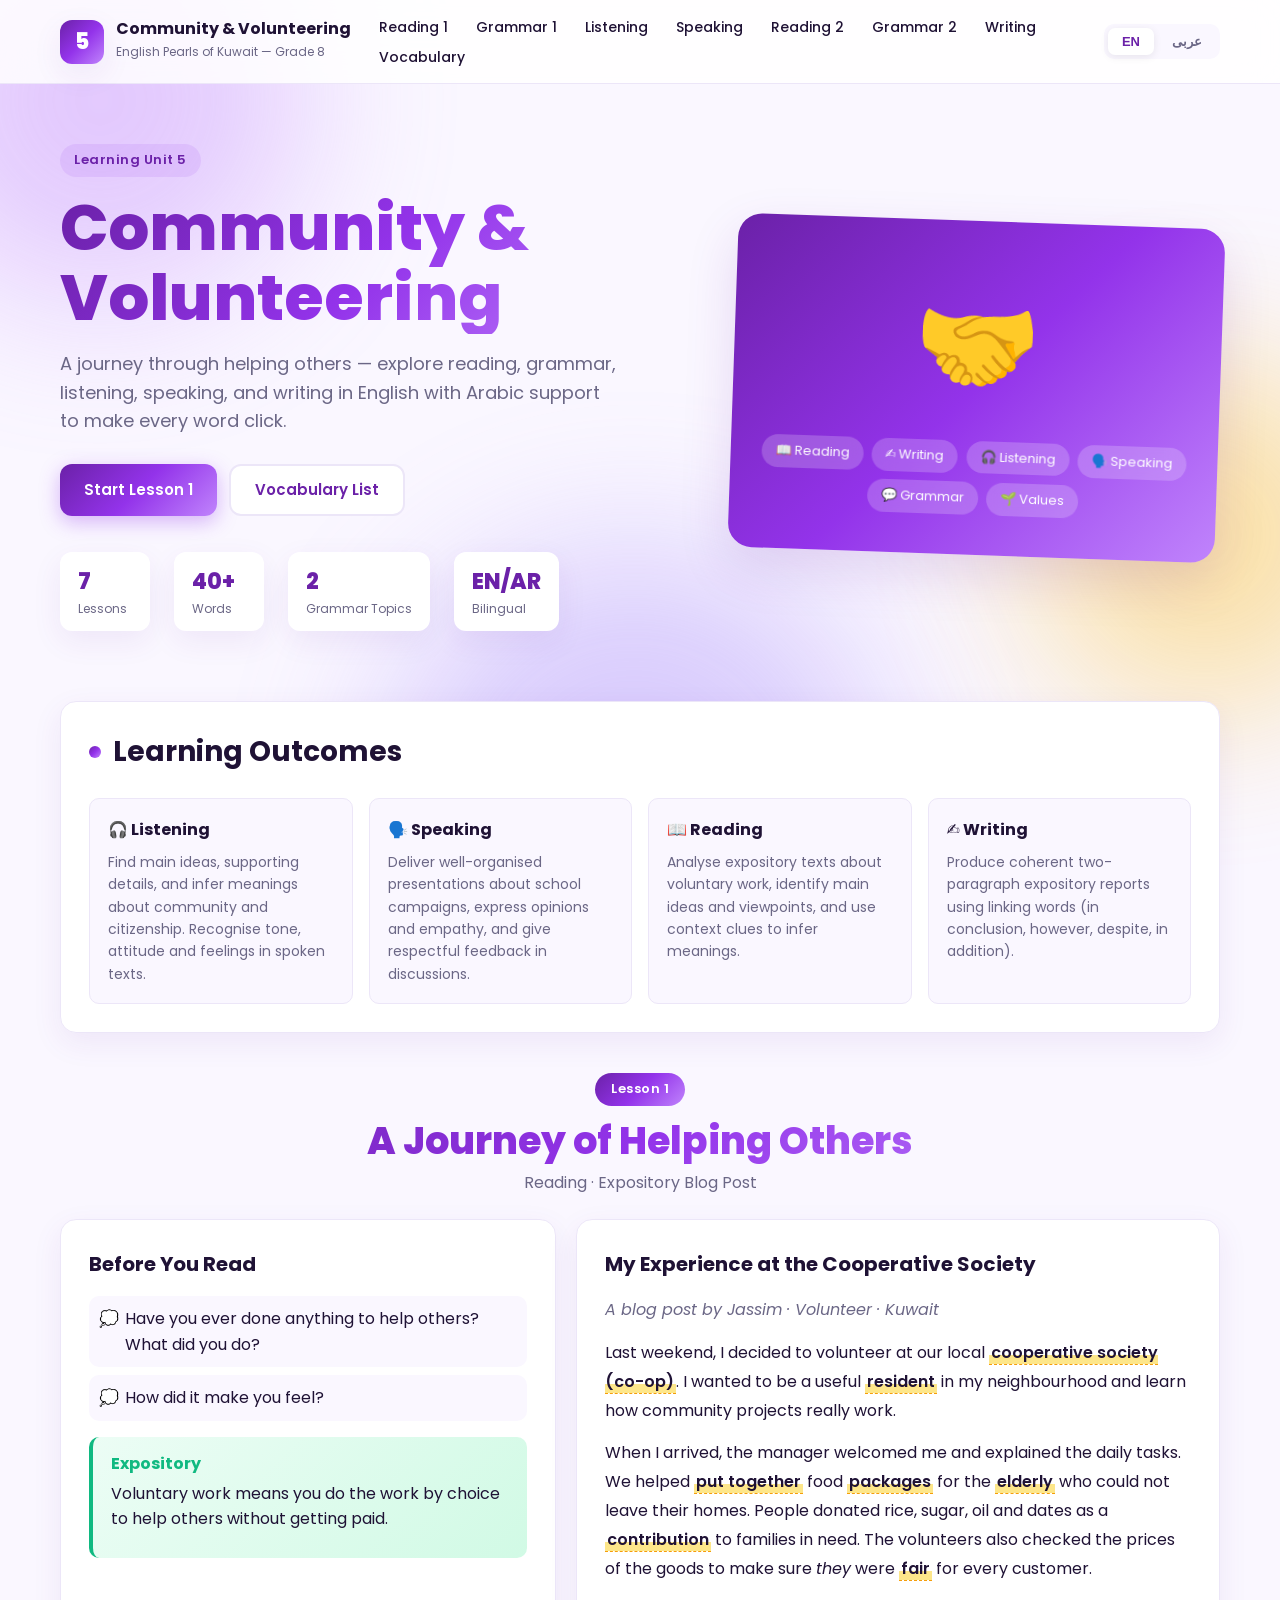
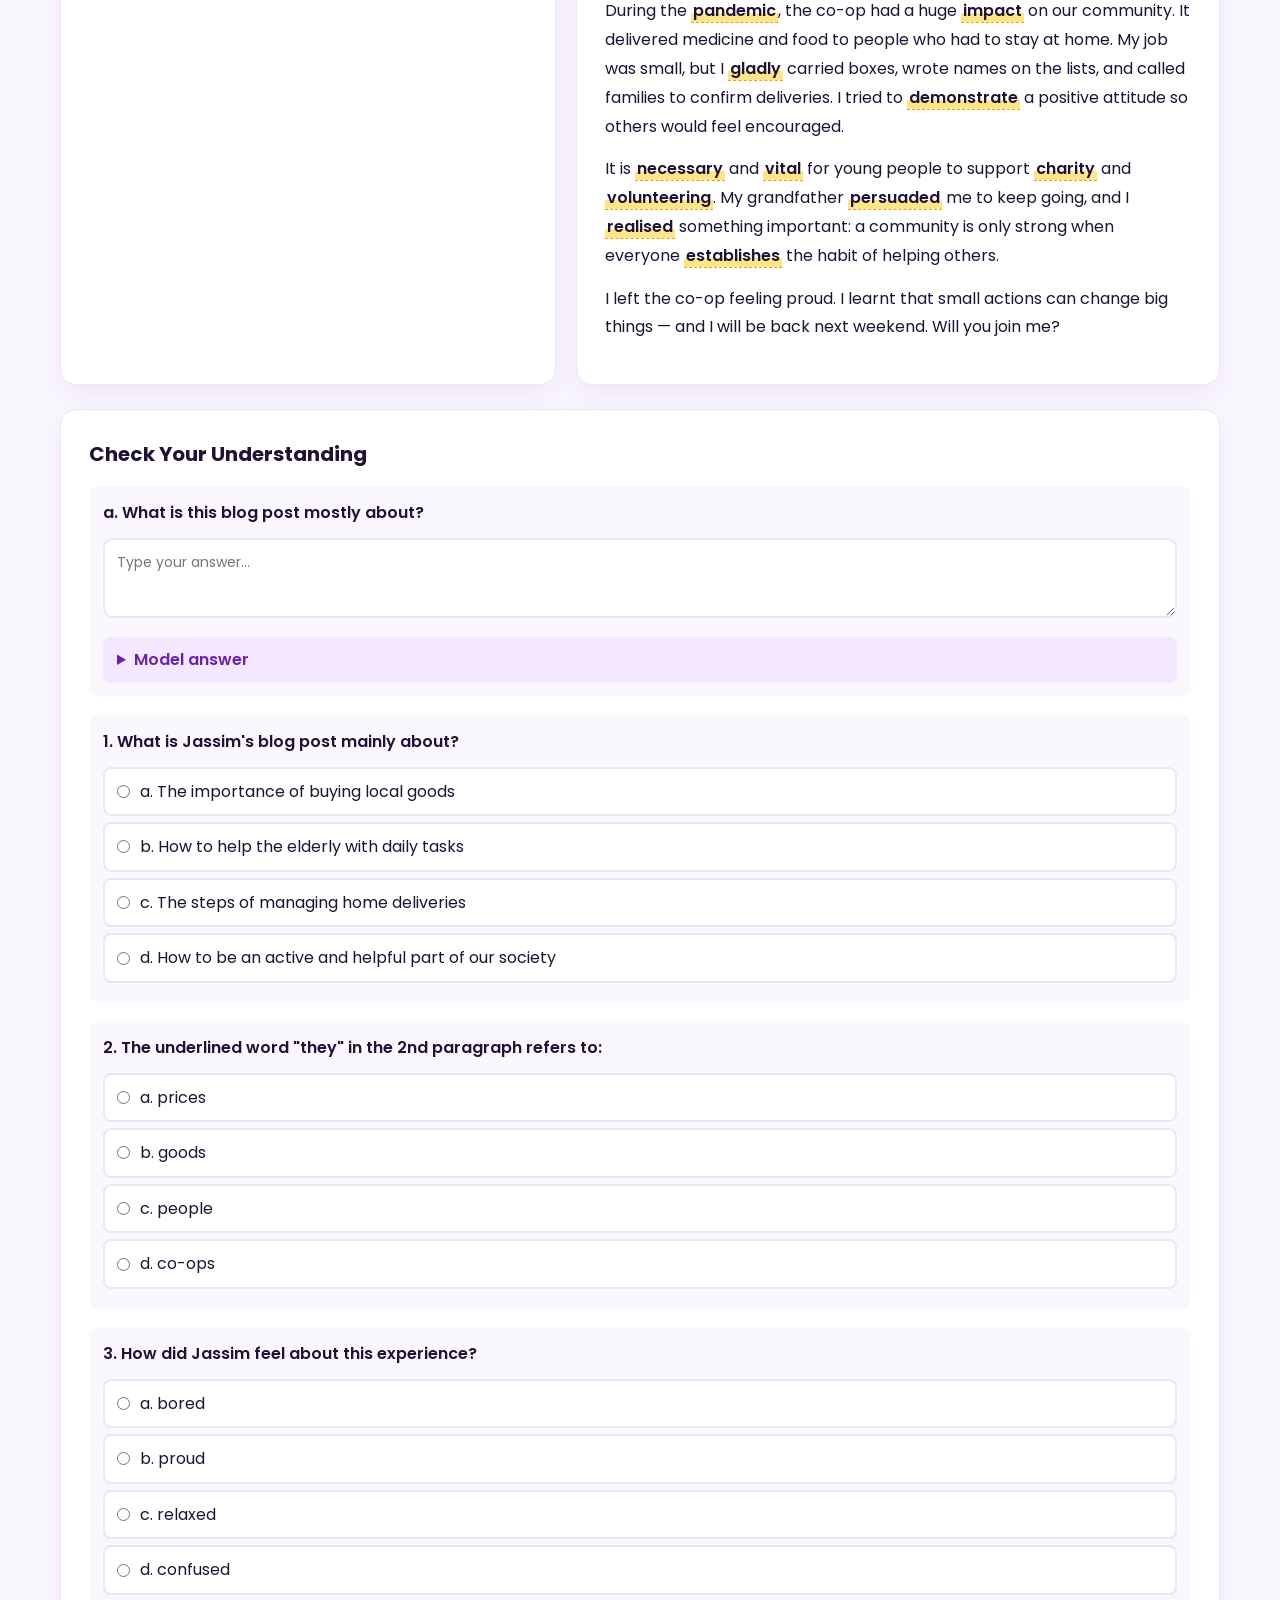
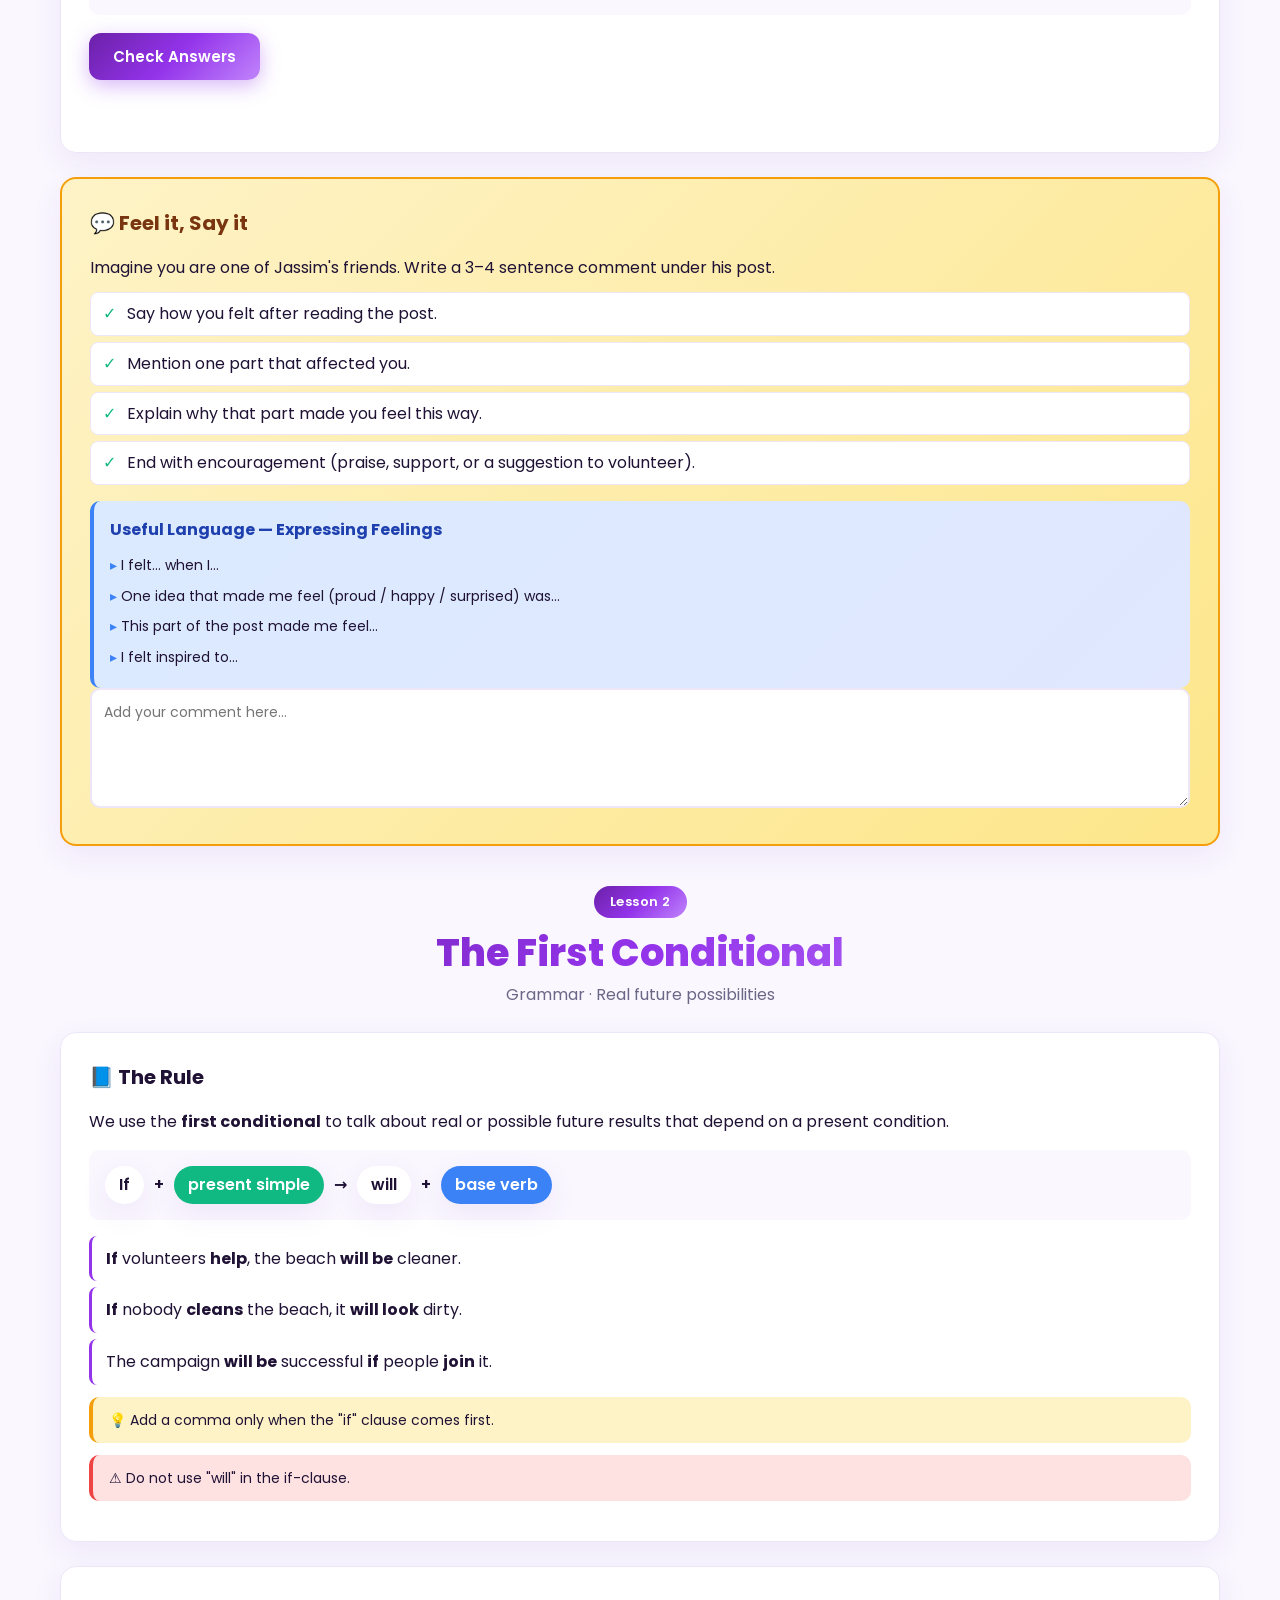
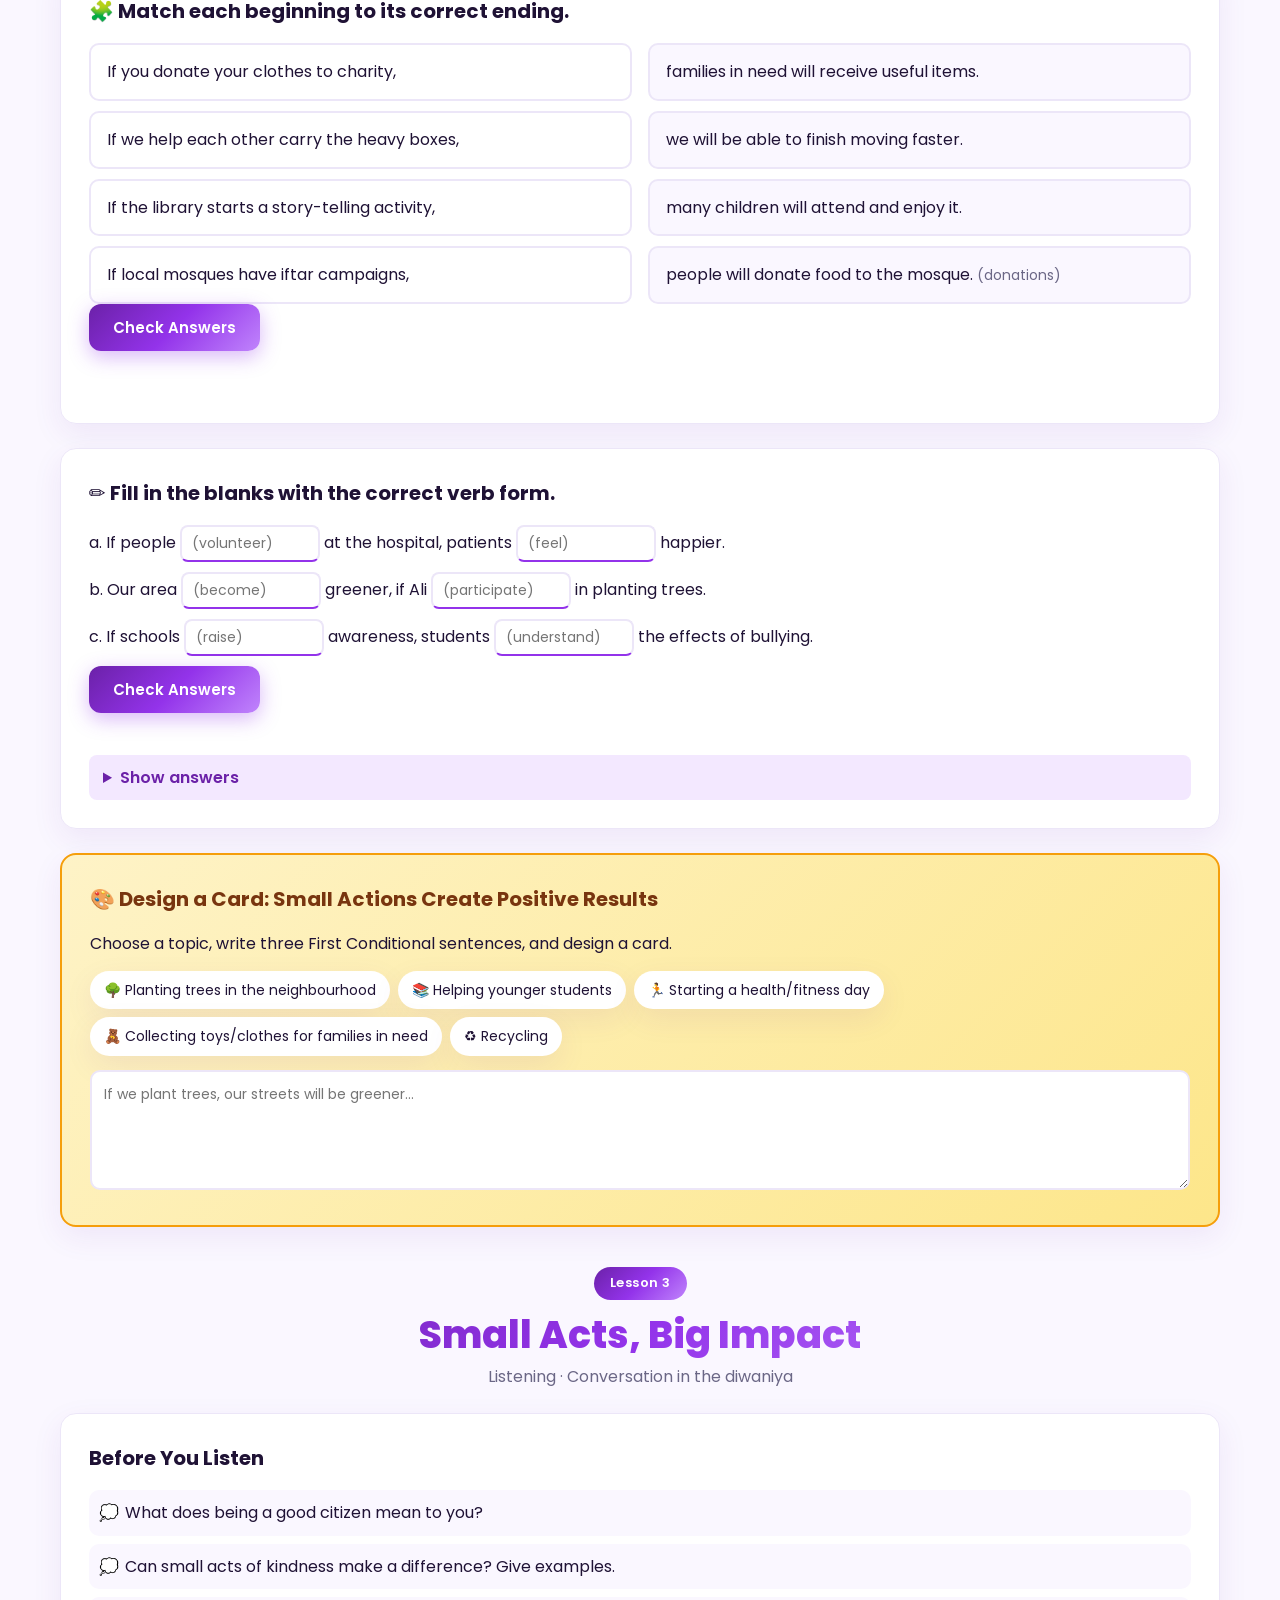
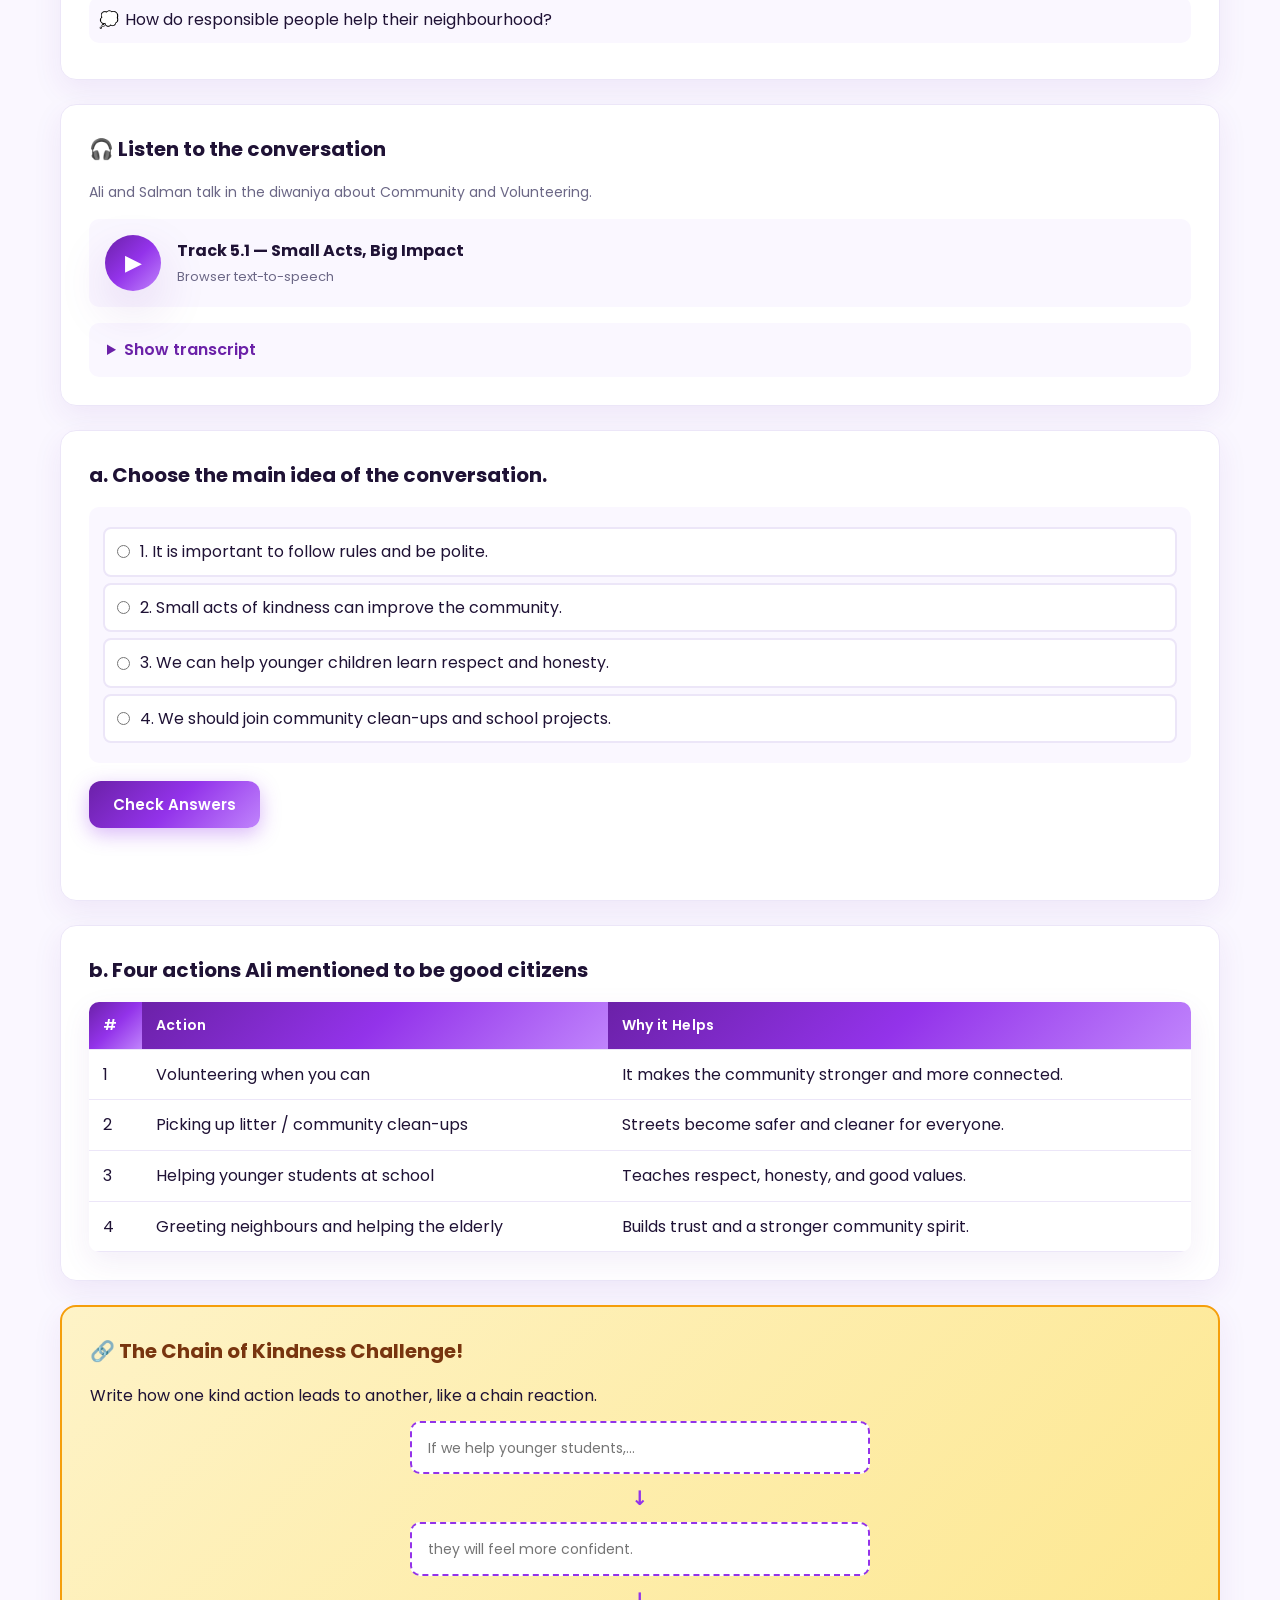
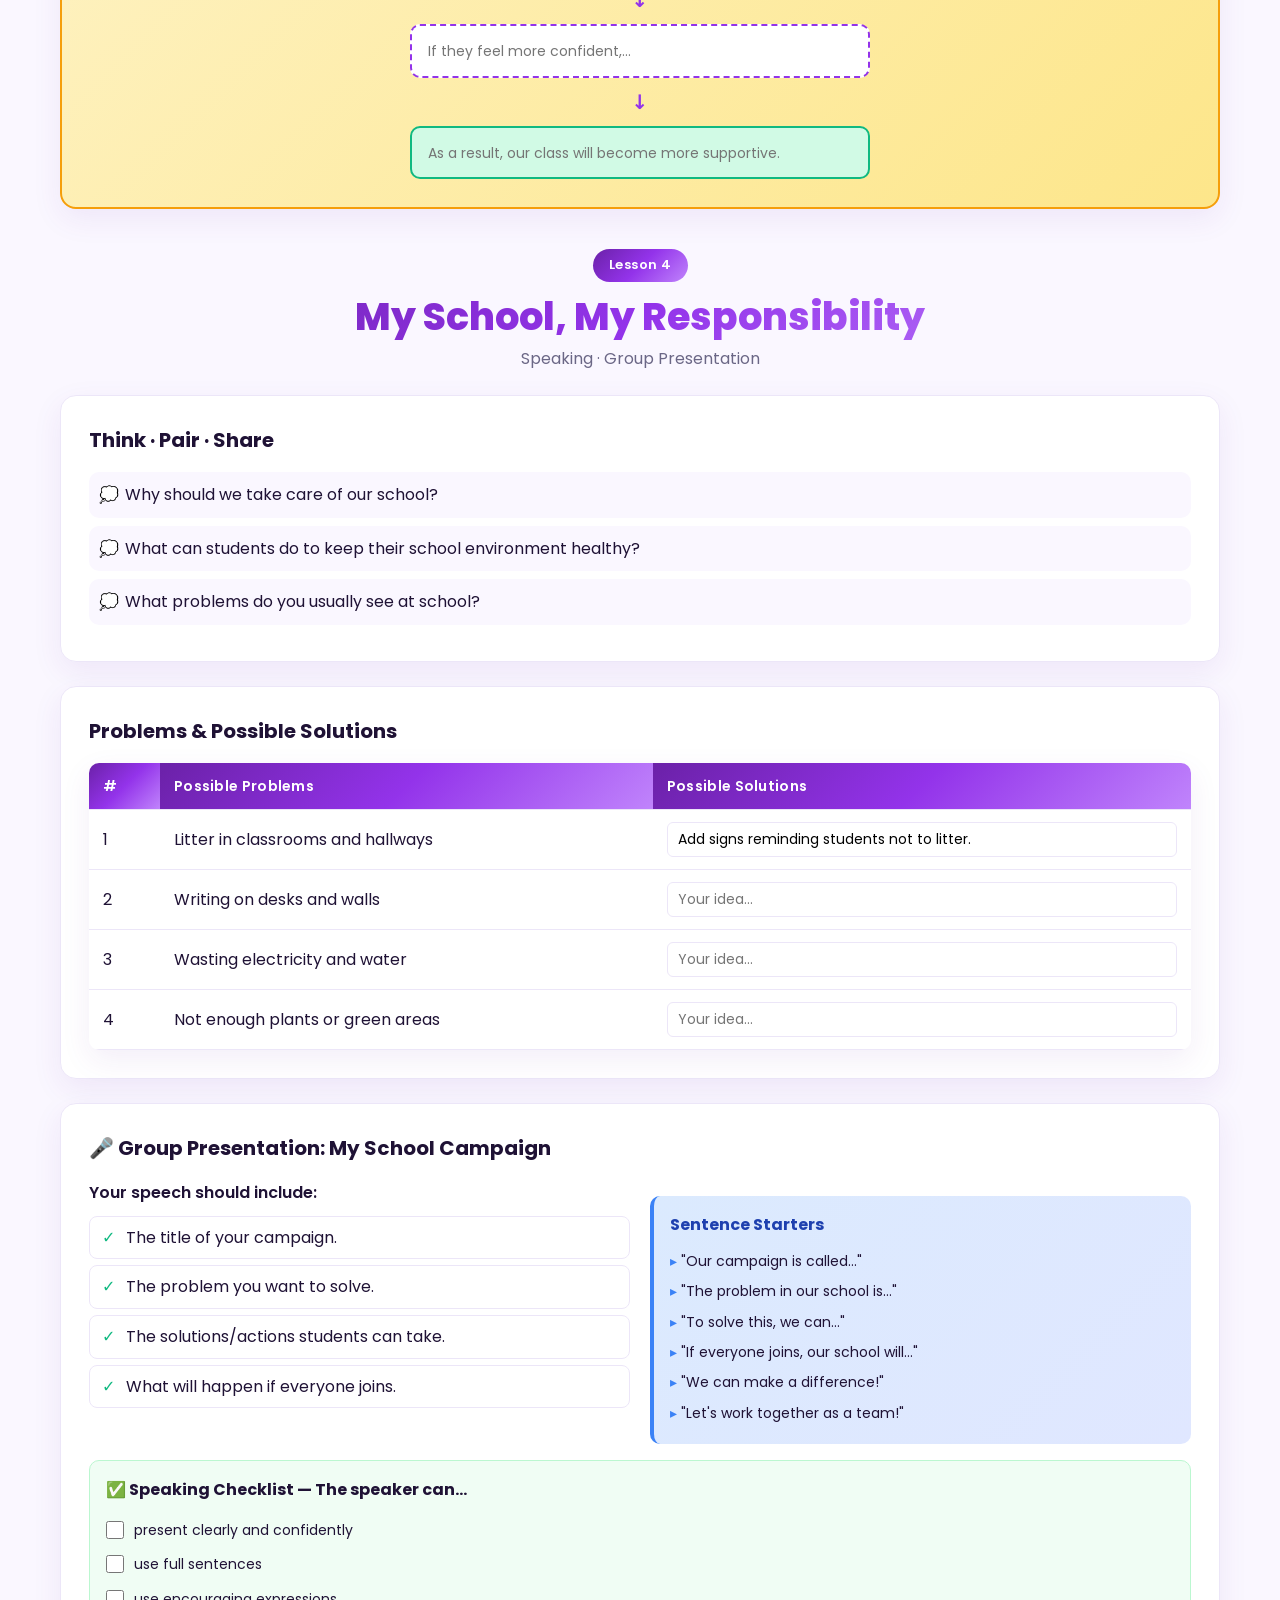
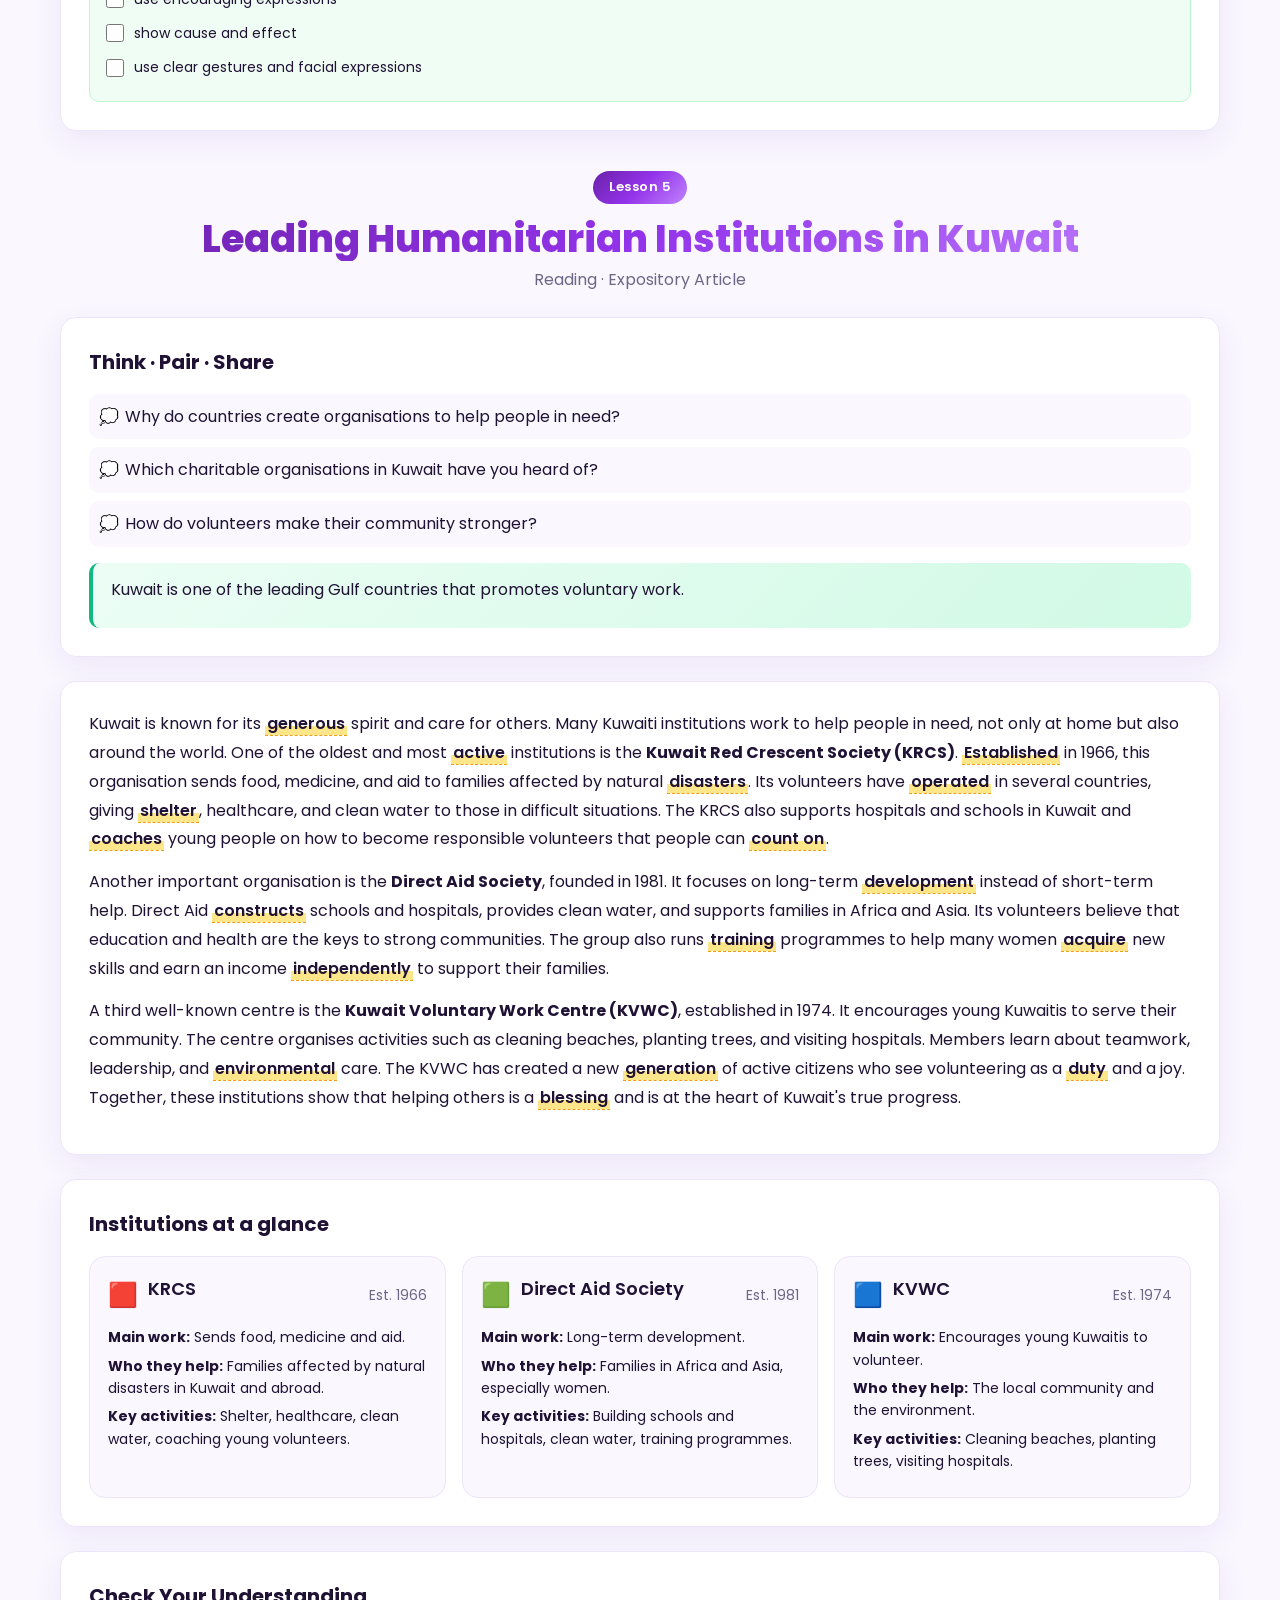
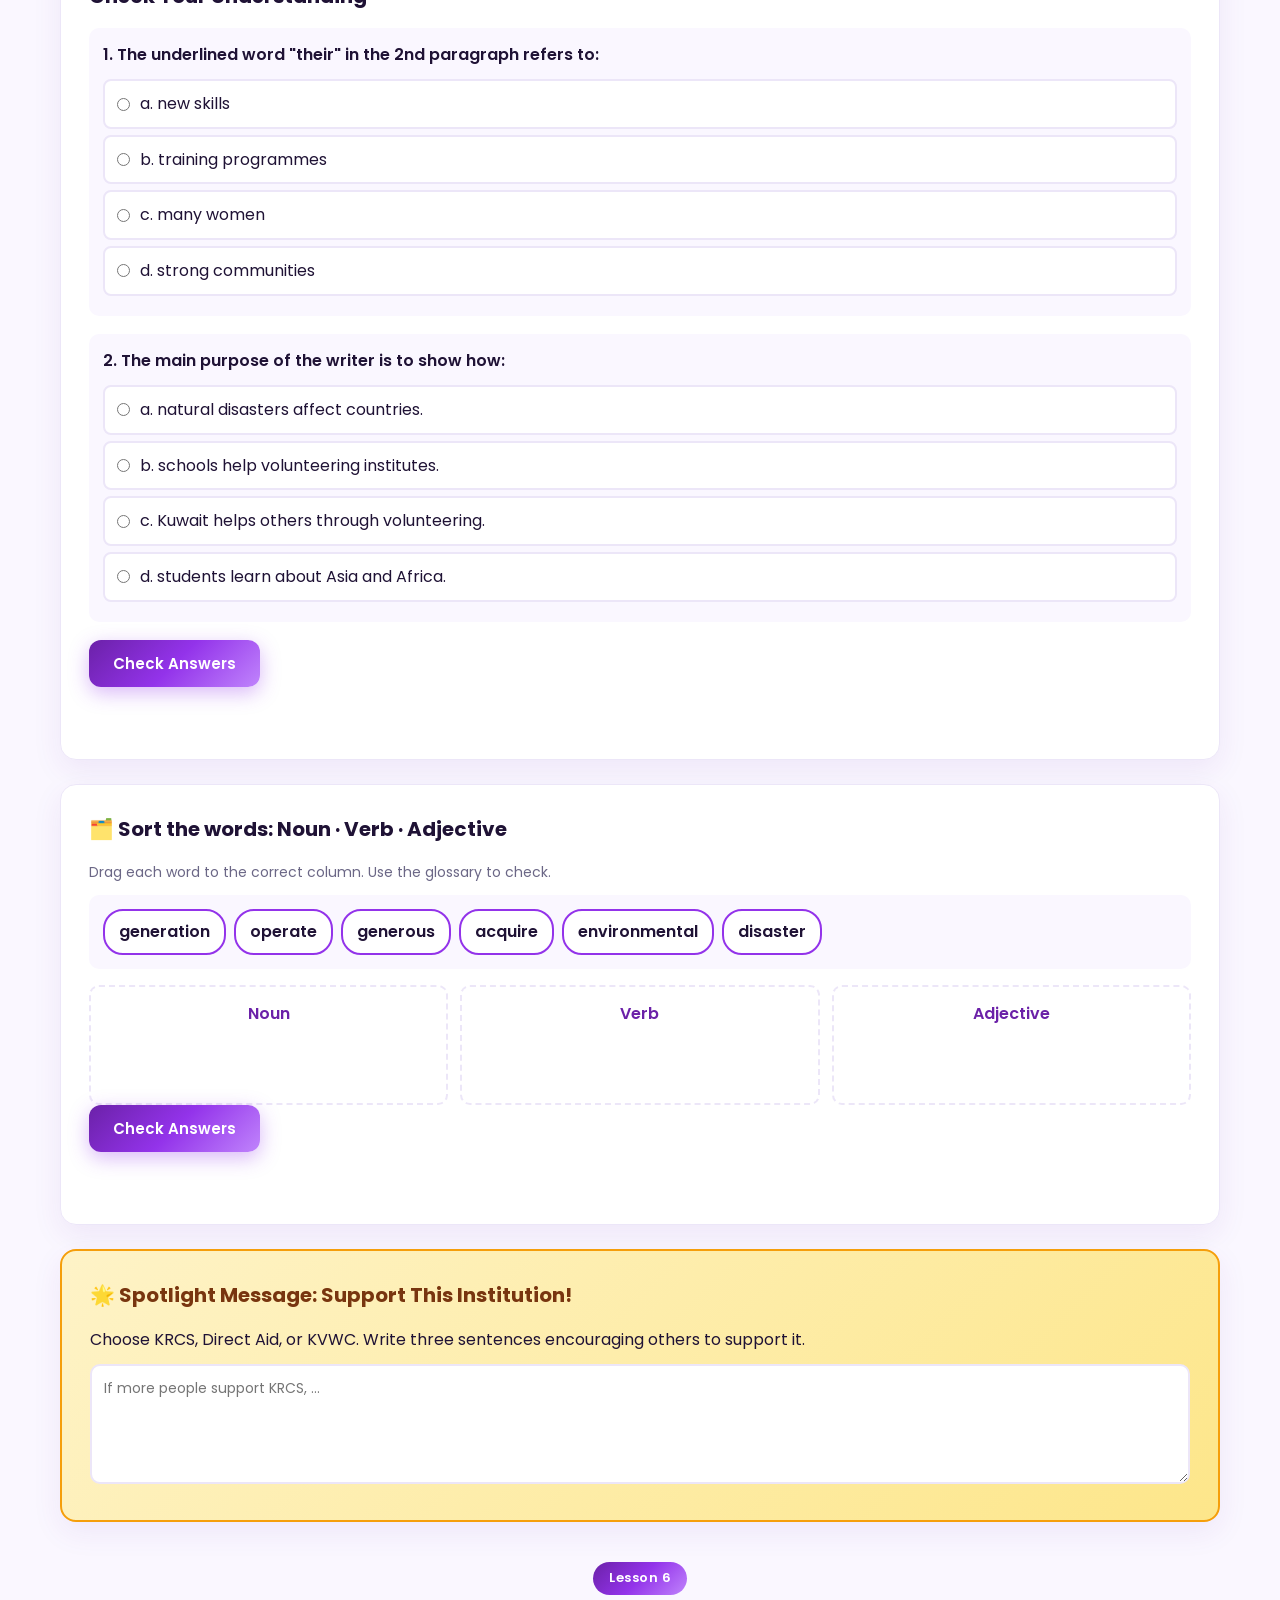
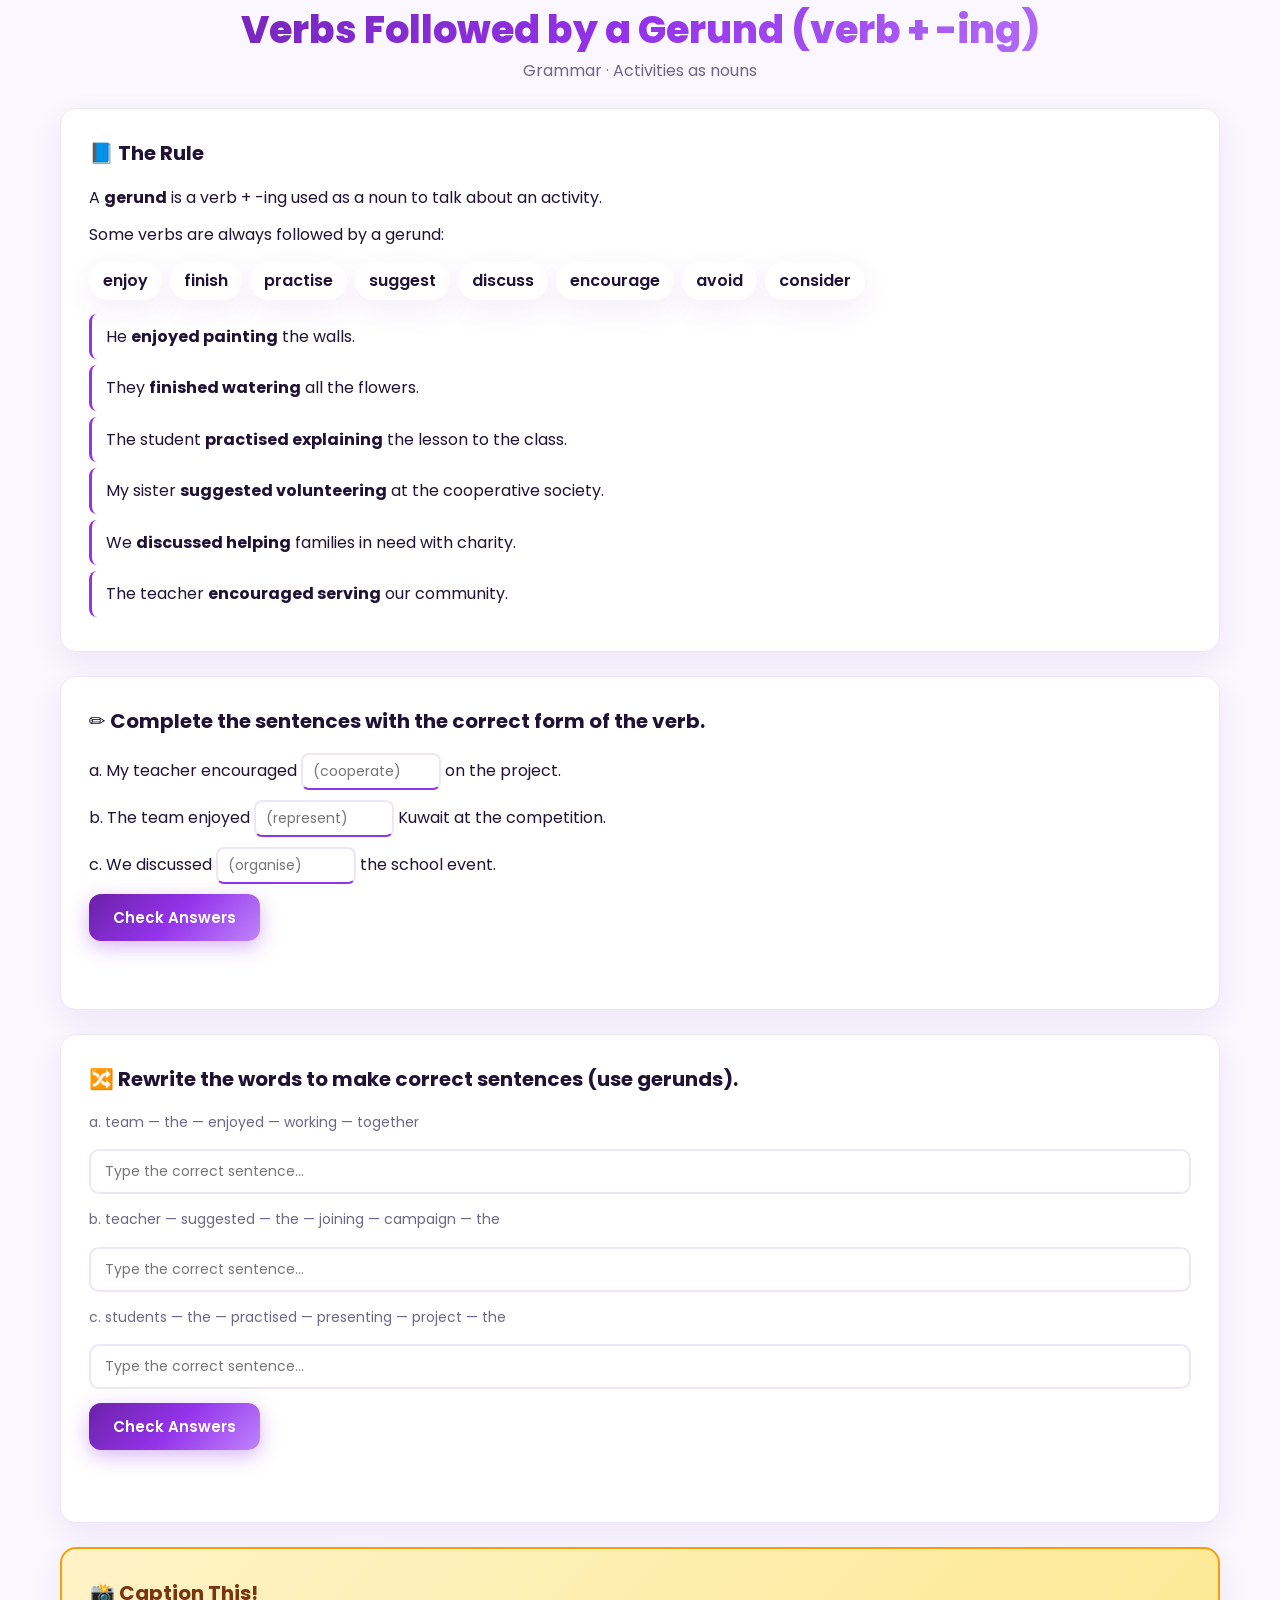
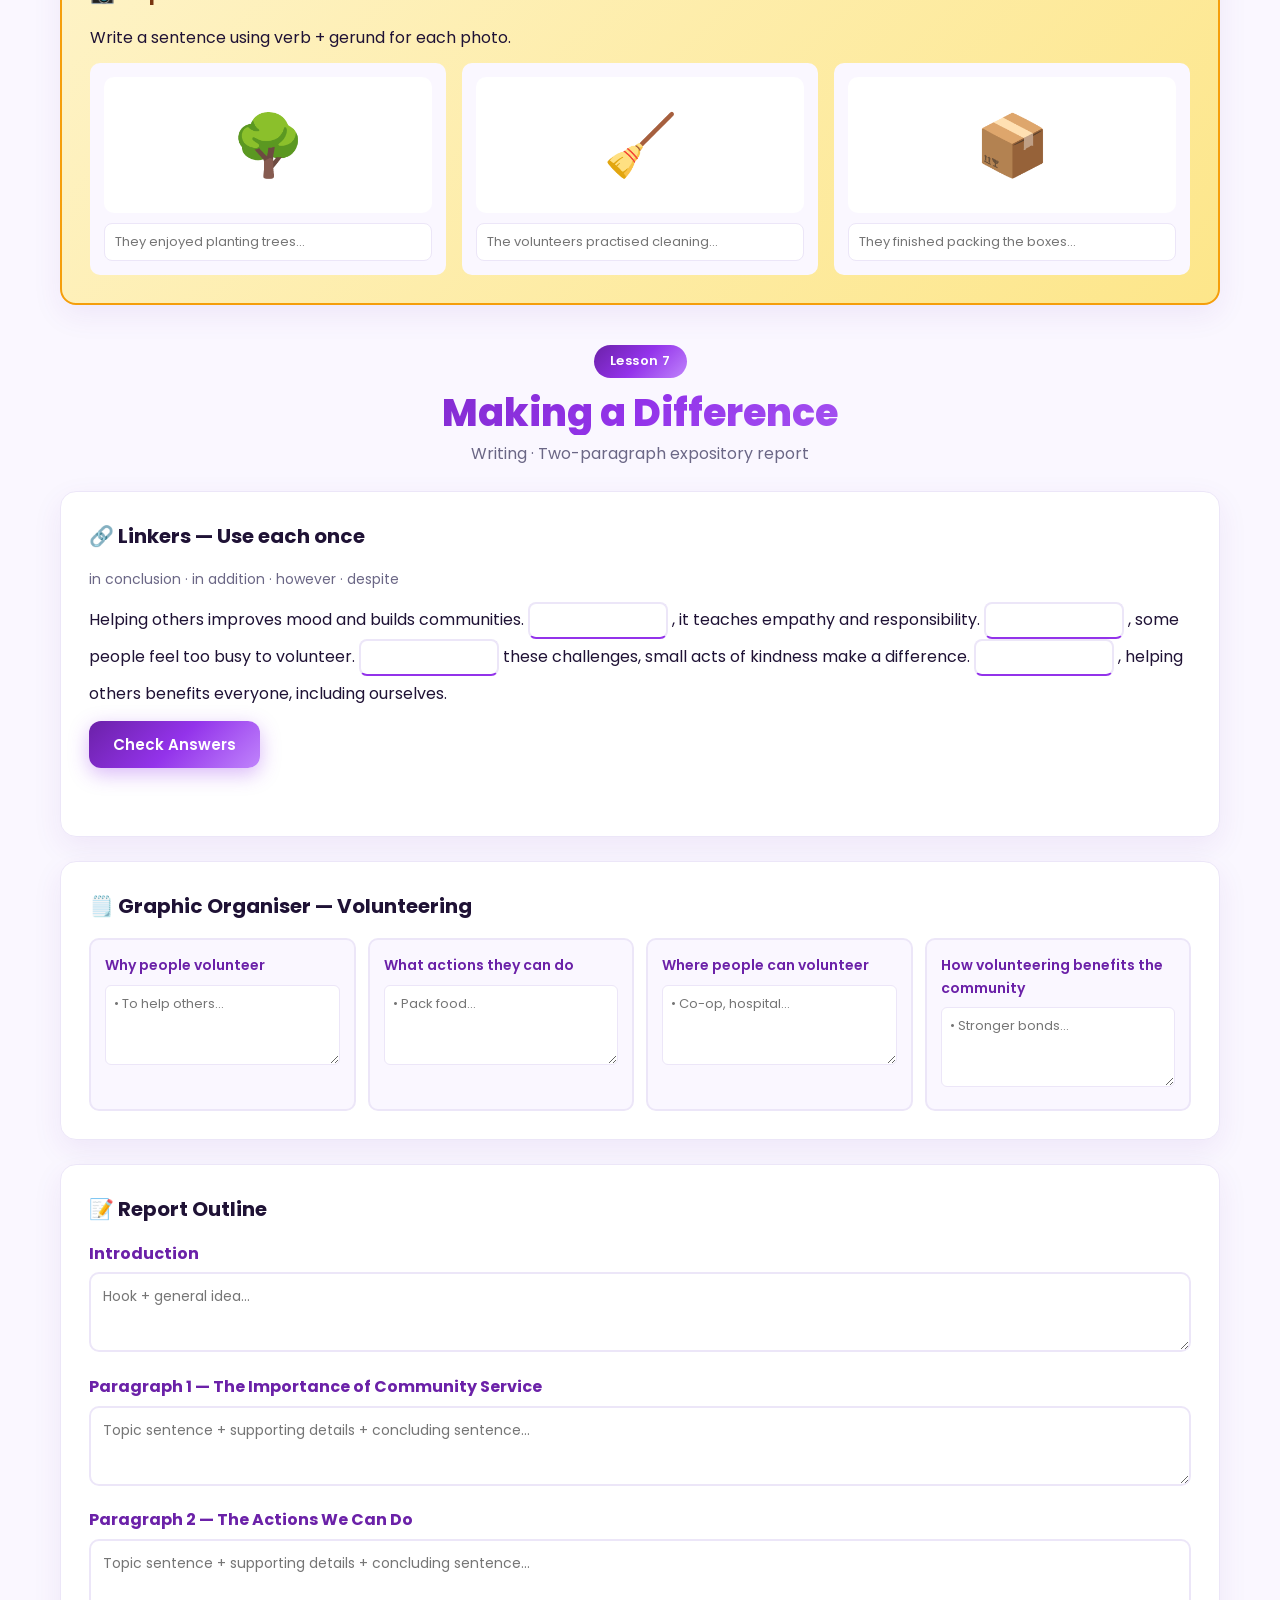
==== index.html @ d50c3f4f "feat(unit-5): interactive bilingual website for Community & Volunteering - Full lesson coverage: 7 l" ====
<!DOCTYPE html>
<html lang="en" dir="ltr">
<head>
<meta charset="UTF-8" />
<meta name="viewport" content="width=device-width, initial-scale=1.0" />
<title>Unit 5 — Community & Volunteering | English Pearls of Kuwait</title>
<meta name="description" content="Interactive bilingual (EN/AR) learning website for Learning Unit 5: Community & Volunteering. English Pearls of Kuwait — Grade 8." />
<link rel="preconnect" href="https://fonts.googleapis.com">
<link rel="preconnect" href="https://fonts.gstatic.com" crossorigin>
<link href="https://fonts.googleapis.com/css2?family=Cairo:wght@400;600;700;800&family=Poppins:wght@300;400;500;600;700;800&display=swap" rel="stylesheet">
<link rel="stylesheet" href="assets/styles.css" />
<link rel="icon" href="data:image/svg+xml,%3Csvg xmlns='http://www.w3.org/2000/svg' viewBox='0 0 100 100'%3E%3Ctext y='.9em' font-size='90'%3E🤝%3C/text%3E%3C/svg%3E">
</head>
<body>

<!-- Decorative background -->
<div class="bg-orbs" aria-hidden="true">
  <span class="orb orb-1"></span>
  <span class="orb orb-2"></span>
  <span class="orb orb-3"></span>
</div>

<!-- Header / Nav -->
<header class="site-header">
  <div class="container nav-wrap">
    <a class="brand" href="#hero">
      <span class="brand-badge">5</span>
      <span class="brand-text">
        <strong data-i18n="brand.title">Community &amp; Volunteering</strong>
        <small data-i18n="brand.sub">English Pearls of Kuwait — Grade 8</small>
      </span>
    </a>

    <nav class="main-nav" aria-label="Lessons">
      <button class="nav-toggle" id="navToggle" aria-expanded="false" aria-label="Open menu">
        <span></span><span></span><span></span>
      </button>
      <ul id="navMenu">
        <li><a href="#lesson-1" data-i18n="nav.l1">Reading 1</a></li>
        <li><a href="#lesson-2" data-i18n="nav.l2">Grammar 1</a></li>
        <li><a href="#lesson-3" data-i18n="nav.l3">Listening</a></li>
        <li><a href="#lesson-4" data-i18n="nav.l4">Speaking</a></li>
        <li><a href="#lesson-5" data-i18n="nav.l5">Reading 2</a></li>
        <li><a href="#lesson-6" data-i18n="nav.l6">Grammar 2</a></li>
        <li><a href="#lesson-7" data-i18n="nav.l7">Writing</a></li>
        <li><a href="#vocab" data-i18n="nav.vocab">Vocabulary</a></li>
      </ul>
    </nav>

    <div class="lang-switch" role="group" aria-label="Language">
      <button class="lang-btn active" data-lang="en" aria-pressed="true">EN</button>
      <button class="lang-btn" data-lang="ar" aria-pressed="false">عربى</button>
    </div>
  </div>
</header>

<!-- Hero -->
<section id="hero" class="hero">
  <div class="container hero-inner">
    <div class="hero-text">
      <span class="kicker" data-i18n="hero.kicker">Learning Unit 5</span>
      <h1 data-i18n="hero.title">Community &amp; Volunteering</h1>
      <p class="lead" data-i18n="hero.lead">A journey through helping others — explore reading, grammar, listening, speaking, and writing in English with Arabic support to make every word click.</p>
      <div class="hero-cta">
        <a href="#lesson-1" class="btn btn-primary" data-i18n="hero.start">Start Lesson 1</a>
        <a href="#vocab" class="btn btn-ghost" data-i18n="hero.vocab">Vocabulary List</a>
      </div>
      <ul class="hero-stats" aria-label="Unit overview">
        <li><strong>7</strong><span data-i18n="hero.lessons">Lessons</span></li>
        <li><strong>40+</strong><span data-i18n="hero.words">Words</span></li>
        <li><strong>2</strong><span data-i18n="hero.grammar">Grammar Topics</span></li>
        <li><strong>EN/AR</strong><span data-i18n="hero.bilingual">Bilingual</span></li>
      </ul>
    </div>
    <div class="hero-card" aria-hidden="true">
      <div class="hero-card-emoji">🤝</div>
      <div class="hero-card-tags">
        <span>📖 Reading</span><span>✍️ Writing</span><span>🎧 Listening</span>
        <span>🗣️ Speaking</span><span>💬 Grammar</span><span>🌱 Values</span>
      </div>
    </div>
  </div>
</section>

<main class="container">

<!-- Learning Outcomes -->
<section class="card outcomes">
  <h2 class="section-title"><span class="dot"></span><span data-i18n="outcomes.title">Learning Outcomes</span></h2>
  <div class="outcome-grid">
    <article>
      <h3>🎧 <span data-i18n="outcomes.listen">Listening</span></h3>
      <p data-i18n="outcomes.listenDesc">Find main ideas, supporting details, and infer meanings about community and citizenship. Recognise tone, attitude and feelings in spoken texts.</p>
    </article>
    <article>
      <h3>🗣️ <span data-i18n="outcomes.speak">Speaking</span></h3>
      <p data-i18n="outcomes.speakDesc">Deliver well-organised presentations about school campaigns, express opinions and empathy, and give respectful feedback in discussions.</p>
    </article>
    <article>
      <h3>📖 <span data-i18n="outcomes.read">Reading</span></h3>
      <p data-i18n="outcomes.readDesc">Analyse expository texts about voluntary work, identify main ideas and viewpoints, and use context clues to infer meanings.</p>
    </article>
    <article>
      <h3>✍️ <span data-i18n="outcomes.write">Writing</span></h3>
      <p data-i18n="outcomes.writeDesc">Produce coherent two-paragraph expository reports using linking words (in conclusion, however, despite, in addition).</p>
    </article>
  </div>
</section>

<!-- LESSON 1 — Reading -->
<section id="lesson-1" class="lesson">
  <header class="lesson-head">
    <span class="lesson-num">Lesson 1</span>
    <h2><span data-i18n="l1.title">A Journey of Helping Others</span></h2>
    <p class="lesson-sub" data-i18n="l1.sub">Reading · Expository Blog Post</p>
  </header>

  <div class="lesson-grid">
    <div class="card">
      <h3 data-i18n="l1.before">Before You Read</h3>
      <ul class="discuss-list">
        <li data-i18n="l1.q1">Have you ever done anything to help others? What did you do?</li>
        <li data-i18n="l1.q2">How did it make you feel?</li>
      </ul>
      <div class="info-box">
        <strong data-i18n="l1.expoLabel">Expository</strong>
        <p data-i18n="l1.expo">Voluntary work means you do the work by choice to help others without getting paid.</p>
      </div>
    </div>

    <article class="card reading">
      <h3 data-i18n="l1.blogTitle">My Experience at the Cooperative Society</h3>
      <p class="reading-byline" data-i18n="l1.byline">A blog post by Jassim · Volunteer · Kuwait</p>

      <p data-i18n="l1.p1">Last weekend, I decided to volunteer at our local <em class="hl">cooperative society (co-op)</em>. I wanted to be a useful <em class="hl">resident</em> in my neighbourhood and learn how community projects really work.</p>

      <p data-i18n="l1.p2">When I arrived, the manager welcomed me and explained the daily tasks. We helped <em class="hl">put together</em> food <em class="hl">packages</em> for the <em class="hl">elderly</em> who could not leave their homes. People donated rice, sugar, oil and dates as a <em class="hl">contribution</em> to families in need. The volunteers also checked the prices of the goods to make sure <em>they</em> were <em class="hl">fair</em> for every customer.</p>

      <p data-i18n="l1.p3">During the <em class="hl">pandemic</em>, the co-op had a huge <em class="hl">impact</em> on our community. It delivered medicine and food to people who had to stay at home. My job was small, but I <em class="hl">gladly</em> carried boxes, wrote names on the lists, and called families to confirm deliveries. I tried to <em class="hl">demonstrate</em> a positive attitude so others would feel encouraged.</p>

      <p data-i18n="l1.p4">It is <em class="hl">necessary</em> and <em class="hl">vital</em> for young people to support <em class="hl">charity</em> and <em class="hl">volunteering</em>. My grandfather <em class="hl">persuaded</em> me to keep going, and I <em class="hl">realised</em> something important: a community is only strong when everyone <em class="hl">establishes</em> the habit of helping others.</p>

      <p data-i18n="l1.p5">I left the co-op feeling proud. I learnt that small actions can change big things — and I will be back next weekend. Will you join me?</p>
    </article>
  </div>

  <!-- Comprehension Quiz -->
  <div class="card">
    <h3 data-i18n="l1.checkTitle">Check Your Understanding</h3>

    <div class="quiz" data-quiz="l1">
      <div class="q">
        <p class="q-text" data-i18n="l1.qa">a. What is this blog post mostly about?</p>
        <textarea class="open-answer" placeholder="Type your answer..."></textarea>
        <details class="model"><summary data-i18n="ui.modelAnswer">Model answer</summary>
          <p data-i18n="l1.qaModel">It is mostly about how Jassim volunteered at his local cooperative society and how this helped him become an active and helpful part of his community.</p>
        </details>
      </div>

      <div class="q mcq" data-correct="d">
        <p class="q-text" data-i18n="l1.q_main">1. What is Jassim's blog post mainly about?</p>
        <label><input type="radio" name="l1_main" value="a"><span data-i18n="l1.q_main_a">a. The importance of buying local goods</span></label>
        <label><input type="radio" name="l1_main" value="b"><span data-i18n="l1.q_main_b">b. How to help the elderly with daily tasks</span></label>
        <label><input type="radio" name="l1_main" value="c"><span data-i18n="l1.q_main_c">c. The steps of managing home deliveries</span></label>
        <label><input type="radio" name="l1_main" value="d"><span data-i18n="l1.q_main_d">d. How to be an active and helpful part of our society</span></label>
      </div>

      <div class="q mcq" data-correct="b">
        <p class="q-text" data-i18n="l1.q_they">2. The underlined word "they" in the 2nd paragraph refers to:</p>
        <label><input type="radio" name="l1_they" value="a"><span>a. prices</span></label>
        <label><input type="radio" name="l1_they" value="b"><span>b. goods</span></label>
        <label><input type="radio" name="l1_they" value="c"><span>c. people</span></label>
        <label><input type="radio" name="l1_they" value="d"><span>d. co-ops</span></label>
      </div>

      <div class="q mcq" data-correct="b">
        <p class="q-text" data-i18n="l1.q_feel">3. How did Jassim feel about this experience?</p>
        <label><input type="radio" name="l1_feel" value="a"><span data-i18n="l1.q_feel_a">a. bored</span></label>
        <label><input type="radio" name="l1_feel" value="b"><span data-i18n="l1.q_feel_b">b. proud</span></label>
        <label><input type="radio" name="l1_feel" value="c"><span data-i18n="l1.q_feel_c">c. relaxed</span></label>
        <label><input type="radio" name="l1_feel" value="d"><span data-i18n="l1.q_feel_d">d. confused</span></label>
      </div>

      <button class="btn btn-primary check-quiz" data-i18n="ui.check">Check Answers</button>
      <p class="quiz-result" aria-live="polite"></p>
    </div>
  </div>

  <!-- Feel it, Say it -->
  <div class="card highlight">
    <h3>💬 <span data-i18n="l1.feelTitle">Feel it, Say it</span></h3>
    <p data-i18n="l1.feelInstr">Imagine you are one of Jassim's friends. Write a 3–4 sentence comment under his post.</p>
    <ul class="checklist">
      <li data-i18n="l1.feel1">Say how you felt after reading the post.</li>
      <li data-i18n="l1.feel2">Mention one part that affected you (a specific detail from the text).</li>
      <li data-i18n="l1.feel3">Explain why that part made you feel this way.</li>
      <li data-i18n="l1.feel4">End with encouragement (praise, support, or a suggestion to volunteer).</li>
    </ul>
    <div class="useful-language">
      <strong data-i18n="l1.useful">Useful Language — Expressing Feelings</strong>
      <ul>
        <li>I felt… when I…</li>
        <li>One idea that made me feel (proud / happy / surprised) was…</li>
        <li>This part of the post made me feel…</li>
        <li>I felt inspired to…</li>
      </ul>
    </div>
    <textarea class="open-answer big" placeholder="Add your comment here..."></textarea>
  </div>
</section>

<!-- LESSON 2 — Grammar -->
<section id="lesson-2" class="lesson">
  <header class="lesson-head">
    <span class="lesson-num">Lesson 2</span>
    <h2><span data-i18n="l2.title">The First Conditional</span></h2>
    <p class="lesson-sub" data-i18n="l2.sub">Grammar · Real future possibilities</p>
  </header>

  <div class="card">
    <h3 data-i18n="l2.ruleT">📘 The Rule</h3>
    <p data-i18n="l2.rule">We use the <strong>first conditional</strong> to talk about real or possible future results that depend on a present condition.</p>
    <div class="formula">
      <span class="chip">If</span> +
      <span class="chip green">present simple</span> →
      <span class="chip">will</span> +
      <span class="chip blue">base verb</span>
    </div>
    <ul class="examples">
      <li><strong>If</strong> volunteers <strong>help</strong>, the beach <strong>will be</strong> cleaner.</li>
      <li><strong>If</strong> nobody <strong>cleans</strong> the beach, it <strong>will look</strong> dirty.</li>
      <li>The campaign <strong>will be</strong> successful <strong>if</strong> people <strong>join</strong> it.</li>
    </ul>
    <div class="tip">
      💡 <span data-i18n="l2.tipComma">Add a comma only when the "if" clause comes first.</span>
    </div>
    <div class="warn">
      ⚠️ <span data-i18n="l2.tipWill">Do not use "will" in the if-clause: <span class="bad">If people will help…</span> ✓ <span class="good">If people help…</span></span>
    </div>
  </div>

  <!-- Matching exercise -->
  <div class="card">
    <h3 data-i18n="l2.matchT">🧩 Match each beginning to its correct ending.</h3>
    <div class="match" id="matchEx">
      <div class="match-col left">
        <div class="match-item" data-id="1" draggable="true">If you donate your clothes to charity,</div>
        <div class="match-item" data-id="2" draggable="true">If we help each other carry the heavy boxes,</div>
        <div class="match-item" data-id="3" draggable="true">If the library starts a story-telling activity,</div>
        <div class="match-item" data-id="4" draggable="true">If local mosques have iftar campaigns,</div>
      </div>
      <div class="match-col right">
        <div class="match-drop" data-accepts="4">families in need will receive useful items.</div>
        <div class="match-drop" data-accepts="2">we will be able to finish moving faster.</div>
        <div class="match-drop" data-accepts="3">many children will attend and enjoy it.</div>
        <div class="match-drop" data-accepts="1">people will donate food to the mosque. <span class="muted">(donations)</span></div>
      </div>
    </div>
    <button class="btn btn-primary check-match" data-i18n="ui.check">Check Match</button>
    <p class="match-result" aria-live="polite"></p>
  </div>

  <!-- Fill in the blanks -->
  <div class="card">
    <h3 data-i18n="l2.fillT">✏️ Fill in the blanks with the correct verb form.</h3>
    <div class="fill" data-fill="l2">
      <p>a. If people <input data-answer="volunteer" placeholder="(volunteer)"> at the hospital, patients <input data-answer="will feel|feel happier|will feel happier" placeholder="(feel)"> happier.</p>
      <p>b. Our area <input data-answer="will become|become greener" placeholder="(become)"> greener, if Ali <input data-answer="participates" placeholder="(participate)"> in planting trees.</p>
      <p>c. If schools <input data-answer="raise" placeholder="(raise)"> awareness, students <input data-answer="will understand" placeholder="(understand)"> the effects of bullying.</p>
      <button class="btn btn-primary check-fill" data-i18n="ui.check">Check</button>
      <p class="fill-result" aria-live="polite"></p>
      <details class="model"><summary data-i18n="ui.showAnswers">Show answers</summary>
        <ul>
          <li>a. <strong>volunteer</strong> … <strong>will feel</strong></li>
          <li>b. <strong>will become</strong> … <strong>participates</strong></li>
          <li>c. <strong>raise</strong> … <strong>will understand</strong></li>
        </ul>
      </details>
    </div>
  </div>

  <!-- Card design activity -->
  <div class="card highlight">
    <h3>🎨 <span data-i18n="l2.designT">Design a Card: Small Actions Create Positive Results</span></h3>
    <p data-i18n="l2.designP">Choose a topic, write three First Conditional sentences, and design a card.</p>
    <div class="topic-ideas">
      <span>🌳 Planting trees in the neighbourhood</span>
      <span>📚 Helping younger students</span>
      <span>🏃 Starting a health/fitness day</span>
      <span>🧸 Collecting toys/clothes for families in need</span>
      <span>♻️ Recycling</span>
    </div>
    <textarea class="open-answer big" placeholder="If we plant trees, our streets will be greener..."></textarea>
  </div>
</section>

<!-- LESSON 3 — Listening -->
<section id="lesson-3" class="lesson">
  <header class="lesson-head">
    <span class="lesson-num">Lesson 3</span>
    <h2><span data-i18n="l3.title">Small Acts, Big Impact</span></h2>
    <p class="lesson-sub" data-i18n="l3.sub">Listening · Conversation in the diwaniya</p>
  </header>

  <div class="card">
    <h3 data-i18n="l3.before">Before You Listen</h3>
    <ul class="discuss-list">
      <li data-i18n="l3.b1">What does being a good citizen mean to you?</li>
      <li data-i18n="l3.b2">Can small acts of kindness make a difference? Give examples.</li>
      <li data-i18n="l3.b3">How do responsible people help their neighbourhood?</li>
    </ul>
  </div>

  <div class="card">
    <h3>🎧 <span data-i18n="l3.audioT">Listen to the conversation</span></h3>
    <p class="muted" data-i18n="l3.audioSub">Ali and Salman talk in the diwaniya about Community and Volunteering.</p>

    <div class="player">
      <button class="play-btn" id="playL3" aria-label="Play"><span class="play-icon">▶</span></button>
      <div class="player-info">
        <strong>Track 5.1 — Small Acts, Big Impact</strong>
        <span class="muted" data-i18n="l3.tts">Browser text-to-speech</span>
      </div>
    </div>

    <details class="transcript">
      <summary data-i18n="l3.showTranscript">Show transcript</summary>
      <div id="transcriptL3" class="transcript-body">
        <p><strong>Salman:</strong> Hi Ali! I have been thinking — what does it really mean to be a good citizen?</p>
        <p><strong>Ali:</strong> Good question, Salman. For me, it means doing small things every day to help others. Volunteering, when you can, makes the community stronger and more connected.</p>
        <p><strong>Salman:</strong> Like joining a community clean-up?</p>
        <p><strong>Ali:</strong> Exactly. Picking up litter is a small act, but it has a big impact. The streets become safer and cleaner for everyone.</p>
        <p><strong>Salman:</strong> What about helping younger students at school?</p>
        <p><strong>Ali:</strong> Yes! When we help younger students, we teach them respect and honesty. That is how values pass from one generation to the next.</p>
        <p><strong>Salman:</strong> So even being polite to neighbours counts?</p>
        <p><strong>Ali:</strong> Absolutely. Greeting your neighbours, helping the elderly carry their bags, or visiting a sick friend — these small acts build trust. Honestly, I love volunteering. It makes me feel useful and proud of my community.</p>
        <p><strong>Salman:</strong> I will start with our school garden project this week!</p>
        <p><strong>Ali:</strong> Great! If everyone gives a little time, our community will become a better place for all.</p>
      </div>
    </details>
  </div>

  <!-- Main idea tick -->
  <div class="card">
    <h3 data-i18n="l3.mainT">a. Choose the main idea of the conversation.</h3>
    <div class="quiz" data-quiz="l3main">
      <div class="q mcq" data-correct="b">
        <label><input type="radio" name="l3main" value="a"><span>1. It is important to follow rules and be polite.</span></label>
        <label><input type="radio" name="l3main" value="b"><span>2. Small acts of kindness can improve the community.</span></label>
        <label><input type="radio" name="l3main" value="c"><span>3. We can help younger children learn respect and honesty.</span></label>
        <label><input type="radio" name="l3main" value="d"><span>4. We should join community clean-ups and school projects.</span></label>
      </div>
      <button class="btn btn-primary check-quiz" data-i18n="ui.check">Check</button>
      <p class="quiz-result" aria-live="polite"></p>
    </div>
  </div>

  <!-- Actions table -->
  <div class="card">
    <h3 data-i18n="l3.actionsT">b. Four actions Ali mentioned to be good citizens</h3>
    <table class="data-table">
      <thead>
        <tr><th>#</th><th data-i18n="l3.action">Action</th><th data-i18n="l3.why">Why it Helps</th></tr>
      </thead>
      <tbody>
        <tr><td>1</td><td>Volunteering when you can</td><td>It makes the community stronger and more connected.</td></tr>
        <tr><td>2</td><td>Picking up litter / community clean-ups</td><td>Streets become safer and cleaner for everyone.</td></tr>
        <tr><td>3</td><td>Helping younger students at school</td><td>Teaches respect, honesty, and good values.</td></tr>
        <tr><td>4</td><td>Greeting neighbours and helping the elderly</td><td>Builds trust and a stronger community spirit.</td></tr>
      </tbody>
    </table>
  </div>

  <!-- Chain of Kindness -->
  <div class="card highlight">
    <h3>🔗 <span data-i18n="l3.chainT">The Chain of Kindness Challenge!</span></h3>
    <p data-i18n="l3.chainP">Write how one kind action leads to another, like a chain reaction.</p>
    <div class="chain">
      <div class="chain-node">
        <input type="text" placeholder="If we help younger students,..." />
      </div>
      <div class="chain-arrow">↓</div>
      <div class="chain-node">
        <input type="text" placeholder="they will feel more confident." />
      </div>
      <div class="chain-arrow">↓</div>
      <div class="chain-node">
        <input type="text" placeholder="If they feel more confident,..." />
      </div>
      <div class="chain-arrow">↓</div>
      <div class="chain-node accent">
        <input type="text" placeholder="As a result, our class will become more supportive." />
      </div>
    </div>
  </div>
</section>

<!-- LESSON 4 — Speaking -->
<section id="lesson-4" class="lesson">
  <header class="lesson-head">
    <span class="lesson-num">Lesson 4</span>
    <h2><span data-i18n="l4.title">My School, My Responsibility</span></h2>
    <p class="lesson-sub" data-i18n="l4.sub">Speaking · Group Presentation</p>
  </header>

  <div class="card">
    <h3 data-i18n="l4.tps">Think · Pair · Share</h3>
    <ul class="discuss-list">
      <li data-i18n="l4.q1">Why should we take care of our school?</li>
      <li data-i18n="l4.q2">What can students do to keep their school environment healthy?</li>
      <li data-i18n="l4.q3">What problems do you usually see at school?</li>
    </ul>
  </div>

  <div class="card">
    <h3 data-i18n="l4.solveT">Problems &amp; Possible Solutions</h3>
    <table class="data-table editable">
      <thead><tr><th>#</th><th data-i18n="l4.problem">Possible Problems</th><th data-i18n="l4.solution">Possible Solutions</th></tr></thead>
      <tbody>
        <tr><td>1</td><td>Litter in classrooms and hallways</td><td><input type="text" value="Add signs reminding students not to litter."></td></tr>
        <tr><td>2</td><td>Writing on desks and walls</td><td><input type="text" placeholder="Your idea..."></td></tr>
        <tr><td>3</td><td>Wasting electricity and water</td><td><input type="text" placeholder="Your idea..."></td></tr>
        <tr><td>4</td><td>Not enough plants or green areas</td><td><input type="text" placeholder="Your idea..."></td></tr>
      </tbody>
    </table>
  </div>

  <div class="card">
    <h3>🎤 <span data-i18n="l4.campT">Group Presentation: My School Campaign</span></h3>
    <div class="lesson-grid two">
      <div>
        <h4 data-i18n="l4.includesT">Your speech should include:</h4>
        <ul class="checklist">
          <li data-i18n="l4.in1">The title of your campaign.</li>
          <li data-i18n="l4.in2">The problem you want to solve.</li>
          <li data-i18n="l4.in3">The solutions/actions students can take.</li>
          <li data-i18n="l4.in4">What will happen if everyone joins.</li>
        </ul>
      </div>
      <div class="useful-language">
        <strong data-i18n="l4.starters">Sentence Starters</strong>
        <ul>
          <li>"Our campaign is called…"</li>
          <li>"The problem in our school is…"</li>
          <li>"To solve this, we can…"</li>
          <li>"If everyone joins, our school will…"</li>
          <li>"We can make a difference!"</li>
          <li>"Let's work together as a team!"</li>
        </ul>
      </div>
    </div>

    <div class="checklist-box">
      <strong data-i18n="l4.checklistT">✅ Speaking Checklist — The speaker can…</strong>
      <label><input type="checkbox"> <span data-i18n="l4.c1">present clearly and confidently</span></label>
      <label><input type="checkbox"> <span data-i18n="l4.c2">use full sentences</span></label>
      <label><input type="checkbox"> <span data-i18n="l4.c3">use encouraging expressions</span></label>
      <label><input type="checkbox"> <span data-i18n="l4.c4">show cause and effect</span></label>
      <label><input type="checkbox"> <span data-i18n="l4.c5">use clear gestures and facial expressions</span></label>
    </div>
  </div>
</section>

<!-- LESSON 5 — Reading 2 -->
<section id="lesson-5" class="lesson">
  <header class="lesson-head">
    <span class="lesson-num">Lesson 5</span>
    <h2><span data-i18n="l5.title">Leading Humanitarian Institutions in Kuwait</span></h2>
    <p class="lesson-sub" data-i18n="l5.sub">Reading · Expository Article</p>
  </header>

  <div class="card">
    <h3 data-i18n="l5.tps">Think · Pair · Share</h3>
    <ul class="discuss-list">
      <li data-i18n="l5.q1">Why do countries create organisations to help people in need?</li>
      <li data-i18n="l5.q2">Which charitable organisations in Kuwait have you heard of? What do they do?</li>
      <li data-i18n="l5.q3">How do volunteers make their community stronger?</li>
    </ul>
    <div class="info-box">
      <p data-i18n="l5.fact">Kuwait is one of the leading Gulf countries that promotes voluntary work.</p>
    </div>
  </div>

  <article class="card reading">
    <p data-i18n="l5.p1">Kuwait is known for its <em class="hl">generous</em> spirit and care for others. Many Kuwaiti institutions work to help people in need, not only at home but also around the world. One of the oldest and most <em class="hl">active</em> institutions is the <strong>Kuwait Red Crescent Society (KRCS)</strong>. <em class="hl">Established</em> in 1966, this organisation sends food, medicine, and aid to families affected by natural <em class="hl">disasters</em>. Its volunteers have <em class="hl">operated</em> in several countries, giving <em class="hl">shelter</em>, healthcare, and clean water to those in difficult situations. The KRCS also supports hospitals and schools in Kuwait and <em class="hl">coaches</em> young people on how to become responsible volunteers that people can <em class="hl">count on</em>.</p>

    <p data-i18n="l5.p2">Another important organisation is the <strong>Direct Aid Society</strong>, founded in 1981. It focuses on long-term <em class="hl">development</em> instead of short-term help. Direct Aid <em class="hl">constructs</em> schools and hospitals, provides clean water, and supports families in Africa and Asia. Its volunteers believe that education and health are the keys to strong communities. The group also runs <em class="hl">training</em> programmes to help many women <em class="hl">acquire</em> new skills and earn an income <em class="hl">independently</em> to support their families.</p>

    <p data-i18n="l5.p3">A third well-known centre is the <strong>Kuwait Voluntary Work Centre (KVWC)</strong>, established in 1974. It encourages young Kuwaitis to serve their community. The centre organises activities such as cleaning beaches, planting trees, and visiting hospitals. Members learn about teamwork, leadership, and <em class="hl">environmental</em> care. The KVWC has created a new <em class="hl">generation</em> of active citizens who see volunteering as a <em class="hl">duty</em> and a joy. Together, these institutions show that helping others is a <em class="hl">blessing</em> and is at the heart of Kuwait's true progress.</p>
  </article>

  <!-- Institutions cards -->
  <div class="card">
    <h3 data-i18n="l5.tableT">Institutions at a glance</h3>
    <div class="orgs">
      <div class="org">
        <div class="org-head"><span class="org-flag">🟥</span><h4>KRCS</h4><span class="muted">Est. 1966</span></div>
        <p><strong data-i18n="l5.work">Main work:</strong> Sends food, medicine and aid.</p>
        <p><strong data-i18n="l5.who">Who they help:</strong> Families affected by natural disasters in Kuwait and abroad.</p>
        <p><strong data-i18n="l5.activities">Key activities:</strong> Shelter, healthcare, clean water, coaching young volunteers.</p>
      </div>
      <div class="org">
        <div class="org-head"><span class="org-flag">🟩</span><h4>Direct Aid Society</h4><span class="muted">Est. 1981</span></div>
        <p><strong data-i18n="l5.work">Main work:</strong> Long-term development.</p>
        <p><strong data-i18n="l5.who">Who they help:</strong> Families in Africa and Asia, especially women.</p>
        <p><strong data-i18n="l5.activities">Key activities:</strong> Building schools and hospitals, clean water, training programmes.</p>
      </div>
      <div class="org">
        <div class="org-head"><span class="org-flag">🟦</span><h4>KVWC</h4><span class="muted">Est. 1974</span></div>
        <p><strong data-i18n="l5.work">Main work:</strong> Encourages young Kuwaitis to volunteer.</p>
        <p><strong data-i18n="l5.who">Who they help:</strong> The local community and the environment.</p>
        <p><strong data-i18n="l5.activities">Key activities:</strong> Cleaning beaches, planting trees, visiting hospitals.</p>
      </div>
    </div>
  </div>

  <!-- Quiz L5 -->
  <div class="card">
    <h3 data-i18n="l5.checkT">Check Your Understanding</h3>
    <div class="quiz" data-quiz="l5">
      <div class="q mcq" data-correct="c">
        <p class="q-text" data-i18n="l5.qtheir">1. The underlined word "their" in the 2nd paragraph refers to:</p>
        <label><input type="radio" name="l5their" value="a"><span>a. new skills</span></label>
        <label><input type="radio" name="l5their" value="b"><span>b. training programmes</span></label>
        <label><input type="radio" name="l5their" value="c"><span>c. many women</span></label>
        <label><input type="radio" name="l5their" value="d"><span>d. strong communities</span></label>
      </div>
      <div class="q mcq" data-correct="c">
        <p class="q-text" data-i18n="l5.qpurpose">2. The main purpose of the writer is to show how:</p>
        <label><input type="radio" name="l5purpose" value="a"><span>a. natural disasters affect countries.</span></label>
        <label><input type="radio" name="l5purpose" value="b"><span>b. schools help volunteering institutes.</span></label>
        <label><input type="radio" name="l5purpose" value="c"><span>c. Kuwait helps others through volunteering.</span></label>
        <label><input type="radio" name="l5purpose" value="d"><span>d. students learn about Asia and Africa.</span></label>
      </div>
      <button class="btn btn-primary check-quiz" data-i18n="ui.check">Check</button>
      <p class="quiz-result" aria-live="polite"></p>
    </div>
  </div>

  <!-- Word sorting (drag) -->
  <div class="card">
    <h3 data-i18n="l5.sortT">🗂️ Sort the words: Noun · Verb · Adjective</h3>
    <p class="muted" data-i18n="l5.sortP">Drag each word to the correct column. Use the glossary to check.</p>
    <div class="sort-bank" id="sortBank">
      <span class="sort-word" draggable="true" data-cat="noun">generation</span>
      <span class="sort-word" draggable="true" data-cat="verb">operate</span>
      <span class="sort-word" draggable="true" data-cat="adjective">generous</span>
      <span class="sort-word" draggable="true" data-cat="verb">acquire</span>
      <span class="sort-word" draggable="true" data-cat="adjective">environmental</span>
      <span class="sort-word" draggable="true" data-cat="noun">disaster</span>
    </div>
    <div class="sort-cols">
      <div class="sort-drop" data-cat="noun"><h4>Noun</h4></div>
      <div class="sort-drop" data-cat="verb"><h4>Verb</h4></div>
      <div class="sort-drop" data-cat="adjective"><h4>Adjective</h4></div>
    </div>
    <button class="btn btn-primary" id="checkSort" data-i18n="ui.check">Check Sorting</button>
    <p class="sort-result" aria-live="polite"></p>
  </div>

  <!-- Spotlight Message -->
  <div class="card highlight">
    <h3>🌟 <span data-i18n="l5.spotT">Spotlight Message: Support This Institution!</span></h3>
    <p data-i18n="l5.spotP">Choose KRCS, Direct Aid, or KVWC. Write three sentences encouraging others to support it: one reason, one benefit, and one first conditional sentence.</p>
    <textarea class="open-answer big" placeholder="If more people support KRCS, ..."></textarea>
  </div>
</section>

<!-- LESSON 6 — Grammar 2 -->
<section id="lesson-6" class="lesson">
  <header class="lesson-head">
    <span class="lesson-num">Lesson 6</span>
    <h2><span data-i18n="l6.title">Verbs Followed by a Gerund (verb + -ing)</span></h2>
    <p class="lesson-sub" data-i18n="l6.sub">Grammar · Activities as nouns</p>
  </header>

  <div class="card">
    <h3 data-i18n="l6.ruleT">📘 The Rule</h3>
    <p data-i18n="l6.rule">A <strong>gerund</strong> is a verb + <em>-ing</em> used as a noun to talk about an activity (swimming, reading, playing…).</p>
    <p data-i18n="l6.after">Some verbs are always followed by a gerund:</p>
    <div class="chips">
      <span class="chip">enjoy</span>
      <span class="chip">finish</span>
      <span class="chip">practise</span>
      <span class="chip">suggest</span>
      <span class="chip">discuss</span>
      <span class="chip">encourage</span>
      <span class="chip">avoid</span>
      <span class="chip">consider</span>
    </div>
    <ul class="examples">
      <li>He <strong>enjoyed painting</strong> the walls.</li>
      <li>They <strong>finished watering</strong> all the flowers.</li>
      <li>The student <strong>practised explaining</strong> the lesson to the class.</li>
      <li>My sister <strong>suggested volunteering</strong> at the cooperative society.</li>
      <li>We <strong>discussed helping</strong> families in need with charity.</li>
      <li>The teacher <strong>encouraged serving</strong> our community.</li>
    </ul>
  </div>

  <!-- Fill -->
  <div class="card">
    <h3 data-i18n="l6.fillT">✏️ Complete the sentences with the correct form of the verb.</h3>
    <div class="fill" data-fill="l6">
      <p>a. My teacher encouraged <input data-answer="cooperating" placeholder="(cooperate)"> on the project.</p>
      <p>b. The team enjoyed <input data-answer="representing" placeholder="(represent)"> Kuwait at the competition.</p>
      <p>c. We discussed <input data-answer="organising|organizing" placeholder="(organise)"> the school event.</p>
      <button class="btn btn-primary check-fill" data-i18n="ui.check">Check</button>
      <p class="fill-result" aria-live="polite"></p>
    </div>
  </div>

  <!-- Reorder -->
  <div class="card">
    <h3 data-i18n="l6.reorderT">🔀 Rewrite the words to make correct sentences (use gerunds).</h3>
    <div class="reorder">
      <div class="reorder-q" data-correct="The team enjoyed working together.">
        <p class="muted">a. team — the — enjoyed — working — together</p>
        <input type="text" placeholder="Type the correct sentence...">
      </div>
      <div class="reorder-q" data-correct="The teacher suggested joining the campaign.">
        <p class="muted">b. teacher — suggested — the — joining — campaign — the</p>
        <input type="text" placeholder="Type the correct sentence...">
      </div>
      <div class="reorder-q" data-correct="The students practised presenting the project.">
        <p class="muted">c. students — the — practised — presenting — project — the</p>
        <input type="text" placeholder="Type the correct sentence...">
      </div>
      <button class="btn btn-primary check-reorder" data-i18n="ui.check">Check</button>
      <p class="reorder-result" aria-live="polite"></p>
    </div>
  </div>

  <!-- Caption this -->
  <div class="card highlight">
    <h3>📸 <span data-i18n="l6.capT">Caption This!</span></h3>
    <p data-i18n="l6.capP">Write a sentence using verb + gerund for each photo.</p>
    <div class="caption-grid">
      <figure>
        <div class="ph">🌳</div>
        <figcaption><input type="text" placeholder="They enjoyed planting trees..."></figcaption>
      </figure>
      <figure>
        <div class="ph">🧹</div>
        <figcaption><input type="text" placeholder="The volunteers practised cleaning..."></figcaption>
      </figure>
      <figure>
        <div class="ph">📦</div>
        <figcaption><input type="text" placeholder="They finished packing the boxes..."></figcaption>
      </figure>
    </div>
  </div>
</section>

<!-- LESSON 7 — Writing -->
<section id="lesson-7" class="lesson">
  <header class="lesson-head">
    <span class="lesson-num">Lesson 7</span>
    <h2><span data-i18n="l7.title">Making a Difference</span></h2>
    <p class="lesson-sub" data-i18n="l7.sub">Writing · Two-paragraph expository report</p>
  </header>

  <div class="card">
    <h3 data-i18n="l7.linkersT">🔗 Linkers — Use each once</h3>
    <p class="muted">in conclusion · in addition · however · despite</p>
    <div class="fill" data-fill="l7" data-mode="words">
      <p>Helping others improves mood and builds communities. <input data-answer="In addition"> , it teaches empathy and responsibility. <input data-answer="However"> , some people feel too busy to volunteer. <input data-answer="Despite"> these challenges, small acts of kindness make a difference. <input data-answer="In conclusion"> , helping others benefits everyone, including ourselves.</p>
      <button class="btn btn-primary check-fill" data-i18n="ui.check">Check</button>
      <p class="fill-result" aria-live="polite"></p>
    </div>
  </div>

  <div class="card">
    <h3 data-i18n="l7.organiserT">🗒️ Graphic Organiser — Volunteering</h3>
    <div class="organiser">
      <div class="organiser-cell"><h4 data-i18n="l7.why">Why people volunteer</h4><textarea placeholder="• To help others..."></textarea></div>
      <div class="organiser-cell"><h4 data-i18n="l7.what">What actions they can do</h4><textarea placeholder="• Pack food..."></textarea></div>
      <div class="organiser-cell"><h4 data-i18n="l7.where">Where people can volunteer</h4><textarea placeholder="• Co-op, hospital..."></textarea></div>
      <div class="organiser-cell"><h4 data-i18n="l7.benefit">How volunteering benefits the community</h4><textarea placeholder="• Stronger bonds..."></textarea></div>
    </div>
  </div>

  <div class="card">
    <h3 data-i18n="l7.outlineT">📝 Report Outline</h3>
    <div class="outline">
      <label><strong data-i18n="l7.intro">Introduction</strong>
        <textarea placeholder="Hook + general idea..."></textarea>
      </label>
      <label><strong>Paragraph 1 — <span data-i18n="l7.p1t">The Importance of Community Service</span></strong>
        <textarea placeholder="Topic sentence + supporting details + concluding sentence..."></textarea>
      </label>
      <label><strong>Paragraph 2 — <span data-i18n="l7.p2t">The Actions We Can Do</span></strong>
        <textarea placeholder="Topic sentence + supporting details + concluding sentence..."></textarea>
      </label>
      <label><strong data-i18n="l7.concl">Conclusion</strong>
        <textarea placeholder="Final thought + call to action..."></textarea>
      </label>
    </div>

    <div class="checklist-box">
      <strong data-i18n="l7.editT">✅ Editing checklist</strong>
      <label><input type="checkbox"> <span data-i18n="l7.e1">Clear introduction and conclusion?</span></label>
      <label><input type="checkbox"> <span data-i18n="l7.e2">Two paragraphs with strong topic sentences?</span></label>
      <label><input type="checkbox"> <span data-i18n="l7.e3">Linking words used clearly? (but, although, however…)</span></label>
      <label><input type="checkbox"> <span data-i18n="l7.e4">Spelling and punctuation checked?</span></label>
    </div>

    <button class="btn btn-primary" id="downloadReport" data-i18n="l7.download">⬇️ Download My Report</button>
  </div>
</section>

<!-- VOCAB & GLOSSARY -->
<section id="vocab" class="lesson">
  <header class="lesson-head">
    <span class="lesson-num" data-i18n="vocab.label">Vocabulary</span>
    <h2><span data-i18n="vocab.title">Glossary — EN ↔ AR</span></h2>
    <p class="lesson-sub" data-i18n="vocab.sub">Click any card to flip · search in English or Arabic</p>
  </header>

  <div class="card">
    <div class="vocab-toolbar">
      <input type="search" id="vocabSearch" placeholder="Search words..." />
      <div class="vocab-filters">
        <button class="filter-btn active" data-filter="all">All</button>
        <button class="filter-btn" data-filter="noun">Nouns</button>
        <button class="filter-btn" data-filter="verb">Verbs</button>
        <button class="filter-btn" data-filter="adjective">Adjectives</button>
        <button class="filter-btn" data-filter="adverb">Adverbs</button>
        <button class="filter-btn" data-filter="phrasal">Phrasal Verbs</button>
      </div>
    </div>
    <div class="vocab-grid" id="vocabGrid"><!-- cards rendered by JS --></div>
  </div>

  <!-- Flashcards -->
  <div class="card highlight">
    <h3>🧠 <span data-i18n="vocab.flashT">Flashcards Practice</span></h3>
    <div class="flash">
      <div class="flash-card" id="flashCard">
        <div class="flash-front"><span id="flashEn">word</span><small class="muted" id="flashType">noun</small></div>
        <div class="flash-back"><span id="flashAr">معنى</span></div>
      </div>
      <div class="flash-controls">
        <button class="btn btn-ghost" id="flashPrev">←</button>
        <button class="btn btn-primary" id="flashFlip" data-i18n="vocab.flip">Flip</button>
        <button class="btn btn-ghost" id="flashNext">→</button>
      </div>
      <p class="muted center"><span id="flashIdx">1</span> / <span id="flashTotal">40</span></p>
    </div>
  </div>
</section>

</main>

<footer class="site-footer">
  <div class="container">
    <p>© <span id="year"></span> English Pearls of Kuwait — Grade 8 · Learning Unit 5</p>
    <p class="muted" data-i18n="footer.note">Made for interactive bilingual learning (EN/AR).</p>
  </div>
</footer>

<button id="toTop" aria-label="Back to top">↑</button>

<script src="assets/data.js"></script>
<script src="assets/app.js"></script>
</body>
</html>
---- assets/styles.css ----
/* ===== Reset & Base ===== */
* { box-sizing: border-box; margin: 0; padding: 0; }
:root {
  --primary: #6b21a8;
  --primary-2: #9333ea;
  --accent: #f59e0b;
  --accent-2: #ef4444;
  --green: #10b981;
  --blue: #3b82f6;
  --bg: #faf7ff;
  --card: #ffffff;
  --text: #1f1235;
  --muted: #6b6786;
  --border: #ece6f8;
  --shadow: 0 10px 30px rgba(107, 33, 168, 0.08);
  --shadow-lg: 0 20px 50px rgba(107, 33, 168, 0.15);
  --radius: 16px;
  --radius-sm: 10px;
  --radius-lg: 24px;
  --gradient: linear-gradient(135deg, #6b21a8 0%, #9333ea 50%, #c084fc 100%);
}

html { scroll-behavior: smooth; scroll-padding-top: 90px; }
body {
  font-family: 'Poppins', system-ui, -apple-system, sans-serif;
  color: var(--text);
  background: var(--bg);
  line-height: 1.6;
  overflow-x: hidden;
  min-height: 100vh;
}
body[dir="rtl"] {
  font-family: 'Cairo', 'Poppins', sans-serif;
}

a { color: var(--primary-2); text-decoration: none; }
a:hover { text-decoration: underline; }
img { max-width: 100%; display: block; }

.container { max-width: 1200px; margin: 0 auto; padding: 0 20px; }

/* ===== Background Orbs ===== */
.bg-orbs { position: fixed; inset: 0; pointer-events: none; z-index: -1; overflow: hidden; }
.orb { position: absolute; border-radius: 50%; filter: blur(80px); opacity: 0.4; }
.orb-1 { width: 400px; height: 400px; background: #c084fc; top: -100px; left: -100px; }
.orb-2 { width: 350px; height: 350px; background: #fbbf24; top: 40%; right: -100px; }
.orb-3 { width: 500px; height: 500px; background: #a78bfa; bottom: -150px; left: 30%; }

/* ===== Header ===== */
.site-header {
  position: sticky; top: 0; z-index: 50;
  backdrop-filter: blur(20px);
  background: rgba(255,255,255,0.85);
  border-bottom: 1px solid var(--border);
}
.nav-wrap {
  display: flex; align-items: center; justify-content: space-between;
  padding: 14px 20px; gap: 16px;
}
.brand { display: flex; align-items: center; gap: 12px; text-decoration: none; color: var(--text); }
.brand:hover { text-decoration: none; }
.brand-badge {
  width: 44px; height: 44px;
  background: var(--gradient);
  color: white; font-weight: 800; font-size: 22px;
  display: grid; place-items: center;
  border-radius: 12px;
  box-shadow: var(--shadow);
}
.brand-text strong { display: block; font-size: 16px; line-height: 1.1; }
.brand-text small { color: var(--muted); font-size: 12px; }

.main-nav { flex: 1; display: flex; justify-content: center; }
.main-nav ul {
  list-style: none; display: flex; gap: 4px; flex-wrap: wrap;
}
.main-nav a {
  color: var(--text); padding: 8px 12px; border-radius: 8px;
  font-size: 14px; font-weight: 500; transition: all 0.2s;
  text-decoration: none;
}
.main-nav a:hover { background: var(--bg); color: var(--primary); }

.nav-toggle {
  display: none; background: none; border: none; cursor: pointer;
  padding: 8px; flex-direction: column; gap: 4px;
}
.nav-toggle span {
  display: block; width: 24px; height: 3px; background: var(--primary);
  border-radius: 2px; transition: 0.3s;
}

.lang-switch {
  display: flex; gap: 4px;
  background: var(--bg);
  padding: 4px; border-radius: 10px;
}
.lang-btn {
  padding: 6px 14px; border: none; border-radius: 7px;
  background: transparent; cursor: pointer;
  font-weight: 600; font-size: 13px; color: var(--muted);
  transition: all 0.2s;
}
.lang-btn.active {
  background: white; color: var(--primary);
  box-shadow: 0 2px 8px rgba(0,0,0,0.08);
}

/* ===== Hero ===== */
.hero { padding: 60px 0 40px; }
.hero-inner {
  display: grid; grid-template-columns: 1.3fr 1fr;
  gap: 40px; align-items: center;
}
.kicker {
  display: inline-block; background: rgba(147,51,234,0.1);
  color: var(--primary); padding: 6px 14px; border-radius: 20px;
  font-weight: 600; font-size: 13px; letter-spacing: 0.5px;
  margin-bottom: 16px;
}
.hero-text h1 {
  font-size: clamp(36px, 6vw, 64px);
  font-weight: 800; line-height: 1.1;
  background: var(--gradient);
  -webkit-background-clip: text; background-clip: text;
  -webkit-text-fill-color: transparent;
  margin-bottom: 16px;
}
.lead { font-size: 18px; color: var(--muted); margin-bottom: 28px; max-width: 560px; }
.hero-cta { display: flex; gap: 12px; flex-wrap: wrap; margin-bottom: 36px; }

.btn {
  display: inline-flex; align-items: center; justify-content: center;
  padding: 12px 24px; border-radius: 12px; border: none;
  font-weight: 600; font-size: 15px; cursor: pointer;
  text-decoration: none; transition: all 0.2s;
  font-family: inherit;
}
.btn:hover { text-decoration: none; transform: translateY(-2px); }
.btn-primary {
  background: var(--gradient); color: white;
  box-shadow: 0 6px 20px rgba(147,51,234,0.35);
}
.btn-primary:hover { box-shadow: 0 10px 30px rgba(147,51,234,0.5); }
.btn-ghost {
  background: white; color: var(--primary); border: 2px solid var(--border);
}
.btn-ghost:hover { border-color: var(--primary); }

.hero-stats {
  list-style: none; display: flex; flex-wrap: wrap; gap: 24px;
}
.hero-stats li {
  display: flex; flex-direction: column;
  padding: 12px 18px; background: white; border-radius: 12px;
  box-shadow: var(--shadow); min-width: 90px;
}
.hero-stats strong {
  font-size: 22px; color: var(--primary); font-weight: 800;
}
.hero-stats span { font-size: 12px; color: var(--muted); }

.hero-card {
  background: var(--gradient); color: white;
  border-radius: var(--radius-lg); padding: 40px 30px;
  box-shadow: var(--shadow-lg); text-align: center;
  position: relative; overflow: hidden;
  transform: rotate(2deg);
  transition: transform 0.3s;
}
.hero-card:hover { transform: rotate(0); }
.hero-card-emoji { font-size: 100px; margin-bottom: 20px; }
.hero-card-tags {
  display: flex; flex-wrap: wrap; gap: 8px; justify-content: center;
}
.hero-card-tags span {
  background: rgba(255,255,255,0.2); padding: 6px 14px;
  border-radius: 20px; font-size: 13px; backdrop-filter: blur(10px);
}

/* ===== Card / Section ===== */
.section-title {
  display: flex; align-items: center; gap: 12px;
  font-size: 28px; margin-bottom: 24px; font-weight: 700;
}
.section-title .dot {
  width: 12px; height: 12px; border-radius: 50%;
  background: var(--gradient);
}

.card {
  background: var(--card);
  border-radius: var(--radius);
  padding: 28px;
  box-shadow: var(--shadow);
  margin-bottom: 24px;
  border: 1px solid var(--border);
}
.card h3 { font-size: 20px; margin-bottom: 16px; font-weight: 700; }
.card h4 { font-size: 16px; margin-bottom: 10px; font-weight: 600; }
.card p { margin-bottom: 12px; }
.card.highlight {
  background: linear-gradient(135deg, #fef3c7 0%, #fde68a 100%);
  border: 2px solid var(--accent);
}
.card.highlight h3 { color: #78350f; }

/* ===== Outcomes ===== */
.outcomes { margin-top: 30px; }
.outcome-grid {
  display: grid; grid-template-columns: repeat(auto-fit, minmax(220px, 1fr));
  gap: 16px;
}
.outcome-grid article {
  padding: 18px; background: var(--bg);
  border-radius: var(--radius-sm);
  border: 1px solid var(--border);
}
.outcome-grid h3 { font-size: 16px; margin-bottom: 8px; }
.outcome-grid p { font-size: 14px; color: var(--muted); margin: 0; }

/* ===== Lessons ===== */
.lesson { margin: 40px 0 30px; scroll-margin-top: 100px; }
.lesson-head { margin-bottom: 24px; text-align: center; }
.lesson-num {
  display: inline-block; padding: 6px 16px;
  background: var(--gradient); color: white;
  border-radius: 20px; font-weight: 600; font-size: 13px;
  margin-bottom: 12px; letter-spacing: 0.5px;
}
.lesson-head h2 {
  font-size: clamp(26px, 4vw, 38px);
  font-weight: 800; line-height: 1.2;
  background: var(--gradient);
  -webkit-background-clip: text; background-clip: text;
  -webkit-text-fill-color: transparent;
}
.lesson-sub { color: var(--muted); margin-top: 6px; }

.lesson-grid {
  display: grid; grid-template-columns: 1fr 1.3fr; gap: 20px;
}
.lesson-grid.two { grid-template-columns: 1fr 1fr; }

/* ===== Reading ===== */
.reading p { margin-bottom: 14px; line-height: 1.8; font-size: 16px; }
.reading-byline { color: var(--muted); font-style: italic; margin-bottom: 18px; }
.hl {
  font-style: normal; font-weight: 600;
  background: linear-gradient(180deg, transparent 60%, #fde68a 60%);
  padding: 0 2px; cursor: help;
  border-bottom: 1px dashed var(--accent);
}
.hl:hover { background: #fde68a; }

.discuss-list { list-style: none; }
.discuss-list li {
  padding: 10px 14px 10px 36px; margin: 8px 0;
  background: var(--bg); border-radius: var(--radius-sm);
  position: relative;
}
.discuss-list li::before {
  content: "💭"; position: absolute; left: 10px; top: 10px;
}
body[dir="rtl"] .discuss-list li { padding: 10px 36px 10px 14px; }
body[dir="rtl"] .discuss-list li::before { left: auto; right: 10px; }

.info-box {
  margin-top: 16px; padding: 14px 18px;
  background: linear-gradient(135deg, #ecfdf5, #d1fae5);
  border-left: 4px solid var(--green);
  border-radius: var(--radius-sm);
}
body[dir="rtl"] .info-box { border-left: none; border-right: 4px solid var(--green); }
.info-box strong { display: block; color: var(--green); margin-bottom: 4px; }

/* ===== Quizzes ===== */
.quiz .q { margin-bottom: 18px; padding: 14px; background: var(--bg); border-radius: var(--radius-sm); }
.q-text { font-weight: 600; margin-bottom: 10px; }
.mcq label {
  display: flex; align-items: center; gap: 10px;
  padding: 10px 12px; margin: 6px 0; cursor: pointer;
  background: white; border-radius: 8px;
  border: 2px solid var(--border); transition: 0.2s;
}
.mcq label:hover { border-color: var(--primary-2); background: #faf5ff; }
.mcq input[type="radio"] { accent-color: var(--primary); }
.mcq label.correct { background: #d1fae5; border-color: var(--green); }
.mcq label.wrong { background: #fee2e2; border-color: var(--accent-2); }

.open-answer {
  width: 100%; min-height: 80px; padding: 12px;
  border: 2px solid var(--border); border-radius: var(--radius-sm);
  font-family: inherit; font-size: 14px; resize: vertical;
  background: white; transition: border-color 0.2s;
}
.open-answer:focus { outline: none; border-color: var(--primary-2); }
.open-answer.big { min-height: 120px; }

.quiz-result, .match-result, .fill-result, .reorder-result, .sort-result {
  margin-top: 12px; padding: 10px; border-radius: 8px; font-weight: 600;
}
.quiz-result.ok, .match-result.ok, .fill-result.ok, .reorder-result.ok, .sort-result.ok {
  background: #d1fae5; color: #065f46;
}
.quiz-result.bad, .match-result.bad, .fill-result.bad, .reorder-result.bad, .sort-result.bad {
  background: #fee2e2; color: #991b1b;
}

.model {
  margin-top: 12px; padding: 10px 14px;
  background: #f3e8ff; border-radius: 8px; cursor: pointer;
}
.model summary { font-weight: 600; color: var(--primary); cursor: pointer; }
.model p, .model ul { margin-top: 8px; padding-left: 18px; }

/* ===== Useful Language ===== */
.useful-language {
  margin-top: 16px; padding: 16px;
  background: linear-gradient(135deg, #dbeafe, #e0e7ff);
  border-radius: var(--radius-sm); border-left: 4px solid var(--blue);
}
body[dir="rtl"] .useful-language { border-left: none; border-right: 4px solid var(--blue); }
.useful-language strong { display: block; margin-bottom: 8px; color: #1e40af; }
.useful-language ul { list-style: none; }
.useful-language li { padding: 4px 0; font-size: 14px; }
.useful-language li::before { content: "▸ "; color: var(--blue); }

.checklist { list-style: none; }
.checklist li {
  padding: 8px 12px 8px 36px; margin: 6px 0;
  background: white; border-radius: 8px; position: relative;
  border: 1px solid var(--border);
}
.checklist li::before {
  content: "✓"; position: absolute; left: 12px; top: 8px;
  color: var(--green); font-weight: 800;
}
body[dir="rtl"] .checklist li { padding: 8px 36px 8px 12px; }
body[dir="rtl"] .checklist li::before { left: auto; right: 12px; }

.checklist-box {
  margin-top: 16px; padding: 16px; background: #f0fdf4;
  border-radius: var(--radius-sm); border: 1px solid #bbf7d0;
}
.checklist-box strong { display: block; margin-bottom: 10px; }
.checklist-box label {
  display: flex; align-items: center; gap: 10px;
  padding: 6px 0; cursor: pointer; font-size: 14px;
}
.checklist-box input[type="checkbox"] { accent-color: var(--green); width: 18px; height: 18px; }

/* ===== Grammar formula ===== */
.formula {
  display: flex; align-items: center; flex-wrap: wrap;
  gap: 10px; padding: 16px; margin: 16px 0;
  background: var(--bg); border-radius: var(--radius-sm);
  font-size: 16px; font-weight: 600;
}
.chip {
  padding: 6px 14px; background: white;
  border-radius: 20px; box-shadow: var(--shadow);
  font-weight: 600;
}
.chip.green { background: var(--green); color: white; }
.chip.blue { background: var(--blue); color: white; }

.examples { list-style: none; padding: 0; }
.examples li {
  padding: 10px 14px; margin: 6px 0;
  background: white; border-left: 3px solid var(--primary-2);
  border-radius: 8px;
}
body[dir="rtl"] .examples li { border-left: none; border-right: 3px solid var(--primary-2); }

.tip, .warn {
  margin: 12px 0; padding: 12px 16px;
  border-radius: var(--radius-sm); font-size: 14px;
}
.tip { background: #fef3c7; border-left: 4px solid var(--accent); }
.warn { background: #fee2e2; border-left: 4px solid var(--accent-2); }
body[dir="rtl"] .tip, body[dir="rtl"] .warn { border-left: none; }
body[dir="rtl"] .tip { border-right: 4px solid var(--accent); }
body[dir="rtl"] .warn { border-right: 4px solid var(--accent-2); }
.bad { color: var(--accent-2); text-decoration: line-through; font-weight: 600; }
.good { color: var(--green); font-weight: 600; }

.chips { display: flex; flex-wrap: wrap; gap: 8px; margin: 14px 0; }

/* ===== Match ===== */
.match {
  display: grid; grid-template-columns: 1fr 1fr; gap: 16px;
}
.match-col { display: flex; flex-direction: column; gap: 10px; }
.match-item, .match-drop {
  padding: 14px 16px; border-radius: var(--radius-sm);
  border: 2px solid var(--border); background: white;
  cursor: grab; user-select: none; transition: 0.2s;
}
.match-item:hover { border-color: var(--primary-2); transform: translateX(4px); }
.match-item.dragging { opacity: 0.5; }
.match-drop { background: var(--bg); cursor: pointer; min-height: 50px; }
.match-drop.drop-hover { border-color: var(--primary); background: #f3e8ff; }
.match-drop.has-item { border-style: solid; border-color: var(--green); background: #d1fae5; }
.match-drop.correct { background: #d1fae5; border-color: var(--green); }
.match-drop.wrong { background: #fee2e2; border-color: var(--accent-2); }

/* ===== Fill ===== */
.fill p { font-size: 16px; line-height: 2.2; margin: 10px 0; }
.fill input {
  display: inline-block; width: 140px; padding: 6px 10px;
  border: 2px solid var(--border); border-bottom: 2px solid var(--primary-2);
  border-radius: 8px; font-family: inherit; font-size: 14px;
  background: white; transition: 0.2s;
}
.fill input:focus { outline: none; border-color: var(--primary); background: #faf5ff; }
.fill input.ok { background: #d1fae5; border-color: var(--green); }
.fill input.bad { background: #fee2e2; border-color: var(--accent-2); }

/* ===== Reorder ===== */
.reorder-q { margin-bottom: 14px; }
.reorder-q input {
  width: 100%; padding: 10px 14px;
  border: 2px solid var(--border); border-radius: var(--radius-sm);
  font-family: inherit; font-size: 14px; margin-top: 4px;
}
.reorder-q input:focus { outline: none; border-color: var(--primary-2); }
.reorder-q input.ok { background: #d1fae5; border-color: var(--green); }
.reorder-q input.bad { background: #fee2e2; border-color: var(--accent-2); }

/* ===== Topic ideas ===== */
.topic-ideas {
  display: flex; flex-wrap: wrap; gap: 8px; margin: 14px 0;
}
.topic-ideas span {
  padding: 8px 14px; background: white;
  border-radius: 20px; box-shadow: var(--shadow);
  font-size: 14px;
}

/* ===== Listening / Player ===== */
.player {
  display: flex; align-items: center; gap: 16px;
  padding: 16px; background: var(--bg);
  border-radius: var(--radius-sm); margin: 16px 0;
}
.play-btn {
  width: 56px; height: 56px; border-radius: 50%;
  background: var(--gradient); color: white; border: none;
  cursor: pointer; box-shadow: var(--shadow-lg);
  display: grid; place-items: center;
  transition: 0.2s;
}
.play-btn:hover { transform: scale(1.1); }
.play-btn.playing { background: var(--accent-2); }
.play-icon { font-size: 22px; }
.player-info strong { display: block; }
.player-info span { font-size: 13px; }

.transcript {
  background: var(--bg); padding: 14px 18px;
  border-radius: var(--radius-sm); margin-top: 12px;
}
.transcript summary {
  cursor: pointer; font-weight: 600; color: var(--primary);
}
.transcript-body { margin-top: 12px; }
.transcript-body p { margin: 8px 0; line-height: 1.7; }

/* ===== Tables ===== */
.data-table {
  width: 100%; border-collapse: collapse;
  background: white; border-radius: var(--radius-sm); overflow: hidden;
  box-shadow: var(--shadow);
}
.data-table th, .data-table td {
  padding: 12px 14px; text-align: left; border-bottom: 1px solid var(--border);
}
body[dir="rtl"] .data-table th, body[dir="rtl"] .data-table td { text-align: right; }
.data-table th {
  background: var(--gradient); color: white; font-weight: 600;
  font-size: 14px; letter-spacing: 0.3px;
}
.data-table tr:hover { background: var(--bg); }
.data-table.editable input {
  width: 100%; padding: 6px 10px;
  border: 1px solid var(--border); border-radius: 6px;
  font-family: inherit; font-size: 14px;
}
.data-table.editable input:focus { outline: none; border-color: var(--primary-2); }

/* ===== Chain of Kindness ===== */
.chain { display: flex; flex-direction: column; align-items: center; gap: 8px; }
.chain-node {
  width: 100%; max-width: 460px; padding: 12px 16px;
  background: white; border: 2px dashed var(--primary-2);
  border-radius: var(--radius-sm);
}
.chain-node.accent { border-style: solid; background: #d1fae5; border-color: var(--green); }
.chain-node input { width: 100%; border: none; font-family: inherit; font-size: 14px; background: transparent; }
.chain-node input:focus { outline: none; }
.chain-arrow { font-size: 20px; color: var(--primary-2); font-weight: 800; }

/* ===== Organisations ===== */
.orgs {
  display: grid; grid-template-columns: repeat(auto-fit, minmax(260px, 1fr));
  gap: 16px;
}
.org {
  padding: 18px; background: var(--bg);
  border-radius: var(--radius); border: 1px solid var(--border);
  transition: 0.3s;
}
.org:hover { transform: translateY(-4px); box-shadow: var(--shadow); }
.org-head { display: flex; align-items: center; gap: 10px; margin-bottom: 12px; flex-wrap: wrap; }
.org-flag { font-size: 24px; }
.org h4 { font-size: 18px; flex: 1; }
.org p { font-size: 14px; margin-bottom: 6px; }

/* ===== Sort game ===== */
.sort-bank {
  display: flex; flex-wrap: wrap; gap: 8px; margin-bottom: 16px;
  padding: 14px; background: var(--bg); border-radius: var(--radius-sm); min-height: 60px;
}
.sort-word {
  padding: 8px 14px; background: white;
  border: 2px solid var(--primary-2); border-radius: 20px;
  cursor: grab; font-weight: 600; user-select: none;
  transition: 0.2s;
}
.sort-word:hover { transform: scale(1.05); }
.sort-word.dragging { opacity: 0.5; }
.sort-cols {
  display: grid; grid-template-columns: repeat(3, 1fr); gap: 12px;
}
.sort-drop {
  min-height: 120px; padding: 14px;
  background: white; border: 2px dashed var(--border);
  border-radius: var(--radius-sm);
  display: flex; flex-direction: column; gap: 8px;
}
.sort-drop h4 { text-align: center; color: var(--primary); }
.sort-drop.drop-hover { background: #f3e8ff; border-color: var(--primary-2); }

/* ===== Caption photos ===== */
.caption-grid {
  display: grid; grid-template-columns: repeat(auto-fit, minmax(180px, 1fr));
  gap: 16px;
}
.caption-grid figure {
  background: var(--bg); border-radius: var(--radius-sm);
  padding: 14px; text-align: center;
}
.ph {
  font-size: 60px; padding: 20px;
  background: white; border-radius: var(--radius-sm);
  margin-bottom: 10px;
}
.caption-grid input {
  width: 100%; padding: 8px 10px;
  border: 1px solid var(--border); border-radius: 8px;
  font-family: inherit; font-size: 13px;
}

/* ===== Organiser ===== */
.organiser {
  display: grid; grid-template-columns: repeat(auto-fit, minmax(220px, 1fr));
  gap: 12px; position: relative;
}
.organiser-cell {
  padding: 14px; background: var(--bg);
  border-radius: var(--radius-sm); border: 2px solid var(--border);
}
.organiser-cell h4 { color: var(--primary); margin-bottom: 8px; font-size: 14px; }
.organiser-cell textarea {
  width: 100%; min-height: 80px; padding: 8px;
  border: 1px solid var(--border); border-radius: 6px;
  font-family: inherit; font-size: 13px; resize: vertical;
  background: white;
}

/* ===== Outline ===== */
.outline label {
  display: block; margin-bottom: 14px;
}
.outline label strong { display: block; margin-bottom: 6px; color: var(--primary); }
.outline textarea {
  width: 100%; min-height: 80px; padding: 12px;
  border: 2px solid var(--border); border-radius: var(--radius-sm);
  font-family: inherit; font-size: 14px; resize: vertical;
  background: white;
}
.outline textarea:focus { outline: none; border-color: var(--primary-2); }

/* ===== Vocab ===== */
.vocab-toolbar {
  display: flex; gap: 12px; margin-bottom: 18px; flex-wrap: wrap;
}
.vocab-toolbar input[type="search"] {
  flex: 1; min-width: 200px; padding: 10px 14px;
  border: 2px solid var(--border); border-radius: var(--radius-sm);
  font-family: inherit; font-size: 14px;
}
.vocab-toolbar input:focus { outline: none; border-color: var(--primary-2); }
.vocab-filters { display: flex; flex-wrap: wrap; gap: 6px; }
.filter-btn {
  padding: 8px 14px; border: 2px solid var(--border);
  background: white; border-radius: 20px;
  cursor: pointer; font-weight: 600; font-size: 13px;
  font-family: inherit; transition: 0.2s;
}
.filter-btn:hover { border-color: var(--primary-2); }
.filter-btn.active { background: var(--gradient); color: white; border-color: transparent; }

.vocab-grid {
  display: grid; grid-template-columns: repeat(auto-fill, minmax(200px, 1fr));
  gap: 12px;
}
.vocab-card {
  padding: 14px; background: white;
  border: 1px solid var(--border); border-radius: var(--radius-sm);
  cursor: pointer; transition: 0.3s;
  position: relative; min-height: 110px;
  perspective: 1000px;
}
.vocab-card-inner {
  position: relative; width: 100%; height: 100%;
  transition: transform 0.6s; transform-style: preserve-3d;
}
.vocab-card.flipped .vocab-card-inner { transform: rotateY(180deg); }
.vocab-card-front, .vocab-card-back {
  position: absolute; inset: 0;
  backface-visibility: hidden;
  display: flex; flex-direction: column; justify-content: space-between;
}
.vocab-card-back { transform: rotateY(180deg); }
.vocab-card-en { font-weight: 700; font-size: 16px; }
.vocab-card-ar { font-family: 'Cairo', sans-serif; font-weight: 700; font-size: 18px; color: var(--primary); }
.vocab-card-type {
  display: inline-block; padding: 2px 8px;
  background: var(--bg); color: var(--muted);
  border-radius: 12px; font-size: 11px; align-self: flex-start;
  margin-top: 6px;
}
.vocab-card-def { font-size: 12px; color: var(--muted); margin-top: 6px; }
.vocab-card:hover { box-shadow: var(--shadow-lg); transform: translateY(-2px); }

/* ===== Flash card ===== */
.flash {
  display: flex; flex-direction: column; align-items: center; gap: 16px;
}
.flash-card {
  width: 100%; max-width: 400px; height: 220px;
  position: relative; cursor: pointer;
  perspective: 1000px;
}
.flash-card .flash-front, .flash-card .flash-back {
  position: absolute; inset: 0;
  display: grid; place-items: center;
  background: var(--gradient); color: white;
  border-radius: var(--radius); padding: 30px;
  font-size: 32px; font-weight: 800; text-align: center;
  backface-visibility: hidden;
  transition: transform 0.6s;
  box-shadow: var(--shadow-lg);
}
.flash-card .flash-back {
  transform: rotateY(180deg);
  background: linear-gradient(135deg, var(--accent), var(--accent-2));
}
.flash-card.flipped .flash-front { transform: rotateY(180deg); }
.flash-card.flipped .flash-back { transform: rotateY(0); }
.flash-front small { font-size: 14px; font-weight: 400; opacity: 0.8; display: block; margin-top: 8px; }
.flash-controls { display: flex; gap: 10px; }
.center { text-align: center; }

/* ===== Footer ===== */
.site-footer {
  margin-top: 60px; padding: 40px 0;
  background: linear-gradient(135deg, #1f1235, #3b1467);
  color: white; text-align: center;
}
.site-footer p { margin: 4px 0; }
.site-footer .muted { color: rgba(255,255,255,0.7); font-size: 14px; }

/* ===== To Top ===== */
#toTop {
  position: fixed; bottom: 24px; right: 24px;
  width: 48px; height: 48px; border-radius: 50%;
  background: var(--gradient); color: white; border: none;
  font-size: 22px; cursor: pointer; opacity: 0;
  transition: 0.3s; box-shadow: var(--shadow-lg);
  z-index: 40;
}
#toTop.show { opacity: 1; }
body[dir="rtl"] #toTop { right: auto; left: 24px; }

.muted { color: var(--muted); font-size: 14px; }

/* ===== Animations ===== */
@keyframes fadeIn {
  from { opacity: 0; transform: translateY(20px); }
  to { opacity: 1; transform: translateY(0); }
}
.lesson, .card { animation: fadeIn 0.6s ease-out backwards; }
.card:nth-child(2) { animation-delay: 0.1s; }
.card:nth-child(3) { animation-delay: 0.2s; }

/* ===== Responsive ===== */
@media (max-width: 900px) {
  .hero-inner { grid-template-columns: 1fr; }
  .hero-card { max-width: 400px; margin: 0 auto; }
  .lesson-grid, .lesson-grid.two { grid-template-columns: 1fr; }
  .match { grid-template-columns: 1fr; }
  .sort-cols { grid-template-columns: 1fr; }

  .nav-toggle { display: flex; }
  .main-nav { position: relative; }
  .main-nav ul {
    position: absolute; top: 100%; right: 0;
    background: white; flex-direction: column;
    box-shadow: var(--shadow-lg); border-radius: var(--radius);
    padding: 12px; min-width: 200px;
    display: none;
  }
  .main-nav.open ul { display: flex; }
  body[dir="rtl"] .main-nav ul { right: auto; left: 0; }
}

@media (max-width: 600px) {
  .nav-wrap { padding: 12px; }
  .brand-text strong { font-size: 14px; }
  .brand-text small { display: none; }
  .container { padding: 0 14px; }
  .card { padding: 18px; }
  .hero { padding: 30px 0 20px; }
  .hero-stats li { padding: 8px 12px; }
  .hero-stats strong { font-size: 18px; }
  .data-table { font-size: 13px; }
  .data-table th, .data-table td { padding: 8px 6px; }
  .organiser { grid-template-columns: 1fr; }
  .vocab-grid { grid-template-columns: repeat(auto-fill, minmax(150px, 1fr)); }
}

/* ===== RTL adjustments ===== */
body[dir="rtl"] { text-align: right; }
body[dir="rtl"] .hero-text h1, body[dir="rtl"] .lesson-head h2 { text-align: center; }
body[dir="rtl"] .lead { margin-left: auto; margin-right: 0; }
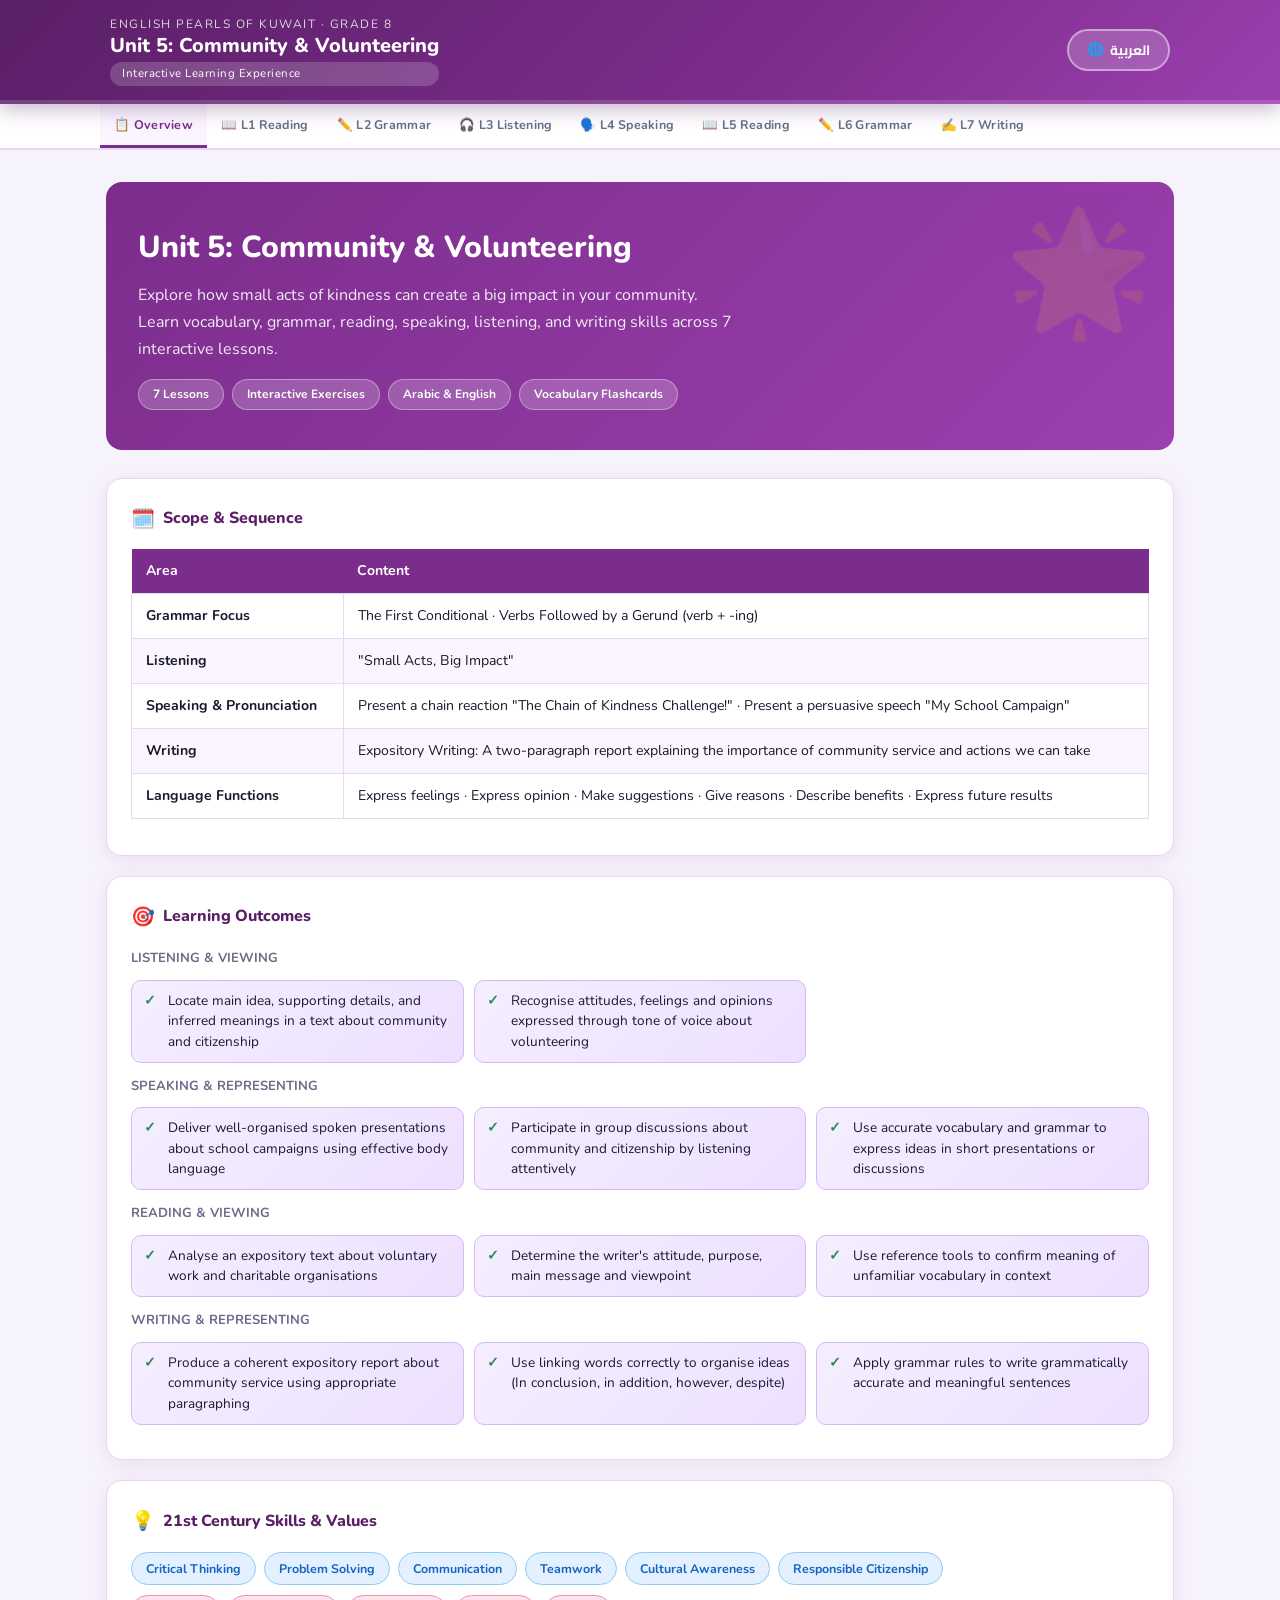
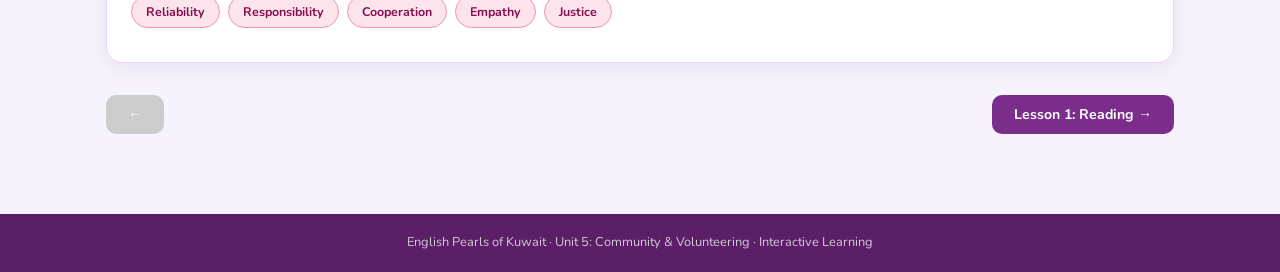
==== commit 5bd903d4: "feat: Add Unit 5 Community & Volunteering interactive bilingual website - Full single-page HTML/CSS/" ====
--- a/index.html
+++ b/index.html
@@ -1,767 +1,2438 @@
 <!DOCTYPE html>
 <html lang="en" dir="ltr">
 <head>
-<meta charset="UTF-8" />
-<meta name="viewport" content="width=device-width, initial-scale=1.0" />
-<title>Unit 5 — Community & Volunteering | English Pearls of Kuwait</title>
-<meta name="description" content="Interactive bilingual (EN/AR) learning website for Learning Unit 5: Community & Volunteering. English Pearls of Kuwait — Grade 8." />
-<link rel="preconnect" href="https://fonts.googleapis.com">
-<link rel="preconnect" href="https://fonts.gstatic.com" crossorigin>
-<link href="https://fonts.googleapis.com/css2?family=Cairo:wght@400;600;700;800&family=Poppins:wght@300;400;500;600;700;800&display=swap" rel="stylesheet">
-<link rel="stylesheet" href="assets/styles.css" />
-<link rel="icon" href="data:image/svg+xml,%3Csvg xmlns='http://www.w3.org/2000/svg' viewBox='0 0 100 100'%3E%3Ctext y='.9em' font-size='90'%3E🤝%3C/text%3E%3C/svg%3E">
+  <meta charset="UTF-8" />
+  <meta name="viewport" content="width=device-width, initial-scale=1.0" />
+  <title>English Pearls – Unit 5: Community & Volunteering</title>
+  <link rel="preconnect" href="https://fonts.googleapis.com" />
+  <link rel="preconnect" href="https://fonts.gstatic.com" crossorigin />
+  <link href="https://fonts.googleapis.com/css2?family=Cairo:wght@300;400;600;700;800&family=Nunito:wght@300;400;600;700;800&display=swap" rel="stylesheet" />
+  <style>
+    /* ===== CSS VARIABLES ===== */
+    :root {
+      --purple: #7b2d8b;
+      --purple-light: #9c3fb0;
+      --purple-dark: #5a1f66;
+      --orange: #e07b39;
+      --orange-light: #f09050;
+      --gold: #f5a623;
+      --green: #2e8b57;
+      --green-light: #3aad6f;
+      --blue: #2563eb;
+      --blue-light: #3b82f6;
+      --red: #dc2626;
+      --bg: #f7f3fc;
+      --card: #ffffff;
+      --text: #1a1a2e;
+      --text-muted: #6b6b8a;
+      --border: #e5d8f5;
+      --shadow: 0 4px 20px rgba(123,45,139,0.10);
+      --shadow-hover: 0 8px 32px rgba(123,45,139,0.18);
+      --radius: 16px;
+      --radius-sm: 10px;
+    }
+
+    /* ===== RESET & BASE ===== */
+    *, *::before, *::after { box-sizing: border-box; margin: 0; padding: 0; }
+    html { scroll-behavior: smooth; }
+    body {
+      font-family: 'Nunito', 'Cairo', sans-serif;
+      background: var(--bg);
+      color: var(--text);
+      line-height: 1.7;
+    }
+    body.ar {
+      font-family: 'Cairo', 'Nunito', sans-serif;
+      direction: rtl;
+    }
+    body.ar [dir="ltr"] { direction: rtl; }
+
+    /* ===== SCROLLBAR ===== */
+    ::-webkit-scrollbar { width: 8px; }
+    ::-webkit-scrollbar-track { background: #f1e8fa; }
+    ::-webkit-scrollbar-thumb { background: var(--purple-light); border-radius: 4px; }
+
+    /* ===== HEADER ===== */
+    header {
+      background: linear-gradient(135deg, var(--purple-dark) 0%, var(--purple) 60%, var(--purple-light) 100%);
+      color: #fff;
+      padding: 0;
+      position: sticky;
+      top: 0;
+      z-index: 100;
+      box-shadow: 0 4px 20px rgba(90,31,102,0.35);
+    }
+    .header-inner {
+      max-width: 1100px;
+      margin: 0 auto;
+      padding: 14px 20px;
+      display: flex;
+      align-items: center;
+      justify-content: space-between;
+      gap: 16px;
+      flex-wrap: wrap;
+    }
+    .header-title {
+      display: flex;
+      flex-direction: column;
+    }
+    .header-title .series { font-size: 0.75rem; opacity: 0.8; letter-spacing: 1.5px; text-transform: uppercase; }
+    .header-title h1 { font-size: 1.25rem; font-weight: 800; line-height: 1.2; }
+    .header-title .unit-tag {
+      display: inline-block;
+      background: rgba(255,255,255,0.18);
+      border-radius: 20px;
+      font-size: 0.72rem;
+      padding: 2px 12px;
+      margin-top: 4px;
+      letter-spacing: 0.5px;
+    }
+    .header-controls { display: flex; align-items: center; gap: 10px; }
+    .lang-toggle {
+      background: rgba(255,255,255,0.18);
+      border: 2px solid rgba(255,255,255,0.45);
+      border-radius: 30px;
+      color: #fff;
+      cursor: pointer;
+      font-family: inherit;
+      font-size: 0.85rem;
+      font-weight: 700;
+      padding: 6px 18px;
+      transition: all 0.25s;
+      display: flex;
+      align-items: center;
+      gap: 6px;
+    }
+    .lang-toggle:hover { background: rgba(255,255,255,0.32); transform: scale(1.04); }
+    .progress-bar-wrap {
+      width: 100%;
+      height: 4px;
+      background: rgba(255,255,255,0.15);
+    }
+    #progressBar {
+      height: 4px;
+      background: var(--gold);
+      width: 0%;
+      transition: width 0.4s;
+    }
+
+    /* ===== NAV TABS ===== */
+    .lessons-nav {
+      background: #fff;
+      border-bottom: 2px solid var(--border);
+      position: sticky;
+      top: 80px;
+      z-index: 90;
+      overflow-x: auto;
+      scrollbar-width: none;
+    }
+    .lessons-nav::-webkit-scrollbar { display: none; }
+    .lessons-nav-inner {
+      display: flex;
+      gap: 0;
+      max-width: 1100px;
+      margin: 0 auto;
+      padding: 0 10px;
+    }
+    .nav-tab {
+      background: none;
+      border: none;
+      border-bottom: 3px solid transparent;
+      color: var(--text-muted);
+      cursor: pointer;
+      font-family: inherit;
+      font-size: 0.78rem;
+      font-weight: 700;
+      padding: 12px 14px;
+      transition: all 0.2s;
+      white-space: nowrap;
+      letter-spacing: 0.3px;
+    }
+    .nav-tab:hover { color: var(--purple); background: var(--bg); }
+    .nav-tab.active {
+      color: var(--purple);
+      border-bottom-color: var(--purple);
+      background: #fbf5ff;
+    }
+
+    /* ===== MAIN LAYOUT ===== */
+    main {
+      max-width: 1100px;
+      margin: 0 auto;
+      padding: 32px 16px 60px;
+    }
+
+    /* ===== SECTION PANELS ===== */
+    .lesson-section {
+      display: none;
+      animation: fadeIn 0.4s ease;
+    }
+    .lesson-section.active { display: block; }
+    @keyframes fadeIn {
+      from { opacity: 0; transform: translateY(12px); }
+      to { opacity: 1; transform: translateY(0); }
+    }
+
+    /* ===== HERO BANNER ===== */
+    .unit-hero {
+      background: linear-gradient(135deg, var(--purple) 0%, var(--purple-light) 100%);
+      border-radius: var(--radius);
+      color: #fff;
+      padding: 40px 32px;
+      margin-bottom: 28px;
+      position: relative;
+      overflow: hidden;
+    }
+    .unit-hero::before {
+      content: '🌟';
+      position: absolute;
+      font-size: 120px;
+      right: 20px;
+      top: -10px;
+      opacity: 0.12;
+    }
+    .unit-hero h2 { font-size: 1.9rem; font-weight: 800; margin-bottom: 8px; }
+    .unit-hero p { font-size: 1rem; opacity: 0.9; max-width: 600px; }
+    .unit-hero .hero-tags { display: flex; flex-wrap: wrap; gap: 8px; margin-top: 16px; }
+    .unit-hero .hero-tag {
+      background: rgba(255,255,255,0.2);
+      border-radius: 20px;
+      font-size: 0.75rem;
+      font-weight: 700;
+      padding: 4px 14px;
+      border: 1px solid rgba(255,255,255,0.35);
+    }
+
+    /* ===== LESSON HEADER ===== */
+    .lesson-header {
+      display: flex;
+      align-items: center;
+      gap: 14px;
+      margin-bottom: 24px;
+    }
+    .lesson-num {
+      background: var(--purple);
+      color: #fff;
+      width: 48px;
+      height: 48px;
+      border-radius: 50%;
+      display: flex;
+      align-items: center;
+      justify-content: center;
+      font-size: 1.2rem;
+      font-weight: 800;
+      flex-shrink: 0;
+    }
+    .lesson-header h2 {
+      font-size: 1.4rem;
+      font-weight: 800;
+      color: var(--purple-dark);
+    }
+    .lesson-header .skill-badge {
+      background: var(--purple-light);
+      color: #fff;
+      font-size: 0.7rem;
+      font-weight: 700;
+      padding: 3px 12px;
+      border-radius: 20px;
+      letter-spacing: 0.5px;
+    }
+
+    /* ===== CARDS ===== */
+    .card {
+      background: var(--card);
+      border-radius: var(--radius);
+      box-shadow: var(--shadow);
+      padding: 24px;
+      margin-bottom: 20px;
+      border: 1px solid var(--border);
+      transition: box-shadow 0.2s;
+    }
+    .card:hover { box-shadow: var(--shadow-hover); }
+    .card-title {
+      font-size: 1rem;
+      font-weight: 800;
+      color: var(--purple-dark);
+      margin-bottom: 14px;
+      display: flex;
+      align-items: center;
+      gap: 8px;
+    }
+    .card-title .icon { font-size: 1.2rem; }
+
+    /* ===== VOCABULARY GRID ===== */
+    .vocab-grid {
+      display: grid;
+      grid-template-columns: repeat(auto-fill, minmax(200px, 1fr));
+      gap: 10px;
+      margin-top: 10px;
+    }
+    .vocab-chip {
+      background: linear-gradient(135deg, #f5eeff, #ede0ff);
+      border: 1px solid #d8bfff;
+      border-radius: var(--radius-sm);
+      padding: 10px 14px;
+      cursor: pointer;
+      transition: all 0.2s;
+      position: relative;
+    }
+    .vocab-chip:hover { background: linear-gradient(135deg, #ede0ff, #d8bfff); transform: translateY(-2px); box-shadow: 0 4px 12px rgba(123,45,139,0.15); }
+    .vocab-chip .word { font-weight: 700; color: var(--purple-dark); font-size: 0.9rem; }
+    .vocab-chip .pos { font-size: 0.68rem; color: var(--purple-light); font-weight: 600; margin-left: 4px; }
+    .vocab-chip .meaning {
+      display: none;
+      margin-top: 8px;
+      padding-top: 8px;
+      border-top: 1px dashed #c8a8e9;
+      font-size: 0.82rem;
+      color: var(--text);
+    }
+    .vocab-chip .meaning .ar { color: var(--purple); font-weight: 700; font-size: 0.88rem; }
+    .vocab-chip .meaning .en { color: var(--text-muted); }
+    .vocab-chip.open .meaning { display: block; }
+    .vocab-chip.open { background: linear-gradient(135deg, #ede0ff, #d8bfff); }
+
+    /* ===== READING TEXT ===== */
+    .reading-text {
+      background: linear-gradient(to bottom, #fdf9ff, #f9f3fe);
+      border-left: 4px solid var(--purple);
+      border-radius: 0 var(--radius) var(--radius) 0;
+      padding: 20px 24px;
+      font-size: 0.95rem;
+      line-height: 1.9;
+      margin: 12px 0;
+    }
+    body.ar .reading-text {
+      border-left: none;
+      border-right: 4px solid var(--purple);
+      border-radius: var(--radius) 0 0 var(--radius);
+    }
+    .reading-text p { margin-bottom: 12px; }
+    .reading-text p:last-child { margin-bottom: 0; }
+
+    /* ===== GRAMMAR BOXES ===== */
+    .grammar-box {
+      background: linear-gradient(135deg, #fff8e7, #fff3d0);
+      border: 2px solid var(--gold);
+      border-radius: var(--radius);
+      padding: 20px 24px;
+      margin: 12px 0;
+    }
+    .grammar-box h3 { color: #b07600; font-size: 1rem; font-weight: 800; margin-bottom: 10px; }
+    .grammar-box .formula {
+      background: #fff;
+      border: 1px solid #f0d080;
+      border-radius: var(--radius-sm);
+      padding: 10px 16px;
+      font-size: 0.9rem;
+      font-weight: 700;
+      color: var(--purple-dark);
+      display: inline-block;
+      margin: 6px 0;
+    }
+    .grammar-box .example { font-style: italic; color: #7a5500; margin: 4px 0; font-size: 0.88rem; }
+    .tip-box {
+      background: #e8f5e9;
+      border-left: 4px solid var(--green);
+      border-radius: 0 var(--radius-sm) var(--radius-sm) 0;
+      padding: 12px 16px;
+      margin: 10px 0;
+      font-size: 0.85rem;
+      color: #1b5e20;
+    }
+    body.ar .tip-box {
+      border-left: none;
+      border-right: 4px solid var(--green);
+      border-radius: var(--radius-sm) 0 0 var(--radius-sm);
+    }
+
+    /* ===== EXERCISES ===== */
+    .exercise-container { margin: 10px 0; }
+    .exercise-item {
+      background: #fafafa;
+      border: 1px solid #eee;
+      border-radius: var(--radius-sm);
+      padding: 14px 18px;
+      margin-bottom: 10px;
+    }
+    .exercise-item .q { font-weight: 700; color: var(--text); margin-bottom: 8px; font-size: 0.9rem; }
+    .options-grid {
+      display: grid;
+      grid-template-columns: repeat(2, 1fr);
+      gap: 8px;
+      margin-top: 8px;
+    }
+    .opt-btn {
+      background: #fff;
+      border: 2px solid #ddd;
+      border-radius: var(--radius-sm);
+      cursor: pointer;
+      font-family: inherit;
+      font-size: 0.83rem;
+      padding: 8px 12px;
+      text-align: start;
+      transition: all 0.2s;
+    }
+    .opt-btn:hover { border-color: var(--purple-light); background: #f5eeff; }
+    .opt-btn.correct { background: #e8f5e9; border-color: var(--green); color: #1b5e20; font-weight: 700; }
+    .opt-btn.wrong { background: #fdecea; border-color: var(--red); color: #b71c1c; }
+    .opt-btn:disabled { cursor: default; }
+    .feedback-msg {
+      font-size: 0.82rem;
+      font-weight: 700;
+      padding: 6px 10px;
+      border-radius: 6px;
+      margin-top: 8px;
+      display: none;
+    }
+    .feedback-msg.show { display: inline-block; }
+    .feedback-msg.ok { background: #e8f5e9; color: #2e7d32; }
+    .feedback-msg.err { background: #fdecea; color: #c62828; }
+
+    /* ===== FILL BLANKS ===== */
+    .blank-input {
+      border: 2px solid var(--purple-light);
+      border-radius: 6px;
+      font-family: inherit;
+      font-size: 0.9rem;
+      padding: 4px 10px;
+      outline: none;
+      width: 130px;
+      transition: border-color 0.2s;
+    }
+    .blank-input:focus { border-color: var(--purple); }
+    .blank-input.correct { border-color: var(--green); background: #e8f5e9; }
+    .blank-input.wrong { border-color: var(--red); background: #fdecea; }
+    .check-btn, .reveal-btn {
+      background: var(--purple);
+      border: none;
+      border-radius: 8px;
+      color: #fff;
+      cursor: pointer;
+      font-family: inherit;
+      font-size: 0.82rem;
+      font-weight: 700;
+      margin: 8px 4px 0 0;
+      padding: 7px 18px;
+      transition: background 0.2s, transform 0.1s;
+    }
+    .check-btn:hover { background: var(--purple-dark); transform: translateY(-1px); }
+    .reveal-btn { background: var(--orange); }
+    .reveal-btn:hover { background: var(--orange-light); }
+
+    /* ===== MATCHING EXERCISE ===== */
+    .match-table {
+      width: 100%;
+      border-collapse: collapse;
+      font-size: 0.88rem;
+      margin: 10px 0;
+    }
+    .match-table td, .match-table th {
+      border: 1px solid var(--border);
+      padding: 10px 14px;
+      vertical-align: middle;
+    }
+    .match-table th { background: var(--purple); color: #fff; font-weight: 700; }
+    .match-table tr:nth-child(even) td { background: #fbf5ff; }
+    .match-select {
+      border: 2px solid var(--purple-light);
+      border-radius: 6px;
+      font-family: inherit;
+      font-size: 0.85rem;
+      padding: 4px 8px;
+      width: 100%;
+    }
+
+    /* ===== WORD CATEGORY TABLE ===== */
+    .word-table {
+      width: 100%;
+      border-collapse: collapse;
+      font-size: 0.88rem;
+    }
+    .word-table th, .word-table td {
+      border: 1px solid var(--border);
+      padding: 10px 14px;
+      text-align: start;
+    }
+    .word-table th { background: var(--purple); color: #fff; }
+    .word-table tr:nth-child(even) td { background: #f9f5ff; }
+
+    /* ===== INFO BOXES ===== */
+    .info-box {
+      border-radius: var(--radius);
+      padding: 18px 22px;
+      margin: 12px 0;
+    }
+    .info-box.blue { background: #e3f0ff; border-left: 4px solid var(--blue); }
+    .info-box.purple { background: #f5eeff; border-left: 4px solid var(--purple-light); }
+    .info-box.green { background: #e8f5e9; border-left: 4px solid var(--green); }
+    .info-box.orange { background: #fff3e0; border-left: 4px solid var(--orange); }
+    body.ar .info-box { border-left: none; border-right: 4px solid; }
+    body.ar .info-box.blue { border-right-color: var(--blue); }
+    body.ar .info-box.purple { border-right-color: var(--purple-light); }
+    body.ar .info-box.green { border-right-color: var(--green); }
+    body.ar .info-box.orange { border-right-color: var(--orange); }
+    .info-box strong { color: var(--purple-dark); }
+
+    /* ===== OUTCOME LIST ===== */
+    .outcome-list {
+      list-style: none;
+      display: grid;
+      grid-template-columns: repeat(auto-fill, minmax(280px, 1fr));
+      gap: 10px;
+      margin: 10px 0;
+    }
+    .outcome-list li {
+      background: linear-gradient(135deg, #f5eeff, #ede0ff);
+      border-radius: var(--radius-sm);
+      padding: 10px 14px 10px 36px;
+      position: relative;
+      font-size: 0.85rem;
+      line-height: 1.5;
+      border: 1px solid #d5b8f7;
+    }
+    .outcome-list li::before {
+      content: '✓';
+      position: absolute;
+      left: 12px;
+      top: 10px;
+      color: var(--green);
+      font-weight: 800;
+    }
+    body.ar .outcome-list li { padding: 10px 36px 10px 14px; }
+    body.ar .outcome-list li::before { left: auto; right: 12px; }
+
+    /* ===== CHAIN REACTION ===== */
+    .chain-container {
+      display: flex;
+      align-items: center;
+      flex-wrap: wrap;
+      gap: 8px;
+      margin: 14px 0;
+    }
+    .chain-box {
+      background: linear-gradient(135deg, var(--purple), var(--purple-light));
+      border-radius: 12px;
+      color: #fff;
+      font-size: 0.82rem;
+      font-weight: 700;
+      padding: 10px 14px;
+      max-width: 160px;
+      text-align: center;
+    }
+    .chain-arrow {
+      color: var(--purple-light);
+      font-size: 1.4rem;
+      font-weight: 800;
+    }
+
+    /* ===== TABLE ===== */
+    .data-table {
+      width: 100%;
+      border-collapse: collapse;
+      font-size: 0.88rem;
+      margin: 12px 0;
+    }
+    .data-table th {
+      background: var(--purple);
+      color: #fff;
+      padding: 10px 14px;
+      text-align: start;
+    }
+    .data-table td {
+      border: 1px solid var(--border);
+      padding: 10px 14px;
+      vertical-align: top;
+    }
+    .data-table tr:nth-child(even) td { background: #faf5ff; }
+
+    /* ===== LINKER EXERCISE ===== */
+    .linker-select {
+      border: 2px solid var(--purple-light);
+      border-radius: 6px;
+      font-family: inherit;
+      font-size: 0.9rem;
+      padding: 3px 8px;
+      background: #fff;
+      cursor: pointer;
+    }
+    .linker-select.correct { border-color: var(--green); background: #e8f5e9; }
+    .linker-select.wrong { border-color: var(--red); background: #fdecea; }
+
+    /* ===== CHECKLIST ===== */
+    .checklist {
+      list-style: none;
+    }
+    .checklist li {
+      display: flex;
+      align-items: flex-start;
+      gap: 10px;
+      padding: 8px 0;
+      border-bottom: 1px solid #f0e8fa;
+      font-size: 0.88rem;
+    }
+    .checklist li:last-child { border-bottom: none; }
+    .checklist input[type="checkbox"] { width: 18px; height: 18px; accent-color: var(--purple); flex-shrink: 0; margin-top: 1px; cursor: pointer; }
+
+    /* ===== SCORE DISPLAY ===== */
+    .score-display {
+      background: linear-gradient(135deg, var(--purple-dark), var(--purple));
+      border-radius: var(--radius);
+      color: #fff;
+      padding: 20px 24px;
+      text-align: center;
+      margin: 16px 0;
+    }
+    .score-display .score-num { font-size: 3rem; font-weight: 800; line-height: 1; }
+    .score-display .score-label { font-size: 0.9rem; opacity: 0.85; margin-top: 4px; }
+
+    /* ===== WRITING OUTLINE ===== */
+    .outline-section {
+      background: linear-gradient(to bottom, #f9f5ff, #f5eeff);
+      border: 1px dashed var(--purple-light);
+      border-radius: var(--radius);
+      padding: 18px 22px;
+      margin: 10px 0;
+    }
+    .outline-section h4 { color: var(--purple-dark); font-size: 0.92rem; font-weight: 800; margin-bottom: 8px; }
+    .outline-textarea {
+      width: 100%;
+      min-height: 80px;
+      border: 2px solid var(--purple-light);
+      border-radius: 8px;
+      font-family: inherit;
+      font-size: 0.88rem;
+      padding: 10px 14px;
+      resize: vertical;
+      outline: none;
+      transition: border-color 0.2s;
+    }
+    .outline-textarea:focus { border-color: var(--purple); }
+
+    /* ===== HIGHLIGHT ===== */
+    .highlight-purple { color: var(--purple-dark); font-weight: 700; }
+    .highlight-red { color: var(--red); font-weight: 700; }
+    .highlight-green { color: var(--green); font-weight: 700; }
+    .highlight-orange { color: var(--orange); font-weight: 700; }
+
+    /* ===== RESPONSIVE ===== */
+    @media (max-width: 640px) {
+      .header-title h1 { font-size: 1rem; }
+      .unit-hero h2 { font-size: 1.3rem; }
+      .vocab-grid { grid-template-columns: repeat(auto-fill, minmax(150px, 1fr)); }
+      .options-grid { grid-template-columns: 1fr; }
+      main { padding: 16px 10px 50px; }
+    }
+
+    /* ===== HIDDEN ===== */
+    .en-text, .ar-text { }
+    body.en .ar-text { display: none; }
+    body.ar .en-text { display: none; }
+
+    /* ===== NAV ARROWS ===== */
+    .lesson-nav-btns {
+      display: flex;
+      justify-content: space-between;
+      margin-top: 32px;
+      gap: 10px;
+    }
+    .nav-lesson-btn {
+      background: var(--purple);
+      border: none;
+      border-radius: 10px;
+      color: #fff;
+      cursor: pointer;
+      font-family: inherit;
+      font-size: 0.88rem;
+      font-weight: 700;
+      padding: 10px 22px;
+      transition: background 0.2s, transform 0.1s;
+      display: flex;
+      align-items: center;
+      gap: 8px;
+    }
+    .nav-lesson-btn:hover { background: var(--purple-dark); transform: translateY(-1px); }
+    .nav-lesson-btn:disabled { background: #ccc; cursor: default; }
+
+    /* ===== QUOTE ===== */
+    .quote-box {
+      background: linear-gradient(135deg, var(--purple), var(--purple-light));
+      border-radius: var(--radius);
+      color: #fff;
+      font-size: 1rem;
+      font-style: italic;
+      font-weight: 600;
+      padding: 20px 28px;
+      text-align: center;
+      margin: 16px 0;
+      position: relative;
+    }
+    .quote-box::before { content: '"'; font-size: 3rem; position: absolute; top: -8px; left: 14px; opacity: 0.3; line-height: 1; }
+    body.ar .quote-box::before { left: auto; right: 14px; }
+
+    /* ===== VALUES & SKILLS BADGES ===== */
+    .badge-grid {
+      display: flex;
+      flex-wrap: wrap;
+      gap: 8px;
+      margin: 10px 0;
+    }
+    .badge {
+      border-radius: 20px;
+      font-size: 0.78rem;
+      font-weight: 700;
+      padding: 5px 14px;
+    }
+    .badge.skill { background: #e3f0ff; color: #1565c0; border: 1px solid #90caf9; }
+    .badge.value { background: #fce4ec; color: #880e4f; border: 1px solid #f48fb1; }
+
+    /* ===== SPEAKING CHECKLIST ===== */
+    .speaker-card {
+      background: linear-gradient(135deg, #e8f5e9, #c8e6c9);
+      border: 1px solid #a5d6a7;
+      border-radius: var(--radius);
+      padding: 18px 22px;
+    }
+    .speaker-card h4 { color: #1b5e20; font-size: 0.95rem; font-weight: 800; margin-bottom: 10px; }
+  </style>
 </head>
-<body>
-
-<!-- Decorative background -->
-<div class="bg-orbs" aria-hidden="true">
-  <span class="orb orb-1"></span>
-  <span class="orb orb-2"></span>
-  <span class="orb orb-3"></span>
-</div>
-
-<!-- Header / Nav -->
-<header class="site-header">
-  <div class="container nav-wrap">
-    <a class="brand" href="#hero">
-      <span class="brand-badge">5</span>
-      <span class="brand-text">
-        <strong data-i18n="brand.title">Community &amp; Volunteering</strong>
-        <small data-i18n="brand.sub">English Pearls of Kuwait — Grade 8</small>
-      </span>
-    </a>
-
-    <nav class="main-nav" aria-label="Lessons">
-      <button class="nav-toggle" id="navToggle" aria-expanded="false" aria-label="Open menu">
-        <span></span><span></span><span></span>
+<body class="en">
+
+<!-- HEADER -->
+<header>
+  <div class="header-inner">
+    <div class="header-title">
+      <span class="series en-text">English Pearls of Kuwait · Grade 8</span>
+      <span class="series ar-text">لؤلؤ الإنجليزية الكويتية · الصف الثامن</span>
+      <h1 class="en-text">Unit 5: Community &amp; Volunteering</h1>
+      <h1 class="ar-text">الوحدة 5: المجتمع والتطوع</h1>
+      <span class="unit-tag en-text">Interactive Learning Experience</span>
+      <span class="unit-tag ar-text">تجربة تعليمية تفاعلية</span>
+    </div>
+    <div class="header-controls">
+      <button class="lang-toggle" onclick="toggleLang()" id="langBtn">
+        <span>🌐</span>
+        <span id="langLabel">العربية</span>
       </button>
-      <ul id="navMenu">
-        <li><a href="#lesson-1" data-i18n="nav.l1">Reading 1</a></li>
-        <li><a href="#lesson-2" data-i18n="nav.l2">Grammar 1</a></li>
-        <li><a href="#lesson-3" data-i18n="nav.l3">Listening</a></li>
-        <li><a href="#lesson-4" data-i18n="nav.l4">Speaking</a></li>
-        <li><a href="#lesson-5" data-i18n="nav.l5">Reading 2</a></li>
-        <li><a href="#lesson-6" data-i18n="nav.l6">Grammar 2</a></li>
-        <li><a href="#lesson-7" data-i18n="nav.l7">Writing</a></li>
-        <li><a href="#vocab" data-i18n="nav.vocab">Vocabulary</a></li>
+    </div>
+  </div>
+  <div class="progress-bar-wrap"><div id="progressBar"></div></div>
+</header>
+
+<!-- LESSONS NAV -->
+<nav class="lessons-nav">
+  <div class="lessons-nav-inner">
+    <button class="nav-tab active" onclick="showLesson('overview', 0)" id="tab-overview">
+      <span class="en-text">📋 Overview</span>
+      <span class="ar-text">📋 نظرة عامة</span>
+    </button>
+    <button class="nav-tab" onclick="showLesson('lesson1', 1)" id="tab-lesson1">
+      <span class="en-text">📖 L1 Reading</span>
+      <span class="ar-text">📖 درس 1 قراءة</span>
+    </button>
+    <button class="nav-tab" onclick="showLesson('lesson2', 2)" id="tab-lesson2">
+      <span class="en-text">✏️ L2 Grammar</span>
+      <span class="ar-text">✏️ درس 2 قواعد</span>
+    </button>
+    <button class="nav-tab" onclick="showLesson('lesson3', 3)" id="tab-lesson3">
+      <span class="en-text">🎧 L3 Listening</span>
+      <span class="ar-text">🎧 درس 3 استماع</span>
+    </button>
+    <button class="nav-tab" onclick="showLesson('lesson4', 4)" id="tab-lesson4">
+      <span class="en-text">🗣️ L4 Speaking</span>
+      <span class="ar-text">🗣️ درس 4 تحدث</span>
+    </button>
+    <button class="nav-tab" onclick="showLesson('lesson5', 5)" id="tab-lesson5">
+      <span class="en-text">📖 L5 Reading</span>
+      <span class="ar-text">📖 درس 5 قراءة</span>
+    </button>
+    <button class="nav-tab" onclick="showLesson('lesson6', 6)" id="tab-lesson6">
+      <span class="en-text">✏️ L6 Grammar</span>
+      <span class="ar-text">✏️ درس 6 قواعد</span>
+    </button>
+    <button class="nav-tab" onclick="showLesson('lesson7', 7)" id="tab-lesson7">
+      <span class="en-text">✍️ L7 Writing</span>
+      <span class="ar-text">✍️ درس 7 كتابة</span>
+    </button>
+  </div>
+</nav>
+
+<main>
+
+<!-- ========== OVERVIEW ========== -->
+<section class="lesson-section active" id="overview">
+  <div class="unit-hero">
+    <h2 class="en-text">Unit 5: Community &amp; Volunteering</h2>
+    <h2 class="ar-text">الوحدة 5: المجتمع والتطوع</h2>
+    <p class="en-text">Explore how small acts of kindness can create a big impact in your community. Learn vocabulary, grammar, reading, speaking, listening, and writing skills across 7 interactive lessons.</p>
+    <p class="ar-text">اكتشف كيف يمكن لأعمال اللطف الصغيرة أن تُحدث أثرًا كبيرًا في مجتمعك. تعلّم المفردات والقواعد والقراءة والتحدث والاستماع والكتابة عبر 7 دروس تفاعلية.</p>
+    <div class="hero-tags">
+      <span class="hero-tag en-text">7 Lessons</span>
+      <span class="hero-tag ar-text">7 دروس</span>
+      <span class="hero-tag en-text">Interactive Exercises</span>
+      <span class="hero-tag ar-text">تمارين تفاعلية</span>
+      <span class="hero-tag en-text">Arabic &amp; English</span>
+      <span class="hero-tag ar-text">عربي وإنجليزي</span>
+      <span class="hero-tag en-text">Vocabulary Flashcards</span>
+      <span class="hero-tag ar-text">بطاقات المفردات</span>
+    </div>
+  </div>
+
+  <!-- Scope & Sequence -->
+  <div class="card">
+    <div class="card-title"><span class="icon">🗓️</span>
+      <span class="en-text">Scope &amp; Sequence</span>
+      <span class="ar-text">نطاق الوحدة وتسلسلها</span>
+    </div>
+    <div class="en-text">
+      <table class="data-table">
+        <thead><tr><th>Area</th><th>Content</th></tr></thead>
+        <tbody>
+          <tr><td><strong>Grammar Focus</strong></td><td>The First Conditional · Verbs Followed by a Gerund (verb + -ing)</td></tr>
+          <tr><td><strong>Listening</strong></td><td>"Small Acts, Big Impact"</td></tr>
+          <tr><td><strong>Speaking &amp; Pronunciation</strong></td><td>Present a chain reaction "The Chain of Kindness Challenge!" · Present a persuasive speech "My School Campaign"</td></tr>
+          <tr><td><strong>Writing</strong></td><td>Expository Writing: A two-paragraph report explaining the importance of community service and actions we can take</td></tr>
+          <tr><td><strong>Language Functions</strong></td><td>Express feelings · Express opinion · Make suggestions · Give reasons · Describe benefits · Express future results</td></tr>
+        </tbody>
+      </table>
+    </div>
+    <div class="ar-text">
+      <table class="data-table">
+        <thead><tr><th>المجال</th><th>المحتوى</th></tr></thead>
+        <tbody>
+          <tr><td><strong>القواعد</strong></td><td>الشرط الأول · الأفعال المتبوعة بالمصدر المضاف إليه ing</td></tr>
+          <tr><td><strong>الاستماع</strong></td><td>"أعمال صغيرة، تأثير كبير"</td></tr>
+          <tr><td><strong>التحدث</strong></td><td>تقديم تفاعل متسلسل "تحدي سلسلة اللطف" · إلقاء خطاب إقناع "حملة مدرستي"</td></tr>
+          <tr><td><strong>الكتابة</strong></td><td>الكتابة التوضيحية: تقرير من فقرتين يشرح أهمية خدمة المجتمع</td></tr>
+          <tr><td><strong>وظائف اللغة</strong></td><td>التعبير عن المشاعر · إبداء الرأي · تقديم الاقتراحات · إعطاء الأسباب · وصف الفوائد · التعبير عن نتائج المستقبل</td></tr>
+        </tbody>
+      </table>
+    </div>
+  </div>
+
+  <!-- Learning Outcomes -->
+  <div class="card">
+    <div class="card-title"><span class="icon">🎯</span>
+      <span class="en-text">Learning Outcomes</span>
+      <span class="ar-text">نتائج التعلم</span>
+    </div>
+    <div class="en-text">
+      <p style="font-size:0.82rem;color:var(--text-muted);margin-bottom:10px;font-weight:700;">LISTENING &amp; VIEWING</p>
+      <ul class="outcome-list">
+        <li>Locate main idea, supporting details, and inferred meanings in a text about community and citizenship</li>
+        <li>Recognise attitudes, feelings and opinions expressed through tone of voice about volunteering</li>
       </ul>
-    </nav>
-
-    <div class="lang-switch" role="group" aria-label="Language">
-      <button class="lang-btn active" data-lang="en" aria-pressed="true">EN</button>
-      <button class="lang-btn" data-lang="ar" aria-pressed="false">عربى</button>
-    </div>
-  </div>
-</header>
-
-<!-- Hero -->
-<section id="hero" class="hero">
-  <div class="container hero-inner">
-    <div class="hero-text">
-      <span class="kicker" data-i18n="hero.kicker">Learning Unit 5</span>
-      <h1 data-i18n="hero.title">Community &amp; Volunteering</h1>
-      <p class="lead" data-i18n="hero.lead">A journey through helping others — explore reading, grammar, listening, speaking, and writing in English with Arabic support to make every word click.</p>
-      <div class="hero-cta">
-        <a href="#lesson-1" class="btn btn-primary" data-i18n="hero.start">Start Lesson 1</a>
-        <a href="#vocab" class="btn btn-ghost" data-i18n="hero.vocab">Vocabulary List</a>
-      </div>
-      <ul class="hero-stats" aria-label="Unit overview">
-        <li><strong>7</strong><span data-i18n="hero.lessons">Lessons</span></li>
-        <li><strong>40+</strong><span data-i18n="hero.words">Words</span></li>
-        <li><strong>2</strong><span data-i18n="hero.grammar">Grammar Topics</span></li>
-        <li><strong>EN/AR</strong><span data-i18n="hero.bilingual">Bilingual</span></li>
+      <p style="font-size:0.82rem;color:var(--text-muted);margin:12px 0 10px;font-weight:700;">SPEAKING &amp; REPRESENTING</p>
+      <ul class="outcome-list">
+        <li>Deliver well-organised spoken presentations about school campaigns using effective body language</li>
+        <li>Participate in group discussions about community and citizenship by listening attentively</li>
+        <li>Use accurate vocabulary and grammar to express ideas in short presentations or discussions</li>
       </ul>
-    </div>
-    <div class="hero-card" aria-hidden="true">
-      <div class="hero-card-emoji">🤝</div>
-      <div class="hero-card-tags">
-        <span>📖 Reading</span><span>✍️ Writing</span><span>🎧 Listening</span>
-        <span>🗣️ Speaking</span><span>💬 Grammar</span><span>🌱 Values</span>
-      </div>
-    </div>
+      <p style="font-size:0.82rem;color:var(--text-muted);margin:12px 0 10px;font-weight:700;">READING &amp; VIEWING</p>
+      <ul class="outcome-list">
+        <li>Analyse an expository text about voluntary work and charitable organisations</li>
+        <li>Determine the writer's attitude, purpose, main message and viewpoint</li>
+        <li>Use reference tools to confirm meaning of unfamiliar vocabulary in context</li>
+      </ul>
+      <p style="font-size:0.82rem;color:var(--text-muted);margin:12px 0 10px;font-weight:700;">WRITING &amp; REPRESENTING</p>
+      <ul class="outcome-list">
+        <li>Produce a coherent expository report about community service using appropriate paragraphing</li>
+        <li>Use linking words correctly to organise ideas (In conclusion, in addition, however, despite)</li>
+        <li>Apply grammar rules to write grammatically accurate and meaningful sentences</li>
+      </ul>
+    </div>
+    <div class="ar-text">
+      <p style="font-size:0.82rem;color:var(--text-muted);margin-bottom:10px;font-weight:700;">الاستماع والمشاهدة</p>
+      <ul class="outcome-list">
+        <li>تحديد الفكرة الرئيسية والتفاصيل الداعمة والمعاني المستنتجة في نص عن المجتمع</li>
+        <li>التعرف على المواقف والمشاعر المُعبَّر عنها من خلال نبرة الصوت</li>
+      </ul>
+      <p style="font-size:0.82rem;color:var(--text-muted);margin:12px 0 10px;font-weight:700;">التحدث والتمثيل</p>
+      <ul class="outcome-list">
+        <li>إلقاء عروض شفهية منظمة عن حملات المدرسة باستخدام لغة الجسد الفعّالة</li>
+        <li>المشاركة في نقاشات جماعية حول المجتمع والمواطنة</li>
+        <li>استخدام المفردات والقواعد الصحيحة للتعبير عن الأفكار</li>
+      </ul>
+      <p style="font-size:0.82rem;color:var(--text-muted);margin:12px 0 10px;font-weight:700;">القراءة والمشاهدة</p>
+      <ul class="outcome-list">
+        <li>تحليل نص توضيحي عن العمل التطوعي والمؤسسات الخيرية</li>
+        <li>تحديد موقف الكاتب وغرضه والرسالة الرئيسية</li>
+        <li>استخدام أدوات مرجعية للتحقق من معنى المفردات غير المألوفة</li>
+      </ul>
+      <p style="font-size:0.82rem;color:var(--text-muted);margin:12px 0 10px;font-weight:700;">الكتابة والتمثيل</p>
+      <ul class="outcome-list">
+        <li>إنتاج تقرير توضيحي متماسك عن خدمة المجتمع</li>
+        <li>استخدام الروابط الصحيحة لتنظيم الأفكار</li>
+        <li>تطبيق قواعد النحو لكتابة جمل دقيقة وذات معنى</li>
+      </ul>
+    </div>
+  </div>
+
+  <!-- 21st Century Skills & Values -->
+  <div class="card">
+    <div class="card-title"><span class="icon">💡</span>
+      <span class="en-text">21st Century Skills &amp; Values</span>
+      <span class="ar-text">مهارات القرن الحادي والعشرين والقيم</span>
+    </div>
+    <div class="badge-grid">
+      <span class="badge skill en-text">Critical Thinking</span>
+      <span class="badge skill ar-text">التفكير الناقد</span>
+      <span class="badge skill en-text">Problem Solving</span>
+      <span class="badge skill ar-text">حل المشكلات</span>
+      <span class="badge skill en-text">Communication</span>
+      <span class="badge skill ar-text">التواصل</span>
+      <span class="badge skill en-text">Teamwork</span>
+      <span class="badge skill ar-text">العمل الجماعي</span>
+      <span class="badge skill en-text">Cultural Awareness</span>
+      <span class="badge skill ar-text">الوعي الثقافي</span>
+      <span class="badge skill en-text">Responsible Citizenship</span>
+      <span class="badge skill ar-text">المواطنة المسؤولة</span>
+    </div>
+    <div class="badge-grid" style="margin-top:8px;">
+      <span class="badge value en-text">Reliability</span>
+      <span class="badge value ar-text">الموثوقية</span>
+      <span class="badge value en-text">Responsibility</span>
+      <span class="badge value ar-text">المسؤولية</span>
+      <span class="badge value en-text">Cooperation</span>
+      <span class="badge value ar-text">التعاون</span>
+      <span class="badge value en-text">Empathy</span>
+      <span class="badge value ar-text">التعاطف</span>
+      <span class="badge value en-text">Justice</span>
+      <span class="badge value ar-text">العدالة</span>
+    </div>
+  </div>
+
+  <div class="lesson-nav-btns">
+    <button class="nav-lesson-btn" disabled>←</button>
+    <button class="nav-lesson-btn" onclick="showLesson('lesson1',1)">
+      <span class="en-text">Lesson 1: Reading →</span>
+      <span class="ar-text">الدرس 1: القراءة →</span>
+    </button>
   </div>
 </section>
 
-<main class="container">
-
-<!-- Learning Outcomes -->
-<section class="card outcomes">
-  <h2 class="section-title"><span class="dot"></span><span data-i18n="outcomes.title">Learning Outcomes</span></h2>
-  <div class="outcome-grid">
-    <article>
-      <h3>🎧 <span data-i18n="outcomes.listen">Listening</span></h3>
-      <p data-i18n="outcomes.listenDesc">Find main ideas, supporting details, and infer meanings about community and citizenship. Recognise tone, attitude and feelings in spoken texts.</p>
-    </article>
-    <article>
-      <h3>🗣️ <span data-i18n="outcomes.speak">Speaking</span></h3>
-      <p data-i18n="outcomes.speakDesc">Deliver well-organised presentations about school campaigns, express opinions and empathy, and give respectful feedback in discussions.</p>
-    </article>
-    <article>
-      <h3>📖 <span data-i18n="outcomes.read">Reading</span></h3>
-      <p data-i18n="outcomes.readDesc">Analyse expository texts about voluntary work, identify main ideas and viewpoints, and use context clues to infer meanings.</p>
-    </article>
-    <article>
-      <h3>✍️ <span data-i18n="outcomes.write">Writing</span></h3>
-      <p data-i18n="outcomes.writeDesc">Produce coherent two-paragraph expository reports using linking words (in conclusion, however, despite, in addition).</p>
-    </article>
+<!-- ========== LESSON 1: READING ========== -->
+<section class="lesson-section" id="lesson1">
+  <div class="lesson-header">
+    <div class="lesson-num">1</div>
+    <div>
+      <h2 class="en-text">A Journey of Helping Others</h2>
+      <h2 class="ar-text">رحلة مساعدة الآخرين</h2>
+      <span class="skill-badge en-text">READING</span>
+      <span class="skill-badge ar-text">قراءة</span>
+    </div>
+  </div>
+
+  <!-- Vocabulary -->
+  <div class="card">
+    <div class="card-title"><span class="icon">📚</span>
+      <span class="en-text">Key Vocabulary — Click a word to reveal its meaning</span>
+      <span class="ar-text">المفردات الرئيسية — انقر على الكلمة لمعرفة معناها</span>
+    </div>
+    <div class="vocab-grid">
+      <div class="vocab-chip" onclick="toggleVocab(this)">
+        <span class="word">charity</span><span class="pos">(n)</span>
+        <div class="meaning">
+          <div class="ar">خيرية / صدقة</div>
+          <div class="en">Organisation that helps people in need / act of giving</div>
+        </div>
+      </div>
+      <div class="vocab-chip" onclick="toggleVocab(this)">
+        <span class="word">contribution</span><span class="pos">(n)</span>
+        <div class="meaning">
+          <div class="ar">مساهمة</div>
+          <div class="en">Something given or done to help a shared effort</div>
+        </div>
+      </div>
+      <div class="vocab-chip" onclick="toggleVocab(this)">
+        <span class="word">impact</span><span class="pos">(n)</span>
+        <div class="meaning">
+          <div class="ar">أثر / تأثير</div>
+          <div class="en">A strong effect on something or someone</div>
+        </div>
+      </div>
+      <div class="vocab-chip" onclick="toggleVocab(this)">
+        <span class="word">pandemic</span><span class="pos">(n)</span>
+        <div class="meaning">
+          <div class="ar">جائحة / وباء عالمي</div>
+          <div class="en">A disease that spreads over a whole country or world</div>
+        </div>
+      </div>
+      <div class="vocab-chip" onclick="toggleVocab(this)">
+        <span class="word">resident</span><span class="pos">(n)</span>
+        <div class="meaning">
+          <div class="ar">مقيم / ساكن</div>
+          <div class="en">A person who lives in a particular place</div>
+        </div>
+      </div>
+      <div class="vocab-chip" onclick="toggleVocab(this)">
+        <span class="word">volunteering</span><span class="pos">(n)</span>
+        <div class="meaning">
+          <div class="ar">التطوع</div>
+          <div class="en">Doing work by choice to help others without payment</div>
+        </div>
+      </div>
+      <div class="vocab-chip" onclick="toggleVocab(this)">
+        <span class="word">demonstrate</span><span class="pos">(v)</span>
+        <div class="meaning">
+          <div class="ar">يُظهر / يُثبت</div>
+          <div class="en">To show clearly that something is true or exists</div>
+        </div>
+      </div>
+      <div class="vocab-chip" onclick="toggleVocab(this)">
+        <span class="word">establish</span><span class="pos">(v)</span>
+        <div class="meaning">
+          <div class="ar">يُؤسِّس / يُنشئ</div>
+          <div class="en">To start or create something that will last for a long time</div>
+        </div>
+      </div>
+      <div class="vocab-chip" onclick="toggleVocab(this)">
+        <span class="word">persuade</span><span class="pos">(v)</span>
+        <div class="meaning">
+          <div class="ar">يُقنع</div>
+          <div class="en">To cause someone to do or believe something by using arguments</div>
+        </div>
+      </div>
+      <div class="vocab-chip" onclick="toggleVocab(this)">
+        <span class="word">realise</span><span class="pos">(v)</span>
+        <div class="meaning">
+          <div class="ar">يُدرك / يتفهّم</div>
+          <div class="en">To become aware of a fact or situation</div>
+        </div>
+      </div>
+      <div class="vocab-chip" onclick="toggleVocab(this)">
+        <span class="word">put together</span><span class="pos">(ph.v)</span>
+        <div class="meaning">
+          <div class="ar">يُجمّع / يُرتّب</div>
+          <div class="en">To assemble or organise something</div>
+        </div>
+      </div>
+      <div class="vocab-chip" onclick="toggleVocab(this)">
+        <span class="word">elderly</span><span class="pos">(adj)</span>
+        <div class="meaning">
+          <div class="ar">مسنّ / كبير في السن</div>
+          <div class="en">Old or fairly old (people)</div>
+        </div>
+      </div>
+      <div class="vocab-chip" onclick="toggleVocab(this)">
+        <span class="word">necessary</span><span class="pos">(adj)</span>
+        <div class="meaning">
+          <div class="ar">ضروري</div>
+          <div class="en">Needed in order to achieve a result</div>
+        </div>
+      </div>
+      <div class="vocab-chip" onclick="toggleVocab(this)">
+        <span class="word">vital</span><span class="pos">(adj)</span>
+        <div class="meaning">
+          <div class="ar">حيوي / بالغ الأهمية</div>
+          <div class="en">Extremely important or essential</div>
+        </div>
+      </div>
+      <div class="vocab-chip" onclick="toggleVocab(this)">
+        <span class="word">gladly</span><span class="pos">(adv)</span>
+        <div class="meaning">
+          <div class="ar">بكل سرور / بسعادة</div>
+          <div class="en">In a willing and happy way</div>
+        </div>
+      </div>
+    </div>
+  </div>
+
+  <!-- Reading Text -->
+  <div class="card">
+    <div class="card-title"><span class="icon">📰</span>
+      <span class="en-text">Blog Post: "My Experience at the Cooperative Society"</span>
+      <span class="ar-text">مدوّنة: "تجربتي في الجمعية التعاونية"</span>
+    </div>
+    <div class="info-box orange en-text" style="margin-bottom:10px;">
+      <strong>Expository text:</strong> <em>Voluntary work means you do the work by choice to help others without getting paid.</em>
+    </div>
+    <div class="info-box orange ar-text" style="margin-bottom:10px;">
+      <strong>نص توضيحي:</strong> <em>العمل التطوعي يعني أنك تُؤدي العمل باختيارك لمساعدة الآخرين دون الحصول على أجر.</em>
+    </div>
+    <div class="reading-text en-text">
+      <p>My name is Jassim, and last summer I decided to do something meaningful with my time. My sister persuaded me to volunteer at our local cooperative society. At first, I wasn't sure, but I soon realised it was one of the best decisions I had ever made.</p>
+      <p>The cooperative society is a vital part of our neighbourhood. Every day, they provide goods at fair prices to residents, especially the elderly and families in need. As a volunteer, I helped sort packages, assist customers, and put together food baskets for those who couldn't leave their homes during the pandemic.</p>
+      <p>What I found most necessary was simply being present and kind. I saw firsthand how a smile or a helping hand can change someone's day. The staff gladly welcomed me and demonstrated how teamwork makes everything easier. I feel proud of the contribution I made and hope to persuade more young people to get involved.</p>
+      <p>Volunteering taught me that community life depends on people who care. When we help each other, we establish a stronger, happier society for everyone.</p>
+    </div>
+    <div class="reading-text ar-text">
+      <p>اسمي جاسم، وفي الصيف الماضي قررت أن أقضي وقتي في شيء ذي معنى. أقنعتني أختي بالتطوع في الجمعية التعاونية في حيّنا. في البداية، لم أكن متأكدًا، لكنني أدركت سريعًا أنه كان أحد أفضل القرارات التي اتخذتها على الإطلاق.</p>
+      <p>الجمعية التعاونية جزء حيوي من حيّنا. يوفرون يوميًا بضائع بأسعار عادلة للسكان، خاصةً كبار السن والأسر المحتاجة. كمتطوع، ساعدت في ترتيب الطرود ومساعدة الزبائن وتجهيز سلال الطعام لأولئك الذين لم يستطيعوا مغادرة منازلهم خلال الجائحة.</p>
+      <p>ما وجدته أكثر ضرورةً كان مجرد التواجد واللطف. رأيت بنفسي كيف يمكن لابتسامة أو يد مساعدة أن تُغيّر يوم أحدهم. استقبلني الموظفون بكل سرور وأظهروا لي كيف يُيسّر العمل الجماعي كل شيء. أشعر بالفخر بما قدّمته وآمل أن أُقنع المزيد من الشباب بالمشاركة.</p>
+      <p>علّمني التطوع أن الحياة المجتمعية تعتمد على الأشخاص الذين يهتمون. حين نتعاون، نُؤسِّس مجتمعًا أقوى وأسعد للجميع.</p>
+    </div>
+  </div>
+
+  <!-- Comprehension Questions -->
+  <div class="card">
+    <div class="card-title"><span class="icon">❓</span>
+      <span class="en-text">Comprehension: Choose the Correct Answer</span>
+      <span class="ar-text">الفهم: اختر الإجابة الصحيحة</span>
+    </div>
+    <div class="exercise-container">
+      <!-- Q1 -->
+      <div class="exercise-item">
+        <div class="q en-text">1. What is Jassim's blog post mainly about?</div>
+        <div class="q ar-text">1. ما الموضوع الرئيسي لمدوّنة جاسم؟</div>
+        <div class="options-grid">
+          <button class="opt-btn" onclick="checkMCQ(this,'wrong','q1')">
+            <span class="en-text">a. The importance of buying local goods</span>
+            <span class="ar-text">أ. أهمية شراء البضائع المحلية</span>
+          </button>
+          <button class="opt-btn" onclick="checkMCQ(this,'wrong','q1')">
+            <span class="en-text">b. How to help the elderly with daily tasks</span>
+            <span class="ar-text">ب. كيفية مساعدة كبار السن في المهام اليومية</span>
+          </button>
+          <button class="opt-btn" onclick="checkMCQ(this,'wrong','q1')">
+            <span class="en-text">c. The steps of managing home deliveries</span>
+            <span class="ar-text">ج. خطوات إدارة التوصيل للمنازل</span>
+          </button>
+          <button class="opt-btn" onclick="checkMCQ(this,'correct','q1')">
+            <span class="en-text">d. How to be an active and helpful part of our society</span>
+            <span class="ar-text">د. كيف تكون عضوًا فاعلًا ومفيدًا في مجتمعنا</span>
+          </button>
+        </div>
+        <div class="feedback-msg" id="q1-fb"></div>
+      </div>
+      <!-- Q2 -->
+      <div class="exercise-item">
+        <div class="q en-text">2. The underlined word "they" in the 2nd paragraph refers to:</div>
+        <div class="q ar-text">2. الكلمة المسطّرة "they" في الفقرة الثانية تعود على:</div>
+        <div class="options-grid">
+          <button class="opt-btn" onclick="checkMCQ(this,'wrong','q2')">
+            <span class="en-text">a. prices</span><span class="ar-text">أ. الأسعار</span>
+          </button>
+          <button class="opt-btn" onclick="checkMCQ(this,'correct','q2')">
+            <span class="en-text">b. cooperative society (staff)</span><span class="ar-text">ب. الجمعية التعاونية</span>
+          </button>
+          <button class="opt-btn" onclick="checkMCQ(this,'wrong','q2')">
+            <span class="en-text">c. people</span><span class="ar-text">ج. الناس</span>
+          </button>
+          <button class="opt-btn" onclick="checkMCQ(this,'wrong','q2')">
+            <span class="en-text">d. co-ops</span><span class="ar-text">د. الجمعيات</span>
+          </button>
+        </div>
+        <div class="feedback-msg" id="q2-fb"></div>
+      </div>
+      <!-- Q3 -->
+      <div class="exercise-item">
+        <div class="q en-text">3. How did Jassim feel about this experience?</div>
+        <div class="q ar-text">3. كيف شعر جاسم تجاه هذه التجربة؟</div>
+        <div class="options-grid">
+          <button class="opt-btn" onclick="checkMCQ(this,'wrong','q3')">
+            <span class="en-text">a. bored</span><span class="ar-text">أ. ممل</span>
+          </button>
+          <button class="opt-btn" onclick="checkMCQ(this,'correct','q3')">
+            <span class="en-text">b. proud</span><span class="ar-text">ب. فخور</span>
+          </button>
+          <button class="opt-btn" onclick="checkMCQ(this,'wrong','q3')">
+            <span class="en-text">c. relaxed</span><span class="ar-text">ج. مسترخٍ</span>
+          </button>
+          <button class="opt-btn" onclick="checkMCQ(this,'wrong','q3')">
+            <span class="en-text">d. confused</span><span class="ar-text">د. مُرتبك</span>
+          </button>
+        </div>
+        <div class="feedback-msg" id="q3-fb"></div>
+      </div>
+    </div>
+  </div>
+
+  <!-- Feel it Say it -->
+  <div class="card">
+    <div class="card-title"><span class="icon">💬</span>
+      <span class="en-text">Feel it, Say it — Write a Comment</span>
+      <span class="ar-text">اشعر بها وعبّر عنها — اكتب تعليقًا</span>
+    </div>
+    <div class="info-box blue en-text">
+      <strong>Task:</strong> Imagine you are one of Jassim's friends. Write a 3–4 sentence comment under his post. Show your feelings about his voluntary work.
+    </div>
+    <div class="info-box blue ar-text">
+      <strong>المهمة:</strong> تخيّل أنك أحد أصدقاء جاسم. اكتب تعليقًا من 3-4 جمل تحت منشوره. أظهر مشاعرك تجاه عمله التطوعي.
+    </div>
+    <div class="info-box green en-text" style="margin:10px 0;">
+      <strong>Useful Language:</strong> "I felt… when I…" · "One idea that made me feel (proud / happy / surprised) was…" · "This part of the post made me feel…" · "I felt inspired to…"
+    </div>
+    <div class="info-box green ar-text" style="margin:10px 0;">
+      <strong>لغة مفيدة:</strong> "شعرت… عندما…" · "الفكرة التي جعلتني أشعر بـ(الفخر / السعادة / الدهشة) هي…" · "هذا الجزء من المنشور جعلني أشعر…" · "شعرت بالإلهام لـ…"
+    </div>
+    <textarea class="outline-textarea" placeholder="Write your comment here... / اكتب تعليقك هنا..."></textarea>
+  </div>
+
+  <div class="lesson-nav-btns">
+    <button class="nav-lesson-btn" onclick="showLesson('overview',0)">← <span class="en-text">Overview</span><span class="ar-text">نظرة عامة</span></button>
+    <button class="nav-lesson-btn" onclick="showLesson('lesson2',2)"><span class="en-text">Lesson 2: Grammar</span><span class="ar-text">الدرس 2: القواعد</span> →</button>
   </div>
 </section>
 
-<!-- LESSON 1 — Reading -->
-<section id="lesson-1" class="lesson">
-  <header class="lesson-head">
-    <span class="lesson-num">Lesson 1</span>
-    <h2><span data-i18n="l1.title">A Journey of Helping Others</span></h2>
-    <p class="lesson-sub" data-i18n="l1.sub">Reading · Expository Blog Post</p>
-  </header>
-
-  <div class="lesson-grid">
-    <div class="card">
-      <h3 data-i18n="l1.before">Before You Read</h3>
-      <ul class="discuss-list">
-        <li data-i18n="l1.q1">Have you ever done anything to help others? What did you do?</li>
-        <li data-i18n="l1.q2">How did it make you feel?</li>
+<!-- ========== LESSON 2: GRAMMAR ========== -->
+<section class="lesson-section" id="lesson2">
+  <div class="lesson-header">
+    <div class="lesson-num">2</div>
+    <div>
+      <h2 class="en-text">The First Conditional</h2>
+      <h2 class="ar-text">الشرط الأول</h2>
+      <span class="skill-badge en-text">GRAMMAR</span>
+      <span class="skill-badge ar-text">قواعد</span>
+    </div>
+  </div>
+
+  <!-- Grammar Explanation -->
+  <div class="card">
+    <div class="card-title"><span class="icon">📐</span>
+      <span class="en-text">Grammar Rule: The First Conditional</span>
+      <span class="ar-text">قاعدة نحوية: الشرط الأول</span>
+    </div>
+    <div class="grammar-box">
+      <h3 class="en-text">What is the First Conditional?</h3>
+      <h3 class="ar-text">ما هو الشرط الأول؟</h3>
+      <p class="en-text" style="font-size:0.9rem;margin-bottom:10px;">We use the first conditional to talk about <strong>real or possible future results</strong> that depend on a present condition.</p>
+      <p class="ar-text" style="font-size:0.9rem;margin-bottom:10px;">نستخدم الشرط الأول للحديث عن <strong>نتائج مستقبلية حقيقية أو محتملة</strong> تعتمد على شرط في الحاضر.</p>
+      <div class="formula en-text">If + present simple verb → will + base verb</div>
+      <div class="formula ar-text">إذا + فعل مضارع بسيط ← will + الفعل الأساسي</div>
+      <div class="example en-text">✦ If volunteers <span class="highlight-purple">join</span> the campaign, the community <span class="highlight-green">will benefit</span>.</div>
+      <div class="example ar-text">✦ إذا انضم المتطوعون إلى الحملة، سيستفيد المجتمع.</div>
+      <div class="example en-text">✦ If more volunteers <span class="highlight-purple">help</span>, the beach <span class="highlight-green">will be</span> cleaner.</div>
+      <div class="example ar-text">✦ إذا ساعد المزيد من المتطوعين، ستكون الشاطئ أنظف.</div>
+    </div>
+    <div class="tip-box">
+      <strong class="en-text">📝 Note:</strong>
+      <strong class="ar-text">📝 ملاحظة:</strong>
+      <ul style="margin-top:6px;padding-left:18px;">
+        <li class="en-text">You can put the "if" clause at the beginning or at the end.</li>
+        <li class="ar-text">يمكنك وضع جملة "إذا" في البداية أو في النهاية.</li>
+        <li class="en-text">Add a comma only when the "if" clause comes first.</li>
+        <li class="ar-text">أضف فاصلة فقط عندما تأتي جملة "إذا" أولًا.</li>
       </ul>
-      <div class="info-box">
-        <strong data-i18n="l1.expoLabel">Expository</strong>
-        <p data-i18n="l1.expo">Voluntary work means you do the work by choice to help others without getting paid.</p>
-      </div>
-    </div>
-
-    <article class="card reading">
-      <h3 data-i18n="l1.blogTitle">My Experience at the Cooperative Society</h3>
-      <p class="reading-byline" data-i18n="l1.byline">A blog post by Jassim · Volunteer · Kuwait</p>
-
-      <p data-i18n="l1.p1">Last weekend, I decided to volunteer at our local <em class="hl">cooperative society (co-op)</em>. I wanted to be a useful <em class="hl">resident</em> in my neighbourhood and learn how community projects really work.</p>
-
-      <p data-i18n="l1.p2">When I arrived, the manager welcomed me and explained the daily tasks. We helped <em class="hl">put together</em> food <em class="hl">packages</em> for the <em class="hl">elderly</em> who could not leave their homes. People donated rice, sugar, oil and dates as a <em class="hl">contribution</em> to families in need. The volunteers also checked the prices of the goods to make sure <em>they</em> were <em class="hl">fair</em> for every customer.</p>
-
-      <p data-i18n="l1.p3">During the <em class="hl">pandemic</em>, the co-op had a huge <em class="hl">impact</em> on our community. It delivered medicine and food to people who had to stay at home. My job was small, but I <em class="hl">gladly</em> carried boxes, wrote names on the lists, and called families to confirm deliveries. I tried to <em class="hl">demonstrate</em> a positive attitude so others would feel encouraged.</p>
-
-      <p data-i18n="l1.p4">It is <em class="hl">necessary</em> and <em class="hl">vital</em> for young people to support <em class="hl">charity</em> and <em class="hl">volunteering</em>. My grandfather <em class="hl">persuaded</em> me to keep going, and I <em class="hl">realised</em> something important: a community is only strong when everyone <em class="hl">establishes</em> the habit of helping others.</p>
-
-      <p data-i18n="l1.p5">I left the co-op feeling proud. I learnt that small actions can change big things — and I will be back next weekend. Will you join me?</p>
-    </article>
-  </div>
-
-  <!-- Comprehension Quiz -->
-  <div class="card">
-    <h3 data-i18n="l1.checkTitle">Check Your Understanding</h3>
-
-    <div class="quiz" data-quiz="l1">
-      <div class="q">
-        <p class="q-text" data-i18n="l1.qa">a. What is this blog post mostly about?</p>
-        <textarea class="open-answer" placeholder="Type your answer..."></textarea>
-        <details class="model"><summary data-i18n="ui.modelAnswer">Model answer</summary>
-          <p data-i18n="l1.qaModel">It is mostly about how Jassim volunteered at his local cooperative society and how this helped him become an active and helpful part of his community.</p>
-        </details>
-      </div>
-
-      <div class="q mcq" data-correct="d">
-        <p class="q-text" data-i18n="l1.q_main">1. What is Jassim's blog post mainly about?</p>
-        <label><input type="radio" name="l1_main" value="a"><span data-i18n="l1.q_main_a">a. The importance of buying local goods</span></label>
-        <label><input type="radio" name="l1_main" value="b"><span data-i18n="l1.q_main_b">b. How to help the elderly with daily tasks</span></label>
-        <label><input type="radio" name="l1_main" value="c"><span data-i18n="l1.q_main_c">c. The steps of managing home deliveries</span></label>
-        <label><input type="radio" name="l1_main" value="d"><span data-i18n="l1.q_main_d">d. How to be an active and helpful part of our society</span></label>
-      </div>
-
-      <div class="q mcq" data-correct="b">
-        <p class="q-text" data-i18n="l1.q_they">2. The underlined word "they" in the 2nd paragraph refers to:</p>
-        <label><input type="radio" name="l1_they" value="a"><span>a. prices</span></label>
-        <label><input type="radio" name="l1_they" value="b"><span>b. goods</span></label>
-        <label><input type="radio" name="l1_they" value="c"><span>c. people</span></label>
-        <label><input type="radio" name="l1_they" value="d"><span>d. co-ops</span></label>
-      </div>
-
-      <div class="q mcq" data-correct="b">
-        <p class="q-text" data-i18n="l1.q_feel">3. How did Jassim feel about this experience?</p>
-        <label><input type="radio" name="l1_feel" value="a"><span data-i18n="l1.q_feel_a">a. bored</span></label>
-        <label><input type="radio" name="l1_feel" value="b"><span data-i18n="l1.q_feel_b">b. proud</span></label>
-        <label><input type="radio" name="l1_feel" value="c"><span data-i18n="l1.q_feel_c">c. relaxed</span></label>
-        <label><input type="radio" name="l1_feel" value="d"><span data-i18n="l1.q_feel_d">d. confused</span></label>
-      </div>
-
-      <button class="btn btn-primary check-quiz" data-i18n="ui.check">Check Answers</button>
-      <p class="quiz-result" aria-live="polite"></p>
-    </div>
-  </div>
-
-  <!-- Feel it, Say it -->
-  <div class="card highlight">
-    <h3>💬 <span data-i18n="l1.feelTitle">Feel it, Say it</span></h3>
-    <p data-i18n="l1.feelInstr">Imagine you are one of Jassim's friends. Write a 3–4 sentence comment under his post.</p>
-    <ul class="checklist">
-      <li data-i18n="l1.feel1">Say how you felt after reading the post.</li>
-      <li data-i18n="l1.feel2">Mention one part that affected you (a specific detail from the text).</li>
-      <li data-i18n="l1.feel3">Explain why that part made you feel this way.</li>
-      <li data-i18n="l1.feel4">End with encouragement (praise, support, or a suggestion to volunteer).</li>
+    </div>
+    <div class="tip-box" style="background:#fce4ec;border-color:#e91e63;color:#880e4f;">
+      <strong>⚠️ Tip:</strong>
+      <span class="en-text"> Do <strong>NOT</strong> use 'will' in the if-clause: ✗ If people will help… ✓ If people help…</span>
+      <span class="ar-text"> لا تستخدم 'will' في جملة الشرط: ✗ If people will help… ✓ If people help…</span>
+    </div>
+  </div>
+
+  <!-- Matching Exercise -->
+  <div class="card">
+    <div class="card-title"><span class="icon">🔗</span>
+      <span class="en-text">Exercise 1: Match each beginning to its correct ending</span>
+      <span class="ar-text">تمرين 1: طابق كل بداية بنهايتها الصحيحة</span>
+    </div>
+    <table class="match-table">
+      <thead>
+        <tr>
+          <th class="en-text">Beginning</th>
+          <th class="ar-text">البداية</th>
+          <th class="en-text">Your Match</th>
+          <th class="ar-text">إجابتك</th>
+        </tr>
+      </thead>
+      <tbody>
+        <tr>
+          <td>
+            <span class="en-text">1. If you donate your clothes to charity,</span>
+            <span class="ar-text">1. إذا تبرّعت بملابسك للجمعيات الخيرية،</span>
+          </td>
+          <td>
+            <select class="match-select" onchange="checkMatch(this,'m1','families in need will receive useful items.')">
+              <option value="">-- select --</option>
+              <option>many children will attend and enjoy it.</option>
+              <option>we will be able to finish moving faster.</option>
+              <option>people will donate food to the mosque.</option>
+              <option>families in need will receive useful items.</option>
+            </select>
+          </td>
+        </tr>
+        <tr>
+          <td>
+            <span class="en-text">2. If we help each other carry the heavy boxes,</span>
+            <span class="ar-text">2. إذا ساعدنا بعضنا في حمل الصناديق الثقيلة،</span>
+          </td>
+          <td>
+            <select class="match-select" onchange="checkMatch(this,'m2','we will be able to finish moving faster.')">
+              <option value="">-- select --</option>
+              <option>many children will attend and enjoy it.</option>
+              <option>we will be able to finish moving faster.</option>
+              <option>people will donate food to the mosque.</option>
+              <option>families in need will receive useful items.</option>
+            </select>
+          </td>
+        </tr>
+        <tr>
+          <td>
+            <span class="en-text">3. If the library starts a story-telling activity,</span>
+            <span class="ar-text">3. إذا أطلقت المكتبة نشاطًا لسرد القصص،</span>
+          </td>
+          <td>
+            <select class="match-select" onchange="checkMatch(this,'m3','many children will attend and enjoy it.')">
+              <option value="">-- select --</option>
+              <option>many children will attend and enjoy it.</option>
+              <option>we will be able to finish moving faster.</option>
+              <option>people will donate food to the mosque.</option>
+              <option>families in need will receive useful items.</option>
+            </select>
+          </td>
+        </tr>
+        <tr>
+          <td>
+            <span class="en-text">4. If local mosques have iftar campaigns,</span>
+            <span class="ar-text">4. إذا أقامت المساجد المحلية حملات إفطار،</span>
+          </td>
+          <td>
+            <select class="match-select" onchange="checkMatch(this,'m4','people will donate food to the mosque.')">
+              <option value="">-- select --</option>
+              <option>many children will attend and enjoy it.</option>
+              <option>we will be able to finish moving faster.</option>
+              <option>people will donate food to the mosque.</option>
+              <option>families in need will receive useful items.</option>
+            </select>
+          </td>
+        </tr>
+      </tbody>
+    </table>
+  </div>
+
+  <!-- Fill in the Blanks -->
+  <div class="card">
+    <div class="card-title"><span class="icon">✍️</span>
+      <span class="en-text">Exercise 2: Fill in the blanks with the correct verb form</span>
+      <span class="ar-text">تمرين 2: أكمل الفراغات بالصيغة الصحيحة للفعل</span>
+    </div>
+    <div class="exercise-container">
+      <div class="exercise-item">
+        <p class="en-text">a. If people <input class="blank-input" id="b2a1" placeholder="volunteer"> at the hospital, patients <input class="blank-input" id="b2a2" placeholder="will feel"> happier.</p>
+        <p class="ar-text">أ. إذا <input class="blank-input" id="b2a1ar" placeholder="volunteer"> الناس في المستشفى، سيشعر المرضى بسعادة أكبر.</p>
+        <button class="check-btn" onclick="checkFill2a()">
+          <span class="en-text">Check</span><span class="ar-text">تحقق</span>
+        </button>
+        <button class="reveal-btn" onclick="revealFill2a()">
+          <span class="en-text">Reveal</span><span class="ar-text">اكشف</span>
+        </button>
+        <div class="feedback-msg" id="fill2a-fb"></div>
+      </div>
+      <div class="exercise-item">
+        <p class="en-text">b. Our area <input class="blank-input" id="b2b1" placeholder="will become"> greener, if Ali <input class="blank-input" id="b2b2" placeholder="participates"> in planting trees.</p>
+        <p class="ar-text">ب. ستصبح منطقتنا أكثر خضرة إذا <input class="blank-input" id="b2b2ar" placeholder="participates"> علي في زراعة الأشجار.</p>
+        <button class="check-btn" onclick="checkFill2b()">
+          <span class="en-text">Check</span><span class="ar-text">تحقق</span>
+        </button>
+        <button class="reveal-btn" onclick="revealFill2b()">
+          <span class="en-text">Reveal</span><span class="ar-text">اكشف</span>
+        </button>
+        <div class="feedback-msg" id="fill2b-fb"></div>
+      </div>
+      <div class="exercise-item">
+        <p class="en-text">c. If schools <input class="blank-input" id="b2c1" placeholder="raise"> awareness, students <input class="blank-input" id="b2c2" placeholder="will understand"> the effects of bullying.</p>
+        <p class="ar-text">ج. إذا <input class="blank-input" id="b2c1ar" placeholder="raise"> المدارس الوعي، سيفهم الطلاب آثار التنمر.</p>
+        <button class="check-btn" onclick="checkFill2c()">
+          <span class="en-text">Check</span><span class="ar-text">تحقق</span>
+        </button>
+        <button class="reveal-btn" onclick="revealFill2c()">
+          <span class="en-text">Reveal</span><span class="ar-text">اكشف</span>
+        </button>
+        <div class="feedback-msg" id="fill2c-fb"></div>
+      </div>
+    </div>
+  </div>
+
+  <!-- Design a Card -->
+  <div class="card">
+    <div class="card-title"><span class="icon">🃏</span>
+      <span class="en-text">Design a Card: Small Actions Create Positive Results</span>
+      <span class="ar-text">صمّم بطاقة: الأعمال الصغيرة تُحقق نتائج إيجابية</span>
+    </div>
+    <div class="info-box green en-text">
+      <strong>Topic Ideas:</strong> Planting trees in the neighbourhood · Helping younger students · Starting a health/fitness day · Collecting toys or clothes for families in need · Recycling
+    </div>
+    <div class="info-box green ar-text">
+      <strong>أفكار للموضوع:</strong> زراعة الأشجار في الحي · مساعدة الطلاب الأصغر سنًا · إطلاق يوم للصحة واللياقة · جمع الألعاب أو الملابس للأسر المحتاجة · إعادة التدوير
+    </div>
+    <p class="en-text" style="font-size:0.88rem;margin:10px 0;">Write three First Conditional sentences about a helpful action in your community:</p>
+    <p class="ar-text" style="font-size:0.88rem;margin:10px 0;">اكتب ثلاث جمل بالشرط الأول عن عمل مفيد في مجتمعك:</p>
+    <textarea class="outline-textarea" placeholder="If ... , ... will ...&#10;If ... , ... will ...&#10;If ... , ... will ..."></textarea>
+  </div>
+
+  <div class="lesson-nav-btns">
+    <button class="nav-lesson-btn" onclick="showLesson('lesson1',1)">← <span class="en-text">Lesson 1</span><span class="ar-text">الدرس 1</span></button>
+    <button class="nav-lesson-btn" onclick="showLesson('lesson3',3)"><span class="en-text">Lesson 3: Listening</span><span class="ar-text">الدرس 3: الاستماع</span> →</button>
+  </div>
+</section>
+
+<!-- ========== LESSON 3: LISTENING ========== -->
+<section class="lesson-section" id="lesson3">
+  <div class="lesson-header">
+    <div class="lesson-num">3</div>
+    <div>
+      <h2 class="en-text">Small Acts, Big Impact</h2>
+      <h2 class="ar-text">أعمال صغيرة، تأثير كبير</h2>
+      <span class="skill-badge en-text">LISTENING</span>
+      <span class="skill-badge ar-text">استماع</span>
+    </div>
+  </div>
+
+  <!-- Before you listen -->
+  <div class="card">
+    <div class="card-title"><span class="icon">💭</span>
+      <span class="en-text">Before You Listen — Discussion Questions</span>
+      <span class="ar-text">قبل الاستماع — أسئلة نقاش</span>
+    </div>
+    <ul style="list-style:none;display:flex;flex-direction:column;gap:10px;">
+      <li class="info-box blue en-text">💬 What does being a good citizen mean to you?</li>
+      <li class="info-box blue ar-text">💬 ماذا تعني لك المواطنة الجيدة؟</li>
+      <li class="info-box blue en-text">💬 Can small acts of kindness make a difference? Give examples.</li>
+      <li class="info-box blue ar-text">💬 هل يمكن لأعمال اللطف الصغيرة أن تُحدث فرقًا؟ أعطِ أمثلة.</li>
+      <li class="info-box blue en-text">💬 How do responsible people help their neighbourhood?</li>
+      <li class="info-box blue ar-text">💬 كيف يساعد الأشخاص المسؤولون حيّهم؟</li>
     </ul>
-    <div class="useful-language">
-      <strong data-i18n="l1.useful">Useful Language — Expressing Feelings</strong>
-      <ul>
-        <li>I felt… when I…</li>
-        <li>One idea that made me feel (proud / happy / surprised) was…</li>
-        <li>This part of the post made me feel…</li>
-        <li>I felt inspired to…</li>
-      </ul>
-    </div>
-    <textarea class="open-answer big" placeholder="Add your comment here..."></textarea>
-  </div>
-</section>
-
-<!-- LESSON 2 — Grammar -->
-<section id="lesson-2" class="lesson">
-  <header class="lesson-head">
-    <span class="lesson-num">Lesson 2</span>
-    <h2><span data-i18n="l2.title">The First Conditional</span></h2>
-    <p class="lesson-sub" data-i18n="l2.sub">Grammar · Real future possibilities</p>
-  </header>
-
-  <div class="card">
-    <h3 data-i18n="l2.ruleT">📘 The Rule</h3>
-    <p data-i18n="l2.rule">We use the <strong>first conditional</strong> to talk about real or possible future results that depend on a present condition.</p>
-    <div class="formula">
-      <span class="chip">If</span> +
-      <span class="chip green">present simple</span> →
-      <span class="chip">will</span> +
-      <span class="chip blue">base verb</span>
-    </div>
-    <ul class="examples">
-      <li><strong>If</strong> volunteers <strong>help</strong>, the beach <strong>will be</strong> cleaner.</li>
-      <li><strong>If</strong> nobody <strong>cleans</strong> the beach, it <strong>will look</strong> dirty.</li>
-      <li>The campaign <strong>will be</strong> successful <strong>if</strong> people <strong>join</strong> it.</li>
-    </ul>
-    <div class="tip">
-      💡 <span data-i18n="l2.tipComma">Add a comma only when the "if" clause comes first.</span>
-    </div>
-    <div class="warn">
-      ⚠️ <span data-i18n="l2.tipWill">Do not use "will" in the if-clause: <span class="bad">If people will help…</span> ✓ <span class="good">If people help…</span></span>
-    </div>
-  </div>
-
-  <!-- Matching exercise -->
-  <div class="card">
-    <h3 data-i18n="l2.matchT">🧩 Match each beginning to its correct ending.</h3>
-    <div class="match" id="matchEx">
-      <div class="match-col left">
-        <div class="match-item" data-id="1" draggable="true">If you donate your clothes to charity,</div>
-        <div class="match-item" data-id="2" draggable="true">If we help each other carry the heavy boxes,</div>
-        <div class="match-item" data-id="3" draggable="true">If the library starts a story-telling activity,</div>
-        <div class="match-item" data-id="4" draggable="true">If local mosques have iftar campaigns,</div>
-      </div>
-      <div class="match-col right">
-        <div class="match-drop" data-accepts="4">families in need will receive useful items.</div>
-        <div class="match-drop" data-accepts="2">we will be able to finish moving faster.</div>
-        <div class="match-drop" data-accepts="3">many children will attend and enjoy it.</div>
-        <div class="match-drop" data-accepts="1">people will donate food to the mosque. <span class="muted">(donations)</span></div>
-      </div>
-    </div>
-    <button class="btn btn-primary check-match" data-i18n="ui.check">Check Match</button>
-    <p class="match-result" aria-live="polite"></p>
-  </div>
-
-  <!-- Fill in the blanks -->
-  <div class="card">
-    <h3 data-i18n="l2.fillT">✏️ Fill in the blanks with the correct verb form.</h3>
-    <div class="fill" data-fill="l2">
-      <p>a. If people <input data-answer="volunteer" placeholder="(volunteer)"> at the hospital, patients <input data-answer="will feel|feel happier|will feel happier" placeholder="(feel)"> happier.</p>
-      <p>b. Our area <input data-answer="will become|become greener" placeholder="(become)"> greener, if Ali <input data-answer="participates" placeholder="(participate)"> in planting trees.</p>
-      <p>c. If schools <input data-answer="raise" placeholder="(raise)"> awareness, students <input data-answer="will understand" placeholder="(understand)"> the effects of bullying.</p>
-      <button class="btn btn-primary check-fill" data-i18n="ui.check">Check</button>
-      <p class="fill-result" aria-live="polite"></p>
-      <details class="model"><summary data-i18n="ui.showAnswers">Show answers</summary>
-        <ul>
-          <li>a. <strong>volunteer</strong> … <strong>will feel</strong></li>
-          <li>b. <strong>will become</strong> … <strong>participates</strong></li>
-          <li>c. <strong>raise</strong> … <strong>will understand</strong></li>
-        </ul>
-      </details>
-    </div>
-  </div>
-
-  <!-- Card design activity -->
-  <div class="card highlight">
-    <h3>🎨 <span data-i18n="l2.designT">Design a Card: Small Actions Create Positive Results</span></h3>
-    <p data-i18n="l2.designP">Choose a topic, write three First Conditional sentences, and design a card.</p>
-    <div class="topic-ideas">
-      <span>🌳 Planting trees in the neighbourhood</span>
-      <span>📚 Helping younger students</span>
-      <span>🏃 Starting a health/fitness day</span>
-      <span>🧸 Collecting toys/clothes for families in need</span>
-      <span>♻️ Recycling</span>
-    </div>
-    <textarea class="open-answer big" placeholder="If we plant trees, our streets will be greener..."></textarea>
-  </div>
-</section>
-
-<!-- LESSON 3 — Listening -->
-<section id="lesson-3" class="lesson">
-  <header class="lesson-head">
-    <span class="lesson-num">Lesson 3</span>
-    <h2><span data-i18n="l3.title">Small Acts, Big Impact</span></h2>
-    <p class="lesson-sub" data-i18n="l3.sub">Listening · Conversation in the diwaniya</p>
-  </header>
-
-  <div class="card">
-    <h3 data-i18n="l3.before">Before You Listen</h3>
-    <ul class="discuss-list">
-      <li data-i18n="l3.b1">What does being a good citizen mean to you?</li>
-      <li data-i18n="l3.b2">Can small acts of kindness make a difference? Give examples.</li>
-      <li data-i18n="l3.b3">How do responsible people help their neighbourhood?</li>
-    </ul>
-  </div>
-
-  <div class="card">
-    <h3>🎧 <span data-i18n="l3.audioT">Listen to the conversation</span></h3>
-    <p class="muted" data-i18n="l3.audioSub">Ali and Salman talk in the diwaniya about Community and Volunteering.</p>
-
-    <div class="player">
-      <button class="play-btn" id="playL3" aria-label="Play"><span class="play-icon">▶</span></button>
-      <div class="player-info">
-        <strong>Track 5.1 — Small Acts, Big Impact</strong>
-        <span class="muted" data-i18n="l3.tts">Browser text-to-speech</span>
-      </div>
-    </div>
-
-    <details class="transcript">
-      <summary data-i18n="l3.showTranscript">Show transcript</summary>
-      <div id="transcriptL3" class="transcript-body">
-        <p><strong>Salman:</strong> Hi Ali! I have been thinking — what does it really mean to be a good citizen?</p>
-        <p><strong>Ali:</strong> Good question, Salman. For me, it means doing small things every day to help others. Volunteering, when you can, makes the community stronger and more connected.</p>
-        <p><strong>Salman:</strong> Like joining a community clean-up?</p>
-        <p><strong>Ali:</strong> Exactly. Picking up litter is a small act, but it has a big impact. The streets become safer and cleaner for everyone.</p>
-        <p><strong>Salman:</strong> What about helping younger students at school?</p>
-        <p><strong>Ali:</strong> Yes! When we help younger students, we teach them respect and honesty. That is how values pass from one generation to the next.</p>
-        <p><strong>Salman:</strong> So even being polite to neighbours counts?</p>
-        <p><strong>Ali:</strong> Absolutely. Greeting your neighbours, helping the elderly carry their bags, or visiting a sick friend — these small acts build trust. Honestly, I love volunteering. It makes me feel useful and proud of my community.</p>
-        <p><strong>Salman:</strong> I will start with our school garden project this week!</p>
-        <p><strong>Ali:</strong> Great! If everyone gives a little time, our community will become a better place for all.</p>
-      </div>
-    </details>
-  </div>
-
-  <!-- Main idea tick -->
-  <div class="card">
-    <h3 data-i18n="l3.mainT">a. Choose the main idea of the conversation.</h3>
-    <div class="quiz" data-quiz="l3main">
-      <div class="q mcq" data-correct="b">
-        <label><input type="radio" name="l3main" value="a"><span>1. It is important to follow rules and be polite.</span></label>
-        <label><input type="radio" name="l3main" value="b"><span>2. Small acts of kindness can improve the community.</span></label>
-        <label><input type="radio" name="l3main" value="c"><span>3. We can help younger children learn respect and honesty.</span></label>
-        <label><input type="radio" name="l3main" value="d"><span>4. We should join community clean-ups and school projects.</span></label>
-      </div>
-      <button class="btn btn-primary check-quiz" data-i18n="ui.check">Check</button>
-      <p class="quiz-result" aria-live="polite"></p>
-    </div>
-  </div>
-
-  <!-- Actions table -->
-  <div class="card">
-    <h3 data-i18n="l3.actionsT">b. Four actions Ali mentioned to be good citizens</h3>
+  </div>
+
+  <!-- Summary & Tasks -->
+  <div class="card">
+    <div class="card-title"><span class="icon">🎙️</span>
+      <span class="en-text">Listening Summary: Ali &amp; Salman in the Diwaniya</span>
+      <span class="ar-text">ملخص الاستماع: علي وسلمان في الديوانية</span>
+    </div>
+    <div class="reading-text en-text">
+      <p>Ali and Salman are having a conversation in the diwaniya about community and volunteering. Ali explains that being a good citizen does not require grand gestures — small acts of kindness can transform a neighbourhood. He shares that volunteering when you can makes the community stronger and more connected.</p>
+      <p>Ali also mentions helping younger students, which builds their confidence and creates a more supportive class environment. Picking up litter keeps public spaces clean and shows respect for the community. Participating in local events brings people together and strengthens bonds. Finally, he stresses the importance of listening to and respecting others' opinions, which helps create a culture of mutual understanding.</p>
+    </div>
+    <div class="reading-text ar-text">
+      <p>يتحدث علي وسلمان في الديوانية عن المجتمع والتطوع. يشرح علي أن المواطنة الجيدة لا تتطلب أعمالًا كبيرة — فالأعمال اللطيفة الصغيرة يمكنها تحويل الحيّ. ويشارك أن التطوع حين تستطيع يجعل المجتمع أقوى وأكثر ترابطًا.</p>
+      <p>يذكر علي أيضًا مساعدة الطلاب الأصغر سنًا مما يبني ثقتهم ويخلق بيئة صفية أكثر تعاونًا. التقاط القمامة يُبقي الأماكن العامة نظيفة ويُظهر الاحترام للمجتمع. المشاركة في الفعاليات المحلية تجمع الناس وتُعزز الروابط. وأخيرًا، يشدد على أهمية الاستماع إلى آراء الآخرين واحترامها.</p>
+    </div>
+  </div>
+
+  <!-- Main Idea -->
+  <div class="card">
+    <div class="card-title"><span class="icon">✅</span>
+      <span class="en-text">Task A: Choose the Main Idea</span>
+      <span class="ar-text">المهمة أ: اختر الفكرة الرئيسية</span>
+    </div>
+    <div class="exercise-item">
+      <div class="options-grid" style="grid-template-columns:1fr;">
+        <button class="opt-btn" onclick="checkMCQ(this,'wrong','mi1')">
+          <span class="en-text">1. It is important to follow rules and be polite.</span>
+          <span class="ar-text">1. من المهم اتباع القواعد والتهذّب.</span>
+        </button>
+        <button class="opt-btn" onclick="checkMCQ(this,'correct','mi1')">
+          <span class="en-text">2. Small acts of kindness can improve the community. ✓</span>
+          <span class="ar-text">2. يمكن لأعمال اللطف الصغيرة أن تُحسّن المجتمع. ✓</span>
+        </button>
+        <button class="opt-btn" onclick="checkMCQ(this,'wrong','mi1')">
+          <span class="en-text">3. We can help younger children learn respect and honesty.</span>
+          <span class="ar-text">3. يمكننا مساعدة الأطفال الأصغر على تعلّم الاحترام والأمانة.</span>
+        </button>
+        <button class="opt-btn" onclick="checkMCQ(this,'wrong','mi1')">
+          <span class="en-text">4. We should join community clean-ups and school projects.</span>
+          <span class="ar-text">4. يجب أن ننضم إلى حملات التنظيف المجتمعية والمشاريع المدرسية.</span>
+        </button>
+      </div>
+      <div class="feedback-msg" id="mi1-fb"></div>
+    </div>
+  </div>
+
+  <!-- Actions Table -->
+  <div class="card">
+    <div class="card-title"><span class="icon">📋</span>
+      <span class="en-text">Task B: Actions to Be Good Citizens</span>
+      <span class="ar-text">المهمة ب: أعمال للمواطنة الجيدة</span>
+    </div>
     <table class="data-table">
       <thead>
-        <tr><th>#</th><th data-i18n="l3.action">Action</th><th data-i18n="l3.why">Why it Helps</th></tr>
+        <tr>
+          <th>#</th>
+          <th class="en-text">Action</th>
+          <th class="ar-text">العمل</th>
+          <th class="en-text">Why it Helps</th>
+          <th class="ar-text">كيف يساعد</th>
+        </tr>
       </thead>
       <tbody>
-        <tr><td>1</td><td>Volunteering when you can</td><td>It makes the community stronger and more connected.</td></tr>
-        <tr><td>2</td><td>Picking up litter / community clean-ups</td><td>Streets become safer and cleaner for everyone.</td></tr>
-        <tr><td>3</td><td>Helping younger students at school</td><td>Teaches respect, honesty, and good values.</td></tr>
-        <tr><td>4</td><td>Greeting neighbours and helping the elderly</td><td>Builds trust and a stronger community spirit.</td></tr>
+        <tr>
+          <td>1</td>
+          <td class="en-text">Volunteering when you can</td>
+          <td class="ar-text">التطوع حين تستطيع</td>
+          <td class="en-text">It makes the community stronger and more connected</td>
+          <td class="ar-text">يجعل المجتمع أقوى وأكثر ترابطًا</td>
+        </tr>
+        <tr>
+          <td>2</td>
+          <td class="en-text">Helping younger students</td>
+          <td class="ar-text">مساعدة الطلاب الأصغر</td>
+          <td class="en-text">They feel more confident; class becomes more supportive</td>
+          <td class="ar-text">يشعرون بثقة أكبر؛ تصبح الفصل أكثر دعمًا</td>
+        </tr>
+        <tr>
+          <td>3</td>
+          <td class="en-text">Picking up litter</td>
+          <td class="ar-text">التقاط القمامة</td>
+          <td class="en-text">Keeps public spaces clean and shows respect</td>
+          <td class="ar-text">يُبقي الأماكن العامة نظيفة ويُظهر الاحترام</td>
+        </tr>
+        <tr>
+          <td>4</td>
+          <td class="en-text">Participating in local events</td>
+          <td class="ar-text">المشاركة في الفعاليات المحلية</td>
+          <td class="en-text">Brings people together and strengthens community bonds</td>
+          <td class="ar-text">يجمع الناس ويُعزز روابط المجتمع</td>
+        </tr>
       </tbody>
     </table>
   </div>
 
   <!-- Chain of Kindness -->
-  <div class="card highlight">
-    <h3>🔗 <span data-i18n="l3.chainT">The Chain of Kindness Challenge!</span></h3>
-    <p data-i18n="l3.chainP">Write how one kind action leads to another, like a chain reaction.</p>
-    <div class="chain">
-      <div class="chain-node">
-        <input type="text" placeholder="If we help younger students,..." />
-      </div>
-      <div class="chain-arrow">↓</div>
-      <div class="chain-node">
-        <input type="text" placeholder="they will feel more confident." />
-      </div>
-      <div class="chain-arrow">↓</div>
-      <div class="chain-node">
-        <input type="text" placeholder="If they feel more confident,..." />
-      </div>
-      <div class="chain-arrow">↓</div>
-      <div class="chain-node accent">
-        <input type="text" placeholder="As a result, our class will become more supportive." />
-      </div>
-    </div>
+  <div class="card">
+    <div class="card-title"><span class="icon">⛓️</span>
+      <span class="en-text">The Chain of Kindness Challenge!</span>
+      <span class="ar-text">تحدي سلسلة اللطف!</span>
+    </div>
+    <p class="en-text" style="font-size:0.88rem;margin-bottom:12px;">See how one kind action leads to another — like a chain reaction:</p>
+    <p class="ar-text" style="font-size:0.88rem;margin-bottom:12px;">انظر كيف يؤدي عمل لطيف إلى آخر — مثل ردّ الفعل المتسلسل:</p>
+    <div class="chain-container">
+      <div class="chain-box en-text">If we help younger students...</div>
+      <div class="chain-box ar-text">إذا ساعدنا الطلاب الأصغر...</div>
+      <div class="chain-arrow">→</div>
+      <div class="chain-box en-text">...they will feel more confident.</div>
+      <div class="chain-box ar-text">...سيشعرون بثقة أكبر.</div>
+      <div class="chain-arrow">→</div>
+      <div class="chain-box en-text">If they feel more confident...</div>
+      <div class="chain-box ar-text">إذا شعروا بثقة أكبر...</div>
+      <div class="chain-arrow">→</div>
+      <div class="chain-box en-text">...our class will become more supportive.</div>
+      <div class="chain-box ar-text">...سيصبح فصلنا أكثر دعمًا.</div>
+    </div>
+    <p class="en-text" style="font-size:0.88rem;margin:12px 0 6px;">Now write your own chain of kindness:</p>
+    <p class="ar-text" style="font-size:0.88rem;margin:12px 0 6px;">الآن اكتب سلسلة اللطف الخاصة بك:</p>
+    <textarea class="outline-textarea" placeholder="If we... → ...they will... → If they... → ...the community will..."></textarea>
+  </div>
+
+  <div class="lesson-nav-btns">
+    <button class="nav-lesson-btn" onclick="showLesson('lesson2',2)">← <span class="en-text">Lesson 2</span><span class="ar-text">الدرس 2</span></button>
+    <button class="nav-lesson-btn" onclick="showLesson('lesson4',4)"><span class="en-text">Lesson 4: Speaking</span><span class="ar-text">الدرس 4: التحدث</span> →</button>
   </div>
 </section>
 
-<!-- LESSON 4 — Speaking -->
-<section id="lesson-4" class="lesson">
-  <header class="lesson-head">
-    <span class="lesson-num">Lesson 4</span>
-    <h2><span data-i18n="l4.title">My School, My Responsibility</span></h2>
-    <p class="lesson-sub" data-i18n="l4.sub">Speaking · Group Presentation</p>
-  </header>
-
-  <div class="card">
-    <h3 data-i18n="l4.tps">Think · Pair · Share</h3>
-    <ul class="discuss-list">
-      <li data-i18n="l4.q1">Why should we take care of our school?</li>
-      <li data-i18n="l4.q2">What can students do to keep their school environment healthy?</li>
-      <li data-i18n="l4.q3">What problems do you usually see at school?</li>
+<!-- ========== LESSON 4: SPEAKING ========== -->
+<section class="lesson-section" id="lesson4">
+  <div class="lesson-header">
+    <div class="lesson-num">4</div>
+    <div>
+      <h2 class="en-text">My School, My Responsibility</h2>
+      <h2 class="ar-text">مدرستي، مسؤوليتي</h2>
+      <span class="skill-badge en-text">SPEAKING</span>
+      <span class="skill-badge ar-text">تحدث</span>
+    </div>
+  </div>
+
+  <div class="card">
+    <div class="card-title"><span class="icon">💭</span>
+      <span class="en-text">Think, Pair, Share</span>
+      <span class="ar-text">فكّر، تحدث، شارك</span>
+    </div>
+    <ul style="list-style:none;display:flex;flex-direction:column;gap:8px;">
+      <li class="info-box blue en-text">💬 Why should we take care of our school?</li>
+      <li class="info-box blue ar-text">💬 لماذا يجب أن نهتم بمدرستنا؟</li>
+      <li class="info-box blue en-text">💬 What can students do to keep their school environment healthy?</li>
+      <li class="info-box blue ar-text">💬 ما الذي يمكن للطلاب فعله للحفاظ على بيئة مدرسية صحية؟</li>
+      <li class="info-box blue en-text">💬 What problems do you usually see at school?</li>
+      <li class="info-box blue ar-text">💬 ما المشكلات التي تراها عادةً في المدرسة؟</li>
     </ul>
   </div>
 
-  <div class="card">
-    <h3 data-i18n="l4.solveT">Problems &amp; Possible Solutions</h3>
-    <table class="data-table editable">
-      <thead><tr><th>#</th><th data-i18n="l4.problem">Possible Problems</th><th data-i18n="l4.solution">Possible Solutions</th></tr></thead>
+  <!-- Problems & Solutions Table -->
+  <div class="card">
+    <div class="card-title"><span class="icon">🔧</span>
+      <span class="en-text">School Problems &amp; Solutions</span>
+      <span class="ar-text">مشكلات المدرسة وحلولها</span>
+    </div>
+    <table class="data-table">
+      <thead>
+        <tr>
+          <th>#</th>
+          <th class="en-text">Problem</th>
+          <th class="ar-text">المشكلة</th>
+          <th class="en-text">Possible Solution</th>
+          <th class="ar-text">حل محتمل</th>
+        </tr>
+      </thead>
       <tbody>
-        <tr><td>1</td><td>Litter in classrooms and hallways</td><td><input type="text" value="Add signs reminding students not to litter."></td></tr>
-        <tr><td>2</td><td>Writing on desks and walls</td><td><input type="text" placeholder="Your idea..."></td></tr>
-        <tr><td>3</td><td>Wasting electricity and water</td><td><input type="text" placeholder="Your idea..."></td></tr>
-        <tr><td>4</td><td>Not enough plants or green areas</td><td><input type="text" placeholder="Your idea..."></td></tr>
+        <tr>
+          <td>1</td>
+          <td class="en-text">Litter in classrooms and hallways</td>
+          <td class="ar-text">القمامة في الفصول والممرات</td>
+          <td class="en-text">Add signs reminding students not to litter</td>
+          <td class="ar-text">إضافة لافتات تُذكّر الطلاب بعدم إلقاء القمامة</td>
+        </tr>
+        <tr>
+          <td>2</td>
+          <td class="en-text">Writing on desks and walls</td>
+          <td class="ar-text">الكتابة على المقاعد والجدران</td>
+          <td><textarea class="outline-textarea" style="min-height:50px;" placeholder="Write your solution... / اكتب حلّك..."></textarea></td>
+        </tr>
+        <tr>
+          <td>3</td>
+          <td class="en-text">Wasting electricity and water</td>
+          <td class="ar-text">إهدار الكهرباء والمياه</td>
+          <td><textarea class="outline-textarea" style="min-height:50px;" placeholder="Write your solution... / اكتب حلّك..."></textarea></td>
+        </tr>
+        <tr>
+          <td>4</td>
+          <td class="en-text">Not enough plants or green areas</td>
+          <td class="ar-text">نقص النباتات والمناطق الخضراء</td>
+          <td><textarea class="outline-textarea" style="min-height:50px;" placeholder="Write your solution... / اكتب حلّك..."></textarea></td>
+        </tr>
       </tbody>
     </table>
   </div>
 
-  <div class="card">
-    <h3>🎤 <span data-i18n="l4.campT">Group Presentation: My School Campaign</span></h3>
-    <div class="lesson-grid two">
-      <div>
-        <h4 data-i18n="l4.includesT">Your speech should include:</h4>
-        <ul class="checklist">
-          <li data-i18n="l4.in1">The title of your campaign.</li>
-          <li data-i18n="l4.in2">The problem you want to solve.</li>
-          <li data-i18n="l4.in3">The solutions/actions students can take.</li>
-          <li data-i18n="l4.in4">What will happen if everyone joins.</li>
-        </ul>
-      </div>
-      <div class="useful-language">
-        <strong data-i18n="l4.starters">Sentence Starters</strong>
-        <ul>
-          <li>"Our campaign is called…"</li>
-          <li>"The problem in our school is…"</li>
-          <li>"To solve this, we can…"</li>
-          <li>"If everyone joins, our school will…"</li>
-          <li>"We can make a difference!"</li>
-          <li>"Let's work together as a team!"</li>
-        </ul>
-      </div>
-    </div>
-
-    <div class="checklist-box">
-      <strong data-i18n="l4.checklistT">✅ Speaking Checklist — The speaker can…</strong>
-      <label><input type="checkbox"> <span data-i18n="l4.c1">present clearly and confidently</span></label>
-      <label><input type="checkbox"> <span data-i18n="l4.c2">use full sentences</span></label>
-      <label><input type="checkbox"> <span data-i18n="l4.c3">use encouraging expressions</span></label>
-      <label><input type="checkbox"> <span data-i18n="l4.c4">show cause and effect</span></label>
-      <label><input type="checkbox"> <span data-i18n="l4.c5">use clear gestures and facial expressions</span></label>
-    </div>
+  <!-- Campaign Speech Planner -->
+  <div class="card">
+    <div class="card-title"><span class="icon">📣</span>
+      <span class="en-text">Group Presentation: My School Campaign</span>
+      <span class="ar-text">عرض جماعي: حملة مدرستي</span>
+    </div>
+    <div class="info-box orange en-text">
+      <strong>Your speech should include:</strong><br>
+      • The title of your campaign<br>
+      • The problem you want to solve<br>
+      • The solutions/actions students can take<br>
+      • What will happen if everyone joins
+    </div>
+    <div class="info-box orange ar-text">
+      <strong>يجب أن تتضمن خطبتك:</strong><br>
+      • عنوان حملتك<br>
+      • المشكلة التي تريد حلّها<br>
+      • الحلول والإجراءات التي يمكن للطلاب اتخاذها<br>
+      • ماذا سيحدث إذا انضم الجميع
+    </div>
+    <div class="info-box green en-text" style="margin:10px 0;">
+      <strong>Useful Sentence Starters:</strong> "We can make a difference!" · "We can work as a team!" · "If everyone joins, our school will…" · "I believe that…" · "One important action is…"
+    </div>
+    <div class="info-box green ar-text" style="margin:10px 0;">
+      <strong>بدايات جمل مفيدة:</strong> "يمكننا إحداث فارق!" · "يمكننا العمل كفريق!" · "إذا انضم الجميع، ستصبح مدرستنا…" · "أعتقد أن…" · "أحد الإجراءات المهمة هو…"
+    </div>
+    <textarea class="outline-textarea" placeholder="Plan your speech here... / خطّط لخطبتك هنا..." style="min-height:120px;"></textarea>
+  </div>
+
+  <!-- Speaking Checklist -->
+  <div class="speaker-card">
+    <h4 class="en-text">✅ Speaking Checklist</h4>
+    <h4 class="ar-text">✅ قائمة مراجعة التحدث</h4>
+    <ul class="checklist">
+      <li><input type="checkbox"><span class="en-text">Present clearly and confidently</span><span class="ar-text">التقديم بوضوح وثقة</span></li>
+      <li><input type="checkbox"><span class="en-text">Use full sentences</span><span class="ar-text">استخدام جمل كاملة</span></li>
+      <li><input type="checkbox"><span class="en-text">Use encouraging expressions (e.g., "We can make a difference!")</span><span class="ar-text">استخدام عبارات تشجيعية</span></li>
+      <li><input type="checkbox"><span class="en-text">Show cause and effect using First Conditional</span><span class="ar-text">إظهار السبب والنتيجة باستخدام الشرط الأول</span></li>
+      <li><input type="checkbox"><span class="en-text">Use appropriate body language and gestures</span><span class="ar-text">استخدام لغة الجسد والإيماءات المناسبة</span></li>
+      <li><input type="checkbox"><span class="en-text">Speak at an appropriate pace and volume</span><span class="ar-text">التحدث بوتيرة وصوت مناسبَين</span></li>
+    </ul>
+  </div>
+
+  <div class="lesson-nav-btns">
+    <button class="nav-lesson-btn" onclick="showLesson('lesson3',3)">← <span class="en-text">Lesson 3</span><span class="ar-text">الدرس 3</span></button>
+    <button class="nav-lesson-btn" onclick="showLesson('lesson5',5)"><span class="en-text">Lesson 5: Reading</span><span class="ar-text">الدرس 5: القراءة</span> →</button>
   </div>
 </section>
 
-<!-- LESSON 5 — Reading 2 -->
-<section id="lesson-5" class="lesson">
-  <header class="lesson-head">
-    <span class="lesson-num">Lesson 5</span>
-    <h2><span data-i18n="l5.title">Leading Humanitarian Institutions in Kuwait</span></h2>
-    <p class="lesson-sub" data-i18n="l5.sub">Reading · Expository Article</p>
-  </header>
-
-  <div class="card">
-    <h3 data-i18n="l5.tps">Think · Pair · Share</h3>
-    <ul class="discuss-list">
-      <li data-i18n="l5.q1">Why do countries create organisations to help people in need?</li>
-      <li data-i18n="l5.q2">Which charitable organisations in Kuwait have you heard of? What do they do?</li>
-      <li data-i18n="l5.q3">How do volunteers make their community stronger?</li>
+<!-- ========== LESSON 5: READING ========== -->
+<section class="lesson-section" id="lesson5">
+  <div class="lesson-header">
+    <div class="lesson-num">5</div>
+    <div>
+      <h2 class="en-text">Leading Humanitarian Institutions in Kuwait</h2>
+      <h2 class="ar-text">المؤسسات الإنسانية الرائدة في الكويت</h2>
+      <span class="skill-badge en-text">READING</span>
+      <span class="skill-badge ar-text">قراءة</span>
+    </div>
+  </div>
+
+  <!-- Vocabulary -->
+  <div class="card">
+    <div class="card-title"><span class="icon">📚</span>
+      <span class="en-text">Key Vocabulary — Click to reveal meaning</span>
+      <span class="ar-text">المفردات الرئيسية — انقر للكشف عن المعنى</span>
+    </div>
+    <div class="vocab-grid">
+      <div class="vocab-chip" onclick="toggleVocab(this)">
+        <span class="word">blessing</span><span class="pos">(n)</span>
+        <div class="meaning"><div class="ar">نعمة / بركة</div><div class="en">Something that brings happiness or is very helpful</div></div>
+      </div>
+      <div class="vocab-chip" onclick="toggleVocab(this)">
+        <span class="word">development</span><span class="pos">(n)</span>
+        <div class="meaning"><div class="ar">تنمية / تطوير</div><div class="en">The process of growing or improving</div></div>
+      </div>
+      <div class="vocab-chip" onclick="toggleVocab(this)">
+        <span class="word">disaster</span><span class="pos">(n)</span>
+        <div class="meaning"><div class="ar">كارثة</div><div class="en">A sudden event that causes great damage or suffering</div></div>
+      </div>
+      <div class="vocab-chip" onclick="toggleVocab(this)">
+        <span class="word">generation</span><span class="pos">(n)</span>
+        <div class="meaning"><div class="ar">جيل</div><div class="en">All people born and living at about the same time</div></div>
+      </div>
+      <div class="vocab-chip" onclick="toggleVocab(this)">
+        <span class="word">institution</span><span class="pos">(n)</span>
+        <div class="meaning"><div class="ar">مؤسسة</div><div class="en">An organisation founded for a religious, educational, social purpose</div></div>
+      </div>
+      <div class="vocab-chip" onclick="toggleVocab(this)">
+        <span class="word">shelter</span><span class="pos">(n)</span>
+        <div class="meaning"><div class="ar">مأوى / ملجأ</div><div class="en">A place that provides protection from bad weather or danger</div></div>
+      </div>
+      <div class="vocab-chip" onclick="toggleVocab(this)">
+        <span class="word">acquire</span><span class="pos">(v)</span>
+        <div class="meaning"><div class="ar">يكتسب / يحصل على</div><div class="en">To get or gain something (skills, knowledge, property)</div></div>
+      </div>
+      <div class="vocab-chip" onclick="toggleVocab(this)">
+        <span class="word">construct</span><span class="pos">(v)</span>
+        <div class="meaning"><div class="ar">يبني / يُشيّد</div><div class="en">To build or create something</div></div>
+      </div>
+      <div class="vocab-chip" onclick="toggleVocab(this)">
+        <span class="word">operate</span><span class="pos">(v)</span>
+        <div class="meaning"><div class="ar">يعمل / يُشغّل</div><div class="en">To work or function; to control how something works</div></div>
+      </div>
+      <div class="vocab-chip" onclick="toggleVocab(this)">
+        <span class="word">count on</span><span class="pos">(ph.v)</span>
+        <div class="meaning"><div class="ar">يعتمد على / يثق في</div><div class="en">To trust someone or something; to depend on</div></div>
+      </div>
+      <div class="vocab-chip" onclick="toggleVocab(this)">
+        <span class="word">active</span><span class="pos">(adj)</span>
+        <div class="meaning"><div class="ar">نشط / فعّال</div><div class="en">Doing things, working, or moving a lot</div></div>
+      </div>
+      <div class="vocab-chip" onclick="toggleVocab(this)">
+        <span class="word">environmental</span><span class="pos">(adj)</span>
+        <div class="meaning"><div class="ar">بيئي</div><div class="en">Relating to the natural environment</div></div>
+      </div>
+      <div class="vocab-chip" onclick="toggleVocab(this)">
+        <span class="word">generous</span><span class="pos">(adj)</span>
+        <div class="meaning"><div class="ar">كريم / سخيّ</div><div class="en">Willing to give more than expected</div></div>
+      </div>
+      <div class="vocab-chip" onclick="toggleVocab(this)">
+        <span class="word">independently</span><span class="pos">(adv)</span>
+        <div class="meaning"><div class="ar">باستقلالية / بذاتها</div><div class="en">Without help or control from others</div></div>
+      </div>
+    </div>
+  </div>
+
+  <!-- Reading Text -->
+  <div class="card">
+    <div class="card-title"><span class="icon">📰</span>
+      <span class="en-text">Passage: Leading Humanitarian Institutions in Kuwait</span>
+      <span class="ar-text">النص: المؤسسات الإنسانية الرائدة في الكويت</span>
+    </div>
+    <div class="info-box orange en-text" style="margin-bottom:10px;">
+      <strong>Context:</strong> Kuwait is one of the leading Gulf countries that promotes voluntary work.
+    </div>
+    <div class="info-box orange ar-text" style="margin-bottom:10px;">
+      <strong>السياق:</strong> الكويت من أبرز دول الخليج التي تُعزّز العمل التطوعي.
+    </div>
+    <div class="reading-text en-text">
+      <p>Kuwait is known for its generous spirit and care for others. Many Kuwaiti institutions work to help people in need, not only at home but also around the world. One of the oldest and most active institutions is the <strong>Kuwait Red Crescent Society (KRCS)</strong>. Established in 1966, this organisation sends food, medicine, and aid to families affected by natural disasters. Its volunteers have operated in several countries, giving shelter, healthcare, and clean water to those in difficult situations. The KRCS also supports hospitals and schools in Kuwait and coaches young people on how to become responsible volunteers that people can count on.</p>
+      <p>Another important organisation is the <strong>Direct Aid Society</strong>, founded in 1981. It focuses on long-term development instead of short-term help. Direct Aid constructs schools and hospitals, provides clean water, and supports families in Africa and Asia. Its volunteers believe that education and health are the keys to strong communities. The group also runs training programmes to help many women acquire new skills and earn an income independently to support their families.</p>
+      <p>A third well-known centre is the <strong>Kuwait Voluntary Work Centre (KVWC)</strong>, established in 1974. It encourages young Kuwaitis to serve their community. The centre organises activities such as cleaning beaches, planting trees, and visiting hospitals. Members learn about teamwork, leadership, and environmental care. The KVWC has created a new generation of active citizens who see volunteering as a duty and a joy. Together, these institutions show that helping others is a blessing and is at the heart of Kuwait's true progress.</p>
+    </div>
+    <div class="reading-text ar-text">
+      <p>تشتهر الكويت بروحها الكريمة واهتمامها بالآخرين. تعمل مؤسسات كويتية عديدة على مساعدة المحتاجين، ليس فقط في الداخل بل في جميع أنحاء العالم. من أقدم وأكثر المؤسسات نشاطًا <strong>جمعية الهلال الأحمر الكويتي (KRCS)</strong>. تأسست عام 1966، وترسل الغذاء والدواء والمساعدات للأسر المتضررة من الكوارث الطبيعية. عمل متطوعوها في دول عدة مقدّمين المأوى والرعاية الصحية والمياه النظيفة. تدعم الجمعية أيضًا المستشفيات والمدارس في الكويت وتُدرّب الشباب ليصبحوا متطوعين مسؤولين يمكن الاعتماد عليهم.</p>
+      <p>منظمة أخرى مهمة هي <strong>جمعية العون المباشر</strong>، التي تأسست عام 1981. تركّز على التنمية طويلة الأمد بدلًا من المساعدات قصيرة المدى. تبني مدارس ومستشفيات، وتوفر المياه النظيفة، وتدعم الأسر في أفريقيا وآسيا. تُدير برامج تدريبية لمساعدة المرأة على اكتساب مهارات جديدة والكسب المستقل.</p>
+      <p>المركز الثالث المعروف هو <strong>مركز العمل التطوعي الكويتي (KVWC)</strong>، المؤسَّس عام 1974. يشجع الشباب الكويتي على خدمة مجتمعهم من خلال تنظيف الشواطئ وزراعة الأشجار وزيارة المستشفيات. أوجد المركز جيلًا جديدًا من المواطنين الفاعلين الذين يرون في التطوع واجبًا وبهجةً. وتُثبت هذه المؤسسات مجتمعةً أن مساعدة الآخرين نعمة وهي في قلب التقدم الكويتي الحقيقي.</p>
+    </div>
+  </div>
+
+  <!-- Comprehension Table -->
+  <div class="card">
+    <div class="card-title"><span class="icon">📋</span>
+      <span class="en-text">Task: Complete the Table</span>
+      <span class="ar-text">المهمة: أكمل الجدول</span>
+    </div>
+    <table class="data-table">
+      <thead>
+        <tr>
+          <th class="en-text">Institution</th>
+          <th class="ar-text">المؤسسة</th>
+          <th class="en-text">Founded</th>
+          <th class="ar-text">تأسست</th>
+          <th class="en-text">Main Work</th>
+          <th class="ar-text">العمل الرئيسي</th>
+          <th class="en-text">Who they Help</th>
+          <th class="ar-text">من يساعدون</th>
+        </tr>
+      </thead>
+      <tbody>
+        <tr>
+          <td><strong>KRCS</strong></td>
+          <td><strong>KRCS</strong></td>
+          <td>1966</td>
+          <td>1966</td>
+          <td class="en-text">Sends food, medicine, and aid</td>
+          <td class="ar-text">يرسل الغذاء والدواء والمساعدات</td>
+          <td class="en-text">Disaster-affected families worldwide</td>
+          <td class="ar-text">الأسر المتضررة من الكوارث حول العالم</td>
+        </tr>
+        <tr>
+          <td><strong>Direct Aid</strong></td>
+          <td><strong>جمعية العون المباشر</strong></td>
+          <td>1981</td>
+          <td>1981</td>
+          <td class="en-text">Constructs schools/hospitals; long-term development</td>
+          <td class="ar-text">بناء مدارس ومستشفيات؛ تنمية طويلة الأمد</td>
+          <td class="en-text">Families in Africa and Asia</td>
+          <td class="ar-text">الأسر في أفريقيا وآسيا</td>
+        </tr>
+        <tr>
+          <td><strong>KVWC</strong></td>
+          <td><strong>KVWC</strong></td>
+          <td>1974</td>
+          <td>1974</td>
+          <td class="en-text">Organises community activities</td>
+          <td class="ar-text">تنظيم الأنشطة المجتمعية</td>
+          <td class="en-text">Young Kuwaitis and the community</td>
+          <td class="ar-text">الشباب الكويتي والمجتمع</td>
+        </tr>
+      </tbody>
+    </table>
+  </div>
+
+  <!-- Word Categories -->
+  <div class="card">
+    <div class="card-title"><span class="icon">🔤</span>
+      <span class="en-text">Vocabulary: Word Categories</span>
+      <span class="ar-text">المفردات: تصنيف الكلمات</span>
+    </div>
+    <p class="en-text" style="font-size:0.88rem;margin-bottom:10px;">Sort these words under the correct headings: <strong>operate – generation – generous – acquire – environmental – disaster</strong></p>
+    <p class="ar-text" style="font-size:0.88rem;margin-bottom:10px;">رتّب هذه الكلمات تحت العناوين الصحيحة: <strong>operate – generation – generous – acquire – environmental – disaster</strong></p>
+    <table class="word-table">
+      <thead>
+        <tr>
+          <th class="en-text">Noun (اسم)</th>
+          <th class="en-text">Verb (فعل)</th>
+          <th class="en-text">Adjective (صفة)</th>
+        </tr>
+      </thead>
+      <tbody>
+        <tr>
+          <td class="en-text">generation, disaster</td>
+          <td class="en-text">operate, acquire</td>
+          <td class="en-text">generous, environmental</td>
+        </tr>
+        <tr>
+          <td class="ar-text">جيل، كارثة</td>
+          <td class="ar-text">يعمل، يكتسب</td>
+          <td class="ar-text">كريم، بيئي</td>
+        </tr>
+      </tbody>
+    </table>
+  </div>
+
+  <!-- Comprehension MCQ -->
+  <div class="card">
+    <div class="card-title"><span class="icon">❓</span>
+      <span class="en-text">Comprehension Questions</span>
+      <span class="ar-text">أسئلة الفهم</span>
+    </div>
+    <div class="exercise-item">
+      <div class="q en-text">1. The underlined word "their" in the 2nd paragraph refers to:</div>
+      <div class="q ar-text">1. الكلمة المسطّرة "their" في الفقرة الثانية تعود على:</div>
+      <div class="options-grid">
+        <button class="opt-btn" onclick="checkMCQ(this,'wrong','l5q1')">a. new skills</button>
+        <button class="opt-btn" onclick="checkMCQ(this,'wrong','l5q1')">b. training programmes</button>
+        <button class="opt-btn" onclick="checkMCQ(this,'correct','l5q1')">c. many women ✓</button>
+        <button class="opt-btn" onclick="checkMCQ(this,'wrong','l5q1')">d. strong communities</button>
+      </div>
+      <div class="feedback-msg" id="l5q1-fb"></div>
+    </div>
+    <div class="exercise-item" style="margin-top:10px;">
+      <div class="q en-text">2. The main purpose of the writer is to show how:</div>
+      <div class="q ar-text">2. الغرض الرئيسي للكاتب هو إظهار كيف:</div>
+      <div class="options-grid">
+        <button class="opt-btn" onclick="checkMCQ(this,'wrong','l5q2')"><span class="en-text">a. natural disasters affect countries</span><span class="ar-text">أ. تؤثر الكوارث الطبيعية على الدول</span></button>
+        <button class="opt-btn" onclick="checkMCQ(this,'wrong','l5q2')"><span class="en-text">b. schools help volunteering institutes</span><span class="ar-text">ب. تساعد المدارس مؤسسات التطوع</span></button>
+        <button class="opt-btn" onclick="checkMCQ(this,'correct','l5q2')"><span class="en-text">c. Kuwait helps others through volunteering ✓</span><span class="ar-text">ج. تساعد الكويت الآخرين من خلال التطوع ✓</span></button>
+        <button class="opt-btn" onclick="checkMCQ(this,'wrong','l5q2')"><span class="en-text">d. students learn about Asia and Africa</span><span class="ar-text">د. يتعلم الطلاب عن آسيا وأفريقيا</span></button>
+      </div>
+      <div class="feedback-msg" id="l5q2-fb"></div>
+    </div>
+  </div>
+
+  <div class="lesson-nav-btns">
+    <button class="nav-lesson-btn" onclick="showLesson('lesson4',4)">← <span class="en-text">Lesson 4</span><span class="ar-text">الدرس 4</span></button>
+    <button class="nav-lesson-btn" onclick="showLesson('lesson6',6)"><span class="en-text">Lesson 6: Grammar</span><span class="ar-text">الدرس 6: القواعد</span> →</button>
+  </div>
+</section>
+
+<!-- ========== LESSON 6: GRAMMAR ========== -->
+<section class="lesson-section" id="lesson6">
+  <div class="lesson-header">
+    <div class="lesson-num">6</div>
+    <div>
+      <h2 class="en-text">Verbs Followed by a Gerund (verb + -ing)</h2>
+      <h2 class="ar-text">الأفعال المتبوعة بالمصدر (فعل + ing)</h2>
+      <span class="skill-badge en-text">GRAMMAR</span>
+      <span class="skill-badge ar-text">قواعد</span>
+    </div>
+  </div>
+
+  <!-- Grammar Box -->
+  <div class="card">
+    <div class="card-title"><span class="icon">📐</span>
+      <span class="en-text">Grammar Rule: Gerunds after Verbs</span>
+      <span class="ar-text">قاعدة نحوية: المصدر بعد الأفعال</span>
+    </div>
+    <div class="grammar-box">
+      <h3 class="en-text">What is a Gerund?</h3>
+      <h3 class="ar-text">ما هو المصدر المضاف إليه -ing؟</h3>
+      <p class="en-text" style="font-size:0.9rem;margin-bottom:10px;">A gerund is a verb used as a noun by adding <strong>-ing</strong>. Certain verbs are always followed by a gerund.</p>
+      <p class="ar-text" style="font-size:0.9rem;margin-bottom:10px;">المصدر هو فعل يُستخدم كاسم بإضافة <strong>-ing</strong> إليه. بعض الأفعال تتبع دائمًا بالمصدر.</p>
+      <div class="formula en-text">verb + gerund (verb + -ing)</div>
+      <div class="formula ar-text">فعل + مصدر (فعل + ing)</div>
+    </div>
+
+    <!-- Common Verbs Table -->
+    <table class="data-table" style="margin-top:12px;">
+      <thead>
+        <tr>
+          <th class="en-text">Verb</th>
+          <th class="ar-text">الفعل</th>
+          <th class="en-text">Arabic Meaning</th>
+          <th class="ar-text">المعنى</th>
+          <th class="en-text">Example</th>
+          <th class="ar-text">مثال</th>
+        </tr>
+      </thead>
+      <tbody>
+        <tr>
+          <td><strong>enjoy</strong></td>
+          <td><strong>يستمتع بـ</strong></td>
+          <td class="en-text">to take pleasure in</td>
+          <td class="ar-text">يتلذذ بـ</td>
+          <td class="en-text">He enjoyed <em>painting</em> the walls.</td>
+          <td class="ar-text">استمتع بطلاء الجدران.</td>
+        </tr>
+        <tr>
+          <td><strong>finish</strong></td>
+          <td><strong>ينتهي من</strong></td>
+          <td class="en-text">to complete</td>
+          <td class="ar-text">يُكمل</td>
+          <td class="en-text">They finished <em>watering</em> the flowers.</td>
+          <td class="ar-text">انتهوا من ريّ الزهور.</td>
+        </tr>
+        <tr>
+          <td><strong>practise</strong></td>
+          <td><strong>يتدرب على</strong></td>
+          <td class="en-text">to do repeatedly to improve</td>
+          <td class="ar-text">يتدرّب على</td>
+          <td class="en-text">She practised <em>explaining</em> the lesson.</td>
+          <td class="ar-text">تدرّبت على شرح الدرس.</td>
+        </tr>
+        <tr>
+          <td><strong>suggest</strong></td>
+          <td><strong>يقترح</strong></td>
+          <td class="en-text">to recommend</td>
+          <td class="ar-text">يوصي بـ</td>
+          <td class="en-text">My sister suggested <em>volunteering</em>.</td>
+          <td class="ar-text">اقترحت أختي التطوع.</td>
+        </tr>
+        <tr>
+          <td><strong>discuss</strong></td>
+          <td><strong>يناقش</strong></td>
+          <td class="en-text">to talk about</td>
+          <td class="ar-text">يتحدث عن</td>
+          <td class="en-text">We discussed <em>helping</em> families in need.</td>
+          <td class="ar-text">ناقشنا مساعدة الأسر المحتاجة.</td>
+        </tr>
+        <tr>
+          <td><strong>encourage</strong></td>
+          <td><strong>يشجع على</strong></td>
+          <td class="en-text">to give support</td>
+          <td class="ar-text">يدعم</td>
+          <td class="en-text">The teacher encouraged <em>serving</em> our community.</td>
+          <td class="ar-text">شجّع المعلم على خدمة مجتمعنا.</td>
+        </tr>
+      </tbody>
+    </table>
+  </div>
+
+  <!-- Exercise 1: Fill in -->
+  <div class="card">
+    <div class="card-title"><span class="icon">✍️</span>
+      <span class="en-text">Exercise 1: Complete with the correct form</span>
+      <span class="ar-text">تمرين 1: أكمل بالصيغة الصحيحة</span>
+    </div>
+    <div class="exercise-container">
+      <div class="exercise-item">
+        <p class="en-text">a. My teacher encouraged ______________ (cooperate) on the project.</p>
+        <p class="ar-text">أ. شجّع معلمي على ______________ (cooperate) في المشروع.</p>
+        <input class="blank-input" id="g6a" placeholder="cooperating">
+        <button class="check-btn" onclick="checkGerund('g6a','cooperating','g6a-fb')">
+          <span class="en-text">Check</span><span class="ar-text">تحقق</span>
+        </button>
+        <button class="reveal-btn" onclick="revealGerund('g6a','cooperating','g6a-fb')">
+          <span class="en-text">Reveal</span><span class="ar-text">اكشف</span>
+        </button>
+        <div class="feedback-msg" id="g6a-fb"></div>
+      </div>
+      <div class="exercise-item">
+        <p class="en-text">b. The team enjoyed ______________ (represent) Kuwait at the competition.</p>
+        <p class="ar-text">ب. استمتع الفريق بـ ______________ (represent) الكويت في المسابقة.</p>
+        <input class="blank-input" id="g6b" placeholder="representing">
+        <button class="check-btn" onclick="checkGerund('g6b','representing','g6b-fb')">
+          <span class="en-text">Check</span><span class="ar-text">تحقق</span>
+        </button>
+        <button class="reveal-btn" onclick="revealGerund('g6b','representing','g6b-fb')">
+          <span class="en-text">Reveal</span><span class="ar-text">اكشف</span>
+        </button>
+        <div class="feedback-msg" id="g6b-fb"></div>
+      </div>
+      <div class="exercise-item">
+        <p class="en-text">c. We discussed ______________ (organise) the school event.</p>
+        <p class="ar-text">ج. ناقشنا ______________ (organise) الفعالية المدرسية.</p>
+        <input class="blank-input" id="g6c" placeholder="organising">
+        <button class="check-btn" onclick="checkGerund('g6c','organising','g6c-fb')">
+          <span class="en-text">Check</span><span class="ar-text">تحقق</span>
+        </button>
+        <button class="reveal-btn" onclick="revealGerund('g6c','organising','g6c-fb')">
+          <span class="en-text">Reveal</span><span class="ar-text">اكشف</span>
+        </button>
+        <div class="feedback-msg" id="g6c-fb"></div>
+      </div>
+    </div>
+  </div>
+
+  <!-- Exercise 2: Reorder -->
+  <div class="card">
+    <div class="card-title"><span class="icon">🔀</span>
+      <span class="en-text">Exercise 2: Rewrite the words to make correct sentences (use gerunds)</span>
+      <span class="ar-text">تمرين 2: أعد ترتيب الكلمات لتكوين جمل صحيحة (استخدم المصدر)</span>
+    </div>
+    <div class="exercise-item">
+      <p class="en-text" style="font-weight:700;">a. team – the – enjoyed – working – together</p>
+      <textarea class="outline-textarea" style="min-height:50px;" placeholder="The team enjoyed working together."></textarea>
+    </div>
+    <div class="exercise-item" style="margin-top:10px;">
+      <p class="en-text" style="font-weight:700;">b. teacher – suggested – the – joining – campaign – the</p>
+      <textarea class="outline-textarea" style="min-height:50px;" placeholder="The teacher suggested joining the campaign."></textarea>
+    </div>
+    <div class="exercise-item" style="margin-top:10px;">
+      <p class="en-text" style="font-weight:700;">c. students – the – practised – presenting – project – the</p>
+      <textarea class="outline-textarea" style="min-height:50px;" placeholder="The students practised presenting the project."></textarea>
+    </div>
+    <div class="info-box green en-text" style="margin-top:12px;">
+      <strong>Answers:</strong> a. The team enjoyed working together. &nbsp;|&nbsp; b. The teacher suggested joining the campaign. &nbsp;|&nbsp; c. The students practised presenting the project.
+    </div>
+    <div class="info-box green ar-text" style="margin-top:12px;">
+      <strong>الإجابات:</strong> أ. استمتع الفريق بالعمل معًا. &nbsp;|&nbsp; ب. اقترح المعلم الانضمام إلى الحملة. &nbsp;|&nbsp; ج. تدرّب الطلاب على تقديم المشروع.
+    </div>
+  </div>
+
+  <div class="lesson-nav-btns">
+    <button class="nav-lesson-btn" onclick="showLesson('lesson5',5)">← <span class="en-text">Lesson 5</span><span class="ar-text">الدرس 5</span></button>
+    <button class="nav-lesson-btn" onclick="showLesson('lesson7',7)"><span class="en-text">Lesson 7: Writing</span><span class="ar-text">الدرس 7: الكتابة</span> →</button>
+  </div>
+</section>
+
+<!-- ========== LESSON 7: WRITING ========== -->
+<section class="lesson-section" id="lesson7">
+  <div class="lesson-header">
+    <div class="lesson-num">7</div>
+    <div>
+      <h2 class="en-text">Making a Difference</h2>
+      <h2 class="ar-text">إحداث فارق</h2>
+      <span class="skill-badge en-text">WRITING</span>
+      <span class="skill-badge ar-text">كتابة</span>
+    </div>
+  </div>
+
+  <!-- Quote -->
+  <div class="quote-box en-text">"When people work together to help others, even small actions can create big positive changes in the community."</div>
+  <div class="quote-box ar-text">"عندما يتعاون الناس لمساعدة الآخرين، حتى الأعمال الصغيرة يمكنها إحداث تغييرات إيجابية كبيرة في المجتمع."</div>
+
+  <!-- Linkers -->
+  <div class="card">
+    <div class="card-title"><span class="icon">🔗</span>
+      <span class="en-text">Linking Words Practice</span>
+      <span class="ar-text">تمرين روابط الجمل</span>
+    </div>
+    <div class="grammar-box">
+      <h3 class="en-text">Key Linkers for This Unit</h3>
+      <h3 class="ar-text">الروابط الأساسية لهذه الوحدة</h3>
+      <table class="data-table" style="margin-top:8px;">
+        <thead><tr><th class="en-text">Linker</th><th class="ar-text">الرابط</th><th class="en-text">Use</th><th class="ar-text">الاستخدام</th></tr></thead>
+        <tbody>
+          <tr><td><strong>In addition</strong></td><td><strong>علاوة على ذلك</strong></td><td class="en-text">To add another point</td><td class="ar-text">لإضافة نقطة أخرى</td></tr>
+          <tr><td><strong>However</strong></td><td><strong>ومع ذلك</strong></td><td class="en-text">To show contrast</td><td class="ar-text">لإظهار التناقض</td></tr>
+          <tr><td><strong>Despite</strong></td><td><strong>بالرغم من</strong></td><td class="en-text">To show contrast (+ noun/gerund)</td><td class="ar-text">لإظهار التناقض (+ اسم/مصدر)</td></tr>
+          <tr><td><strong>In conclusion</strong></td><td><strong>في الختام</strong></td><td class="en-text">To summarise or conclude</td><td class="ar-text">لتلخيص أو الاختتام</td></tr>
+        </tbody>
+      </table>
+    </div>
+
+    <!-- Linker Fill-in -->
+    <div class="exercise-item" style="margin-top:14px;">
+      <div class="q en-text">Complete the paragraph with the correct linker (use each once):</div>
+      <div class="q ar-text">أكمل الفقرة بالرابط الصحيح (استخدم كل رابط مرة واحدة):</div>
+      <p style="font-size:0.9rem;line-height:2.2;margin:10px 0;">
+        <span class="en-text">Helping others improves mood and builds communities.</span>
+        <span class="ar-text">مساعدة الآخرين تُحسّن المزاج وتبني المجتمعات.</span>
+        <select class="linker-select" id="lk1" onchange="checkLinker('lk1','In addition','lk-fb')">
+          <option value="">--</option>
+          <option>In addition</option>
+          <option>However</option>
+          <option>Despite</option>
+          <option>In conclusion</option>
+        </select>
+        <span class="en-text">, it teaches empathy and responsibility.</span>
+        <span class="ar-text">، يُعلّم التعاطف والمسؤولية.</span>
+        <select class="linker-select" id="lk2" onchange="checkLinker('lk2','However','lk-fb')">
+          <option value="">--</option>
+          <option>In addition</option>
+          <option>However</option>
+          <option>Despite</option>
+          <option>In conclusion</option>
+        </select>
+        <span class="en-text">, some people feel too busy to volunteer.</span>
+        <span class="ar-text">، يشعر بعض الناس أنهم مشغولون جدًا للتطوع.</span>
+        <select class="linker-select" id="lk3" onchange="checkLinker('lk3','Despite','lk-fb')">
+          <option value="">--</option>
+          <option>In addition</option>
+          <option>However</option>
+          <option>Despite</option>
+          <option>In conclusion</option>
+        </select>
+        <span class="en-text"> these challenges, small acts of kindness make a difference.</span>
+        <span class="ar-text"> هذه التحديات، أعمال اللطف الصغيرة تُحدث فارقًا.</span>
+        <select class="linker-select" id="lk4" onchange="checkLinker('lk4','In conclusion','lk-fb')">
+          <option value="">--</option>
+          <option>In addition</option>
+          <option>However</option>
+          <option>Despite</option>
+          <option>In conclusion</option>
+        </select>
+        <span class="en-text">, helping others benefits everyone, including ourselves.</span>
+        <span class="ar-text">، مساعدة الآخرين تفيد الجميع، بما فيهم أنفسنا.</span>
+      </p>
+      <div class="feedback-msg" id="lk-fb"></div>
+    </div>
+  </div>
+
+  <!-- Graphic Organiser -->
+  <div class="card">
+    <div class="card-title"><span class="icon">🗂️</span>
+      <span class="en-text">Graphic Organiser: Volunteering</span>
+      <span class="ar-text">المنظّم الرسومي: التطوع</span>
+    </div>
+    <div style="display:grid;grid-template-columns:repeat(auto-fill,minmax(220px,1fr));gap:12px;margin-top:10px;">
+      <div class="outline-section">
+        <h4 class="en-text">Why people volunteer</h4>
+        <h4 class="ar-text">لماذا يتطوع الناس</h4>
+        <textarea class="outline-textarea" placeholder="e.g. To help others, to feel good...&#10;مثال: لمساعدة الآخرين..."></textarea>
+      </div>
+      <div class="outline-section">
+        <h4 class="en-text">What actions they can do</h4>
+        <h4 class="ar-text">الأعمال التي يمكنهم القيام بها</h4>
+        <textarea class="outline-textarea" placeholder="e.g. Clean beaches, visit hospitals...&#10;مثال: تنظيف الشواطئ..."></textarea>
+      </div>
+      <div class="outline-section">
+        <h4 class="en-text">Where people can volunteer</h4>
+        <h4 class="ar-text">أين يمكن للناس التطوع</h4>
+        <textarea class="outline-textarea" placeholder="e.g. Schools, hospitals, mosques...&#10;مثال: المدارس، المستشفيات..."></textarea>
+      </div>
+      <div class="outline-section">
+        <h4 class="en-text">How it benefits the community</h4>
+        <h4 class="ar-text">كيف يفيد المجتمع</h4>
+        <textarea class="outline-textarea" placeholder="e.g. Stronger bonds, cleaner environment...&#10;مثال: روابط أقوى..."></textarea>
+      </div>
+    </div>
+  </div>
+
+  <!-- First Conditional Sentences -->
+  <div class="card">
+    <div class="card-title"><span class="icon">💡</span>
+      <span class="en-text">First Conditional: What would happen if everyone volunteered?</span>
+      <span class="ar-text">الشرط الأول: ماذا سيحدث لو تطوّع الجميع؟</span>
+    </div>
+    <div class="info-box green en-text">
+      <strong>Examples:</strong><br>
+      • If everyone volunteers, the neighbourhood will be cleaner.<br>
+      • If more people help each other, society will become kinder.
+    </div>
+    <div class="info-box green ar-text">
+      <strong>أمثلة:</strong><br>
+      • إذا تطوع الجميع، سيصبح الحي أنظف.<br>
+      • إذا تعاون الناس أكثر، سيصبح المجتمع أكثر لطفًا.
+    </div>
+    <textarea class="outline-textarea" style="margin-top:10px;" placeholder="Write your two First Conditional sentences here...&#10;اكتب جملتيك بالشرط الأول هنا..."></textarea>
+  </div>
+
+  <!-- Writing Outline -->
+  <div class="card">
+    <div class="card-title"><span class="icon">✍️</span>
+      <span class="en-text">Writing Outline: Expository Report (Two Paragraphs)</span>
+      <span class="ar-text">مخطط الكتابة: تقرير توضيحي (فقرتان)</span>
+    </div>
+    <div class="info-box purple en-text">
+      <strong>Task:</strong> Plan and write a report of two paragraphs explaining the importance of community service and the many actions we can do.
+    </div>
+    <div class="info-box purple ar-text">
+      <strong>المهمة:</strong> خطّط واكتب تقريرًا من فقرتين يشرح أهمية خدمة المجتمع والأعمال العديدة التي يمكننا القيام بها.
+    </div>
+
+    <div class="outline-section" style="margin-top:14px;">
+      <h4 class="en-text">Introduction</h4>
+      <h4 class="ar-text">المقدمة</h4>
+      <textarea class="outline-textarea" placeholder="Write your introduction here... / اكتب مقدمتك هنا..."></textarea>
+    </div>
+
+    <div class="outline-section">
+      <h4 class="en-text">Paragraph 1: The Importance of Community Service</h4>
+      <h4 class="ar-text">الفقرة الأولى: أهمية خدمة المجتمع</h4>
+      <p style="font-size:0.82rem;color:var(--text-muted);margin-bottom:6px;" class="en-text">Topic sentence:</p>
+      <p style="font-size:0.82rem;color:var(--text-muted);margin-bottom:6px;" class="ar-text">الجملة الموضوعية:</p>
+      <textarea class="outline-textarea" style="min-height:60px;" placeholder="Community service is important because..."></textarea>
+      <p style="font-size:0.82rem;color:var(--text-muted);margin:8px 0 6px;" class="en-text">Supporting details:</p>
+      <p style="font-size:0.82rem;color:var(--text-muted);margin:8px 0 6px;" class="ar-text">التفاصيل الداعمة:</p>
+      <textarea class="outline-textarea" placeholder="In addition, ... / However, ... / Despite ..."></textarea>
+      <p style="font-size:0.82rem;color:var(--text-muted);margin:8px 0 6px;" class="en-text">Concluding sentence:</p>
+      <p style="font-size:0.82rem;color:var(--text-muted);margin:8px 0 6px;" class="ar-text">جملة الختام:</p>
+      <textarea class="outline-textarea" style="min-height:50px;"></textarea>
+    </div>
+
+    <div class="outline-section">
+      <h4 class="en-text">Paragraph 2: The Actions We Can Do</h4>
+      <h4 class="ar-text">الفقرة الثانية: الأعمال التي يمكننا القيام بها</h4>
+      <p style="font-size:0.82rem;color:var(--text-muted);margin-bottom:6px;" class="en-text">Topic sentence:</p>
+      <p style="font-size:0.82rem;color:var(--text-muted);margin-bottom:6px;" class="ar-text">الجملة الموضوعية:</p>
+      <textarea class="outline-textarea" style="min-height:60px;" placeholder="There are many actions we can take to..."></textarea>
+      <p style="font-size:0.82rem;color:var(--text-muted);margin:8px 0 6px;" class="en-text">Supporting details (use First Conditional):</p>
+      <p style="font-size:0.82rem;color:var(--text-muted);margin:8px 0 6px;" class="ar-text">التفاصيل الداعمة (استخدم الشرط الأول):</p>
+      <textarea class="outline-textarea" placeholder="If we volunteer, ... / If more students help, ..."></textarea>
+      <p style="font-size:0.82rem;color:var(--text-muted);margin:8px 0 6px;" class="en-text">Concluding sentence:</p>
+      <p style="font-size:0.82rem;color:var(--text-muted);margin:8px 0 6px;" class="ar-text">جملة الختام:</p>
+      <textarea class="outline-textarea" style="min-height:50px;"></textarea>
+    </div>
+
+    <div class="outline-section">
+      <h4 class="en-text">Conclusion</h4>
+      <h4 class="ar-text">الخاتمة</h4>
+      <textarea class="outline-textarea" placeholder="In conclusion, ... / اكتب خاتمتك هنا..."></textarea>
+    </div>
+  </div>
+
+  <!-- Writing Checklist -->
+  <div class="speaker-card">
+    <h4 class="en-text">✅ Writing Checklist</h4>
+    <h4 class="ar-text">✅ قائمة مراجعة الكتابة</h4>
+    <ul class="checklist">
+      <li><input type="checkbox"><span class="en-text">Write a clear introduction and conclusion</span><span class="ar-text">كتابة مقدمة وخاتمة واضحتين</span></li>
+      <li><input type="checkbox"><span class="en-text">Write two paragraphs with strong topic sentences and related details</span><span class="ar-text">كتابة فقرتين بجمل موضوعية قوية وتفاصيل ذات صلة</span></li>
+      <li><input type="checkbox"><span class="en-text">Use linking words to connect ideas clearly (but, although, however…)</span><span class="ar-text">استخدام روابط لتوصيل الأفكار بوضوح</span></li>
+      <li><input type="checkbox"><span class="en-text">Check spelling and punctuation</span><span class="ar-text">التحقق من التهجئة وعلامات الترقيم</span></li>
+      <li><input type="checkbox"><span class="en-text">Use AI tools to edit your writing</span><span class="ar-text">استخدام أدوات الذكاء الاصطناعي لتحرير كتابتك</span></li>
+      <li><input type="checkbox"><span class="en-text">Apply First Conditional sentences where appropriate</span><span class="ar-text">تطبيق جمل الشرط الأول حيثما يناسب</span></li>
+      <li><input type="checkbox"><span class="en-text">Use gerunds correctly after verbs (enjoy, suggest, discuss…)</span><span class="ar-text">استخدام المصدر بشكل صحيح بعد الأفعال</span></li>
     </ul>
-    <div class="info-box">
-      <p data-i18n="l5.fact">Kuwait is one of the leading Gulf countries that promotes voluntary work.</p>
-    </div>
-  </div>
-
-  <article class="card reading">
-    <p data-i18n="l5.p1">Kuwait is known for its <em class="hl">generous</em> spirit and care for others. Many Kuwaiti institutions work to help people in need, not only at home but also around the world. One of the oldest and most <em class="hl">active</em> institutions is the <strong>Kuwait Red Crescent Society (KRCS)</strong>. <em class="hl">Established</em> in 1966, this organisation sends food, medicine, and aid to families affected by natural <em class="hl">disasters</em>. Its volunteers have <em class="hl">operated</em> in several countries, giving <em class="hl">shelter</em>, healthcare, and clean water to those in difficult situations. The KRCS also supports hospitals and schools in Kuwait and <em class="hl">coaches</em> young people on how to become responsible volunteers that people can <em class="hl">count on</em>.</p>
-
-    <p data-i18n="l5.p2">Another important organisation is the <strong>Direct Aid Society</strong>, founded in 1981. It focuses on long-term <em class="hl">development</em> instead of short-term help. Direct Aid <em class="hl">constructs</em> schools and hospitals, provides clean water, and supports families in Africa and Asia. Its volunteers believe that education and health are the keys to strong communities. The group also runs <em class="hl">training</em> programmes to help many women <em class="hl">acquire</em> new skills and earn an income <em class="hl">independently</em> to support their families.</p>
-
-    <p data-i18n="l5.p3">A third well-known centre is the <strong>Kuwait Voluntary Work Centre (KVWC)</strong>, established in 1974. It encourages young Kuwaitis to serve their community. The centre organises activities such as cleaning beaches, planting trees, and visiting hospitals. Members learn about teamwork, leadership, and <em class="hl">environmental</em> care. The KVWC has created a new <em class="hl">generation</em> of active citizens who see volunteering as a <em class="hl">duty</em> and a joy. Together, these institutions show that helping others is a <em class="hl">blessing</em> and is at the heart of Kuwait's true progress.</p>
-  </article>
-
-  <!-- Institutions cards -->
-  <div class="card">
-    <h3 data-i18n="l5.tableT">Institutions at a glance</h3>
-    <div class="orgs">
-      <div class="org">
-        <div class="org-head"><span class="org-flag">🟥</span><h4>KRCS</h4><span class="muted">Est. 1966</span></div>
-        <p><strong data-i18n="l5.work">Main work:</strong> Sends food, medicine and aid.</p>
-        <p><strong data-i18n="l5.who">Who they help:</strong> Families affected by natural disasters in Kuwait and abroad.</p>
-        <p><strong data-i18n="l5.activities">Key activities:</strong> Shelter, healthcare, clean water, coaching young volunteers.</p>
-      </div>
-      <div class="org">
-        <div class="org-head"><span class="org-flag">🟩</span><h4>Direct Aid Society</h4><span class="muted">Est. 1981</span></div>
-        <p><strong data-i18n="l5.work">Main work:</strong> Long-term development.</p>
-        <p><strong data-i18n="l5.who">Who they help:</strong> Families in Africa and Asia, especially women.</p>
-        <p><strong data-i18n="l5.activities">Key activities:</strong> Building schools and hospitals, clean water, training programmes.</p>
-      </div>
-      <div class="org">
-        <div class="org-head"><span class="org-flag">🟦</span><h4>KVWC</h4><span class="muted">Est. 1974</span></div>
-        <p><strong data-i18n="l5.work">Main work:</strong> Encourages young Kuwaitis to volunteer.</p>
-        <p><strong data-i18n="l5.who">Who they help:</strong> The local community and the environment.</p>
-        <p><strong data-i18n="l5.activities">Key activities:</strong> Cleaning beaches, planting trees, visiting hospitals.</p>
-      </div>
-    </div>
-  </div>
-
-  <!-- Quiz L5 -->
-  <div class="card">
-    <h3 data-i18n="l5.checkT">Check Your Understanding</h3>
-    <div class="quiz" data-quiz="l5">
-      <div class="q mcq" data-correct="c">
-        <p class="q-text" data-i18n="l5.qtheir">1. The underlined word "their" in the 2nd paragraph refers to:</p>
-        <label><input type="radio" name="l5their" value="a"><span>a. new skills</span></label>
-        <label><input type="radio" name="l5their" value="b"><span>b. training programmes</span></label>
-        <label><input type="radio" name="l5their" value="c"><span>c. many women</span></label>
-        <label><input type="radio" name="l5their" value="d"><span>d. strong communities</span></label>
-      </div>
-      <div class="q mcq" data-correct="c">
-        <p class="q-text" data-i18n="l5.qpurpose">2. The main purpose of the writer is to show how:</p>
-        <label><input type="radio" name="l5purpose" value="a"><span>a. natural disasters affect countries.</span></label>
-        <label><input type="radio" name="l5purpose" value="b"><span>b. schools help volunteering institutes.</span></label>
-        <label><input type="radio" name="l5purpose" value="c"><span>c. Kuwait helps others through volunteering.</span></label>
-        <label><input type="radio" name="l5purpose" value="d"><span>d. students learn about Asia and Africa.</span></label>
-      </div>
-      <button class="btn btn-primary check-quiz" data-i18n="ui.check">Check</button>
-      <p class="quiz-result" aria-live="polite"></p>
-    </div>
-  </div>
-
-  <!-- Word sorting (drag) -->
-  <div class="card">
-    <h3 data-i18n="l5.sortT">🗂️ Sort the words: Noun · Verb · Adjective</h3>
-    <p class="muted" data-i18n="l5.sortP">Drag each word to the correct column. Use the glossary to check.</p>
-    <div class="sort-bank" id="sortBank">
-      <span class="sort-word" draggable="true" data-cat="noun">generation</span>
-      <span class="sort-word" draggable="true" data-cat="verb">operate</span>
-      <span class="sort-word" draggable="true" data-cat="adjective">generous</span>
-      <span class="sort-word" draggable="true" data-cat="verb">acquire</span>
-      <span class="sort-word" draggable="true" data-cat="adjective">environmental</span>
-      <span class="sort-word" draggable="true" data-cat="noun">disaster</span>
-    </div>
-    <div class="sort-cols">
-      <div class="sort-drop" data-cat="noun"><h4>Noun</h4></div>
-      <div class="sort-drop" data-cat="verb"><h4>Verb</h4></div>
-      <div class="sort-drop" data-cat="adjective"><h4>Adjective</h4></div>
-    </div>
-    <button class="btn btn-primary" id="checkSort" data-i18n="ui.check">Check Sorting</button>
-    <p class="sort-result" aria-live="polite"></p>
-  </div>
-
-  <!-- Spotlight Message -->
-  <div class="card highlight">
-    <h3>🌟 <span data-i18n="l5.spotT">Spotlight Message: Support This Institution!</span></h3>
-    <p data-i18n="l5.spotP">Choose KRCS, Direct Aid, or KVWC. Write three sentences encouraging others to support it: one reason, one benefit, and one first conditional sentence.</p>
-    <textarea class="open-answer big" placeholder="If more people support KRCS, ..."></textarea>
+  </div>
+
+  <div class="lesson-nav-btns">
+    <button class="nav-lesson-btn" onclick="showLesson('lesson6',6)">← <span class="en-text">Lesson 6</span><span class="ar-text">الدرس 6</span></button>
+    <button class="nav-lesson-btn" onclick="showLesson('overview',0)"><span class="en-text">Back to Overview</span><span class="ar-text">العودة للنظرة العامة</span> 🏠</button>
   </div>
 </section>
 
-<!-- LESSON 6 — Grammar 2 -->
-<section id="lesson-6" class="lesson">
-  <header class="lesson-head">
-    <span class="lesson-num">Lesson 6</span>
-    <h2><span data-i18n="l6.title">Verbs Followed by a Gerund (verb + -ing)</span></h2>
-    <p class="lesson-sub" data-i18n="l6.sub">Grammar · Activities as nouns</p>
-  </header>
-
-  <div class="card">
-    <h3 data-i18n="l6.ruleT">📘 The Rule</h3>
-    <p data-i18n="l6.rule">A <strong>gerund</strong> is a verb + <em>-ing</em> used as a noun to talk about an activity (swimming, reading, playing…).</p>
-    <p data-i18n="l6.after">Some verbs are always followed by a gerund:</p>
-    <div class="chips">
-      <span class="chip">enjoy</span>
-      <span class="chip">finish</span>
-      <span class="chip">practise</span>
-      <span class="chip">suggest</span>
-      <span class="chip">discuss</span>
-      <span class="chip">encourage</span>
-      <span class="chip">avoid</span>
-      <span class="chip">consider</span>
-    </div>
-    <ul class="examples">
-      <li>He <strong>enjoyed painting</strong> the walls.</li>
-      <li>They <strong>finished watering</strong> all the flowers.</li>
-      <li>The student <strong>practised explaining</strong> the lesson to the class.</li>
-      <li>My sister <strong>suggested volunteering</strong> at the cooperative society.</li>
-      <li>We <strong>discussed helping</strong> families in need with charity.</li>
-      <li>The teacher <strong>encouraged serving</strong> our community.</li>
-    </ul>
-  </div>
-
-  <!-- Fill -->
-  <div class="card">
-    <h3 data-i18n="l6.fillT">✏️ Complete the sentences with the correct form of the verb.</h3>
-    <div class="fill" data-fill="l6">
-      <p>a. My teacher encouraged <input data-answer="cooperating" placeholder="(cooperate)"> on the project.</p>
-      <p>b. The team enjoyed <input data-answer="representing" placeholder="(represent)"> Kuwait at the competition.</p>
-      <p>c. We discussed <input data-answer="organising|organizing" placeholder="(organise)"> the school event.</p>
-      <button class="btn btn-primary check-fill" data-i18n="ui.check">Check</button>
-      <p class="fill-result" aria-live="polite"></p>
-    </div>
-  </div>
-
-  <!-- Reorder -->
-  <div class="card">
-    <h3 data-i18n="l6.reorderT">🔀 Rewrite the words to make correct sentences (use gerunds).</h3>
-    <div class="reorder">
-      <div class="reorder-q" data-correct="The team enjoyed working together.">
-        <p class="muted">a. team — the — enjoyed — working — together</p>
-        <input type="text" placeholder="Type the correct sentence...">
-      </div>
-      <div class="reorder-q" data-correct="The teacher suggested joining the campaign.">
-        <p class="muted">b. teacher — suggested — the — joining — campaign — the</p>
-        <input type="text" placeholder="Type the correct sentence...">
-      </div>
-      <div class="reorder-q" data-correct="The students practised presenting the project.">
-        <p class="muted">c. students — the — practised — presenting — project — the</p>
-        <input type="text" placeholder="Type the correct sentence...">
-      </div>
-      <button class="btn btn-primary check-reorder" data-i18n="ui.check">Check</button>
-      <p class="reorder-result" aria-live="polite"></p>
-    </div>
-  </div>
-
-  <!-- Caption this -->
-  <div class="card highlight">
-    <h3>📸 <span data-i18n="l6.capT">Caption This!</span></h3>
-    <p data-i18n="l6.capP">Write a sentence using verb + gerund for each photo.</p>
-    <div class="caption-grid">
-      <figure>
-        <div class="ph">🌳</div>
-        <figcaption><input type="text" placeholder="They enjoyed planting trees..."></figcaption>
-      </figure>
-      <figure>
-        <div class="ph">🧹</div>
-        <figcaption><input type="text" placeholder="The volunteers practised cleaning..."></figcaption>
-      </figure>
-      <figure>
-        <div class="ph">📦</div>
-        <figcaption><input type="text" placeholder="They finished packing the boxes..."></figcaption>
-      </figure>
-    </div>
-  </div>
-</section>
-
-<!-- LESSON 7 — Writing -->
-<section id="lesson-7" class="lesson">
-  <header class="lesson-head">
-    <span class="lesson-num">Lesson 7</span>
-    <h2><span data-i18n="l7.title">Making a Difference</span></h2>
-    <p class="lesson-sub" data-i18n="l7.sub">Writing · Two-paragraph expository report</p>
-  </header>
-
-  <div class="card">
-    <h3 data-i18n="l7.linkersT">🔗 Linkers — Use each once</h3>
-    <p class="muted">in conclusion · in addition · however · despite</p>
-    <div class="fill" data-fill="l7" data-mode="words">
-      <p>Helping others improves mood and builds communities. <input data-answer="In addition"> , it teaches empathy and responsibility. <input data-answer="However"> , some people feel too busy to volunteer. <input data-answer="Despite"> these challenges, small acts of kindness make a difference. <input data-answer="In conclusion"> , helping others benefits everyone, including ourselves.</p>
-      <button class="btn btn-primary check-fill" data-i18n="ui.check">Check</button>
-      <p class="fill-result" aria-live="polite"></p>
-    </div>
-  </div>
-
-  <div class="card">
-    <h3 data-i18n="l7.organiserT">🗒️ Graphic Organiser — Volunteering</h3>
-    <div class="organiser">
-      <div class="organiser-cell"><h4 data-i18n="l7.why">Why people volunteer</h4><textarea placeholder="• To help others..."></textarea></div>
-      <div class="organiser-cell"><h4 data-i18n="l7.what">What actions they can do</h4><textarea placeholder="• Pack food..."></textarea></div>
-      <div class="organiser-cell"><h4 data-i18n="l7.where">Where people can volunteer</h4><textarea placeholder="• Co-op, hospital..."></textarea></div>
-      <div class="organiser-cell"><h4 data-i18n="l7.benefit">How volunteering benefits the community</h4><textarea placeholder="• Stronger bonds..."></textarea></div>
-    </div>
-  </div>
-
-  <div class="card">
-    <h3 data-i18n="l7.outlineT">📝 Report Outline</h3>
-    <div class="outline">
-      <label><strong data-i18n="l7.intro">Introduction</strong>
-        <textarea placeholder="Hook + general idea..."></textarea>
-      </label>
-      <label><strong>Paragraph 1 — <span data-i18n="l7.p1t">The Importance of Community Service</span></strong>
-        <textarea placeholder="Topic sentence + supporting details + concluding sentence..."></textarea>
-      </label>
-      <label><strong>Paragraph 2 — <span data-i18n="l7.p2t">The Actions We Can Do</span></strong>
-        <textarea placeholder="Topic sentence + supporting details + concluding sentence..."></textarea>
-      </label>
-      <label><strong data-i18n="l7.concl">Conclusion</strong>
-        <textarea placeholder="Final thought + call to action..."></textarea>
-      </label>
-    </div>
-
-    <div class="checklist-box">
-      <strong data-i18n="l7.editT">✅ Editing checklist</strong>
-      <label><input type="checkbox"> <span data-i18n="l7.e1">Clear introduction and conclusion?</span></label>
-      <label><input type="checkbox"> <span data-i18n="l7.e2">Two paragraphs with strong topic sentences?</span></label>
-      <label><input type="checkbox"> <span data-i18n="l7.e3">Linking words used clearly? (but, although, however…)</span></label>
-      <label><input type="checkbox"> <span data-i18n="l7.e4">Spelling and punctuation checked?</span></label>
-    </div>
-
-    <button class="btn btn-primary" id="downloadReport" data-i18n="l7.download">⬇️ Download My Report</button>
-  </div>
-</section>
-
-<!-- VOCAB & GLOSSARY -->
-<section id="vocab" class="lesson">
-  <header class="lesson-head">
-    <span class="lesson-num" data-i18n="vocab.label">Vocabulary</span>
-    <h2><span data-i18n="vocab.title">Glossary — EN ↔ AR</span></h2>
-    <p class="lesson-sub" data-i18n="vocab.sub">Click any card to flip · search in English or Arabic</p>
-  </header>
-
-  <div class="card">
-    <div class="vocab-toolbar">
-      <input type="search" id="vocabSearch" placeholder="Search words..." />
-      <div class="vocab-filters">
-        <button class="filter-btn active" data-filter="all">All</button>
-        <button class="filter-btn" data-filter="noun">Nouns</button>
-        <button class="filter-btn" data-filter="verb">Verbs</button>
-        <button class="filter-btn" data-filter="adjective">Adjectives</button>
-        <button class="filter-btn" data-filter="adverb">Adverbs</button>
-        <button class="filter-btn" data-filter="phrasal">Phrasal Verbs</button>
-      </div>
-    </div>
-    <div class="vocab-grid" id="vocabGrid"><!-- cards rendered by JS --></div>
-  </div>
-
-  <!-- Flashcards -->
-  <div class="card highlight">
-    <h3>🧠 <span data-i18n="vocab.flashT">Flashcards Practice</span></h3>
-    <div class="flash">
-      <div class="flash-card" id="flashCard">
-        <div class="flash-front"><span id="flashEn">word</span><small class="muted" id="flashType">noun</small></div>
-        <div class="flash-back"><span id="flashAr">معنى</span></div>
-      </div>
-      <div class="flash-controls">
-        <button class="btn btn-ghost" id="flashPrev">←</button>
-        <button class="btn btn-primary" id="flashFlip" data-i18n="vocab.flip">Flip</button>
-        <button class="btn btn-ghost" id="flashNext">→</button>
-      </div>
-      <p class="muted center"><span id="flashIdx">1</span> / <span id="flashTotal">40</span></p>
-    </div>
-  </div>
-</section>
-
 </main>
 
-<footer class="site-footer">
-  <div class="container">
-    <p>© <span id="year"></span> English Pearls of Kuwait — Grade 8 · Learning Unit 5</p>
-    <p class="muted" data-i18n="footer.note">Made for interactive bilingual learning (EN/AR).</p>
-  </div>
+<!-- FOOTER -->
+<footer style="background:var(--purple-dark);color:rgba(255,255,255,0.75);text-align:center;padding:18px;font-size:0.8rem;margin-top:20px;">
+  <span class="en-text">English Pearls of Kuwait · Unit 5: Community &amp; Volunteering · Interactive Learning</span>
+  <span class="ar-text">لؤلؤ الإنجليزية الكويتية · الوحدة 5: المجتمع والتطوع · تعلّم تفاعلي</span>
 </footer>
 
-<button id="toTop" aria-label="Back to top">↑</button>
-
-<script src="assets/data.js"></script>
-<script src="assets/app.js"></script>
+<script>
+// ===== LANGUAGE TOGGLE =====
+let currentLang = 'en';
+function toggleLang() {
+  currentLang = currentLang === 'en' ? 'ar' : 'en';
+  document.body.className = currentLang;
+  document.documentElement.lang = currentLang;
+  document.documentElement.dir = currentLang === 'ar' ? 'rtl' : 'ltr';
+  document.getElementById('langLabel').textContent = currentLang === 'en' ? 'العربية' : 'English';
+}
+
+// ===== TAB NAVIGATION =====
+const tabs = ['overview','lesson1','lesson2','lesson3','lesson4','lesson5','lesson6','lesson7'];
+let currentIdx = 0;
+
+function showLesson(id, idx) {
+  document.querySelectorAll('.lesson-section').forEach(s => s.classList.remove('active'));
+  document.querySelectorAll('.nav-tab').forEach(t => t.classList.remove('active'));
+  document.getElementById(id).classList.add('active');
+  document.getElementById('tab-' + id).classList.add('active');
+  currentIdx = idx;
+  updateProgress();
+  window.scrollTo({top: 0, behavior: 'smooth'});
+}
+
+function updateProgress() {
+  const pct = Math.round((currentIdx / (tabs.length - 1)) * 100);
+  document.getElementById('progressBar').style.width = pct + '%';
+}
+
+// ===== VOCABULARY TOGGLE =====
+function toggleVocab(el) {
+  el.classList.toggle('open');
+}
+
+// ===== MCQ CHECK =====
+function checkMCQ(btn, type, id) {
+  const container = btn.closest('.exercise-item') || btn.closest('.card');
+  const allBtns = btn.closest('.options-grid').querySelectorAll('.opt-btn');
+  allBtns.forEach(b => { b.disabled = true; });
+
+  const fb = document.getElementById(id + '-fb');
+  if (type === 'correct') {
+    btn.classList.add('correct');
+    if (fb) {
+      fb.textContent = currentLang === 'en' ? '✅ Correct! Well done!' : '✅ إجابة صحيحة! أحسنت!';
+      fb.className = 'feedback-msg show ok';
+    }
+  } else {
+    btn.classList.add('wrong');
+    if (fb) {
+      fb.textContent = currentLang === 'en' ? '❌ Not quite. Try reading the text again.' : '❌ ليست الإجابة الصحيحة. حاول قراءة النص مرة أخرى.';
+      fb.className = 'feedback-msg show err';
+    }
+    // Highlight correct answer
+    allBtns.forEach(b => {
+      if (b.getAttribute('onclick') && b.getAttribute('onclick').includes("'correct'")) {
+        b.classList.add('correct');
+      }
+    });
+  }
+}
+
+// ===== MATCHING =====
+function checkMatch(sel, id, correct) {
+  if (sel.value === correct) {
+    sel.style.borderColor = 'var(--green)';
+    sel.style.background = '#e8f5e9';
+  } else if (sel.value !== '') {
+    sel.style.borderColor = 'var(--red)';
+    sel.style.background = '#fdecea';
+  }
+}
+
+// ===== FILL BLANKS (Lesson 2) =====
+function checkFill2a() {
+  const v1 = document.getElementById('b2a1').value.trim().toLowerCase();
+  const v2 = document.getElementById('b2a2').value.trim().toLowerCase();
+  const fb = document.getElementById('fill2a-fb');
+  const ok1 = v1 === 'volunteer' || v1 === 'volunteers';
+  const ok2 = v2 === 'will feel' || v2 === 'feel';
+  if (ok1 && ok2) {
+    fb.textContent = currentLang === 'en' ? '✅ Correct!' : '✅ صحيح!';
+    fb.className = 'feedback-msg show ok';
+    document.getElementById('b2a1').classList.add('correct');
+    document.getElementById('b2a2').classList.add('correct');
+  } else {
+    fb.textContent = currentLang === 'en' ? '❌ Check again. Hint: a=volunteer / b=will feel' : '❌ راجع. تلميح: أ=volunteer / ب=will feel';
+    fb.className = 'feedback-msg show err';
+  }
+}
+function revealFill2a() {
+  document.getElementById('b2a1').value = 'volunteer';
+  document.getElementById('b2a2').value = 'will feel';
+  document.getElementById('b2a1').classList.add('correct');
+  document.getElementById('b2a2').classList.add('correct');
+  const fb = document.getElementById('fill2a-fb');
+  fb.textContent = currentLang === 'en' ? '💡 Answer revealed!' : '💡 تم الكشف عن الإجابة!';
+  fb.className = 'feedback-msg show ok';
+}
+
+function checkFill2b() {
+  const v1 = document.getElementById('b2b1').value.trim().toLowerCase();
+  const v2 = document.getElementById('b2b2').value.trim().toLowerCase();
+  const fb = document.getElementById('fill2b-fb');
+  const ok1 = v1 === 'will become' || v1 === 'becomes';
+  const ok2 = v2 === 'participates' || v2 === 'participate';
+  if (ok1 && ok2) {
+    fb.textContent = currentLang === 'en' ? '✅ Correct!' : '✅ صحيح!';
+    fb.className = 'feedback-msg show ok';
+  } else {
+    fb.textContent = currentLang === 'en' ? '❌ Hint: a=will become / b=participates' : '❌ تلميح: أ=will become / ب=participates';
+    fb.className = 'feedback-msg show err';
+  }
+}
+function revealFill2b() {
+  document.getElementById('b2b1').value = 'will become';
+  document.getElementById('b2b2').value = 'participates';
+  document.getElementById('b2b1').classList.add('correct');
+  document.getElementById('b2b2').classList.add('correct');
+  const fb = document.getElementById('fill2b-fb');
+  fb.textContent = currentLang === 'en' ? '💡 Answer revealed!' : '💡 تم الكشف عن الإجابة!';
+  fb.className = 'feedback-msg show ok';
+}
+
+function checkFill2c() {
+  const v1 = document.getElementById('b2c1').value.trim().toLowerCase();
+  const v2 = document.getElementById('b2c2').value.trim().toLowerCase();
+  const fb = document.getElementById('fill2c-fb');
+  const ok1 = v1 === 'raise' || v1 === 'raises';
+  const ok2 = v2 === 'will understand' || v2 === 'understand';
+  if (ok1 && ok2) {
+    fb.textContent = currentLang === 'en' ? '✅ Correct!' : '✅ صحيح!';
+    fb.className = 'feedback-msg show ok';
+  } else {
+    fb.textContent = currentLang === 'en' ? '❌ Hint: a=raise / b=will understand' : '❌ تلميح: أ=raise / ب=will understand';
+    fb.className = 'feedback-msg show err';
+  }
+}
+function revealFill2c() {
+  document.getElementById('b2c1').value = 'raise';
+  document.getElementById('b2c2').value = 'will understand';
+  document.getElementById('b2c1').classList.add('correct');
+  document.getElementById('b2c2').classList.add('correct');
+  const fb = document.getElementById('fill2c-fb');
+  fb.textContent = currentLang === 'en' ? '💡 Answer revealed!' : '💡 تم الكشف عن الإجابة!';
+  fb.className = 'feedback-msg show ok';
+}
+
+// ===== GERUND CHECK =====
+function checkGerund(inputId, answer, fbId) {
+  const val = document.getElementById(inputId).value.trim().toLowerCase();
+  const fb = document.getElementById(fbId);
+  const answerAlt = answer.replace('ing','ing').toLowerCase();
+  const accepted = [answer.toLowerCase(), answer.replace('ise','ize').toLowerCase(), answer.replace('ize','ise').toLowerCase(), answer.replace('organising','organizing').toLowerCase()];
+  if (accepted.includes(val) || val === answer.toLowerCase()) {
+    document.getElementById(inputId).classList.remove('wrong');
+    document.getElementById(inputId).classList.add('correct');
+    fb.textContent = currentLang === 'en' ? '✅ Correct!' : '✅ صحيح!';
+    fb.className = 'feedback-msg show ok';
+  } else {
+    document.getElementById(inputId).classList.remove('correct');
+    document.getElementById(inputId).classList.add('wrong');
+    fb.textContent = (currentLang === 'en' ? '❌ Try again. Answer: ' : '❌ حاول مرة أخرى. الإجابة: ') + answer;
+    fb.className = 'feedback-msg show err';
+  }
+}
+function revealGerund(inputId, answer, fbId) {
+  document.getElementById(inputId).value = answer;
+  document.getElementById(inputId).classList.remove('wrong');
+  document.getElementById(inputId).classList.add('correct');
+  const fb = document.getElementById(fbId);
+  fb.textContent = currentLang === 'en' ? '💡 Answer revealed!' : '💡 تم الكشف عن الإجابة!';
+  fb.className = 'feedback-msg show ok';
+}
+
+// ===== LINKER CHECK =====
+function checkLinker(selId, correct, fbId) {
+  const sel = document.getElementById(selId);
+  if (sel.value === correct) {
+    sel.classList.add('correct');
+    sel.classList.remove('wrong');
+  } else if (sel.value !== '') {
+    sel.classList.add('wrong');
+    sel.classList.remove('correct');
+  }
+}
+
+// ===== INIT =====
+updateProgress();
+</script>
 </body>
 </html>
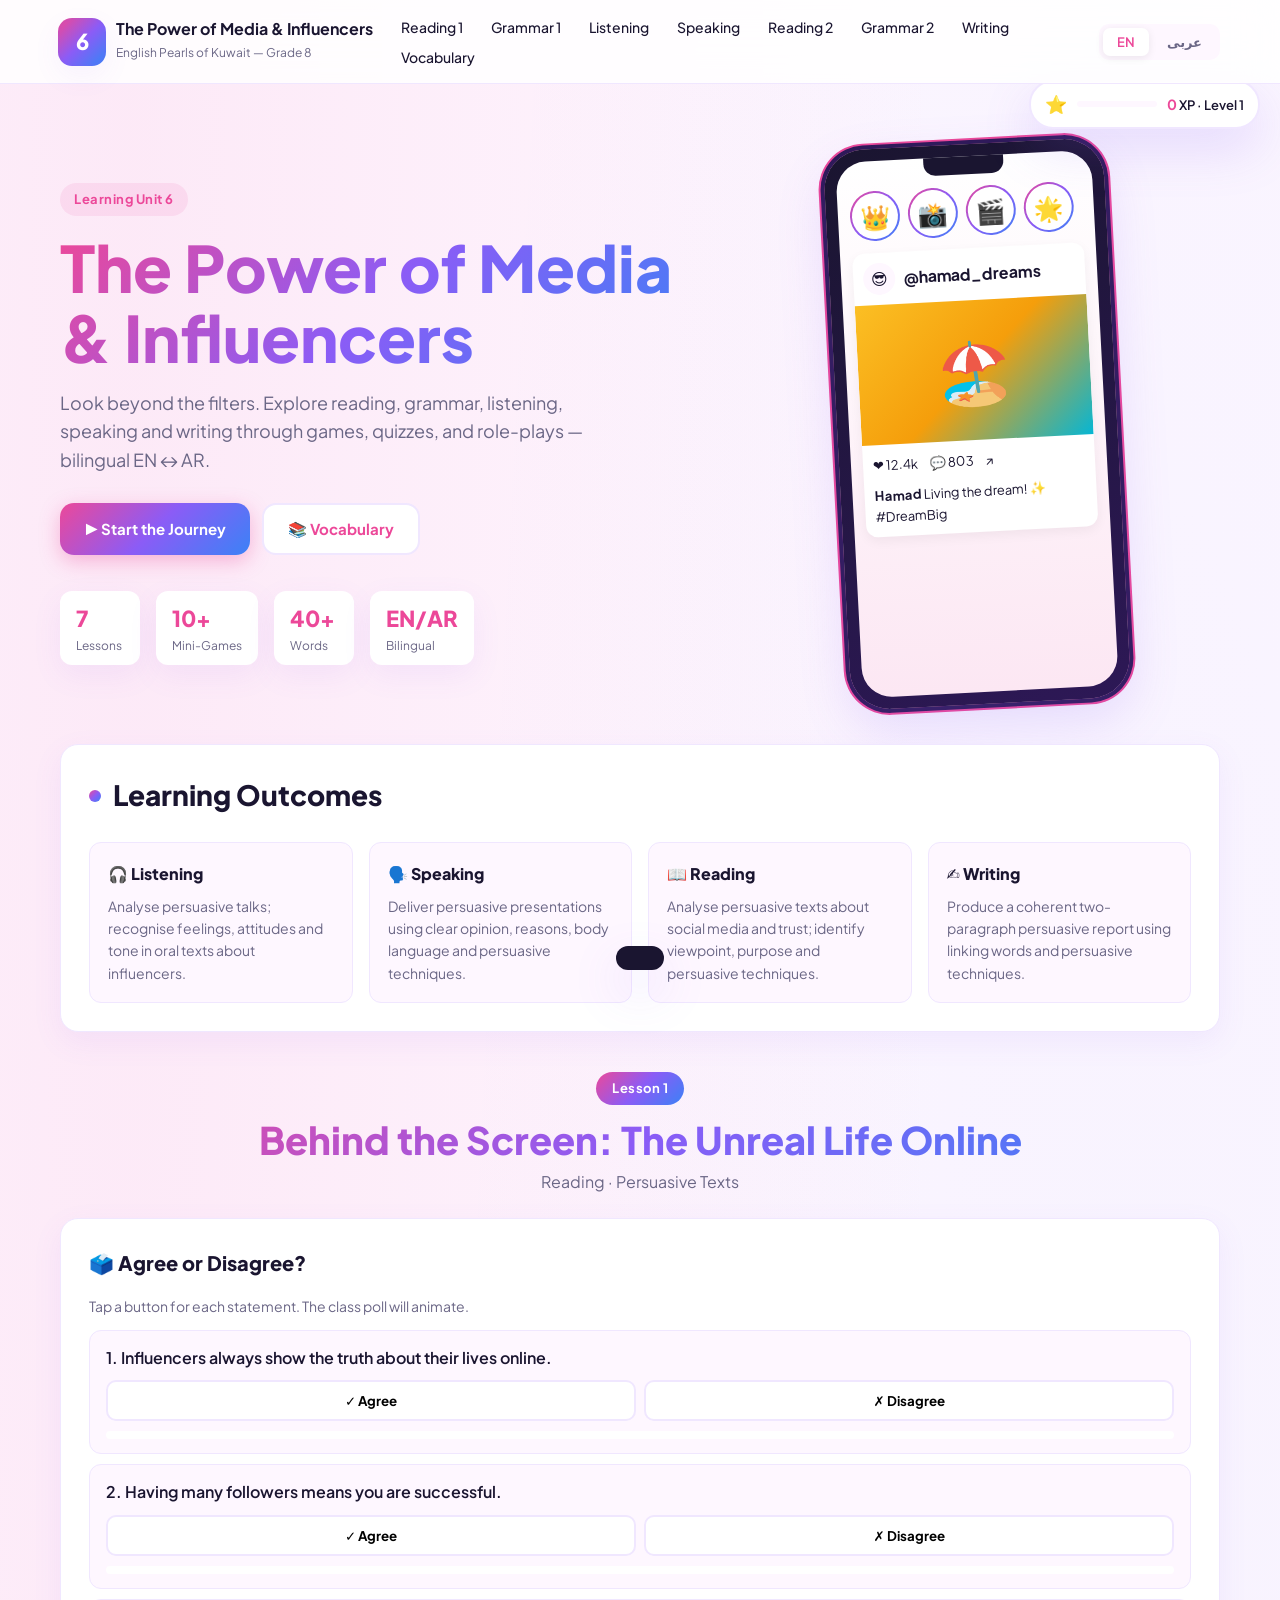
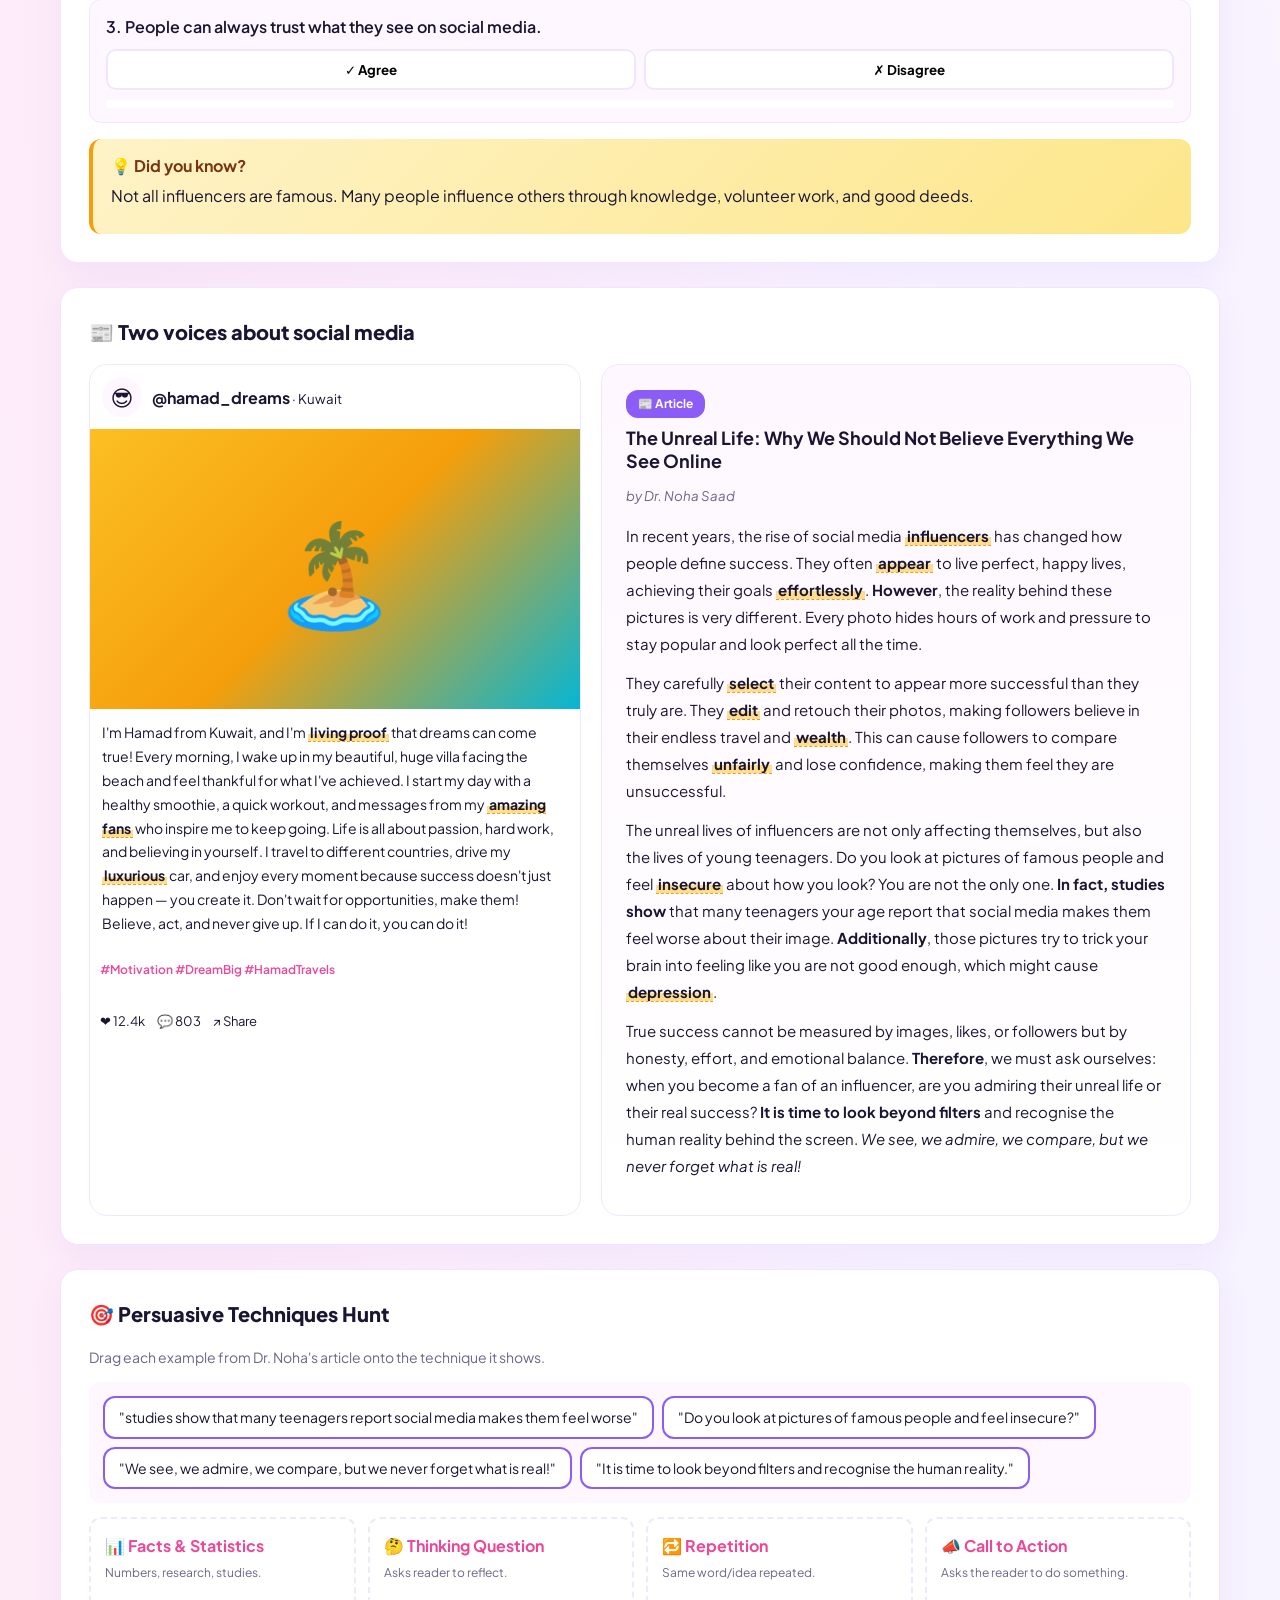
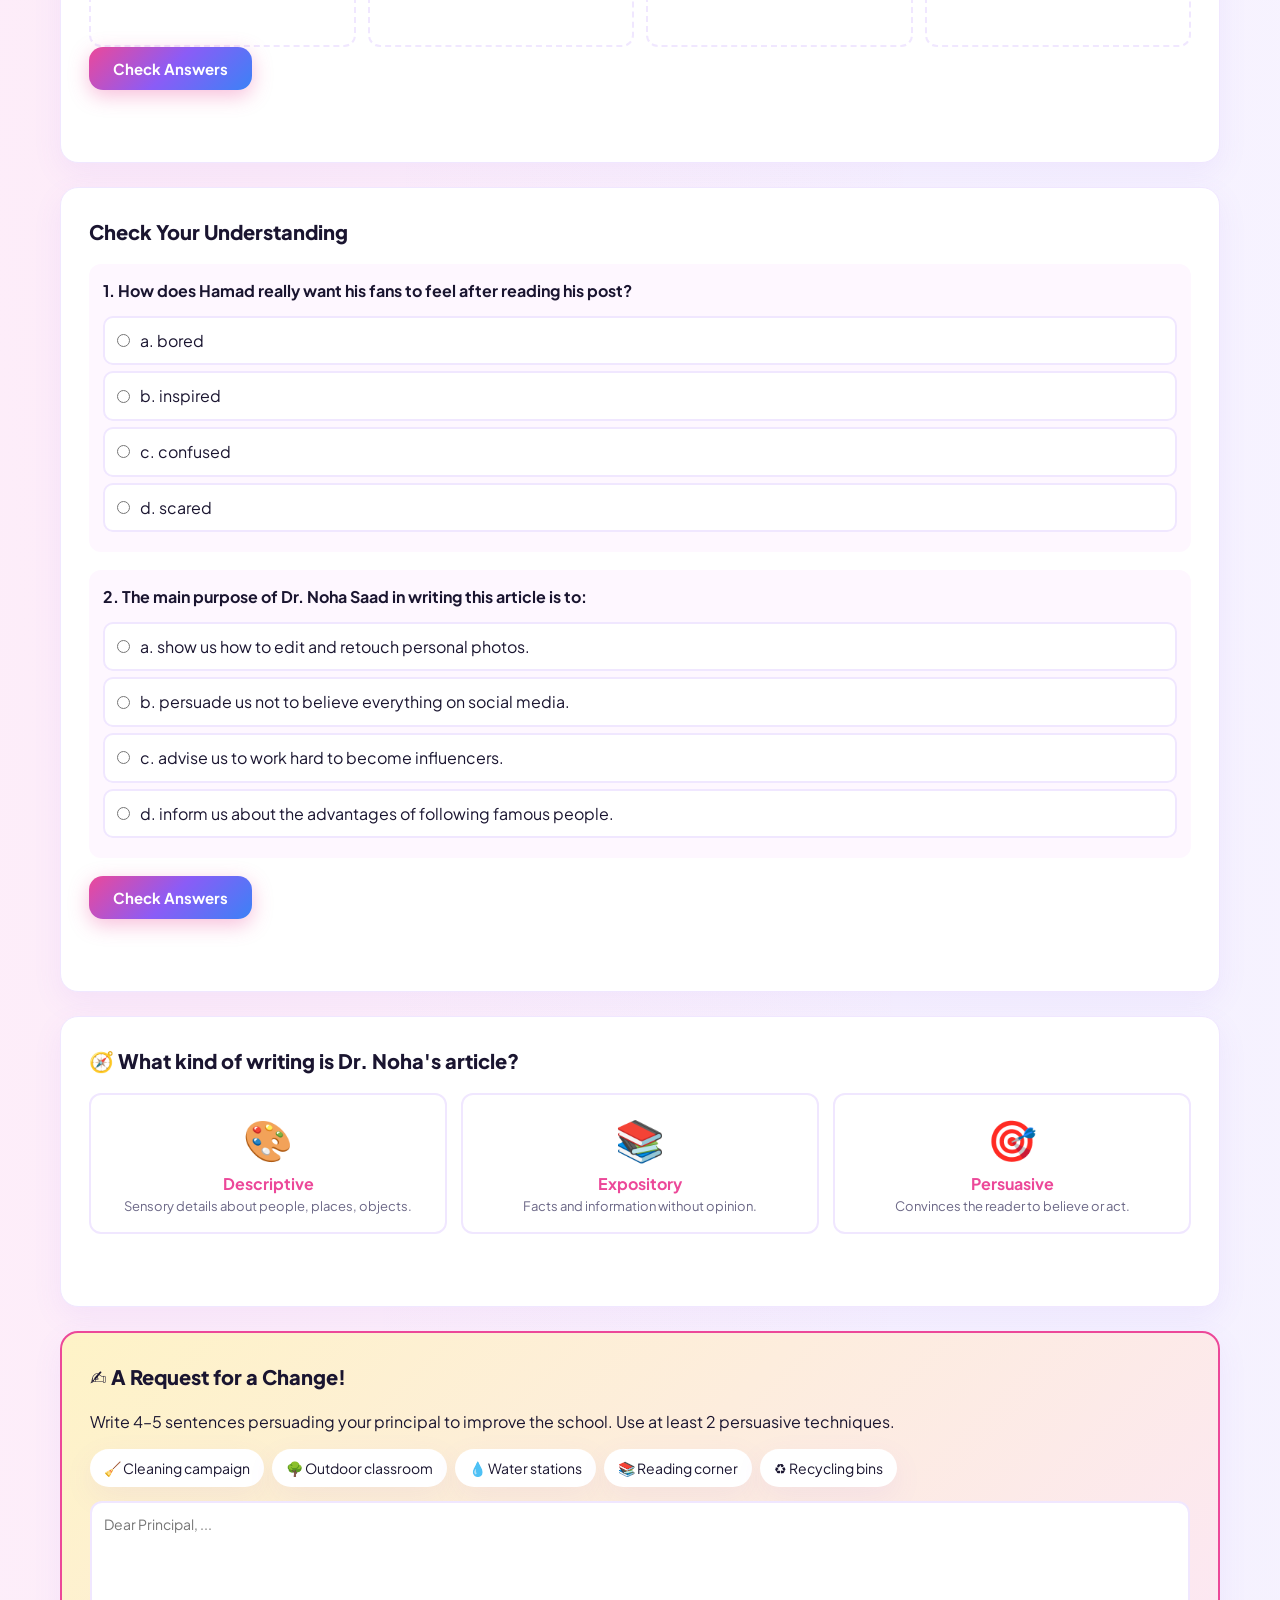
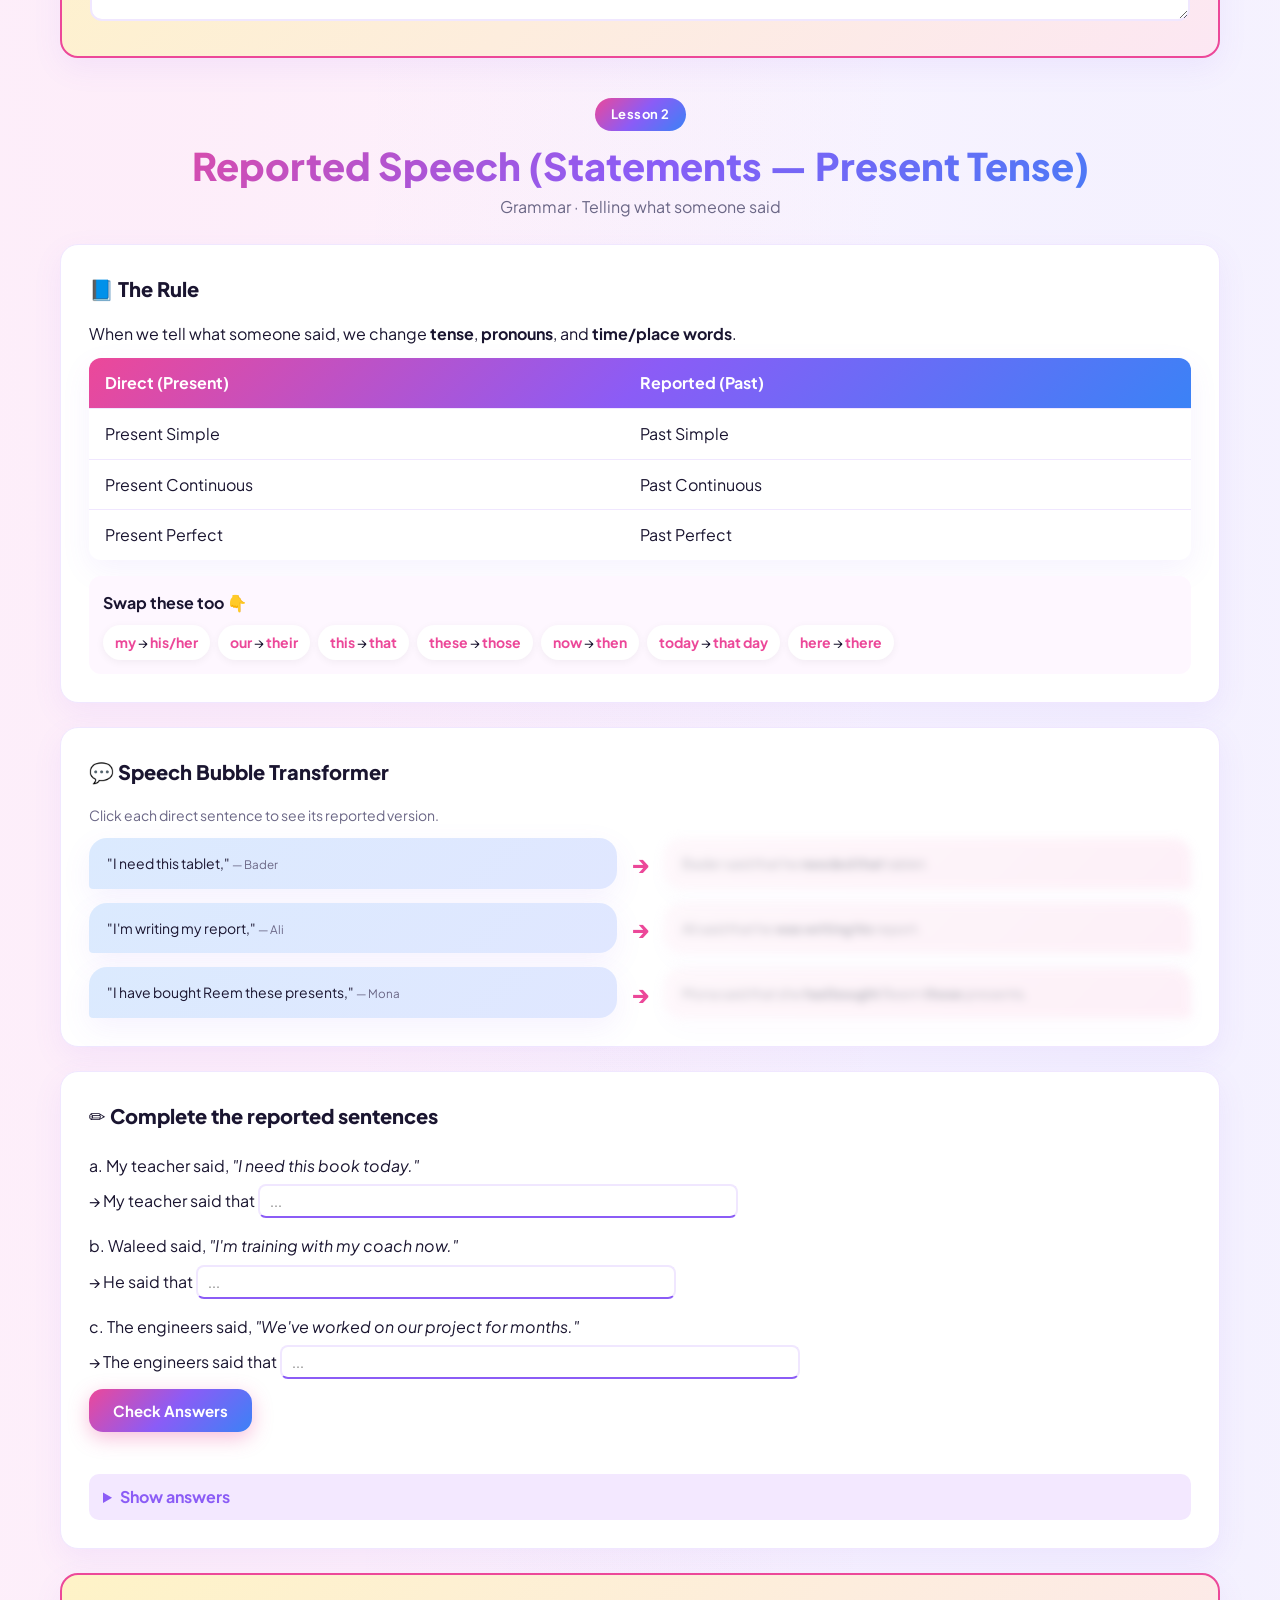
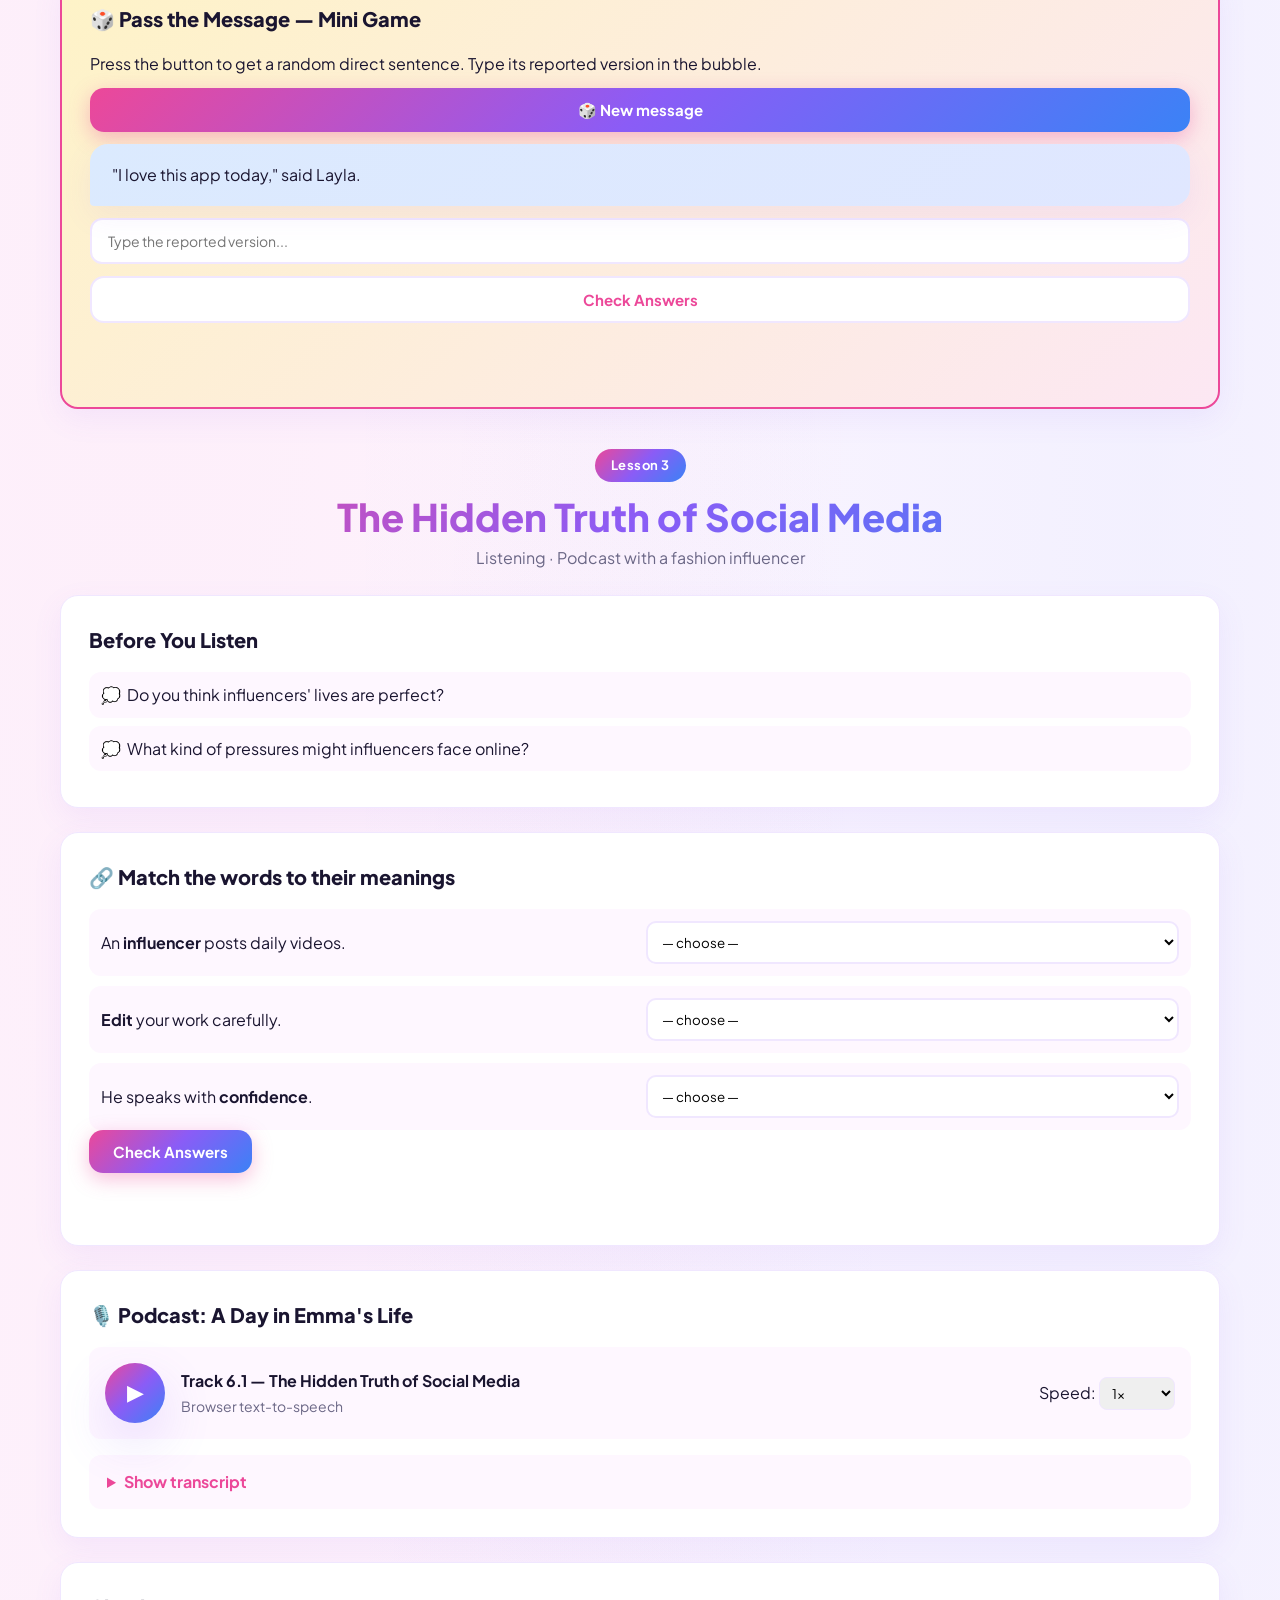
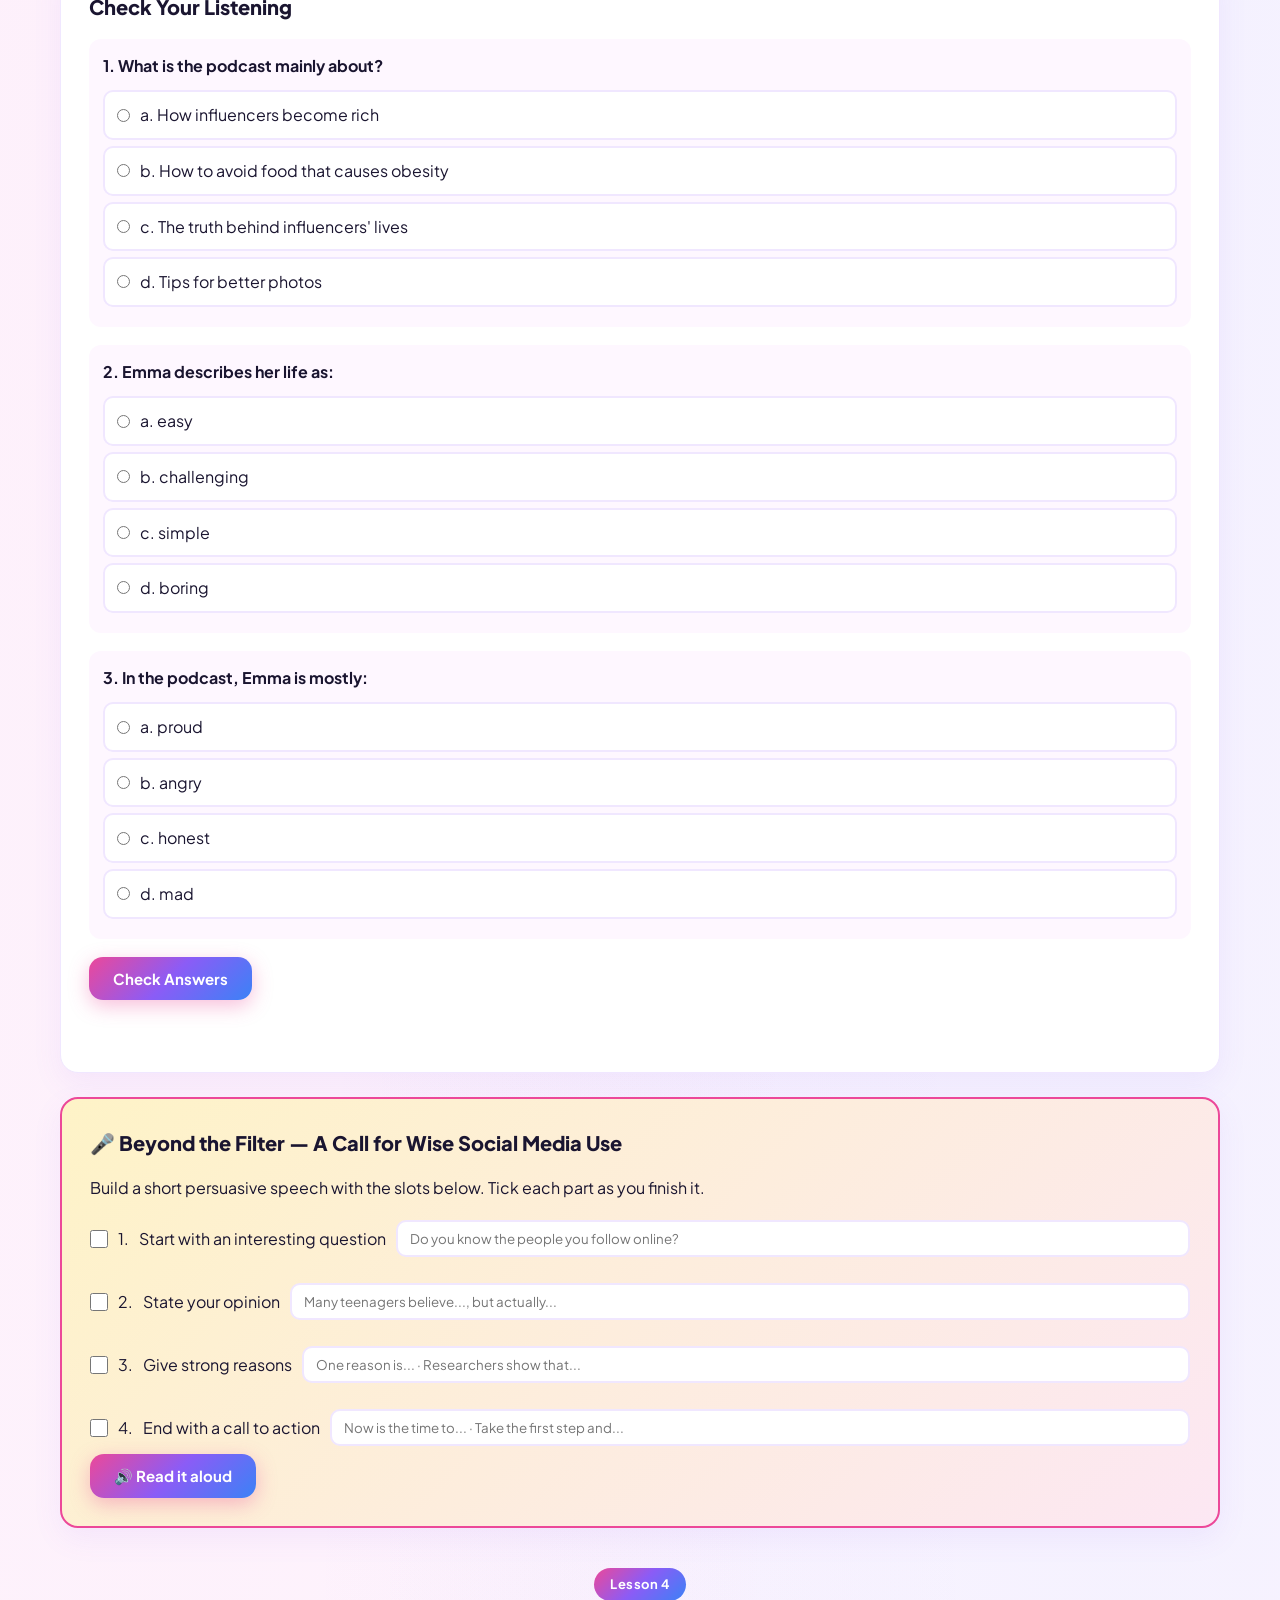
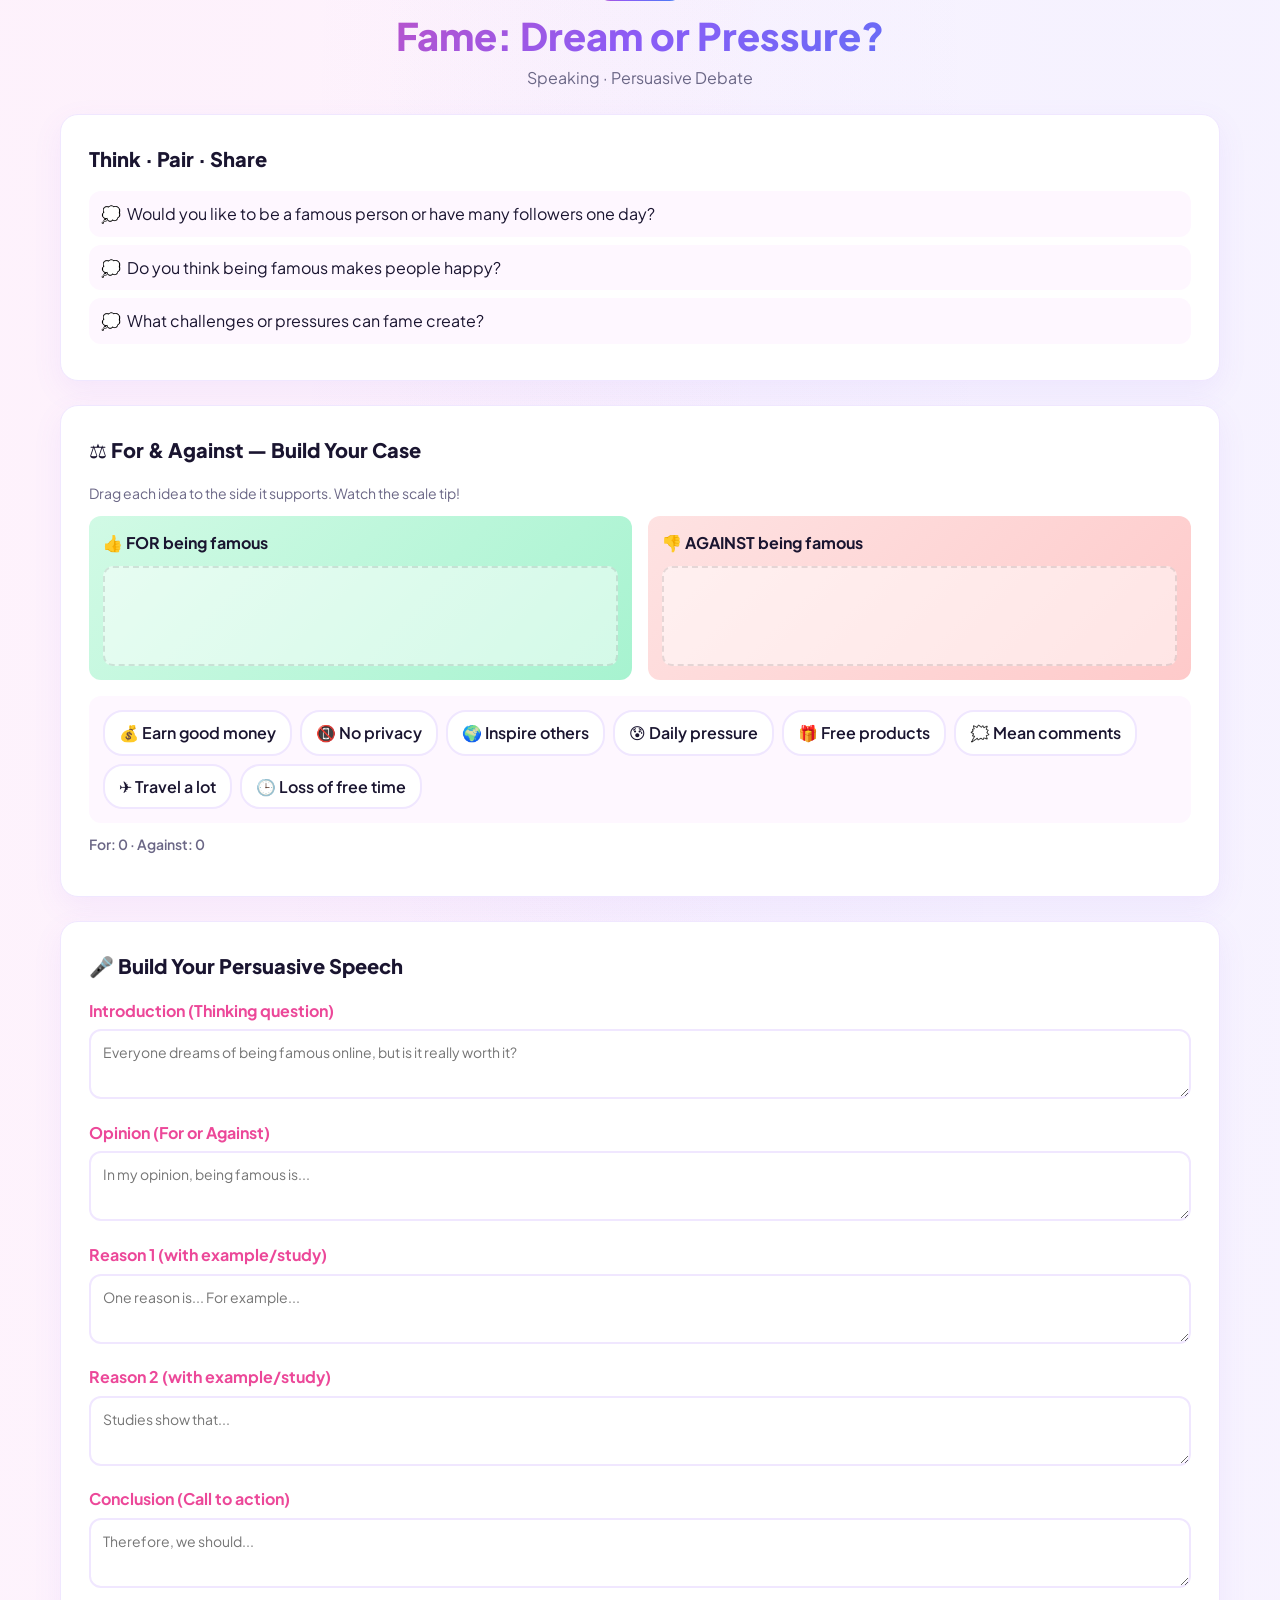
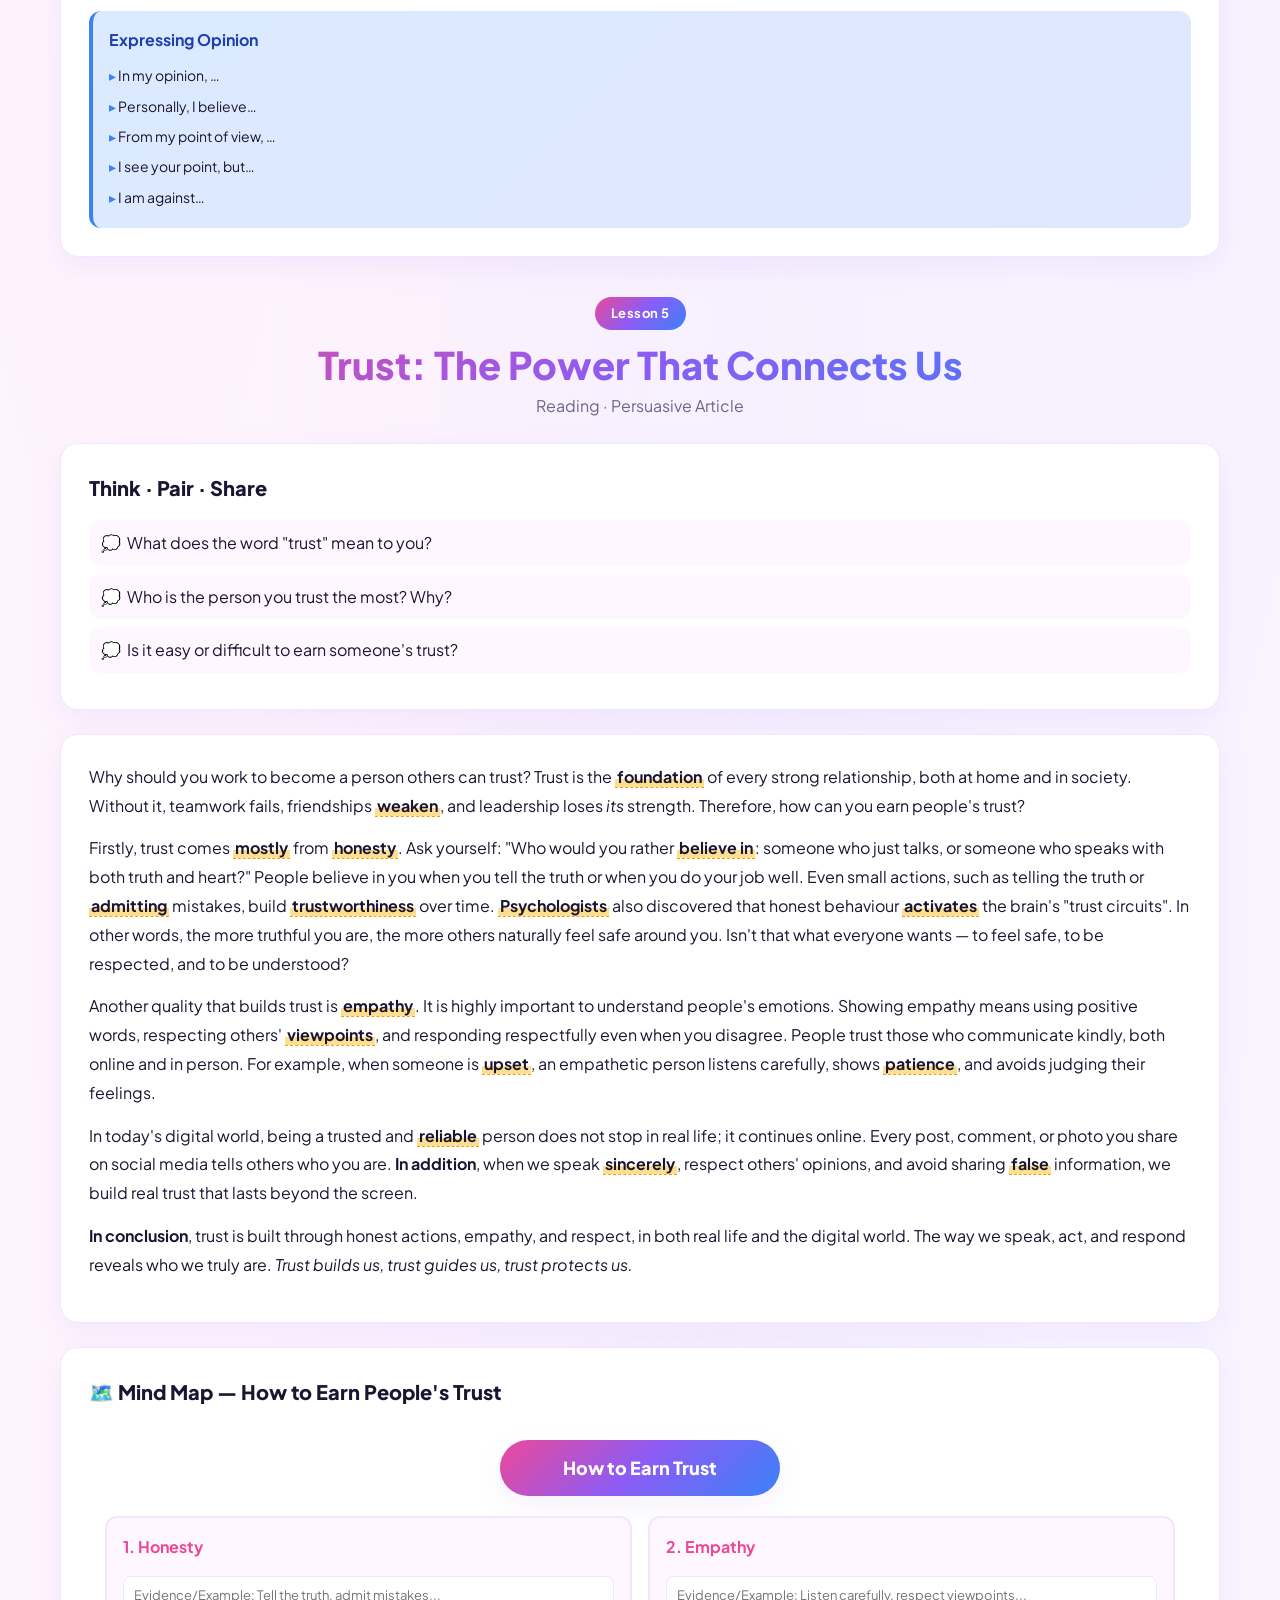
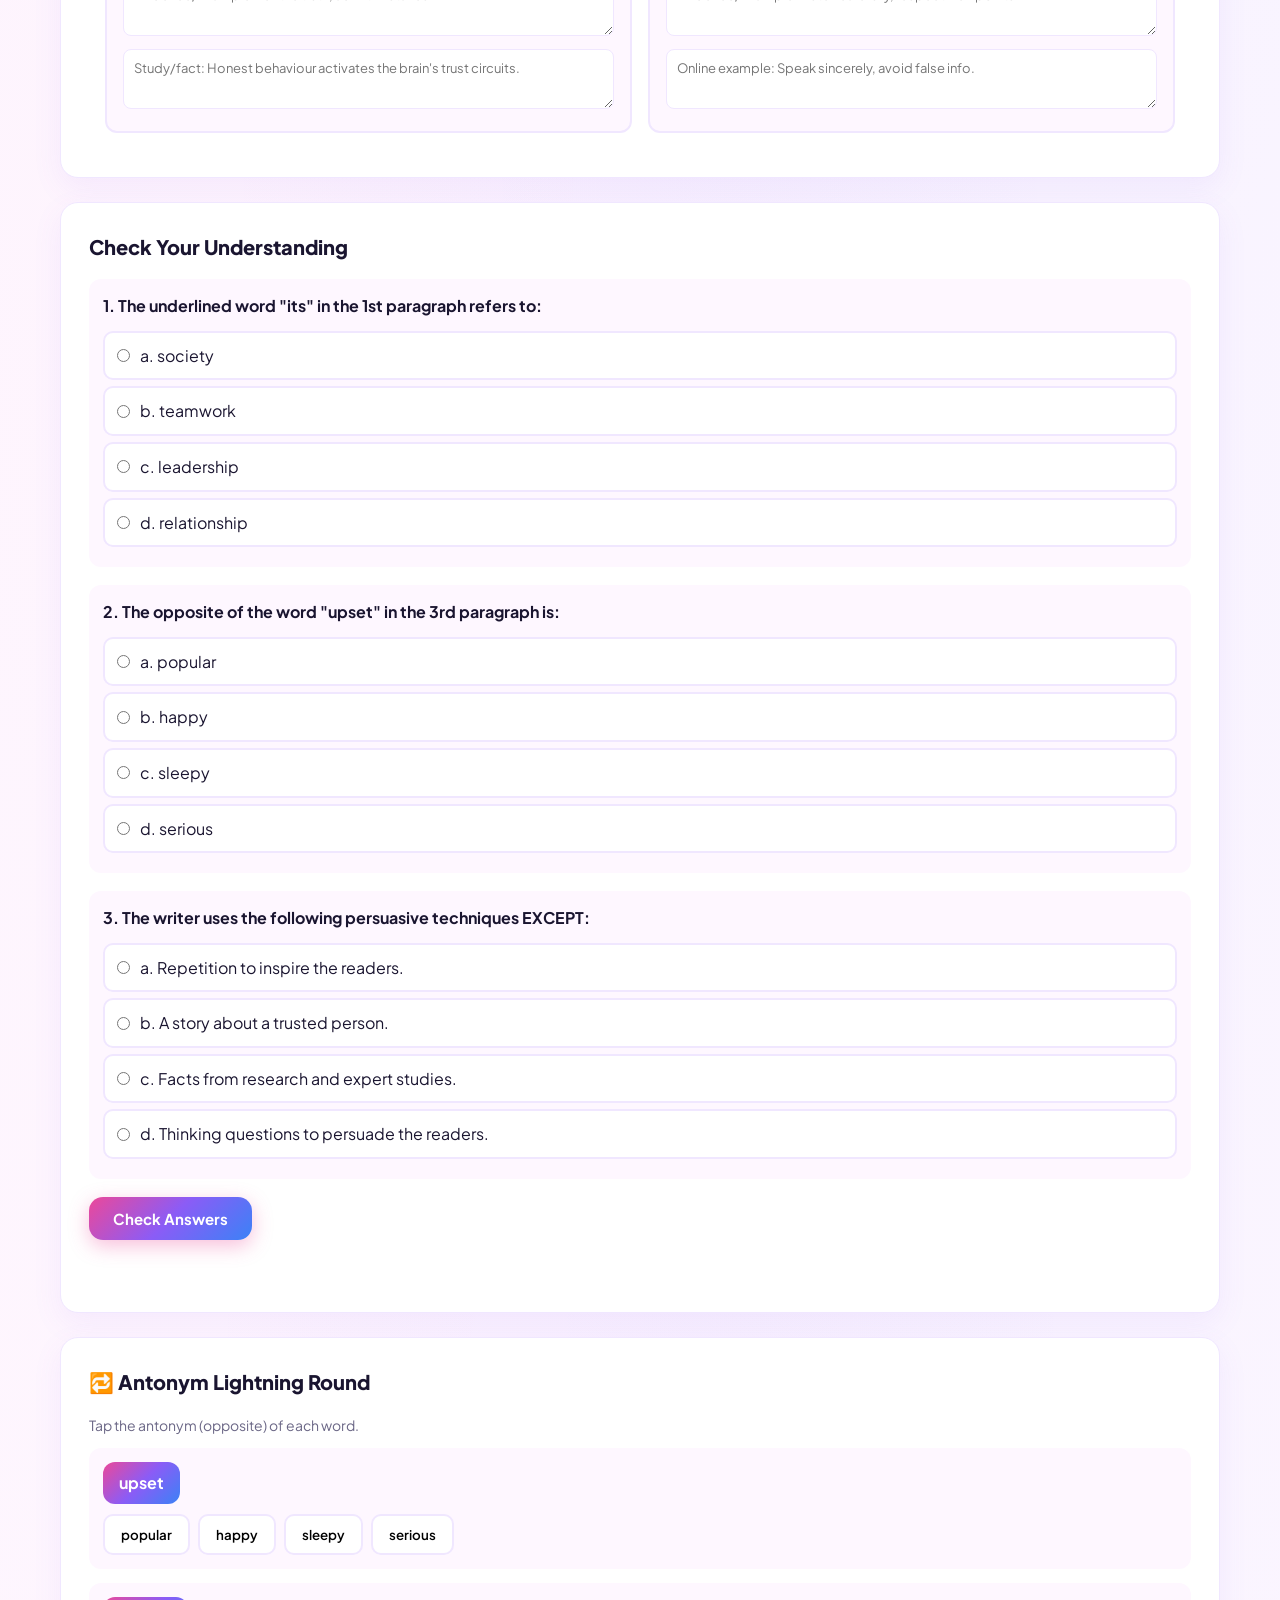
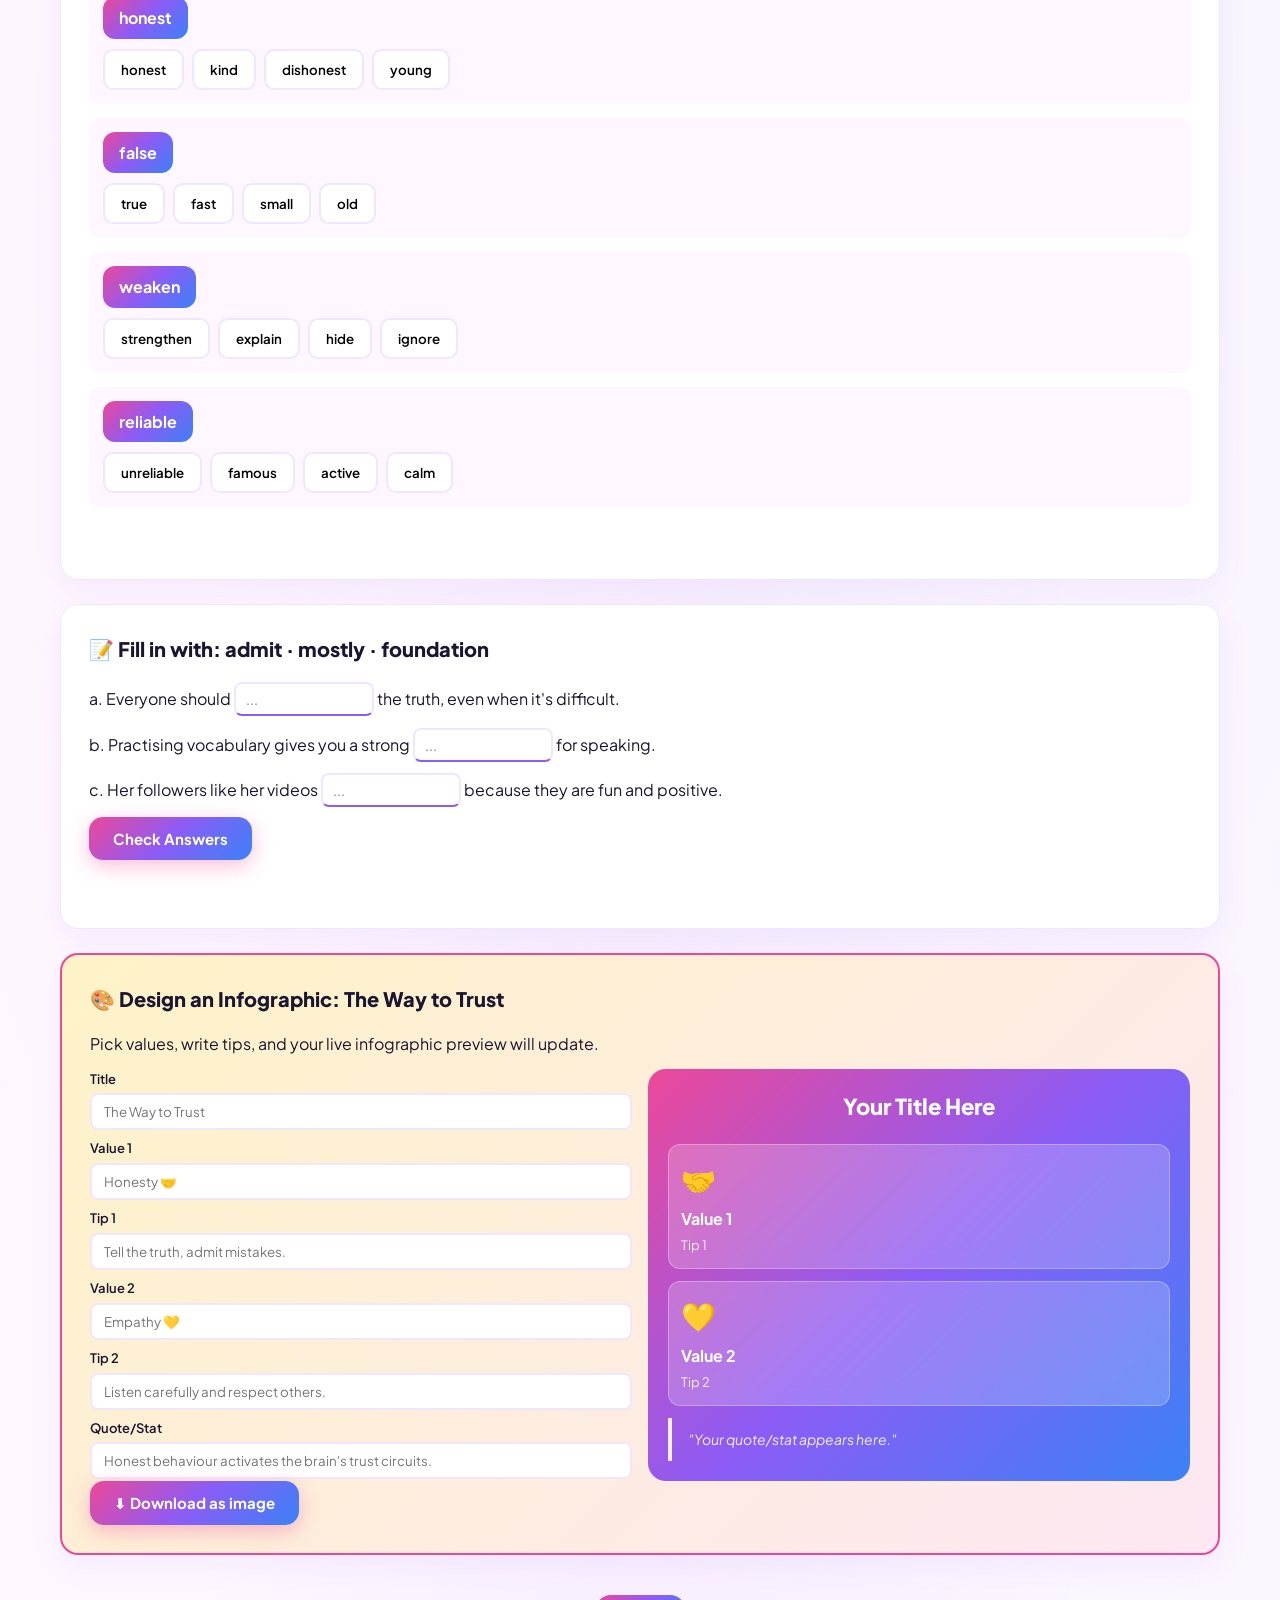
==== commit d303babf: "feat(unit-6): playful interactive bilingual site for Media & Influencers - Vibrant gradient theme wi" ====
--- a/index.html
+++ b/index.html
@@ -1,2438 +1,885 @@
 <!DOCTYPE html>
 <html lang="en" dir="ltr">
 <head>
-  <meta charset="UTF-8" />
-  <meta name="viewport" content="width=device-width, initial-scale=1.0" />
-  <title>English Pearls – Unit 5: Community & Volunteering</title>
-  <link rel="preconnect" href="https://fonts.googleapis.com" />
-  <link rel="preconnect" href="https://fonts.gstatic.com" crossorigin />
-  <link href="https://fonts.googleapis.com/css2?family=Cairo:wght@300;400;600;700;800&family=Nunito:wght@300;400;600;700;800&display=swap" rel="stylesheet" />
-  <style>
-    /* ===== CSS VARIABLES ===== */
-    :root {
-      --purple: #7b2d8b;
-      --purple-light: #9c3fb0;
-      --purple-dark: #5a1f66;
-      --orange: #e07b39;
-      --orange-light: #f09050;
-      --gold: #f5a623;
-      --green: #2e8b57;
-      --green-light: #3aad6f;
-      --blue: #2563eb;
-      --blue-light: #3b82f6;
-      --red: #dc2626;
-      --bg: #f7f3fc;
-      --card: #ffffff;
-      --text: #1a1a2e;
-      --text-muted: #6b6b8a;
-      --border: #e5d8f5;
-      --shadow: 0 4px 20px rgba(123,45,139,0.10);
-      --shadow-hover: 0 8px 32px rgba(123,45,139,0.18);
-      --radius: 16px;
-      --radius-sm: 10px;
-    }
-
-    /* ===== RESET & BASE ===== */
-    *, *::before, *::after { box-sizing: border-box; margin: 0; padding: 0; }
-    html { scroll-behavior: smooth; }
-    body {
-      font-family: 'Nunito', 'Cairo', sans-serif;
-      background: var(--bg);
-      color: var(--text);
-      line-height: 1.7;
-    }
-    body.ar {
-      font-family: 'Cairo', 'Nunito', sans-serif;
-      direction: rtl;
-    }
-    body.ar [dir="ltr"] { direction: rtl; }
-
-    /* ===== SCROLLBAR ===== */
-    ::-webkit-scrollbar { width: 8px; }
-    ::-webkit-scrollbar-track { background: #f1e8fa; }
-    ::-webkit-scrollbar-thumb { background: var(--purple-light); border-radius: 4px; }
-
-    /* ===== HEADER ===== */
-    header {
-      background: linear-gradient(135deg, var(--purple-dark) 0%, var(--purple) 60%, var(--purple-light) 100%);
-      color: #fff;
-      padding: 0;
-      position: sticky;
-      top: 0;
-      z-index: 100;
-      box-shadow: 0 4px 20px rgba(90,31,102,0.35);
-    }
-    .header-inner {
-      max-width: 1100px;
-      margin: 0 auto;
-      padding: 14px 20px;
-      display: flex;
-      align-items: center;
-      justify-content: space-between;
-      gap: 16px;
-      flex-wrap: wrap;
-    }
-    .header-title {
-      display: flex;
-      flex-direction: column;
-    }
-    .header-title .series { font-size: 0.75rem; opacity: 0.8; letter-spacing: 1.5px; text-transform: uppercase; }
-    .header-title h1 { font-size: 1.25rem; font-weight: 800; line-height: 1.2; }
-    .header-title .unit-tag {
-      display: inline-block;
-      background: rgba(255,255,255,0.18);
-      border-radius: 20px;
-      font-size: 0.72rem;
-      padding: 2px 12px;
-      margin-top: 4px;
-      letter-spacing: 0.5px;
-    }
-    .header-controls { display: flex; align-items: center; gap: 10px; }
-    .lang-toggle {
-      background: rgba(255,255,255,0.18);
-      border: 2px solid rgba(255,255,255,0.45);
-      border-radius: 30px;
-      color: #fff;
-      cursor: pointer;
-      font-family: inherit;
-      font-size: 0.85rem;
-      font-weight: 700;
-      padding: 6px 18px;
-      transition: all 0.25s;
-      display: flex;
-      align-items: center;
-      gap: 6px;
-    }
-    .lang-toggle:hover { background: rgba(255,255,255,0.32); transform: scale(1.04); }
-    .progress-bar-wrap {
-      width: 100%;
-      height: 4px;
-      background: rgba(255,255,255,0.15);
-    }
-    #progressBar {
-      height: 4px;
-      background: var(--gold);
-      width: 0%;
-      transition: width 0.4s;
-    }
-
-    /* ===== NAV TABS ===== */
-    .lessons-nav {
-      background: #fff;
-      border-bottom: 2px solid var(--border);
-      position: sticky;
-      top: 80px;
-      z-index: 90;
-      overflow-x: auto;
-      scrollbar-width: none;
-    }
-    .lessons-nav::-webkit-scrollbar { display: none; }
-    .lessons-nav-inner {
-      display: flex;
-      gap: 0;
-      max-width: 1100px;
-      margin: 0 auto;
-      padding: 0 10px;
-    }
-    .nav-tab {
-      background: none;
-      border: none;
-      border-bottom: 3px solid transparent;
-      color: var(--text-muted);
-      cursor: pointer;
-      font-family: inherit;
-      font-size: 0.78rem;
-      font-weight: 700;
-      padding: 12px 14px;
-      transition: all 0.2s;
-      white-space: nowrap;
-      letter-spacing: 0.3px;
-    }
-    .nav-tab:hover { color: var(--purple); background: var(--bg); }
-    .nav-tab.active {
-      color: var(--purple);
-      border-bottom-color: var(--purple);
-      background: #fbf5ff;
-    }
-
-    /* ===== MAIN LAYOUT ===== */
-    main {
-      max-width: 1100px;
-      margin: 0 auto;
-      padding: 32px 16px 60px;
-    }
-
-    /* ===== SECTION PANELS ===== */
-    .lesson-section {
-      display: none;
-      animation: fadeIn 0.4s ease;
-    }
-    .lesson-section.active { display: block; }
-    @keyframes fadeIn {
-      from { opacity: 0; transform: translateY(12px); }
-      to { opacity: 1; transform: translateY(0); }
-    }
-
-    /* ===== HERO BANNER ===== */
-    .unit-hero {
-      background: linear-gradient(135deg, var(--purple) 0%, var(--purple-light) 100%);
-      border-radius: var(--radius);
-      color: #fff;
-      padding: 40px 32px;
-      margin-bottom: 28px;
-      position: relative;
-      overflow: hidden;
-    }
-    .unit-hero::before {
-      content: '🌟';
-      position: absolute;
-      font-size: 120px;
-      right: 20px;
-      top: -10px;
-      opacity: 0.12;
-    }
-    .unit-hero h2 { font-size: 1.9rem; font-weight: 800; margin-bottom: 8px; }
-    .unit-hero p { font-size: 1rem; opacity: 0.9; max-width: 600px; }
-    .unit-hero .hero-tags { display: flex; flex-wrap: wrap; gap: 8px; margin-top: 16px; }
-    .unit-hero .hero-tag {
-      background: rgba(255,255,255,0.2);
-      border-radius: 20px;
-      font-size: 0.75rem;
-      font-weight: 700;
-      padding: 4px 14px;
-      border: 1px solid rgba(255,255,255,0.35);
-    }
-
-    /* ===== LESSON HEADER ===== */
-    .lesson-header {
-      display: flex;
-      align-items: center;
-      gap: 14px;
-      margin-bottom: 24px;
-    }
-    .lesson-num {
-      background: var(--purple);
-      color: #fff;
-      width: 48px;
-      height: 48px;
-      border-radius: 50%;
-      display: flex;
-      align-items: center;
-      justify-content: center;
-      font-size: 1.2rem;
-      font-weight: 800;
-      flex-shrink: 0;
-    }
-    .lesson-header h2 {
-      font-size: 1.4rem;
-      font-weight: 800;
-      color: var(--purple-dark);
-    }
-    .lesson-header .skill-badge {
-      background: var(--purple-light);
-      color: #fff;
-      font-size: 0.7rem;
-      font-weight: 700;
-      padding: 3px 12px;
-      border-radius: 20px;
-      letter-spacing: 0.5px;
-    }
-
-    /* ===== CARDS ===== */
-    .card {
-      background: var(--card);
-      border-radius: var(--radius);
-      box-shadow: var(--shadow);
-      padding: 24px;
-      margin-bottom: 20px;
-      border: 1px solid var(--border);
-      transition: box-shadow 0.2s;
-    }
-    .card:hover { box-shadow: var(--shadow-hover); }
-    .card-title {
-      font-size: 1rem;
-      font-weight: 800;
-      color: var(--purple-dark);
-      margin-bottom: 14px;
-      display: flex;
-      align-items: center;
-      gap: 8px;
-    }
-    .card-title .icon { font-size: 1.2rem; }
-
-    /* ===== VOCABULARY GRID ===== */
-    .vocab-grid {
-      display: grid;
-      grid-template-columns: repeat(auto-fill, minmax(200px, 1fr));
-      gap: 10px;
-      margin-top: 10px;
-    }
-    .vocab-chip {
-      background: linear-gradient(135deg, #f5eeff, #ede0ff);
-      border: 1px solid #d8bfff;
-      border-radius: var(--radius-sm);
-      padding: 10px 14px;
-      cursor: pointer;
-      transition: all 0.2s;
-      position: relative;
-    }
-    .vocab-chip:hover { background: linear-gradient(135deg, #ede0ff, #d8bfff); transform: translateY(-2px); box-shadow: 0 4px 12px rgba(123,45,139,0.15); }
-    .vocab-chip .word { font-weight: 700; color: var(--purple-dark); font-size: 0.9rem; }
-    .vocab-chip .pos { font-size: 0.68rem; color: var(--purple-light); font-weight: 600; margin-left: 4px; }
-    .vocab-chip .meaning {
-      display: none;
-      margin-top: 8px;
-      padding-top: 8px;
-      border-top: 1px dashed #c8a8e9;
-      font-size: 0.82rem;
-      color: var(--text);
-    }
-    .vocab-chip .meaning .ar { color: var(--purple); font-weight: 700; font-size: 0.88rem; }
-    .vocab-chip .meaning .en { color: var(--text-muted); }
-    .vocab-chip.open .meaning { display: block; }
-    .vocab-chip.open { background: linear-gradient(135deg, #ede0ff, #d8bfff); }
-
-    /* ===== READING TEXT ===== */
-    .reading-text {
-      background: linear-gradient(to bottom, #fdf9ff, #f9f3fe);
-      border-left: 4px solid var(--purple);
-      border-radius: 0 var(--radius) var(--radius) 0;
-      padding: 20px 24px;
-      font-size: 0.95rem;
-      line-height: 1.9;
-      margin: 12px 0;
-    }
-    body.ar .reading-text {
-      border-left: none;
-      border-right: 4px solid var(--purple);
-      border-radius: var(--radius) 0 0 var(--radius);
-    }
-    .reading-text p { margin-bottom: 12px; }
-    .reading-text p:last-child { margin-bottom: 0; }
-
-    /* ===== GRAMMAR BOXES ===== */
-    .grammar-box {
-      background: linear-gradient(135deg, #fff8e7, #fff3d0);
-      border: 2px solid var(--gold);
-      border-radius: var(--radius);
-      padding: 20px 24px;
-      margin: 12px 0;
-    }
-    .grammar-box h3 { color: #b07600; font-size: 1rem; font-weight: 800; margin-bottom: 10px; }
-    .grammar-box .formula {
-      background: #fff;
-      border: 1px solid #f0d080;
-      border-radius: var(--radius-sm);
-      padding: 10px 16px;
-      font-size: 0.9rem;
-      font-weight: 700;
-      color: var(--purple-dark);
-      display: inline-block;
-      margin: 6px 0;
-    }
-    .grammar-box .example { font-style: italic; color: #7a5500; margin: 4px 0; font-size: 0.88rem; }
-    .tip-box {
-      background: #e8f5e9;
-      border-left: 4px solid var(--green);
-      border-radius: 0 var(--radius-sm) var(--radius-sm) 0;
-      padding: 12px 16px;
-      margin: 10px 0;
-      font-size: 0.85rem;
-      color: #1b5e20;
-    }
-    body.ar .tip-box {
-      border-left: none;
-      border-right: 4px solid var(--green);
-      border-radius: var(--radius-sm) 0 0 var(--radius-sm);
-    }
-
-    /* ===== EXERCISES ===== */
-    .exercise-container { margin: 10px 0; }
-    .exercise-item {
-      background: #fafafa;
-      border: 1px solid #eee;
-      border-radius: var(--radius-sm);
-      padding: 14px 18px;
-      margin-bottom: 10px;
-    }
-    .exercise-item .q { font-weight: 700; color: var(--text); margin-bottom: 8px; font-size: 0.9rem; }
-    .options-grid {
-      display: grid;
-      grid-template-columns: repeat(2, 1fr);
-      gap: 8px;
-      margin-top: 8px;
-    }
-    .opt-btn {
-      background: #fff;
-      border: 2px solid #ddd;
-      border-radius: var(--radius-sm);
-      cursor: pointer;
-      font-family: inherit;
-      font-size: 0.83rem;
-      padding: 8px 12px;
-      text-align: start;
-      transition: all 0.2s;
-    }
-    .opt-btn:hover { border-color: var(--purple-light); background: #f5eeff; }
-    .opt-btn.correct { background: #e8f5e9; border-color: var(--green); color: #1b5e20; font-weight: 700; }
-    .opt-btn.wrong { background: #fdecea; border-color: var(--red); color: #b71c1c; }
-    .opt-btn:disabled { cursor: default; }
-    .feedback-msg {
-      font-size: 0.82rem;
-      font-weight: 700;
-      padding: 6px 10px;
-      border-radius: 6px;
-      margin-top: 8px;
-      display: none;
-    }
-    .feedback-msg.show { display: inline-block; }
-    .feedback-msg.ok { background: #e8f5e9; color: #2e7d32; }
-    .feedback-msg.err { background: #fdecea; color: #c62828; }
-
-    /* ===== FILL BLANKS ===== */
-    .blank-input {
-      border: 2px solid var(--purple-light);
-      border-radius: 6px;
-      font-family: inherit;
-      font-size: 0.9rem;
-      padding: 4px 10px;
-      outline: none;
-      width: 130px;
-      transition: border-color 0.2s;
-    }
-    .blank-input:focus { border-color: var(--purple); }
-    .blank-input.correct { border-color: var(--green); background: #e8f5e9; }
-    .blank-input.wrong { border-color: var(--red); background: #fdecea; }
-    .check-btn, .reveal-btn {
-      background: var(--purple);
-      border: none;
-      border-radius: 8px;
-      color: #fff;
-      cursor: pointer;
-      font-family: inherit;
-      font-size: 0.82rem;
-      font-weight: 700;
-      margin: 8px 4px 0 0;
-      padding: 7px 18px;
-      transition: background 0.2s, transform 0.1s;
-    }
-    .check-btn:hover { background: var(--purple-dark); transform: translateY(-1px); }
-    .reveal-btn { background: var(--orange); }
-    .reveal-btn:hover { background: var(--orange-light); }
-
-    /* ===== MATCHING EXERCISE ===== */
-    .match-table {
-      width: 100%;
-      border-collapse: collapse;
-      font-size: 0.88rem;
-      margin: 10px 0;
-    }
-    .match-table td, .match-table th {
-      border: 1px solid var(--border);
-      padding: 10px 14px;
-      vertical-align: middle;
-    }
-    .match-table th { background: var(--purple); color: #fff; font-weight: 700; }
-    .match-table tr:nth-child(even) td { background: #fbf5ff; }
-    .match-select {
-      border: 2px solid var(--purple-light);
-      border-radius: 6px;
-      font-family: inherit;
-      font-size: 0.85rem;
-      padding: 4px 8px;
-      width: 100%;
-    }
-
-    /* ===== WORD CATEGORY TABLE ===== */
-    .word-table {
-      width: 100%;
-      border-collapse: collapse;
-      font-size: 0.88rem;
-    }
-    .word-table th, .word-table td {
-      border: 1px solid var(--border);
-      padding: 10px 14px;
-      text-align: start;
-    }
-    .word-table th { background: var(--purple); color: #fff; }
-    .word-table tr:nth-child(even) td { background: #f9f5ff; }
-
-    /* ===== INFO BOXES ===== */
-    .info-box {
-      border-radius: var(--radius);
-      padding: 18px 22px;
-      margin: 12px 0;
-    }
-    .info-box.blue { background: #e3f0ff; border-left: 4px solid var(--blue); }
-    .info-box.purple { background: #f5eeff; border-left: 4px solid var(--purple-light); }
-    .info-box.green { background: #e8f5e9; border-left: 4px solid var(--green); }
-    .info-box.orange { background: #fff3e0; border-left: 4px solid var(--orange); }
-    body.ar .info-box { border-left: none; border-right: 4px solid; }
-    body.ar .info-box.blue { border-right-color: var(--blue); }
-    body.ar .info-box.purple { border-right-color: var(--purple-light); }
-    body.ar .info-box.green { border-right-color: var(--green); }
-    body.ar .info-box.orange { border-right-color: var(--orange); }
-    .info-box strong { color: var(--purple-dark); }
-
-    /* ===== OUTCOME LIST ===== */
-    .outcome-list {
-      list-style: none;
-      display: grid;
-      grid-template-columns: repeat(auto-fill, minmax(280px, 1fr));
-      gap: 10px;
-      margin: 10px 0;
-    }
-    .outcome-list li {
-      background: linear-gradient(135deg, #f5eeff, #ede0ff);
-      border-radius: var(--radius-sm);
-      padding: 10px 14px 10px 36px;
-      position: relative;
-      font-size: 0.85rem;
-      line-height: 1.5;
-      border: 1px solid #d5b8f7;
-    }
-    .outcome-list li::before {
-      content: '✓';
-      position: absolute;
-      left: 12px;
-      top: 10px;
-      color: var(--green);
-      font-weight: 800;
-    }
-    body.ar .outcome-list li { padding: 10px 36px 10px 14px; }
-    body.ar .outcome-list li::before { left: auto; right: 12px; }
-
-    /* ===== CHAIN REACTION ===== */
-    .chain-container {
-      display: flex;
-      align-items: center;
-      flex-wrap: wrap;
-      gap: 8px;
-      margin: 14px 0;
-    }
-    .chain-box {
-      background: linear-gradient(135deg, var(--purple), var(--purple-light));
-      border-radius: 12px;
-      color: #fff;
-      font-size: 0.82rem;
-      font-weight: 700;
-      padding: 10px 14px;
-      max-width: 160px;
-      text-align: center;
-    }
-    .chain-arrow {
-      color: var(--purple-light);
-      font-size: 1.4rem;
-      font-weight: 800;
-    }
-
-    /* ===== TABLE ===== */
-    .data-table {
-      width: 100%;
-      border-collapse: collapse;
-      font-size: 0.88rem;
-      margin: 12px 0;
-    }
-    .data-table th {
-      background: var(--purple);
-      color: #fff;
-      padding: 10px 14px;
-      text-align: start;
-    }
-    .data-table td {
-      border: 1px solid var(--border);
-      padding: 10px 14px;
-      vertical-align: top;
-    }
-    .data-table tr:nth-child(even) td { background: #faf5ff; }
-
-    /* ===== LINKER EXERCISE ===== */
-    .linker-select {
-      border: 2px solid var(--purple-light);
-      border-radius: 6px;
-      font-family: inherit;
-      font-size: 0.9rem;
-      padding: 3px 8px;
-      background: #fff;
-      cursor: pointer;
-    }
-    .linker-select.correct { border-color: var(--green); background: #e8f5e9; }
-    .linker-select.wrong { border-color: var(--red); background: #fdecea; }
-
-    /* ===== CHECKLIST ===== */
-    .checklist {
-      list-style: none;
-    }
-    .checklist li {
-      display: flex;
-      align-items: flex-start;
-      gap: 10px;
-      padding: 8px 0;
-      border-bottom: 1px solid #f0e8fa;
-      font-size: 0.88rem;
-    }
-    .checklist li:last-child { border-bottom: none; }
-    .checklist input[type="checkbox"] { width: 18px; height: 18px; accent-color: var(--purple); flex-shrink: 0; margin-top: 1px; cursor: pointer; }
-
-    /* ===== SCORE DISPLAY ===== */
-    .score-display {
-      background: linear-gradient(135deg, var(--purple-dark), var(--purple));
-      border-radius: var(--radius);
-      color: #fff;
-      padding: 20px 24px;
-      text-align: center;
-      margin: 16px 0;
-    }
-    .score-display .score-num { font-size: 3rem; font-weight: 800; line-height: 1; }
-    .score-display .score-label { font-size: 0.9rem; opacity: 0.85; margin-top: 4px; }
-
-    /* ===== WRITING OUTLINE ===== */
-    .outline-section {
-      background: linear-gradient(to bottom, #f9f5ff, #f5eeff);
-      border: 1px dashed var(--purple-light);
-      border-radius: var(--radius);
-      padding: 18px 22px;
-      margin: 10px 0;
-    }
-    .outline-section h4 { color: var(--purple-dark); font-size: 0.92rem; font-weight: 800; margin-bottom: 8px; }
-    .outline-textarea {
-      width: 100%;
-      min-height: 80px;
-      border: 2px solid var(--purple-light);
-      border-radius: 8px;
-      font-family: inherit;
-      font-size: 0.88rem;
-      padding: 10px 14px;
-      resize: vertical;
-      outline: none;
-      transition: border-color 0.2s;
-    }
-    .outline-textarea:focus { border-color: var(--purple); }
-
-    /* ===== HIGHLIGHT ===== */
-    .highlight-purple { color: var(--purple-dark); font-weight: 700; }
-    .highlight-red { color: var(--red); font-weight: 700; }
-    .highlight-green { color: var(--green); font-weight: 700; }
-    .highlight-orange { color: var(--orange); font-weight: 700; }
-
-    /* ===== RESPONSIVE ===== */
-    @media (max-width: 640px) {
-      .header-title h1 { font-size: 1rem; }
-      .unit-hero h2 { font-size: 1.3rem; }
-      .vocab-grid { grid-template-columns: repeat(auto-fill, minmax(150px, 1fr)); }
-      .options-grid { grid-template-columns: 1fr; }
-      main { padding: 16px 10px 50px; }
-    }
-
-    /* ===== HIDDEN ===== */
-    .en-text, .ar-text { }
-    body.en .ar-text { display: none; }
-    body.ar .en-text { display: none; }
-
-    /* ===== NAV ARROWS ===== */
-    .lesson-nav-btns {
-      display: flex;
-      justify-content: space-between;
-      margin-top: 32px;
-      gap: 10px;
-    }
-    .nav-lesson-btn {
-      background: var(--purple);
-      border: none;
-      border-radius: 10px;
-      color: #fff;
-      cursor: pointer;
-      font-family: inherit;
-      font-size: 0.88rem;
-      font-weight: 700;
-      padding: 10px 22px;
-      transition: background 0.2s, transform 0.1s;
-      display: flex;
-      align-items: center;
-      gap: 8px;
-    }
-    .nav-lesson-btn:hover { background: var(--purple-dark); transform: translateY(-1px); }
-    .nav-lesson-btn:disabled { background: #ccc; cursor: default; }
-
-    /* ===== QUOTE ===== */
-    .quote-box {
-      background: linear-gradient(135deg, var(--purple), var(--purple-light));
-      border-radius: var(--radius);
-      color: #fff;
-      font-size: 1rem;
-      font-style: italic;
-      font-weight: 600;
-      padding: 20px 28px;
-      text-align: center;
-      margin: 16px 0;
-      position: relative;
-    }
-    .quote-box::before { content: '"'; font-size: 3rem; position: absolute; top: -8px; left: 14px; opacity: 0.3; line-height: 1; }
-    body.ar .quote-box::before { left: auto; right: 14px; }
-
-    /* ===== VALUES & SKILLS BADGES ===== */
-    .badge-grid {
-      display: flex;
-      flex-wrap: wrap;
-      gap: 8px;
-      margin: 10px 0;
-    }
-    .badge {
-      border-radius: 20px;
-      font-size: 0.78rem;
-      font-weight: 700;
-      padding: 5px 14px;
-    }
-    .badge.skill { background: #e3f0ff; color: #1565c0; border: 1px solid #90caf9; }
-    .badge.value { background: #fce4ec; color: #880e4f; border: 1px solid #f48fb1; }
-
-    /* ===== SPEAKING CHECKLIST ===== */
-    .speaker-card {
-      background: linear-gradient(135deg, #e8f5e9, #c8e6c9);
-      border: 1px solid #a5d6a7;
-      border-radius: var(--radius);
-      padding: 18px 22px;
-    }
-    .speaker-card h4 { color: #1b5e20; font-size: 0.95rem; font-weight: 800; margin-bottom: 10px; }
-  </style>
+<meta charset="UTF-8" />
+<meta name="viewport" content="width=device-width, initial-scale=1.0" />
+<title>Unit 6 — The Power of Media & Influencers | English Pearls</title>
+<meta name="description" content="Interactive bilingual (EN/AR) learning site for Unit 6: The Power of Media & Influencers. Grade 8." />
+<link rel="preconnect" href="https://fonts.googleapis.com">
+<link rel="preconnect" href="https://fonts.gstatic.com" crossorigin>
+<link href="https://fonts.googleapis.com/css2?family=Cairo:wght@400;600;700;800&family=Plus+Jakarta+Sans:wght@300;400;500;600;700;800&display=swap" rel="stylesheet">
+<link rel="stylesheet" href="assets/styles.css" />
+<link rel="icon" href="data:image/svg+xml,%3Csvg xmlns='http://www.w3.org/2000/svg' viewBox='0 0 100 100'%3E%3Ctext y='.9em' font-size='90'%3E📱%3C/text%3E%3C/svg%3E">
 </head>
-<body class="en">
-
-<!-- HEADER -->
-<header>
-  <div class="header-inner">
-    <div class="header-title">
-      <span class="series en-text">English Pearls of Kuwait · Grade 8</span>
-      <span class="series ar-text">لؤلؤ الإنجليزية الكويتية · الصف الثامن</span>
-      <h1 class="en-text">Unit 5: Community &amp; Volunteering</h1>
-      <h1 class="ar-text">الوحدة 5: المجتمع والتطوع</h1>
-      <span class="unit-tag en-text">Interactive Learning Experience</span>
-      <span class="unit-tag ar-text">تجربة تعليمية تفاعلية</span>
-    </div>
-    <div class="header-controls">
-      <button class="lang-toggle" onclick="toggleLang()" id="langBtn">
-        <span>🌐</span>
-        <span id="langLabel">العربية</span>
+<body>
+
+<!-- XP / Badge HUD -->
+<div id="xpHud" class="xp-hud" aria-live="polite">
+  <span class="xp-icon">⭐</span>
+  <div class="xp-bar-wrap"><div class="xp-bar" id="xpBar"></div></div>
+  <span class="xp-text"><b id="xpVal">0</b> XP · <span id="xpLevel">Level 1</span></span>
+</div>
+
+<!-- Toast -->
+<div id="toast" class="toast" role="status" aria-live="polite"></div>
+
+<!-- Header -->
+<header class="site-header">
+  <div class="container nav-wrap">
+    <a class="brand" href="#hero">
+      <span class="brand-badge">6</span>
+      <span class="brand-text">
+        <strong data-i18n="brand.title">The Power of Media &amp; Influencers</strong>
+        <small data-i18n="brand.sub">English Pearls of Kuwait — Grade 8</small>
+      </span>
+    </a>
+    <nav class="main-nav" aria-label="Lessons">
+      <button class="nav-toggle" id="navToggle" aria-expanded="false" aria-label="Open menu">
+        <span></span><span></span><span></span>
       </button>
-    </div>
-  </div>
-  <div class="progress-bar-wrap"><div id="progressBar"></div></div>
+      <ul id="navMenu">
+        <li><a href="#lesson-1" data-i18n="nav.l1">Reading 1</a></li>
+        <li><a href="#lesson-2" data-i18n="nav.l2">Grammar 1</a></li>
+        <li><a href="#lesson-3" data-i18n="nav.l3">Listening</a></li>
+        <li><a href="#lesson-4" data-i18n="nav.l4">Speaking</a></li>
+        <li><a href="#lesson-5" data-i18n="nav.l5">Reading 2</a></li>
+        <li><a href="#lesson-6" data-i18n="nav.l6">Grammar 2</a></li>
+        <li><a href="#lesson-7" data-i18n="nav.l7">Writing</a></li>
+        <li><a href="#vocab" data-i18n="nav.vocab">Vocabulary</a></li>
+      </ul>
+    </nav>
+    <div class="lang-switch" role="group" aria-label="Language">
+      <button class="lang-btn active" data-lang="en" aria-pressed="true">EN</button>
+      <button class="lang-btn" data-lang="ar" aria-pressed="false">عربى</button>
+    </div>
+  </div>
 </header>
 
-<!-- LESSONS NAV -->
-<nav class="lessons-nav">
-  <div class="lessons-nav-inner">
-    <button class="nav-tab active" onclick="showLesson('overview', 0)" id="tab-overview">
-      <span class="en-text">📋 Overview</span>
-      <span class="ar-text">📋 نظرة عامة</span>
-    </button>
-    <button class="nav-tab" onclick="showLesson('lesson1', 1)" id="tab-lesson1">
-      <span class="en-text">📖 L1 Reading</span>
-      <span class="ar-text">📖 درس 1 قراءة</span>
-    </button>
-    <button class="nav-tab" onclick="showLesson('lesson2', 2)" id="tab-lesson2">
-      <span class="en-text">✏️ L2 Grammar</span>
-      <span class="ar-text">✏️ درس 2 قواعد</span>
-    </button>
-    <button class="nav-tab" onclick="showLesson('lesson3', 3)" id="tab-lesson3">
-      <span class="en-text">🎧 L3 Listening</span>
-      <span class="ar-text">🎧 درس 3 استماع</span>
-    </button>
-    <button class="nav-tab" onclick="showLesson('lesson4', 4)" id="tab-lesson4">
-      <span class="en-text">🗣️ L4 Speaking</span>
-      <span class="ar-text">🗣️ درس 4 تحدث</span>
-    </button>
-    <button class="nav-tab" onclick="showLesson('lesson5', 5)" id="tab-lesson5">
-      <span class="en-text">📖 L5 Reading</span>
-      <span class="ar-text">📖 درس 5 قراءة</span>
-    </button>
-    <button class="nav-tab" onclick="showLesson('lesson6', 6)" id="tab-lesson6">
-      <span class="en-text">✏️ L6 Grammar</span>
-      <span class="ar-text">✏️ درس 6 قواعد</span>
-    </button>
-    <button class="nav-tab" onclick="showLesson('lesson7', 7)" id="tab-lesson7">
-      <span class="en-text">✍️ L7 Writing</span>
-      <span class="ar-text">✍️ درس 7 كتابة</span>
-    </button>
-  </div>
-</nav>
-
-<main>
-
-<!-- ========== OVERVIEW ========== -->
-<section class="lesson-section active" id="overview">
-  <div class="unit-hero">
-    <h2 class="en-text">Unit 5: Community &amp; Volunteering</h2>
-    <h2 class="ar-text">الوحدة 5: المجتمع والتطوع</h2>
-    <p class="en-text">Explore how small acts of kindness can create a big impact in your community. Learn vocabulary, grammar, reading, speaking, listening, and writing skills across 7 interactive lessons.</p>
-    <p class="ar-text">اكتشف كيف يمكن لأعمال اللطف الصغيرة أن تُحدث أثرًا كبيرًا في مجتمعك. تعلّم المفردات والقواعد والقراءة والتحدث والاستماع والكتابة عبر 7 دروس تفاعلية.</p>
-    <div class="hero-tags">
-      <span class="hero-tag en-text">7 Lessons</span>
-      <span class="hero-tag ar-text">7 دروس</span>
-      <span class="hero-tag en-text">Interactive Exercises</span>
-      <span class="hero-tag ar-text">تمارين تفاعلية</span>
-      <span class="hero-tag en-text">Arabic &amp; English</span>
-      <span class="hero-tag ar-text">عربي وإنجليزي</span>
-      <span class="hero-tag en-text">Vocabulary Flashcards</span>
-      <span class="hero-tag ar-text">بطاقات المفردات</span>
-    </div>
-  </div>
-
-  <!-- Scope & Sequence -->
-  <div class="card">
-    <div class="card-title"><span class="icon">🗓️</span>
-      <span class="en-text">Scope &amp; Sequence</span>
-      <span class="ar-text">نطاق الوحدة وتسلسلها</span>
-    </div>
-    <div class="en-text">
-      <table class="data-table">
-        <thead><tr><th>Area</th><th>Content</th></tr></thead>
-        <tbody>
-          <tr><td><strong>Grammar Focus</strong></td><td>The First Conditional · Verbs Followed by a Gerund (verb + -ing)</td></tr>
-          <tr><td><strong>Listening</strong></td><td>"Small Acts, Big Impact"</td></tr>
-          <tr><td><strong>Speaking &amp; Pronunciation</strong></td><td>Present a chain reaction "The Chain of Kindness Challenge!" · Present a persuasive speech "My School Campaign"</td></tr>
-          <tr><td><strong>Writing</strong></td><td>Expository Writing: A two-paragraph report explaining the importance of community service and actions we can take</td></tr>
-          <tr><td><strong>Language Functions</strong></td><td>Express feelings · Express opinion · Make suggestions · Give reasons · Describe benefits · Express future results</td></tr>
-        </tbody>
-      </table>
-    </div>
-    <div class="ar-text">
-      <table class="data-table">
-        <thead><tr><th>المجال</th><th>المحتوى</th></tr></thead>
-        <tbody>
-          <tr><td><strong>القواعد</strong></td><td>الشرط الأول · الأفعال المتبوعة بالمصدر المضاف إليه ing</td></tr>
-          <tr><td><strong>الاستماع</strong></td><td>"أعمال صغيرة، تأثير كبير"</td></tr>
-          <tr><td><strong>التحدث</strong></td><td>تقديم تفاعل متسلسل "تحدي سلسلة اللطف" · إلقاء خطاب إقناع "حملة مدرستي"</td></tr>
-          <tr><td><strong>الكتابة</strong></td><td>الكتابة التوضيحية: تقرير من فقرتين يشرح أهمية خدمة المجتمع</td></tr>
-          <tr><td><strong>وظائف اللغة</strong></td><td>التعبير عن المشاعر · إبداء الرأي · تقديم الاقتراحات · إعطاء الأسباب · وصف الفوائد · التعبير عن نتائج المستقبل</td></tr>
-        </tbody>
-      </table>
-    </div>
-  </div>
-
-  <!-- Learning Outcomes -->
-  <div class="card">
-    <div class="card-title"><span class="icon">🎯</span>
-      <span class="en-text">Learning Outcomes</span>
-      <span class="ar-text">نتائج التعلم</span>
-    </div>
-    <div class="en-text">
-      <p style="font-size:0.82rem;color:var(--text-muted);margin-bottom:10px;font-weight:700;">LISTENING &amp; VIEWING</p>
-      <ul class="outcome-list">
-        <li>Locate main idea, supporting details, and inferred meanings in a text about community and citizenship</li>
-        <li>Recognise attitudes, feelings and opinions expressed through tone of voice about volunteering</li>
+<!-- Hero -->
+<section id="hero" class="hero">
+  <div class="container hero-inner">
+    <div class="hero-text">
+      <span class="kicker" data-i18n="hero.kicker">Learning Unit 6</span>
+      <h1 data-i18n="hero.title">The Power of Media &amp; Influencers</h1>
+      <p class="lead" data-i18n="hero.lead">Look beyond the filters. Explore reading, grammar, listening, speaking and writing through games, quizzes, and role-plays — bilingual EN ↔ AR.</p>
+      <div class="hero-cta">
+        <a href="#lesson-1" class="btn btn-primary" data-i18n="hero.start">▶ Start the Journey</a>
+        <a href="#vocab" class="btn btn-ghost" data-i18n="hero.vocab">📚 Vocabulary</a>
+      </div>
+      <ul class="hero-stats">
+        <li><strong>7</strong><span data-i18n="hero.lessons">Lessons</span></li>
+        <li><strong>10+</strong><span data-i18n="hero.games">Mini-Games</span></li>
+        <li><strong>40+</strong><span data-i18n="hero.words">Words</span></li>
+        <li><strong>EN/AR</strong><span data-i18n="hero.bilingual">Bilingual</span></li>
       </ul>
-      <p style="font-size:0.82rem;color:var(--text-muted);margin:12px 0 10px;font-weight:700;">SPEAKING &amp; REPRESENTING</p>
-      <ul class="outcome-list">
-        <li>Deliver well-organised spoken presentations about school campaigns using effective body language</li>
-        <li>Participate in group discussions about community and citizenship by listening attentively</li>
-        <li>Use accurate vocabulary and grammar to express ideas in short presentations or discussions</li>
+    </div>
+    <!-- Mock phone -->
+    <div class="phone" aria-hidden="true">
+      <div class="phone-notch"></div>
+      <div class="phone-screen">
+        <div class="story-row">
+          <span class="story"><span>👑</span></span>
+          <span class="story"><span>📸</span></span>
+          <span class="story"><span>🎬</span></span>
+          <span class="story"><span>🌟</span></span>
+        </div>
+        <div class="post">
+          <div class="post-head"><span class="avatar">😎</span><b>@hamad_dreams</b></div>
+          <div class="post-img">🏖️</div>
+          <div class="post-actions"><span>❤️ 12.4k</span><span>💬 803</span><span>↗️</span></div>
+          <p class="post-cap"><b>Hamad</b> Living the dream! ✨ #DreamBig</p>
+        </div>
+      </div>
+    </div>
+  </div>
+</section>
+
+<main class="container">
+
+<!-- Outcomes -->
+<section class="card outcomes">
+  <h2 class="section-title"><span class="dot"></span><span data-i18n="outcomes.title">Learning Outcomes</span></h2>
+  <div class="outcome-grid">
+    <article><h3>🎧 <span data-i18n="outcomes.listen">Listening</span></h3>
+      <p data-i18n="outcomes.listenDesc">Analyse persuasive talks; recognise feelings, attitudes and tone in oral texts about influencers.</p></article>
+    <article><h3>🗣️ <span data-i18n="outcomes.speak">Speaking</span></h3>
+      <p data-i18n="outcomes.speakDesc">Deliver persuasive presentations using clear opinion, reasons, body language and persuasive techniques.</p></article>
+    <article><h3>📖 <span data-i18n="outcomes.read">Reading</span></h3>
+      <p data-i18n="outcomes.readDesc">Analyse persuasive texts about social media and trust; identify viewpoint, purpose and persuasive techniques.</p></article>
+    <article><h3>✍️ <span data-i18n="outcomes.write">Writing</span></h3>
+      <p data-i18n="outcomes.writeDesc">Produce a coherent two-paragraph persuasive report using linking words and persuasive techniques.</p></article>
+  </div>
+</section>
+
+<!-- LESSON 1 -->
+<section id="lesson-1" class="lesson">
+  <header class="lesson-head">
+    <span class="lesson-num">Lesson 1</span>
+    <h2><span data-i18n="l1.title">Behind the Screen: The Unreal Life Online</span></h2>
+    <p class="lesson-sub" data-i18n="l1.sub">Reading · Persuasive Texts</p>
+  </header>
+
+  <!-- Agree/Disagree poll -->
+  <div class="card">
+    <h3>🗳️ <span data-i18n="l1.pollT">Agree or Disagree?</span></h3>
+    <p class="muted" data-i18n="l1.pollP">Tap a button for each statement. The class poll will animate.</p>
+    <div class="poll" id="poll1">
+      <div class="poll-row" data-id="p1">
+        <p data-i18n="l1.poll1">1. Influencers always show the truth about their lives online.</p>
+        <div class="poll-buttons">
+          <button class="poll-btn agree" data-vote="agree">✓ Agree</button>
+          <button class="poll-btn disagree" data-vote="disagree">✗ Disagree</button>
+        </div>
+        <div class="poll-bar"><span class="poll-fill"></span></div>
+      </div>
+      <div class="poll-row" data-id="p2">
+        <p data-i18n="l1.poll2">2. Having many followers means you are successful.</p>
+        <div class="poll-buttons">
+          <button class="poll-btn agree" data-vote="agree">✓ Agree</button>
+          <button class="poll-btn disagree" data-vote="disagree">✗ Disagree</button>
+        </div>
+        <div class="poll-bar"><span class="poll-fill"></span></div>
+      </div>
+      <div class="poll-row" data-id="p3">
+        <p data-i18n="l1.poll3">3. People can always trust what they see on social media.</p>
+        <div class="poll-buttons">
+          <button class="poll-btn agree" data-vote="agree">✓ Agree</button>
+          <button class="poll-btn disagree" data-vote="disagree">✗ Disagree</button>
+        </div>
+        <div class="poll-bar"><span class="poll-fill"></span></div>
+      </div>
+    </div>
+    <div class="info-box">
+      <strong data-i18n="l1.didyouT">💡 Did you know?</strong>
+      <p data-i18n="l1.didyouP">Not all influencers are famous. Many people influence others through knowledge, volunteer work, and good deeds.</p>
+    </div>
+  </div>
+
+  <!-- Two side-by-side texts -->
+  <div class="card">
+    <h3 data-i18n="l1.textsT">📰 Two voices about social media</h3>
+    <div class="dual-texts">
+      <article class="post-card insta">
+        <div class="post-head">
+          <span class="avatar">😎</span>
+          <div><b>@hamad_dreams</b><small> · Kuwait</small></div>
+        </div>
+        <div class="post-img big">🏝️</div>
+        <p class="post-cap" data-i18n="l1.hamad">I'm Hamad from Kuwait, and I'm <em class="hl">living proof</em> that dreams can come true! Every morning, I wake up in my beautiful, huge villa facing the beach and feel thankful for what I've achieved. I start my day with a healthy smoothie, a quick workout, and messages from my <em class="hl">amazing fans</em> who inspire me to keep going. Life is all about passion, hard work, and believing in yourself. I travel to different countries, drive my <em class="hl">luxurious</em> car, and enjoy every moment because success doesn't just happen — you create it. Don't wait for opportunities, make them! Believe, act, and never give up. If I can do it, you can do it!</p>
+        <p class="hashtags">#Motivation #DreamBig #HamadTravels</p>
+        <div class="post-actions"><span>❤️ 12.4k</span><span>💬 803</span><span>↗️ Share</span></div>
+      </article>
+
+      <article class="post-card article">
+        <div class="art-head">
+          <span class="badge-pill">📰 Article</span>
+          <h4 data-i18n="l1.drT">The Unreal Life: Why We Should Not Believe Everything We See Online</h4>
+          <small data-i18n="l1.drBy">by Dr. Noha Saad</small>
+        </div>
+        <p data-i18n="l1.dr1">In recent years, the rise of social media <em class="hl">influencers</em> has changed how people define success. They often <em class="hl">appear</em> to live perfect, happy lives, achieving their goals <em class="hl">effortlessly</em>. <strong>However</strong>, the reality behind these pictures is very different. Every photo hides hours of work and pressure to stay popular and look perfect all the time.</p>
+        <p data-i18n="l1.dr2">They carefully <em class="hl">select</em> their content to appear more successful than they truly are. They <em class="hl">edit</em> and retouch their photos, making followers believe in their endless travel and <em class="hl">wealth</em>. This can cause followers to compare themselves <em class="hl">unfairly</em> and lose confidence, making them feel they are unsuccessful.</p>
+        <p data-i18n="l1.dr3">The unreal lives of influencers are not only affecting themselves, but also the lives of young teenagers. Do you look at pictures of famous people and feel <em class="hl">insecure</em> about how you look? You are not the only one. <strong>In fact, studies show</strong> that many teenagers your age report that social media makes them feel worse about their image. <strong>Additionally</strong>, those pictures try to trick your brain into feeling like you are not good enough, which might cause <em class="hl">depression</em>.</p>
+        <p data-i18n="l1.dr4">True success cannot be measured by images, likes, or followers but by honesty, effort, and emotional balance. <strong>Therefore</strong>, we must ask ourselves: when you become a fan of an influencer, are you admiring their unreal life or their real success? <strong>It is time to look beyond filters</strong> and recognise the human reality behind the screen. <em>We see, we admire, we compare, but we never forget what is real!</em></p>
+      </article>
+    </div>
+  </div>
+
+  <!-- Persuasive techniques drag -->
+  <div class="card">
+    <h3>🎯 <span data-i18n="l1.techT">Persuasive Techniques Hunt</span></h3>
+    <p class="muted" data-i18n="l1.techP">Drag each example from Dr. Noha's article onto the technique it shows.</p>
+    <div class="hunt">
+      <div class="hunt-bank" id="huntBank">
+        <span class="hunt-item" draggable="true" data-tech="facts">"studies show that many teenagers report social media makes them feel worse"</span>
+        <span class="hunt-item" draggable="true" data-tech="question">"Do you look at pictures of famous people and feel insecure?"</span>
+        <span class="hunt-item" draggable="true" data-tech="repetition">"We see, we admire, we compare, but we never forget what is real!"</span>
+        <span class="hunt-item" draggable="true" data-tech="cta">"It is time to look beyond filters and recognise the human reality."</span>
+      </div>
+      <div class="hunt-targets">
+        <div class="hunt-drop" data-tech="facts"><h4>📊 Facts &amp; Statistics</h4><p class="muted">Numbers, research, studies.</p></div>
+        <div class="hunt-drop" data-tech="question"><h4>🤔 Thinking Question</h4><p class="muted">Asks reader to reflect.</p></div>
+        <div class="hunt-drop" data-tech="repetition"><h4>🔁 Repetition</h4><p class="muted">Same word/idea repeated.</p></div>
+        <div class="hunt-drop" data-tech="cta"><h4>📣 Call to Action</h4><p class="muted">Asks the reader to do something.</p></div>
+      </div>
+    </div>
+    <button class="btn btn-primary" id="checkHunt" data-i18n="ui.check">Check</button>
+    <p class="hunt-result" aria-live="polite"></p>
+  </div>
+
+  <!-- MCQs -->
+  <div class="card">
+    <h3 data-i18n="l1.checkTitle">Check Your Understanding</h3>
+    <div class="quiz" data-quiz="l1">
+      <div class="q mcq" data-correct="b">
+        <p class="q-text" data-i18n="l1.q1">1. How does Hamad really want his fans to feel after reading his post?</p>
+        <label><input type="radio" name="l1q1" value="a"><span>a. bored</span></label>
+        <label><input type="radio" name="l1q1" value="b"><span>b. inspired</span></label>
+        <label><input type="radio" name="l1q1" value="c"><span>c. confused</span></label>
+        <label><input type="radio" name="l1q1" value="d"><span>d. scared</span></label>
+      </div>
+      <div class="q mcq" data-correct="b">
+        <p class="q-text" data-i18n="l1.q2">2. The main purpose of Dr. Noha Saad in writing this article is to:</p>
+        <label><input type="radio" name="l1q2" value="a"><span>a. show us how to edit and retouch personal photos.</span></label>
+        <label><input type="radio" name="l1q2" value="b"><span>b. persuade us not to believe everything on social media.</span></label>
+        <label><input type="radio" name="l1q2" value="c"><span>c. advise us to work hard to become influencers.</span></label>
+        <label><input type="radio" name="l1q2" value="d"><span>d. inform us about the advantages of following famous people.</span></label>
+      </div>
+      <button class="btn btn-primary check-quiz" data-i18n="ui.check">Check Answers</button>
+      <p class="quiz-result" aria-live="polite"></p>
+    </div>
+  </div>
+
+  <!-- Persuasive type identifier -->
+  <div class="card">
+    <h3>🧭 <span data-i18n="l1.typeT">What kind of writing is Dr. Noha's article?</span></h3>
+    <div class="type-cards" data-correct="persuasive">
+      <button class="type-card" data-type="descriptive"><div class="type-emoji">🎨</div><h4>Descriptive</h4><p>Sensory details about people, places, objects.</p></button>
+      <button class="type-card" data-type="expository"><div class="type-emoji">📚</div><h4>Expository</h4><p>Facts and information without opinion.</p></button>
+      <button class="type-card" data-type="persuasive"><div class="type-emoji">🎯</div><h4>Persuasive</h4><p>Convinces the reader to believe or act.</p></button>
+    </div>
+    <p class="type-result" aria-live="polite"></p>
+  </div>
+
+  <!-- Request for change -->
+  <div class="card highlight">
+    <h3>✍️ <span data-i18n="l1.reqT">A Request for a Change!</span></h3>
+    <p data-i18n="l1.reqP">Write 4–5 sentences persuading your principal to improve the school. Use at least 2 persuasive techniques.</p>
+    <div class="topic-ideas">
+      <span>🧹 Cleaning campaign</span>
+      <span>🌳 Outdoor classroom</span>
+      <span>💧 Water stations</span>
+      <span>📚 Reading corner</span>
+      <span>♻️ Recycling bins</span>
+    </div>
+    <textarea class="open-answer big" placeholder="Dear Principal, ..."></textarea>
+  </div>
+</section>
+
+<!-- LESSON 2 -->
+<section id="lesson-2" class="lesson">
+  <header class="lesson-head">
+    <span class="lesson-num">Lesson 2</span>
+    <h2><span data-i18n="l2.title">Reported Speech (Statements — Present Tense)</span></h2>
+    <p class="lesson-sub" data-i18n="l2.sub">Grammar · Telling what someone said</p>
+  </header>
+
+  <div class="card">
+    <h3 data-i18n="l2.ruleT">📘 The Rule</h3>
+    <p data-i18n="l2.rule">When we tell what someone said, we change <strong>tense</strong>, <strong>pronouns</strong>, and <strong>time/place words</strong>.</p>
+    <div class="rule-table">
+      <div class="rule-row head"><span>Direct (Present)</span><span>Reported (Past)</span></div>
+      <div class="rule-row"><span>Present Simple</span><span>Past Simple</span></div>
+      <div class="rule-row"><span>Present Continuous</span><span>Past Continuous</span></div>
+      <div class="rule-row"><span>Present Perfect</span><span>Past Perfect</span></div>
+    </div>
+    <div class="rule-mini">
+      <h4 data-i18n="l2.swapT">Swap these too 👇</h4>
+      <div class="swaps">
+        <span class="swap"><b>my</b> → <b>his/her</b></span>
+        <span class="swap"><b>our</b> → <b>their</b></span>
+        <span class="swap"><b>this</b> → <b>that</b></span>
+        <span class="swap"><b>these</b> → <b>those</b></span>
+        <span class="swap"><b>now</b> → <b>then</b></span>
+        <span class="swap"><b>today</b> → <b>that day</b></span>
+        <span class="swap"><b>here</b> → <b>there</b></span>
+      </div>
+    </div>
+  </div>
+
+  <!-- Speech bubble transformer -->
+  <div class="card">
+    <h3>💬 <span data-i18n="l2.transT">Speech Bubble Transformer</span></h3>
+    <p class="muted" data-i18n="l2.transP">Click each direct sentence to see its reported version.</p>
+    <div class="bubbles">
+      <div class="bubble-pair">
+        <div class="bubble direct">"I need this tablet," <small>— Bader</small></div>
+        <div class="bubble-arrow">→</div>
+        <div class="bubble reported hidden">Bader said that he <b>needed</b> <b>that</b> tablet.</div>
+      </div>
+      <div class="bubble-pair">
+        <div class="bubble direct">"I'm writing my report," <small>— Ali</small></div>
+        <div class="bubble-arrow">→</div>
+        <div class="bubble reported hidden">Ali said that he <b>was writing</b> <b>his</b> report.</div>
+      </div>
+      <div class="bubble-pair">
+        <div class="bubble direct">"I have bought Reem these presents," <small>— Mona</small></div>
+        <div class="bubble-arrow">→</div>
+        <div class="bubble reported hidden">Mona said that she <b>had bought</b> Reem <b>those</b> presents.</div>
+      </div>
+    </div>
+  </div>
+
+  <!-- Fill in -->
+  <div class="card">
+    <h3 data-i18n="l2.fillT">✏️ Complete the reported sentences</h3>
+    <div class="fill" data-fill="l2">
+      <p>a. My teacher said, <em>"I need this book today."</em><br>→ My teacher said that <input data-answer="she needed that book that day|he needed that book that day" placeholder="..." style="width: 100%; max-width: 480px;"></p>
+      <p>b. Waleed said, <em>"I'm training with my coach now."</em><br>→ He said that <input data-answer="he was training with his coach then" placeholder="..." style="width: 100%; max-width: 480px;"></p>
+      <p>c. The engineers said, <em>"We've worked on our project for months."</em><br>→ The engineers said that <input data-answer="they had worked on their project for months" placeholder="..." style="width: 100%; max-width: 520px;"></p>
+      <button class="btn btn-primary check-fill" data-i18n="ui.check">Check</button>
+      <p class="fill-result" aria-live="polite"></p>
+      <details class="model"><summary data-i18n="ui.showAnswers">Show answers</summary>
+        <ul>
+          <li>a. she needed that book that day</li>
+          <li>b. he was training with his coach then</li>
+          <li>c. they had worked on their project for months</li>
+        </ul>
+      </details>
+    </div>
+  </div>
+
+  <!-- Pass the message game -->
+  <div class="card highlight">
+    <h3>🎲 <span data-i18n="l2.passT">Pass the Message — Mini Game</span></h3>
+    <p data-i18n="l2.passP">Press the button to get a random direct sentence. Type its reported version in the bubble.</p>
+    <div class="pass-game">
+      <button class="btn btn-primary" id="passNew" data-i18n="l2.passNew">🎲 New message</button>
+      <div class="bubble direct big" id="passDirect">"I love this app today," said Layla.</div>
+      <input type="text" class="pass-input" id="passInput" placeholder="Type the reported version...">
+      <button class="btn btn-ghost" id="passCheck" data-i18n="ui.check">Check</button>
+      <p class="pass-result" aria-live="polite"></p>
+    </div>
+  </div>
+</section>
+
+<!-- LESSON 3 -->
+<section id="lesson-3" class="lesson">
+  <header class="lesson-head">
+    <span class="lesson-num">Lesson 3</span>
+    <h2><span data-i18n="l3.title">The Hidden Truth of Social Media</span></h2>
+    <p class="lesson-sub" data-i18n="l3.sub">Listening · Podcast with a fashion influencer</p>
+  </header>
+
+  <div class="card">
+    <h3 data-i18n="l3.beforeT">Before You Listen</h3>
+    <ul class="discuss-list">
+      <li data-i18n="l3.b1">Do you think influencers' lives are perfect?</li>
+      <li data-i18n="l3.b2">What kind of pressures might influencers face online?</li>
+    </ul>
+  </div>
+
+  <!-- Word matching -->
+  <div class="card">
+    <h3 data-i18n="l3.wordsT">🔗 Match the words to their meanings</h3>
+    <div class="match-list" id="matchL3">
+      <div class="ml-row">
+        <div class="ml-word">An <b>influencer</b> posts daily videos.</div>
+        <select class="ml-select" data-correct="3">
+          <option value="">— choose —</option>
+          <option value="1">to make changes to a picture or film</option>
+          <option value="2">the quality of being certain of your abilities</option>
+          <option value="3">someone who affects how others behave</option>
+        </select>
+      </div>
+      <div class="ml-row">
+        <div class="ml-word"><b>Edit</b> your work carefully.</div>
+        <select class="ml-select" data-correct="1">
+          <option value="">— choose —</option>
+          <option value="1">to make changes to a picture or film</option>
+          <option value="2">the quality of being certain of your abilities</option>
+          <option value="3">someone who affects how others behave</option>
+        </select>
+      </div>
+      <div class="ml-row">
+        <div class="ml-word">He speaks with <b>confidence</b>.</div>
+        <select class="ml-select" data-correct="2">
+          <option value="">— choose —</option>
+          <option value="1">to make changes to a picture or film</option>
+          <option value="2">the quality of being certain of your abilities</option>
+          <option value="3">someone who affects how others behave</option>
+        </select>
+      </div>
+    </div>
+    <button class="btn btn-primary" id="checkML3" data-i18n="ui.check">Check</button>
+    <p class="ml-result" aria-live="polite"></p>
+  </div>
+
+  <!-- Podcast player -->
+  <div class="card">
+    <h3>🎙️ <span data-i18n="l3.podT">Podcast: A Day in Emma's Life</span></h3>
+    <div class="player">
+      <button class="play-btn" id="playL3" aria-label="Play"><span class="play-icon">▶</span></button>
+      <div class="player-info">
+        <strong>Track 6.1 — The Hidden Truth of Social Media</strong>
+        <span class="muted" data-i18n="l3.tts">Browser text-to-speech</span>
+      </div>
+      <div class="speed-ctrl">
+        <label>Speed: <select id="speedL3"><option value="0.85">0.85×</option><option value="1" selected>1×</option><option value="1.15">1.15×</option></select></label>
+      </div>
+    </div>
+
+    <details class="transcript">
+      <summary data-i18n="l3.showTranscript">Show transcript</summary>
+      <div id="transcriptL3" class="transcript-body">
+        <p><strong>Host:</strong> Welcome to "Behind the Filter". Today, our guest is Emma, a popular fashion influencer with over a million followers. Emma, your life looks amazing online. Is it really like that?</p>
+        <p><strong>Emma:</strong> Honestly, no. People see the photos, the trips, the new clothes. They don't see the long hours, the pressure to post every day, or the comments that hurt. My life is exciting, but it's also very challenging.</p>
+        <p><strong>Host:</strong> Some influencers advertise unhealthy or unsuitable products. Why?</p>
+        <p><strong>Emma:</strong> The truth is, brands pay a lot of money. Some influencers say yes because they need the income, even if the product is not good for their followers. I try to refuse those deals, but it's not always easy.</p>
+        <p><strong>Host:</strong> What do you do when you feel stressed or under pressure?</p>
+        <p><strong>Emma:</strong> I take a break from my phone. I go for a walk, I read, I spend time with my family. Sometimes I write in a journal. Real life keeps me balanced.</p>
+        <p><strong>Host:</strong> What is your message to teenagers?</p>
+        <p><strong>Emma:</strong> Don't compare your real life to someone's edited photo. Behind every filter is a person with worries and bad days. Be kind to yourself. You are enough — exactly as you are.</p>
+      </div>
+    </details>
+  </div>
+
+  <!-- Quiz -->
+  <div class="card">
+    <h3 data-i18n="l3.checkT">Check Your Listening</h3>
+    <div class="quiz" data-quiz="l3">
+      <div class="q mcq" data-correct="c">
+        <p class="q-text">1. What is the podcast mainly about?</p>
+        <label><input type="radio" name="l3q1" value="a"><span>a. How influencers become rich</span></label>
+        <label><input type="radio" name="l3q1" value="b"><span>b. How to avoid food that causes obesity</span></label>
+        <label><input type="radio" name="l3q1" value="c"><span>c. The truth behind influencers' lives</span></label>
+        <label><input type="radio" name="l3q1" value="d"><span>d. Tips for better photos</span></label>
+      </div>
+      <div class="q mcq" data-correct="b">
+        <p class="q-text">2. Emma describes her life as:</p>
+        <label><input type="radio" name="l3q2" value="a"><span>a. easy</span></label>
+        <label><input type="radio" name="l3q2" value="b"><span>b. challenging</span></label>
+        <label><input type="radio" name="l3q2" value="c"><span>c. simple</span></label>
+        <label><input type="radio" name="l3q2" value="d"><span>d. boring</span></label>
+      </div>
+      <div class="q mcq" data-correct="c">
+        <p class="q-text">3. In the podcast, Emma is mostly:</p>
+        <label><input type="radio" name="l3q3" value="a"><span>a. proud</span></label>
+        <label><input type="radio" name="l3q3" value="b"><span>b. angry</span></label>
+        <label><input type="radio" name="l3q3" value="c"><span>c. honest</span></label>
+        <label><input type="radio" name="l3q3" value="d"><span>d. mad</span></label>
+      </div>
+      <button class="btn btn-primary check-quiz" data-i18n="ui.check">Check</button>
+      <p class="quiz-result" aria-live="polite"></p>
+    </div>
+  </div>
+
+  <!-- Persuasive Speech -->
+  <div class="card highlight">
+    <h3>🎤 <span data-i18n="l3.speechT">Beyond the Filter — A Call for Wise Social Media Use</span></h3>
+    <p data-i18n="l3.speechP">Build a short persuasive speech with the slots below. Tick each part as you finish it.</p>
+    <div class="speech-builder">
+      <label><input type="checkbox"> 1. <span data-i18n="l3.s1">Start with an interesting question</span>
+        <input type="text" placeholder="Do you know the people you follow online?">
+      </label>
+      <label><input type="checkbox"> 2. <span data-i18n="l3.s2">State your opinion</span>
+        <input type="text" placeholder="Many teenagers believe..., but actually...">
+      </label>
+      <label><input type="checkbox"> 3. <span data-i18n="l3.s3">Give strong reasons</span>
+        <input type="text" placeholder="One reason is... · Researchers show that...">
+      </label>
+      <label><input type="checkbox"> 4. <span data-i18n="l3.s4">End with a call to action</span>
+        <input type="text" placeholder="Now is the time to... · Take the first step and...">
+      </label>
+    </div>
+    <button class="btn btn-primary" id="speakSpeech" data-i18n="l3.speakIt">🔊 Read it aloud</button>
+  </div>
+</section>
+
+<!-- LESSON 4 -->
+<section id="lesson-4" class="lesson">
+  <header class="lesson-head">
+    <span class="lesson-num">Lesson 4</span>
+    <h2><span data-i18n="l4.title">Fame: Dream or Pressure?</span></h2>
+    <p class="lesson-sub" data-i18n="l4.sub">Speaking · Persuasive Debate</p>
+  </header>
+
+  <div class="card">
+    <h3 data-i18n="l4.tps">Think · Pair · Share</h3>
+    <ul class="discuss-list">
+      <li data-i18n="l4.q1">Would you like to be a famous person or have many followers one day?</li>
+      <li data-i18n="l4.q2">Do you think being famous makes people happy?</li>
+      <li data-i18n="l4.q3">What challenges or pressures can fame create?</li>
+    </ul>
+  </div>
+
+  <!-- For/Against table -->
+  <div class="card">
+    <h3 data-i18n="l4.scaleT">⚖️ For &amp; Against — Build Your Case</h3>
+    <p class="muted" data-i18n="l4.scaleP">Drag each idea to the side it supports. Watch the scale tip!</p>
+    <div class="scale">
+      <div class="scale-side for-side" data-side="for">
+        <h4>👍 <span data-i18n="l4.for">FOR being famous</span></h4>
+        <div class="scale-drop" data-side="for"></div>
+      </div>
+      <div class="scale-side against-side" data-side="against">
+        <h4>👎 <span data-i18n="l4.against">AGAINST being famous</span></h4>
+        <div class="scale-drop" data-side="against"></div>
+      </div>
+    </div>
+    <div class="scale-bank" id="scaleBank">
+      <span class="scale-card" draggable="true" data-side="for">💰 Earn good money</span>
+      <span class="scale-card" draggable="true" data-side="against">📵 No privacy</span>
+      <span class="scale-card" draggable="true" data-side="for">🌍 Inspire others</span>
+      <span class="scale-card" draggable="true" data-side="against">😰 Daily pressure</span>
+      <span class="scale-card" draggable="true" data-side="for">🎁 Free products</span>
+      <span class="scale-card" draggable="true" data-side="against">🗯️ Mean comments</span>
+      <span class="scale-card" draggable="true" data-side="for">✈️ Travel a lot</span>
+      <span class="scale-card" draggable="true" data-side="against">🕒 Loss of free time</span>
+    </div>
+    <p class="scale-counter muted" id="scaleCounter">For: 0  ·  Against: 0</p>
+  </div>
+
+  <!-- Speech outline -->
+  <div class="card">
+    <h3 data-i18n="l4.outlineT">🎤 Build Your Persuasive Speech</h3>
+    <div class="outline">
+      <label><strong data-i18n="l4.intro">Introduction (Thinking question)</strong>
+        <textarea placeholder="Everyone dreams of being famous online, but is it really worth it?"></textarea>
+      </label>
+      <label><strong data-i18n="l4.opinion">Opinion (For or Against)</strong>
+        <textarea placeholder="In my opinion, being famous is..."></textarea>
+      </label>
+      <label><strong data-i18n="l4.r1">Reason 1 (with example/study)</strong>
+        <textarea placeholder="One reason is... For example..."></textarea>
+      </label>
+      <label><strong data-i18n="l4.r2">Reason 2 (with example/study)</strong>
+        <textarea placeholder="Studies show that..."></textarea>
+      </label>
+      <label><strong data-i18n="l4.cta">Conclusion (Call to action)</strong>
+        <textarea placeholder="Therefore, we should..."></textarea>
+      </label>
+    </div>
+    <div class="useful-language">
+      <strong data-i18n="l4.expressT">Expressing Opinion</strong>
+      <ul>
+        <li>In my opinion, …</li>
+        <li>Personally, I believe…</li>
+        <li>From my point of view, …</li>
+        <li>I see your point, but…</li>
+        <li>I am against…</li>
       </ul>
-      <p style="font-size:0.82rem;color:var(--text-muted);margin:12px 0 10px;font-weight:700;">READING &amp; VIEWING</p>
-      <ul class="outcome-list">
-        <li>Analyse an expository text about voluntary work and charitable organisations</li>
-        <li>Determine the writer's attitude, purpose, main message and viewpoint</li>
-        <li>Use reference tools to confirm meaning of unfamiliar vocabulary in context</li>
-      </ul>
-      <p style="font-size:0.82rem;color:var(--text-muted);margin:12px 0 10px;font-weight:700;">WRITING &amp; REPRESENTING</p>
-      <ul class="outcome-list">
-        <li>Produce a coherent expository report about community service using appropriate paragraphing</li>
-        <li>Use linking words correctly to organise ideas (In conclusion, in addition, however, despite)</li>
-        <li>Apply grammar rules to write grammatically accurate and meaningful sentences</li>
-      </ul>
-    </div>
-    <div class="ar-text">
-      <p style="font-size:0.82rem;color:var(--text-muted);margin-bottom:10px;font-weight:700;">الاستماع والمشاهدة</p>
-      <ul class="outcome-list">
-        <li>تحديد الفكرة الرئيسية والتفاصيل الداعمة والمعاني المستنتجة في نص عن المجتمع</li>
-        <li>التعرف على المواقف والمشاعر المُعبَّر عنها من خلال نبرة الصوت</li>
-      </ul>
-      <p style="font-size:0.82rem;color:var(--text-muted);margin:12px 0 10px;font-weight:700;">التحدث والتمثيل</p>
-      <ul class="outcome-list">
-        <li>إلقاء عروض شفهية منظمة عن حملات المدرسة باستخدام لغة الجسد الفعّالة</li>
-        <li>المشاركة في نقاشات جماعية حول المجتمع والمواطنة</li>
-        <li>استخدام المفردات والقواعد الصحيحة للتعبير عن الأفكار</li>
-      </ul>
-      <p style="font-size:0.82rem;color:var(--text-muted);margin:12px 0 10px;font-weight:700;">القراءة والمشاهدة</p>
-      <ul class="outcome-list">
-        <li>تحليل نص توضيحي عن العمل التطوعي والمؤسسات الخيرية</li>
-        <li>تحديد موقف الكاتب وغرضه والرسالة الرئيسية</li>
-        <li>استخدام أدوات مرجعية للتحقق من معنى المفردات غير المألوفة</li>
-      </ul>
-      <p style="font-size:0.82rem;color:var(--text-muted);margin:12px 0 10px;font-weight:700;">الكتابة والتمثيل</p>
-      <ul class="outcome-list">
-        <li>إنتاج تقرير توضيحي متماسك عن خدمة المجتمع</li>
-        <li>استخدام الروابط الصحيحة لتنظيم الأفكار</li>
-        <li>تطبيق قواعد النحو لكتابة جمل دقيقة وذات معنى</li>
-      </ul>
-    </div>
-  </div>
-
-  <!-- 21st Century Skills & Values -->
-  <div class="card">
-    <div class="card-title"><span class="icon">💡</span>
-      <span class="en-text">21st Century Skills &amp; Values</span>
-      <span class="ar-text">مهارات القرن الحادي والعشرين والقيم</span>
-    </div>
-    <div class="badge-grid">
-      <span class="badge skill en-text">Critical Thinking</span>
-      <span class="badge skill ar-text">التفكير الناقد</span>
-      <span class="badge skill en-text">Problem Solving</span>
-      <span class="badge skill ar-text">حل المشكلات</span>
-      <span class="badge skill en-text">Communication</span>
-      <span class="badge skill ar-text">التواصل</span>
-      <span class="badge skill en-text">Teamwork</span>
-      <span class="badge skill ar-text">العمل الجماعي</span>
-      <span class="badge skill en-text">Cultural Awareness</span>
-      <span class="badge skill ar-text">الوعي الثقافي</span>
-      <span class="badge skill en-text">Responsible Citizenship</span>
-      <span class="badge skill ar-text">المواطنة المسؤولة</span>
-    </div>
-    <div class="badge-grid" style="margin-top:8px;">
-      <span class="badge value en-text">Reliability</span>
-      <span class="badge value ar-text">الموثوقية</span>
-      <span class="badge value en-text">Responsibility</span>
-      <span class="badge value ar-text">المسؤولية</span>
-      <span class="badge value en-text">Cooperation</span>
-      <span class="badge value ar-text">التعاون</span>
-      <span class="badge value en-text">Empathy</span>
-      <span class="badge value ar-text">التعاطف</span>
-      <span class="badge value en-text">Justice</span>
-      <span class="badge value ar-text">العدالة</span>
-    </div>
-  </div>
-
-  <div class="lesson-nav-btns">
-    <button class="nav-lesson-btn" disabled>←</button>
-    <button class="nav-lesson-btn" onclick="showLesson('lesson1',1)">
-      <span class="en-text">Lesson 1: Reading →</span>
-      <span class="ar-text">الدرس 1: القراءة →</span>
-    </button>
-  </div>
-</section>
-
-<!-- ========== LESSON 1: READING ========== -->
-<section class="lesson-section" id="lesson1">
-  <div class="lesson-header">
-    <div class="lesson-num">1</div>
-    <div>
-      <h2 class="en-text">A Journey of Helping Others</h2>
-      <h2 class="ar-text">رحلة مساعدة الآخرين</h2>
-      <span class="skill-badge en-text">READING</span>
-      <span class="skill-badge ar-text">قراءة</span>
-    </div>
-  </div>
-
-  <!-- Vocabulary -->
-  <div class="card">
-    <div class="card-title"><span class="icon">📚</span>
-      <span class="en-text">Key Vocabulary — Click a word to reveal its meaning</span>
-      <span class="ar-text">المفردات الرئيسية — انقر على الكلمة لمعرفة معناها</span>
-    </div>
-    <div class="vocab-grid">
-      <div class="vocab-chip" onclick="toggleVocab(this)">
-        <span class="word">charity</span><span class="pos">(n)</span>
-        <div class="meaning">
-          <div class="ar">خيرية / صدقة</div>
-          <div class="en">Organisation that helps people in need / act of giving</div>
+    </div>
+  </div>
+</section>
+
+<!-- LESSON 5 -->
+<section id="lesson-5" class="lesson">
+  <header class="lesson-head">
+    <span class="lesson-num">Lesson 5</span>
+    <h2><span data-i18n="l5.title">Trust: The Power That Connects Us</span></h2>
+    <p class="lesson-sub" data-i18n="l5.sub">Reading · Persuasive Article</p>
+  </header>
+
+  <div class="card">
+    <h3 data-i18n="l5.tps">Think · Pair · Share</h3>
+    <ul class="discuss-list">
+      <li data-i18n="l5.q1">What does the word "trust" mean to you?</li>
+      <li data-i18n="l5.q2">Who is the person you trust the most? Why?</li>
+      <li data-i18n="l5.q3">Is it easy or difficult to earn someone's trust?</li>
+    </ul>
+  </div>
+
+  <article class="card reading">
+    <p data-i18n="l5.p1">Why should you work to become a person others can trust? Trust is the <em class="hl">foundation</em> of every strong relationship, both at home and in society. Without it, teamwork fails, friendships <em class="hl">weaken</em>, and leadership loses <em>its</em> strength. Therefore, how can you earn people's trust?</p>
+
+    <p data-i18n="l5.p2">Firstly, trust comes <em class="hl">mostly</em> from <em class="hl">honesty</em>. Ask yourself: "Who would you rather <em class="hl">believe in</em>: someone who just talks, or someone who speaks with both truth and heart?" People believe in you when you tell the truth or when you do your job well. Even small actions, such as telling the truth or <em class="hl">admitting</em> mistakes, build <em class="hl">trustworthiness</em> over time. <em class="hl">Psychologists</em> also discovered that honest behaviour <em class="hl">activates</em> the brain's "trust circuits". In other words, the more truthful you are, the more others naturally feel safe around you. Isn't that what everyone wants — to feel safe, to be respected, and to be understood?</p>
+
+    <p data-i18n="l5.p3">Another quality that builds trust is <em class="hl">empathy</em>. It is highly important to understand people's emotions. Showing empathy means using positive words, respecting others' <em class="hl">viewpoints</em>, and responding respectfully even when you disagree. People trust those who communicate kindly, both online and in person. For example, when someone is <em class="hl">upset</em>, an empathetic person listens carefully, shows <em class="hl">patience</em>, and avoids judging their feelings.</p>
+
+    <p data-i18n="l5.p4">In today's digital world, being a trusted and <em class="hl">reliable</em> person does not stop in real life; it continues online. Every post, comment, or photo you share on social media tells others who you are. <strong>In addition</strong>, when we speak <em class="hl">sincerely</em>, respect others' opinions, and avoid sharing <em class="hl">false</em> information, we build real trust that lasts beyond the screen.</p>
+
+    <p data-i18n="l5.p5"><strong>In conclusion</strong>, trust is built through honest actions, empathy, and respect, in both real life and the digital world. The way we speak, act, and respond reveals who we truly are. <em>Trust builds us, trust guides us, trust protects us.</em></p>
+  </article>
+
+  <!-- Mind map -->
+  <div class="card">
+    <h3 data-i18n="l5.mindT">🗺️ Mind Map — How to Earn People's Trust</h3>
+    <div class="mindmap">
+      <div class="mm-center">How to Earn Trust</div>
+      <div class="mm-branches">
+        <div class="mm-branch">
+          <h4>1. Honesty</h4>
+          <textarea placeholder="Evidence/Example: Tell the truth, admit mistakes..."></textarea>
+          <textarea placeholder="Study/fact: Honest behaviour activates the brain's trust circuits."></textarea>
         </div>
-      </div>
-      <div class="vocab-chip" onclick="toggleVocab(this)">
-        <span class="word">contribution</span><span class="pos">(n)</span>
-        <div class="meaning">
-          <div class="ar">مساهمة</div>
-          <div class="en">Something given or done to help a shared effort</div>
+        <div class="mm-branch">
+          <h4>2. Empathy</h4>
+          <textarea placeholder="Evidence/Example: Listen carefully, respect viewpoints..."></textarea>
+          <textarea placeholder="Online example: Speak sincerely, avoid false info."></textarea>
         </div>
       </div>
-      <div class="vocab-chip" onclick="toggleVocab(this)">
-        <span class="word">impact</span><span class="pos">(n)</span>
-        <div class="meaning">
-          <div class="ar">أثر / تأثير</div>
-          <div class="en">A strong effect on something or someone</div>
-        </div>
-      </div>
-      <div class="vocab-chip" onclick="toggleVocab(this)">
-        <span class="word">pandemic</span><span class="pos">(n)</span>
-        <div class="meaning">
-          <div class="ar">جائحة / وباء عالمي</div>
-          <div class="en">A disease that spreads over a whole country or world</div>
-        </div>
-      </div>
-      <div class="vocab-chip" onclick="toggleVocab(this)">
-        <span class="word">resident</span><span class="pos">(n)</span>
-        <div class="meaning">
-          <div class="ar">مقيم / ساكن</div>
-          <div class="en">A person who lives in a particular place</div>
-        </div>
-      </div>
-      <div class="vocab-chip" onclick="toggleVocab(this)">
-        <span class="word">volunteering</span><span class="pos">(n)</span>
-        <div class="meaning">
-          <div class="ar">التطوع</div>
-          <div class="en">Doing work by choice to help others without payment</div>
-        </div>
-      </div>
-      <div class="vocab-chip" onclick="toggleVocab(this)">
-        <span class="word">demonstrate</span><span class="pos">(v)</span>
-        <div class="meaning">
-          <div class="ar">يُظهر / يُثبت</div>
-          <div class="en">To show clearly that something is true or exists</div>
-        </div>
-      </div>
-      <div class="vocab-chip" onclick="toggleVocab(this)">
-        <span class="word">establish</span><span class="pos">(v)</span>
-        <div class="meaning">
-          <div class="ar">يُؤسِّس / يُنشئ</div>
-          <div class="en">To start or create something that will last for a long time</div>
-        </div>
-      </div>
-      <div class="vocab-chip" onclick="toggleVocab(this)">
-        <span class="word">persuade</span><span class="pos">(v)</span>
-        <div class="meaning">
-          <div class="ar">يُقنع</div>
-          <div class="en">To cause someone to do or believe something by using arguments</div>
-        </div>
-      </div>
-      <div class="vocab-chip" onclick="toggleVocab(this)">
-        <span class="word">realise</span><span class="pos">(v)</span>
-        <div class="meaning">
-          <div class="ar">يُدرك / يتفهّم</div>
-          <div class="en">To become aware of a fact or situation</div>
-        </div>
-      </div>
-      <div class="vocab-chip" onclick="toggleVocab(this)">
-        <span class="word">put together</span><span class="pos">(ph.v)</span>
-        <div class="meaning">
-          <div class="ar">يُجمّع / يُرتّب</div>
-          <div class="en">To assemble or organise something</div>
-        </div>
-      </div>
-      <div class="vocab-chip" onclick="toggleVocab(this)">
-        <span class="word">elderly</span><span class="pos">(adj)</span>
-        <div class="meaning">
-          <div class="ar">مسنّ / كبير في السن</div>
-          <div class="en">Old or fairly old (people)</div>
-        </div>
-      </div>
-      <div class="vocab-chip" onclick="toggleVocab(this)">
-        <span class="word">necessary</span><span class="pos">(adj)</span>
-        <div class="meaning">
-          <div class="ar">ضروري</div>
-          <div class="en">Needed in order to achieve a result</div>
-        </div>
-      </div>
-      <div class="vocab-chip" onclick="toggleVocab(this)">
-        <span class="word">vital</span><span class="pos">(adj)</span>
-        <div class="meaning">
-          <div class="ar">حيوي / بالغ الأهمية</div>
-          <div class="en">Extremely important or essential</div>
-        </div>
-      </div>
-      <div class="vocab-chip" onclick="toggleVocab(this)">
-        <span class="word">gladly</span><span class="pos">(adv)</span>
-        <div class="meaning">
-          <div class="ar">بكل سرور / بسعادة</div>
-          <div class="en">In a willing and happy way</div>
-        </div>
-      </div>
-    </div>
-  </div>
-
-  <!-- Reading Text -->
-  <div class="card">
-    <div class="card-title"><span class="icon">📰</span>
-      <span class="en-text">Blog Post: "My Experience at the Cooperative Society"</span>
-      <span class="ar-text">مدوّنة: "تجربتي في الجمعية التعاونية"</span>
-    </div>
-    <div class="info-box orange en-text" style="margin-bottom:10px;">
-      <strong>Expository text:</strong> <em>Voluntary work means you do the work by choice to help others without getting paid.</em>
-    </div>
-    <div class="info-box orange ar-text" style="margin-bottom:10px;">
-      <strong>نص توضيحي:</strong> <em>العمل التطوعي يعني أنك تُؤدي العمل باختيارك لمساعدة الآخرين دون الحصول على أجر.</em>
-    </div>
-    <div class="reading-text en-text">
-      <p>My name is Jassim, and last summer I decided to do something meaningful with my time. My sister persuaded me to volunteer at our local cooperative society. At first, I wasn't sure, but I soon realised it was one of the best decisions I had ever made.</p>
-      <p>The cooperative society is a vital part of our neighbourhood. Every day, they provide goods at fair prices to residents, especially the elderly and families in need. As a volunteer, I helped sort packages, assist customers, and put together food baskets for those who couldn't leave their homes during the pandemic.</p>
-      <p>What I found most necessary was simply being present and kind. I saw firsthand how a smile or a helping hand can change someone's day. The staff gladly welcomed me and demonstrated how teamwork makes everything easier. I feel proud of the contribution I made and hope to persuade more young people to get involved.</p>
-      <p>Volunteering taught me that community life depends on people who care. When we help each other, we establish a stronger, happier society for everyone.</p>
-    </div>
-    <div class="reading-text ar-text">
-      <p>اسمي جاسم، وفي الصيف الماضي قررت أن أقضي وقتي في شيء ذي معنى. أقنعتني أختي بالتطوع في الجمعية التعاونية في حيّنا. في البداية، لم أكن متأكدًا، لكنني أدركت سريعًا أنه كان أحد أفضل القرارات التي اتخذتها على الإطلاق.</p>
-      <p>الجمعية التعاونية جزء حيوي من حيّنا. يوفرون يوميًا بضائع بأسعار عادلة للسكان، خاصةً كبار السن والأسر المحتاجة. كمتطوع، ساعدت في ترتيب الطرود ومساعدة الزبائن وتجهيز سلال الطعام لأولئك الذين لم يستطيعوا مغادرة منازلهم خلال الجائحة.</p>
-      <p>ما وجدته أكثر ضرورةً كان مجرد التواجد واللطف. رأيت بنفسي كيف يمكن لابتسامة أو يد مساعدة أن تُغيّر يوم أحدهم. استقبلني الموظفون بكل سرور وأظهروا لي كيف يُيسّر العمل الجماعي كل شيء. أشعر بالفخر بما قدّمته وآمل أن أُقنع المزيد من الشباب بالمشاركة.</p>
-      <p>علّمني التطوع أن الحياة المجتمعية تعتمد على الأشخاص الذين يهتمون. حين نتعاون، نُؤسِّس مجتمعًا أقوى وأسعد للجميع.</p>
-    </div>
-  </div>
-
-  <!-- Comprehension Questions -->
-  <div class="card">
-    <div class="card-title"><span class="icon">❓</span>
-      <span class="en-text">Comprehension: Choose the Correct Answer</span>
-      <span class="ar-text">الفهم: اختر الإجابة الصحيحة</span>
-    </div>
-    <div class="exercise-container">
-      <!-- Q1 -->
-      <div class="exercise-item">
-        <div class="q en-text">1. What is Jassim's blog post mainly about?</div>
-        <div class="q ar-text">1. ما الموضوع الرئيسي لمدوّنة جاسم؟</div>
-        <div class="options-grid">
-          <button class="opt-btn" onclick="checkMCQ(this,'wrong','q1')">
-            <span class="en-text">a. The importance of buying local goods</span>
-            <span class="ar-text">أ. أهمية شراء البضائع المحلية</span>
-          </button>
-          <button class="opt-btn" onclick="checkMCQ(this,'wrong','q1')">
-            <span class="en-text">b. How to help the elderly with daily tasks</span>
-            <span class="ar-text">ب. كيفية مساعدة كبار السن في المهام اليومية</span>
-          </button>
-          <button class="opt-btn" onclick="checkMCQ(this,'wrong','q1')">
-            <span class="en-text">c. The steps of managing home deliveries</span>
-            <span class="ar-text">ج. خطوات إدارة التوصيل للمنازل</span>
-          </button>
-          <button class="opt-btn" onclick="checkMCQ(this,'correct','q1')">
-            <span class="en-text">d. How to be an active and helpful part of our society</span>
-            <span class="ar-text">د. كيف تكون عضوًا فاعلًا ومفيدًا في مجتمعنا</span>
-          </button>
-        </div>
-        <div class="feedback-msg" id="q1-fb"></div>
-      </div>
-      <!-- Q2 -->
-      <div class="exercise-item">
-        <div class="q en-text">2. The underlined word "they" in the 2nd paragraph refers to:</div>
-        <div class="q ar-text">2. الكلمة المسطّرة "they" في الفقرة الثانية تعود على:</div>
-        <div class="options-grid">
-          <button class="opt-btn" onclick="checkMCQ(this,'wrong','q2')">
-            <span class="en-text">a. prices</span><span class="ar-text">أ. الأسعار</span>
-          </button>
-          <button class="opt-btn" onclick="checkMCQ(this,'correct','q2')">
-            <span class="en-text">b. cooperative society (staff)</span><span class="ar-text">ب. الجمعية التعاونية</span>
-          </button>
-          <button class="opt-btn" onclick="checkMCQ(this,'wrong','q2')">
-            <span class="en-text">c. people</span><span class="ar-text">ج. الناس</span>
-          </button>
-          <button class="opt-btn" onclick="checkMCQ(this,'wrong','q2')">
-            <span class="en-text">d. co-ops</span><span class="ar-text">د. الجمعيات</span>
-          </button>
-        </div>
-        <div class="feedback-msg" id="q2-fb"></div>
-      </div>
-      <!-- Q3 -->
-      <div class="exercise-item">
-        <div class="q en-text">3. How did Jassim feel about this experience?</div>
-        <div class="q ar-text">3. كيف شعر جاسم تجاه هذه التجربة؟</div>
-        <div class="options-grid">
-          <button class="opt-btn" onclick="checkMCQ(this,'wrong','q3')">
-            <span class="en-text">a. bored</span><span class="ar-text">أ. ممل</span>
-          </button>
-          <button class="opt-btn" onclick="checkMCQ(this,'correct','q3')">
-            <span class="en-text">b. proud</span><span class="ar-text">ب. فخور</span>
-          </button>
-          <button class="opt-btn" onclick="checkMCQ(this,'wrong','q3')">
-            <span class="en-text">c. relaxed</span><span class="ar-text">ج. مسترخٍ</span>
-          </button>
-          <button class="opt-btn" onclick="checkMCQ(this,'wrong','q3')">
-            <span class="en-text">d. confused</span><span class="ar-text">د. مُرتبك</span>
-          </button>
-        </div>
-        <div class="feedback-msg" id="q3-fb"></div>
-      </div>
-    </div>
-  </div>
-
-  <!-- Feel it Say it -->
-  <div class="card">
-    <div class="card-title"><span class="icon">💬</span>
-      <span class="en-text">Feel it, Say it — Write a Comment</span>
-      <span class="ar-text">اشعر بها وعبّر عنها — اكتب تعليقًا</span>
-    </div>
-    <div class="info-box blue en-text">
-      <strong>Task:</strong> Imagine you are one of Jassim's friends. Write a 3–4 sentence comment under his post. Show your feelings about his voluntary work.
-    </div>
-    <div class="info-box blue ar-text">
-      <strong>المهمة:</strong> تخيّل أنك أحد أصدقاء جاسم. اكتب تعليقًا من 3-4 جمل تحت منشوره. أظهر مشاعرك تجاه عمله التطوعي.
-    </div>
-    <div class="info-box green en-text" style="margin:10px 0;">
-      <strong>Useful Language:</strong> "I felt… when I…" · "One idea that made me feel (proud / happy / surprised) was…" · "This part of the post made me feel…" · "I felt inspired to…"
-    </div>
-    <div class="info-box green ar-text" style="margin:10px 0;">
-      <strong>لغة مفيدة:</strong> "شعرت… عندما…" · "الفكرة التي جعلتني أشعر بـ(الفخر / السعادة / الدهشة) هي…" · "هذا الجزء من المنشور جعلني أشعر…" · "شعرت بالإلهام لـ…"
-    </div>
-    <textarea class="outline-textarea" placeholder="Write your comment here... / اكتب تعليقك هنا..."></textarea>
-  </div>
-
-  <div class="lesson-nav-btns">
-    <button class="nav-lesson-btn" onclick="showLesson('overview',0)">← <span class="en-text">Overview</span><span class="ar-text">نظرة عامة</span></button>
-    <button class="nav-lesson-btn" onclick="showLesson('lesson2',2)"><span class="en-text">Lesson 2: Grammar</span><span class="ar-text">الدرس 2: القواعد</span> →</button>
-  </div>
-</section>
-
-<!-- ========== LESSON 2: GRAMMAR ========== -->
-<section class="lesson-section" id="lesson2">
-  <div class="lesson-header">
-    <div class="lesson-num">2</div>
-    <div>
-      <h2 class="en-text">The First Conditional</h2>
-      <h2 class="ar-text">الشرط الأول</h2>
-      <span class="skill-badge en-text">GRAMMAR</span>
-      <span class="skill-badge ar-text">قواعد</span>
-    </div>
-  </div>
-
-  <!-- Grammar Explanation -->
-  <div class="card">
-    <div class="card-title"><span class="icon">📐</span>
-      <span class="en-text">Grammar Rule: The First Conditional</span>
-      <span class="ar-text">قاعدة نحوية: الشرط الأول</span>
-    </div>
-    <div class="grammar-box">
-      <h3 class="en-text">What is the First Conditional?</h3>
-      <h3 class="ar-text">ما هو الشرط الأول؟</h3>
-      <p class="en-text" style="font-size:0.9rem;margin-bottom:10px;">We use the first conditional to talk about <strong>real or possible future results</strong> that depend on a present condition.</p>
-      <p class="ar-text" style="font-size:0.9rem;margin-bottom:10px;">نستخدم الشرط الأول للحديث عن <strong>نتائج مستقبلية حقيقية أو محتملة</strong> تعتمد على شرط في الحاضر.</p>
-      <div class="formula en-text">If + present simple verb → will + base verb</div>
-      <div class="formula ar-text">إذا + فعل مضارع بسيط ← will + الفعل الأساسي</div>
-      <div class="example en-text">✦ If volunteers <span class="highlight-purple">join</span> the campaign, the community <span class="highlight-green">will benefit</span>.</div>
-      <div class="example ar-text">✦ إذا انضم المتطوعون إلى الحملة، سيستفيد المجتمع.</div>
-      <div class="example en-text">✦ If more volunteers <span class="highlight-purple">help</span>, the beach <span class="highlight-green">will be</span> cleaner.</div>
-      <div class="example ar-text">✦ إذا ساعد المزيد من المتطوعين، ستكون الشاطئ أنظف.</div>
-    </div>
-    <div class="tip-box">
-      <strong class="en-text">📝 Note:</strong>
-      <strong class="ar-text">📝 ملاحظة:</strong>
-      <ul style="margin-top:6px;padding-left:18px;">
-        <li class="en-text">You can put the "if" clause at the beginning or at the end.</li>
-        <li class="ar-text">يمكنك وضع جملة "إذا" في البداية أو في النهاية.</li>
-        <li class="en-text">Add a comma only when the "if" clause comes first.</li>
-        <li class="ar-text">أضف فاصلة فقط عندما تأتي جملة "إذا" أولًا.</li>
-      </ul>
-    </div>
-    <div class="tip-box" style="background:#fce4ec;border-color:#e91e63;color:#880e4f;">
-      <strong>⚠️ Tip:</strong>
-      <span class="en-text"> Do <strong>NOT</strong> use 'will' in the if-clause: ✗ If people will help… ✓ If people help…</span>
-      <span class="ar-text"> لا تستخدم 'will' في جملة الشرط: ✗ If people will help… ✓ If people help…</span>
-    </div>
-  </div>
-
-  <!-- Matching Exercise -->
-  <div class="card">
-    <div class="card-title"><span class="icon">🔗</span>
-      <span class="en-text">Exercise 1: Match each beginning to its correct ending</span>
-      <span class="ar-text">تمرين 1: طابق كل بداية بنهايتها الصحيحة</span>
-    </div>
-    <table class="match-table">
-      <thead>
-        <tr>
-          <th class="en-text">Beginning</th>
-          <th class="ar-text">البداية</th>
-          <th class="en-text">Your Match</th>
-          <th class="ar-text">إجابتك</th>
-        </tr>
-      </thead>
-      <tbody>
-        <tr>
-          <td>
-            <span class="en-text">1. If you donate your clothes to charity,</span>
-            <span class="ar-text">1. إذا تبرّعت بملابسك للجمعيات الخيرية،</span>
-          </td>
-          <td>
-            <select class="match-select" onchange="checkMatch(this,'m1','families in need will receive useful items.')">
-              <option value="">-- select --</option>
-              <option>many children will attend and enjoy it.</option>
-              <option>we will be able to finish moving faster.</option>
-              <option>people will donate food to the mosque.</option>
-              <option>families in need will receive useful items.</option>
-            </select>
-          </td>
-        </tr>
-        <tr>
-          <td>
-            <span class="en-text">2. If we help each other carry the heavy boxes,</span>
-            <span class="ar-text">2. إذا ساعدنا بعضنا في حمل الصناديق الثقيلة،</span>
-          </td>
-          <td>
-            <select class="match-select" onchange="checkMatch(this,'m2','we will be able to finish moving faster.')">
-              <option value="">-- select --</option>
-              <option>many children will attend and enjoy it.</option>
-              <option>we will be able to finish moving faster.</option>
-              <option>people will donate food to the mosque.</option>
-              <option>families in need will receive useful items.</option>
-            </select>
-          </td>
-        </tr>
-        <tr>
-          <td>
-            <span class="en-text">3. If the library starts a story-telling activity,</span>
-            <span class="ar-text">3. إذا أطلقت المكتبة نشاطًا لسرد القصص،</span>
-          </td>
-          <td>
-            <select class="match-select" onchange="checkMatch(this,'m3','many children will attend and enjoy it.')">
-              <option value="">-- select --</option>
-              <option>many children will attend and enjoy it.</option>
-              <option>we will be able to finish moving faster.</option>
-              <option>people will donate food to the mosque.</option>
-              <option>families in need will receive useful items.</option>
-            </select>
-          </td>
-        </tr>
-        <tr>
-          <td>
-            <span class="en-text">4. If local mosques have iftar campaigns,</span>
-            <span class="ar-text">4. إذا أقامت المساجد المحلية حملات إفطار،</span>
-          </td>
-          <td>
-            <select class="match-select" onchange="checkMatch(this,'m4','people will donate food to the mosque.')">
-              <option value="">-- select --</option>
-              <option>many children will attend and enjoy it.</option>
-              <option>we will be able to finish moving faster.</option>
-              <option>people will donate food to the mosque.</option>
-              <option>families in need will receive useful items.</option>
-            </select>
-          </td>
-        </tr>
-      </tbody>
-    </table>
-  </div>
-
-  <!-- Fill in the Blanks -->
-  <div class="card">
-    <div class="card-title"><span class="icon">✍️</span>
-      <span class="en-text">Exercise 2: Fill in the blanks with the correct verb form</span>
-      <span class="ar-text">تمرين 2: أكمل الفراغات بالصيغة الصحيحة للفعل</span>
-    </div>
-    <div class="exercise-container">
-      <div class="exercise-item">
-        <p class="en-text">a. If people <input class="blank-input" id="b2a1" placeholder="volunteer"> at the hospital, patients <input class="blank-input" id="b2a2" placeholder="will feel"> happier.</p>
-        <p class="ar-text">أ. إذا <input class="blank-input" id="b2a1ar" placeholder="volunteer"> الناس في المستشفى، سيشعر المرضى بسعادة أكبر.</p>
-        <button class="check-btn" onclick="checkFill2a()">
-          <span class="en-text">Check</span><span class="ar-text">تحقق</span>
-        </button>
-        <button class="reveal-btn" onclick="revealFill2a()">
-          <span class="en-text">Reveal</span><span class="ar-text">اكشف</span>
-        </button>
-        <div class="feedback-msg" id="fill2a-fb"></div>
-      </div>
-      <div class="exercise-item">
-        <p class="en-text">b. Our area <input class="blank-input" id="b2b1" placeholder="will become"> greener, if Ali <input class="blank-input" id="b2b2" placeholder="participates"> in planting trees.</p>
-        <p class="ar-text">ب. ستصبح منطقتنا أكثر خضرة إذا <input class="blank-input" id="b2b2ar" placeholder="participates"> علي في زراعة الأشجار.</p>
-        <button class="check-btn" onclick="checkFill2b()">
-          <span class="en-text">Check</span><span class="ar-text">تحقق</span>
-        </button>
-        <button class="reveal-btn" onclick="revealFill2b()">
-          <span class="en-text">Reveal</span><span class="ar-text">اكشف</span>
-        </button>
-        <div class="feedback-msg" id="fill2b-fb"></div>
-      </div>
-      <div class="exercise-item">
-        <p class="en-text">c. If schools <input class="blank-input" id="b2c1" placeholder="raise"> awareness, students <input class="blank-input" id="b2c2" placeholder="will understand"> the effects of bullying.</p>
-        <p class="ar-text">ج. إذا <input class="blank-input" id="b2c1ar" placeholder="raise"> المدارس الوعي، سيفهم الطلاب آثار التنمر.</p>
-        <button class="check-btn" onclick="checkFill2c()">
-          <span class="en-text">Check</span><span class="ar-text">تحقق</span>
-        </button>
-        <button class="reveal-btn" onclick="revealFill2c()">
-          <span class="en-text">Reveal</span><span class="ar-text">اكشف</span>
-        </button>
-        <div class="feedback-msg" id="fill2c-fb"></div>
-      </div>
-    </div>
-  </div>
-
-  <!-- Design a Card -->
-  <div class="card">
-    <div class="card-title"><span class="icon">🃏</span>
-      <span class="en-text">Design a Card: Small Actions Create Positive Results</span>
-      <span class="ar-text">صمّم بطاقة: الأعمال الصغيرة تُحقق نتائج إيجابية</span>
-    </div>
-    <div class="info-box green en-text">
-      <strong>Topic Ideas:</strong> Planting trees in the neighbourhood · Helping younger students · Starting a health/fitness day · Collecting toys or clothes for families in need · Recycling
-    </div>
-    <div class="info-box green ar-text">
-      <strong>أفكار للموضوع:</strong> زراعة الأشجار في الحي · مساعدة الطلاب الأصغر سنًا · إطلاق يوم للصحة واللياقة · جمع الألعاب أو الملابس للأسر المحتاجة · إعادة التدوير
-    </div>
-    <p class="en-text" style="font-size:0.88rem;margin:10px 0;">Write three First Conditional sentences about a helpful action in your community:</p>
-    <p class="ar-text" style="font-size:0.88rem;margin:10px 0;">اكتب ثلاث جمل بالشرط الأول عن عمل مفيد في مجتمعك:</p>
-    <textarea class="outline-textarea" placeholder="If ... , ... will ...&#10;If ... , ... will ...&#10;If ... , ... will ..."></textarea>
-  </div>
-
-  <div class="lesson-nav-btns">
-    <button class="nav-lesson-btn" onclick="showLesson('lesson1',1)">← <span class="en-text">Lesson 1</span><span class="ar-text">الدرس 1</span></button>
-    <button class="nav-lesson-btn" onclick="showLesson('lesson3',3)"><span class="en-text">Lesson 3: Listening</span><span class="ar-text">الدرس 3: الاستماع</span> →</button>
-  </div>
-</section>
-
-<!-- ========== LESSON 3: LISTENING ========== -->
-<section class="lesson-section" id="lesson3">
-  <div class="lesson-header">
-    <div class="lesson-num">3</div>
-    <div>
-      <h2 class="en-text">Small Acts, Big Impact</h2>
-      <h2 class="ar-text">أعمال صغيرة، تأثير كبير</h2>
-      <span class="skill-badge en-text">LISTENING</span>
-      <span class="skill-badge ar-text">استماع</span>
-    </div>
-  </div>
-
-  <!-- Before you listen -->
-  <div class="card">
-    <div class="card-title"><span class="icon">💭</span>
-      <span class="en-text">Before You Listen — Discussion Questions</span>
-      <span class="ar-text">قبل الاستماع — أسئلة نقاش</span>
-    </div>
-    <ul style="list-style:none;display:flex;flex-direction:column;gap:10px;">
-      <li class="info-box blue en-text">💬 What does being a good citizen mean to you?</li>
-      <li class="info-box blue ar-text">💬 ماذا تعني لك المواطنة الجيدة؟</li>
-      <li class="info-box blue en-text">💬 Can small acts of kindness make a difference? Give examples.</li>
-      <li class="info-box blue ar-text">💬 هل يمكن لأعمال اللطف الصغيرة أن تُحدث فرقًا؟ أعطِ أمثلة.</li>
-      <li class="info-box blue en-text">💬 How do responsible people help their neighbourhood?</li>
-      <li class="info-box blue ar-text">💬 كيف يساعد الأشخاص المسؤولون حيّهم؟</li>
-    </ul>
-  </div>
-
-  <!-- Summary & Tasks -->
-  <div class="card">
-    <div class="card-title"><span class="icon">🎙️</span>
-      <span class="en-text">Listening Summary: Ali &amp; Salman in the Diwaniya</span>
-      <span class="ar-text">ملخص الاستماع: علي وسلمان في الديوانية</span>
-    </div>
-    <div class="reading-text en-text">
-      <p>Ali and Salman are having a conversation in the diwaniya about community and volunteering. Ali explains that being a good citizen does not require grand gestures — small acts of kindness can transform a neighbourhood. He shares that volunteering when you can makes the community stronger and more connected.</p>
-      <p>Ali also mentions helping younger students, which builds their confidence and creates a more supportive class environment. Picking up litter keeps public spaces clean and shows respect for the community. Participating in local events brings people together and strengthens bonds. Finally, he stresses the importance of listening to and respecting others' opinions, which helps create a culture of mutual understanding.</p>
-    </div>
-    <div class="reading-text ar-text">
-      <p>يتحدث علي وسلمان في الديوانية عن المجتمع والتطوع. يشرح علي أن المواطنة الجيدة لا تتطلب أعمالًا كبيرة — فالأعمال اللطيفة الصغيرة يمكنها تحويل الحيّ. ويشارك أن التطوع حين تستطيع يجعل المجتمع أقوى وأكثر ترابطًا.</p>
-      <p>يذكر علي أيضًا مساعدة الطلاب الأصغر سنًا مما يبني ثقتهم ويخلق بيئة صفية أكثر تعاونًا. التقاط القمامة يُبقي الأماكن العامة نظيفة ويُظهر الاحترام للمجتمع. المشاركة في الفعاليات المحلية تجمع الناس وتُعزز الروابط. وأخيرًا، يشدد على أهمية الاستماع إلى آراء الآخرين واحترامها.</p>
-    </div>
-  </div>
-
-  <!-- Main Idea -->
-  <div class="card">
-    <div class="card-title"><span class="icon">✅</span>
-      <span class="en-text">Task A: Choose the Main Idea</span>
-      <span class="ar-text">المهمة أ: اختر الفكرة الرئيسية</span>
-    </div>
-    <div class="exercise-item">
-      <div class="options-grid" style="grid-template-columns:1fr;">
-        <button class="opt-btn" onclick="checkMCQ(this,'wrong','mi1')">
-          <span class="en-text">1. It is important to follow rules and be polite.</span>
-          <span class="ar-text">1. من المهم اتباع القواعد والتهذّب.</span>
-        </button>
-        <button class="opt-btn" onclick="checkMCQ(this,'correct','mi1')">
-          <span class="en-text">2. Small acts of kindness can improve the community. ✓</span>
-          <span class="ar-text">2. يمكن لأعمال اللطف الصغيرة أن تُحسّن المجتمع. ✓</span>
-        </button>
-        <button class="opt-btn" onclick="checkMCQ(this,'wrong','mi1')">
-          <span class="en-text">3. We can help younger children learn respect and honesty.</span>
-          <span class="ar-text">3. يمكننا مساعدة الأطفال الأصغر على تعلّم الاحترام والأمانة.</span>
-        </button>
-        <button class="opt-btn" onclick="checkMCQ(this,'wrong','mi1')">
-          <span class="en-text">4. We should join community clean-ups and school projects.</span>
-          <span class="ar-text">4. يجب أن ننضم إلى حملات التنظيف المجتمعية والمشاريع المدرسية.</span>
-        </button>
-      </div>
-      <div class="feedback-msg" id="mi1-fb"></div>
-    </div>
-  </div>
-
-  <!-- Actions Table -->
-  <div class="card">
-    <div class="card-title"><span class="icon">📋</span>
-      <span class="en-text">Task B: Actions to Be Good Citizens</span>
-      <span class="ar-text">المهمة ب: أعمال للمواطنة الجيدة</span>
-    </div>
-    <table class="data-table">
-      <thead>
-        <tr>
-          <th>#</th>
-          <th class="en-text">Action</th>
-          <th class="ar-text">العمل</th>
-          <th class="en-text">Why it Helps</th>
-          <th class="ar-text">كيف يساعد</th>
-        </tr>
-      </thead>
-      <tbody>
-        <tr>
-          <td>1</td>
-          <td class="en-text">Volunteering when you can</td>
-          <td class="ar-text">التطوع حين تستطيع</td>
-          <td class="en-text">It makes the community stronger and more connected</td>
-          <td class="ar-text">يجعل المجتمع أقوى وأكثر ترابطًا</td>
-        </tr>
-        <tr>
-          <td>2</td>
-          <td class="en-text">Helping younger students</td>
-          <td class="ar-text">مساعدة الطلاب الأصغر</td>
-          <td class="en-text">They feel more confident; class becomes more supportive</td>
-          <td class="ar-text">يشعرون بثقة أكبر؛ تصبح الفصل أكثر دعمًا</td>
-        </tr>
-        <tr>
-          <td>3</td>
-          <td class="en-text">Picking up litter</td>
-          <td class="ar-text">التقاط القمامة</td>
-          <td class="en-text">Keeps public spaces clean and shows respect</td>
-          <td class="ar-text">يُبقي الأماكن العامة نظيفة ويُظهر الاحترام</td>
-        </tr>
-        <tr>
-          <td>4</td>
-          <td class="en-text">Participating in local events</td>
-          <td class="ar-text">المشاركة في الفعاليات المحلية</td>
-          <td class="en-text">Brings people together and strengthens community bonds</td>
-          <td class="ar-text">يجمع الناس ويُعزز روابط المجتمع</td>
-        </tr>
-      </tbody>
-    </table>
-  </div>
-
-  <!-- Chain of Kindness -->
-  <div class="card">
-    <div class="card-title"><span class="icon">⛓️</span>
-      <span class="en-text">The Chain of Kindness Challenge!</span>
-      <span class="ar-text">تحدي سلسلة اللطف!</span>
-    </div>
-    <p class="en-text" style="font-size:0.88rem;margin-bottom:12px;">See how one kind action leads to another — like a chain reaction:</p>
-    <p class="ar-text" style="font-size:0.88rem;margin-bottom:12px;">انظر كيف يؤدي عمل لطيف إلى آخر — مثل ردّ الفعل المتسلسل:</p>
-    <div class="chain-container">
-      <div class="chain-box en-text">If we help younger students...</div>
-      <div class="chain-box ar-text">إذا ساعدنا الطلاب الأصغر...</div>
-      <div class="chain-arrow">→</div>
-      <div class="chain-box en-text">...they will feel more confident.</div>
-      <div class="chain-box ar-text">...سيشعرون بثقة أكبر.</div>
-      <div class="chain-arrow">→</div>
-      <div class="chain-box en-text">If they feel more confident...</div>
-      <div class="chain-box ar-text">إذا شعروا بثقة أكبر...</div>
-      <div class="chain-arrow">→</div>
-      <div class="chain-box en-text">...our class will become more supportive.</div>
-      <div class="chain-box ar-text">...سيصبح فصلنا أكثر دعمًا.</div>
-    </div>
-    <p class="en-text" style="font-size:0.88rem;margin:12px 0 6px;">Now write your own chain of kindness:</p>
-    <p class="ar-text" style="font-size:0.88rem;margin:12px 0 6px;">الآن اكتب سلسلة اللطف الخاصة بك:</p>
-    <textarea class="outline-textarea" placeholder="If we... → ...they will... → If they... → ...the community will..."></textarea>
-  </div>
-
-  <div class="lesson-nav-btns">
-    <button class="nav-lesson-btn" onclick="showLesson('lesson2',2)">← <span class="en-text">Lesson 2</span><span class="ar-text">الدرس 2</span></button>
-    <button class="nav-lesson-btn" onclick="showLesson('lesson4',4)"><span class="en-text">Lesson 4: Speaking</span><span class="ar-text">الدرس 4: التحدث</span> →</button>
-  </div>
-</section>
-
-<!-- ========== LESSON 4: SPEAKING ========== -->
-<section class="lesson-section" id="lesson4">
-  <div class="lesson-header">
-    <div class="lesson-num">4</div>
-    <div>
-      <h2 class="en-text">My School, My Responsibility</h2>
-      <h2 class="ar-text">مدرستي، مسؤوليتي</h2>
-      <span class="skill-badge en-text">SPEAKING</span>
-      <span class="skill-badge ar-text">تحدث</span>
-    </div>
-  </div>
-
-  <div class="card">
-    <div class="card-title"><span class="icon">💭</span>
-      <span class="en-text">Think, Pair, Share</span>
-      <span class="ar-text">فكّر، تحدث، شارك</span>
-    </div>
-    <ul style="list-style:none;display:flex;flex-direction:column;gap:8px;">
-      <li class="info-box blue en-text">💬 Why should we take care of our school?</li>
-      <li class="info-box blue ar-text">💬 لماذا يجب أن نهتم بمدرستنا؟</li>
-      <li class="info-box blue en-text">💬 What can students do to keep their school environment healthy?</li>
-      <li class="info-box blue ar-text">💬 ما الذي يمكن للطلاب فعله للحفاظ على بيئة مدرسية صحية؟</li>
-      <li class="info-box blue en-text">💬 What problems do you usually see at school?</li>
-      <li class="info-box blue ar-text">💬 ما المشكلات التي تراها عادةً في المدرسة؟</li>
-    </ul>
-  </div>
-
-  <!-- Problems & Solutions Table -->
-  <div class="card">
-    <div class="card-title"><span class="icon">🔧</span>
-      <span class="en-text">School Problems &amp; Solutions</span>
-      <span class="ar-text">مشكلات المدرسة وحلولها</span>
-    </div>
-    <table class="data-table">
-      <thead>
-        <tr>
-          <th>#</th>
-          <th class="en-text">Problem</th>
-          <th class="ar-text">المشكلة</th>
-          <th class="en-text">Possible Solution</th>
-          <th class="ar-text">حل محتمل</th>
-        </tr>
-      </thead>
-      <tbody>
-        <tr>
-          <td>1</td>
-          <td class="en-text">Litter in classrooms and hallways</td>
-          <td class="ar-text">القمامة في الفصول والممرات</td>
-          <td class="en-text">Add signs reminding students not to litter</td>
-          <td class="ar-text">إضافة لافتات تُذكّر الطلاب بعدم إلقاء القمامة</td>
-        </tr>
-        <tr>
-          <td>2</td>
-          <td class="en-text">Writing on desks and walls</td>
-          <td class="ar-text">الكتابة على المقاعد والجدران</td>
-          <td><textarea class="outline-textarea" style="min-height:50px;" placeholder="Write your solution... / اكتب حلّك..."></textarea></td>
-        </tr>
-        <tr>
-          <td>3</td>
-          <td class="en-text">Wasting electricity and water</td>
-          <td class="ar-text">إهدار الكهرباء والمياه</td>
-          <td><textarea class="outline-textarea" style="min-height:50px;" placeholder="Write your solution... / اكتب حلّك..."></textarea></td>
-        </tr>
-        <tr>
-          <td>4</td>
-          <td class="en-text">Not enough plants or green areas</td>
-          <td class="ar-text">نقص النباتات والمناطق الخضراء</td>
-          <td><textarea class="outline-textarea" style="min-height:50px;" placeholder="Write your solution... / اكتب حلّك..."></textarea></td>
-        </tr>
-      </tbody>
-    </table>
-  </div>
-
-  <!-- Campaign Speech Planner -->
-  <div class="card">
-    <div class="card-title"><span class="icon">📣</span>
-      <span class="en-text">Group Presentation: My School Campaign</span>
-      <span class="ar-text">عرض جماعي: حملة مدرستي</span>
-    </div>
-    <div class="info-box orange en-text">
-      <strong>Your speech should include:</strong><br>
-      • The title of your campaign<br>
-      • The problem you want to solve<br>
-      • The solutions/actions students can take<br>
-      • What will happen if everyone joins
-    </div>
-    <div class="info-box orange ar-text">
-      <strong>يجب أن تتضمن خطبتك:</strong><br>
-      • عنوان حملتك<br>
-      • المشكلة التي تريد حلّها<br>
-      • الحلول والإجراءات التي يمكن للطلاب اتخاذها<br>
-      • ماذا سيحدث إذا انضم الجميع
-    </div>
-    <div class="info-box green en-text" style="margin:10px 0;">
-      <strong>Useful Sentence Starters:</strong> "We can make a difference!" · "We can work as a team!" · "If everyone joins, our school will…" · "I believe that…" · "One important action is…"
-    </div>
-    <div class="info-box green ar-text" style="margin:10px 0;">
-      <strong>بدايات جمل مفيدة:</strong> "يمكننا إحداث فارق!" · "يمكننا العمل كفريق!" · "إذا انضم الجميع، ستصبح مدرستنا…" · "أعتقد أن…" · "أحد الإجراءات المهمة هو…"
-    </div>
-    <textarea class="outline-textarea" placeholder="Plan your speech here... / خطّط لخطبتك هنا..." style="min-height:120px;"></textarea>
-  </div>
-
-  <!-- Speaking Checklist -->
-  <div class="speaker-card">
-    <h4 class="en-text">✅ Speaking Checklist</h4>
-    <h4 class="ar-text">✅ قائمة مراجعة التحدث</h4>
-    <ul class="checklist">
-      <li><input type="checkbox"><span class="en-text">Present clearly and confidently</span><span class="ar-text">التقديم بوضوح وثقة</span></li>
-      <li><input type="checkbox"><span class="en-text">Use full sentences</span><span class="ar-text">استخدام جمل كاملة</span></li>
-      <li><input type="checkbox"><span class="en-text">Use encouraging expressions (e.g., "We can make a difference!")</span><span class="ar-text">استخدام عبارات تشجيعية</span></li>
-      <li><input type="checkbox"><span class="en-text">Show cause and effect using First Conditional</span><span class="ar-text">إظهار السبب والنتيجة باستخدام الشرط الأول</span></li>
-      <li><input type="checkbox"><span class="en-text">Use appropriate body language and gestures</span><span class="ar-text">استخدام لغة الجسد والإيماءات المناسبة</span></li>
-      <li><input type="checkbox"><span class="en-text">Speak at an appropriate pace and volume</span><span class="ar-text">التحدث بوتيرة وصوت مناسبَين</span></li>
-    </ul>
-  </div>
-
-  <div class="lesson-nav-btns">
-    <button class="nav-lesson-btn" onclick="showLesson('lesson3',3)">← <span class="en-text">Lesson 3</span><span class="ar-text">الدرس 3</span></button>
-    <button class="nav-lesson-btn" onclick="showLesson('lesson5',5)"><span class="en-text">Lesson 5: Reading</span><span class="ar-text">الدرس 5: القراءة</span> →</button>
-  </div>
-</section>
-
-<!-- ========== LESSON 5: READING ========== -->
-<section class="lesson-section" id="lesson5">
-  <div class="lesson-header">
-    <div class="lesson-num">5</div>
-    <div>
-      <h2 class="en-text">Leading Humanitarian Institutions in Kuwait</h2>
-      <h2 class="ar-text">المؤسسات الإنسانية الرائدة في الكويت</h2>
-      <span class="skill-badge en-text">READING</span>
-      <span class="skill-badge ar-text">قراءة</span>
-    </div>
-  </div>
-
-  <!-- Vocabulary -->
-  <div class="card">
-    <div class="card-title"><span class="icon">📚</span>
-      <span class="en-text">Key Vocabulary — Click to reveal meaning</span>
-      <span class="ar-text">المفردات الرئيسية — انقر للكشف عن المعنى</span>
-    </div>
-    <div class="vocab-grid">
-      <div class="vocab-chip" onclick="toggleVocab(this)">
-        <span class="word">blessing</span><span class="pos">(n)</span>
-        <div class="meaning"><div class="ar">نعمة / بركة</div><div class="en">Something that brings happiness or is very helpful</div></div>
-      </div>
-      <div class="vocab-chip" onclick="toggleVocab(this)">
-        <span class="word">development</span><span class="pos">(n)</span>
-        <div class="meaning"><div class="ar">تنمية / تطوير</div><div class="en">The process of growing or improving</div></div>
-      </div>
-      <div class="vocab-chip" onclick="toggleVocab(this)">
-        <span class="word">disaster</span><span class="pos">(n)</span>
-        <div class="meaning"><div class="ar">كارثة</div><div class="en">A sudden event that causes great damage or suffering</div></div>
-      </div>
-      <div class="vocab-chip" onclick="toggleVocab(this)">
-        <span class="word">generation</span><span class="pos">(n)</span>
-        <div class="meaning"><div class="ar">جيل</div><div class="en">All people born and living at about the same time</div></div>
-      </div>
-      <div class="vocab-chip" onclick="toggleVocab(this)">
-        <span class="word">institution</span><span class="pos">(n)</span>
-        <div class="meaning"><div class="ar">مؤسسة</div><div class="en">An organisation founded for a religious, educational, social purpose</div></div>
-      </div>
-      <div class="vocab-chip" onclick="toggleVocab(this)">
-        <span class="word">shelter</span><span class="pos">(n)</span>
-        <div class="meaning"><div class="ar">مأوى / ملجأ</div><div class="en">A place that provides protection from bad weather or danger</div></div>
-      </div>
-      <div class="vocab-chip" onclick="toggleVocab(this)">
-        <span class="word">acquire</span><span class="pos">(v)</span>
-        <div class="meaning"><div class="ar">يكتسب / يحصل على</div><div class="en">To get or gain something (skills, knowledge, property)</div></div>
-      </div>
-      <div class="vocab-chip" onclick="toggleVocab(this)">
-        <span class="word">construct</span><span class="pos">(v)</span>
-        <div class="meaning"><div class="ar">يبني / يُشيّد</div><div class="en">To build or create something</div></div>
-      </div>
-      <div class="vocab-chip" onclick="toggleVocab(this)">
-        <span class="word">operate</span><span class="pos">(v)</span>
-        <div class="meaning"><div class="ar">يعمل / يُشغّل</div><div class="en">To work or function; to control how something works</div></div>
-      </div>
-      <div class="vocab-chip" onclick="toggleVocab(this)">
-        <span class="word">count on</span><span class="pos">(ph.v)</span>
-        <div class="meaning"><div class="ar">يعتمد على / يثق في</div><div class="en">To trust someone or something; to depend on</div></div>
-      </div>
-      <div class="vocab-chip" onclick="toggleVocab(this)">
-        <span class="word">active</span><span class="pos">(adj)</span>
-        <div class="meaning"><div class="ar">نشط / فعّال</div><div class="en">Doing things, working, or moving a lot</div></div>
-      </div>
-      <div class="vocab-chip" onclick="toggleVocab(this)">
-        <span class="word">environmental</span><span class="pos">(adj)</span>
-        <div class="meaning"><div class="ar">بيئي</div><div class="en">Relating to the natural environment</div></div>
-      </div>
-      <div class="vocab-chip" onclick="toggleVocab(this)">
-        <span class="word">generous</span><span class="pos">(adj)</span>
-        <div class="meaning"><div class="ar">كريم / سخيّ</div><div class="en">Willing to give more than expected</div></div>
-      </div>
-      <div class="vocab-chip" onclick="toggleVocab(this)">
-        <span class="word">independently</span><span class="pos">(adv)</span>
-        <div class="meaning"><div class="ar">باستقلالية / بذاتها</div><div class="en">Without help or control from others</div></div>
-      </div>
-    </div>
-  </div>
-
-  <!-- Reading Text -->
-  <div class="card">
-    <div class="card-title"><span class="icon">📰</span>
-      <span class="en-text">Passage: Leading Humanitarian Institutions in Kuwait</span>
-      <span class="ar-text">النص: المؤسسات الإنسانية الرائدة في الكويت</span>
-    </div>
-    <div class="info-box orange en-text" style="margin-bottom:10px;">
-      <strong>Context:</strong> Kuwait is one of the leading Gulf countries that promotes voluntary work.
-    </div>
-    <div class="info-box orange ar-text" style="margin-bottom:10px;">
-      <strong>السياق:</strong> الكويت من أبرز دول الخليج التي تُعزّز العمل التطوعي.
-    </div>
-    <div class="reading-text en-text">
-      <p>Kuwait is known for its generous spirit and care for others. Many Kuwaiti institutions work to help people in need, not only at home but also around the world. One of the oldest and most active institutions is the <strong>Kuwait Red Crescent Society (KRCS)</strong>. Established in 1966, this organisation sends food, medicine, and aid to families affected by natural disasters. Its volunteers have operated in several countries, giving shelter, healthcare, and clean water to those in difficult situations. The KRCS also supports hospitals and schools in Kuwait and coaches young people on how to become responsible volunteers that people can count on.</p>
-      <p>Another important organisation is the <strong>Direct Aid Society</strong>, founded in 1981. It focuses on long-term development instead of short-term help. Direct Aid constructs schools and hospitals, provides clean water, and supports families in Africa and Asia. Its volunteers believe that education and health are the keys to strong communities. The group also runs training programmes to help many women acquire new skills and earn an income independently to support their families.</p>
-      <p>A third well-known centre is the <strong>Kuwait Voluntary Work Centre (KVWC)</strong>, established in 1974. It encourages young Kuwaitis to serve their community. The centre organises activities such as cleaning beaches, planting trees, and visiting hospitals. Members learn about teamwork, leadership, and environmental care. The KVWC has created a new generation of active citizens who see volunteering as a duty and a joy. Together, these institutions show that helping others is a blessing and is at the heart of Kuwait's true progress.</p>
-    </div>
-    <div class="reading-text ar-text">
-      <p>تشتهر الكويت بروحها الكريمة واهتمامها بالآخرين. تعمل مؤسسات كويتية عديدة على مساعدة المحتاجين، ليس فقط في الداخل بل في جميع أنحاء العالم. من أقدم وأكثر المؤسسات نشاطًا <strong>جمعية الهلال الأحمر الكويتي (KRCS)</strong>. تأسست عام 1966، وترسل الغذاء والدواء والمساعدات للأسر المتضررة من الكوارث الطبيعية. عمل متطوعوها في دول عدة مقدّمين المأوى والرعاية الصحية والمياه النظيفة. تدعم الجمعية أيضًا المستشفيات والمدارس في الكويت وتُدرّب الشباب ليصبحوا متطوعين مسؤولين يمكن الاعتماد عليهم.</p>
-      <p>منظمة أخرى مهمة هي <strong>جمعية العون المباشر</strong>، التي تأسست عام 1981. تركّز على التنمية طويلة الأمد بدلًا من المساعدات قصيرة المدى. تبني مدارس ومستشفيات، وتوفر المياه النظيفة، وتدعم الأسر في أفريقيا وآسيا. تُدير برامج تدريبية لمساعدة المرأة على اكتساب مهارات جديدة والكسب المستقل.</p>
-      <p>المركز الثالث المعروف هو <strong>مركز العمل التطوعي الكويتي (KVWC)</strong>، المؤسَّس عام 1974. يشجع الشباب الكويتي على خدمة مجتمعهم من خلال تنظيف الشواطئ وزراعة الأشجار وزيارة المستشفيات. أوجد المركز جيلًا جديدًا من المواطنين الفاعلين الذين يرون في التطوع واجبًا وبهجةً. وتُثبت هذه المؤسسات مجتمعةً أن مساعدة الآخرين نعمة وهي في قلب التقدم الكويتي الحقيقي.</p>
-    </div>
-  </div>
-
-  <!-- Comprehension Table -->
-  <div class="card">
-    <div class="card-title"><span class="icon">📋</span>
-      <span class="en-text">Task: Complete the Table</span>
-      <span class="ar-text">المهمة: أكمل الجدول</span>
-    </div>
-    <table class="data-table">
-      <thead>
-        <tr>
-          <th class="en-text">Institution</th>
-          <th class="ar-text">المؤسسة</th>
-          <th class="en-text">Founded</th>
-          <th class="ar-text">تأسست</th>
-          <th class="en-text">Main Work</th>
-          <th class="ar-text">العمل الرئيسي</th>
-          <th class="en-text">Who they Help</th>
-          <th class="ar-text">من يساعدون</th>
-        </tr>
-      </thead>
-      <tbody>
-        <tr>
-          <td><strong>KRCS</strong></td>
-          <td><strong>KRCS</strong></td>
-          <td>1966</td>
-          <td>1966</td>
-          <td class="en-text">Sends food, medicine, and aid</td>
-          <td class="ar-text">يرسل الغذاء والدواء والمساعدات</td>
-          <td class="en-text">Disaster-affected families worldwide</td>
-          <td class="ar-text">الأسر المتضررة من الكوارث حول العالم</td>
-        </tr>
-        <tr>
-          <td><strong>Direct Aid</strong></td>
-          <td><strong>جمعية العون المباشر</strong></td>
-          <td>1981</td>
-          <td>1981</td>
-          <td class="en-text">Constructs schools/hospitals; long-term development</td>
-          <td class="ar-text">بناء مدارس ومستشفيات؛ تنمية طويلة الأمد</td>
-          <td class="en-text">Families in Africa and Asia</td>
-          <td class="ar-text">الأسر في أفريقيا وآسيا</td>
-        </tr>
-        <tr>
-          <td><strong>KVWC</strong></td>
-          <td><strong>KVWC</strong></td>
-          <td>1974</td>
-          <td>1974</td>
-          <td class="en-text">Organises community activities</td>
-          <td class="ar-text">تنظيم الأنشطة المجتمعية</td>
-          <td class="en-text">Young Kuwaitis and the community</td>
-          <td class="ar-text">الشباب الكويتي والمجتمع</td>
-        </tr>
-      </tbody>
-    </table>
-  </div>
-
-  <!-- Word Categories -->
-  <div class="card">
-    <div class="card-title"><span class="icon">🔤</span>
-      <span class="en-text">Vocabulary: Word Categories</span>
-      <span class="ar-text">المفردات: تصنيف الكلمات</span>
-    </div>
-    <p class="en-text" style="font-size:0.88rem;margin-bottom:10px;">Sort these words under the correct headings: <strong>operate – generation – generous – acquire – environmental – disaster</strong></p>
-    <p class="ar-text" style="font-size:0.88rem;margin-bottom:10px;">رتّب هذه الكلمات تحت العناوين الصحيحة: <strong>operate – generation – generous – acquire – environmental – disaster</strong></p>
-    <table class="word-table">
-      <thead>
-        <tr>
-          <th class="en-text">Noun (اسم)</th>
-          <th class="en-text">Verb (فعل)</th>
-          <th class="en-text">Adjective (صفة)</th>
-        </tr>
-      </thead>
-      <tbody>
-        <tr>
-          <td class="en-text">generation, disaster</td>
-          <td class="en-text">operate, acquire</td>
-          <td class="en-text">generous, environmental</td>
-        </tr>
-        <tr>
-          <td class="ar-text">جيل، كارثة</td>
-          <td class="ar-text">يعمل، يكتسب</td>
-          <td class="ar-text">كريم، بيئي</td>
-        </tr>
-      </tbody>
-    </table>
-  </div>
-
-  <!-- Comprehension MCQ -->
-  <div class="card">
-    <div class="card-title"><span class="icon">❓</span>
-      <span class="en-text">Comprehension Questions</span>
-      <span class="ar-text">أسئلة الفهم</span>
-    </div>
-    <div class="exercise-item">
-      <div class="q en-text">1. The underlined word "their" in the 2nd paragraph refers to:</div>
-      <div class="q ar-text">1. الكلمة المسطّرة "their" في الفقرة الثانية تعود على:</div>
-      <div class="options-grid">
-        <button class="opt-btn" onclick="checkMCQ(this,'wrong','l5q1')">a. new skills</button>
-        <button class="opt-btn" onclick="checkMCQ(this,'wrong','l5q1')">b. training programmes</button>
-        <button class="opt-btn" onclick="checkMCQ(this,'correct','l5q1')">c. many women ✓</button>
-        <button class="opt-btn" onclick="checkMCQ(this,'wrong','l5q1')">d. strong communities</button>
-      </div>
-      <div class="feedback-msg" id="l5q1-fb"></div>
-    </div>
-    <div class="exercise-item" style="margin-top:10px;">
-      <div class="q en-text">2. The main purpose of the writer is to show how:</div>
-      <div class="q ar-text">2. الغرض الرئيسي للكاتب هو إظهار كيف:</div>
-      <div class="options-grid">
-        <button class="opt-btn" onclick="checkMCQ(this,'wrong','l5q2')"><span class="en-text">a. natural disasters affect countries</span><span class="ar-text">أ. تؤثر الكوارث الطبيعية على الدول</span></button>
-        <button class="opt-btn" onclick="checkMCQ(this,'wrong','l5q2')"><span class="en-text">b. schools help volunteering institutes</span><span class="ar-text">ب. تساعد المدارس مؤسسات التطوع</span></button>
-        <button class="opt-btn" onclick="checkMCQ(this,'correct','l5q2')"><span class="en-text">c. Kuwait helps others through volunteering ✓</span><span class="ar-text">ج. تساعد الكويت الآخرين من خلال التطوع ✓</span></button>
-        <button class="opt-btn" onclick="checkMCQ(this,'wrong','l5q2')"><span class="en-text">d. students learn about Asia and Africa</span><span class="ar-text">د. يتعلم الطلاب عن آسيا وأفريقيا</span></button>
-      </div>
-      <div class="feedback-msg" id="l5q2-fb"></div>
-    </div>
-  </div>
-
-  <div class="lesson-nav-btns">
-    <button class="nav-lesson-btn" onclick="showLesson('lesson4',4)">← <span class="en-text">Lesson 4</span><span class="ar-text">الدرس 4</span></button>
-    <button class="nav-lesson-btn" onclick="showLesson('lesson6',6)"><span class="en-text">Lesson 6: Grammar</span><span class="ar-text">الدرس 6: القواعد</span> →</button>
-  </div>
-</section>
-
-<!-- ========== LESSON 6: GRAMMAR ========== -->
-<section class="lesson-section" id="lesson6">
-  <div class="lesson-header">
-    <div class="lesson-num">6</div>
-    <div>
-      <h2 class="en-text">Verbs Followed by a Gerund (verb + -ing)</h2>
-      <h2 class="ar-text">الأفعال المتبوعة بالمصدر (فعل + ing)</h2>
-      <span class="skill-badge en-text">GRAMMAR</span>
-      <span class="skill-badge ar-text">قواعد</span>
-    </div>
-  </div>
-
-  <!-- Grammar Box -->
-  <div class="card">
-    <div class="card-title"><span class="icon">📐</span>
-      <span class="en-text">Grammar Rule: Gerunds after Verbs</span>
-      <span class="ar-text">قاعدة نحوية: المصدر بعد الأفعال</span>
-    </div>
-    <div class="grammar-box">
-      <h3 class="en-text">What is a Gerund?</h3>
-      <h3 class="ar-text">ما هو المصدر المضاف إليه -ing؟</h3>
-      <p class="en-text" style="font-size:0.9rem;margin-bottom:10px;">A gerund is a verb used as a noun by adding <strong>-ing</strong>. Certain verbs are always followed by a gerund.</p>
-      <p class="ar-text" style="font-size:0.9rem;margin-bottom:10px;">المصدر هو فعل يُستخدم كاسم بإضافة <strong>-ing</strong> إليه. بعض الأفعال تتبع دائمًا بالمصدر.</p>
-      <div class="formula en-text">verb + gerund (verb + -ing)</div>
-      <div class="formula ar-text">فعل + مصدر (فعل + ing)</div>
-    </div>
-
-    <!-- Common Verbs Table -->
-    <table class="data-table" style="margin-top:12px;">
-      <thead>
-        <tr>
-          <th class="en-text">Verb</th>
-          <th class="ar-text">الفعل</th>
-          <th class="en-text">Arabic Meaning</th>
-          <th class="ar-text">المعنى</th>
-          <th class="en-text">Example</th>
-          <th class="ar-text">مثال</th>
-        </tr>
-      </thead>
-      <tbody>
-        <tr>
-          <td><strong>enjoy</strong></td>
-          <td><strong>يستمتع بـ</strong></td>
-          <td class="en-text">to take pleasure in</td>
-          <td class="ar-text">يتلذذ بـ</td>
-          <td class="en-text">He enjoyed <em>painting</em> the walls.</td>
-          <td class="ar-text">استمتع بطلاء الجدران.</td>
-        </tr>
-        <tr>
-          <td><strong>finish</strong></td>
-          <td><strong>ينتهي من</strong></td>
-          <td class="en-text">to complete</td>
-          <td class="ar-text">يُكمل</td>
-          <td class="en-text">They finished <em>watering</em> the flowers.</td>
-          <td class="ar-text">انتهوا من ريّ الزهور.</td>
-        </tr>
-        <tr>
-          <td><strong>practise</strong></td>
-          <td><strong>يتدرب على</strong></td>
-          <td class="en-text">to do repeatedly to improve</td>
-          <td class="ar-text">يتدرّب على</td>
-          <td class="en-text">She practised <em>explaining</em> the lesson.</td>
-          <td class="ar-text">تدرّبت على شرح الدرس.</td>
-        </tr>
-        <tr>
-          <td><strong>suggest</strong></td>
-          <td><strong>يقترح</strong></td>
-          <td class="en-text">to recommend</td>
-          <td class="ar-text">يوصي بـ</td>
-          <td class="en-text">My sister suggested <em>volunteering</em>.</td>
-          <td class="ar-text">اقترحت أختي التطوع.</td>
-        </tr>
-        <tr>
-          <td><strong>discuss</strong></td>
-          <td><strong>يناقش</strong></td>
-          <td class="en-text">to talk about</td>
-          <td class="ar-text">يتحدث عن</td>
-          <td class="en-text">We discussed <em>helping</em> families in need.</td>
-          <td class="ar-text">ناقشنا مساعدة الأسر المحتاجة.</td>
-        </tr>
-        <tr>
-          <td><strong>encourage</strong></td>
-          <td><strong>يشجع على</strong></td>
-          <td class="en-text">to give support</td>
-          <td class="ar-text">يدعم</td>
-          <td class="en-text">The teacher encouraged <em>serving</em> our community.</td>
-          <td class="ar-text">شجّع المعلم على خدمة مجتمعنا.</td>
-        </tr>
-      </tbody>
-    </table>
-  </div>
-
-  <!-- Exercise 1: Fill in -->
-  <div class="card">
-    <div class="card-title"><span class="icon">✍️</span>
-      <span class="en-text">Exercise 1: Complete with the correct form</span>
-      <span class="ar-text">تمرين 1: أكمل بالصيغة الصحيحة</span>
-    </div>
-    <div class="exercise-container">
-      <div class="exercise-item">
-        <p class="en-text">a. My teacher encouraged ______________ (cooperate) on the project.</p>
-        <p class="ar-text">أ. شجّع معلمي على ______________ (cooperate) في المشروع.</p>
-        <input class="blank-input" id="g6a" placeholder="cooperating">
-        <button class="check-btn" onclick="checkGerund('g6a','cooperating','g6a-fb')">
-          <span class="en-text">Check</span><span class="ar-text">تحقق</span>
-        </button>
-        <button class="reveal-btn" onclick="revealGerund('g6a','cooperating','g6a-fb')">
-          <span class="en-text">Reveal</span><span class="ar-text">اكشف</span>
-        </button>
-        <div class="feedback-msg" id="g6a-fb"></div>
-      </div>
-      <div class="exercise-item">
-        <p class="en-text">b. The team enjoyed ______________ (represent) Kuwait at the competition.</p>
-        <p class="ar-text">ب. استمتع الفريق بـ ______________ (represent) الكويت في المسابقة.</p>
-        <input class="blank-input" id="g6b" placeholder="representing">
-        <button class="check-btn" onclick="checkGerund('g6b','representing','g6b-fb')">
-          <span class="en-text">Check</span><span class="ar-text">تحقق</span>
-        </button>
-        <button class="reveal-btn" onclick="revealGerund('g6b','representing','g6b-fb')">
-          <span class="en-text">Reveal</span><span class="ar-text">اكشف</span>
-        </button>
-        <div class="feedback-msg" id="g6b-fb"></div>
-      </div>
-      <div class="exercise-item">
-        <p class="en-text">c. We discussed ______________ (organise) the school event.</p>
-        <p class="ar-text">ج. ناقشنا ______________ (organise) الفعالية المدرسية.</p>
-        <input class="blank-input" id="g6c" placeholder="organising">
-        <button class="check-btn" onclick="checkGerund('g6c','organising','g6c-fb')">
-          <span class="en-text">Check</span><span class="ar-text">تحقق</span>
-        </button>
-        <button class="reveal-btn" onclick="revealGerund('g6c','organising','g6c-fb')">
-          <span class="en-text">Reveal</span><span class="ar-text">اكشف</span>
-        </button>
-        <div class="feedback-msg" id="g6c-fb"></div>
-      </div>
-    </div>
-  </div>
-
-  <!-- Exercise 2: Reorder -->
-  <div class="card">
-    <div class="card-title"><span class="icon">🔀</span>
-      <span class="en-text">Exercise 2: Rewrite the words to make correct sentences (use gerunds)</span>
-      <span class="ar-text">تمرين 2: أعد ترتيب الكلمات لتكوين جمل صحيحة (استخدم المصدر)</span>
-    </div>
-    <div class="exercise-item">
-      <p class="en-text" style="font-weight:700;">a. team – the – enjoyed – working – together</p>
-      <textarea class="outline-textarea" style="min-height:50px;" placeholder="The team enjoyed working together."></textarea>
-    </div>
-    <div class="exercise-item" style="margin-top:10px;">
-      <p class="en-text" style="font-weight:700;">b. teacher – suggested – the – joining – campaign – the</p>
-      <textarea class="outline-textarea" style="min-height:50px;" placeholder="The teacher suggested joining the campaign."></textarea>
-    </div>
-    <div class="exercise-item" style="margin-top:10px;">
-      <p class="en-text" style="font-weight:700;">c. students – the – practised – presenting – project – the</p>
-      <textarea class="outline-textarea" style="min-height:50px;" placeholder="The students practised presenting the project."></textarea>
-    </div>
-    <div class="info-box green en-text" style="margin-top:12px;">
-      <strong>Answers:</strong> a. The team enjoyed working together. &nbsp;|&nbsp; b. The teacher suggested joining the campaign. &nbsp;|&nbsp; c. The students practised presenting the project.
-    </div>
-    <div class="info-box green ar-text" style="margin-top:12px;">
-      <strong>الإجابات:</strong> أ. استمتع الفريق بالعمل معًا. &nbsp;|&nbsp; ب. اقترح المعلم الانضمام إلى الحملة. &nbsp;|&nbsp; ج. تدرّب الطلاب على تقديم المشروع.
-    </div>
-  </div>
-
-  <div class="lesson-nav-btns">
-    <button class="nav-lesson-btn" onclick="showLesson('lesson5',5)">← <span class="en-text">Lesson 5</span><span class="ar-text">الدرس 5</span></button>
-    <button class="nav-lesson-btn" onclick="showLesson('lesson7',7)"><span class="en-text">Lesson 7: Writing</span><span class="ar-text">الدرس 7: الكتابة</span> →</button>
-  </div>
-</section>
-
-<!-- ========== LESSON 7: WRITING ========== -->
-<section class="lesson-section" id="lesson7">
-  <div class="lesson-header">
-    <div class="lesson-num">7</div>
-    <div>
-      <h2 class="en-text">Making a Difference</h2>
-      <h2 class="ar-text">إحداث فارق</h2>
-      <span class="skill-badge en-text">WRITING</span>
-      <span class="skill-badge ar-text">كتابة</span>
-    </div>
-  </div>
-
-  <!-- Quote -->
-  <div class="quote-box en-text">"When people work together to help others, even small actions can create big positive changes in the community."</div>
-  <div class="quote-box ar-text">"عندما يتعاون الناس لمساعدة الآخرين، حتى الأعمال الصغيرة يمكنها إحداث تغييرات إيجابية كبيرة في المجتمع."</div>
-
-  <!-- Linkers -->
-  <div class="card">
-    <div class="card-title"><span class="icon">🔗</span>
-      <span class="en-text">Linking Words Practice</span>
-      <span class="ar-text">تمرين روابط الجمل</span>
-    </div>
-    <div class="grammar-box">
-      <h3 class="en-text">Key Linkers for This Unit</h3>
-      <h3 class="ar-text">الروابط الأساسية لهذه الوحدة</h3>
-      <table class="data-table" style="margin-top:8px;">
-        <thead><tr><th class="en-text">Linker</th><th class="ar-text">الرابط</th><th class="en-text">Use</th><th class="ar-text">الاستخدام</th></tr></thead>
-        <tbody>
-          <tr><td><strong>In addition</strong></td><td><strong>علاوة على ذلك</strong></td><td class="en-text">To add another point</td><td class="ar-text">لإضافة نقطة أخرى</td></tr>
-          <tr><td><strong>However</strong></td><td><strong>ومع ذلك</strong></td><td class="en-text">To show contrast</td><td class="ar-text">لإظهار التناقض</td></tr>
-          <tr><td><strong>Despite</strong></td><td><strong>بالرغم من</strong></td><td class="en-text">To show contrast (+ noun/gerund)</td><td class="ar-text">لإظهار التناقض (+ اسم/مصدر)</td></tr>
-          <tr><td><strong>In conclusion</strong></td><td><strong>في الختام</strong></td><td class="en-text">To summarise or conclude</td><td class="ar-text">لتلخيص أو الاختتام</td></tr>
-        </tbody>
-      </table>
-    </div>
-
-    <!-- Linker Fill-in -->
-    <div class="exercise-item" style="margin-top:14px;">
-      <div class="q en-text">Complete the paragraph with the correct linker (use each once):</div>
-      <div class="q ar-text">أكمل الفقرة بالرابط الصحيح (استخدم كل رابط مرة واحدة):</div>
-      <p style="font-size:0.9rem;line-height:2.2;margin:10px 0;">
-        <span class="en-text">Helping others improves mood and builds communities.</span>
-        <span class="ar-text">مساعدة الآخرين تُحسّن المزاج وتبني المجتمعات.</span>
-        <select class="linker-select" id="lk1" onchange="checkLinker('lk1','In addition','lk-fb')">
-          <option value="">--</option>
-          <option>In addition</option>
-          <option>However</option>
-          <option>Despite</option>
-          <option>In conclusion</option>
-        </select>
-        <span class="en-text">, it teaches empathy and responsibility.</span>
-        <span class="ar-text">، يُعلّم التعاطف والمسؤولية.</span>
-        <select class="linker-select" id="lk2" onchange="checkLinker('lk2','However','lk-fb')">
-          <option value="">--</option>
-          <option>In addition</option>
-          <option>However</option>
-          <option>Despite</option>
-          <option>In conclusion</option>
-        </select>
-        <span class="en-text">, some people feel too busy to volunteer.</span>
-        <span class="ar-text">، يشعر بعض الناس أنهم مشغولون جدًا للتطوع.</span>
-        <select class="linker-select" id="lk3" onchange="checkLinker('lk3','Despite','lk-fb')">
-          <option value="">--</option>
-          <option>In addition</option>
-          <option>However</option>
-          <option>Despite</option>
-          <option>In conclusion</option>
-        </select>
-        <span class="en-text"> these challenges, small acts of kindness make a difference.</span>
-        <span class="ar-text"> هذه التحديات، أعمال اللطف الصغيرة تُحدث فارقًا.</span>
-        <select class="linker-select" id="lk4" onchange="checkLinker('lk4','In conclusion','lk-fb')">
-          <option value="">--</option>
-          <option>In addition</option>
-          <option>However</option>
-          <option>Despite</option>
-          <option>In conclusion</option>
-        </select>
-        <span class="en-text">, helping others benefits everyone, including ourselves.</span>
-        <span class="ar-text">، مساعدة الآخرين تفيد الجميع، بما فيهم أنفسنا.</span>
-      </p>
-      <div class="feedback-msg" id="lk-fb"></div>
-    </div>
-  </div>
-
-  <!-- Graphic Organiser -->
-  <div class="card">
-    <div class="card-title"><span class="icon">🗂️</span>
-      <span class="en-text">Graphic Organiser: Volunteering</span>
-      <span class="ar-text">المنظّم الرسومي: التطوع</span>
-    </div>
-    <div style="display:grid;grid-template-columns:repeat(auto-fill,minmax(220px,1fr));gap:12px;margin-top:10px;">
-      <div class="outline-section">
-        <h4 class="en-text">Why people volunteer</h4>
-        <h4 class="ar-text">لماذا يتطوع الناس</h4>
-        <textarea class="outline-textarea" placeholder="e.g. To help others, to feel good...&#10;مثال: لمساعدة الآخرين..."></textarea>
-      </div>
-      <div class="outline-section">
-        <h4 class="en-text">What actions they can do</h4>
-        <h4 class="ar-text">الأعمال التي يمكنهم القيام بها</h4>
-        <textarea class="outline-textarea" placeholder="e.g. Clean beaches, visit hospitals...&#10;مثال: تنظيف الشواطئ..."></textarea>
-      </div>
-      <div class="outline-section">
-        <h4 class="en-text">Where people can volunteer</h4>
-        <h4 class="ar-text">أين يمكن للناس التطوع</h4>
-        <textarea class="outline-textarea" placeholder="e.g. Schools, hospitals, mosques...&#10;مثال: المدارس، المستشفيات..."></textarea>
-      </div>
-      <div class="outline-section">
-        <h4 class="en-text">How it benefits the community</h4>
-        <h4 class="ar-text">كيف يفيد المجتمع</h4>
-        <textarea class="outline-textarea" placeholder="e.g. Stronger bonds, cleaner environment...&#10;مثال: روابط أقوى..."></textarea>
-      </div>
-    </div>
-  </div>
-
-  <!-- First Conditional Sentences -->
-  <div class="card">
-    <div class="card-title"><span class="icon">💡</span>
-      <span class="en-text">First Conditional: What would happen if everyone volunteered?</span>
-      <span class="ar-text">الشرط الأول: ماذا سيحدث لو تطوّع الجميع؟</span>
-    </div>
-    <div class="info-box green en-text">
-      <strong>Examples:</strong><br>
-      • If everyone volunteers, the neighbourhood will be cleaner.<br>
-      • If more people help each other, society will become kinder.
-    </div>
-    <div class="info-box green ar-text">
-      <strong>أمثلة:</strong><br>
-      • إذا تطوع الجميع، سيصبح الحي أنظف.<br>
-      • إذا تعاون الناس أكثر، سيصبح المجتمع أكثر لطفًا.
-    </div>
-    <textarea class="outline-textarea" style="margin-top:10px;" placeholder="Write your two First Conditional sentences here...&#10;اكتب جملتيك بالشرط الأول هنا..."></textarea>
-  </div>
-
-  <!-- Writing Outline -->
-  <div class="card">
-    <div class="card-title"><span class="icon">✍️</span>
-      <span class="en-text">Writing Outline: Expository Report (Two Paragraphs)</span>
-      <span class="ar-text">مخطط الكتابة: تقرير توضيحي (فقرتان)</span>
-    </div>
-    <div class="info-box purple en-text">
-      <strong>Task:</strong> Plan and write a report of two paragraphs explaining the importance of community service and the many actions we can do.
-    </div>
-    <div class="info-box purple ar-text">
-      <strong>المهمة:</strong> خطّط واكتب تقريرًا من فقرتين يشرح أهمية خدمة المجتمع والأعمال العديدة التي يمكننا القيام بها.
-    </div>
-
-    <div class="outline-section" style="margin-top:14px;">
-      <h4 class="en-text">Introduction</h4>
-      <h4 class="ar-text">المقدمة</h4>
-      <textarea class="outline-textarea" placeholder="Write your introduction here... / اكتب مقدمتك هنا..."></textarea>
-    </div>
-
-    <div class="outline-section">
-      <h4 class="en-text">Paragraph 1: The Importance of Community Service</h4>
-      <h4 class="ar-text">الفقرة الأولى: أهمية خدمة المجتمع</h4>
-      <p style="font-size:0.82rem;color:var(--text-muted);margin-bottom:6px;" class="en-text">Topic sentence:</p>
-      <p style="font-size:0.82rem;color:var(--text-muted);margin-bottom:6px;" class="ar-text">الجملة الموضوعية:</p>
-      <textarea class="outline-textarea" style="min-height:60px;" placeholder="Community service is important because..."></textarea>
-      <p style="font-size:0.82rem;color:var(--text-muted);margin:8px 0 6px;" class="en-text">Supporting details:</p>
-      <p style="font-size:0.82rem;color:var(--text-muted);margin:8px 0 6px;" class="ar-text">التفاصيل الداعمة:</p>
-      <textarea class="outline-textarea" placeholder="In addition, ... / However, ... / Despite ..."></textarea>
-      <p style="font-size:0.82rem;color:var(--text-muted);margin:8px 0 6px;" class="en-text">Concluding sentence:</p>
-      <p style="font-size:0.82rem;color:var(--text-muted);margin:8px 0 6px;" class="ar-text">جملة الختام:</p>
-      <textarea class="outline-textarea" style="min-height:50px;"></textarea>
-    </div>
-
-    <div class="outline-section">
-      <h4 class="en-text">Paragraph 2: The Actions We Can Do</h4>
-      <h4 class="ar-text">الفقرة الثانية: الأعمال التي يمكننا القيام بها</h4>
-      <p style="font-size:0.82rem;color:var(--text-muted);margin-bottom:6px;" class="en-text">Topic sentence:</p>
-      <p style="font-size:0.82rem;color:var(--text-muted);margin-bottom:6px;" class="ar-text">الجملة الموضوعية:</p>
-      <textarea class="outline-textarea" style="min-height:60px;" placeholder="There are many actions we can take to..."></textarea>
-      <p style="font-size:0.82rem;color:var(--text-muted);margin:8px 0 6px;" class="en-text">Supporting details (use First Conditional):</p>
-      <p style="font-size:0.82rem;color:var(--text-muted);margin:8px 0 6px;" class="ar-text">التفاصيل الداعمة (استخدم الشرط الأول):</p>
-      <textarea class="outline-textarea" placeholder="If we volunteer, ... / If more students help, ..."></textarea>
-      <p style="font-size:0.82rem;color:var(--text-muted);margin:8px 0 6px;" class="en-text">Concluding sentence:</p>
-      <p style="font-size:0.82rem;color:var(--text-muted);margin:8px 0 6px;" class="ar-text">جملة الختام:</p>
-      <textarea class="outline-textarea" style="min-height:50px;"></textarea>
-    </div>
-
-    <div class="outline-section">
-      <h4 class="en-text">Conclusion</h4>
-      <h4 class="ar-text">الخاتمة</h4>
-      <textarea class="outline-textarea" placeholder="In conclusion, ... / اكتب خاتمتك هنا..."></textarea>
-    </div>
-  </div>
-
-  <!-- Writing Checklist -->
-  <div class="speaker-card">
-    <h4 class="en-text">✅ Writing Checklist</h4>
-    <h4 class="ar-text">✅ قائمة مراجعة الكتابة</h4>
-    <ul class="checklist">
-      <li><input type="checkbox"><span class="en-text">Write a clear introduction and conclusion</span><span class="ar-text">كتابة مقدمة وخاتمة واضحتين</span></li>
-      <li><input type="checkbox"><span class="en-text">Write two paragraphs with strong topic sentences and related details</span><span class="ar-text">كتابة فقرتين بجمل موضوعية قوية وتفاصيل ذات صلة</span></li>
-      <li><input type="checkbox"><span class="en-text">Use linking words to connect ideas clearly (but, although, however…)</span><span class="ar-text">استخدام روابط لتوصيل الأفكار بوضوح</span></li>
-      <li><input type="checkbox"><span class="en-text">Check spelling and punctuation</span><span class="ar-text">التحقق من التهجئة وعلامات الترقيم</span></li>
-      <li><input type="checkbox"><span class="en-text">Use AI tools to edit your writing</span><span class="ar-text">استخدام أدوات الذكاء الاصطناعي لتحرير كتابتك</span></li>
-      <li><input type="checkbox"><span class="en-text">Apply First Conditional sentences where appropriate</span><span class="ar-text">تطبيق جمل الشرط الأول حيثما يناسب</span></li>
-      <li><input type="checkbox"><span class="en-text">Use gerunds correctly after verbs (enjoy, suggest, discuss…)</span><span class="ar-text">استخدام المصدر بشكل صحيح بعد الأفعال</span></li>
-    </ul>
-  </div>
-
-  <div class="lesson-nav-btns">
-    <button class="nav-lesson-btn" onclick="showLesson('lesson6',6)">← <span class="en-text">Lesson 6</span><span class="ar-text">الدرس 6</span></button>
-    <button class="nav-lesson-btn" onclick="showLesson('overview',0)"><span class="en-text">Back to Overview</span><span class="ar-text">العودة للنظرة العامة</span> 🏠</button>
+    </div>
+  </div>
+
+  <!-- MCQ -->
+  <div class="card">
+    <h3 data-i18n="l5.checkT">Check Your Understanding</h3>
+    <div class="quiz" data-quiz="l5">
+      <div class="q mcq" data-correct="c">
+        <p class="q-text">1. The underlined word "its" in the 1st paragraph refers to:</p>
+        <label><input type="radio" name="l5q1" value="a"><span>a. society</span></label>
+        <label><input type="radio" name="l5q1" value="b"><span>b. teamwork</span></label>
+        <label><input type="radio" name="l5q1" value="c"><span>c. leadership</span></label>
+        <label><input type="radio" name="l5q1" value="d"><span>d. relationship</span></label>
+      </div>
+      <div class="q mcq" data-correct="b">
+        <p class="q-text">2. The opposite of the word "upset" in the 3rd paragraph is:</p>
+        <label><input type="radio" name="l5q2" value="a"><span>a. popular</span></label>
+        <label><input type="radio" name="l5q2" value="b"><span>b. happy</span></label>
+        <label><input type="radio" name="l5q2" value="c"><span>c. sleepy</span></label>
+        <label><input type="radio" name="l5q2" value="d"><span>d. serious</span></label>
+      </div>
+      <div class="q mcq" data-correct="b">
+        <p class="q-text">3. The writer uses the following persuasive techniques EXCEPT:</p>
+        <label><input type="radio" name="l5q3" value="a"><span>a. Repetition to inspire the readers.</span></label>
+        <label><input type="radio" name="l5q3" value="b"><span>b. A story about a trusted person.</span></label>
+        <label><input type="radio" name="l5q3" value="c"><span>c. Facts from research and expert studies.</span></label>
+        <label><input type="radio" name="l5q3" value="d"><span>d. Thinking questions to persuade the readers.</span></label>
+      </div>
+      <button class="btn btn-primary check-quiz" data-i18n="ui.check">Check</button>
+      <p class="quiz-result" aria-live="polite"></p>
+    </div>
+  </div>
+
+  <!-- Antonym game -->
+  <div class="card">
+    <h3>🔁 <span data-i18n="l5.antT">Antonym Lightning Round</span></h3>
+    <p class="muted" data-i18n="l5.antP">Tap the antonym (opposite) of each word.</p>
+    <div class="antonym-game" id="antGame"></div>
+    <p class="ant-result" aria-live="polite"></p>
+  </div>
+
+  <!-- Word fill -->
+  <div class="card">
+    <h3 data-i18n="l5.fillT">📝 Fill in with: admit · mostly · foundation</h3>
+    <div class="fill" data-fill="l5">
+      <p>a. Everyone should <input data-answer="admit" placeholder="..."> the truth, even when it's difficult.</p>
+      <p>b. Practising vocabulary gives you a strong <input data-answer="foundation" placeholder="..."> for speaking.</p>
+      <p>c. Her followers like her videos <input data-answer="mostly" placeholder="..."> because they are fun and positive.</p>
+      <button class="btn btn-primary check-fill" data-i18n="ui.check">Check</button>
+      <p class="fill-result" aria-live="polite"></p>
+    </div>
+  </div>
+
+  <!-- Infographic -->
+  <div class="card highlight">
+    <h3>🎨 <span data-i18n="l5.infoT">Design an Infographic: The Way to Trust</span></h3>
+    <p data-i18n="l5.infoP">Pick values, write tips, and your live infographic preview will update.</p>
+    <div class="infographic-builder">
+      <div class="ib-form">
+        <label>Title <input type="text" id="ibTitle" placeholder="The Way to Trust"></label>
+        <label>Value 1 <input type="text" id="ibV1" placeholder="Honesty 🤝"></label>
+        <label>Tip 1 <input type="text" id="ibT1" placeholder="Tell the truth, admit mistakes."></label>
+        <label>Value 2 <input type="text" id="ibV2" placeholder="Empathy 💛"></label>
+        <label>Tip 2 <input type="text" id="ibT2" placeholder="Listen carefully and respect others."></label>
+        <label>Quote/Stat <input type="text" id="ibQ" placeholder="Honest behaviour activates the brain's trust circuits."></label>
+      </div>
+      <div class="ib-preview" id="ibPreview">
+        <h3 id="ibPvTitle">Your Title Here</h3>
+        <div class="ib-card"><span>🤝</span><b id="ibPvV1">Value 1</b><p id="ibPvT1">Tip 1</p></div>
+        <div class="ib-card"><span>💛</span><b id="ibPvV2">Value 2</b><p id="ibPvT2">Tip 2</p></div>
+        <blockquote id="ibPvQ">"Your quote/stat appears here."</blockquote>
+      </div>
+    </div>
+    <button class="btn btn-primary" id="ibDownload">⬇️ Download as image</button>
+  </div>
+</section>
+
+<!-- LESSON 6 -->
+<section id="lesson-6" class="lesson">
+  <header class="lesson-head">
+    <span class="lesson-num">Lesson 6</span>
+    <h2><span data-i18n="l6.title">Reflexive Pronouns</span></h2>
+    <p class="lesson-sub" data-i18n="l6.sub">Grammar · myself, yourself, himself…</p>
+  </header>
+
+  <div class="card">
+    <h3 data-i18n="l6.ruleT">📘 The Rule</h3>
+    <p data-i18n="l6.rule">We use a <strong>reflexive pronoun</strong> when the subject and the object are the same.</p>
+    <div class="reflexive-grid">
+      <div class="rfx"><b>I</b> → myself</div>
+      <div class="rfx"><b>You</b> → yourself</div>
+      <div class="rfx"><b>He</b> → himself</div>
+      <div class="rfx"><b>She</b> → herself</div>
+      <div class="rfx"><b>It</b> → itself</div>
+      <div class="rfx"><b>We</b> → ourselves</div>
+      <div class="rfx"><b>You (pl.)</b> → yourselves</div>
+      <div class="rfx"><b>They</b> → themselves</div>
+    </div>
+  </div>
+
+  <!-- Drag matching -->
+  <div class="card">
+    <h3>🎯 <span data-i18n="l6.dragT">Drag the right reflexive pronoun</span></h3>
+    <div class="rfx-game">
+      <div class="rfx-bank" id="rfxBank">
+        <span class="rfx-chip" draggable="true" data-w="myself">myself</span>
+        <span class="rfx-chip" draggable="true" data-w="yourself">yourself</span>
+        <span class="rfx-chip" draggable="true" data-w="himself">himself</span>
+        <span class="rfx-chip" draggable="true" data-w="ourselves">ourselves</span>
+        <span class="rfx-chip" draggable="true" data-w="themselves">themselves</span>
+      </div>
+      <div class="rfx-sentences">
+        <p>1. The baby can't feed <span class="rfx-slot" data-need="himself"></span> yet.</p>
+        <p>2. You should study every day and depend on <span class="rfx-slot" data-need="yourself"></span>.</p>
+        <p>3. We had a great time! We really enjoyed <span class="rfx-slot" data-need="ourselves"></span>.</p>
+        <p>4. I looked at <span class="rfx-slot" data-need="myself"></span> in the mirror before the interview.</p>
+        <p>5. Students should behave <span class="rfx-slot" data-need="themselves"></span> during the break time.</p>
+      </div>
+    </div>
+    <button class="btn btn-primary" id="checkRfx" data-i18n="ui.check">Check</button>
+    <p class="rfx-result" aria-live="polite"></p>
+  </div>
+
+  <!-- I did it myself -->
+  <div class="card highlight">
+    <h3>🏆 <span data-i18n="l6.proudT">I Did it Myself!</span></h3>
+    <p data-i18n="l6.proudP">Write things you (or others) did and felt proud of, using different reflexive pronouns.</p>
+    <div class="proud-list">
+      <input type="text" placeholder="I washed my father's car myself.">
+      <input type="text" placeholder="My brother taught himself to ride a bike.">
+      <input type="text" placeholder="We organised the school party ourselves.">
+      <input type="text" placeholder="She learnt French herself.">
+    </div>
+  </div>
+</section>
+
+<!-- LESSON 7 -->
+<section id="lesson-7" class="lesson">
+  <header class="lesson-head">
+    <span class="lesson-num">Lesson 7</span>
+    <h2><span data-i18n="l7.title">Should We Believe Everything on Social Media?</span></h2>
+    <p class="lesson-sub" data-i18n="l7.sub">Writing · Two-paragraph persuasive report</p>
+  </header>
+
+  <!-- Linkers match -->
+  <div class="card">
+    <h3>🔗 <span data-i18n="l7.linkersT">Match the Linkers to their Function</span></h3>
+    <div class="linkers" id="linkersGame">
+      <div class="lk-bank">
+        <span class="lk-chip" draggable="true" data-cat="contrast">however</span>
+        <span class="lk-chip" draggable="true" data-cat="contrast">but</span>
+        <span class="lk-chip" draggable="true" data-cat="contrast">although</span>
+        <span class="lk-chip" draggable="true" data-cat="addition">also</span>
+        <span class="lk-chip" draggable="true" data-cat="addition">moreover</span>
+        <span class="lk-chip" draggable="true" data-cat="addition">in addition</span>
+        <span class="lk-chip" draggable="true" data-cat="conclusion">in conclusion</span>
+        <span class="lk-chip" draggable="true" data-cat="conclusion">to sum up</span>
+        <span class="lk-chip" draggable="true" data-cat="conclusion">finally</span>
+      </div>
+      <div class="lk-cols">
+        <div class="lk-drop" data-cat="contrast"><h4>↔️ Contrast</h4></div>
+        <div class="lk-drop" data-cat="addition"><h4>➕ Addition</h4></div>
+        <div class="lk-drop" data-cat="conclusion"><h4>🏁 Conclusion</h4></div>
+      </div>
+    </div>
+    <button class="btn btn-primary" id="checkLinkers" data-i18n="ui.check">Check</button>
+    <p class="lk-result" aria-live="polite"></p>
+  </div>
+
+  <!-- Sentence rewrite -->
+  <div class="card">
+    <h3 data-i18n="l7.rewriteT">✏️ Rewrite using the linker in brackets</h3>
+    <div class="reorder">
+      <div class="reorder-q" data-correct="Although I love travelling, I do not like packing my bags.|I love travelling although I do not like packing my bags.">
+        <p class="muted">1. I love travelling. I do not like packing my bags. (although)</p>
+        <input type="text" placeholder="Type the new sentence...">
+      </div>
+      <div class="reorder-q" data-correct="Doing exercise keeps you fit. Moreover, it improves your mood.|Moreover, doing exercise keeps you fit and it improves your mood.">
+        <p class="muted">2. Doing exercise keeps you fit. It improves your mood. (moreover)</p>
+        <input type="text" placeholder="Type the new sentence...">
+      </div>
+      <div class="reorder-q" data-correct="In conclusion, we should protect our privacy and use social media carefully.|In conclusion, we should protect our privacy. We must use social media carefully.">
+        <p class="muted">3. We should protect our privacy. We must use social media carefully. (in conclusion)</p>
+        <input type="text" placeholder="Type the new sentence...">
+      </div>
+      <button class="btn btn-primary check-reorder" data-i18n="ui.check">Check</button>
+      <p class="reorder-result" aria-live="polite"></p>
+    </div>
+  </div>
+
+  <!-- Outline -->
+  <div class="card">
+    <h3 data-i18n="l7.outlineT">📝 Persuasive Report Outline</h3>
+    <p class="muted" data-i18n="l7.outlineP">"Social media has become part of our daily lives, but not everything we see online is true."</p>
+    <div class="outline">
+      <label><strong data-i18n="l7.intro">Introduction (Hook + thinking question)</strong>
+        <textarea placeholder="Should we let fake images decide how we feel about ourselves?"></textarea>
+      </label>
+      <label><strong data-i18n="l7.r1">Paragraph 1 — Reason 1</strong>
+        <textarea placeholder="Topic sentence: Many influencers post edited photos and videos that show only the perfect side..."></textarea>
+      </label>
+      <label><strong data-i18n="l7.r2">Paragraph 2 — Reason 2</strong>
+        <textarea placeholder="Topic sentence: Studies show that many teenagers compare themselves to others online..."></textarea>
+      </label>
+      <label><strong data-i18n="l7.concl">Conclusion (Call to action)</strong>
+        <textarea placeholder="Therefore, we should think carefully before believing what we see online..."></textarea>
+      </label>
+    </div>
+    <div class="checklist-box">
+      <strong data-i18n="l7.editT">✅ Editing checklist</strong>
+      <label><input type="checkbox"> <span data-i18n="l7.e1">Clear topic sentence with my opinion?</span></label>
+      <label><input type="checkbox"> <span data-i18n="l7.e2">Examples or evidence to support my opinion?</span></label>
+      <label><input type="checkbox"> <span data-i18n="l7.e3">Persuasive techniques used?</span></label>
+      <label><input type="checkbox"> <span data-i18n="l7.e4">Linking words connect ideas (firstly, however, moreover…)?</span></label>
+      <label><input type="checkbox"> <span data-i18n="l7.e5">Spelling and punctuation checked?</span></label>
+    </div>
+    <button class="btn btn-primary" id="downloadReport" data-i18n="l7.download">⬇️ Download My Report</button>
+  </div>
+</section>
+
+<!-- VOCAB -->
+<section id="vocab" class="lesson">
+  <header class="lesson-head">
+    <span class="lesson-num" data-i18n="vocab.label">Vocabulary</span>
+    <h2><span data-i18n="vocab.title">Glossary — EN ↔ AR</span></h2>
+    <p class="lesson-sub" data-i18n="vocab.sub">Click any card to flip · search in English or Arabic</p>
+  </header>
+
+  <div class="card">
+    <div class="vocab-toolbar">
+      <input type="search" id="vocabSearch" placeholder="Search words..." />
+      <div class="vocab-filters">
+        <button class="filter-btn active" data-filter="all">All</button>
+        <button class="filter-btn" data-filter="noun">Nouns</button>
+        <button class="filter-btn" data-filter="verb">Verbs</button>
+        <button class="filter-btn" data-filter="adjective">Adjectives</button>
+        <button class="filter-btn" data-filter="adverb">Adverbs</button>
+        <button class="filter-btn" data-filter="phrasal">Phrasal</button>
+      </div>
+    </div>
+    <div class="vocab-grid" id="vocabGrid"></div>
+  </div>
+
+  <!-- Word Match Game -->
+  <div class="card highlight">
+    <h3>🧠 <span data-i18n="vocab.matchT">Memory Match — EN ↔ AR</span></h3>
+    <p data-i18n="vocab.matchP">Find pairs! Click two cards to see if they match. Try to clear them all.</p>
+    <button class="btn btn-ghost" id="memShuffle">🔀 New Game</button>
+    <div class="mem-grid" id="memGrid"></div>
+    <p class="muted" id="memScore">Pairs: 0 / 8</p>
+  </div>
+
+  <!-- Flashcards -->
+  <div class="card">
+    <h3>🎴 <span data-i18n="vocab.flashT">Flashcards</span></h3>
+    <div class="flash">
+      <div class="flash-card" id="flashCard">
+        <div class="flash-front"><span id="flashEn">word</span><small class="muted" id="flashType">noun</small></div>
+        <div class="flash-back"><span id="flashAr">معنى</span></div>
+      </div>
+      <div class="flash-controls">
+        <button class="btn btn-ghost" id="flashPrev">←</button>
+        <button class="btn btn-primary" id="flashFlip" data-i18n="vocab.flip">Flip</button>
+        <button class="btn btn-ghost" id="flashNext">→</button>
+      </div>
+      <p class="muted center"><span id="flashIdx">1</span> / <span id="flashTotal">40</span></p>
+    </div>
   </div>
 </section>
 
 </main>
 
-<!-- FOOTER -->
-<footer style="background:var(--purple-dark);color:rgba(255,255,255,0.75);text-align:center;padding:18px;font-size:0.8rem;margin-top:20px;">
-  <span class="en-text">English Pearls of Kuwait · Unit 5: Community &amp; Volunteering · Interactive Learning</span>
-  <span class="ar-text">لؤلؤ الإنجليزية الكويتية · الوحدة 5: المجتمع والتطوع · تعلّم تفاعلي</span>
+<footer class="site-footer">
+  <div class="container">
+    <p>© <span id="year"></span> English Pearls of Kuwait — Grade 8 · Learning Unit 6</p>
+    <p class="muted" data-i18n="footer.note">Made for interactive bilingual learning (EN/AR).</p>
+  </div>
 </footer>
 
-<script>
-// ===== LANGUAGE TOGGLE =====
-let currentLang = 'en';
-function toggleLang() {
-  currentLang = currentLang === 'en' ? 'ar' : 'en';
-  document.body.className = currentLang;
-  document.documentElement.lang = currentLang;
-  document.documentElement.dir = currentLang === 'ar' ? 'rtl' : 'ltr';
-  document.getElementById('langLabel').textContent = currentLang === 'en' ? 'العربية' : 'English';
-}
-
-// ===== TAB NAVIGATION =====
-const tabs = ['overview','lesson1','lesson2','lesson3','lesson4','lesson5','lesson6','lesson7'];
-let currentIdx = 0;
-
-function showLesson(id, idx) {
-  document.querySelectorAll('.lesson-section').forEach(s => s.classList.remove('active'));
-  document.querySelectorAll('.nav-tab').forEach(t => t.classList.remove('active'));
-  document.getElementById(id).classList.add('active');
-  document.getElementById('tab-' + id).classList.add('active');
-  currentIdx = idx;
-  updateProgress();
-  window.scrollTo({top: 0, behavior: 'smooth'});
-}
-
-function updateProgress() {
-  const pct = Math.round((currentIdx / (tabs.length - 1)) * 100);
-  document.getElementById('progressBar').style.width = pct + '%';
-}
-
-// ===== VOCABULARY TOGGLE =====
-function toggleVocab(el) {
-  el.classList.toggle('open');
-}
-
-// ===== MCQ CHECK =====
-function checkMCQ(btn, type, id) {
-  const container = btn.closest('.exercise-item') || btn.closest('.card');
-  const allBtns = btn.closest('.options-grid').querySelectorAll('.opt-btn');
-  allBtns.forEach(b => { b.disabled = true; });
-
-  const fb = document.getElementById(id + '-fb');
-  if (type === 'correct') {
-    btn.classList.add('correct');
-    if (fb) {
-      fb.textContent = currentLang === 'en' ? '✅ Correct! Well done!' : '✅ إجابة صحيحة! أحسنت!';
-      fb.className = 'feedback-msg show ok';
-    }
-  } else {
-    btn.classList.add('wrong');
-    if (fb) {
-      fb.textContent = currentLang === 'en' ? '❌ Not quite. Try reading the text again.' : '❌ ليست الإجابة الصحيحة. حاول قراءة النص مرة أخرى.';
-      fb.className = 'feedback-msg show err';
-    }
-    // Highlight correct answer
-    allBtns.forEach(b => {
-      if (b.getAttribute('onclick') && b.getAttribute('onclick').includes("'correct'")) {
-        b.classList.add('correct');
-      }
-    });
-  }
-}
-
-// ===== MATCHING =====
-function checkMatch(sel, id, correct) {
-  if (sel.value === correct) {
-    sel.style.borderColor = 'var(--green)';
-    sel.style.background = '#e8f5e9';
-  } else if (sel.value !== '') {
-    sel.style.borderColor = 'var(--red)';
-    sel.style.background = '#fdecea';
-  }
-}
-
-// ===== FILL BLANKS (Lesson 2) =====
-function checkFill2a() {
-  const v1 = document.getElementById('b2a1').value.trim().toLowerCase();
-  const v2 = document.getElementById('b2a2').value.trim().toLowerCase();
-  const fb = document.getElementById('fill2a-fb');
-  const ok1 = v1 === 'volunteer' || v1 === 'volunteers';
-  const ok2 = v2 === 'will feel' || v2 === 'feel';
-  if (ok1 && ok2) {
-    fb.textContent = currentLang === 'en' ? '✅ Correct!' : '✅ صحيح!';
-    fb.className = 'feedback-msg show ok';
-    document.getElementById('b2a1').classList.add('correct');
-    document.getElementById('b2a2').classList.add('correct');
-  } else {
-    fb.textContent = currentLang === 'en' ? '❌ Check again. Hint: a=volunteer / b=will feel' : '❌ راجع. تلميح: أ=volunteer / ب=will feel';
-    fb.className = 'feedback-msg show err';
-  }
-}
-function revealFill2a() {
-  document.getElementById('b2a1').value = 'volunteer';
-  document.getElementById('b2a2').value = 'will feel';
-  document.getElementById('b2a1').classList.add('correct');
-  document.getElementById('b2a2').classList.add('correct');
-  const fb = document.getElementById('fill2a-fb');
-  fb.textContent = currentLang === 'en' ? '💡 Answer revealed!' : '💡 تم الكشف عن الإجابة!';
-  fb.className = 'feedback-msg show ok';
-}
-
-function checkFill2b() {
-  const v1 = document.getElementById('b2b1').value.trim().toLowerCase();
-  const v2 = document.getElementById('b2b2').value.trim().toLowerCase();
-  const fb = document.getElementById('fill2b-fb');
-  const ok1 = v1 === 'will become' || v1 === 'becomes';
-  const ok2 = v2 === 'participates' || v2 === 'participate';
-  if (ok1 && ok2) {
-    fb.textContent = currentLang === 'en' ? '✅ Correct!' : '✅ صحيح!';
-    fb.className = 'feedback-msg show ok';
-  } else {
-    fb.textContent = currentLang === 'en' ? '❌ Hint: a=will become / b=participates' : '❌ تلميح: أ=will become / ب=participates';
-    fb.className = 'feedback-msg show err';
-  }
-}
-function revealFill2b() {
-  document.getElementById('b2b1').value = 'will become';
-  document.getElementById('b2b2').value = 'participates';
-  document.getElementById('b2b1').classList.add('correct');
-  document.getElementById('b2b2').classList.add('correct');
-  const fb = document.getElementById('fill2b-fb');
-  fb.textContent = currentLang === 'en' ? '💡 Answer revealed!' : '💡 تم الكشف عن الإجابة!';
-  fb.className = 'feedback-msg show ok';
-}
-
-function checkFill2c() {
-  const v1 = document.getElementById('b2c1').value.trim().toLowerCase();
-  const v2 = document.getElementById('b2c2').value.trim().toLowerCase();
-  const fb = document.getElementById('fill2c-fb');
-  const ok1 = v1 === 'raise' || v1 === 'raises';
-  const ok2 = v2 === 'will understand' || v2 === 'understand';
-  if (ok1 && ok2) {
-    fb.textContent = currentLang === 'en' ? '✅ Correct!' : '✅ صحيح!';
-    fb.className = 'feedback-msg show ok';
-  } else {
-    fb.textContent = currentLang === 'en' ? '❌ Hint: a=raise / b=will understand' : '❌ تلميح: أ=raise / ب=will understand';
-    fb.className = 'feedback-msg show err';
-  }
-}
-function revealFill2c() {
-  document.getElementById('b2c1').value = 'raise';
-  document.getElementById('b2c2').value = 'will understand';
-  document.getElementById('b2c1').classList.add('correct');
-  document.getElementById('b2c2').classList.add('correct');
-  const fb = document.getElementById('fill2c-fb');
-  fb.textContent = currentLang === 'en' ? '💡 Answer revealed!' : '💡 تم الكشف عن الإجابة!';
-  fb.className = 'feedback-msg show ok';
-}
-
-// ===== GERUND CHECK =====
-function checkGerund(inputId, answer, fbId) {
-  const val = document.getElementById(inputId).value.trim().toLowerCase();
-  const fb = document.getElementById(fbId);
-  const answerAlt = answer.replace('ing','ing').toLowerCase();
-  const accepted = [answer.toLowerCase(), answer.replace('ise','ize').toLowerCase(), answer.replace('ize','ise').toLowerCase(), answer.replace('organising','organizing').toLowerCase()];
-  if (accepted.includes(val) || val === answer.toLowerCase()) {
-    document.getElementById(inputId).classList.remove('wrong');
-    document.getElementById(inputId).classList.add('correct');
-    fb.textContent = currentLang === 'en' ? '✅ Correct!' : '✅ صحيح!';
-    fb.className = 'feedback-msg show ok';
-  } else {
-    document.getElementById(inputId).classList.remove('correct');
-    document.getElementById(inputId).classList.add('wrong');
-    fb.textContent = (currentLang === 'en' ? '❌ Try again. Answer: ' : '❌ حاول مرة أخرى. الإجابة: ') + answer;
-    fb.className = 'feedback-msg show err';
-  }
-}
-function revealGerund(inputId, answer, fbId) {
-  document.getElementById(inputId).value = answer;
-  document.getElementById(inputId).classList.remove('wrong');
-  document.getElementById(inputId).classList.add('correct');
-  const fb = document.getElementById(fbId);
-  fb.textContent = currentLang === 'en' ? '💡 Answer revealed!' : '💡 تم الكشف عن الإجابة!';
-  fb.className = 'feedback-msg show ok';
-}
-
-// ===== LINKER CHECK =====
-function checkLinker(selId, correct, fbId) {
-  const sel = document.getElementById(selId);
-  if (sel.value === correct) {
-    sel.classList.add('correct');
-    sel.classList.remove('wrong');
-  } else if (sel.value !== '') {
-    sel.classList.add('wrong');
-    sel.classList.remove('correct');
-  }
-}
-
-// ===== INIT =====
-updateProgress();
-</script>
+<button id="toTop" aria-label="Back to top">↑</button>
+
+<script src="assets/data.js"></script>
+<script src="assets/app.js"></script>
 </body>
 </html>
--- a/assets/styles.css
+++ b/assets/styles.css
@@ -0,0 +1,1000 @@
+/* ===== Reset & Base ===== */
+* { box-sizing: border-box; margin: 0; padding: 0; }
+:root {
+  --primary: #ec4899;
+  --primary-2: #8b5cf6;
+  --primary-3: #3b82f6;
+  --accent: #f59e0b;
+  --accent-2: #ef4444;
+  --green: #10b981;
+  --bg: #fef7ff;
+  --card: #ffffff;
+  --text: #1a1530;
+  --muted: #6b6786;
+  --border: #f0e7ff;
+  --shadow: 0 10px 30px rgba(139, 92, 246, 0.08);
+  --shadow-lg: 0 20px 50px rgba(139, 92, 246, 0.18);
+  --radius: 18px;
+  --radius-sm: 12px;
+  --radius-lg: 24px;
+  --gradient: linear-gradient(135deg, #ec4899 0%, #8b5cf6 50%, #3b82f6 100%);
+  --gradient-warm: linear-gradient(135deg, #fb923c 0%, #ec4899 100%);
+}
+
+html { scroll-behavior: smooth; scroll-padding-top: 90px; }
+body {
+  font-family: 'Plus Jakarta Sans', system-ui, -apple-system, sans-serif;
+  color: var(--text);
+  background: var(--bg);
+  line-height: 1.6;
+  overflow-x: hidden;
+  min-height: 100vh;
+  background-image:
+    radial-gradient(at 10% 0%, rgba(236, 72, 153, 0.08) 0px, transparent 50%),
+    radial-gradient(at 90% 30%, rgba(59, 130, 246, 0.06) 0px, transparent 50%),
+    radial-gradient(at 50% 80%, rgba(139, 92, 246, 0.06) 0px, transparent 50%);
+}
+body[dir="rtl"] { font-family: 'Cairo', 'Plus Jakarta Sans', sans-serif; }
+
+a { color: var(--primary-2); text-decoration: none; }
+a:hover { text-decoration: underline; }
+img { max-width: 100%; display: block; }
+
+.container { max-width: 1200px; margin: 0 auto; padding: 0 20px; }
+.muted { color: var(--muted); font-size: 14px; }
+.center { text-align: center; }
+
+/* ===== XP HUD ===== */
+.xp-hud {
+  position: fixed; top: 80px; right: 20px; z-index: 45;
+  background: white; padding: 8px 14px; border-radius: 24px;
+  box-shadow: var(--shadow-lg); display: flex; align-items: center; gap: 10px;
+  font-size: 13px; font-weight: 600;
+  border: 2px solid var(--border);
+}
+body[dir="rtl"] .xp-hud { right: auto; left: 20px; }
+.xp-icon { font-size: 18px; }
+.xp-bar-wrap {
+  width: 80px; height: 6px; background: var(--bg);
+  border-radius: 3px; overflow: hidden;
+}
+.xp-bar {
+  height: 100%; width: 0;
+  background: var(--gradient);
+  transition: width 0.5s ease-out;
+}
+.xp-text b { color: var(--primary); font-size: 14px; }
+
+/* ===== Toast ===== */
+.toast {
+  position: fixed; bottom: 30px; left: 50%;
+  transform: translate(-50%, 100px);
+  background: var(--text); color: white;
+  padding: 12px 24px; border-radius: 30px;
+  box-shadow: var(--shadow-lg); z-index: 100;
+  font-weight: 600; transition: transform 0.4s ease-out;
+  pointer-events: none;
+}
+.toast.show { transform: translate(-50%, 0); }
+.toast.success { background: var(--green); }
+.toast.error { background: var(--accent-2); }
+
+/* ===== Header ===== */
+.site-header {
+  position: sticky; top: 0; z-index: 50;
+  backdrop-filter: blur(20px);
+  background: rgba(255,255,255,0.85);
+  border-bottom: 1px solid var(--border);
+}
+.nav-wrap {
+  display: flex; align-items: center; justify-content: space-between;
+  padding: 14px 20px; gap: 16px;
+}
+.brand { display: flex; align-items: center; gap: 12px; text-decoration: none; color: var(--text); }
+.brand:hover { text-decoration: none; }
+.brand-badge {
+  width: 44px; height: 44px;
+  background: var(--gradient);
+  color: white; font-weight: 800; font-size: 22px;
+  display: grid; place-items: center;
+  border-radius: 14px;
+  box-shadow: var(--shadow);
+  position: relative;
+}
+.brand-badge::after {
+  content: ''; position: absolute; inset: -2px;
+  border-radius: 14px; padding: 2px;
+  background: var(--gradient); z-index: -1;
+}
+.brand-text strong { display: block; font-size: 16px; line-height: 1.1; }
+.brand-text small { color: var(--muted); font-size: 12px; }
+
+.main-nav { flex: 1; display: flex; justify-content: center; }
+.main-nav ul { list-style: none; display: flex; gap: 4px; flex-wrap: wrap; }
+.main-nav a {
+  color: var(--text); padding: 8px 12px; border-radius: 8px;
+  font-size: 14px; font-weight: 500; transition: all 0.2s;
+}
+.main-nav a:hover { background: var(--bg); color: var(--primary); text-decoration: none; }
+
+.nav-toggle { display: none; background: none; border: none; cursor: pointer; padding: 8px; flex-direction: column; gap: 4px; }
+.nav-toggle span { display: block; width: 24px; height: 3px; background: var(--primary); border-radius: 2px; transition: 0.3s; }
+
+.lang-switch {
+  display: flex; gap: 4px;
+  background: var(--bg); padding: 4px; border-radius: 10px;
+}
+.lang-btn {
+  padding: 6px 14px; border: none; border-radius: 7px;
+  background: transparent; cursor: pointer;
+  font-weight: 600; font-size: 13px; color: var(--muted);
+  font-family: inherit;
+}
+.lang-btn.active {
+  background: white; color: var(--primary);
+  box-shadow: 0 2px 8px rgba(0,0,0,0.08);
+}
+
+/* ===== Hero ===== */
+.hero { padding: 60px 0 40px; }
+.hero-inner {
+  display: grid; grid-template-columns: 1.3fr 1fr;
+  gap: 40px; align-items: center;
+}
+.kicker {
+  display: inline-block; background: rgba(236, 72, 153, 0.1);
+  color: var(--primary); padding: 6px 14px; border-radius: 20px;
+  font-weight: 700; font-size: 13px; letter-spacing: 0.5px;
+  margin-bottom: 16px;
+}
+.hero-text h1 {
+  font-size: clamp(36px, 6vw, 64px);
+  font-weight: 800; line-height: 1.1;
+  background: var(--gradient);
+  -webkit-background-clip: text; background-clip: text;
+  -webkit-text-fill-color: transparent;
+  margin-bottom: 16px;
+}
+.lead { font-size: 18px; color: var(--muted); margin-bottom: 28px; max-width: 560px; }
+.hero-cta { display: flex; gap: 12px; flex-wrap: wrap; margin-bottom: 36px; }
+
+.btn {
+  display: inline-flex; align-items: center; justify-content: center;
+  padding: 12px 24px; border-radius: 14px; border: none;
+  font-weight: 700; font-size: 15px; cursor: pointer;
+  transition: all 0.2s; font-family: inherit; gap: 8px;
+}
+.btn:hover { text-decoration: none; transform: translateY(-2px); }
+.btn-primary {
+  background: var(--gradient); color: white;
+  box-shadow: 0 6px 20px rgba(236, 72, 153, 0.35);
+}
+.btn-primary:hover { box-shadow: 0 10px 30px rgba(236, 72, 153, 0.5); }
+.btn-ghost {
+  background: white; color: var(--primary); border: 2px solid var(--border);
+}
+.btn-ghost:hover { border-color: var(--primary); }
+
+.hero-stats { list-style: none; display: flex; flex-wrap: wrap; gap: 16px; }
+.hero-stats li {
+  display: flex; flex-direction: column;
+  padding: 10px 16px; background: white; border-radius: 12px;
+  box-shadow: var(--shadow); min-width: 80px;
+}
+.hero-stats strong { font-size: 22px; color: var(--primary); font-weight: 800; }
+.hero-stats span { font-size: 12px; color: var(--muted); }
+
+/* Phone mockup */
+.phone {
+  width: 280px; height: 560px; margin: 0 auto;
+  background: linear-gradient(160deg, #1a1530, #2d1856);
+  border-radius: 40px; padding: 12px;
+  box-shadow: var(--shadow-lg), 0 0 0 4px #2d1856, 0 0 0 6px #ec4899;
+  position: relative; transform: rotate(-3deg);
+  transition: transform 0.4s;
+  animation: float 6s ease-in-out infinite;
+}
+.phone:hover { transform: rotate(0); }
+@keyframes float {
+  0%, 100% { transform: rotate(-3deg) translateY(0); }
+  50% { transform: rotate(-3deg) translateY(-12px); }
+}
+.phone-notch {
+  position: absolute; top: 12px; left: 50%; transform: translateX(-50%);
+  width: 80px; height: 18px; background: #1a1530;
+  border-radius: 0 0 12px 12px; z-index: 2;
+}
+.phone-screen {
+  background: linear-gradient(180deg, #fff, #fce7f3);
+  border-radius: 30px; height: 100%; padding: 30px 12px 12px;
+  overflow: hidden;
+}
+.story-row { display: flex; gap: 8px; margin-bottom: 12px; }
+.story {
+  width: 50px; height: 50px; border-radius: 50%;
+  background: var(--gradient); padding: 2px;
+  display: grid; place-items: center;
+}
+.story span {
+  width: 100%; height: 100%; background: white;
+  border-radius: 50%; display: grid; place-items: center;
+  font-size: 24px;
+}
+.post {
+  background: white; border-radius: 12px; overflow: hidden;
+  box-shadow: 0 4px 12px rgba(0,0,0,0.05);
+}
+.post-head { display: flex; align-items: center; gap: 8px; padding: 10px; }
+.post-head .avatar {
+  width: 32px; height: 32px; background: var(--bg);
+  border-radius: 50%; display: grid; place-items: center;
+}
+.post-img {
+  background: linear-gradient(135deg, #fbbf24, #f59e0b, #06b6d4);
+  height: 140px; display: grid; place-items: center;
+  font-size: 60px;
+}
+.post-img.big { height: 200px; }
+.post-actions { display: flex; gap: 12px; padding: 10px; font-size: 13px; }
+.post-cap { padding: 0 10px 10px; font-size: 13px; }
+.hashtags { padding: 0 10px 10px; color: var(--primary); font-size: 12px; font-weight: 600; }
+
+/* ===== Section/Card ===== */
+.section-title { display: flex; align-items: center; gap: 12px; font-size: 28px; margin-bottom: 24px; font-weight: 800; }
+.section-title .dot { width: 12px; height: 12px; border-radius: 50%; background: var(--gradient); }
+
+.card {
+  background: var(--card);
+  border-radius: var(--radius); padding: 28px;
+  box-shadow: var(--shadow); margin-bottom: 24px;
+  border: 1px solid var(--border);
+  position: relative;
+}
+.card h3 { font-size: 20px; margin-bottom: 16px; font-weight: 800; }
+.card h4 { font-size: 16px; margin-bottom: 10px; font-weight: 700; }
+.card p { margin-bottom: 12px; }
+.card.highlight {
+  background: linear-gradient(135deg, #fef3c7 0%, #fce7f3 100%);
+  border: 2px solid var(--primary);
+}
+
+/* ===== Outcomes ===== */
+.outcome-grid { display: grid; grid-template-columns: repeat(auto-fit, minmax(220px, 1fr)); gap: 16px; }
+.outcome-grid article {
+  padding: 18px; background: var(--bg);
+  border-radius: var(--radius-sm); border: 1px solid var(--border);
+  transition: 0.3s;
+}
+.outcome-grid article:hover { transform: translateY(-4px); box-shadow: var(--shadow); }
+.outcome-grid h3 { font-size: 16px; margin-bottom: 8px; }
+.outcome-grid p { font-size: 14px; color: var(--muted); margin: 0; }
+
+/* ===== Lesson ===== */
+.lesson { margin: 40px 0 30px; scroll-margin-top: 100px; }
+.lesson-head { margin-bottom: 24px; text-align: center; }
+.lesson-num {
+  display: inline-block; padding: 6px 16px;
+  background: var(--gradient); color: white;
+  border-radius: 20px; font-weight: 700; font-size: 13px;
+  margin-bottom: 12px; letter-spacing: 0.5px;
+}
+.lesson-head h2 {
+  font-size: clamp(26px, 4vw, 38px);
+  font-weight: 800; line-height: 1.2;
+  background: var(--gradient);
+  -webkit-background-clip: text; background-clip: text;
+  -webkit-text-fill-color: transparent;
+}
+.lesson-sub { color: var(--muted); margin-top: 6px; }
+
+/* ===== Poll ===== */
+.poll-row {
+  padding: 14px 16px; margin: 10px 0;
+  background: var(--bg); border-radius: var(--radius-sm);
+  border: 1px solid var(--border);
+}
+.poll-row p { font-weight: 600; margin-bottom: 10px; }
+.poll-buttons { display: flex; gap: 8px; }
+.poll-btn {
+  flex: 1; padding: 10px; border: 2px solid var(--border);
+  background: white; border-radius: 10px;
+  cursor: pointer; font-weight: 700; font-family: inherit;
+  transition: 0.2s;
+}
+.poll-btn.agree:hover { background: #d1fae5; border-color: var(--green); }
+.poll-btn.disagree:hover { background: #fee2e2; border-color: var(--accent-2); }
+.poll-btn.selected.agree { background: #d1fae5; border-color: var(--green); }
+.poll-btn.selected.disagree { background: #fee2e2; border-color: var(--accent-2); }
+.poll-bar {
+  height: 8px; background: white; border-radius: 4px;
+  overflow: hidden; margin-top: 10px; display: flex;
+}
+.poll-bar .poll-fill {
+  height: 100%; background: var(--green); width: 0; transition: width 0.6s;
+}
+
+.info-box {
+  margin-top: 16px; padding: 14px 18px;
+  background: linear-gradient(135deg, #fef3c7, #fde68a);
+  border-left: 4px solid var(--accent);
+  border-radius: var(--radius-sm);
+}
+body[dir="rtl"] .info-box { border-left: none; border-right: 4px solid var(--accent); }
+.info-box strong { display: block; color: #78350f; margin-bottom: 4px; }
+
+/* ===== Dual texts (Hamad + Article) ===== */
+.dual-texts { display: grid; grid-template-columns: 1fr 1.2fr; gap: 20px; }
+
+.post-card {
+  border-radius: var(--radius); overflow: hidden;
+  border: 1px solid var(--border);
+  transition: 0.3s;
+}
+.post-card:hover { transform: translateY(-4px); box-shadow: var(--shadow); }
+.post-card.insta { background: white; }
+.post-card.insta .post-head { padding: 12px; gap: 10px; }
+.post-card.insta .avatar { width: 40px; height: 40px; font-size: 22px; }
+.post-card.insta .post-img.big { height: 280px; font-size: 100px; }
+.post-card.insta .post-cap { font-size: 14px; line-height: 1.7; padding: 12px; }
+
+.post-card.article {
+  background: linear-gradient(180deg, #fef7ff, white);
+  padding: 24px;
+}
+.art-head { margin-bottom: 14px; }
+.badge-pill {
+  display: inline-block; background: var(--primary-2); color: white;
+  padding: 4px 12px; border-radius: 12px; font-size: 12px; font-weight: 700;
+  margin-bottom: 8px;
+}
+.art-head h4 { font-size: 18px; line-height: 1.3; }
+.art-head small { color: var(--muted); font-style: italic; }
+.post-card.article p { line-height: 1.8; font-size: 15px; }
+
+.hl {
+  font-style: normal; font-weight: 700;
+  background: linear-gradient(180deg, transparent 60%, rgba(251, 191, 36, 0.5) 60%);
+  padding: 0 2px; cursor: help;
+  border-bottom: 1px dashed var(--accent);
+}
+.hl:hover { background: rgba(251, 191, 36, 0.7); }
+
+/* ===== Hunt (persuasive techniques) ===== */
+.hunt { margin-top: 14px; }
+.hunt-bank {
+  display: flex; flex-wrap: wrap; gap: 8px;
+  padding: 14px; background: var(--bg);
+  border-radius: var(--radius-sm); margin-bottom: 14px;
+  min-height: 60px;
+}
+.hunt-item {
+  padding: 8px 14px; background: white;
+  border: 2px solid var(--primary-2); border-radius: 12px;
+  cursor: grab; user-select: none; font-size: 14px;
+  max-width: 100%; transition: 0.2s;
+}
+.hunt-item:hover { transform: scale(1.02); }
+.hunt-item.dragging { opacity: 0.4; }
+.hunt-targets {
+  display: grid; grid-template-columns: repeat(auto-fit, minmax(220px, 1fr));
+  gap: 12px;
+}
+.hunt-drop {
+  min-height: 130px; padding: 14px;
+  background: white; border: 2px dashed var(--border);
+  border-radius: var(--radius-sm);
+}
+.hunt-drop h4 { color: var(--primary); margin-bottom: 4px; }
+.hunt-drop p { font-size: 12px; color: var(--muted); margin-bottom: 8px; }
+.hunt-drop.drop-hover { background: #fef3c7; border-color: var(--primary); }
+.hunt-drop.correct { background: #d1fae5; border-color: var(--green); }
+.hunt-drop.wrong { background: #fee2e2; border-color: var(--accent-2); }
+
+/* ===== Quizzes ===== */
+.quiz .q { margin-bottom: 18px; padding: 14px; background: var(--bg); border-radius: var(--radius-sm); }
+.q-text { font-weight: 700; margin-bottom: 10px; }
+.mcq label {
+  display: flex; align-items: center; gap: 10px;
+  padding: 10px 12px; margin: 6px 0; cursor: pointer;
+  background: white; border-radius: 10px;
+  border: 2px solid var(--border); transition: 0.2s;
+}
+.mcq label:hover { border-color: var(--primary-2); background: #faf5ff; }
+.mcq input[type="radio"] { accent-color: var(--primary); }
+.mcq label.correct { background: #d1fae5; border-color: var(--green); animation: pop 0.4s; }
+.mcq label.wrong { background: #fee2e2; border-color: var(--accent-2); animation: shake 0.4s; }
+
+@keyframes pop { 0% { transform: scale(1); } 50% { transform: scale(1.04); } 100% { transform: scale(1); } }
+@keyframes shake { 0%, 100% { transform: translateX(0); } 25% { transform: translateX(-6px); } 75% { transform: translateX(6px); } }
+
+.open-answer {
+  width: 100%; min-height: 80px; padding: 12px;
+  border: 2px solid var(--border); border-radius: var(--radius-sm);
+  font-family: inherit; font-size: 14px; resize: vertical;
+  background: white;
+}
+.open-answer:focus { outline: none; border-color: var(--primary-2); }
+.open-answer.big { min-height: 120px; }
+
+.quiz-result, .hunt-result, .fill-result, .reorder-result, .ml-result, .lk-result, .rfx-result, .ant-result, .pass-result, .type-result {
+  margin-top: 12px; padding: 10px 14px; border-radius: 10px; font-weight: 700;
+}
+.ok { background: #d1fae5 !important; color: #065f46 !important; }
+.bad { background: #fee2e2 !important; color: #991b1b !important; }
+
+.model { margin-top: 12px; padding: 10px 14px; background: #f3e8ff; border-radius: 10px; }
+.model summary { font-weight: 700; color: var(--primary-2); cursor: pointer; }
+.model ul { margin-top: 8px; padding-left: 18px; }
+
+/* ===== Type cards ===== */
+.type-cards {
+  display: grid; grid-template-columns: repeat(3, 1fr); gap: 14px;
+}
+.type-card {
+  padding: 18px 14px; background: white;
+  border: 2px solid var(--border); border-radius: var(--radius-sm);
+  cursor: pointer; text-align: center; font-family: inherit;
+  transition: 0.2s;
+}
+.type-card:hover { border-color: var(--primary-2); transform: translateY(-4px); }
+.type-card.correct { background: #d1fae5; border-color: var(--green); animation: pop 0.5s; }
+.type-card.wrong { background: #fee2e2; border-color: var(--accent-2); animation: shake 0.4s; }
+.type-emoji { font-size: 40px; margin-bottom: 8px; }
+.type-card h4 { color: var(--primary); margin-bottom: 4px; }
+.type-card p { font-size: 13px; color: var(--muted); margin: 0; }
+
+/* ===== Rule table / swaps ===== */
+.rule-table {
+  background: white; border-radius: var(--radius-sm);
+  overflow: hidden; box-shadow: var(--shadow); margin-bottom: 16px;
+}
+.rule-row {
+  display: grid; grid-template-columns: 1fr 1fr;
+  padding: 12px 16px; border-bottom: 1px solid var(--border);
+}
+.rule-row.head {
+  background: var(--gradient); color: white;
+  font-weight: 700;
+}
+.rule-row:last-child { border-bottom: none; }
+
+.rule-mini { padding: 14px; background: var(--bg); border-radius: var(--radius-sm); }
+.swaps { display: flex; flex-wrap: wrap; gap: 8px; margin-top: 8px; }
+.swap {
+  padding: 6px 12px; background: white;
+  border-radius: 20px; font-size: 14px;
+  box-shadow: 0 2px 8px rgba(0,0,0,0.05);
+}
+.swap b { color: var(--primary); }
+
+/* ===== Bubbles ===== */
+.bubbles { display: flex; flex-direction: column; gap: 14px; }
+.bubble-pair {
+  display: grid; grid-template-columns: 1fr auto 1fr;
+  gap: 14px; align-items: center;
+}
+.bubble {
+  padding: 14px 18px; border-radius: 18px;
+  background: white; box-shadow: var(--shadow);
+  font-size: 14px; cursor: pointer;
+  transition: 0.3s;
+  position: relative;
+}
+.bubble.direct {
+  background: linear-gradient(135deg, #dbeafe, #e0e7ff);
+  border-bottom-left-radius: 4px;
+}
+.bubble.reported {
+  background: linear-gradient(135deg, #fce7f3, #fbcfe8);
+  border-bottom-right-radius: 4px;
+}
+.bubble.hidden { opacity: 0.3; filter: blur(4px); }
+.bubble.big { font-size: 16px; padding: 18px 22px; }
+.bubble small { color: var(--muted); }
+.bubble-arrow { font-size: 24px; color: var(--primary); font-weight: 800; }
+
+.pass-game { display: flex; flex-direction: column; gap: 12px; }
+.pass-input {
+  padding: 12px 16px; border: 2px solid var(--border);
+  border-radius: var(--radius-sm); font-family: inherit;
+  font-size: 14px; background: white;
+}
+.pass-input:focus { outline: none; border-color: var(--primary-2); }
+
+/* ===== Fill ===== */
+.fill p { font-size: 16px; line-height: 2.2; margin: 10px 0; }
+.fill input {
+  display: inline-block; width: 140px; padding: 6px 10px;
+  border: 2px solid var(--border); border-bottom: 2px solid var(--primary-2);
+  border-radius: 8px; font-family: inherit; font-size: 14px;
+  background: white;
+}
+.fill input:focus { outline: none; border-color: var(--primary); background: #fff7fa; }
+.fill input.ok { background: #d1fae5; border-color: var(--green); }
+.fill input.bad { background: #fee2e2; border-color: var(--accent-2); }
+
+/* ===== Discuss ===== */
+.discuss-list { list-style: none; }
+.discuss-list li {
+  padding: 10px 14px 10px 38px; margin: 8px 0;
+  background: var(--bg); border-radius: var(--radius-sm);
+  position: relative;
+}
+.discuss-list li::before { content: "💭"; position: absolute; left: 12px; top: 10px; }
+body[dir="rtl"] .discuss-list li { padding: 10px 38px 10px 14px; }
+body[dir="rtl"] .discuss-list li::before { left: auto; right: 12px; }
+
+/* ===== Match list (L3) ===== */
+.match-list { display: flex; flex-direction: column; gap: 10px; }
+.ml-row {
+  display: grid; grid-template-columns: 1fr 1fr; gap: 12px;
+  padding: 12px; background: var(--bg);
+  border-radius: var(--radius-sm); align-items: center;
+}
+.ml-select {
+  padding: 10px; border: 2px solid var(--border);
+  border-radius: 10px; font-family: inherit; background: white;
+}
+.ml-select.ok { background: #d1fae5; border-color: var(--green); }
+.ml-select.bad { background: #fee2e2; border-color: var(--accent-2); }
+
+/* ===== Player ===== */
+.player {
+  display: flex; align-items: center; gap: 16px;
+  padding: 16px; background: var(--bg);
+  border-radius: var(--radius-sm); margin: 16px 0;
+  flex-wrap: wrap;
+}
+.play-btn {
+  width: 60px; height: 60px; border-radius: 50%;
+  background: var(--gradient); color: white; border: none;
+  cursor: pointer; box-shadow: var(--shadow-lg);
+  display: grid; place-items: center;
+  transition: 0.2s;
+}
+.play-btn:hover { transform: scale(1.1); }
+.play-btn.playing { animation: pulse 1.4s infinite; }
+@keyframes pulse {
+  0%, 100% { box-shadow: 0 0 0 0 rgba(236,72,153,0.4); }
+  50% { box-shadow: 0 0 0 12px rgba(236,72,153,0); }
+}
+.play-icon { font-size: 22px; }
+.player-info { flex: 1; min-width: 180px; }
+.player-info strong { display: block; }
+.speed-ctrl select {
+  padding: 6px 8px; border: 1px solid var(--border);
+  border-radius: 8px; font-family: inherit;
+}
+
+.transcript {
+  background: var(--bg); padding: 14px 18px;
+  border-radius: var(--radius-sm); margin-top: 12px;
+}
+.transcript summary { cursor: pointer; font-weight: 700; color: var(--primary); }
+.transcript-body { margin-top: 12px; }
+.transcript-body p { margin: 8px 0; line-height: 1.7; }
+
+/* ===== Speech builder ===== */
+.speech-builder { display: flex; flex-direction: column; gap: 10px; }
+.speech-builder label {
+  display: flex; align-items: center; gap: 10px;
+  flex-wrap: wrap; padding: 8px 0;
+}
+.speech-builder input[type="text"] {
+  flex: 1; min-width: 200px;
+  padding: 8px 12px; border: 2px solid var(--border);
+  border-radius: 10px; font-family: inherit; background: white;
+}
+.speech-builder input[type="checkbox"] { accent-color: var(--green); width: 18px; height: 18px; }
+
+/* ===== Scale (For/Against) ===== */
+.scale {
+  display: grid; grid-template-columns: 1fr 1fr; gap: 16px;
+  margin-bottom: 16px;
+}
+.scale-side { padding: 14px; border-radius: var(--radius-sm); }
+.for-side { background: linear-gradient(135deg, #d1fae5, #a7f3d0); }
+.against-side { background: linear-gradient(135deg, #fee2e2, #fecaca); }
+.scale-side h4 { margin-bottom: 10px; }
+.scale-drop {
+  min-height: 100px; padding: 10px;
+  background: rgba(255,255,255,0.5); border-radius: 10px;
+  border: 2px dashed rgba(0,0,0,0.1);
+  display: flex; flex-wrap: wrap; gap: 6px;
+}
+.scale-drop.drop-hover { background: white; }
+.scale-bank {
+  display: flex; flex-wrap: wrap; gap: 8px;
+  padding: 14px; background: var(--bg);
+  border-radius: var(--radius-sm);
+}
+.scale-card {
+  padding: 8px 14px; background: white;
+  border: 2px solid var(--border); border-radius: 20px;
+  cursor: grab; user-select: none; font-weight: 600;
+  transition: 0.2s;
+}
+.scale-card:hover { transform: scale(1.05); border-color: var(--primary-2); }
+.scale-card.dragging { opacity: 0.4; }
+.scale-counter { margin-top: 10px; font-weight: 600; }
+
+/* ===== Outline ===== */
+.outline label { display: block; margin-bottom: 14px; }
+.outline label strong { display: block; margin-bottom: 6px; color: var(--primary); }
+.outline textarea {
+  width: 100%; min-height: 70px; padding: 12px;
+  border: 2px solid var(--border); border-radius: var(--radius-sm);
+  font-family: inherit; font-size: 14px; resize: vertical;
+  background: white;
+}
+.outline textarea:focus { outline: none; border-color: var(--primary-2); }
+
+/* ===== Useful Language ===== */
+.useful-language {
+  margin-top: 16px; padding: 16px;
+  background: linear-gradient(135deg, #dbeafe, #e0e7ff);
+  border-radius: var(--radius-sm); border-left: 4px solid var(--primary-3);
+}
+body[dir="rtl"] .useful-language { border-left: none; border-right: 4px solid var(--primary-3); }
+.useful-language strong { display: block; margin-bottom: 8px; color: #1e40af; }
+.useful-language ul { list-style: none; }
+.useful-language li { padding: 4px 0; font-size: 14px; }
+.useful-language li::before { content: "▸ "; color: var(--primary-3); }
+
+.checklist-box {
+  margin-top: 16px; padding: 16px; background: #f0fdf4;
+  border-radius: var(--radius-sm); border: 1px solid #bbf7d0;
+}
+.checklist-box strong { display: block; margin-bottom: 10px; }
+.checklist-box label { display: flex; align-items: center; gap: 10px; padding: 6px 0; cursor: pointer; font-size: 14px; }
+.checklist-box input[type="checkbox"] { accent-color: var(--green); width: 18px; height: 18px; }
+
+/* ===== Reading ===== */
+.reading p { margin-bottom: 14px; line-height: 1.8; font-size: 16px; }
+
+/* ===== Mind map ===== */
+.mindmap { padding: 16px; }
+.mm-center {
+  background: var(--gradient); color: white;
+  padding: 14px 24px; border-radius: 30px;
+  font-weight: 800; font-size: 18px; text-align: center;
+  margin: 0 auto 20px; max-width: 280px;
+  box-shadow: var(--shadow);
+}
+.mm-branches { display: grid; grid-template-columns: 1fr 1fr; gap: 16px; }
+.mm-branch {
+  padding: 16px; background: var(--bg);
+  border-radius: var(--radius-sm);
+  border: 2px solid var(--border);
+}
+.mm-branch h4 { color: var(--primary); }
+.mm-branch textarea {
+  width: 100%; min-height: 60px; padding: 10px;
+  border: 1px solid var(--border); border-radius: 8px;
+  font-family: inherit; font-size: 13px; margin-top: 6px;
+  background: white;
+}
+
+/* ===== Antonym game ===== */
+.antonym-game {
+  display: flex; flex-direction: column; gap: 14px;
+}
+.ant-q {
+  padding: 14px; background: var(--bg);
+  border-radius: var(--radius-sm);
+}
+.ant-q .ant-word {
+  display: inline-block; padding: 8px 16px;
+  background: var(--gradient); color: white;
+  border-radius: 12px; font-weight: 700; margin-bottom: 10px;
+}
+.ant-options { display: flex; flex-wrap: wrap; gap: 8px; }
+.ant-opt {
+  padding: 10px 16px; background: white;
+  border: 2px solid var(--border); border-radius: 10px;
+  cursor: pointer; font-weight: 600; font-family: inherit;
+  transition: 0.2s;
+}
+.ant-opt:hover { border-color: var(--primary-2); }
+.ant-opt.correct { background: #d1fae5; border-color: var(--green); animation: pop 0.4s; }
+.ant-opt.wrong { background: #fee2e2; border-color: var(--accent-2); animation: shake 0.4s; }
+
+/* ===== Infographic ===== */
+.infographic-builder {
+  display: grid; grid-template-columns: 1fr 1fr; gap: 16px;
+}
+.ib-form { display: flex; flex-direction: column; gap: 8px; }
+.ib-form label { display: flex; flex-direction: column; gap: 4px; font-weight: 600; font-size: 13px; }
+.ib-form input {
+  padding: 8px 12px; border: 2px solid var(--border);
+  border-radius: 8px; font-family: inherit;
+}
+.ib-form input:focus { outline: none; border-color: var(--primary-2); }
+.ib-preview {
+  padding: 20px; background: var(--gradient);
+  color: white; border-radius: var(--radius);
+  display: flex; flex-direction: column; gap: 12px;
+  min-height: 400px;
+}
+.ib-preview h3 { font-size: 22px; text-align: center; margin-bottom: 8px; }
+.ib-card {
+  background: rgba(255,255,255,0.2); padding: 12px;
+  border-radius: 12px; backdrop-filter: blur(10px);
+  border: 1px solid rgba(255,255,255,0.3);
+}
+.ib-card span { font-size: 28px; }
+.ib-card b { display: block; margin: 4px 0; font-size: 16px; }
+.ib-card p { font-size: 13px; margin: 0; opacity: 0.9; }
+.ib-preview blockquote {
+  padding: 10px 16px; border-left: 4px solid white;
+  font-style: italic; font-size: 14px; opacity: 0.9;
+}
+body[dir="rtl"] .ib-preview blockquote { border-left: none; border-right: 4px solid white; }
+
+/* ===== Reflexive ===== */
+.reflexive-grid {
+  display: grid; grid-template-columns: repeat(auto-fit, minmax(140px, 1fr));
+  gap: 8px; margin-top: 14px;
+}
+.rfx {
+  padding: 10px 14px; background: var(--bg);
+  border-radius: 10px; font-size: 14px;
+}
+.rfx b { color: var(--primary); }
+
+.rfx-game { margin-top: 14px; }
+.rfx-bank {
+  display: flex; flex-wrap: wrap; gap: 8px;
+  padding: 14px; background: var(--bg);
+  border-radius: var(--radius-sm); margin-bottom: 14px;
+}
+.rfx-chip {
+  padding: 8px 14px; background: white;
+  border: 2px solid var(--primary-2); border-radius: 20px;
+  cursor: grab; font-weight: 700; user-select: none;
+  transition: 0.2s;
+}
+.rfx-chip:hover { transform: scale(1.05); }
+.rfx-chip.placed { opacity: 0.4; }
+.rfx-sentences p { margin: 12px 0; font-size: 16px; line-height: 2; }
+.rfx-slot {
+  display: inline-block; min-width: 100px; padding: 4px 12px;
+  border: 2px dashed var(--primary-2); border-radius: 12px;
+  background: white; vertical-align: middle;
+}
+.rfx-slot.drop-hover { background: #f3e8ff; }
+.rfx-slot.has-chip { border-style: solid; }
+.rfx-slot.correct { background: #d1fae5; border-color: var(--green); }
+.rfx-slot.wrong { background: #fee2e2; border-color: var(--accent-2); }
+
+.proud-list { display: flex; flex-direction: column; gap: 8px; }
+.proud-list input {
+  padding: 10px 14px; border: 2px solid var(--border);
+  border-radius: var(--radius-sm); font-family: inherit;
+  background: white;
+}
+.proud-list input:focus { outline: none; border-color: var(--primary-2); }
+
+/* ===== Linkers game ===== */
+.linkers { margin-top: 14px; }
+.lk-bank {
+  display: flex; flex-wrap: wrap; gap: 8px;
+  padding: 14px; background: var(--bg);
+  border-radius: var(--radius-sm); margin-bottom: 14px;
+  min-height: 60px;
+}
+.lk-chip {
+  padding: 8px 14px; background: white;
+  border: 2px solid var(--primary-3); border-radius: 20px;
+  cursor: grab; font-weight: 700; user-select: none;
+  transition: 0.2s;
+}
+.lk-chip:hover { transform: scale(1.05); }
+.lk-chip.dragging { opacity: 0.4; }
+.lk-cols {
+  display: grid; grid-template-columns: repeat(3, 1fr); gap: 12px;
+}
+.lk-drop {
+  min-height: 130px; padding: 14px;
+  background: white; border: 2px dashed var(--border);
+  border-radius: var(--radius-sm);
+  display: flex; flex-direction: column; gap: 8px;
+}
+.lk-drop h4 { text-align: center; color: var(--primary); }
+.lk-drop.drop-hover { background: #f3e8ff; border-color: var(--primary-2); }
+
+/* ===== Reorder ===== */
+.reorder-q { margin-bottom: 14px; }
+.reorder-q input {
+  width: 100%; padding: 10px 14px;
+  border: 2px solid var(--border); border-radius: var(--radius-sm);
+  font-family: inherit; font-size: 14px; margin-top: 4px;
+}
+.reorder-q input:focus { outline: none; border-color: var(--primary-2); }
+.reorder-q input.ok { background: #d1fae5; border-color: var(--green); }
+.reorder-q input.bad { background: #fee2e2; border-color: var(--accent-2); }
+
+/* ===== Topic ideas ===== */
+.topic-ideas { display: flex; flex-wrap: wrap; gap: 8px; margin: 14px 0; }
+.topic-ideas span {
+  padding: 8px 14px; background: white;
+  border-radius: 20px; box-shadow: var(--shadow); font-size: 14px;
+}
+
+/* ===== Vocab ===== */
+.vocab-toolbar { display: flex; gap: 12px; margin-bottom: 18px; flex-wrap: wrap; }
+.vocab-toolbar input[type="search"] {
+  flex: 1; min-width: 200px; padding: 10px 14px;
+  border: 2px solid var(--border); border-radius: var(--radius-sm);
+  font-family: inherit; font-size: 14px;
+}
+.vocab-toolbar input:focus { outline: none; border-color: var(--primary-2); }
+.vocab-filters { display: flex; flex-wrap: wrap; gap: 6px; }
+.filter-btn {
+  padding: 8px 14px; border: 2px solid var(--border);
+  background: white; border-radius: 20px;
+  cursor: pointer; font-weight: 700; font-size: 13px;
+  font-family: inherit; transition: 0.2s;
+}
+.filter-btn:hover { border-color: var(--primary-2); }
+.filter-btn.active { background: var(--gradient); color: white; border-color: transparent; }
+
+.vocab-grid {
+  display: grid; grid-template-columns: repeat(auto-fill, minmax(180px, 1fr));
+  gap: 12px;
+}
+.vocab-card {
+  padding: 14px; background: white;
+  border: 1px solid var(--border); border-radius: var(--radius-sm);
+  cursor: pointer; transition: 0.3s;
+  position: relative; min-height: 110px;
+  perspective: 1000px;
+}
+.vocab-card-inner { position: relative; width: 100%; height: 100%; transition: transform 0.6s; transform-style: preserve-3d; }
+.vocab-card.flipped .vocab-card-inner { transform: rotateY(180deg); }
+.vocab-card-front, .vocab-card-back { position: absolute; inset: 0; backface-visibility: hidden; display: flex; flex-direction: column; justify-content: space-between; }
+.vocab-card-back { transform: rotateY(180deg); }
+.vocab-card-en { font-weight: 800; font-size: 16px; }
+.vocab-card-ar { font-family: 'Cairo', sans-serif; font-weight: 700; font-size: 18px; color: var(--primary); }
+.vocab-card-type { display: inline-block; padding: 2px 8px; background: var(--bg); color: var(--muted); border-radius: 12px; font-size: 11px; align-self: flex-start; margin-top: 6px; }
+.vocab-card-def { font-size: 12px; color: var(--muted); margin-top: 6px; }
+.vocab-card:hover { box-shadow: var(--shadow-lg); transform: translateY(-2px); }
+
+/* ===== Memory match ===== */
+.mem-grid {
+  display: grid; grid-template-columns: repeat(4, 1fr); gap: 10px;
+  margin: 14px 0;
+}
+.mem-tile {
+  aspect-ratio: 1; padding: 10px;
+  background: var(--gradient); color: white;
+  border: none; border-radius: var(--radius-sm);
+  cursor: pointer; font-weight: 700; font-size: 14px;
+  transition: 0.3s; perspective: 1000px;
+  position: relative;
+  font-family: inherit;
+}
+.mem-tile-inner {
+  position: relative; width: 100%; height: 100%;
+  transition: transform 0.4s; transform-style: preserve-3d;
+}
+.mem-tile.flipped .mem-tile-inner, .mem-tile.matched .mem-tile-inner { transform: rotateY(180deg); }
+.mem-tile-front, .mem-tile-back {
+  position: absolute; inset: 0;
+  backface-visibility: hidden;
+  display: grid; place-items: center;
+  border-radius: var(--radius-sm); padding: 6px;
+  text-align: center;
+}
+.mem-tile-front { font-size: 28px; }
+.mem-tile-back {
+  transform: rotateY(180deg);
+  background: white; color: var(--text);
+  border: 2px solid var(--primary);
+}
+.mem-tile.matched .mem-tile-back { background: #d1fae5; border-color: var(--green); }
+.mem-tile-back.ar { font-family: 'Cairo', sans-serif; font-size: 16px; }
+.mem-tile-back.en { font-size: 14px; }
+
+/* ===== Flash ===== */
+.flash { display: flex; flex-direction: column; align-items: center; gap: 16px; }
+.flash-card {
+  width: 100%; max-width: 400px; height: 220px;
+  position: relative; cursor: pointer;
+  perspective: 1000px;
+}
+.flash-card .flash-front, .flash-card .flash-back {
+  position: absolute; inset: 0;
+  display: grid; place-items: center;
+  background: var(--gradient); color: white;
+  border-radius: var(--radius); padding: 30px;
+  font-size: 32px; font-weight: 800; text-align: center;
+  backface-visibility: hidden;
+  transition: transform 0.6s;
+  box-shadow: var(--shadow-lg);
+}
+.flash-card .flash-back {
+  transform: rotateY(180deg);
+  background: var(--gradient-warm);
+}
+.flash-card.flipped .flash-front { transform: rotateY(180deg); }
+.flash-card.flipped .flash-back { transform: rotateY(0); }
+.flash-front small { font-size: 14px; font-weight: 400; opacity: 0.8; display: block; margin-top: 8px; }
+.flash-controls { display: flex; gap: 10px; }
+
+/* ===== Footer ===== */
+.site-footer {
+  margin-top: 60px; padding: 40px 0;
+  background: linear-gradient(135deg, #1a1530, #4c1d95);
+  color: white; text-align: center;
+}
+.site-footer p { margin: 4px 0; }
+.site-footer .muted { color: rgba(255,255,255,0.7); font-size: 14px; }
+
+/* ===== To Top ===== */
+#toTop {
+  position: fixed; bottom: 24px; right: 24px;
+  width: 48px; height: 48px; border-radius: 50%;
+  background: var(--gradient); color: white; border: none;
+  font-size: 22px; cursor: pointer; opacity: 0;
+  transition: 0.3s; box-shadow: var(--shadow-lg);
+  z-index: 40;
+}
+#toTop.show { opacity: 1; }
+body[dir="rtl"] #toTop { right: auto; left: 24px; }
+
+/* ===== Animations ===== */
+@keyframes fadeIn { from { opacity: 0; transform: translateY(20px); } to { opacity: 1; transform: translateY(0); } }
+.lesson, .card { animation: fadeIn 0.6s ease-out backwards; }
+
+/* ===== Confetti ===== */
+.confetti {
+  position: fixed; top: -20px; width: 10px; height: 10px;
+  pointer-events: none; z-index: 200;
+  animation: confettiFall 2s linear forwards;
+}
+@keyframes confettiFall {
+  to { transform: translateY(110vh) rotate(720deg); opacity: 0; }
+}
+
+/* ===== Responsive ===== */
+@media (max-width: 900px) {
+  .hero-inner { grid-template-columns: 1fr; }
+  .phone { transform: rotate(0); margin: 0 auto; }
+  .dual-texts { grid-template-columns: 1fr; }
+  .infographic-builder { grid-template-columns: 1fr; }
+  .scale, .mm-branches { grid-template-columns: 1fr; }
+  .lk-cols { grid-template-columns: 1fr; }
+  .type-cards { grid-template-columns: 1fr; }
+  .bubble-pair { grid-template-columns: 1fr; }
+  .bubble-arrow { transform: rotate(90deg); justify-self: center; }
+
+  .nav-toggle { display: flex; }
+  .main-nav { position: relative; }
+  .main-nav ul {
+    position: absolute; top: 100%; right: 0;
+    background: white; flex-direction: column;
+    box-shadow: var(--shadow-lg); border-radius: var(--radius);
+    padding: 12px; min-width: 200px;
+    display: none;
+  }
+  .main-nav.open ul { display: flex; }
+  body[dir="rtl"] .main-nav ul { right: auto; left: 0; }
+
+  .xp-hud { top: auto; bottom: 80px; right: 12px; padding: 6px 10px; }
+}
+
+@media (max-width: 600px) {
+  .nav-wrap { padding: 12px; }
+  .brand-text small { display: none; }
+  .container { padding: 0 14px; }
+  .card { padding: 18px; }
+  .hero { padding: 30px 0 20px; }
+  .ml-row { grid-template-columns: 1fr; }
+  .mem-grid { grid-template-columns: repeat(3, 1fr); }
+  .vocab-grid { grid-template-columns: repeat(auto-fill, minmax(140px, 1fr)); }
+  .rule-row { grid-template-columns: 1fr; }
+}
+
+body[dir="rtl"] { text-align: right; }
+body[dir="rtl"] .hero-text h1, body[dir="rtl"] .lesson-head h2 { text-align: center; }
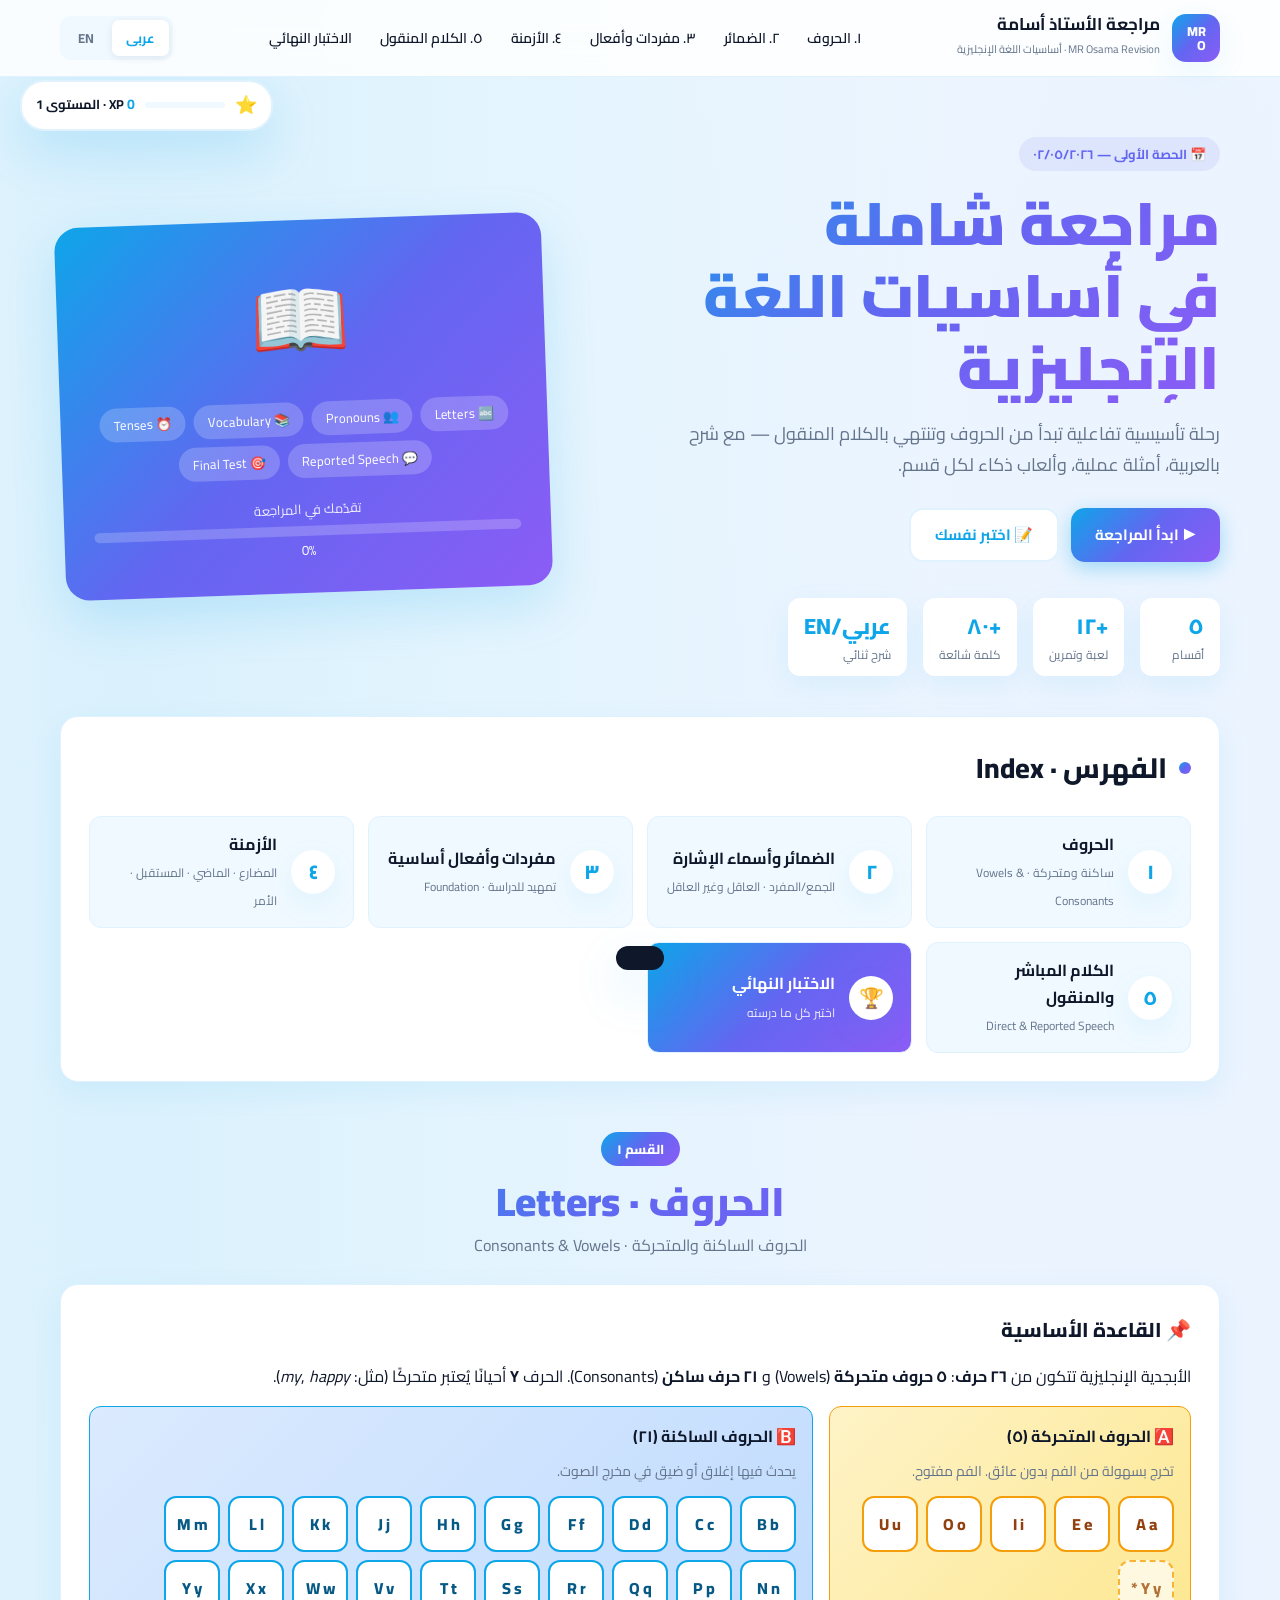
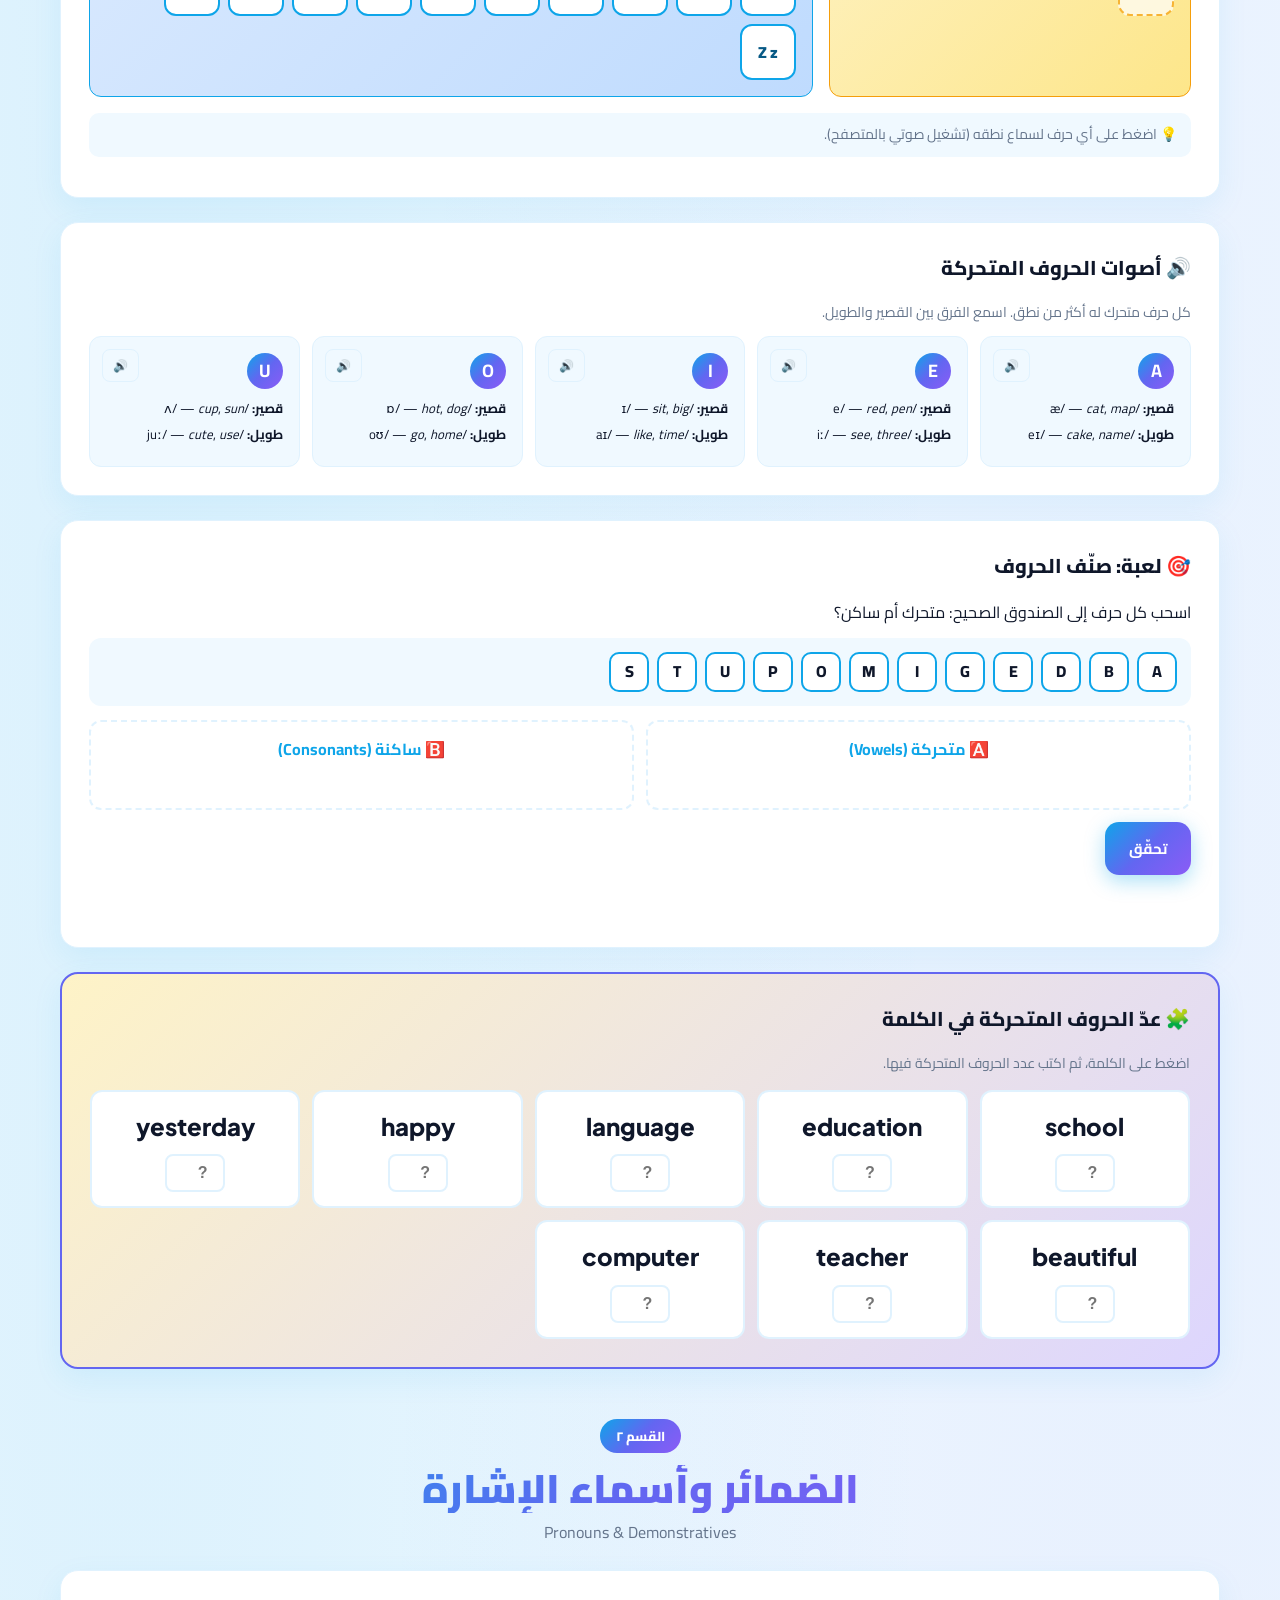
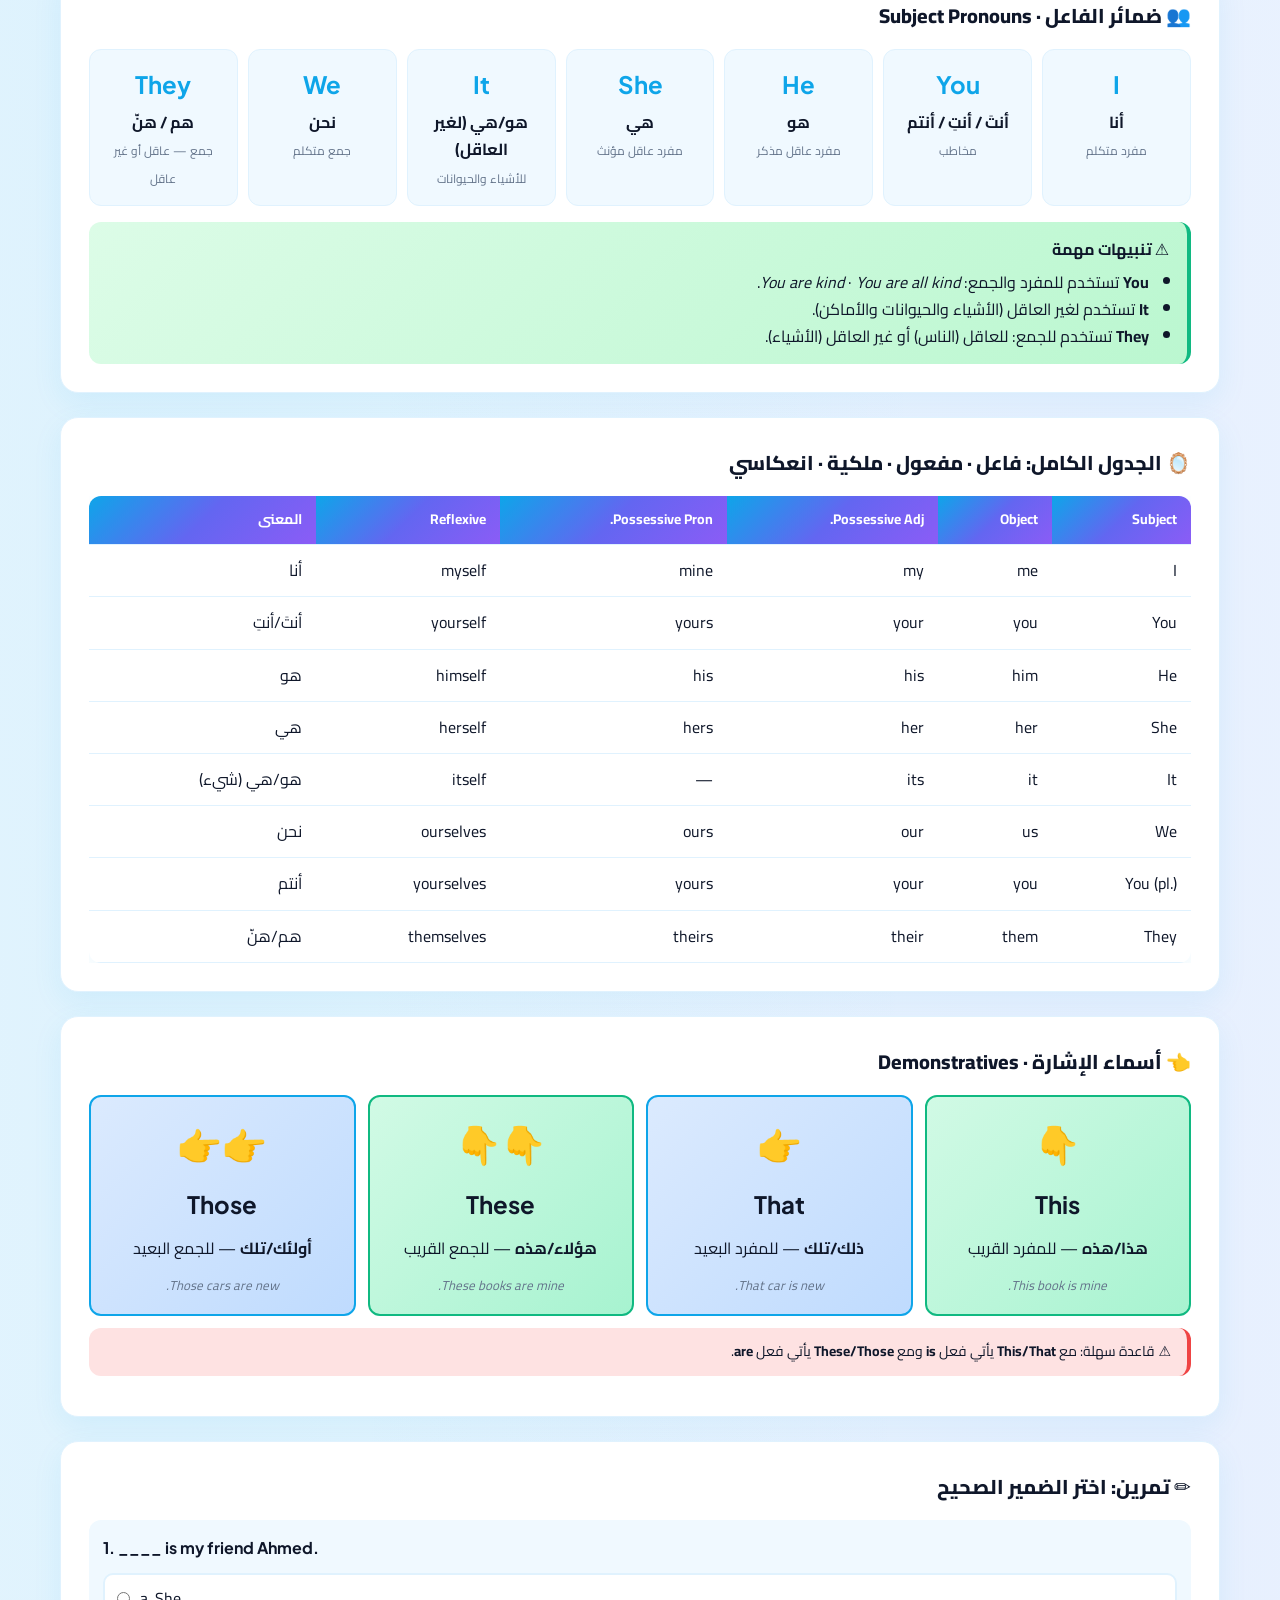
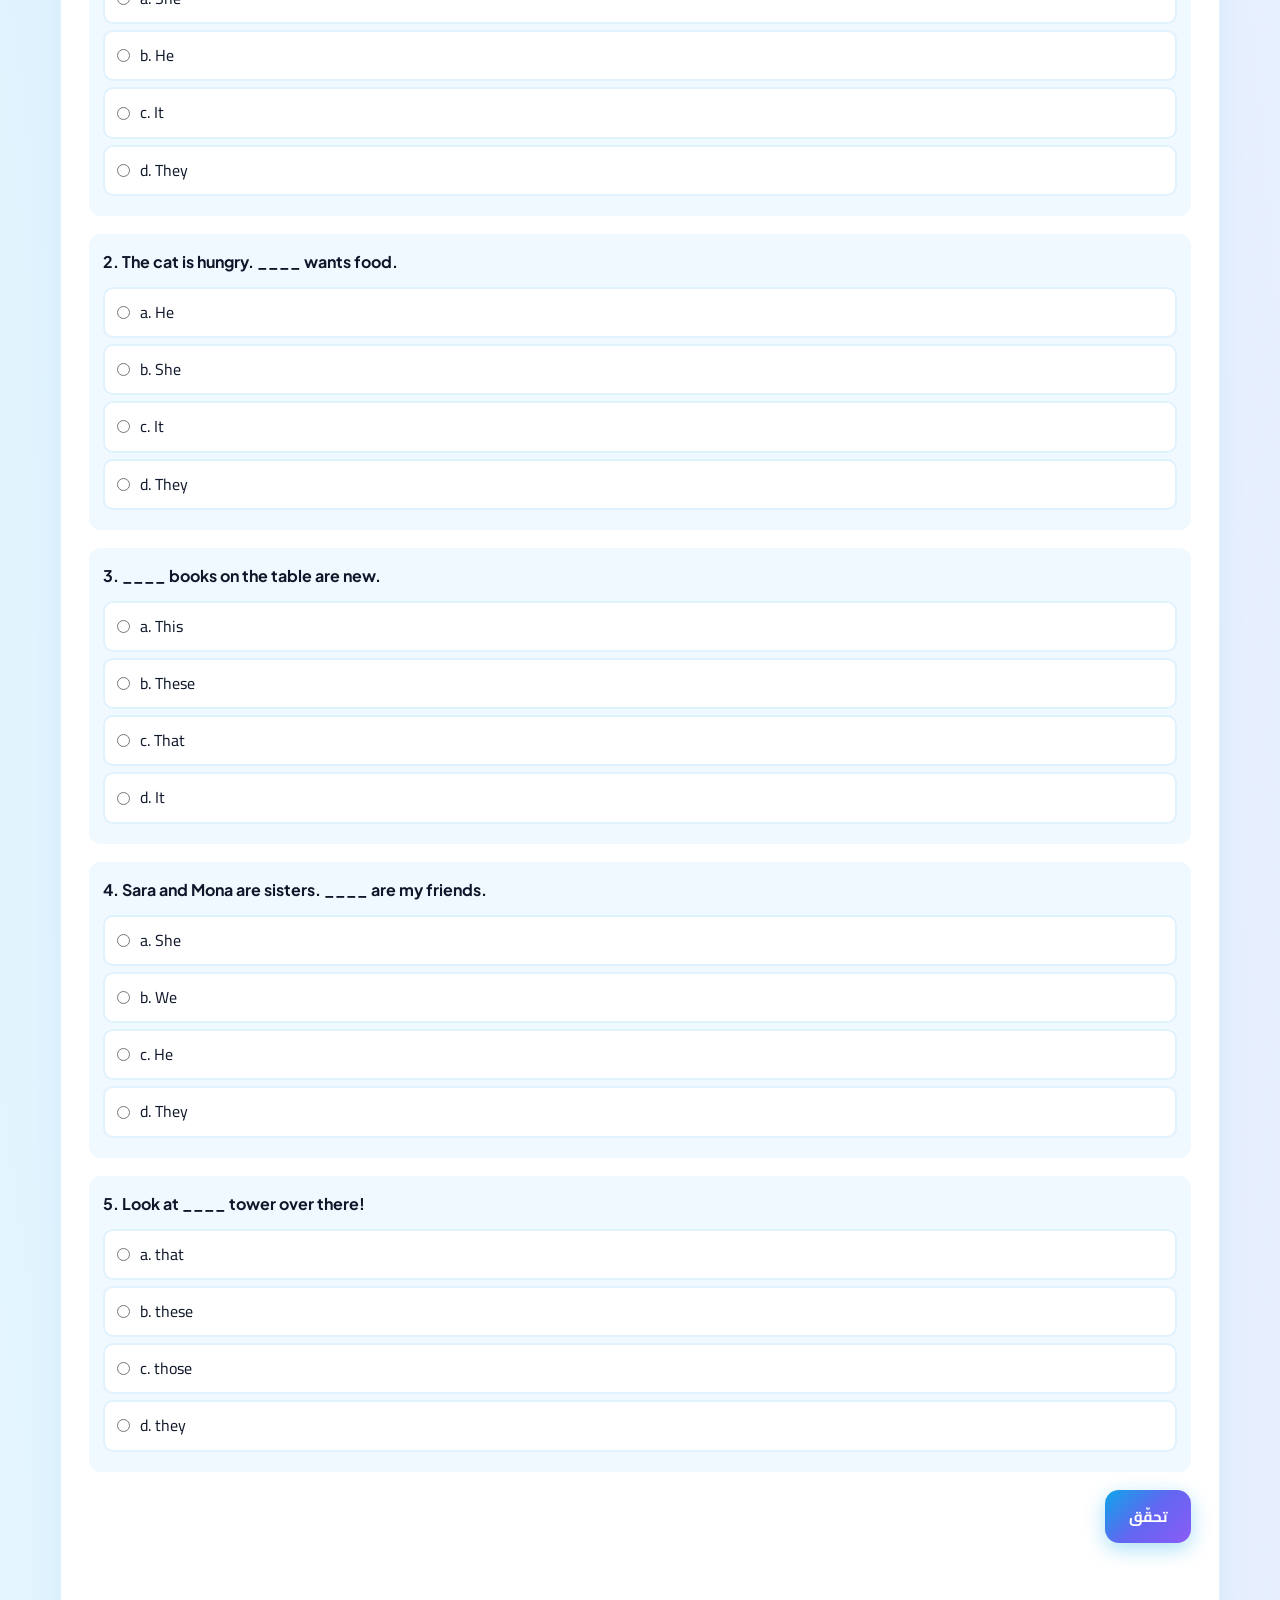
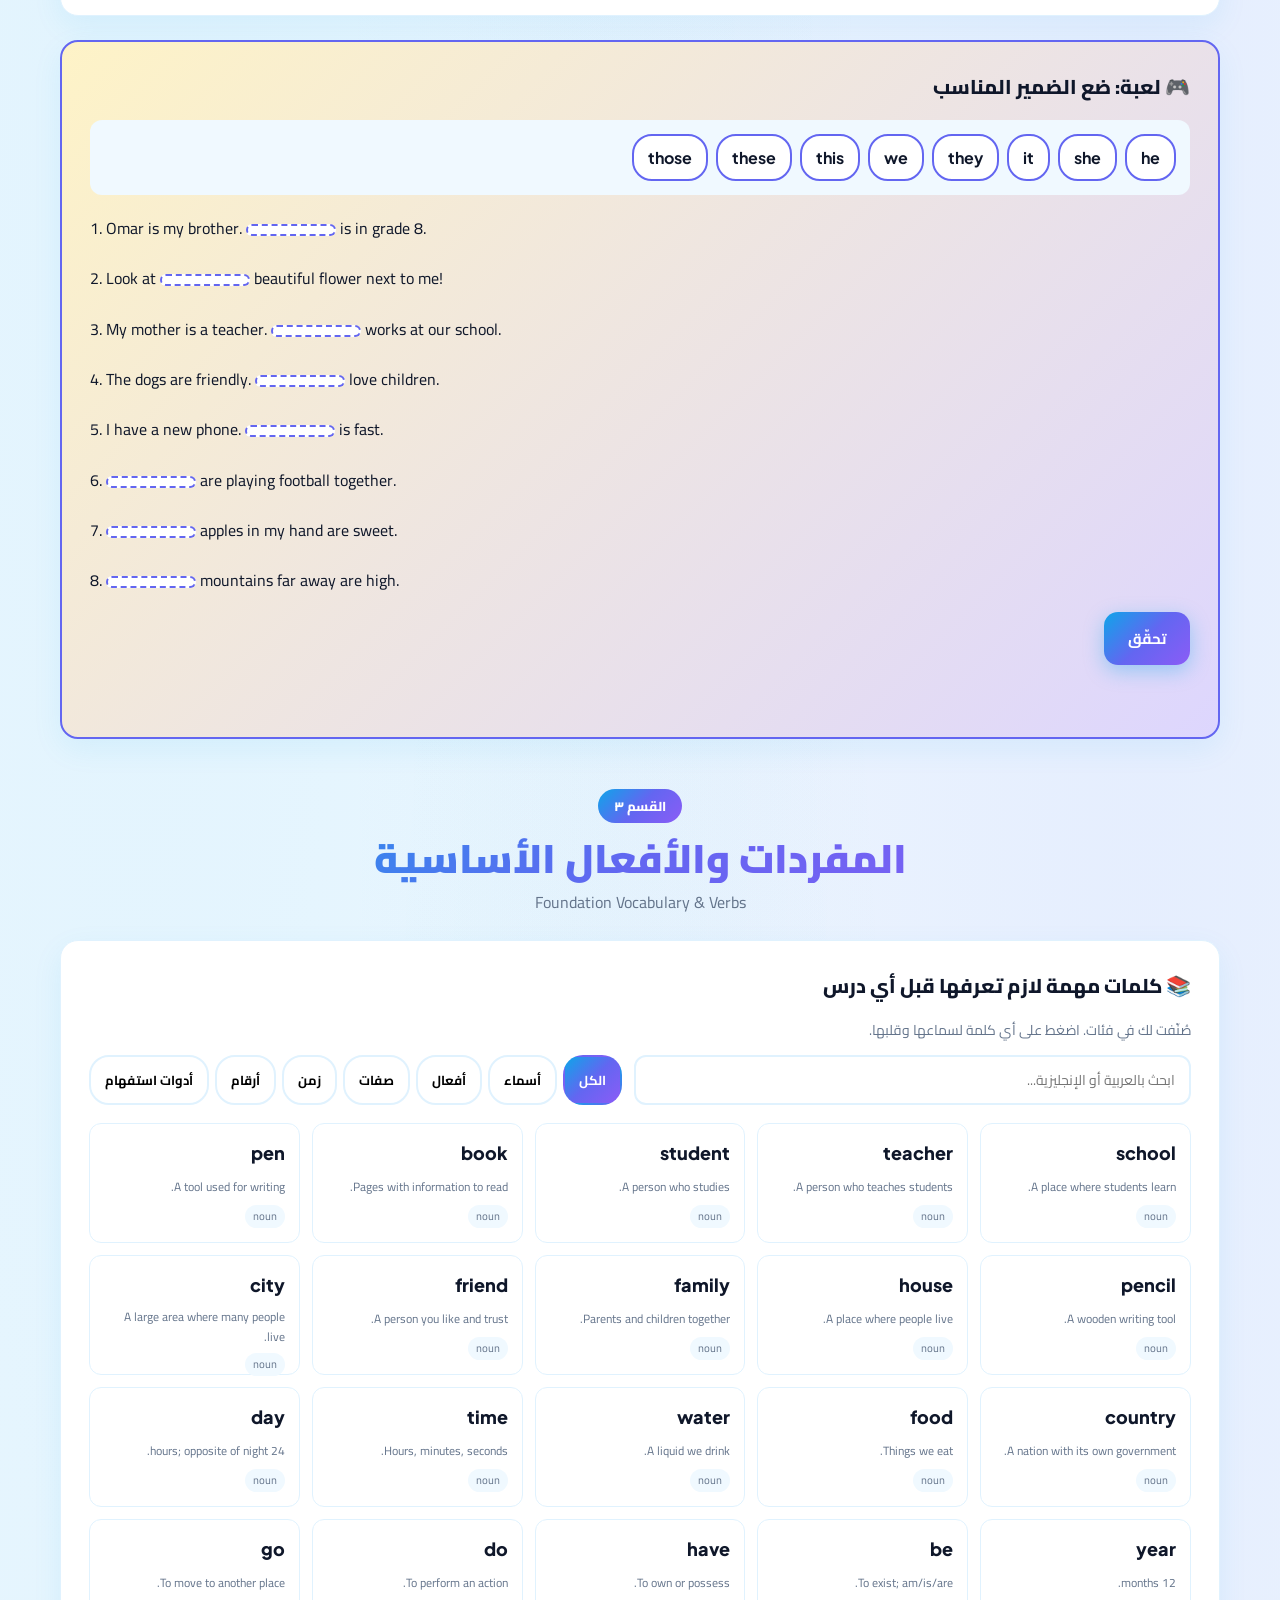
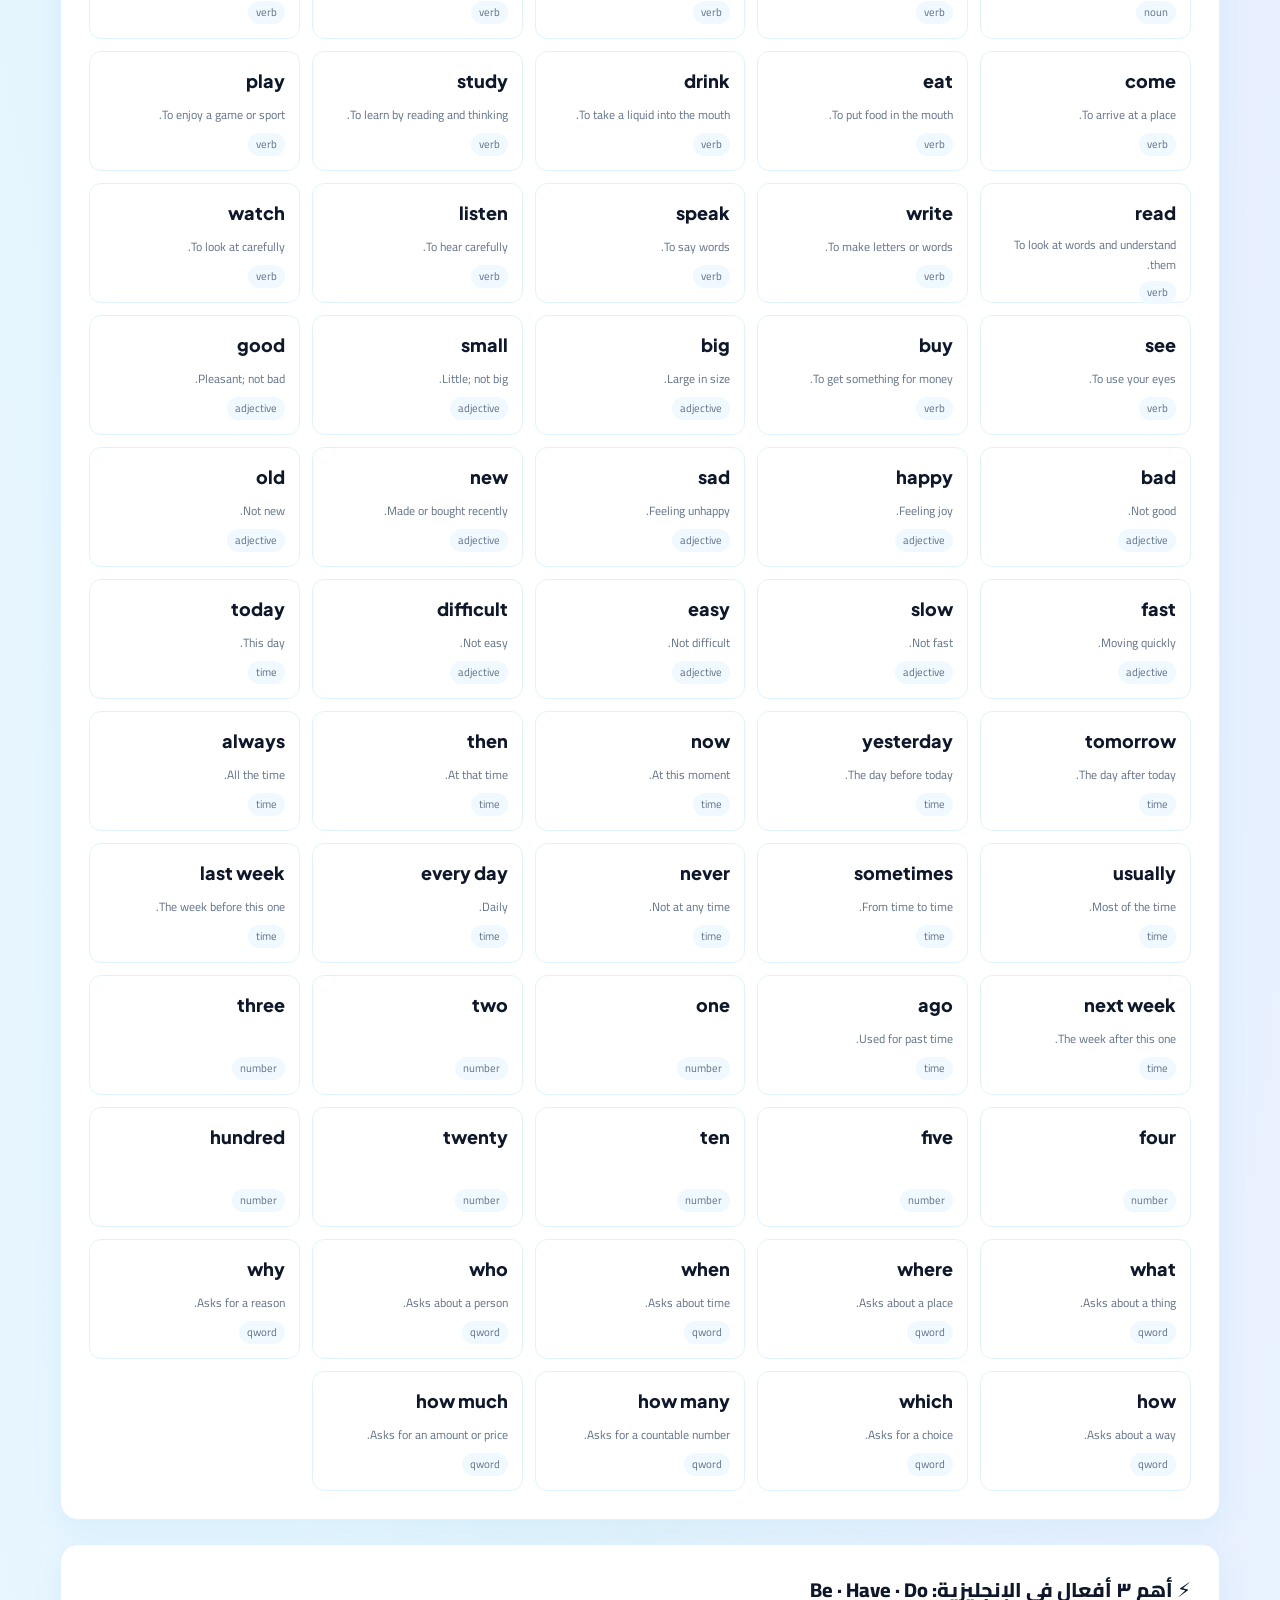
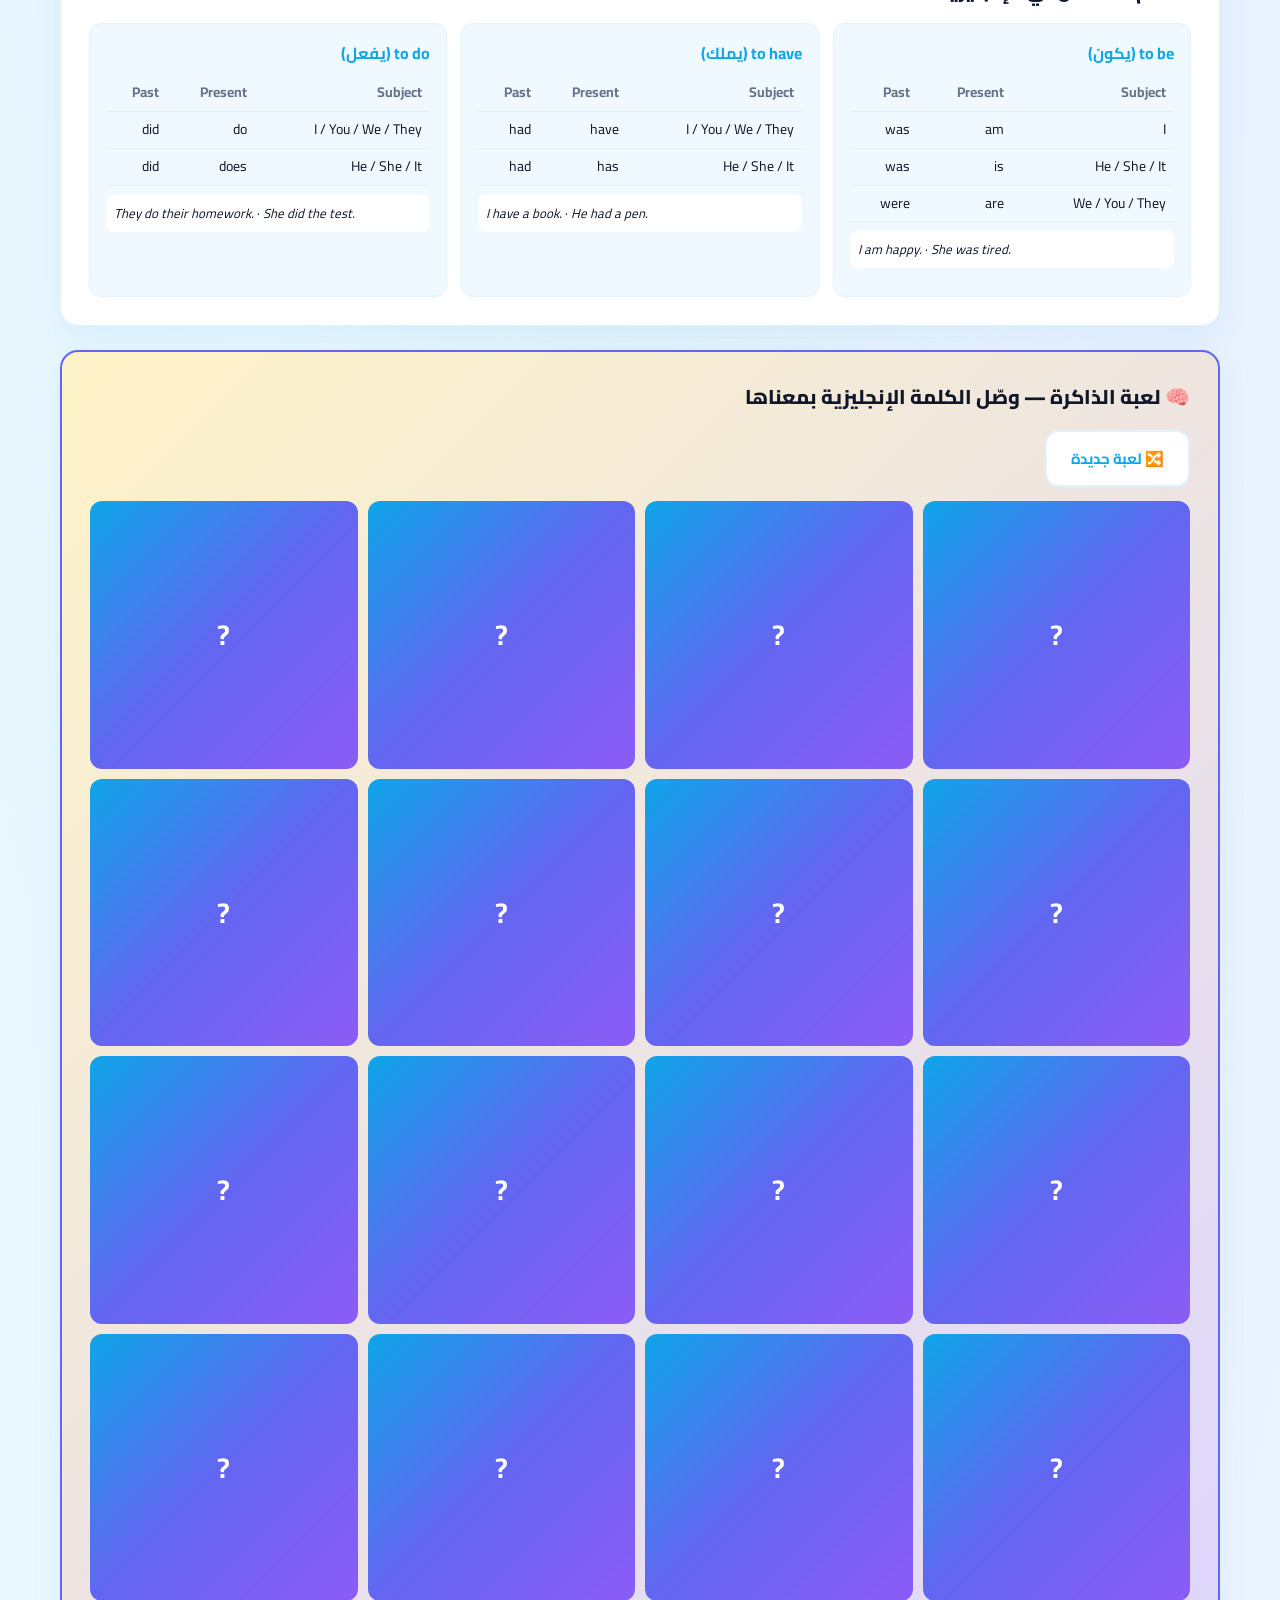
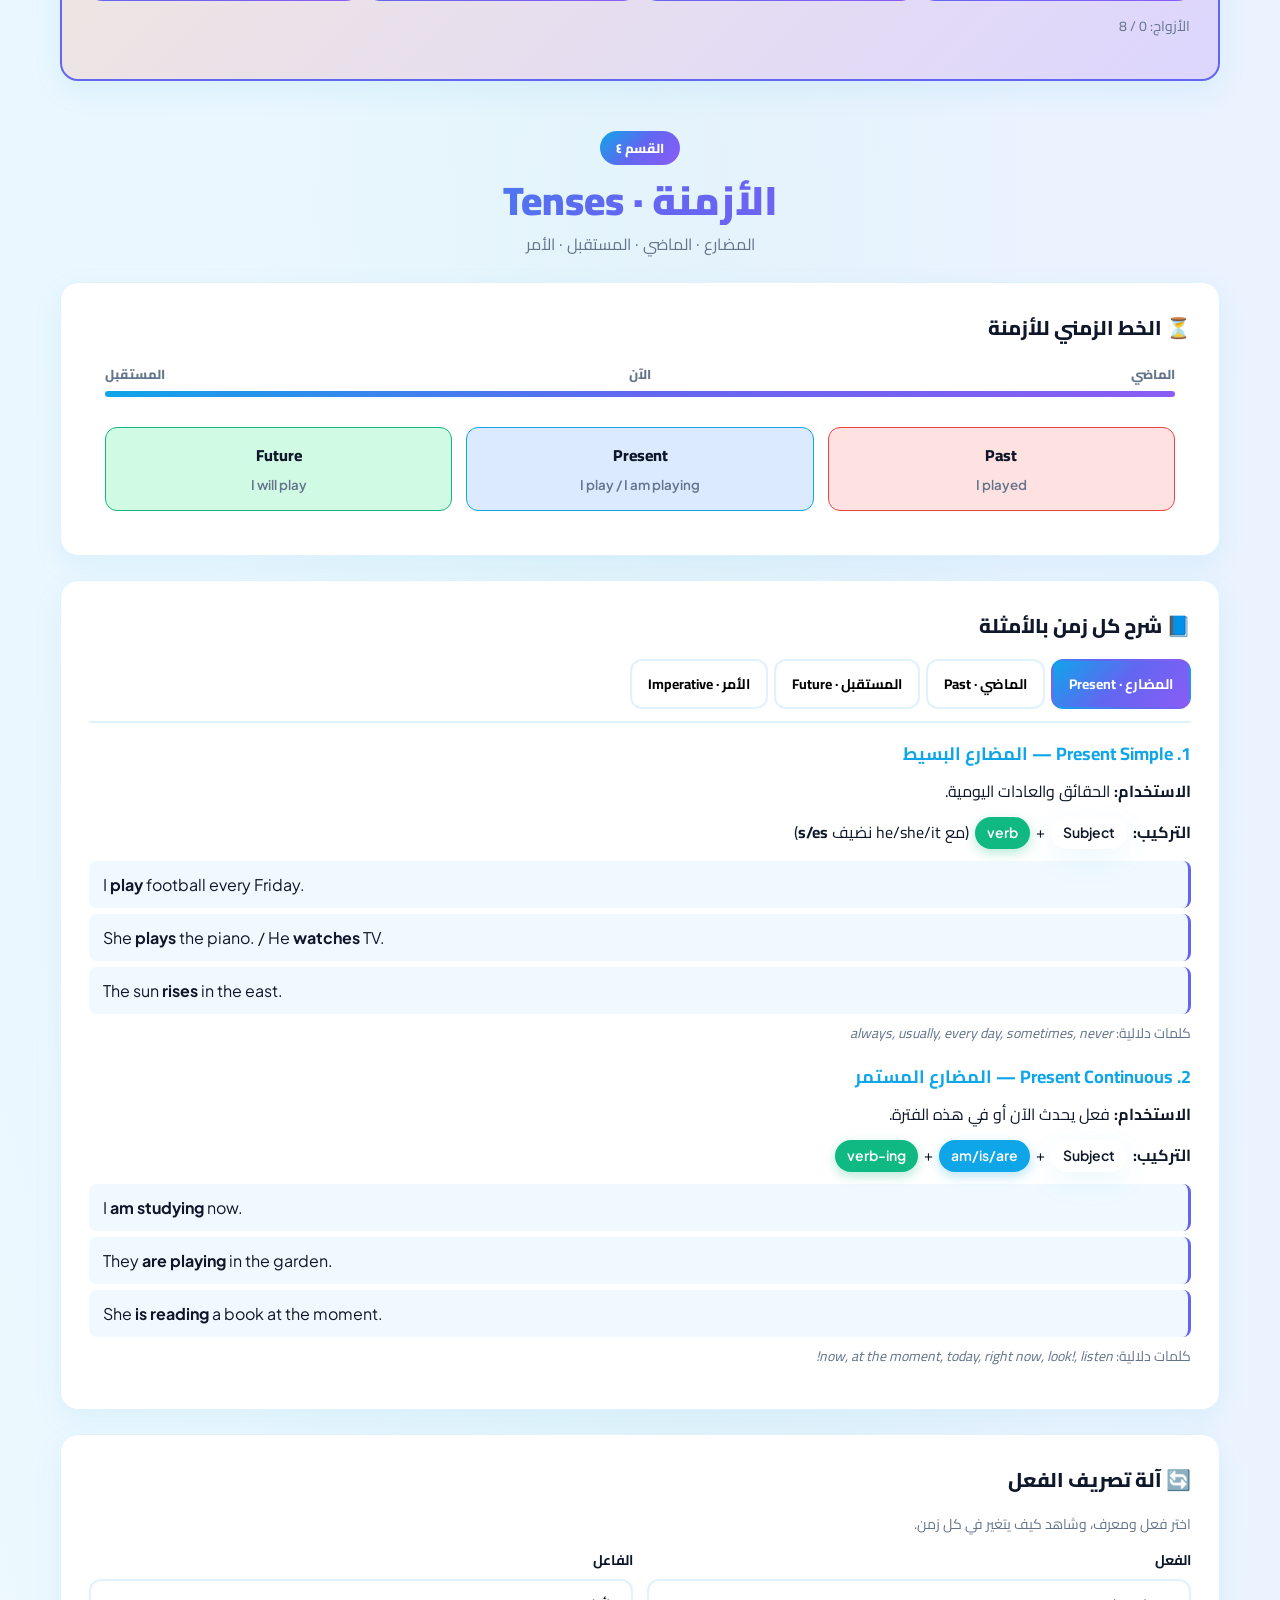
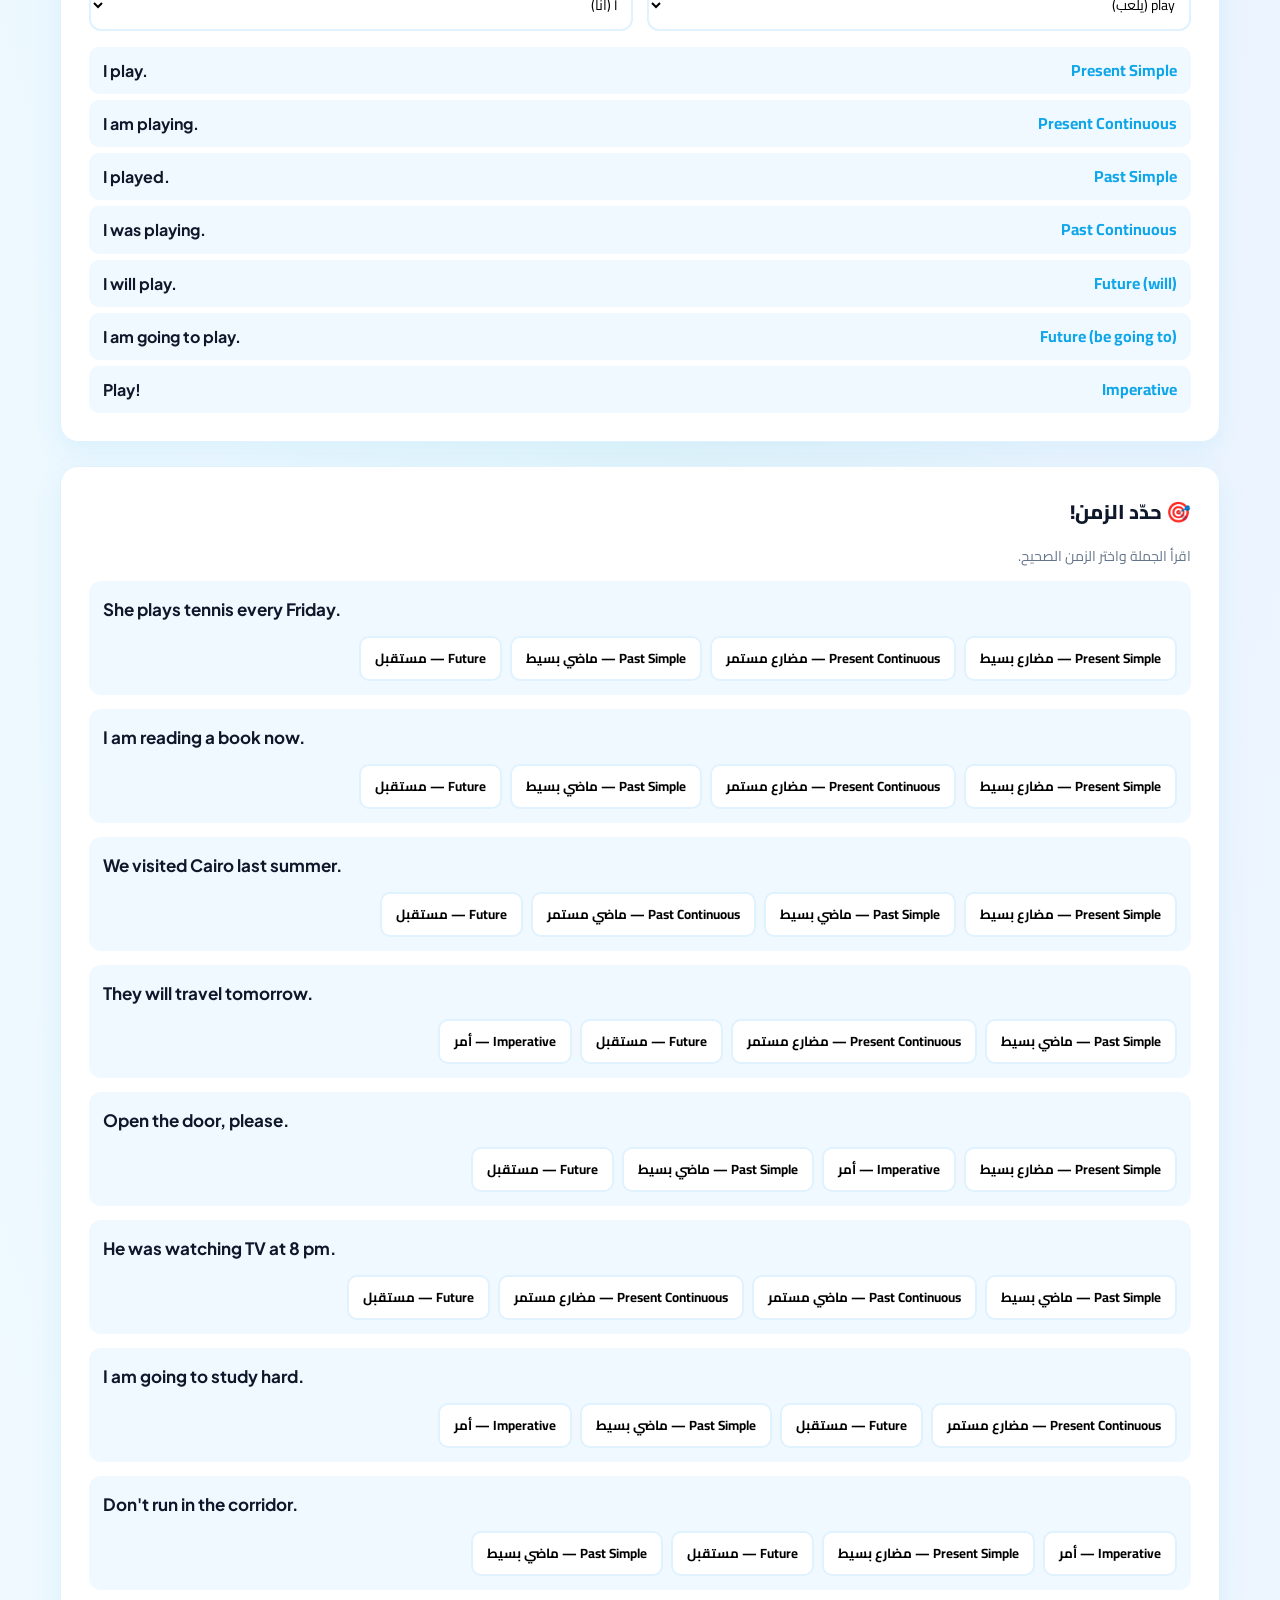
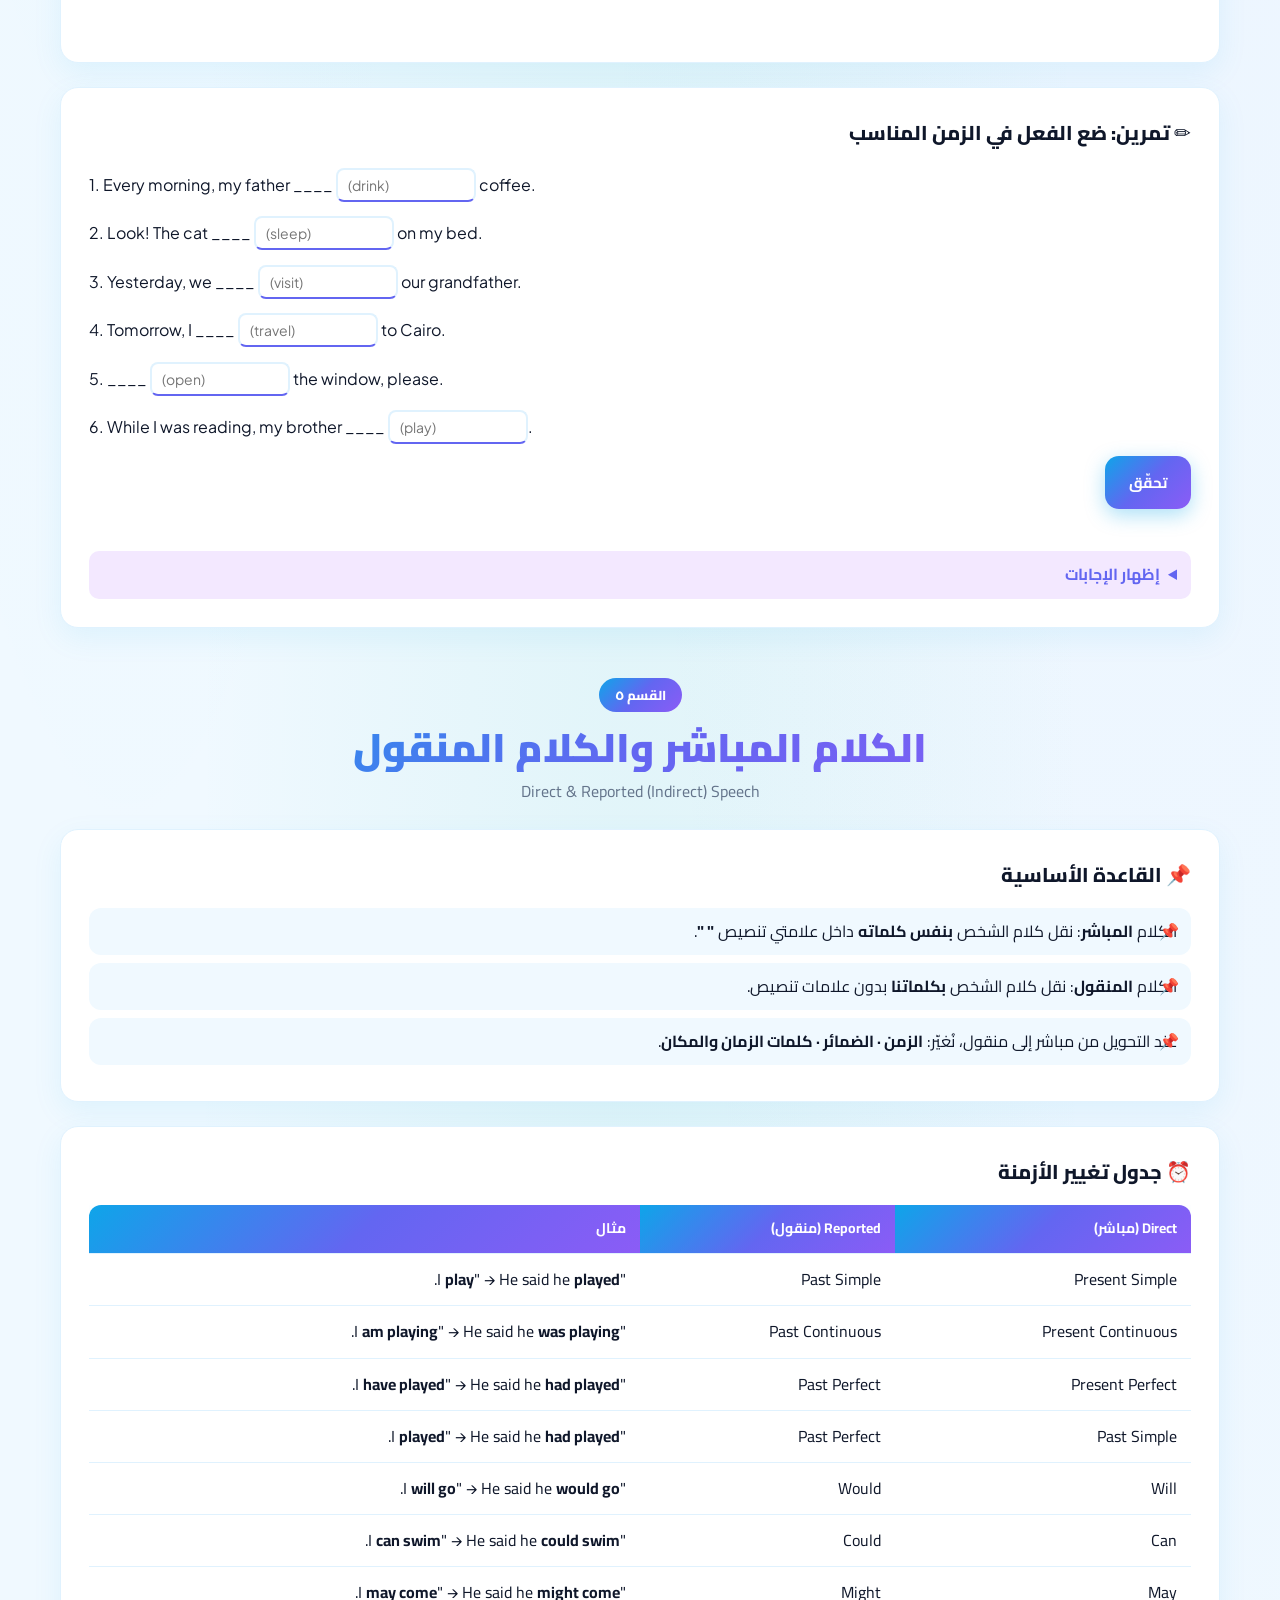
==== commit 717ac60a: "feat(revision): MR Osama comprehensive revision site (Arabic-first) - AR-first UI with bilingual EN " ====
--- a/index.html
+++ b/index.html
@@ -1,56 +1,53 @@
 <!DOCTYPE html>
-<html lang="en" dir="ltr">
+<html lang="ar" dir="rtl">
 <head>
 <meta charset="UTF-8" />
 <meta name="viewport" content="width=device-width, initial-scale=1.0" />
-<title>Unit 6 — The Power of Media & Influencers | English Pearls</title>
-<meta name="description" content="Interactive bilingual (EN/AR) learning site for Unit 6: The Power of Media & Influencers. Grade 8." />
+<title>MR Osama Revision · مراجعة شاملة في اللغة الإنجليزية</title>
+<meta name="description" content="موقع مراجعة شاملة في أساسيات اللغة الإنجليزية للطلاب: الحروف، الضمائر، المفردات، الأزمنة، والكلام المنقول. تفاعلي وثنائي اللغة." />
 <link rel="preconnect" href="https://fonts.googleapis.com">
 <link rel="preconnect" href="https://fonts.gstatic.com" crossorigin>
-<link href="https://fonts.googleapis.com/css2?family=Cairo:wght@400;600;700;800&family=Plus+Jakarta+Sans:wght@300;400;500;600;700;800&display=swap" rel="stylesheet">
+<link href="https://fonts.googleapis.com/css2?family=Cairo:wght@400;600;700;800;900&family=Plus+Jakarta+Sans:wght@400;500;600;700;800&display=swap" rel="stylesheet">
 <link rel="stylesheet" href="assets/styles.css" />
-<link rel="icon" href="data:image/svg+xml,%3Csvg xmlns='http://www.w3.org/2000/svg' viewBox='0 0 100 100'%3E%3Ctext y='.9em' font-size='90'%3E📱%3C/text%3E%3C/svg%3E">
+<link rel="icon" href="data:image/svg+xml,%3Csvg xmlns='http://www.w3.org/2000/svg' viewBox='0 0 100 100'%3E%3Ctext y='.9em' font-size='90'%3E📚%3C/text%3E%3C/svg%3E">
 </head>
 <body>
 
-<!-- XP / Badge HUD -->
-<div id="xpHud" class="xp-hud" aria-live="polite">
+<!-- XP HUD -->
+<div id="xpHud" class="xp-hud">
   <span class="xp-icon">⭐</span>
   <div class="xp-bar-wrap"><div class="xp-bar" id="xpBar"></div></div>
-  <span class="xp-text"><b id="xpVal">0</b> XP · <span id="xpLevel">Level 1</span></span>
+  <span class="xp-text"><b id="xpVal">0</b> XP · <span id="xpLevel">المستوى ١</span></span>
 </div>
 
-<!-- Toast -->
-<div id="toast" class="toast" role="status" aria-live="polite"></div>
+<div id="toast" class="toast"></div>
 
 <!-- Header -->
 <header class="site-header">
   <div class="container nav-wrap">
     <a class="brand" href="#hero">
-      <span class="brand-badge">6</span>
+      <span class="brand-badge">MR<br>O</span>
       <span class="brand-text">
-        <strong data-i18n="brand.title">The Power of Media &amp; Influencers</strong>
-        <small data-i18n="brand.sub">English Pearls of Kuwait — Grade 8</small>
+        <strong data-i18n="brand.title">مراجعة الأستاذ أسامة</strong>
+        <small data-i18n="brand.sub">MR Osama Revision · أساسيات اللغة الإنجليزية</small>
       </span>
     </a>
-    <nav class="main-nav" aria-label="Lessons">
+    <nav class="main-nav" aria-label="Sections">
       <button class="nav-toggle" id="navToggle" aria-expanded="false" aria-label="Open menu">
         <span></span><span></span><span></span>
       </button>
       <ul id="navMenu">
-        <li><a href="#lesson-1" data-i18n="nav.l1">Reading 1</a></li>
-        <li><a href="#lesson-2" data-i18n="nav.l2">Grammar 1</a></li>
-        <li><a href="#lesson-3" data-i18n="nav.l3">Listening</a></li>
-        <li><a href="#lesson-4" data-i18n="nav.l4">Speaking</a></li>
-        <li><a href="#lesson-5" data-i18n="nav.l5">Reading 2</a></li>
-        <li><a href="#lesson-6" data-i18n="nav.l6">Grammar 2</a></li>
-        <li><a href="#lesson-7" data-i18n="nav.l7">Writing</a></li>
-        <li><a href="#vocab" data-i18n="nav.vocab">Vocabulary</a></li>
+        <li><a href="#s1" data-i18n="nav.s1">١. الحروف</a></li>
+        <li><a href="#s2" data-i18n="nav.s2">٢. الضمائر</a></li>
+        <li><a href="#s3" data-i18n="nav.s3">٣. مفردات وأفعال</a></li>
+        <li><a href="#s4" data-i18n="nav.s4">٤. الأزمنة</a></li>
+        <li><a href="#s5" data-i18n="nav.s5">٥. الكلام المنقول</a></li>
+        <li><a href="#test" data-i18n="nav.test">الاختبار النهائي</a></li>
       </ul>
     </nav>
-    <div class="lang-switch" role="group" aria-label="Language">
-      <button class="lang-btn active" data-lang="en" aria-pressed="true">EN</button>
-      <button class="lang-btn" data-lang="ar" aria-pressed="false">عربى</button>
+    <div class="lang-switch">
+      <button class="lang-btn active" data-lang="ar" aria-pressed="true">عربى</button>
+      <button class="lang-btn" data-lang="en" aria-pressed="false">EN</button>
     </div>
   </div>
 </header>
@@ -59,811 +56,756 @@
 <section id="hero" class="hero">
   <div class="container hero-inner">
     <div class="hero-text">
-      <span class="kicker" data-i18n="hero.kicker">Learning Unit 6</span>
-      <h1 data-i18n="hero.title">The Power of Media &amp; Influencers</h1>
-      <p class="lead" data-i18n="hero.lead">Look beyond the filters. Explore reading, grammar, listening, speaking and writing through games, quizzes, and role-plays — bilingual EN ↔ AR.</p>
+      <span class="kicker" data-i18n="hero.kicker">📅 الحصة الأولى — ٠٢/٠٥/٢٠٢٦</span>
+      <h1 data-i18n="hero.title">مراجعة شاملة<br>في أساسيات اللغة الإنجليزية</h1>
+      <p class="lead" data-i18n="hero.lead">رحلة تأسيسية تفاعلية تبدأ من الحروف وتنتهي بالكلام المنقول — مع شرح بالعربية، أمثلة عملية، وألعاب ذكاء لكل قسم.</p>
       <div class="hero-cta">
-        <a href="#lesson-1" class="btn btn-primary" data-i18n="hero.start">▶ Start the Journey</a>
-        <a href="#vocab" class="btn btn-ghost" data-i18n="hero.vocab">📚 Vocabulary</a>
+        <a href="#s1" class="btn btn-primary" data-i18n="hero.start">▶ ابدأ المراجعة</a>
+        <a href="#test" class="btn btn-ghost" data-i18n="hero.test">📝 اختبر نفسك</a>
       </div>
       <ul class="hero-stats">
-        <li><strong>7</strong><span data-i18n="hero.lessons">Lessons</span></li>
-        <li><strong>10+</strong><span data-i18n="hero.games">Mini-Games</span></li>
-        <li><strong>40+</strong><span data-i18n="hero.words">Words</span></li>
-        <li><strong>EN/AR</strong><span data-i18n="hero.bilingual">Bilingual</span></li>
+        <li><strong>٥</strong><span data-i18n="hero.sections">أقسام</span></li>
+        <li><strong>+١٢</strong><span data-i18n="hero.games">لعبة وتمرين</span></li>
+        <li><strong>+٨٠</strong><span data-i18n="hero.words">كلمة شائعة</span></li>
+        <li><strong>عربي/EN</strong><span data-i18n="hero.bilingual">شرح ثنائي</span></li>
       </ul>
     </div>
-    <!-- Mock phone -->
-    <div class="phone" aria-hidden="true">
-      <div class="phone-notch"></div>
-      <div class="phone-screen">
-        <div class="story-row">
-          <span class="story"><span>👑</span></span>
-          <span class="story"><span>📸</span></span>
-          <span class="story"><span>🎬</span></span>
-          <span class="story"><span>🌟</span></span>
+    <div class="hero-card">
+      <div class="hero-card-emoji">📖</div>
+      <div class="hero-card-tags">
+        <span>🔤 Letters</span>
+        <span>👥 Pronouns</span>
+        <span>📚 Vocabulary</span>
+        <span>⏰ Tenses</span>
+        <span>💬 Reported Speech</span>
+        <span>🎯 Final Test</span>
+      </div>
+      <div class="hero-card-meter">
+        <span data-i18n="hero.progress">تقدّمك في المراجعة</span>
+        <div class="meter"><div class="meter-fill" id="progressMeter"></div></div>
+        <small id="progressText">0%</small>
+      </div>
+    </div>
+  </div>
+</section>
+
+<main class="container">
+
+<!-- Index -->
+<section class="card index-card">
+  <h2 class="section-title"><span class="dot"></span><span data-i18n="index.title">الفهرس · Index</span></h2>
+  <div class="index-grid">
+    <a href="#s1" class="index-item"><span class="ix-num">١</span><div><b data-i18n="index.s1">الحروف</b><small>ساكنة ومتحركة · Vowels & Consonants</small></div></a>
+    <a href="#s2" class="index-item"><span class="ix-num">٢</span><div><b data-i18n="index.s2">الضمائر وأسماء الإشارة</b><small>الجمع/المفرد · العاقل وغير العاقل</small></div></a>
+    <a href="#s3" class="index-item"><span class="ix-num">٣</span><div><b data-i18n="index.s3">مفردات وأفعال أساسية</b><small>تمهيد للدراسة · Foundation</small></div></a>
+    <a href="#s4" class="index-item"><span class="ix-num">٤</span><div><b data-i18n="index.s4">الأزمنة</b><small>المضارع · الماضي · المستقبل · الأمر</small></div></a>
+    <a href="#s5" class="index-item"><span class="ix-num">٥</span><div><b data-i18n="index.s5">الكلام المباشر والمنقول</b><small>Direct & Reported Speech</small></div></a>
+    <a href="#test" class="index-item highlighted"><span class="ix-num">🏆</span><div><b data-i18n="index.test">الاختبار النهائي</b><small>اختبر كل ما درسته</small></div></a>
+  </div>
+</section>
+
+<!-- ============== SECTION 1 — LETTERS ============== -->
+<section id="s1" class="lesson">
+  <header class="lesson-head">
+    <span class="lesson-num">القسم ١</span>
+    <h2><span data-i18n="s1.title">الحروف · Letters</span></h2>
+    <p class="lesson-sub" data-i18n="s1.sub">الحروف الساكنة والمتحركة · Consonants &amp; Vowels</p>
+  </header>
+
+  <div class="card">
+    <h3>📌 <span data-i18n="s1.ruleT">القاعدة الأساسية</span></h3>
+    <p data-i18n="s1.rule">الأبجدية الإنجليزية تتكون من <b>٢٦ حرف</b>: <b>٥ حروف متحركة</b> (Vowels) و <b>٢١ حرف ساكن</b> (Consonants). الحرف <b>Y</b> أحيانًا يُعتبر متحركًا (مثل: <em>my</em>, <em>happy</em>).</p>
+
+    <div class="vowel-cons">
+      <div class="vc-block vowels">
+        <h4>🅰️ <span data-i18n="s1.vowels">الحروف المتحركة (٥)</span></h4>
+        <p class="muted" data-i18n="s1.vowelsP">تخرج بسهولة من الفم بدون عائق. الفم مفتوح.</p>
+        <div class="letter-row" id="vowels">
+          <button class="letter v" data-letter="A" data-sound="A">A a</button>
+          <button class="letter v" data-letter="E" data-sound="E">E e</button>
+          <button class="letter v" data-letter="I" data-sound="I">I i</button>
+          <button class="letter v" data-letter="O" data-sound="O">O o</button>
+          <button class="letter v" data-letter="U" data-sound="U">U u</button>
+          <button class="letter v half" data-letter="Y" data-sound="Y">Y y *</button>
         </div>
-        <div class="post">
-          <div class="post-head"><span class="avatar">😎</span><b>@hamad_dreams</b></div>
-          <div class="post-img">🏖️</div>
-          <div class="post-actions"><span>❤️ 12.4k</span><span>💬 803</span><span>↗️</span></div>
-          <p class="post-cap"><b>Hamad</b> Living the dream! ✨ #DreamBig</p>
+      </div>
+      <div class="vc-block consonants">
+        <h4>🅱️ <span data-i18n="s1.consT">الحروف الساكنة (٢١)</span></h4>
+        <p class="muted" data-i18n="s1.consP">يحدث فيها إغلاق أو ضيق في مخرج الصوت.</p>
+        <div class="letter-row" id="consonants">
+          <!-- filled by JS -->
         </div>
       </div>
     </div>
+    <p class="hint">💡 <span data-i18n="s1.tap">اضغط على أي حرف لسماع نطقه (تشغيل صوتي بالمتصفح).</span></p>
+  </div>
+
+  <!-- Sounds of vowels -->
+  <div class="card">
+    <h3>🔊 <span data-i18n="s1.soundsT">أصوات الحروف المتحركة</span></h3>
+    <p class="muted" data-i18n="s1.soundsP">كل حرف متحرك له أكثر من نطق. اسمع الفرق بين القصير والطويل.</p>
+    <div class="sounds-grid">
+      <div class="sound-card">
+        <h4>A</h4>
+        <p><b data-i18n="s1.short">قصير:</b> /æ/ — <em>cat</em>, <em>map</em></p>
+        <p><b data-i18n="s1.long">طويل:</b> /eɪ/ — <em>cake</em>, <em>name</em></p>
+        <button class="btn btn-mini" data-speak="cat. map. cake. name.">🔊</button>
+      </div>
+      <div class="sound-card">
+        <h4>E</h4>
+        <p><b data-i18n="s1.short">قصير:</b> /e/ — <em>red</em>, <em>pen</em></p>
+        <p><b data-i18n="s1.long">طويل:</b> /iː/ — <em>see</em>, <em>three</em></p>
+        <button class="btn btn-mini" data-speak="red. pen. see. three.">🔊</button>
+      </div>
+      <div class="sound-card">
+        <h4>I</h4>
+        <p><b data-i18n="s1.short">قصير:</b> /ɪ/ — <em>sit</em>, <em>big</em></p>
+        <p><b data-i18n="s1.long">طويل:</b> /aɪ/ — <em>like</em>, <em>time</em></p>
+        <button class="btn btn-mini" data-speak="sit. big. like. time.">🔊</button>
+      </div>
+      <div class="sound-card">
+        <h4>O</h4>
+        <p><b data-i18n="s1.short">قصير:</b> /ɒ/ — <em>hot</em>, <em>dog</em></p>
+        <p><b data-i18n="s1.long">طويل:</b> /oʊ/ — <em>go</em>, <em>home</em></p>
+        <button class="btn btn-mini" data-speak="hot. dog. go. home.">🔊</button>
+      </div>
+      <div class="sound-card">
+        <h4>U</h4>
+        <p><b data-i18n="s1.short">قصير:</b> /ʌ/ — <em>cup</em>, <em>sun</em></p>
+        <p><b data-i18n="s1.long">طويل:</b> /juː/ — <em>cute</em>, <em>use</em></p>
+        <button class="btn btn-mini" data-speak="cup. sun. cute. use.">🔊</button>
+      </div>
+    </div>
+  </div>
+
+  <!-- Sort game -->
+  <div class="card">
+    <h3>🎯 <span data-i18n="s1.sortT">لعبة: صنّف الحروف</span></h3>
+    <p data-i18n="s1.sortP">اسحب كل حرف إلى الصندوق الصحيح: متحرك أم ساكن؟</p>
+    <div class="sort-bank" id="lSortBank">
+      <span class="sort-w" draggable="true" data-cat="vowel">A</span>
+      <span class="sort-w" draggable="true" data-cat="consonant">B</span>
+      <span class="sort-w" draggable="true" data-cat="consonant">D</span>
+      <span class="sort-w" draggable="true" data-cat="vowel">E</span>
+      <span class="sort-w" draggable="true" data-cat="consonant">G</span>
+      <span class="sort-w" draggable="true" data-cat="vowel">I</span>
+      <span class="sort-w" draggable="true" data-cat="consonant">M</span>
+      <span class="sort-w" draggable="true" data-cat="vowel">O</span>
+      <span class="sort-w" draggable="true" data-cat="consonant">P</span>
+      <span class="sort-w" draggable="true" data-cat="vowel">U</span>
+      <span class="sort-w" draggable="true" data-cat="consonant">T</span>
+      <span class="sort-w" draggable="true" data-cat="consonant">S</span>
+    </div>
+    <div class="sort-cols">
+      <div class="sort-drop" data-cat="vowel"><h4>🅰️ <span data-i18n="s1.vowelsBin">متحركة (Vowels)</span></h4></div>
+      <div class="sort-drop" data-cat="consonant"><h4>🅱️ <span data-i18n="s1.consBin">ساكنة (Consonants)</span></h4></div>
+    </div>
+    <button class="btn btn-primary" id="checkSort">تحقّق</button>
+    <p class="sort-result" aria-live="polite"></p>
+  </div>
+
+  <!-- Word builder -->
+  <div class="card highlight">
+    <h3>🧩 <span data-i18n="s1.buildT">عدّ الحروف المتحركة في الكلمة</span></h3>
+    <p class="muted" data-i18n="s1.buildP">اضغط على الكلمة، ثم اكتب عدد الحروف المتحركة فيها.</p>
+    <div class="count-game" id="countGame"></div>
   </div>
 </section>
 
-<main class="container">
-
-<!-- Outcomes -->
-<section class="card outcomes">
-  <h2 class="section-title"><span class="dot"></span><span data-i18n="outcomes.title">Learning Outcomes</span></h2>
-  <div class="outcome-grid">
-    <article><h3>🎧 <span data-i18n="outcomes.listen">Listening</span></h3>
-      <p data-i18n="outcomes.listenDesc">Analyse persuasive talks; recognise feelings, attitudes and tone in oral texts about influencers.</p></article>
-    <article><h3>🗣️ <span data-i18n="outcomes.speak">Speaking</span></h3>
-      <p data-i18n="outcomes.speakDesc">Deliver persuasive presentations using clear opinion, reasons, body language and persuasive techniques.</p></article>
-    <article><h3>📖 <span data-i18n="outcomes.read">Reading</span></h3>
-      <p data-i18n="outcomes.readDesc">Analyse persuasive texts about social media and trust; identify viewpoint, purpose and persuasive techniques.</p></article>
-    <article><h3>✍️ <span data-i18n="outcomes.write">Writing</span></h3>
-      <p data-i18n="outcomes.writeDesc">Produce a coherent two-paragraph persuasive report using linking words and persuasive techniques.</p></article>
+<!-- ============== SECTION 2 — PRONOUNS ============== -->
+<section id="s2" class="lesson">
+  <header class="lesson-head">
+    <span class="lesson-num">القسم ٢</span>
+    <h2><span data-i18n="s2.title">الضمائر وأسماء الإشارة</span></h2>
+    <p class="lesson-sub" data-i18n="s2.sub">Pronouns &amp; Demonstratives</p>
+  </header>
+
+  <div class="card">
+    <h3>👥 <span data-i18n="s2.subjT">ضمائر الفاعل · Subject Pronouns</span></h3>
+    <div class="pron-grid">
+      <div class="pron"><b>I</b><span>أنا</span><small>مفرد متكلم</small></div>
+      <div class="pron"><b>You</b><span>أنتَ / أنتِ / أنتم</span><small>مخاطب</small></div>
+      <div class="pron"><b>He</b><span>هو</span><small>مفرد عاقل مذكر</small></div>
+      <div class="pron"><b>She</b><span>هي</span><small>مفرد عاقل مؤنث</small></div>
+      <div class="pron"><b>It</b><span>هو/هي (لغير العاقل)</span><small>للأشياء والحيوانات</small></div>
+      <div class="pron"><b>We</b><span>نحن</span><small>جمع متكلم</small></div>
+      <div class="pron"><b>They</b><span>هم / هنّ</span><small>جمع — عاقل أو غير عاقل</small></div>
+    </div>
+    <div class="info-box">
+      <strong data-i18n="s2.tipT">⚠️ تنبيهات مهمة</strong>
+      <ul>
+        <li><b>You</b> تستخدم للمفرد والجمع: <em>You are kind</em> · <em>You are all kind</em>.</li>
+        <li><b>It</b> تستخدم لغير العاقل (الأشياء والحيوانات والأماكن).</li>
+        <li><b>They</b> تستخدم للجمع: للعاقل (الناس) أو غير العاقل (الأشياء).</li>
+      </ul>
+    </div>
+  </div>
+
+  <div class="card">
+    <h3>🪞 <span data-i18n="s2.objT">الجدول الكامل: فاعل · مفعول · ملكية · انعكاسي</span></h3>
+    <div class="table-wrap">
+      <table class="big-table">
+        <thead>
+          <tr><th>Subject</th><th>Object</th><th>Possessive Adj.</th><th>Possessive Pron.</th><th>Reflexive</th><th>المعنى</th></tr>
+        </thead>
+        <tbody>
+          <tr><td>I</td><td>me</td><td>my</td><td>mine</td><td>myself</td><td>أنا</td></tr>
+          <tr><td>You</td><td>you</td><td>your</td><td>yours</td><td>yourself</td><td>أنتَ/أنتِ</td></tr>
+          <tr><td>He</td><td>him</td><td>his</td><td>his</td><td>himself</td><td>هو</td></tr>
+          <tr><td>She</td><td>her</td><td>her</td><td>hers</td><td>herself</td><td>هي</td></tr>
+          <tr><td>It</td><td>it</td><td>its</td><td>—</td><td>itself</td><td>هو/هي (شيء)</td></tr>
+          <tr><td>We</td><td>us</td><td>our</td><td>ours</td><td>ourselves</td><td>نحن</td></tr>
+          <tr><td>You (pl.)</td><td>you</td><td>your</td><td>yours</td><td>yourselves</td><td>أنتم</td></tr>
+          <tr><td>They</td><td>them</td><td>their</td><td>theirs</td><td>themselves</td><td>هم/هنّ</td></tr>
+        </tbody>
+      </table>
+    </div>
+  </div>
+
+  <!-- Demonstratives -->
+  <div class="card">
+    <h3>👈 <span data-i18n="s2.demT">أسماء الإشارة · Demonstratives</span></h3>
+    <div class="dem-grid">
+      <div class="dem near">
+        <div class="dem-emoji">👇</div>
+        <h4>This</h4>
+        <p><b>هذا/هذه</b> — للمفرد القريب</p>
+        <em>This book is mine.</em>
+      </div>
+      <div class="dem far">
+        <div class="dem-emoji">👉</div>
+        <h4>That</h4>
+        <p><b>ذلك/تلك</b> — للمفرد البعيد</p>
+        <em>That car is new.</em>
+      </div>
+      <div class="dem near">
+        <div class="dem-emoji">👇👇</div>
+        <h4>These</h4>
+        <p><b>هؤلاء/هذه</b> — للجمع القريب</p>
+        <em>These books are mine.</em>
+      </div>
+      <div class="dem far">
+        <div class="dem-emoji">👉👉</div>
+        <h4>Those</h4>
+        <p><b>أولئك/تلك</b> — للجمع البعيد</p>
+        <em>Those cars are new.</em>
+      </div>
+    </div>
+    <div class="warn">
+      ⚠️ <span data-i18n="s2.demTip">قاعدة سهلة: مع <b>This/That</b> يأتي فعل <b>is</b> ومع <b>These/Those</b> يأتي فعل <b>are</b>.</span>
+    </div>
+  </div>
+
+  <!-- Quiz -->
+  <div class="card">
+    <h3>✏️ <span data-i18n="s2.quizT">تمرين: اختر الضمير الصحيح</span></h3>
+    <div class="quiz" data-quiz="s2">
+      <div class="q mcq" data-correct="b">
+        <p class="q-text">1. ____ is my friend Ahmed.</p>
+        <label><input type="radio" name="s2q1" value="a"><span>a. She</span></label>
+        <label><input type="radio" name="s2q1" value="b"><span>b. He</span></label>
+        <label><input type="radio" name="s2q1" value="c"><span>c. It</span></label>
+        <label><input type="radio" name="s2q1" value="d"><span>d. They</span></label>
+      </div>
+      <div class="q mcq" data-correct="c">
+        <p class="q-text">2. The cat is hungry. ____ wants food.</p>
+        <label><input type="radio" name="s2q2" value="a"><span>a. He</span></label>
+        <label><input type="radio" name="s2q2" value="b"><span>b. She</span></label>
+        <label><input type="radio" name="s2q2" value="c"><span>c. It</span></label>
+        <label><input type="radio" name="s2q2" value="d"><span>d. They</span></label>
+      </div>
+      <div class="q mcq" data-correct="b">
+        <p class="q-text">3. ____ books on the table are new.</p>
+        <label><input type="radio" name="s2q3" value="a"><span>a. This</span></label>
+        <label><input type="radio" name="s2q3" value="b"><span>b. These</span></label>
+        <label><input type="radio" name="s2q3" value="c"><span>c. That</span></label>
+        <label><input type="radio" name="s2q3" value="d"><span>d. It</span></label>
+      </div>
+      <div class="q mcq" data-correct="d">
+        <p class="q-text">4. Sara and Mona are sisters. ____ are my friends.</p>
+        <label><input type="radio" name="s2q4" value="a"><span>a. She</span></label>
+        <label><input type="radio" name="s2q4" value="b"><span>b. We</span></label>
+        <label><input type="radio" name="s2q4" value="c"><span>c. He</span></label>
+        <label><input type="radio" name="s2q4" value="d"><span>d. They</span></label>
+      </div>
+      <div class="q mcq" data-correct="a">
+        <p class="q-text">5. Look at ____ tower over there!</p>
+        <label><input type="radio" name="s2q5" value="a"><span>a. that</span></label>
+        <label><input type="radio" name="s2q5" value="b"><span>b. these</span></label>
+        <label><input type="radio" name="s2q5" value="c"><span>c. those</span></label>
+        <label><input type="radio" name="s2q5" value="d"><span>d. they</span></label>
+      </div>
+      <button class="btn btn-primary check-quiz">تحقّق</button>
+      <p class="quiz-result" aria-live="polite"></p>
+    </div>
+  </div>
+
+  <!-- Drag pronouns -->
+  <div class="card highlight">
+    <h3>🎮 <span data-i18n="s2.dragT">لعبة: ضع الضمير المناسب</span></h3>
+    <div class="rfx-game">
+      <div class="rfx-bank" id="proBank">
+        <span class="rfx-chip" draggable="true" data-w="he">he</span>
+        <span class="rfx-chip" draggable="true" data-w="she">she</span>
+        <span class="rfx-chip" draggable="true" data-w="it">it</span>
+        <span class="rfx-chip" draggable="true" data-w="they">they</span>
+        <span class="rfx-chip" draggable="true" data-w="we">we</span>
+        <span class="rfx-chip" draggable="true" data-w="this">this</span>
+        <span class="rfx-chip" draggable="true" data-w="these">these</span>
+        <span class="rfx-chip" draggable="true" data-w="those">those</span>
+      </div>
+      <div class="rfx-sentences">
+        <p>1. Omar is my brother. <span class="rfx-slot" data-need="he"></span> is in grade 8.</p>
+        <p>2. Look at <span class="rfx-slot" data-need="this"></span> beautiful flower next to me!</p>
+        <p>3. My mother is a teacher. <span class="rfx-slot" data-need="she"></span> works at our school.</p>
+        <p>4. The dogs are friendly. <span class="rfx-slot" data-need="they"></span> love children.</p>
+        <p>5. I have a new phone. <span class="rfx-slot" data-need="it"></span> is fast.</p>
+        <p>6. <span class="rfx-slot" data-need="we"></span> are playing football together.</p>
+        <p>7. <span class="rfx-slot" data-need="these"></span> apples in my hand are sweet.</p>
+        <p>8. <span class="rfx-slot" data-need="those"></span> mountains far away are high.</p>
+      </div>
+    </div>
+    <button class="btn btn-primary" id="checkPro">تحقّق</button>
+    <p class="pro-result" aria-live="polite"></p>
   </div>
 </section>
 
-<!-- LESSON 1 -->
-<section id="lesson-1" class="lesson">
+<!-- ============== SECTION 3 — VOCAB ============== -->
+<section id="s3" class="lesson">
   <header class="lesson-head">
-    <span class="lesson-num">Lesson 1</span>
-    <h2><span data-i18n="l1.title">Behind the Screen: The Unreal Life Online</span></h2>
-    <p class="lesson-sub" data-i18n="l1.sub">Reading · Persuasive Texts</p>
+    <span class="lesson-num">القسم ٣</span>
+    <h2><span data-i18n="s3.title">المفردات والأفعال الأساسية</span></h2>
+    <p class="lesson-sub" data-i18n="s3.sub">Foundation Vocabulary &amp; Verbs</p>
   </header>
 
-  <!-- Agree/Disagree poll -->
-  <div class="card">
-    <h3>🗳️ <span data-i18n="l1.pollT">Agree or Disagree?</span></h3>
-    <p class="muted" data-i18n="l1.pollP">Tap a button for each statement. The class poll will animate.</p>
-    <div class="poll" id="poll1">
-      <div class="poll-row" data-id="p1">
-        <p data-i18n="l1.poll1">1. Influencers always show the truth about their lives online.</p>
-        <div class="poll-buttons">
-          <button class="poll-btn agree" data-vote="agree">✓ Agree</button>
-          <button class="poll-btn disagree" data-vote="disagree">✗ Disagree</button>
-        </div>
-        <div class="poll-bar"><span class="poll-fill"></span></div>
-      </div>
-      <div class="poll-row" data-id="p2">
-        <p data-i18n="l1.poll2">2. Having many followers means you are successful.</p>
-        <div class="poll-buttons">
-          <button class="poll-btn agree" data-vote="agree">✓ Agree</button>
-          <button class="poll-btn disagree" data-vote="disagree">✗ Disagree</button>
-        </div>
-        <div class="poll-bar"><span class="poll-fill"></span></div>
-      </div>
-      <div class="poll-row" data-id="p3">
-        <p data-i18n="l1.poll3">3. People can always trust what they see on social media.</p>
-        <div class="poll-buttons">
-          <button class="poll-btn agree" data-vote="agree">✓ Agree</button>
-          <button class="poll-btn disagree" data-vote="disagree">✗ Disagree</button>
-        </div>
-        <div class="poll-bar"><span class="poll-fill"></span></div>
-      </div>
-    </div>
-    <div class="info-box">
-      <strong data-i18n="l1.didyouT">💡 Did you know?</strong>
-      <p data-i18n="l1.didyouP">Not all influencers are famous. Many people influence others through knowledge, volunteer work, and good deeds.</p>
-    </div>
-  </div>
-
-  <!-- Two side-by-side texts -->
-  <div class="card">
-    <h3 data-i18n="l1.textsT">📰 Two voices about social media</h3>
-    <div class="dual-texts">
-      <article class="post-card insta">
-        <div class="post-head">
-          <span class="avatar">😎</span>
-          <div><b>@hamad_dreams</b><small> · Kuwait</small></div>
-        </div>
-        <div class="post-img big">🏝️</div>
-        <p class="post-cap" data-i18n="l1.hamad">I'm Hamad from Kuwait, and I'm <em class="hl">living proof</em> that dreams can come true! Every morning, I wake up in my beautiful, huge villa facing the beach and feel thankful for what I've achieved. I start my day with a healthy smoothie, a quick workout, and messages from my <em class="hl">amazing fans</em> who inspire me to keep going. Life is all about passion, hard work, and believing in yourself. I travel to different countries, drive my <em class="hl">luxurious</em> car, and enjoy every moment because success doesn't just happen — you create it. Don't wait for opportunities, make them! Believe, act, and never give up. If I can do it, you can do it!</p>
-        <p class="hashtags">#Motivation #DreamBig #HamadTravels</p>
-        <div class="post-actions"><span>❤️ 12.4k</span><span>💬 803</span><span>↗️ Share</span></div>
-      </article>
-
-      <article class="post-card article">
-        <div class="art-head">
-          <span class="badge-pill">📰 Article</span>
-          <h4 data-i18n="l1.drT">The Unreal Life: Why We Should Not Believe Everything We See Online</h4>
-          <small data-i18n="l1.drBy">by Dr. Noha Saad</small>
-        </div>
-        <p data-i18n="l1.dr1">In recent years, the rise of social media <em class="hl">influencers</em> has changed how people define success. They often <em class="hl">appear</em> to live perfect, happy lives, achieving their goals <em class="hl">effortlessly</em>. <strong>However</strong>, the reality behind these pictures is very different. Every photo hides hours of work and pressure to stay popular and look perfect all the time.</p>
-        <p data-i18n="l1.dr2">They carefully <em class="hl">select</em> their content to appear more successful than they truly are. They <em class="hl">edit</em> and retouch their photos, making followers believe in their endless travel and <em class="hl">wealth</em>. This can cause followers to compare themselves <em class="hl">unfairly</em> and lose confidence, making them feel they are unsuccessful.</p>
-        <p data-i18n="l1.dr3">The unreal lives of influencers are not only affecting themselves, but also the lives of young teenagers. Do you look at pictures of famous people and feel <em class="hl">insecure</em> about how you look? You are not the only one. <strong>In fact, studies show</strong> that many teenagers your age report that social media makes them feel worse about their image. <strong>Additionally</strong>, those pictures try to trick your brain into feeling like you are not good enough, which might cause <em class="hl">depression</em>.</p>
-        <p data-i18n="l1.dr4">True success cannot be measured by images, likes, or followers but by honesty, effort, and emotional balance. <strong>Therefore</strong>, we must ask ourselves: when you become a fan of an influencer, are you admiring their unreal life or their real success? <strong>It is time to look beyond filters</strong> and recognise the human reality behind the screen. <em>We see, we admire, we compare, but we never forget what is real!</em></p>
-      </article>
-    </div>
-  </div>
-
-  <!-- Persuasive techniques drag -->
-  <div class="card">
-    <h3>🎯 <span data-i18n="l1.techT">Persuasive Techniques Hunt</span></h3>
-    <p class="muted" data-i18n="l1.techP">Drag each example from Dr. Noha's article onto the technique it shows.</p>
-    <div class="hunt">
-      <div class="hunt-bank" id="huntBank">
-        <span class="hunt-item" draggable="true" data-tech="facts">"studies show that many teenagers report social media makes them feel worse"</span>
-        <span class="hunt-item" draggable="true" data-tech="question">"Do you look at pictures of famous people and feel insecure?"</span>
-        <span class="hunt-item" draggable="true" data-tech="repetition">"We see, we admire, we compare, but we never forget what is real!"</span>
-        <span class="hunt-item" draggable="true" data-tech="cta">"It is time to look beyond filters and recognise the human reality."</span>
-      </div>
-      <div class="hunt-targets">
-        <div class="hunt-drop" data-tech="facts"><h4>📊 Facts &amp; Statistics</h4><p class="muted">Numbers, research, studies.</p></div>
-        <div class="hunt-drop" data-tech="question"><h4>🤔 Thinking Question</h4><p class="muted">Asks reader to reflect.</p></div>
-        <div class="hunt-drop" data-tech="repetition"><h4>🔁 Repetition</h4><p class="muted">Same word/idea repeated.</p></div>
-        <div class="hunt-drop" data-tech="cta"><h4>📣 Call to Action</h4><p class="muted">Asks the reader to do something.</p></div>
-      </div>
-    </div>
-    <button class="btn btn-primary" id="checkHunt" data-i18n="ui.check">Check</button>
-    <p class="hunt-result" aria-live="polite"></p>
-  </div>
-
-  <!-- MCQs -->
-  <div class="card">
-    <h3 data-i18n="l1.checkTitle">Check Your Understanding</h3>
-    <div class="quiz" data-quiz="l1">
-      <div class="q mcq" data-correct="b">
-        <p class="q-text" data-i18n="l1.q1">1. How does Hamad really want his fans to feel after reading his post?</p>
-        <label><input type="radio" name="l1q1" value="a"><span>a. bored</span></label>
-        <label><input type="radio" name="l1q1" value="b"><span>b. inspired</span></label>
-        <label><input type="radio" name="l1q1" value="c"><span>c. confused</span></label>
-        <label><input type="radio" name="l1q1" value="d"><span>d. scared</span></label>
-      </div>
-      <div class="q mcq" data-correct="b">
-        <p class="q-text" data-i18n="l1.q2">2. The main purpose of Dr. Noha Saad in writing this article is to:</p>
-        <label><input type="radio" name="l1q2" value="a"><span>a. show us how to edit and retouch personal photos.</span></label>
-        <label><input type="radio" name="l1q2" value="b"><span>b. persuade us not to believe everything on social media.</span></label>
-        <label><input type="radio" name="l1q2" value="c"><span>c. advise us to work hard to become influencers.</span></label>
-        <label><input type="radio" name="l1q2" value="d"><span>d. inform us about the advantages of following famous people.</span></label>
-      </div>
-      <button class="btn btn-primary check-quiz" data-i18n="ui.check">Check Answers</button>
-      <p class="quiz-result" aria-live="polite"></p>
-    </div>
-  </div>
-
-  <!-- Persuasive type identifier -->
-  <div class="card">
-    <h3>🧭 <span data-i18n="l1.typeT">What kind of writing is Dr. Noha's article?</span></h3>
-    <div class="type-cards" data-correct="persuasive">
-      <button class="type-card" data-type="descriptive"><div class="type-emoji">🎨</div><h4>Descriptive</h4><p>Sensory details about people, places, objects.</p></button>
-      <button class="type-card" data-type="expository"><div class="type-emoji">📚</div><h4>Expository</h4><p>Facts and information without opinion.</p></button>
-      <button class="type-card" data-type="persuasive"><div class="type-emoji">🎯</div><h4>Persuasive</h4><p>Convinces the reader to believe or act.</p></button>
-    </div>
-    <p class="type-result" aria-live="polite"></p>
-  </div>
-
-  <!-- Request for change -->
+  <div class="card">
+    <h3>📚 <span data-i18n="s3.intro">كلمات مهمة لازم تعرفها قبل أي درس</span></h3>
+    <p class="muted" data-i18n="s3.introP">صُنّفت لك في فئات. اضغط على أي كلمة لسماعها وقلبها.</p>
+
+    <div class="vocab-toolbar">
+      <input type="search" id="vocabSearch" placeholder="ابحث بالعربية أو الإنجليزية..." />
+      <div class="vocab-filters">
+        <button class="filter-btn active" data-filter="all">الكل</button>
+        <button class="filter-btn" data-filter="noun">أسماء</button>
+        <button class="filter-btn" data-filter="verb">أفعال</button>
+        <button class="filter-btn" data-filter="adjective">صفات</button>
+        <button class="filter-btn" data-filter="time">زمن</button>
+        <button class="filter-btn" data-filter="number">أرقام</button>
+        <button class="filter-btn" data-filter="qword">أدوات استفهام</button>
+      </div>
+    </div>
+    <div class="vocab-grid" id="vocabGrid"></div>
+  </div>
+
+  <!-- Be / Have / Do -->
+  <div class="card">
+    <h3>⚡ <span data-i18n="s3.coreT">أهم ٣ أفعال في الإنجليزية: Be · Have · Do</span></h3>
+    <div class="core-verbs">
+      <div class="cv">
+        <h4>to be (يكون)</h4>
+        <table>
+          <tr><th>Subject</th><th>Present</th><th>Past</th></tr>
+          <tr><td>I</td><td>am</td><td>was</td></tr>
+          <tr><td>He / She / It</td><td>is</td><td>was</td></tr>
+          <tr><td>We / You / They</td><td>are</td><td>were</td></tr>
+        </table>
+        <p class="ex"><em>I am happy.</em> · <em>She was tired.</em></p>
+      </div>
+      <div class="cv">
+        <h4>to have (يملك)</h4>
+        <table>
+          <tr><th>Subject</th><th>Present</th><th>Past</th></tr>
+          <tr><td>I / You / We / They</td><td>have</td><td>had</td></tr>
+          <tr><td>He / She / It</td><td>has</td><td>had</td></tr>
+        </table>
+        <p class="ex"><em>I have a book.</em> · <em>He had a pen.</em></p>
+      </div>
+      <div class="cv">
+        <h4>to do (يفعل)</h4>
+        <table>
+          <tr><th>Subject</th><th>Present</th><th>Past</th></tr>
+          <tr><td>I / You / We / They</td><td>do</td><td>did</td></tr>
+          <tr><td>He / She / It</td><td>does</td><td>did</td></tr>
+        </table>
+        <p class="ex"><em>They do their homework.</em> · <em>She did the test.</em></p>
+      </div>
+    </div>
+  </div>
+
+  <!-- Memory match for vocab -->
   <div class="card highlight">
-    <h3>✍️ <span data-i18n="l1.reqT">A Request for a Change!</span></h3>
-    <p data-i18n="l1.reqP">Write 4–5 sentences persuading your principal to improve the school. Use at least 2 persuasive techniques.</p>
-    <div class="topic-ideas">
-      <span>🧹 Cleaning campaign</span>
-      <span>🌳 Outdoor classroom</span>
-      <span>💧 Water stations</span>
-      <span>📚 Reading corner</span>
-      <span>♻️ Recycling bins</span>
-    </div>
-    <textarea class="open-answer big" placeholder="Dear Principal, ..."></textarea>
+    <h3>🧠 <span data-i18n="s3.memT">لعبة الذاكرة — وصّل الكلمة الإنجليزية بمعناها</span></h3>
+    <button class="btn btn-ghost" id="memShuffle">🔀 لعبة جديدة</button>
+    <div class="mem-grid" id="memGrid"></div>
+    <p class="muted" id="memScore">الأزواج: ٠ / ٨</p>
   </div>
 </section>
 
-<!-- LESSON 2 -->
-<section id="lesson-2" class="lesson">
+<!-- ============== SECTION 4 — TENSES ============== -->
+<section id="s4" class="lesson">
   <header class="lesson-head">
-    <span class="lesson-num">Lesson 2</span>
-    <h2><span data-i18n="l2.title">Reported Speech (Statements — Present Tense)</span></h2>
-    <p class="lesson-sub" data-i18n="l2.sub">Grammar · Telling what someone said</p>
+    <span class="lesson-num">القسم ٤</span>
+    <h2><span data-i18n="s4.title">الأزمنة · Tenses</span></h2>
+    <p class="lesson-sub" data-i18n="s4.sub">المضارع · الماضي · المستقبل · الأمر</p>
   </header>
 
-  <div class="card">
-    <h3 data-i18n="l2.ruleT">📘 The Rule</h3>
-    <p data-i18n="l2.rule">When we tell what someone said, we change <strong>tense</strong>, <strong>pronouns</strong>, and <strong>time/place words</strong>.</p>
-    <div class="rule-table">
-      <div class="rule-row head"><span>Direct (Present)</span><span>Reported (Past)</span></div>
-      <div class="rule-row"><span>Present Simple</span><span>Past Simple</span></div>
-      <div class="rule-row"><span>Present Continuous</span><span>Past Continuous</span></div>
-      <div class="rule-row"><span>Present Perfect</span><span>Past Perfect</span></div>
-    </div>
-    <div class="rule-mini">
-      <h4 data-i18n="l2.swapT">Swap these too 👇</h4>
-      <div class="swaps">
+  <!-- Timeline -->
+  <div class="card">
+    <h3>⏳ <span data-i18n="s4.timeT">الخط الزمني للأزمنة</span></h3>
+    <div class="timeline">
+      <div class="tl-bar">
+        <span class="tl-past">الماضي</span>
+        <span class="tl-now">الآن</span>
+        <span class="tl-future">المستقبل</span>
+      </div>
+      <div class="tl-points">
+        <div class="tl-pt past">Past<br><small>I played</small></div>
+        <div class="tl-pt now">Present<br><small>I play / I am playing</small></div>
+        <div class="tl-pt future">Future<br><small>I will play</small></div>
+      </div>
+    </div>
+  </div>
+
+  <!-- Tabs for tenses -->
+  <div class="card">
+    <h3>📘 <span data-i18n="s4.detT">شرح كل زمن بالأمثلة</span></h3>
+    <div class="tense-tabs">
+      <button class="tt-btn active" data-tab="present">المضارع · Present</button>
+      <button class="tt-btn" data-tab="past">الماضي · Past</button>
+      <button class="tt-btn" data-tab="future">المستقبل · Future</button>
+      <button class="tt-btn" data-tab="imperative">الأمر · Imperative</button>
+    </div>
+
+    <div class="tt-panels">
+      <!-- Present -->
+      <div class="tt-panel active" data-panel="present">
+        <h4>1. Present Simple — المضارع البسيط</h4>
+        <p><b>الاستخدام:</b> الحقائق والعادات اليومية.</p>
+        <p><b>التركيب:</b> <span class="chip">Subject</span> + <span class="chip green">verb</span> (مع he/she/it نضيف <b>s/es</b>)</p>
+        <ul class="examples">
+          <li>I <b>play</b> football every Friday.</li>
+          <li>She <b>plays</b> the piano. / He <b>watches</b> TV.</li>
+          <li>The sun <b>rises</b> in the east.</li>
+        </ul>
+        <p class="muted">كلمات دلالية: <em>always, usually, every day, sometimes, never</em></p>
+
+        <h4>2. Present Continuous — المضارع المستمر</h4>
+        <p><b>الاستخدام:</b> فعل يحدث الآن أو في هذه الفترة.</p>
+        <p><b>التركيب:</b> <span class="chip">Subject</span> + <span class="chip blue">am/is/are</span> + <span class="chip green">verb-ing</span></p>
+        <ul class="examples">
+          <li>I <b>am studying</b> now.</li>
+          <li>They <b>are playing</b> in the garden.</li>
+          <li>She <b>is reading</b> a book at the moment.</li>
+        </ul>
+        <p class="muted">كلمات دلالية: <em>now, at the moment, today, right now, look!, listen!</em></p>
+      </div>
+
+      <!-- Past -->
+      <div class="tt-panel" data-panel="past">
+        <h4>1. Past Simple — الماضي البسيط</h4>
+        <p><b>الاستخدام:</b> فعل حدث وانتهى في الماضي.</p>
+        <p><b>التركيب:</b> <span class="chip">Subject</span> + <span class="chip green">verb-ed</span> (للأفعال المنتظمة) أو <span class="chip green">v2</span> (للأفعال الشاذة)</p>
+        <ul class="examples">
+          <li>I <b>played</b> football yesterday.</li>
+          <li>He <b>went</b> to school. <small>(go → went)</small></li>
+          <li>They <b>visited</b> their grandmother.</li>
+        </ul>
+        <p class="muted">كلمات دلالية: <em>yesterday, last week, ago, in 2020</em></p>
+
+        <h4>2. Past Continuous — الماضي المستمر</h4>
+        <p><b>الاستخدام:</b> فعل كان مستمرًا في الماضي.</p>
+        <p><b>التركيب:</b> <span class="chip">Subject</span> + <span class="chip blue">was/were</span> + <span class="chip green">verb-ing</span></p>
+        <ul class="examples">
+          <li>I <b>was watching</b> TV at 8 pm.</li>
+          <li>They <b>were playing</b> when it started to rain.</li>
+        </ul>
+      </div>
+
+      <!-- Future -->
+      <div class="tt-panel" data-panel="future">
+        <h4>1. Future with "will" — المستقبل البسيط</h4>
+        <p><b>الاستخدام:</b> قرار لحظي، توقع، وعد.</p>
+        <p><b>التركيب:</b> <span class="chip">Subject</span> + <span class="chip blue">will</span> + <span class="chip green">verb</span></p>
+        <ul class="examples">
+          <li>I <b>will help</b> you tomorrow.</li>
+          <li>She <b>will be</b> a doctor.</li>
+          <li>It <b>will rain</b> tomorrow.</li>
+        </ul>
+
+        <h4>2. Future with "be going to" — المستقبل المخطط له</h4>
+        <p><b>الاستخدام:</b> خطة محضّرة من قبل أو توقع بدليل واضح.</p>
+        <p><b>التركيب:</b> <span class="chip">Subject</span> + <span class="chip blue">am/is/are going to</span> + <span class="chip green">verb</span></p>
+        <ul class="examples">
+          <li>I <b>am going to visit</b> my uncle next week.</li>
+          <li>Look at the clouds! It <b>is going to rain</b>.</li>
+        </ul>
+        <p class="muted">كلمات دلالية: <em>tomorrow, next week/year, soon, in the future</em></p>
+      </div>
+
+      <!-- Imperative -->
+      <div class="tt-panel" data-panel="imperative">
+        <h4>الأمر — Imperative</h4>
+        <p><b>الاستخدام:</b> توجيه أمر، طلب، تحذير، أو نصيحة.</p>
+        <p><b>التركيب:</b> نبدأ بالفعل مباشرةً (بدون فاعل).</p>
+        <ul class="examples">
+          <li><b>Open</b> the door, please.</li>
+          <li><b>Be</b> quiet!</li>
+          <li><b>Don't</b> run in the corridor. <small>(للأمر السلبي)</small></li>
+          <li><b>Listen</b> to your teacher.</li>
+        </ul>
+        <p class="muted">في صيغة الأمر السلبي: <em>Don't / Do not + verb</em></p>
+      </div>
+    </div>
+  </div>
+
+  <!-- Verb conjugator -->
+  <div class="card">
+    <h3>🔄 <span data-i18n="s4.conjT">آلة تصريف الفعل</span></h3>
+    <p class="muted" data-i18n="s4.conjP">اختر فعل ومعرف، وشاهد كيف يتغير في كل زمن.</p>
+    <div class="conj">
+      <div class="conj-controls">
+        <label>الفعل
+          <select id="conjVerb">
+            <option value="play|played|playing">play (يلعب)</option>
+            <option value="study|studied|studying">study (يدرس)</option>
+            <option value="watch|watched|watching">watch (يشاهد)</option>
+            <option value="go|went|going">go (يذهب)</option>
+            <option value="eat|ate|eating">eat (يأكل)</option>
+            <option value="write|wrote|writing">write (يكتب)</option>
+            <option value="read|read|reading">read (يقرأ)</option>
+            <option value="visit|visited|visiting">visit (يزور)</option>
+          </select>
+        </label>
+        <label>الفاعل
+          <select id="conjSub">
+            <option value="I">I (أنا)</option>
+            <option value="You">You (أنت)</option>
+            <option value="He">He (هو)</option>
+            <option value="She">She (هي)</option>
+            <option value="It">It (هو/هي ش)</option>
+            <option value="We">We (نحن)</option>
+            <option value="They">They (هم)</option>
+          </select>
+        </label>
+      </div>
+      <div class="conj-output" id="conjOut">
+        <div class="conj-row"><b>Present Simple</b><span id="conjPres"></span></div>
+        <div class="conj-row"><b>Present Continuous</b><span id="conjPresC"></span></div>
+        <div class="conj-row"><b>Past Simple</b><span id="conjPast"></span></div>
+        <div class="conj-row"><b>Past Continuous</b><span id="conjPastC"></span></div>
+        <div class="conj-row"><b>Future (will)</b><span id="conjFut"></span></div>
+        <div class="conj-row"><b>Future (be going to)</b><span id="conjFutG"></span></div>
+        <div class="conj-row"><b>Imperative</b><span id="conjImp"></span></div>
+      </div>
+    </div>
+  </div>
+
+  <!-- Tense identification game -->
+  <div class="card">
+    <h3>🎯 <span data-i18n="s4.idT">حدّد الزمن!</span></h3>
+    <p class="muted" data-i18n="s4.idP">اقرأ الجملة واختر الزمن الصحيح.</p>
+    <div id="tenseGame" class="tense-game"></div>
+    <p class="tense-result" aria-live="polite"></p>
+  </div>
+
+  <!-- Fill in the blanks -->
+  <div class="card">
+    <h3>✏️ <span data-i18n="s4.fillT">تمرين: ضع الفعل في الزمن المناسب</span></h3>
+    <div class="fill" data-fill="s4">
+      <p>1. Every morning, my father ____ <input data-answer="drinks" placeholder="(drink)"> coffee.</p>
+      <p>2. Look! The cat ____ <input data-answer="is sleeping|is sleeping on" placeholder="(sleep)"> on my bed.</p>
+      <p>3. Yesterday, we ____ <input data-answer="visited" placeholder="(visit)"> our grandfather.</p>
+      <p>4. Tomorrow, I ____ <input data-answer="will travel|am going to travel" placeholder="(travel)"> to Cairo.</p>
+      <p>5. ____ <input data-answer="open|please open|open the" placeholder="(open)"> the window, please.</p>
+      <p>6. While I was reading, my brother ____ <input data-answer="was playing" placeholder="(play)">.</p>
+      <button class="btn btn-primary check-fill">تحقّق</button>
+      <p class="fill-result" aria-live="polite"></p>
+      <details class="model"><summary>إظهار الإجابات</summary>
+        <ul>
+          <li>1. drinks (مضارع بسيط مع always)</li>
+          <li>2. is sleeping (مضارع مستمر مع Look!)</li>
+          <li>3. visited (ماضي بسيط مع yesterday)</li>
+          <li>4. will travel / am going to travel (مستقبل مع tomorrow)</li>
+          <li>5. open (أمر)</li>
+          <li>6. was playing (ماضي مستمر مع while)</li>
+        </ul>
+      </details>
+    </div>
+  </div>
+</section>
+
+<!-- ============== SECTION 5 — REPORTED SPEECH ============== -->
+<section id="s5" class="lesson">
+  <header class="lesson-head">
+    <span class="lesson-num">القسم ٥</span>
+    <h2><span data-i18n="s5.title">الكلام المباشر والكلام المنقول</span></h2>
+    <p class="lesson-sub" data-i18n="s5.sub">Direct &amp; Reported (Indirect) Speech</p>
+  </header>
+
+  <div class="card">
+    <h3>📌 <span data-i18n="s5.ruleT">القاعدة الأساسية</span></h3>
+    <ul class="rule-list">
+      <li>الكلام <b>المباشر</b>: نقل كلام الشخص <b>بنفس كلماته</b> داخل علامتي تنصيص <b>" "</b>.</li>
+      <li>الكلام <b>المنقول</b>: نقل كلام الشخص <b>بكلماتنا</b> بدون علامات تنصيص.</li>
+      <li>عند التحويل من مباشر إلى منقول، نُغيّر: <b>الزمن · الضمائر · كلمات الزمان والمكان</b>.</li>
+    </ul>
+  </div>
+
+  <!-- Tense changes table -->
+  <div class="card">
+    <h3>⏰ <span data-i18n="s5.tenseT">جدول تغيير الأزمنة</span></h3>
+    <div class="table-wrap">
+      <table class="big-table">
+        <thead><tr><th>Direct (مباشر)</th><th>Reported (منقول)</th><th>مثال</th></tr></thead>
+        <tbody>
+          <tr><td>Present Simple</td><td>Past Simple</td><td>"I <b>play</b>" → He said he <b>played</b>.</td></tr>
+          <tr><td>Present Continuous</td><td>Past Continuous</td><td>"I <b>am playing</b>" → He said he <b>was playing</b>.</td></tr>
+          <tr><td>Present Perfect</td><td>Past Perfect</td><td>"I <b>have played</b>" → He said he <b>had played</b>.</td></tr>
+          <tr><td>Past Simple</td><td>Past Perfect</td><td>"I <b>played</b>" → He said he <b>had played</b>.</td></tr>
+          <tr><td>Will</td><td>Would</td><td>"I <b>will go</b>" → He said he <b>would go</b>.</td></tr>
+          <tr><td>Can</td><td>Could</td><td>"I <b>can swim</b>" → He said he <b>could swim</b>.</td></tr>
+          <tr><td>May</td><td>Might</td><td>"I <b>may come</b>" → He said he <b>might come</b>.</td></tr>
+        </tbody>
+      </table>
+    </div>
+  </div>
+
+  <!-- Pronouns and time/place -->
+  <div class="card">
+    <h3>🔄 <span data-i18n="s5.swapsT">تغيير الضمائر وكلمات الزمن والمكان</span></h3>
+    <div class="swaps-grid">
+      <div class="swap-grp">
+        <h4>الضمائر</h4>
+        <span class="swap"><b>I</b> → <b>he/she</b></span>
+        <span class="swap"><b>we</b> → <b>they</b></span>
         <span class="swap"><b>my</b> → <b>his/her</b></span>
         <span class="swap"><b>our</b> → <b>their</b></span>
         <span class="swap"><b>this</b> → <b>that</b></span>
         <span class="swap"><b>these</b> → <b>those</b></span>
+      </div>
+      <div class="swap-grp">
+        <h4>كلمات الزمن</h4>
         <span class="swap"><b>now</b> → <b>then</b></span>
         <span class="swap"><b>today</b> → <b>that day</b></span>
+        <span class="swap"><b>tomorrow</b> → <b>the next day</b></span>
+        <span class="swap"><b>yesterday</b> → <b>the day before</b></span>
+        <span class="swap"><b>tonight</b> → <b>that night</b></span>
+        <span class="swap"><b>ago</b> → <b>before</b></span>
+      </div>
+      <div class="swap-grp">
+        <h4>كلمات المكان</h4>
         <span class="swap"><b>here</b> → <b>there</b></span>
       </div>
     </div>
   </div>
 
-  <!-- Speech bubble transformer -->
-  <div class="card">
-    <h3>💬 <span data-i18n="l2.transT">Speech Bubble Transformer</span></h3>
-    <p class="muted" data-i18n="l2.transP">Click each direct sentence to see its reported version.</p>
+  <!-- Step by step example -->
+  <div class="card">
+    <h3>🪜 <span data-i18n="s5.stepT">مثال خطوة بخطوة</span></h3>
+    <div class="steps">
+      <div class="step">
+        <div class="step-num">1</div>
+        <div><b>الجملة المباشرة:</b><br><em>Sara said, "I am studying my English book today."</em></div>
+      </div>
+      <div class="step">
+        <div class="step-num">2</div>
+        <div><b>غيّر الزمن:</b> am studying → was studying</div>
+      </div>
+      <div class="step">
+        <div class="step-num">3</div>
+        <div><b>غيّر الضمائر:</b> I → she · my → her</div>
+      </div>
+      <div class="step">
+        <div class="step-num">4</div>
+        <div><b>غيّر كلمة الزمن:</b> today → that day</div>
+      </div>
+      <div class="step result">
+        <div class="step-num">✓</div>
+        <div><b>الجملة المنقولة:</b><br><em>Sara said that <b>she was studying her</b> English book <b>that day</b>.</em></div>
+      </div>
+    </div>
+  </div>
+
+  <!-- Bubble pairs -->
+  <div class="card">
+    <h3>💬 <span data-i18n="s5.bubT">محوّل الفقاعات — اضغط لرؤية الإجابة</span></h3>
     <div class="bubbles">
       <div class="bubble-pair">
-        <div class="bubble direct">"I need this tablet," <small>— Bader</small></div>
-        <div class="bubble-arrow">→</div>
-        <div class="bubble reported hidden">Bader said that he <b>needed</b> <b>that</b> tablet.</div>
+        <div class="bubble direct">"I love this song," <small>— Layla</small></div>
+        <div class="bubble-arrow">←</div>
+        <div class="bubble reported hidden">Layla said that she <b>loved that</b> song.</div>
       </div>
       <div class="bubble-pair">
-        <div class="bubble direct">"I'm writing my report," <small>— Ali</small></div>
-        <div class="bubble-arrow">→</div>
-        <div class="bubble reported hidden">Ali said that he <b>was writing</b> <b>his</b> report.</div>
+        <div class="bubble direct">"We are going to the park now," <small>— The kids</small></div>
+        <div class="bubble-arrow">←</div>
+        <div class="bubble reported hidden">The kids said that <b>they were going</b> to the park <b>then</b>.</div>
       </div>
       <div class="bubble-pair">
-        <div class="bubble direct">"I have bought Reem these presents," <small>— Mona</small></div>
-        <div class="bubble-arrow">→</div>
-        <div class="bubble reported hidden">Mona said that she <b>had bought</b> Reem <b>those</b> presents.</div>
-      </div>
-    </div>
-  </div>
-
-  <!-- Fill in -->
-  <div class="card">
-    <h3 data-i18n="l2.fillT">✏️ Complete the reported sentences</h3>
-    <div class="fill" data-fill="l2">
-      <p>a. My teacher said, <em>"I need this book today."</em><br>→ My teacher said that <input data-answer="she needed that book that day|he needed that book that day" placeholder="..." style="width: 100%; max-width: 480px;"></p>
-      <p>b. Waleed said, <em>"I'm training with my coach now."</em><br>→ He said that <input data-answer="he was training with his coach then" placeholder="..." style="width: 100%; max-width: 480px;"></p>
-      <p>c. The engineers said, <em>"We've worked on our project for months."</em><br>→ The engineers said that <input data-answer="they had worked on their project for months" placeholder="..." style="width: 100%; max-width: 520px;"></p>
-      <button class="btn btn-primary check-fill" data-i18n="ui.check">Check</button>
-      <p class="fill-result" aria-live="polite"></p>
-      <details class="model"><summary data-i18n="ui.showAnswers">Show answers</summary>
-        <ul>
-          <li>a. she needed that book that day</li>
-          <li>b. he was training with his coach then</li>
-          <li>c. they had worked on their project for months</li>
-        </ul>
-      </details>
-    </div>
-  </div>
-
-  <!-- Pass the message game -->
+        <div class="bubble direct">"I will visit my grandmother tomorrow," <small>— Hassan</small></div>
+        <div class="bubble-arrow">←</div>
+        <div class="bubble reported hidden">Hassan said that <b>he would</b> visit <b>his</b> grandmother <b>the next day</b>.</div>
+      </div>
+      <div class="bubble-pair">
+        <div class="bubble direct">"I have finished my homework," <small>— Omar</small></div>
+        <div class="bubble-arrow">←</div>
+        <div class="bubble reported hidden">Omar said that <b>he had finished his</b> homework.</div>
+      </div>
+    </div>
+  </div>
+
+  <!-- Transformation exercise -->
   <div class="card highlight">
-    <h3>🎲 <span data-i18n="l2.passT">Pass the Message — Mini Game</span></h3>
-    <p data-i18n="l2.passP">Press the button to get a random direct sentence. Type its reported version in the bubble.</p>
-    <div class="pass-game">
-      <button class="btn btn-primary" id="passNew" data-i18n="l2.passNew">🎲 New message</button>
-      <div class="bubble direct big" id="passDirect">"I love this app today," said Layla.</div>
-      <input type="text" class="pass-input" id="passInput" placeholder="Type the reported version...">
-      <button class="btn btn-ghost" id="passCheck" data-i18n="ui.check">Check</button>
-      <p class="pass-result" aria-live="polite"></p>
+    <h3>✏️ <span data-i18n="s5.exT">تمرين: حوّل إلى كلام منقول</span></h3>
+    <div class="reorder">
+      <div class="reorder-q" data-correct="Ali said that he liked that book.|Ali said he liked that book.">
+        <p class="muted">1. Ali said, "I like this book."</p>
+        <input type="text" placeholder="Ali said that...">
+      </div>
+      <div class="reorder-q" data-correct="Mona said that she was reading her novel then.|Mona said she was reading her novel then.">
+        <p class="muted">2. Mona said, "I am reading my novel now."</p>
+        <input type="text" placeholder="Mona said that...">
+      </div>
+      <div class="reorder-q" data-correct="The teacher said that we would have a test the next day.|The teacher said we would have a test the next day.">
+        <p class="muted">3. The teacher said, "We will have a test tomorrow."</p>
+        <input type="text" placeholder="The teacher said that...">
+      </div>
+      <div class="reorder-q" data-correct="My mother said that she had cooked the food.|My mother said she had cooked the food.">
+        <p class="muted">4. My mother said, "I have cooked the food."</p>
+        <input type="text" placeholder="My mother said that...">
+      </div>
+      <button class="btn btn-primary check-reorder">تحقّق</button>
+      <p class="reorder-result" aria-live="polite"></p>
     </div>
   </div>
 </section>
 
-<!-- LESSON 3 -->
-<section id="lesson-3" class="lesson">
+<!-- ============== FINAL TEST ============== -->
+<section id="test" class="lesson final-test">
   <header class="lesson-head">
-    <span class="lesson-num">Lesson 3</span>
-    <h2><span data-i18n="l3.title">The Hidden Truth of Social Media</span></h2>
-    <p class="lesson-sub" data-i18n="l3.sub">Listening · Podcast with a fashion influencer</p>
+    <span class="lesson-num">🏆 الاختبار</span>
+    <h2><span data-i18n="test.title">الاختبار النهائي · Final Test</span></h2>
+    <p class="lesson-sub" data-i18n="test.sub">١٠ أسئلة من جميع الأقسام</p>
   </header>
 
   <div class="card">
-    <h3 data-i18n="l3.beforeT">Before You Listen</h3>
-    <ul class="discuss-list">
-      <li data-i18n="l3.b1">Do you think influencers' lives are perfect?</li>
-      <li data-i18n="l3.b2">What kind of pressures might influencers face online?</li>
-    </ul>
-  </div>
-
-  <!-- Word matching -->
-  <div class="card">
-    <h3 data-i18n="l3.wordsT">🔗 Match the words to their meanings</h3>
-    <div class="match-list" id="matchL3">
-      <div class="ml-row">
-        <div class="ml-word">An <b>influencer</b> posts daily videos.</div>
-        <select class="ml-select" data-correct="3">
-          <option value="">— choose —</option>
-          <option value="1">to make changes to a picture or film</option>
-          <option value="2">the quality of being certain of your abilities</option>
-          <option value="3">someone who affects how others behave</option>
-        </select>
-      </div>
-      <div class="ml-row">
-        <div class="ml-word"><b>Edit</b> your work carefully.</div>
-        <select class="ml-select" data-correct="1">
-          <option value="">— choose —</option>
-          <option value="1">to make changes to a picture or film</option>
-          <option value="2">the quality of being certain of your abilities</option>
-          <option value="3">someone who affects how others behave</option>
-        </select>
-      </div>
-      <div class="ml-row">
-        <div class="ml-word">He speaks with <b>confidence</b>.</div>
-        <select class="ml-select" data-correct="2">
-          <option value="">— choose —</option>
-          <option value="1">to make changes to a picture or film</option>
-          <option value="2">the quality of being certain of your abilities</option>
-          <option value="3">someone who affects how others behave</option>
-        </select>
-      </div>
-    </div>
-    <button class="btn btn-primary" id="checkML3" data-i18n="ui.check">Check</button>
-    <p class="ml-result" aria-live="polite"></p>
-  </div>
-
-  <!-- Podcast player -->
-  <div class="card">
-    <h3>🎙️ <span data-i18n="l3.podT">Podcast: A Day in Emma's Life</span></h3>
-    <div class="player">
-      <button class="play-btn" id="playL3" aria-label="Play"><span class="play-icon">▶</span></button>
-      <div class="player-info">
-        <strong>Track 6.1 — The Hidden Truth of Social Media</strong>
-        <span class="muted" data-i18n="l3.tts">Browser text-to-speech</span>
-      </div>
-      <div class="speed-ctrl">
-        <label>Speed: <select id="speedL3"><option value="0.85">0.85×</option><option value="1" selected>1×</option><option value="1.15">1.15×</option></select></label>
-      </div>
-    </div>
-
-    <details class="transcript">
-      <summary data-i18n="l3.showTranscript">Show transcript</summary>
-      <div id="transcriptL3" class="transcript-body">
-        <p><strong>Host:</strong> Welcome to "Behind the Filter". Today, our guest is Emma, a popular fashion influencer with over a million followers. Emma, your life looks amazing online. Is it really like that?</p>
-        <p><strong>Emma:</strong> Honestly, no. People see the photos, the trips, the new clothes. They don't see the long hours, the pressure to post every day, or the comments that hurt. My life is exciting, but it's also very challenging.</p>
-        <p><strong>Host:</strong> Some influencers advertise unhealthy or unsuitable products. Why?</p>
-        <p><strong>Emma:</strong> The truth is, brands pay a lot of money. Some influencers say yes because they need the income, even if the product is not good for their followers. I try to refuse those deals, but it's not always easy.</p>
-        <p><strong>Host:</strong> What do you do when you feel stressed or under pressure?</p>
-        <p><strong>Emma:</strong> I take a break from my phone. I go for a walk, I read, I spend time with my family. Sometimes I write in a journal. Real life keeps me balanced.</p>
-        <p><strong>Host:</strong> What is your message to teenagers?</p>
-        <p><strong>Emma:</strong> Don't compare your real life to someone's edited photo. Behind every filter is a person with worries and bad days. Be kind to yourself. You are enough — exactly as you are.</p>
-      </div>
-    </details>
-  </div>
-
-  <!-- Quiz -->
-  <div class="card">
-    <h3 data-i18n="l3.checkT">Check Your Listening</h3>
-    <div class="quiz" data-quiz="l3">
-      <div class="q mcq" data-correct="c">
-        <p class="q-text">1. What is the podcast mainly about?</p>
-        <label><input type="radio" name="l3q1" value="a"><span>a. How influencers become rich</span></label>
-        <label><input type="radio" name="l3q1" value="b"><span>b. How to avoid food that causes obesity</span></label>
-        <label><input type="radio" name="l3q1" value="c"><span>c. The truth behind influencers' lives</span></label>
-        <label><input type="radio" name="l3q1" value="d"><span>d. Tips for better photos</span></label>
-      </div>
-      <div class="q mcq" data-correct="b">
-        <p class="q-text">2. Emma describes her life as:</p>
-        <label><input type="radio" name="l3q2" value="a"><span>a. easy</span></label>
-        <label><input type="radio" name="l3q2" value="b"><span>b. challenging</span></label>
-        <label><input type="radio" name="l3q2" value="c"><span>c. simple</span></label>
-        <label><input type="radio" name="l3q2" value="d"><span>d. boring</span></label>
-      </div>
-      <div class="q mcq" data-correct="c">
-        <p class="q-text">3. In the podcast, Emma is mostly:</p>
-        <label><input type="radio" name="l3q3" value="a"><span>a. proud</span></label>
-        <label><input type="radio" name="l3q3" value="b"><span>b. angry</span></label>
-        <label><input type="radio" name="l3q3" value="c"><span>c. honest</span></label>
-        <label><input type="radio" name="l3q3" value="d"><span>d. mad</span></label>
-      </div>
-      <button class="btn btn-primary check-quiz" data-i18n="ui.check">Check</button>
-      <p class="quiz-result" aria-live="polite"></p>
-    </div>
-  </div>
-
-  <!-- Persuasive Speech -->
-  <div class="card highlight">
-    <h3>🎤 <span data-i18n="l3.speechT">Beyond the Filter — A Call for Wise Social Media Use</span></h3>
-    <p data-i18n="l3.speechP">Build a short persuasive speech with the slots below. Tick each part as you finish it.</p>
-    <div class="speech-builder">
-      <label><input type="checkbox"> 1. <span data-i18n="l3.s1">Start with an interesting question</span>
-        <input type="text" placeholder="Do you know the people you follow online?">
-      </label>
-      <label><input type="checkbox"> 2. <span data-i18n="l3.s2">State your opinion</span>
-        <input type="text" placeholder="Many teenagers believe..., but actually...">
-      </label>
-      <label><input type="checkbox"> 3. <span data-i18n="l3.s3">Give strong reasons</span>
-        <input type="text" placeholder="One reason is... · Researchers show that...">
-      </label>
-      <label><input type="checkbox"> 4. <span data-i18n="l3.s4">End with a call to action</span>
-        <input type="text" placeholder="Now is the time to... · Take the first step and...">
-      </label>
-    </div>
-    <button class="btn btn-primary" id="speakSpeech" data-i18n="l3.speakIt">🔊 Read it aloud</button>
-  </div>
-</section>
-
-<!-- LESSON 4 -->
-<section id="lesson-4" class="lesson">
-  <header class="lesson-head">
-    <span class="lesson-num">Lesson 4</span>
-    <h2><span data-i18n="l4.title">Fame: Dream or Pressure?</span></h2>
-    <p class="lesson-sub" data-i18n="l4.sub">Speaking · Persuasive Debate</p>
-  </header>
-
-  <div class="card">
-    <h3 data-i18n="l4.tps">Think · Pair · Share</h3>
-    <ul class="discuss-list">
-      <li data-i18n="l4.q1">Would you like to be a famous person or have many followers one day?</li>
-      <li data-i18n="l4.q2">Do you think being famous makes people happy?</li>
-      <li data-i18n="l4.q3">What challenges or pressures can fame create?</li>
-    </ul>
-  </div>
-
-  <!-- For/Against table -->
-  <div class="card">
-    <h3 data-i18n="l4.scaleT">⚖️ For &amp; Against — Build Your Case</h3>
-    <p class="muted" data-i18n="l4.scaleP">Drag each idea to the side it supports. Watch the scale tip!</p>
-    <div class="scale">
-      <div class="scale-side for-side" data-side="for">
-        <h4>👍 <span data-i18n="l4.for">FOR being famous</span></h4>
-        <div class="scale-drop" data-side="for"></div>
-      </div>
-      <div class="scale-side against-side" data-side="against">
-        <h4>👎 <span data-i18n="l4.against">AGAINST being famous</span></h4>
-        <div class="scale-drop" data-side="against"></div>
-      </div>
-    </div>
-    <div class="scale-bank" id="scaleBank">
-      <span class="scale-card" draggable="true" data-side="for">💰 Earn good money</span>
-      <span class="scale-card" draggable="true" data-side="against">📵 No privacy</span>
-      <span class="scale-card" draggable="true" data-side="for">🌍 Inspire others</span>
-      <span class="scale-card" draggable="true" data-side="against">😰 Daily pressure</span>
-      <span class="scale-card" draggable="true" data-side="for">🎁 Free products</span>
-      <span class="scale-card" draggable="true" data-side="against">🗯️ Mean comments</span>
-      <span class="scale-card" draggable="true" data-side="for">✈️ Travel a lot</span>
-      <span class="scale-card" draggable="true" data-side="against">🕒 Loss of free time</span>
-    </div>
-    <p class="scale-counter muted" id="scaleCounter">For: 0  ·  Against: 0</p>
-  </div>
-
-  <!-- Speech outline -->
-  <div class="card">
-    <h3 data-i18n="l4.outlineT">🎤 Build Your Persuasive Speech</h3>
-    <div class="outline">
-      <label><strong data-i18n="l4.intro">Introduction (Thinking question)</strong>
-        <textarea placeholder="Everyone dreams of being famous online, but is it really worth it?"></textarea>
-      </label>
-      <label><strong data-i18n="l4.opinion">Opinion (For or Against)</strong>
-        <textarea placeholder="In my opinion, being famous is..."></textarea>
-      </label>
-      <label><strong data-i18n="l4.r1">Reason 1 (with example/study)</strong>
-        <textarea placeholder="One reason is... For example..."></textarea>
-      </label>
-      <label><strong data-i18n="l4.r2">Reason 2 (with example/study)</strong>
-        <textarea placeholder="Studies show that..."></textarea>
-      </label>
-      <label><strong data-i18n="l4.cta">Conclusion (Call to action)</strong>
-        <textarea placeholder="Therefore, we should..."></textarea>
-      </label>
-    </div>
-    <div class="useful-language">
-      <strong data-i18n="l4.expressT">Expressing Opinion</strong>
-      <ul>
-        <li>In my opinion, …</li>
-        <li>Personally, I believe…</li>
-        <li>From my point of view, …</li>
-        <li>I see your point, but…</li>
-        <li>I am against…</li>
-      </ul>
-    </div>
-  </div>
-</section>
-
-<!-- LESSON 5 -->
-<section id="lesson-5" class="lesson">
-  <header class="lesson-head">
-    <span class="lesson-num">Lesson 5</span>
-    <h2><span data-i18n="l5.title">Trust: The Power That Connects Us</span></h2>
-    <p class="lesson-sub" data-i18n="l5.sub">Reading · Persuasive Article</p>
-  </header>
-
-  <div class="card">
-    <h3 data-i18n="l5.tps">Think · Pair · Share</h3>
-    <ul class="discuss-list">
-      <li data-i18n="l5.q1">What does the word "trust" mean to you?</li>
-      <li data-i18n="l5.q2">Who is the person you trust the most? Why?</li>
-      <li data-i18n="l5.q3">Is it easy or difficult to earn someone's trust?</li>
-    </ul>
-  </div>
-
-  <article class="card reading">
-    <p data-i18n="l5.p1">Why should you work to become a person others can trust? Trust is the <em class="hl">foundation</em> of every strong relationship, both at home and in society. Without it, teamwork fails, friendships <em class="hl">weaken</em>, and leadership loses <em>its</em> strength. Therefore, how can you earn people's trust?</p>
-
-    <p data-i18n="l5.p2">Firstly, trust comes <em class="hl">mostly</em> from <em class="hl">honesty</em>. Ask yourself: "Who would you rather <em class="hl">believe in</em>: someone who just talks, or someone who speaks with both truth and heart?" People believe in you when you tell the truth or when you do your job well. Even small actions, such as telling the truth or <em class="hl">admitting</em> mistakes, build <em class="hl">trustworthiness</em> over time. <em class="hl">Psychologists</em> also discovered that honest behaviour <em class="hl">activates</em> the brain's "trust circuits". In other words, the more truthful you are, the more others naturally feel safe around you. Isn't that what everyone wants — to feel safe, to be respected, and to be understood?</p>
-
-    <p data-i18n="l5.p3">Another quality that builds trust is <em class="hl">empathy</em>. It is highly important to understand people's emotions. Showing empathy means using positive words, respecting others' <em class="hl">viewpoints</em>, and responding respectfully even when you disagree. People trust those who communicate kindly, both online and in person. For example, when someone is <em class="hl">upset</em>, an empathetic person listens carefully, shows <em class="hl">patience</em>, and avoids judging their feelings.</p>
-
-    <p data-i18n="l5.p4">In today's digital world, being a trusted and <em class="hl">reliable</em> person does not stop in real life; it continues online. Every post, comment, or photo you share on social media tells others who you are. <strong>In addition</strong>, when we speak <em class="hl">sincerely</em>, respect others' opinions, and avoid sharing <em class="hl">false</em> information, we build real trust that lasts beyond the screen.</p>
-
-    <p data-i18n="l5.p5"><strong>In conclusion</strong>, trust is built through honest actions, empathy, and respect, in both real life and the digital world. The way we speak, act, and respond reveals who we truly are. <em>Trust builds us, trust guides us, trust protects us.</em></p>
-  </article>
-
-  <!-- Mind map -->
-  <div class="card">
-    <h3 data-i18n="l5.mindT">🗺️ Mind Map — How to Earn People's Trust</h3>
-    <div class="mindmap">
-      <div class="mm-center">How to Earn Trust</div>
-      <div class="mm-branches">
-        <div class="mm-branch">
-          <h4>1. Honesty</h4>
-          <textarea placeholder="Evidence/Example: Tell the truth, admit mistakes..."></textarea>
-          <textarea placeholder="Study/fact: Honest behaviour activates the brain's trust circuits."></textarea>
-        </div>
-        <div class="mm-branch">
-          <h4>2. Empathy</h4>
-          <textarea placeholder="Evidence/Example: Listen carefully, respect viewpoints..."></textarea>
-          <textarea placeholder="Online example: Speak sincerely, avoid false info."></textarea>
-        </div>
-      </div>
-    </div>
-  </div>
-
-  <!-- MCQ -->
-  <div class="card">
-    <h3 data-i18n="l5.checkT">Check Your Understanding</h3>
-    <div class="quiz" data-quiz="l5">
-      <div class="q mcq" data-correct="c">
-        <p class="q-text">1. The underlined word "its" in the 1st paragraph refers to:</p>
-        <label><input type="radio" name="l5q1" value="a"><span>a. society</span></label>
-        <label><input type="radio" name="l5q1" value="b"><span>b. teamwork</span></label>
-        <label><input type="radio" name="l5q1" value="c"><span>c. leadership</span></label>
-        <label><input type="radio" name="l5q1" value="d"><span>d. relationship</span></label>
-      </div>
-      <div class="q mcq" data-correct="b">
-        <p class="q-text">2. The opposite of the word "upset" in the 3rd paragraph is:</p>
-        <label><input type="radio" name="l5q2" value="a"><span>a. popular</span></label>
-        <label><input type="radio" name="l5q2" value="b"><span>b. happy</span></label>
-        <label><input type="radio" name="l5q2" value="c"><span>c. sleepy</span></label>
-        <label><input type="radio" name="l5q2" value="d"><span>d. serious</span></label>
-      </div>
-      <div class="q mcq" data-correct="b">
-        <p class="q-text">3. The writer uses the following persuasive techniques EXCEPT:</p>
-        <label><input type="radio" name="l5q3" value="a"><span>a. Repetition to inspire the readers.</span></label>
-        <label><input type="radio" name="l5q3" value="b"><span>b. A story about a trusted person.</span></label>
-        <label><input type="radio" name="l5q3" value="c"><span>c. Facts from research and expert studies.</span></label>
-        <label><input type="radio" name="l5q3" value="d"><span>d. Thinking questions to persuade the readers.</span></label>
-      </div>
-      <button class="btn btn-primary check-quiz" data-i18n="ui.check">Check</button>
-      <p class="quiz-result" aria-live="polite"></p>
-    </div>
-  </div>
-
-  <!-- Antonym game -->
-  <div class="card">
-    <h3>🔁 <span data-i18n="l5.antT">Antonym Lightning Round</span></h3>
-    <p class="muted" data-i18n="l5.antP">Tap the antonym (opposite) of each word.</p>
-    <div class="antonym-game" id="antGame"></div>
-    <p class="ant-result" aria-live="polite"></p>
-  </div>
-
-  <!-- Word fill -->
-  <div class="card">
-    <h3 data-i18n="l5.fillT">📝 Fill in with: admit · mostly · foundation</h3>
-    <div class="fill" data-fill="l5">
-      <p>a. Everyone should <input data-answer="admit" placeholder="..."> the truth, even when it's difficult.</p>
-      <p>b. Practising vocabulary gives you a strong <input data-answer="foundation" placeholder="..."> for speaking.</p>
-      <p>c. Her followers like her videos <input data-answer="mostly" placeholder="..."> because they are fun and positive.</p>
-      <button class="btn btn-primary check-fill" data-i18n="ui.check">Check</button>
-      <p class="fill-result" aria-live="polite"></p>
-    </div>
-  </div>
-
-  <!-- Infographic -->
-  <div class="card highlight">
-    <h3>🎨 <span data-i18n="l5.infoT">Design an Infographic: The Way to Trust</span></h3>
-    <p data-i18n="l5.infoP">Pick values, write tips, and your live infographic preview will update.</p>
-    <div class="infographic-builder">
-      <div class="ib-form">
-        <label>Title <input type="text" id="ibTitle" placeholder="The Way to Trust"></label>
-        <label>Value 1 <input type="text" id="ibV1" placeholder="Honesty 🤝"></label>
-        <label>Tip 1 <input type="text" id="ibT1" placeholder="Tell the truth, admit mistakes."></label>
-        <label>Value 2 <input type="text" id="ibV2" placeholder="Empathy 💛"></label>
-        <label>Tip 2 <input type="text" id="ibT2" placeholder="Listen carefully and respect others."></label>
-        <label>Quote/Stat <input type="text" id="ibQ" placeholder="Honest behaviour activates the brain's trust circuits."></label>
-      </div>
-      <div class="ib-preview" id="ibPreview">
-        <h3 id="ibPvTitle">Your Title Here</h3>
-        <div class="ib-card"><span>🤝</span><b id="ibPvV1">Value 1</b><p id="ibPvT1">Tip 1</p></div>
-        <div class="ib-card"><span>💛</span><b id="ibPvV2">Value 2</b><p id="ibPvT2">Tip 2</p></div>
-        <blockquote id="ibPvQ">"Your quote/stat appears here."</blockquote>
-      </div>
-    </div>
-    <button class="btn btn-primary" id="ibDownload">⬇️ Download as image</button>
-  </div>
-</section>
-
-<!-- LESSON 6 -->
-<section id="lesson-6" class="lesson">
-  <header class="lesson-head">
-    <span class="lesson-num">Lesson 6</span>
-    <h2><span data-i18n="l6.title">Reflexive Pronouns</span></h2>
-    <p class="lesson-sub" data-i18n="l6.sub">Grammar · myself, yourself, himself…</p>
-  </header>
-
-  <div class="card">
-    <h3 data-i18n="l6.ruleT">📘 The Rule</h3>
-    <p data-i18n="l6.rule">We use a <strong>reflexive pronoun</strong> when the subject and the object are the same.</p>
-    <div class="reflexive-grid">
-      <div class="rfx"><b>I</b> → myself</div>
-      <div class="rfx"><b>You</b> → yourself</div>
-      <div class="rfx"><b>He</b> → himself</div>
-      <div class="rfx"><b>She</b> → herself</div>
-      <div class="rfx"><b>It</b> → itself</div>
-      <div class="rfx"><b>We</b> → ourselves</div>
-      <div class="rfx"><b>You (pl.)</b> → yourselves</div>
-      <div class="rfx"><b>They</b> → themselves</div>
-    </div>
-  </div>
-
-  <!-- Drag matching -->
-  <div class="card">
-    <h3>🎯 <span data-i18n="l6.dragT">Drag the right reflexive pronoun</span></h3>
-    <div class="rfx-game">
-      <div class="rfx-bank" id="rfxBank">
-        <span class="rfx-chip" draggable="true" data-w="myself">myself</span>
-        <span class="rfx-chip" draggable="true" data-w="yourself">yourself</span>
-        <span class="rfx-chip" draggable="true" data-w="himself">himself</span>
-        <span class="rfx-chip" draggable="true" data-w="ourselves">ourselves</span>
-        <span class="rfx-chip" draggable="true" data-w="themselves">themselves</span>
-      </div>
-      <div class="rfx-sentences">
-        <p>1. The baby can't feed <span class="rfx-slot" data-need="himself"></span> yet.</p>
-        <p>2. You should study every day and depend on <span class="rfx-slot" data-need="yourself"></span>.</p>
-        <p>3. We had a great time! We really enjoyed <span class="rfx-slot" data-need="ourselves"></span>.</p>
-        <p>4. I looked at <span class="rfx-slot" data-need="myself"></span> in the mirror before the interview.</p>
-        <p>5. Students should behave <span class="rfx-slot" data-need="themselves"></span> during the break time.</p>
-      </div>
-    </div>
-    <button class="btn btn-primary" id="checkRfx" data-i18n="ui.check">Check</button>
-    <p class="rfx-result" aria-live="polite"></p>
-  </div>
-
-  <!-- I did it myself -->
-  <div class="card highlight">
-    <h3>🏆 <span data-i18n="l6.proudT">I Did it Myself!</span></h3>
-    <p data-i18n="l6.proudP">Write things you (or others) did and felt proud of, using different reflexive pronouns.</p>
-    <div class="proud-list">
-      <input type="text" placeholder="I washed my father's car myself.">
-      <input type="text" placeholder="My brother taught himself to ride a bike.">
-      <input type="text" placeholder="We organised the school party ourselves.">
-      <input type="text" placeholder="She learnt French herself.">
-    </div>
-  </div>
-</section>
-
-<!-- LESSON 7 -->
-<section id="lesson-7" class="lesson">
-  <header class="lesson-head">
-    <span class="lesson-num">Lesson 7</span>
-    <h2><span data-i18n="l7.title">Should We Believe Everything on Social Media?</span></h2>
-    <p class="lesson-sub" data-i18n="l7.sub">Writing · Two-paragraph persuasive report</p>
-  </header>
-
-  <!-- Linkers match -->
-  <div class="card">
-    <h3>🔗 <span data-i18n="l7.linkersT">Match the Linkers to their Function</span></h3>
-    <div class="linkers" id="linkersGame">
-      <div class="lk-bank">
-        <span class="lk-chip" draggable="true" data-cat="contrast">however</span>
-        <span class="lk-chip" draggable="true" data-cat="contrast">but</span>
-        <span class="lk-chip" draggable="true" data-cat="contrast">although</span>
-        <span class="lk-chip" draggable="true" data-cat="addition">also</span>
-        <span class="lk-chip" draggable="true" data-cat="addition">moreover</span>
-        <span class="lk-chip" draggable="true" data-cat="addition">in addition</span>
-        <span class="lk-chip" draggable="true" data-cat="conclusion">in conclusion</span>
-        <span class="lk-chip" draggable="true" data-cat="conclusion">to sum up</span>
-        <span class="lk-chip" draggable="true" data-cat="conclusion">finally</span>
-      </div>
-      <div class="lk-cols">
-        <div class="lk-drop" data-cat="contrast"><h4>↔️ Contrast</h4></div>
-        <div class="lk-drop" data-cat="addition"><h4>➕ Addition</h4></div>
-        <div class="lk-drop" data-cat="conclusion"><h4>🏁 Conclusion</h4></div>
-      </div>
-    </div>
-    <button class="btn btn-primary" id="checkLinkers" data-i18n="ui.check">Check</button>
-    <p class="lk-result" aria-live="polite"></p>
-  </div>
-
-  <!-- Sentence rewrite -->
-  <div class="card">
-    <h3 data-i18n="l7.rewriteT">✏️ Rewrite using the linker in brackets</h3>
-    <div class="reorder">
-      <div class="reorder-q" data-correct="Although I love travelling, I do not like packing my bags.|I love travelling although I do not like packing my bags.">
-        <p class="muted">1. I love travelling. I do not like packing my bags. (although)</p>
-        <input type="text" placeholder="Type the new sentence...">
-      </div>
-      <div class="reorder-q" data-correct="Doing exercise keeps you fit. Moreover, it improves your mood.|Moreover, doing exercise keeps you fit and it improves your mood.">
-        <p class="muted">2. Doing exercise keeps you fit. It improves your mood. (moreover)</p>
-        <input type="text" placeholder="Type the new sentence...">
-      </div>
-      <div class="reorder-q" data-correct="In conclusion, we should protect our privacy and use social media carefully.|In conclusion, we should protect our privacy. We must use social media carefully.">
-        <p class="muted">3. We should protect our privacy. We must use social media carefully. (in conclusion)</p>
-        <input type="text" placeholder="Type the new sentence...">
-      </div>
-      <button class="btn btn-primary check-reorder" data-i18n="ui.check">Check</button>
-      <p class="reorder-result" aria-live="polite"></p>
-    </div>
-  </div>
-
-  <!-- Outline -->
-  <div class="card">
-    <h3 data-i18n="l7.outlineT">📝 Persuasive Report Outline</h3>
-    <p class="muted" data-i18n="l7.outlineP">"Social media has become part of our daily lives, but not everything we see online is true."</p>
-    <div class="outline">
-      <label><strong data-i18n="l7.intro">Introduction (Hook + thinking question)</strong>
-        <textarea placeholder="Should we let fake images decide how we feel about ourselves?"></textarea>
-      </label>
-      <label><strong data-i18n="l7.r1">Paragraph 1 — Reason 1</strong>
-        <textarea placeholder="Topic sentence: Many influencers post edited photos and videos that show only the perfect side..."></textarea>
-      </label>
-      <label><strong data-i18n="l7.r2">Paragraph 2 — Reason 2</strong>
-        <textarea placeholder="Topic sentence: Studies show that many teenagers compare themselves to others online..."></textarea>
-      </label>
-      <label><strong data-i18n="l7.concl">Conclusion (Call to action)</strong>
-        <textarea placeholder="Therefore, we should think carefully before believing what we see online..."></textarea>
-      </label>
-    </div>
-    <div class="checklist-box">
-      <strong data-i18n="l7.editT">✅ Editing checklist</strong>
-      <label><input type="checkbox"> <span data-i18n="l7.e1">Clear topic sentence with my opinion?</span></label>
-      <label><input type="checkbox"> <span data-i18n="l7.e2">Examples or evidence to support my opinion?</span></label>
-      <label><input type="checkbox"> <span data-i18n="l7.e3">Persuasive techniques used?</span></label>
-      <label><input type="checkbox"> <span data-i18n="l7.e4">Linking words connect ideas (firstly, however, moreover…)?</span></label>
-      <label><input type="checkbox"> <span data-i18n="l7.e5">Spelling and punctuation checked?</span></label>
-    </div>
-    <button class="btn btn-primary" id="downloadReport" data-i18n="l7.download">⬇️ Download My Report</button>
-  </div>
-</section>
-
-<!-- VOCAB -->
-<section id="vocab" class="lesson">
-  <header class="lesson-head">
-    <span class="lesson-num" data-i18n="vocab.label">Vocabulary</span>
-    <h2><span data-i18n="vocab.title">Glossary — EN ↔ AR</span></h2>
-    <p class="lesson-sub" data-i18n="vocab.sub">Click any card to flip · search in English or Arabic</p>
-  </header>
-
-  <div class="card">
-    <div class="vocab-toolbar">
-      <input type="search" id="vocabSearch" placeholder="Search words..." />
-      <div class="vocab-filters">
-        <button class="filter-btn active" data-filter="all">All</button>
-        <button class="filter-btn" data-filter="noun">Nouns</button>
-        <button class="filter-btn" data-filter="verb">Verbs</button>
-        <button class="filter-btn" data-filter="adjective">Adjectives</button>
-        <button class="filter-btn" data-filter="adverb">Adverbs</button>
-        <button class="filter-btn" data-filter="phrasal">Phrasal</button>
-      </div>
-    </div>
-    <div class="vocab-grid" id="vocabGrid"></div>
-  </div>
-
-  <!-- Word Match Game -->
-  <div class="card highlight">
-    <h3>🧠 <span data-i18n="vocab.matchT">Memory Match — EN ↔ AR</span></h3>
-    <p data-i18n="vocab.matchP">Find pairs! Click two cards to see if they match. Try to clear them all.</p>
-    <button class="btn btn-ghost" id="memShuffle">🔀 New Game</button>
-    <div class="mem-grid" id="memGrid"></div>
-    <p class="muted" id="memScore">Pairs: 0 / 8</p>
-  </div>
-
-  <!-- Flashcards -->
-  <div class="card">
-    <h3>🎴 <span data-i18n="vocab.flashT">Flashcards</span></h3>
-    <div class="flash">
-      <div class="flash-card" id="flashCard">
-        <div class="flash-front"><span id="flashEn">word</span><small class="muted" id="flashType">noun</small></div>
-        <div class="flash-back"><span id="flashAr">معنى</span></div>
-      </div>
-      <div class="flash-controls">
-        <button class="btn btn-ghost" id="flashPrev">←</button>
-        <button class="btn btn-primary" id="flashFlip" data-i18n="vocab.flip">Flip</button>
-        <button class="btn btn-ghost" id="flashNext">→</button>
-      </div>
-      <p class="muted center"><span id="flashIdx">1</span> / <span id="flashTotal">40</span></p>
+    <div class="test-header">
+      <div class="test-stat">⏱️ <span id="testTimer">00:00</span></div>
+      <div class="test-stat">📊 <span id="testProgress">0 / 10</span></div>
+      <div class="test-stat">✅ <span id="testScore">0</span></div>
+    </div>
+
+    <div class="quiz" id="finalTest"></div>
+
+    <div class="test-actions">
+      <button class="btn btn-primary" id="startTest">▶ ابدأ الاختبار</button>
+      <button class="btn btn-ghost" id="submitTest" disabled>إنهاء الاختبار</button>
+    </div>
+
+    <div class="test-result" id="testResult" hidden>
+      <div class="big-score" id="bigScore">0%</div>
+      <h3 id="testGrade">تقدير</h3>
+      <p id="testSummary"></p>
+      <button class="btn btn-ghost" id="retakeTest">🔁 أعد الاختبار</button>
     </div>
   </div>
 </section>
@@ -872,8 +814,8 @@
 
 <footer class="site-footer">
   <div class="container">
-    <p>© <span id="year"></span> English Pearls of Kuwait — Grade 8 · Learning Unit 6</p>
-    <p class="muted" data-i18n="footer.note">Made for interactive bilingual learning (EN/AR).</p>
+    <p>© <span id="year"></span> MR Osama Revision · مراجعة شاملة للأساسيات</p>
+    <p class="muted" data-i18n="footer.note">صُمِّم لتعلّم تفاعلي ثنائي اللغة (عربي/إنجليزي).</p>
   </div>
 </footer>
 
--- a/assets/styles.css
+++ b/assets/styles.css
@@ -1,68 +1,58 @@
-/* ===== Reset & Base ===== */
 * { box-sizing: border-box; margin: 0; padding: 0; }
 :root {
-  --primary: #ec4899;
-  --primary-2: #8b5cf6;
-  --primary-3: #3b82f6;
+  --primary: #0ea5e9;
+  --primary-2: #6366f1;
+  --primary-3: #14b8a6;
   --accent: #f59e0b;
   --accent-2: #ef4444;
   --green: #10b981;
-  --bg: #fef7ff;
+  --bg: #f0f9ff;
   --card: #ffffff;
-  --text: #1a1530;
-  --muted: #6b6786;
-  --border: #f0e7ff;
-  --shadow: 0 10px 30px rgba(139, 92, 246, 0.08);
-  --shadow-lg: 0 20px 50px rgba(139, 92, 246, 0.18);
+  --text: #0f172a;
+  --muted: #64748b;
+  --border: #e0f2fe;
+  --shadow: 0 10px 30px rgba(14, 165, 233, 0.08);
+  --shadow-lg: 0 20px 50px rgba(14, 165, 233, 0.18);
   --radius: 18px;
   --radius-sm: 12px;
   --radius-lg: 24px;
-  --gradient: linear-gradient(135deg, #ec4899 0%, #8b5cf6 50%, #3b82f6 100%);
-  --gradient-warm: linear-gradient(135deg, #fb923c 0%, #ec4899 100%);
+  --gradient: linear-gradient(135deg, #0ea5e9 0%, #6366f1 50%, #8b5cf6 100%);
+  --gradient-warm: linear-gradient(135deg, #f59e0b 0%, #ef4444 100%);
 }
 
 html { scroll-behavior: smooth; scroll-padding-top: 90px; }
 body {
-  font-family: 'Plus Jakarta Sans', system-ui, -apple-system, sans-serif;
+  font-family: 'Cairo', 'Plus Jakarta Sans', system-ui, -apple-system, sans-serif;
   color: var(--text);
   background: var(--bg);
-  line-height: 1.6;
+  line-height: 1.7;
   overflow-x: hidden;
   min-height: 100vh;
   background-image:
-    radial-gradient(at 10% 0%, rgba(236, 72, 153, 0.08) 0px, transparent 50%),
-    radial-gradient(at 90% 30%, rgba(59, 130, 246, 0.06) 0px, transparent 50%),
-    radial-gradient(at 50% 80%, rgba(139, 92, 246, 0.06) 0px, transparent 50%);
-}
-body[dir="rtl"] { font-family: 'Cairo', 'Plus Jakarta Sans', sans-serif; }
+    radial-gradient(at 10% 0%, rgba(14, 165, 233, 0.10) 0px, transparent 50%),
+    radial-gradient(at 90% 30%, rgba(99, 102, 241, 0.08) 0px, transparent 50%),
+    radial-gradient(at 50% 80%, rgba(20, 184, 166, 0.08) 0px, transparent 50%);
+}
+body[dir="ltr"] { font-family: 'Plus Jakarta Sans', 'Cairo', sans-serif; }
 
 a { color: var(--primary-2); text-decoration: none; }
 a:hover { text-decoration: underline; }
-img { max-width: 100%; display: block; }
 
 .container { max-width: 1200px; margin: 0 auto; padding: 0 20px; }
 .muted { color: var(--muted); font-size: 14px; }
-.center { text-align: center; }
 
 /* ===== XP HUD ===== */
 .xp-hud {
-  position: fixed; top: 80px; right: 20px; z-index: 45;
+  position: fixed; top: 80px; left: 20px; z-index: 45;
   background: white; padding: 8px 14px; border-radius: 24px;
   box-shadow: var(--shadow-lg); display: flex; align-items: center; gap: 10px;
-  font-size: 13px; font-weight: 600;
+  font-size: 13px; font-weight: 700;
   border: 2px solid var(--border);
 }
-body[dir="rtl"] .xp-hud { right: auto; left: 20px; }
+body[dir="ltr"] .xp-hud { left: auto; right: 20px; }
 .xp-icon { font-size: 18px; }
-.xp-bar-wrap {
-  width: 80px; height: 6px; background: var(--bg);
-  border-radius: 3px; overflow: hidden;
-}
-.xp-bar {
-  height: 100%; width: 0;
-  background: var(--gradient);
-  transition: width 0.5s ease-out;
-}
+.xp-bar-wrap { width: 80px; height: 6px; background: var(--bg); border-radius: 3px; overflow: hidden; }
+.xp-bar { height: 100%; width: 0; background: var(--gradient); transition: width 0.5s ease-out; }
 .xp-text b { color: var(--primary); font-size: 14px; }
 
 /* ===== Toast ===== */
@@ -72,7 +62,7 @@
   background: var(--text); color: white;
   padding: 12px 24px; border-radius: 30px;
   box-shadow: var(--shadow-lg); z-index: 100;
-  font-weight: 600; transition: transform 0.4s ease-out;
+  font-weight: 700; transition: transform 0.4s ease-out;
   pointer-events: none;
 }
 .toast.show { transform: translate(-50%, 0); }
@@ -86,76 +76,55 @@
   background: rgba(255,255,255,0.85);
   border-bottom: 1px solid var(--border);
 }
-.nav-wrap {
-  display: flex; align-items: center; justify-content: space-between;
-  padding: 14px 20px; gap: 16px;
-}
-.brand { display: flex; align-items: center; gap: 12px; text-decoration: none; color: var(--text); }
+.nav-wrap { display: flex; align-items: center; justify-content: space-between; padding: 14px 20px; gap: 16px; }
+.brand { display: flex; align-items: center; gap: 12px; color: var(--text); }
 .brand:hover { text-decoration: none; }
 .brand-badge {
-  width: 44px; height: 44px;
-  background: var(--gradient);
-  color: white; font-weight: 800; font-size: 22px;
-  display: grid; place-items: center;
-  border-radius: 14px;
-  box-shadow: var(--shadow);
-  position: relative;
-}
-.brand-badge::after {
-  content: ''; position: absolute; inset: -2px;
-  border-radius: 14px; padding: 2px;
-  background: var(--gradient); z-index: -1;
-}
-.brand-text strong { display: block; font-size: 16px; line-height: 1.1; }
-.brand-text small { color: var(--muted); font-size: 12px; }
+  width: 48px; height: 48px; background: var(--gradient);
+  color: white; font-weight: 800; font-size: 13px;
+  display: grid; place-items: center; line-height: 1.1;
+  border-radius: 14px; box-shadow: var(--shadow);
+}
+.brand-text strong { display: block; font-size: 17px; line-height: 1.1; }
+.brand-text small { color: var(--muted); font-size: 11px; }
 
 .main-nav { flex: 1; display: flex; justify-content: center; }
 .main-nav ul { list-style: none; display: flex; gap: 4px; flex-wrap: wrap; }
 .main-nav a {
   color: var(--text); padding: 8px 12px; border-radius: 8px;
-  font-size: 14px; font-weight: 500; transition: all 0.2s;
+  font-size: 14px; font-weight: 600; transition: 0.2s;
 }
 .main-nav a:hover { background: var(--bg); color: var(--primary); text-decoration: none; }
 
 .nav-toggle { display: none; background: none; border: none; cursor: pointer; padding: 8px; flex-direction: column; gap: 4px; }
 .nav-toggle span { display: block; width: 24px; height: 3px; background: var(--primary); border-radius: 2px; transition: 0.3s; }
 
-.lang-switch {
-  display: flex; gap: 4px;
-  background: var(--bg); padding: 4px; border-radius: 10px;
-}
+.lang-switch { display: flex; gap: 4px; background: var(--bg); padding: 4px; border-radius: 10px; }
 .lang-btn {
   padding: 6px 14px; border: none; border-radius: 7px;
   background: transparent; cursor: pointer;
-  font-weight: 600; font-size: 13px; color: var(--muted);
+  font-weight: 700; font-size: 13px; color: var(--muted);
   font-family: inherit;
 }
-.lang-btn.active {
-  background: white; color: var(--primary);
-  box-shadow: 0 2px 8px rgba(0,0,0,0.08);
-}
+.lang-btn.active { background: white; color: var(--primary); box-shadow: 0 2px 8px rgba(0,0,0,0.08); }
 
 /* ===== Hero ===== */
 .hero { padding: 60px 0 40px; }
-.hero-inner {
-  display: grid; grid-template-columns: 1.3fr 1fr;
-  gap: 40px; align-items: center;
-}
+.hero-inner { display: grid; grid-template-columns: 1.3fr 1fr; gap: 40px; align-items: center; }
 .kicker {
-  display: inline-block; background: rgba(236, 72, 153, 0.1);
-  color: var(--primary); padding: 6px 14px; border-radius: 20px;
-  font-weight: 700; font-size: 13px; letter-spacing: 0.5px;
-  margin-bottom: 16px;
+  display: inline-block; background: rgba(99, 102, 241, 0.1);
+  color: var(--primary-2); padding: 6px 14px; border-radius: 20px;
+  font-weight: 700; font-size: 13px; margin-bottom: 16px;
 }
 .hero-text h1 {
-  font-size: clamp(36px, 6vw, 64px);
-  font-weight: 800; line-height: 1.1;
+  font-size: clamp(34px, 6vw, 60px);
+  font-weight: 900; line-height: 1.2;
   background: var(--gradient);
   -webkit-background-clip: text; background-clip: text;
   -webkit-text-fill-color: transparent;
   margin-bottom: 16px;
 }
-.lead { font-size: 18px; color: var(--muted); margin-bottom: 28px; max-width: 560px; }
+.lead { font-size: 18px; color: var(--muted); margin-bottom: 28px; max-width: 580px; }
 .hero-cta { display: flex; gap: 12px; flex-wrap: wrap; margin-bottom: 36px; }
 
 .btn {
@@ -165,241 +134,276 @@
   transition: all 0.2s; font-family: inherit; gap: 8px;
 }
 .btn:hover { text-decoration: none; transform: translateY(-2px); }
-.btn-primary {
-  background: var(--gradient); color: white;
-  box-shadow: 0 6px 20px rgba(236, 72, 153, 0.35);
-}
-.btn-primary:hover { box-shadow: 0 10px 30px rgba(236, 72, 153, 0.5); }
-.btn-ghost {
-  background: white; color: var(--primary); border: 2px solid var(--border);
-}
+.btn-primary { background: var(--gradient); color: white; box-shadow: 0 6px 20px rgba(14, 165, 233, 0.35); }
+.btn-primary:hover { box-shadow: 0 10px 30px rgba(14, 165, 233, 0.5); }
+.btn-ghost { background: white; color: var(--primary); border: 2px solid var(--border); }
 .btn-ghost:hover { border-color: var(--primary); }
+.btn-mini { padding: 4px 10px; font-size: 12px; background: var(--bg); border: 1px solid var(--border); cursor: pointer; border-radius: 8px; font-family: inherit; }
 
 .hero-stats { list-style: none; display: flex; flex-wrap: wrap; gap: 16px; }
 .hero-stats li {
-  display: flex; flex-direction: column;
-  padding: 10px 16px; background: white; border-radius: 12px;
-  box-shadow: var(--shadow); min-width: 80px;
+  display: flex; flex-direction: column; padding: 10px 16px;
+  background: white; border-radius: 12px; box-shadow: var(--shadow);
+  min-width: 80px;
 }
 .hero-stats strong { font-size: 22px; color: var(--primary); font-weight: 800; }
 .hero-stats span { font-size: 12px; color: var(--muted); }
 
-/* Phone mockup */
-.phone {
-  width: 280px; height: 560px; margin: 0 auto;
-  background: linear-gradient(160deg, #1a1530, #2d1856);
-  border-radius: 40px; padding: 12px;
-  box-shadow: var(--shadow-lg), 0 0 0 4px #2d1856, 0 0 0 6px #ec4899;
-  position: relative; transform: rotate(-3deg);
-  transition: transform 0.4s;
-  animation: float 6s ease-in-out infinite;
-}
-.phone:hover { transform: rotate(0); }
-@keyframes float {
-  0%, 100% { transform: rotate(-3deg) translateY(0); }
-  50% { transform: rotate(-3deg) translateY(-12px); }
-}
-.phone-notch {
-  position: absolute; top: 12px; left: 50%; transform: translateX(-50%);
-  width: 80px; height: 18px; background: #1a1530;
-  border-radius: 0 0 12px 12px; z-index: 2;
-}
-.phone-screen {
-  background: linear-gradient(180deg, #fff, #fce7f3);
-  border-radius: 30px; height: 100%; padding: 30px 12px 12px;
-  overflow: hidden;
-}
-.story-row { display: flex; gap: 8px; margin-bottom: 12px; }
-.story {
-  width: 50px; height: 50px; border-radius: 50%;
-  background: var(--gradient); padding: 2px;
-  display: grid; place-items: center;
-}
-.story span {
-  width: 100%; height: 100%; background: white;
-  border-radius: 50%; display: grid; place-items: center;
-  font-size: 24px;
-}
-.post {
-  background: white; border-radius: 12px; overflow: hidden;
-  box-shadow: 0 4px 12px rgba(0,0,0,0.05);
-}
-.post-head { display: flex; align-items: center; gap: 8px; padding: 10px; }
-.post-head .avatar {
-  width: 32px; height: 32px; background: var(--bg);
-  border-radius: 50%; display: grid; place-items: center;
-}
-.post-img {
-  background: linear-gradient(135deg, #fbbf24, #f59e0b, #06b6d4);
-  height: 140px; display: grid; place-items: center;
-  font-size: 60px;
-}
-.post-img.big { height: 200px; }
-.post-actions { display: flex; gap: 12px; padding: 10px; font-size: 13px; }
-.post-cap { padding: 0 10px 10px; font-size: 13px; }
-.hashtags { padding: 0 10px 10px; color: var(--primary); font-size: 12px; font-weight: 600; }
-
-/* ===== Section/Card ===== */
+.hero-card {
+  background: var(--gradient); color: white;
+  border-radius: var(--radius-lg); padding: 30px;
+  box-shadow: var(--shadow-lg); text-align: center;
+  position: relative; transform: rotate(-2deg);
+  transition: transform 0.4s; min-height: 360px;
+}
+.hero-card:hover { transform: rotate(0); }
+.hero-card-emoji { font-size: 80px; margin-bottom: 16px; }
+.hero-card-tags { display: flex; flex-wrap: wrap; gap: 8px; justify-content: center; margin-bottom: 20px; }
+.hero-card-tags span {
+  background: rgba(255,255,255,0.2); padding: 6px 14px;
+  border-radius: 20px; font-size: 13px;
+}
+.hero-card-meter { margin-top: 16px; }
+.hero-card-meter span { display: block; font-size: 13px; opacity: 0.9; margin-bottom: 6px; }
+.meter { background: rgba(255,255,255,0.2); height: 10px; border-radius: 5px; overflow: hidden; }
+.meter-fill { background: white; height: 100%; width: 0; transition: width 0.6s; }
+
+/* ===== Sections ===== */
 .section-title { display: flex; align-items: center; gap: 12px; font-size: 28px; margin-bottom: 24px; font-weight: 800; }
 .section-title .dot { width: 12px; height: 12px; border-radius: 50%; background: var(--gradient); }
 
 .card {
-  background: var(--card);
-  border-radius: var(--radius); padding: 28px;
-  box-shadow: var(--shadow); margin-bottom: 24px;
-  border: 1px solid var(--border);
-  position: relative;
+  background: var(--card); border-radius: var(--radius);
+  padding: 28px; box-shadow: var(--shadow);
+  margin-bottom: 24px; border: 1px solid var(--border);
 }
 .card h3 { font-size: 20px; margin-bottom: 16px; font-weight: 800; }
 .card h4 { font-size: 16px; margin-bottom: 10px; font-weight: 700; }
 .card p { margin-bottom: 12px; }
 .card.highlight {
-  background: linear-gradient(135deg, #fef3c7 0%, #fce7f3 100%);
-  border: 2px solid var(--primary);
-}
-
-/* ===== Outcomes ===== */
-.outcome-grid { display: grid; grid-template-columns: repeat(auto-fit, minmax(220px, 1fr)); gap: 16px; }
-.outcome-grid article {
-  padding: 18px; background: var(--bg);
-  border-radius: var(--radius-sm); border: 1px solid var(--border);
-  transition: 0.3s;
-}
-.outcome-grid article:hover { transform: translateY(-4px); box-shadow: var(--shadow); }
-.outcome-grid h3 { font-size: 16px; margin-bottom: 8px; }
-.outcome-grid p { font-size: 14px; color: var(--muted); margin: 0; }
+  background: linear-gradient(135deg, #fef3c7 0%, #ddd6fe 100%);
+  border: 2px solid var(--primary-2);
+}
+
+/* ===== Index ===== */
+.index-grid {
+  display: grid; grid-template-columns: repeat(auto-fit, minmax(240px, 1fr));
+  gap: 14px;
+}
+.index-item {
+  display: flex; align-items: center; gap: 14px;
+  padding: 14px 18px; background: var(--bg);
+  border-radius: var(--radius-sm); transition: 0.3s;
+  color: var(--text); border: 1px solid var(--border);
+}
+.index-item:hover { transform: translateY(-4px); box-shadow: var(--shadow); text-decoration: none; }
+.index-item.highlighted { background: var(--gradient); color: white; }
+.index-item.highlighted .ix-num,
+.index-item.highlighted small { color: rgba(255,255,255,0.9); }
+.ix-num {
+  width: 44px; height: 44px; flex-shrink: 0;
+  background: white; border-radius: 50%;
+  display: grid; place-items: center;
+  font-weight: 800; font-size: 20px;
+  color: var(--primary); box-shadow: var(--shadow);
+}
+.index-item b { display: block; font-size: 16px; font-weight: 700; }
+.index-item small { color: var(--muted); font-size: 12px; }
 
 /* ===== Lesson ===== */
-.lesson { margin: 40px 0 30px; scroll-margin-top: 100px; }
+.lesson { margin: 50px 0 30px; scroll-margin-top: 100px; }
 .lesson-head { margin-bottom: 24px; text-align: center; }
 .lesson-num {
   display: inline-block; padding: 6px 16px;
   background: var(--gradient); color: white;
-  border-radius: 20px; font-weight: 700; font-size: 13px;
-  margin-bottom: 12px; letter-spacing: 0.5px;
+  border-radius: 20px; font-weight: 800; font-size: 13px;
+  margin-bottom: 12px;
 }
 .lesson-head h2 {
-  font-size: clamp(26px, 4vw, 38px);
-  font-weight: 800; line-height: 1.2;
+  font-size: clamp(26px, 4vw, 40px);
+  font-weight: 900; line-height: 1.2;
   background: var(--gradient);
   -webkit-background-clip: text; background-clip: text;
   -webkit-text-fill-color: transparent;
 }
 .lesson-sub { color: var(--muted); margin-top: 6px; }
 
-/* ===== Poll ===== */
-.poll-row {
-  padding: 14px 16px; margin: 10px 0;
-  background: var(--bg); border-radius: var(--radius-sm);
-  border: 1px solid var(--border);
-}
-.poll-row p { font-weight: 600; margin-bottom: 10px; }
-.poll-buttons { display: flex; gap: 8px; }
-.poll-btn {
-  flex: 1; padding: 10px; border: 2px solid var(--border);
-  background: white; border-radius: 10px;
-  cursor: pointer; font-weight: 700; font-family: inherit;
+/* ===== Letters ===== */
+.vowel-cons { display: grid; grid-template-columns: 1fr 2fr; gap: 16px; margin: 16px 0; }
+.vc-block {
+  padding: 16px; border-radius: var(--radius-sm);
+  background: var(--bg); border: 1px solid var(--border);
+}
+.vc-block.vowels { background: linear-gradient(135deg, #fef3c7, #fde68a); border-color: var(--accent); }
+.vc-block.consonants { background: linear-gradient(135deg, #dbeafe, #bfdbfe); border-color: var(--primary); }
+.letter-row { display: flex; flex-wrap: wrap; gap: 8px; margin-top: 10px; }
+.letter {
+  width: 56px; height: 56px;
+  border: 2px solid var(--border); background: white;
+  border-radius: 12px; cursor: pointer;
+  font-weight: 800; font-size: 16px;
+  font-family: inherit; transition: 0.2s;
+}
+.letter.v { border-color: var(--accent); color: #92400e; }
+.letter:not(.v) { border-color: var(--primary); color: #075985; }
+.letter:hover { transform: scale(1.1); box-shadow: var(--shadow); }
+.letter.half { opacity: 0.7; border-style: dashed; }
+
+.hint { font-size: 14px; color: var(--muted); margin-top: 10px; padding: 10px 14px; background: var(--bg); border-radius: 10px; }
+
+/* Sounds grid */
+.sounds-grid {
+  display: grid; grid-template-columns: repeat(auto-fit, minmax(180px, 1fr));
+  gap: 12px;
+}
+.sound-card {
+  padding: 16px; background: var(--bg);
+  border-radius: var(--radius-sm); border: 1px solid var(--border);
+  position: relative;
+}
+.sound-card h4 {
+  width: 36px; height: 36px;
+  background: var(--gradient); color: white;
+  border-radius: 50%; display: grid; place-items: center;
+  font-size: 18px; margin-bottom: 8px;
+}
+.sound-card p { font-size: 13px; margin-bottom: 4px; }
+.sound-card .btn-mini { position: absolute; top: 12px; right: 12px; }
+body[dir="rtl"] .sound-card .btn-mini { right: auto; left: 12px; }
+
+/* Sort game */
+.sort-bank {
+  display: flex; flex-wrap: wrap; gap: 8px;
+  padding: 14px; background: var(--bg);
+  border-radius: var(--radius-sm); margin-bottom: 14px; min-height: 60px;
+}
+.sort-w {
+  width: 40px; height: 40px;
+  background: white; border: 2px solid var(--primary);
+  border-radius: 10px; display: grid; place-items: center;
+  cursor: grab; user-select: none; font-weight: 800;
   transition: 0.2s;
 }
-.poll-btn.agree:hover { background: #d1fae5; border-color: var(--green); }
-.poll-btn.disagree:hover { background: #fee2e2; border-color: var(--accent-2); }
-.poll-btn.selected.agree { background: #d1fae5; border-color: var(--green); }
-.poll-btn.selected.disagree { background: #fee2e2; border-color: var(--accent-2); }
-.poll-bar {
-  height: 8px; background: white; border-radius: 4px;
-  overflow: hidden; margin-top: 10px; display: flex;
-}
-.poll-bar .poll-fill {
-  height: 100%; background: var(--green); width: 0; transition: width 0.6s;
-}
+.sort-w:hover { transform: scale(1.1); }
+.sort-w.dragging { opacity: 0.4; }
+.sort-cols { display: grid; grid-template-columns: 1fr 1fr; gap: 12px; margin-bottom: 12px; }
+.sort-drop {
+  min-height: 90px; padding: 14px;
+  background: white; border: 2px dashed var(--border);
+  border-radius: var(--radius-sm);
+  display: flex; flex-wrap: wrap; gap: 8px; align-content: flex-start;
+}
+.sort-drop h4 { width: 100%; text-align: center; color: var(--primary); margin-bottom: 4px; }
+.sort-drop.drop-hover { background: var(--bg); border-color: var(--primary-2); }
+.sort-result, .pro-result, .quiz-result, .fill-result, .reorder-result, .tense-result {
+  margin-top: 12px; padding: 10px 14px;
+  border-radius: 10px; font-weight: 700;
+}
+.ok { background: #d1fae5 !important; color: #065f46 !important; }
+.bad { background: #fee2e2 !important; color: #991b1b !important; }
+
+/* Count game */
+.count-game { display: grid; grid-template-columns: repeat(auto-fit, minmax(180px, 1fr)); gap: 12px; margin-top: 14px; }
+.count-item {
+  padding: 14px; background: white;
+  border: 2px solid var(--border); border-radius: var(--radius-sm);
+  text-align: center;
+}
+.count-word {
+  font-size: 24px; font-weight: 800; margin-bottom: 8px;
+  font-family: 'Plus Jakarta Sans', sans-serif;
+}
+.count-item input {
+  width: 60px; padding: 8px; text-align: center;
+  border: 2px solid var(--border); border-radius: 8px;
+  font-size: 16px; font-weight: 800;
+}
+.count-item input.ok { background: #d1fae5; border-color: var(--green); }
+.count-item input.bad { background: #fee2e2; border-color: var(--accent-2); }
+.count-item .reveal {
+  display: inline-block; padding: 4px 10px;
+  background: var(--bg); border-radius: 12px;
+  font-size: 12px; color: var(--muted); margin-top: 6px;
+}
+
+/* ===== Pronouns ===== */
+.pron-grid {
+  display: grid; grid-template-columns: repeat(auto-fit, minmax(140px, 1fr));
+  gap: 10px;
+}
+.pron {
+  padding: 14px; background: var(--bg);
+  border-radius: var(--radius-sm); text-align: center;
+  border: 1px solid var(--border); transition: 0.2s;
+}
+.pron:hover { transform: translateY(-3px); box-shadow: var(--shadow); }
+.pron b {
+  display: block; font-size: 24px; color: var(--primary);
+  font-family: 'Plus Jakarta Sans', sans-serif;
+  margin-bottom: 4px;
+}
+.pron span { display: block; font-weight: 700; }
+.pron small { color: var(--muted); font-size: 12px; }
 
 .info-box {
   margin-top: 16px; padding: 14px 18px;
-  background: linear-gradient(135deg, #fef3c7, #fde68a);
-  border-left: 4px solid var(--accent);
+  background: linear-gradient(135deg, #dcfce7, #bbf7d0);
+  border-right: 4px solid var(--green);
   border-radius: var(--radius-sm);
 }
-body[dir="rtl"] .info-box { border-left: none; border-right: 4px solid var(--accent); }
-.info-box strong { display: block; color: #78350f; margin-bottom: 4px; }
-
-/* ===== Dual texts (Hamad + Article) ===== */
-.dual-texts { display: grid; grid-template-columns: 1fr 1.2fr; gap: 20px; }
-
-.post-card {
-  border-radius: var(--radius); overflow: hidden;
-  border: 1px solid var(--border);
-  transition: 0.3s;
-}
-.post-card:hover { transform: translateY(-4px); box-shadow: var(--shadow); }
-.post-card.insta { background: white; }
-.post-card.insta .post-head { padding: 12px; gap: 10px; }
-.post-card.insta .avatar { width: 40px; height: 40px; font-size: 22px; }
-.post-card.insta .post-img.big { height: 280px; font-size: 100px; }
-.post-card.insta .post-cap { font-size: 14px; line-height: 1.7; padding: 12px; }
-
-.post-card.article {
-  background: linear-gradient(180deg, #fef7ff, white);
-  padding: 24px;
-}
-.art-head { margin-bottom: 14px; }
-.badge-pill {
-  display: inline-block; background: var(--primary-2); color: white;
-  padding: 4px 12px; border-radius: 12px; font-size: 12px; font-weight: 700;
-  margin-bottom: 8px;
-}
-.art-head h4 { font-size: 18px; line-height: 1.3; }
-.art-head small { color: var(--muted); font-style: italic; }
-.post-card.article p { line-height: 1.8; font-size: 15px; }
-
-.hl {
-  font-style: normal; font-weight: 700;
-  background: linear-gradient(180deg, transparent 60%, rgba(251, 191, 36, 0.5) 60%);
-  padding: 0 2px; cursor: help;
-  border-bottom: 1px dashed var(--accent);
-}
-.hl:hover { background: rgba(251, 191, 36, 0.7); }
-
-/* ===== Hunt (persuasive techniques) ===== */
-.hunt { margin-top: 14px; }
-.hunt-bank {
-  display: flex; flex-wrap: wrap; gap: 8px;
-  padding: 14px; background: var(--bg);
-  border-radius: var(--radius-sm); margin-bottom: 14px;
-  min-height: 60px;
-}
-.hunt-item {
-  padding: 8px 14px; background: white;
-  border: 2px solid var(--primary-2); border-radius: 12px;
-  cursor: grab; user-select: none; font-size: 14px;
-  max-width: 100%; transition: 0.2s;
-}
-.hunt-item:hover { transform: scale(1.02); }
-.hunt-item.dragging { opacity: 0.4; }
-.hunt-targets {
-  display: grid; grid-template-columns: repeat(auto-fit, minmax(220px, 1fr));
-  gap: 12px;
-}
-.hunt-drop {
-  min-height: 130px; padding: 14px;
-  background: white; border: 2px dashed var(--border);
-  border-radius: var(--radius-sm);
-}
-.hunt-drop h4 { color: var(--primary); margin-bottom: 4px; }
-.hunt-drop p { font-size: 12px; color: var(--muted); margin-bottom: 8px; }
-.hunt-drop.drop-hover { background: #fef3c7; border-color: var(--primary); }
-.hunt-drop.correct { background: #d1fae5; border-color: var(--green); }
-.hunt-drop.wrong { background: #fee2e2; border-color: var(--accent-2); }
-
-/* ===== Quizzes ===== */
+body[dir="ltr"] .info-box { border-right: none; border-left: 4px solid var(--green); }
+.info-box strong { display: block; margin-bottom: 4px; }
+.info-box ul { margin-top: 6px; padding-right: 20px; }
+body[dir="ltr"] .info-box ul { padding-right: 0; padding-left: 20px; }
+
+.tip, .warn { margin: 12px 0; padding: 12px 16px; border-radius: var(--radius-sm); font-size: 14px; }
+.tip { background: #fef3c7; border-right: 4px solid var(--accent); }
+.warn { background: #fee2e2; border-right: 4px solid var(--accent-2); }
+body[dir="ltr"] .tip { border-right: none; border-left: 4px solid var(--accent); }
+body[dir="ltr"] .warn { border-right: none; border-left: 4px solid var(--accent-2); }
+
+/* Big table */
+.table-wrap { overflow-x: auto; }
+.big-table {
+  width: 100%; border-collapse: collapse; min-width: 600px;
+  background: white; border-radius: var(--radius-sm); overflow: hidden;
+  box-shadow: var(--shadow);
+}
+.big-table th, .big-table td {
+  padding: 12px 14px; text-align: right;
+  border-bottom: 1px solid var(--border);
+}
+body[dir="ltr"] .big-table th, body[dir="ltr"] .big-table td { text-align: left; }
+.big-table th {
+  background: var(--gradient); color: white;
+  font-weight: 700; font-size: 14px;
+}
+.big-table tr:hover td { background: var(--bg); }
+
+/* Demonstratives */
+.dem-grid { display: grid; grid-template-columns: repeat(auto-fit, minmax(180px, 1fr)); gap: 12px; }
+.dem {
+  padding: 18px 14px; border-radius: var(--radius-sm);
+  text-align: center; border: 2px solid var(--border);
+}
+.dem.near { background: linear-gradient(135deg, #d1fae5, #a7f3d0); border-color: var(--green); }
+.dem.far { background: linear-gradient(135deg, #dbeafe, #bfdbfe); border-color: var(--primary); }
+.dem-emoji { font-size: 36px; margin-bottom: 8px; }
+.dem h4 { font-size: 24px; font-family: 'Plus Jakarta Sans', sans-serif; }
+.dem em { font-size: 13px; color: var(--muted); display: block; margin-top: 6px; }
+
+/* Quizzes */
 .quiz .q { margin-bottom: 18px; padding: 14px; background: var(--bg); border-radius: var(--radius-sm); }
-.q-text { font-weight: 700; margin-bottom: 10px; }
+.q-text { font-weight: 700; margin-bottom: 10px; font-family: 'Plus Jakarta Sans', sans-serif; direction: ltr; text-align: left; }
+body[dir="ltr"] .q-text { text-align: left; }
 .mcq label {
   display: flex; align-items: center; gap: 10px;
   padding: 10px 12px; margin: 6px 0; cursor: pointer;
   background: white; border-radius: 10px;
   border: 2px solid var(--border); transition: 0.2s;
-}
-.mcq label:hover { border-color: var(--primary-2); background: #faf5ff; }
+  direction: ltr;
+}
+.mcq label:hover { border-color: var(--primary-2); background: #f0f9ff; }
 .mcq input[type="radio"] { accent-color: var(--primary); }
 .mcq label.correct { background: #d1fae5; border-color: var(--green); animation: pop 0.4s; }
 .mcq label.wrong { background: #fee2e2; border-color: var(--accent-2); animation: shake 0.4s; }
@@ -407,341 +411,11 @@
 @keyframes pop { 0% { transform: scale(1); } 50% { transform: scale(1.04); } 100% { transform: scale(1); } }
 @keyframes shake { 0%, 100% { transform: translateX(0); } 25% { transform: translateX(-6px); } 75% { transform: translateX(6px); } }
 
-.open-answer {
-  width: 100%; min-height: 80px; padding: 12px;
-  border: 2px solid var(--border); border-radius: var(--radius-sm);
-  font-family: inherit; font-size: 14px; resize: vertical;
-  background: white;
-}
-.open-answer:focus { outline: none; border-color: var(--primary-2); }
-.open-answer.big { min-height: 120px; }
-
-.quiz-result, .hunt-result, .fill-result, .reorder-result, .ml-result, .lk-result, .rfx-result, .ant-result, .pass-result, .type-result {
-  margin-top: 12px; padding: 10px 14px; border-radius: 10px; font-weight: 700;
-}
-.ok { background: #d1fae5 !important; color: #065f46 !important; }
-.bad { background: #fee2e2 !important; color: #991b1b !important; }
-
 .model { margin-top: 12px; padding: 10px 14px; background: #f3e8ff; border-radius: 10px; }
 .model summary { font-weight: 700; color: var(--primary-2); cursor: pointer; }
-.model ul { margin-top: 8px; padding-left: 18px; }
-
-/* ===== Type cards ===== */
-.type-cards {
-  display: grid; grid-template-columns: repeat(3, 1fr); gap: 14px;
-}
-.type-card {
-  padding: 18px 14px; background: white;
-  border: 2px solid var(--border); border-radius: var(--radius-sm);
-  cursor: pointer; text-align: center; font-family: inherit;
-  transition: 0.2s;
-}
-.type-card:hover { border-color: var(--primary-2); transform: translateY(-4px); }
-.type-card.correct { background: #d1fae5; border-color: var(--green); animation: pop 0.5s; }
-.type-card.wrong { background: #fee2e2; border-color: var(--accent-2); animation: shake 0.4s; }
-.type-emoji { font-size: 40px; margin-bottom: 8px; }
-.type-card h4 { color: var(--primary); margin-bottom: 4px; }
-.type-card p { font-size: 13px; color: var(--muted); margin: 0; }
-
-/* ===== Rule table / swaps ===== */
-.rule-table {
-  background: white; border-radius: var(--radius-sm);
-  overflow: hidden; box-shadow: var(--shadow); margin-bottom: 16px;
-}
-.rule-row {
-  display: grid; grid-template-columns: 1fr 1fr;
-  padding: 12px 16px; border-bottom: 1px solid var(--border);
-}
-.rule-row.head {
-  background: var(--gradient); color: white;
-  font-weight: 700;
-}
-.rule-row:last-child { border-bottom: none; }
-
-.rule-mini { padding: 14px; background: var(--bg); border-radius: var(--radius-sm); }
-.swaps { display: flex; flex-wrap: wrap; gap: 8px; margin-top: 8px; }
-.swap {
-  padding: 6px 12px; background: white;
-  border-radius: 20px; font-size: 14px;
-  box-shadow: 0 2px 8px rgba(0,0,0,0.05);
-}
-.swap b { color: var(--primary); }
-
-/* ===== Bubbles ===== */
-.bubbles { display: flex; flex-direction: column; gap: 14px; }
-.bubble-pair {
-  display: grid; grid-template-columns: 1fr auto 1fr;
-  gap: 14px; align-items: center;
-}
-.bubble {
-  padding: 14px 18px; border-radius: 18px;
-  background: white; box-shadow: var(--shadow);
-  font-size: 14px; cursor: pointer;
-  transition: 0.3s;
-  position: relative;
-}
-.bubble.direct {
-  background: linear-gradient(135deg, #dbeafe, #e0e7ff);
-  border-bottom-left-radius: 4px;
-}
-.bubble.reported {
-  background: linear-gradient(135deg, #fce7f3, #fbcfe8);
-  border-bottom-right-radius: 4px;
-}
-.bubble.hidden { opacity: 0.3; filter: blur(4px); }
-.bubble.big { font-size: 16px; padding: 18px 22px; }
-.bubble small { color: var(--muted); }
-.bubble-arrow { font-size: 24px; color: var(--primary); font-weight: 800; }
-
-.pass-game { display: flex; flex-direction: column; gap: 12px; }
-.pass-input {
-  padding: 12px 16px; border: 2px solid var(--border);
-  border-radius: var(--radius-sm); font-family: inherit;
-  font-size: 14px; background: white;
-}
-.pass-input:focus { outline: none; border-color: var(--primary-2); }
-
-/* ===== Fill ===== */
-.fill p { font-size: 16px; line-height: 2.2; margin: 10px 0; }
-.fill input {
-  display: inline-block; width: 140px; padding: 6px 10px;
-  border: 2px solid var(--border); border-bottom: 2px solid var(--primary-2);
-  border-radius: 8px; font-family: inherit; font-size: 14px;
-  background: white;
-}
-.fill input:focus { outline: none; border-color: var(--primary); background: #fff7fa; }
-.fill input.ok { background: #d1fae5; border-color: var(--green); }
-.fill input.bad { background: #fee2e2; border-color: var(--accent-2); }
-
-/* ===== Discuss ===== */
-.discuss-list { list-style: none; }
-.discuss-list li {
-  padding: 10px 14px 10px 38px; margin: 8px 0;
-  background: var(--bg); border-radius: var(--radius-sm);
-  position: relative;
-}
-.discuss-list li::before { content: "💭"; position: absolute; left: 12px; top: 10px; }
-body[dir="rtl"] .discuss-list li { padding: 10px 38px 10px 14px; }
-body[dir="rtl"] .discuss-list li::before { left: auto; right: 12px; }
-
-/* ===== Match list (L3) ===== */
-.match-list { display: flex; flex-direction: column; gap: 10px; }
-.ml-row {
-  display: grid; grid-template-columns: 1fr 1fr; gap: 12px;
-  padding: 12px; background: var(--bg);
-  border-radius: var(--radius-sm); align-items: center;
-}
-.ml-select {
-  padding: 10px; border: 2px solid var(--border);
-  border-radius: 10px; font-family: inherit; background: white;
-}
-.ml-select.ok { background: #d1fae5; border-color: var(--green); }
-.ml-select.bad { background: #fee2e2; border-color: var(--accent-2); }
-
-/* ===== Player ===== */
-.player {
-  display: flex; align-items: center; gap: 16px;
-  padding: 16px; background: var(--bg);
-  border-radius: var(--radius-sm); margin: 16px 0;
-  flex-wrap: wrap;
-}
-.play-btn {
-  width: 60px; height: 60px; border-radius: 50%;
-  background: var(--gradient); color: white; border: none;
-  cursor: pointer; box-shadow: var(--shadow-lg);
-  display: grid; place-items: center;
-  transition: 0.2s;
-}
-.play-btn:hover { transform: scale(1.1); }
-.play-btn.playing { animation: pulse 1.4s infinite; }
-@keyframes pulse {
-  0%, 100% { box-shadow: 0 0 0 0 rgba(236,72,153,0.4); }
-  50% { box-shadow: 0 0 0 12px rgba(236,72,153,0); }
-}
-.play-icon { font-size: 22px; }
-.player-info { flex: 1; min-width: 180px; }
-.player-info strong { display: block; }
-.speed-ctrl select {
-  padding: 6px 8px; border: 1px solid var(--border);
-  border-radius: 8px; font-family: inherit;
-}
-
-.transcript {
-  background: var(--bg); padding: 14px 18px;
-  border-radius: var(--radius-sm); margin-top: 12px;
-}
-.transcript summary { cursor: pointer; font-weight: 700; color: var(--primary); }
-.transcript-body { margin-top: 12px; }
-.transcript-body p { margin: 8px 0; line-height: 1.7; }
-
-/* ===== Speech builder ===== */
-.speech-builder { display: flex; flex-direction: column; gap: 10px; }
-.speech-builder label {
-  display: flex; align-items: center; gap: 10px;
-  flex-wrap: wrap; padding: 8px 0;
-}
-.speech-builder input[type="text"] {
-  flex: 1; min-width: 200px;
-  padding: 8px 12px; border: 2px solid var(--border);
-  border-radius: 10px; font-family: inherit; background: white;
-}
-.speech-builder input[type="checkbox"] { accent-color: var(--green); width: 18px; height: 18px; }
-
-/* ===== Scale (For/Against) ===== */
-.scale {
-  display: grid; grid-template-columns: 1fr 1fr; gap: 16px;
-  margin-bottom: 16px;
-}
-.scale-side { padding: 14px; border-radius: var(--radius-sm); }
-.for-side { background: linear-gradient(135deg, #d1fae5, #a7f3d0); }
-.against-side { background: linear-gradient(135deg, #fee2e2, #fecaca); }
-.scale-side h4 { margin-bottom: 10px; }
-.scale-drop {
-  min-height: 100px; padding: 10px;
-  background: rgba(255,255,255,0.5); border-radius: 10px;
-  border: 2px dashed rgba(0,0,0,0.1);
-  display: flex; flex-wrap: wrap; gap: 6px;
-}
-.scale-drop.drop-hover { background: white; }
-.scale-bank {
-  display: flex; flex-wrap: wrap; gap: 8px;
-  padding: 14px; background: var(--bg);
-  border-radius: var(--radius-sm);
-}
-.scale-card {
-  padding: 8px 14px; background: white;
-  border: 2px solid var(--border); border-radius: 20px;
-  cursor: grab; user-select: none; font-weight: 600;
-  transition: 0.2s;
-}
-.scale-card:hover { transform: scale(1.05); border-color: var(--primary-2); }
-.scale-card.dragging { opacity: 0.4; }
-.scale-counter { margin-top: 10px; font-weight: 600; }
-
-/* ===== Outline ===== */
-.outline label { display: block; margin-bottom: 14px; }
-.outline label strong { display: block; margin-bottom: 6px; color: var(--primary); }
-.outline textarea {
-  width: 100%; min-height: 70px; padding: 12px;
-  border: 2px solid var(--border); border-radius: var(--radius-sm);
-  font-family: inherit; font-size: 14px; resize: vertical;
-  background: white;
-}
-.outline textarea:focus { outline: none; border-color: var(--primary-2); }
-
-/* ===== Useful Language ===== */
-.useful-language {
-  margin-top: 16px; padding: 16px;
-  background: linear-gradient(135deg, #dbeafe, #e0e7ff);
-  border-radius: var(--radius-sm); border-left: 4px solid var(--primary-3);
-}
-body[dir="rtl"] .useful-language { border-left: none; border-right: 4px solid var(--primary-3); }
-.useful-language strong { display: block; margin-bottom: 8px; color: #1e40af; }
-.useful-language ul { list-style: none; }
-.useful-language li { padding: 4px 0; font-size: 14px; }
-.useful-language li::before { content: "▸ "; color: var(--primary-3); }
-
-.checklist-box {
-  margin-top: 16px; padding: 16px; background: #f0fdf4;
-  border-radius: var(--radius-sm); border: 1px solid #bbf7d0;
-}
-.checklist-box strong { display: block; margin-bottom: 10px; }
-.checklist-box label { display: flex; align-items: center; gap: 10px; padding: 6px 0; cursor: pointer; font-size: 14px; }
-.checklist-box input[type="checkbox"] { accent-color: var(--green); width: 18px; height: 18px; }
-
-/* ===== Reading ===== */
-.reading p { margin-bottom: 14px; line-height: 1.8; font-size: 16px; }
-
-/* ===== Mind map ===== */
-.mindmap { padding: 16px; }
-.mm-center {
-  background: var(--gradient); color: white;
-  padding: 14px 24px; border-radius: 30px;
-  font-weight: 800; font-size: 18px; text-align: center;
-  margin: 0 auto 20px; max-width: 280px;
-  box-shadow: var(--shadow);
-}
-.mm-branches { display: grid; grid-template-columns: 1fr 1fr; gap: 16px; }
-.mm-branch {
-  padding: 16px; background: var(--bg);
-  border-radius: var(--radius-sm);
-  border: 2px solid var(--border);
-}
-.mm-branch h4 { color: var(--primary); }
-.mm-branch textarea {
-  width: 100%; min-height: 60px; padding: 10px;
-  border: 1px solid var(--border); border-radius: 8px;
-  font-family: inherit; font-size: 13px; margin-top: 6px;
-  background: white;
-}
-
-/* ===== Antonym game ===== */
-.antonym-game {
-  display: flex; flex-direction: column; gap: 14px;
-}
-.ant-q {
-  padding: 14px; background: var(--bg);
-  border-radius: var(--radius-sm);
-}
-.ant-q .ant-word {
-  display: inline-block; padding: 8px 16px;
-  background: var(--gradient); color: white;
-  border-radius: 12px; font-weight: 700; margin-bottom: 10px;
-}
-.ant-options { display: flex; flex-wrap: wrap; gap: 8px; }
-.ant-opt {
-  padding: 10px 16px; background: white;
-  border: 2px solid var(--border); border-radius: 10px;
-  cursor: pointer; font-weight: 600; font-family: inherit;
-  transition: 0.2s;
-}
-.ant-opt:hover { border-color: var(--primary-2); }
-.ant-opt.correct { background: #d1fae5; border-color: var(--green); animation: pop 0.4s; }
-.ant-opt.wrong { background: #fee2e2; border-color: var(--accent-2); animation: shake 0.4s; }
-
-/* ===== Infographic ===== */
-.infographic-builder {
-  display: grid; grid-template-columns: 1fr 1fr; gap: 16px;
-}
-.ib-form { display: flex; flex-direction: column; gap: 8px; }
-.ib-form label { display: flex; flex-direction: column; gap: 4px; font-weight: 600; font-size: 13px; }
-.ib-form input {
-  padding: 8px 12px; border: 2px solid var(--border);
-  border-radius: 8px; font-family: inherit;
-}
-.ib-form input:focus { outline: none; border-color: var(--primary-2); }
-.ib-preview {
-  padding: 20px; background: var(--gradient);
-  color: white; border-radius: var(--radius);
-  display: flex; flex-direction: column; gap: 12px;
-  min-height: 400px;
-}
-.ib-preview h3 { font-size: 22px; text-align: center; margin-bottom: 8px; }
-.ib-card {
-  background: rgba(255,255,255,0.2); padding: 12px;
-  border-radius: 12px; backdrop-filter: blur(10px);
-  border: 1px solid rgba(255,255,255,0.3);
-}
-.ib-card span { font-size: 28px; }
-.ib-card b { display: block; margin: 4px 0; font-size: 16px; }
-.ib-card p { font-size: 13px; margin: 0; opacity: 0.9; }
-.ib-preview blockquote {
-  padding: 10px 16px; border-left: 4px solid white;
-  font-style: italic; font-size: 14px; opacity: 0.9;
-}
-body[dir="rtl"] .ib-preview blockquote { border-left: none; border-right: 4px solid white; }
-
-/* ===== Reflexive ===== */
-.reflexive-grid {
-  display: grid; grid-template-columns: repeat(auto-fit, minmax(140px, 1fr));
-  gap: 8px; margin-top: 14px;
-}
-.rfx {
-  padding: 10px 14px; background: var(--bg);
-  border-radius: 10px; font-size: 14px;
-}
-.rfx b { color: var(--primary); }
-
+.model ul { margin-top: 8px; padding-right: 20px; }
+
+/* Reflexive game */
 .rfx-game { margin-top: 14px; }
 .rfx-bank {
   display: flex; flex-wrap: wrap; gap: 8px;
@@ -752,76 +426,22 @@
   padding: 8px 14px; background: white;
   border: 2px solid var(--primary-2); border-radius: 20px;
   cursor: grab; font-weight: 700; user-select: none;
+  font-family: 'Plus Jakarta Sans', sans-serif;
   transition: 0.2s;
 }
 .rfx-chip:hover { transform: scale(1.05); }
-.rfx-chip.placed { opacity: 0.4; }
-.rfx-sentences p { margin: 12px 0; font-size: 16px; line-height: 2; }
+.rfx-sentences p { margin: 12px 0; font-size: 16px; line-height: 2.4; direction: ltr; text-align: left; }
 .rfx-slot {
-  display: inline-block; min-width: 100px; padding: 4px 12px;
+  display: inline-block; min-width: 90px; padding: 4px 10px;
   border: 2px dashed var(--primary-2); border-radius: 12px;
   background: white; vertical-align: middle;
 }
-.rfx-slot.drop-hover { background: #f3e8ff; }
+.rfx-slot.drop-hover { background: #ddd6fe; }
 .rfx-slot.has-chip { border-style: solid; }
 .rfx-slot.correct { background: #d1fae5; border-color: var(--green); }
 .rfx-slot.wrong { background: #fee2e2; border-color: var(--accent-2); }
 
-.proud-list { display: flex; flex-direction: column; gap: 8px; }
-.proud-list input {
-  padding: 10px 14px; border: 2px solid var(--border);
-  border-radius: var(--radius-sm); font-family: inherit;
-  background: white;
-}
-.proud-list input:focus { outline: none; border-color: var(--primary-2); }
-
-/* ===== Linkers game ===== */
-.linkers { margin-top: 14px; }
-.lk-bank {
-  display: flex; flex-wrap: wrap; gap: 8px;
-  padding: 14px; background: var(--bg);
-  border-radius: var(--radius-sm); margin-bottom: 14px;
-  min-height: 60px;
-}
-.lk-chip {
-  padding: 8px 14px; background: white;
-  border: 2px solid var(--primary-3); border-radius: 20px;
-  cursor: grab; font-weight: 700; user-select: none;
-  transition: 0.2s;
-}
-.lk-chip:hover { transform: scale(1.05); }
-.lk-chip.dragging { opacity: 0.4; }
-.lk-cols {
-  display: grid; grid-template-columns: repeat(3, 1fr); gap: 12px;
-}
-.lk-drop {
-  min-height: 130px; padding: 14px;
-  background: white; border: 2px dashed var(--border);
-  border-radius: var(--radius-sm);
-  display: flex; flex-direction: column; gap: 8px;
-}
-.lk-drop h4 { text-align: center; color: var(--primary); }
-.lk-drop.drop-hover { background: #f3e8ff; border-color: var(--primary-2); }
-
-/* ===== Reorder ===== */
-.reorder-q { margin-bottom: 14px; }
-.reorder-q input {
-  width: 100%; padding: 10px 14px;
-  border: 2px solid var(--border); border-radius: var(--radius-sm);
-  font-family: inherit; font-size: 14px; margin-top: 4px;
-}
-.reorder-q input:focus { outline: none; border-color: var(--primary-2); }
-.reorder-q input.ok { background: #d1fae5; border-color: var(--green); }
-.reorder-q input.bad { background: #fee2e2; border-color: var(--accent-2); }
-
-/* ===== Topic ideas ===== */
-.topic-ideas { display: flex; flex-wrap: wrap; gap: 8px; margin: 14px 0; }
-.topic-ideas span {
-  padding: 8px 14px; background: white;
-  border-radius: 20px; box-shadow: var(--shadow); font-size: 14px;
-}
-
-/* ===== Vocab ===== */
+/* Vocab */
 .vocab-toolbar { display: flex; gap: 12px; margin-bottom: 18px; flex-wrap: wrap; }
 .vocab-toolbar input[type="search"] {
   flex: 1; min-width: 200px; padding: 10px 14px;
@@ -839,52 +459,58 @@
 .filter-btn:hover { border-color: var(--primary-2); }
 .filter-btn.active { background: var(--gradient); color: white; border-color: transparent; }
 
-.vocab-grid {
-  display: grid; grid-template-columns: repeat(auto-fill, minmax(180px, 1fr));
-  gap: 12px;
-}
+.vocab-grid { display: grid; grid-template-columns: repeat(auto-fill, minmax(180px, 1fr)); gap: 12px; }
 .vocab-card {
   padding: 14px; background: white;
   border: 1px solid var(--border); border-radius: var(--radius-sm);
   cursor: pointer; transition: 0.3s;
-  position: relative; min-height: 110px;
+  position: relative; min-height: 120px;
   perspective: 1000px;
 }
 .vocab-card-inner { position: relative; width: 100%; height: 100%; transition: transform 0.6s; transform-style: preserve-3d; }
 .vocab-card.flipped .vocab-card-inner { transform: rotateY(180deg); }
-.vocab-card-front, .vocab-card-back { position: absolute; inset: 0; backface-visibility: hidden; display: flex; flex-direction: column; justify-content: space-between; }
+.vocab-card-front, .vocab-card-back {
+  position: absolute; inset: 0; backface-visibility: hidden;
+  display: flex; flex-direction: column; justify-content: space-between;
+}
 .vocab-card-back { transform: rotateY(180deg); }
-.vocab-card-en { font-weight: 800; font-size: 16px; }
-.vocab-card-ar { font-family: 'Cairo', sans-serif; font-weight: 700; font-size: 18px; color: var(--primary); }
+.vocab-card-en { font-weight: 800; font-size: 18px; font-family: 'Plus Jakarta Sans', sans-serif; }
+.vocab-card-ar { font-weight: 800; font-size: 20px; color: var(--primary); }
 .vocab-card-type { display: inline-block; padding: 2px 8px; background: var(--bg); color: var(--muted); border-radius: 12px; font-size: 11px; align-self: flex-start; margin-top: 6px; }
 .vocab-card-def { font-size: 12px; color: var(--muted); margin-top: 6px; }
 .vocab-card:hover { box-shadow: var(--shadow-lg); transform: translateY(-2px); }
 
-/* ===== Memory match ===== */
+/* Core verbs */
+.core-verbs { display: grid; grid-template-columns: repeat(auto-fit, minmax(220px, 1fr)); gap: 14px; margin-top: 14px; }
+.cv {
+  padding: 16px; background: var(--bg);
+  border-radius: var(--radius-sm); border: 1px solid var(--border);
+}
+.cv h4 { color: var(--primary); margin-bottom: 8px; }
+.cv table { width: 100%; border-collapse: collapse; font-size: 14px; }
+.cv th, .cv td { padding: 6px 8px; border-bottom: 1px solid var(--border); text-align: right; }
+body[dir="ltr"] .cv th, body[dir="ltr"] .cv td { text-align: left; }
+.cv th { color: var(--muted); font-weight: 700; }
+.cv .ex { margin-top: 8px; font-size: 13px; padding: 8px; background: white; border-radius: 8px; direction: ltr; text-align: left; }
+
+/* Memory match */
 .mem-grid {
   display: grid; grid-template-columns: repeat(4, 1fr); gap: 10px;
   margin: 14px 0;
 }
 .mem-tile {
-  aspect-ratio: 1; padding: 10px;
+  aspect-ratio: 1; padding: 6px;
   background: var(--gradient); color: white;
   border: none; border-radius: var(--radius-sm);
   cursor: pointer; font-weight: 700; font-size: 14px;
-  transition: 0.3s; perspective: 1000px;
-  position: relative;
-  font-family: inherit;
-}
-.mem-tile-inner {
-  position: relative; width: 100%; height: 100%;
-  transition: transform 0.4s; transform-style: preserve-3d;
-}
+  font-family: inherit; transition: 0.3s; perspective: 1000px;
+}
+.mem-tile-inner { position: relative; width: 100%; height: 100%; transition: transform 0.4s; transform-style: preserve-3d; }
 .mem-tile.flipped .mem-tile-inner, .mem-tile.matched .mem-tile-inner { transform: rotateY(180deg); }
 .mem-tile-front, .mem-tile-back {
-  position: absolute; inset: 0;
-  backface-visibility: hidden;
+  position: absolute; inset: 0; backface-visibility: hidden;
   display: grid; place-items: center;
-  border-radius: var(--radius-sm); padding: 6px;
-  text-align: center;
+  border-radius: var(--radius-sm); padding: 6px; text-align: center;
 }
 .mem-tile-front { font-size: 28px; }
 .mem-tile-back {
@@ -893,95 +519,273 @@
   border: 2px solid var(--primary);
 }
 .mem-tile.matched .mem-tile-back { background: #d1fae5; border-color: var(--green); }
-.mem-tile-back.ar { font-family: 'Cairo', sans-serif; font-size: 16px; }
-.mem-tile-back.en { font-size: 14px; }
-
-/* ===== Flash ===== */
-.flash { display: flex; flex-direction: column; align-items: center; gap: 16px; }
-.flash-card {
-  width: 100%; max-width: 400px; height: 220px;
-  position: relative; cursor: pointer;
-  perspective: 1000px;
-}
-.flash-card .flash-front, .flash-card .flash-back {
-  position: absolute; inset: 0;
-  display: grid; place-items: center;
+.mem-tile-back.ar { font-size: 16px; }
+.mem-tile-back.en { font-family: 'Plus Jakarta Sans', sans-serif; font-size: 14px; }
+
+/* ===== Tenses Timeline ===== */
+.timeline { padding: 30px 16px 16px; position: relative; }
+.tl-bar {
+  height: 6px; background: var(--gradient);
+  border-radius: 3px; position: relative;
+  display: flex; justify-content: space-between;
+}
+.tl-bar > span {
+  position: absolute; top: -28px;
+  font-weight: 800; font-size: 13px; color: var(--muted);
+}
+.tl-past { right: 0; } .tl-now { left: 50%; transform: translateX(-50%); }
+.tl-future { left: 0; }
+body[dir="ltr"] .tl-past { right: auto; left: 0; }
+body[dir="ltr"] .tl-future { left: auto; right: 0; }
+.tl-points { display: grid; grid-template-columns: 1fr 1fr 1fr; gap: 14px; margin-top: 30px; }
+.tl-pt {
+  padding: 14px; background: var(--bg);
+  border-radius: var(--radius-sm); text-align: center;
+  font-weight: 800; border: 1px solid var(--border);
+}
+.tl-pt.past { border-color: var(--accent-2); background: #fee2e2; }
+.tl-pt.now { border-color: var(--primary); background: #dbeafe; }
+.tl-pt.future { border-color: var(--green); background: #d1fae5; }
+.tl-pt small { display: block; font-weight: 600; color: var(--muted); margin-top: 4px; font-family: 'Plus Jakarta Sans', sans-serif; }
+
+/* Tense tabs */
+.tense-tabs {
+  display: flex; flex-wrap: wrap; gap: 6px; margin-bottom: 16px;
+  padding-bottom: 12px; border-bottom: 2px solid var(--border);
+}
+.tt-btn {
+  padding: 10px 16px; border: 2px solid var(--border);
+  background: white; border-radius: 12px;
+  cursor: pointer; font-weight: 700; font-family: inherit;
+  font-size: 14px; transition: 0.2s;
+}
+.tt-btn:hover { border-color: var(--primary-2); }
+.tt-btn.active { background: var(--gradient); color: white; border-color: transparent; }
+.tt-panel { display: none; }
+.tt-panel.active { display: block; animation: fadeIn 0.4s; }
+@keyframes fadeIn { from { opacity: 0; transform: translateY(8px); } to { opacity: 1; transform: translateY(0); } }
+.tt-panel h4 { color: var(--primary); margin: 16px 0 8px; font-size: 18px; }
+.tt-panel h4:first-child { margin-top: 0; }
+
+.chip {
+  display: inline-block; padding: 4px 12px; background: white;
+  border-radius: 20px; box-shadow: var(--shadow); font-weight: 600;
+  font-family: 'Plus Jakarta Sans', sans-serif; font-size: 14px;
+  margin: 0 2px;
+}
+.chip.green { background: var(--green); color: white; box-shadow: 0 4px 12px rgba(16,185,129,0.3); }
+.chip.blue { background: var(--primary); color: white; box-shadow: 0 4px 12px rgba(14,165,233,0.3); }
+
+.examples { list-style: none; padding: 0; margin: 8px 0; }
+.examples li {
+  padding: 10px 14px; margin: 6px 0;
+  background: var(--bg); border-right: 3px solid var(--primary-2);
+  border-radius: 8px; direction: ltr; text-align: left;
+  font-family: 'Plus Jakarta Sans', sans-serif;
+}
+body[dir="ltr"] .examples li { border-right: none; border-left: 3px solid var(--primary-2); }
+.examples li small { font-family: 'Cairo', sans-serif; color: var(--muted); }
+
+/* Conjugator */
+.conj-controls {
+  display: grid; grid-template-columns: 1fr 1fr; gap: 14px;
+  margin-bottom: 16px;
+}
+.conj-controls label { display: flex; flex-direction: column; gap: 6px; font-weight: 700; font-size: 14px; }
+.conj-controls select {
+  padding: 10px; border: 2px solid var(--border);
+  border-radius: var(--radius-sm); background: white;
+  font-family: inherit; font-size: 14px;
+}
+.conj-controls select:focus { outline: none; border-color: var(--primary-2); }
+.conj-output {
+  display: flex; flex-direction: column; gap: 6px;
+}
+.conj-row {
+  display: grid; grid-template-columns: 200px 1fr; gap: 12px;
+  padding: 10px 14px; background: var(--bg); border-radius: 10px;
+  align-items: center;
+}
+.conj-row b { color: var(--primary); }
+.conj-row span {
+  font-family: 'Plus Jakarta Sans', sans-serif;
+  font-weight: 700; font-size: 16px;
+  direction: ltr; text-align: left;
+  color: var(--text);
+}
+
+/* Tense game */
+.tense-game { display: flex; flex-direction: column; gap: 14px; }
+.tg-q { padding: 14px; background: var(--bg); border-radius: var(--radius-sm); }
+.tg-sentence { font-family: 'Plus Jakarta Sans', sans-serif; font-size: 17px; font-weight: 700; margin-bottom: 12px; direction: ltr; text-align: left; }
+.tg-options { display: flex; flex-wrap: wrap; gap: 8px; }
+.tg-opt {
+  padding: 8px 14px; background: white;
+  border: 2px solid var(--border); border-radius: 10px;
+  cursor: pointer; font-weight: 700; font-family: inherit;
+  transition: 0.2s;
+}
+.tg-opt:hover { border-color: var(--primary-2); }
+.tg-opt.correct { background: #d1fae5; border-color: var(--green); animation: pop 0.4s; }
+.tg-opt.wrong { background: #fee2e2; border-color: var(--accent-2); animation: shake 0.4s; }
+
+/* Fill */
+.fill p { font-size: 16px; line-height: 2.4; margin: 10px 0; direction: ltr; text-align: left; font-family: 'Plus Jakarta Sans', sans-serif; }
+.fill input {
+  display: inline-block; width: 140px; padding: 6px 10px;
+  border: 2px solid var(--border); border-bottom: 2px solid var(--primary-2);
+  border-radius: 8px; font-family: inherit; font-size: 14px; background: white;
+}
+.fill input:focus { outline: none; border-color: var(--primary); background: #f0f9ff; }
+.fill input.ok { background: #d1fae5; border-color: var(--green); }
+.fill input.bad { background: #fee2e2; border-color: var(--accent-2); }
+
+/* Reorder */
+.reorder-q { margin-bottom: 14px; }
+.reorder-q input {
+  width: 100%; padding: 10px 14px;
+  border: 2px solid var(--border); border-radius: var(--radius-sm);
+  font-family: inherit; font-size: 14px; margin-top: 4px;
+  direction: ltr; text-align: left;
+}
+.reorder-q input:focus { outline: none; border-color: var(--primary-2); }
+.reorder-q input.ok { background: #d1fae5; border-color: var(--green); }
+.reorder-q input.bad { background: #fee2e2; border-color: var(--accent-2); }
+
+/* Rule list */
+.rule-list { list-style: none; padding: 0; }
+.rule-list li {
+  padding: 10px 14px 10px 38px; margin: 8px 0;
+  background: var(--bg); border-radius: var(--radius-sm);
+  position: relative;
+}
+.rule-list li::before { content: "📌"; position: absolute; right: 12px; top: 10px; }
+body[dir="ltr"] .rule-list li { padding: 10px 38px 10px 14px; }
+body[dir="ltr"] .rule-list li::before { right: auto; left: 12px; }
+
+/* Swaps */
+.swaps-grid { display: grid; grid-template-columns: repeat(auto-fit, minmax(200px, 1fr)); gap: 14px; }
+.swap-grp { padding: 14px; background: var(--bg); border-radius: var(--radius-sm); }
+.swap-grp h4 { color: var(--primary); margin-bottom: 10px; }
+.swap {
+  display: inline-block; padding: 6px 12px; background: white;
+  border-radius: 20px; font-size: 13px; margin: 4px;
+  font-family: 'Plus Jakarta Sans', sans-serif;
+  box-shadow: 0 2px 8px rgba(0,0,0,0.05);
+}
+.swap b { color: var(--primary); }
+
+/* Steps */
+.steps { display: flex; flex-direction: column; gap: 10px; }
+.step {
+  display: flex; gap: 14px; padding: 14px;
+  background: var(--bg); border-radius: var(--radius-sm);
+  border-right: 3px solid var(--primary);
+}
+body[dir="ltr"] .step { border-right: none; border-left: 3px solid var(--primary); }
+.step.result { background: #d1fae5; border-color: var(--green); }
+.step-num {
+  width: 32px; height: 32px; flex-shrink: 0;
   background: var(--gradient); color: white;
-  border-radius: var(--radius); padding: 30px;
-  font-size: 32px; font-weight: 800; text-align: center;
-  backface-visibility: hidden;
-  transition: transform 0.6s;
-  box-shadow: var(--shadow-lg);
-}
-.flash-card .flash-back {
-  transform: rotateY(180deg);
-  background: var(--gradient-warm);
-}
-.flash-card.flipped .flash-front { transform: rotateY(180deg); }
-.flash-card.flipped .flash-back { transform: rotateY(0); }
-.flash-front small { font-size: 14px; font-weight: 400; opacity: 0.8; display: block; margin-top: 8px; }
-.flash-controls { display: flex; gap: 10px; }
-
-/* ===== Footer ===== */
+  border-radius: 50%; display: grid; place-items: center;
+  font-weight: 800;
+}
+.step b { display: block; margin-bottom: 4px; }
+.step em { font-family: 'Plus Jakarta Sans', sans-serif; }
+
+/* Bubbles */
+.bubbles { display: flex; flex-direction: column; gap: 14px; }
+.bubble-pair {
+  display: grid; grid-template-columns: 1fr auto 1fr;
+  gap: 14px; align-items: center;
+}
+.bubble {
+  padding: 14px 18px; border-radius: 18px;
+  background: white; box-shadow: var(--shadow);
+  font-size: 14px; cursor: pointer; transition: 0.3s;
+  font-family: 'Plus Jakarta Sans', sans-serif;
+  direction: ltr; text-align: left;
+}
+.bubble.direct { background: linear-gradient(135deg, #dbeafe, #bfdbfe); }
+.bubble.reported { background: linear-gradient(135deg, #fef3c7, #fde68a); }
+.bubble.hidden { opacity: 0.3; filter: blur(4px); }
+.bubble small { color: var(--muted); }
+.bubble-arrow { font-size: 24px; color: var(--primary); font-weight: 800; }
+
+/* Final test */
+.final-test .card { background: linear-gradient(135deg, #fff, #f0f9ff); }
+.test-header {
+  display: flex; justify-content: space-around; gap: 14px;
+  padding: 14px; background: var(--bg);
+  border-radius: var(--radius-sm); margin-bottom: 16px;
+  flex-wrap: wrap;
+}
+.test-stat { font-weight: 800; font-size: 16px; }
+.test-stat span { color: var(--primary); }
+.test-actions {
+  display: flex; gap: 10px; justify-content: center;
+  margin-top: 16px; flex-wrap: wrap;
+}
+.test-result {
+  padding: 24px; text-align: center;
+  background: linear-gradient(135deg, #dcfce7, #bbf7d0);
+  border-radius: var(--radius); margin-top: 16px;
+}
+.big-score {
+  font-size: 64px; font-weight: 900;
+  background: var(--gradient);
+  -webkit-background-clip: text; background-clip: text;
+  -webkit-text-fill-color: transparent;
+}
+.test-result h3 { font-size: 24px; margin: 8px 0; }
+
+/* Footer */
 .site-footer {
   margin-top: 60px; padding: 40px 0;
-  background: linear-gradient(135deg, #1a1530, #4c1d95);
+  background: linear-gradient(135deg, #0f172a, #1e3a8a);
   color: white; text-align: center;
 }
 .site-footer p { margin: 4px 0; }
-.site-footer .muted { color: rgba(255,255,255,0.7); font-size: 14px; }
-
-/* ===== To Top ===== */
+.site-footer .muted { color: rgba(255,255,255,0.7); }
+
 #toTop {
-  position: fixed; bottom: 24px; right: 24px;
+  position: fixed; bottom: 24px; left: 24px;
   width: 48px; height: 48px; border-radius: 50%;
   background: var(--gradient); color: white; border: none;
   font-size: 22px; cursor: pointer; opacity: 0;
-  transition: 0.3s; box-shadow: var(--shadow-lg);
-  z-index: 40;
-}
+  transition: 0.3s; box-shadow: var(--shadow-lg); z-index: 40;
+}
+body[dir="ltr"] #toTop { left: auto; right: 24px; }
 #toTop.show { opacity: 1; }
-body[dir="rtl"] #toTop { right: auto; left: 24px; }
-
-/* ===== Animations ===== */
-@keyframes fadeIn { from { opacity: 0; transform: translateY(20px); } to { opacity: 1; transform: translateY(0); } }
-.lesson, .card { animation: fadeIn 0.6s ease-out backwards; }
-
-/* ===== Confetti ===== */
+
+/* Confetti */
 .confetti {
   position: fixed; top: -20px; width: 10px; height: 10px;
   pointer-events: none; z-index: 200;
   animation: confettiFall 2s linear forwards;
 }
-@keyframes confettiFall {
-  to { transform: translateY(110vh) rotate(720deg); opacity: 0; }
-}
+@keyframes confettiFall { to { transform: translateY(110vh) rotate(720deg); opacity: 0; } }
 
 /* ===== Responsive ===== */
 @media (max-width: 900px) {
   .hero-inner { grid-template-columns: 1fr; }
-  .phone { transform: rotate(0); margin: 0 auto; }
-  .dual-texts { grid-template-columns: 1fr; }
-  .infographic-builder { grid-template-columns: 1fr; }
-  .scale, .mm-branches { grid-template-columns: 1fr; }
-  .lk-cols { grid-template-columns: 1fr; }
-  .type-cards { grid-template-columns: 1fr; }
+  .vowel-cons { grid-template-columns: 1fr; }
+  .conj-controls { grid-template-columns: 1fr; }
+  .conj-row { grid-template-columns: 1fr; gap: 4px; }
   .bubble-pair { grid-template-columns: 1fr; }
   .bubble-arrow { transform: rotate(90deg); justify-self: center; }
-
   .nav-toggle { display: flex; }
   .main-nav { position: relative; }
   .main-nav ul {
-    position: absolute; top: 100%; right: 0;
+    position: absolute; top: 100%; left: 0;
     background: white; flex-direction: column;
     box-shadow: var(--shadow-lg); border-radius: var(--radius);
-    padding: 12px; min-width: 200px;
-    display: none;
+    padding: 12px; min-width: 220px; display: none;
   }
+  body[dir="ltr"] .main-nav ul { left: auto; right: 0; }
   .main-nav.open ul { display: flex; }
-  body[dir="rtl"] .main-nav ul { right: auto; left: 0; }
-
-  .xp-hud { top: auto; bottom: 80px; right: 12px; padding: 6px 10px; }
+  .xp-hud { top: auto; bottom: 80px; left: 12px; padding: 6px 10px; }
+  body[dir="ltr"] .xp-hud { left: auto; right: 12px; }
 }
 
 @media (max-width: 600px) {
@@ -990,11 +794,8 @@
   .container { padding: 0 14px; }
   .card { padding: 18px; }
   .hero { padding: 30px 0 20px; }
-  .ml-row { grid-template-columns: 1fr; }
+  .sort-cols { grid-template-columns: 1fr; }
   .mem-grid { grid-template-columns: repeat(3, 1fr); }
   .vocab-grid { grid-template-columns: repeat(auto-fill, minmax(140px, 1fr)); }
-  .rule-row { grid-template-columns: 1fr; }
-}
-
-body[dir="rtl"] { text-align: right; }
-body[dir="rtl"] .hero-text h1, body[dir="rtl"] .lesson-head h2 { text-align: center; }
+  .tl-points { grid-template-columns: 1fr; }
+}
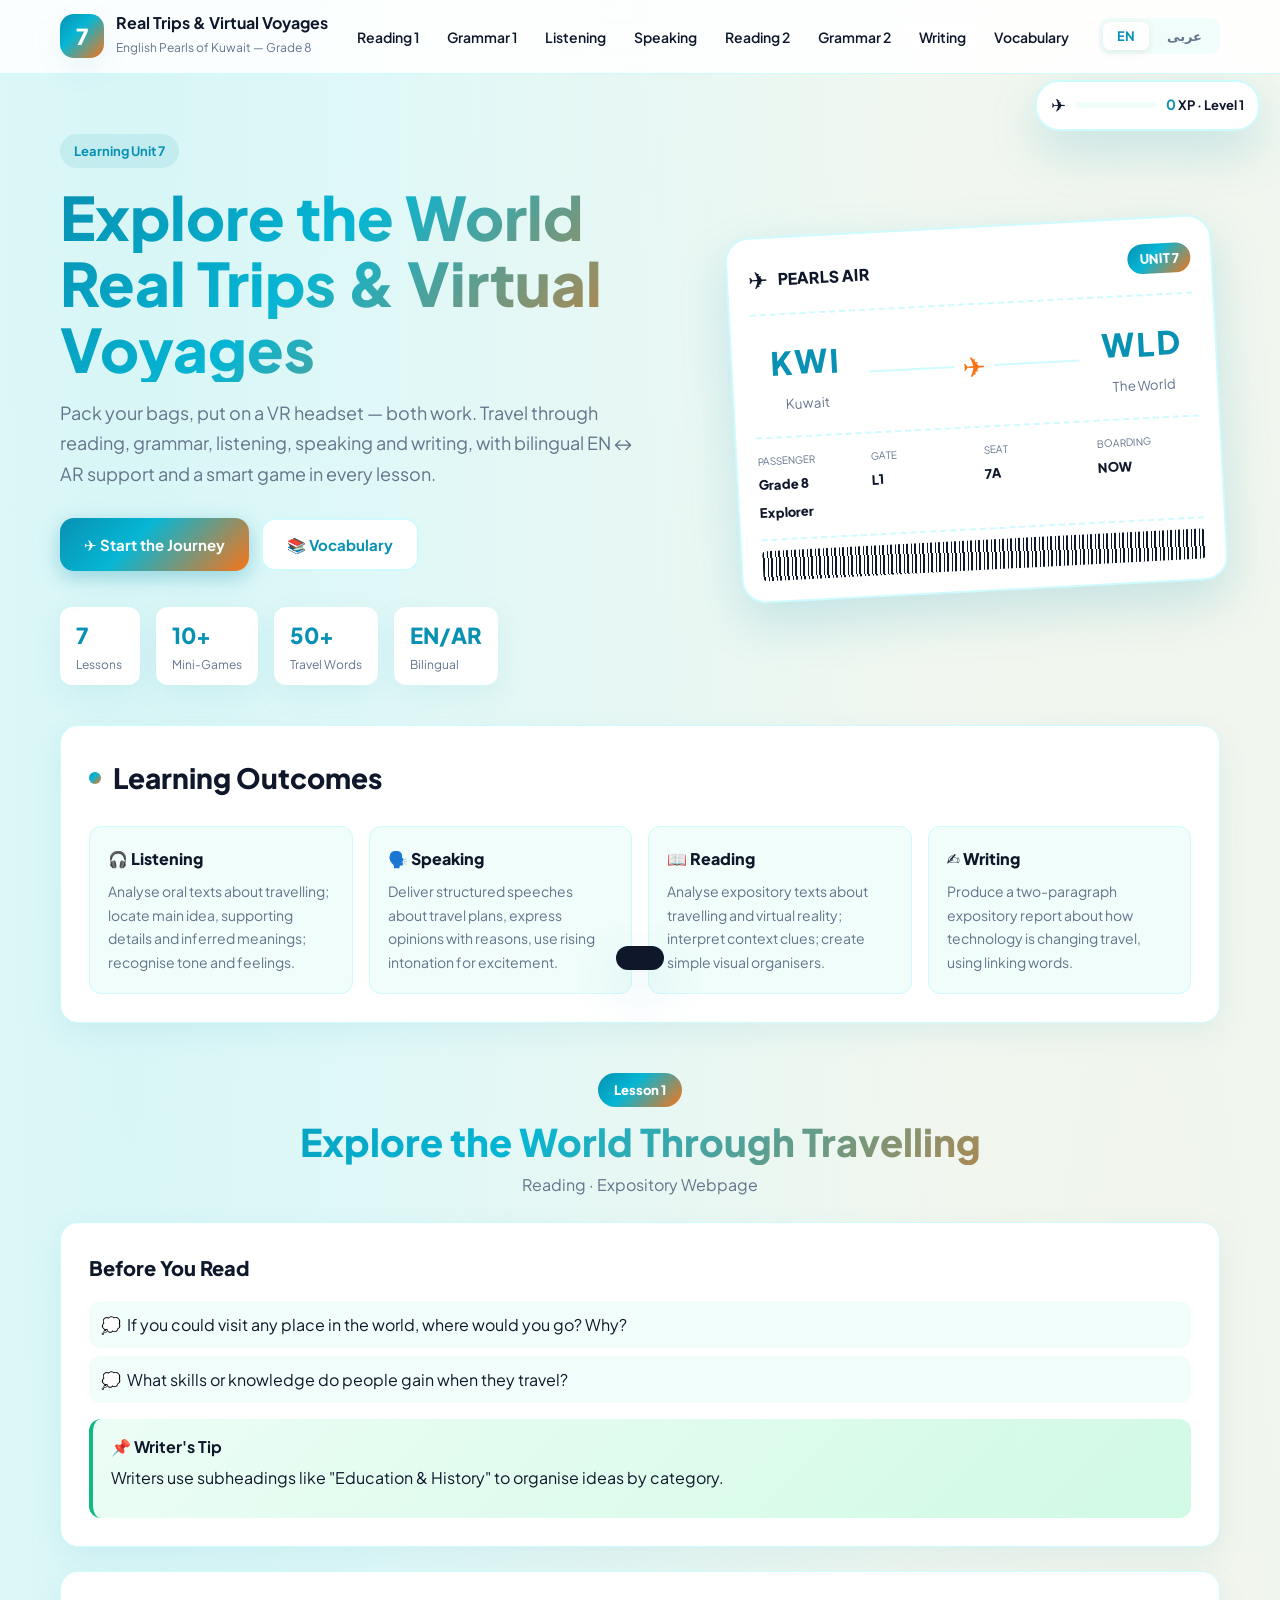
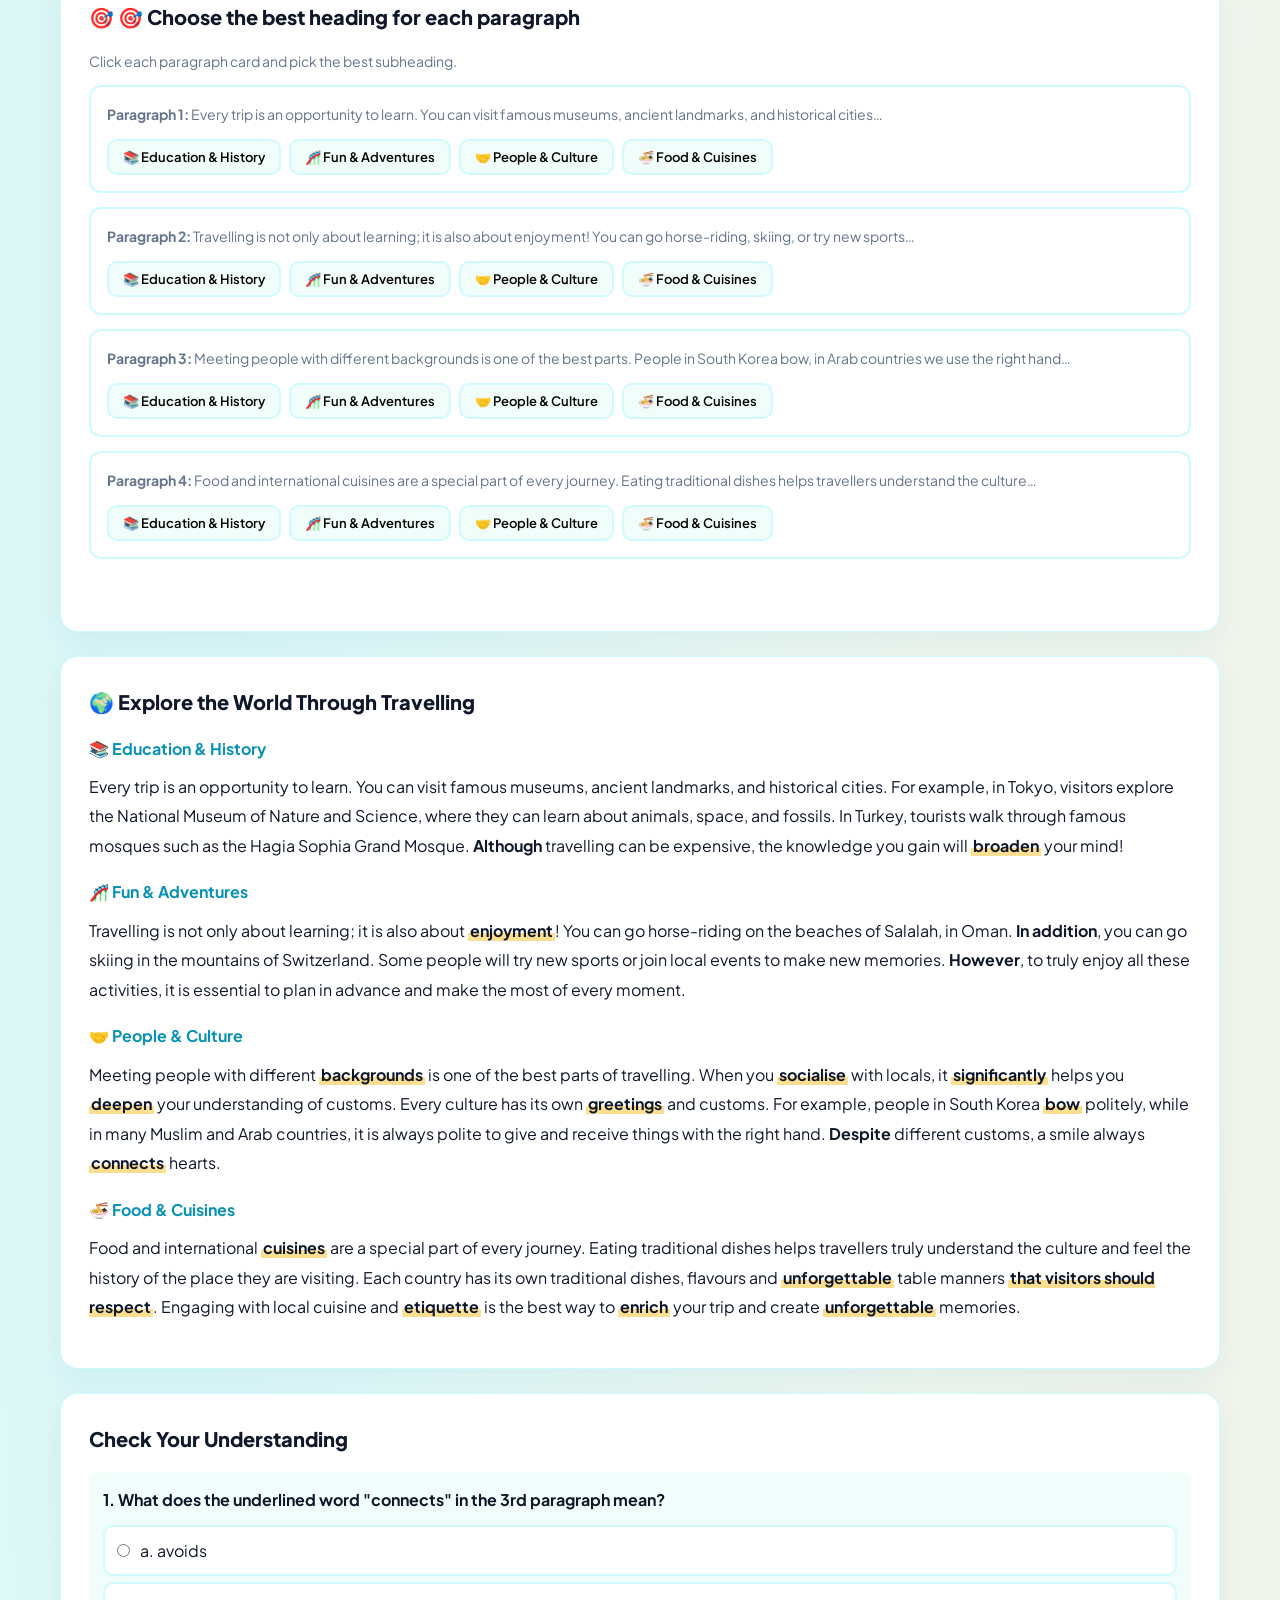
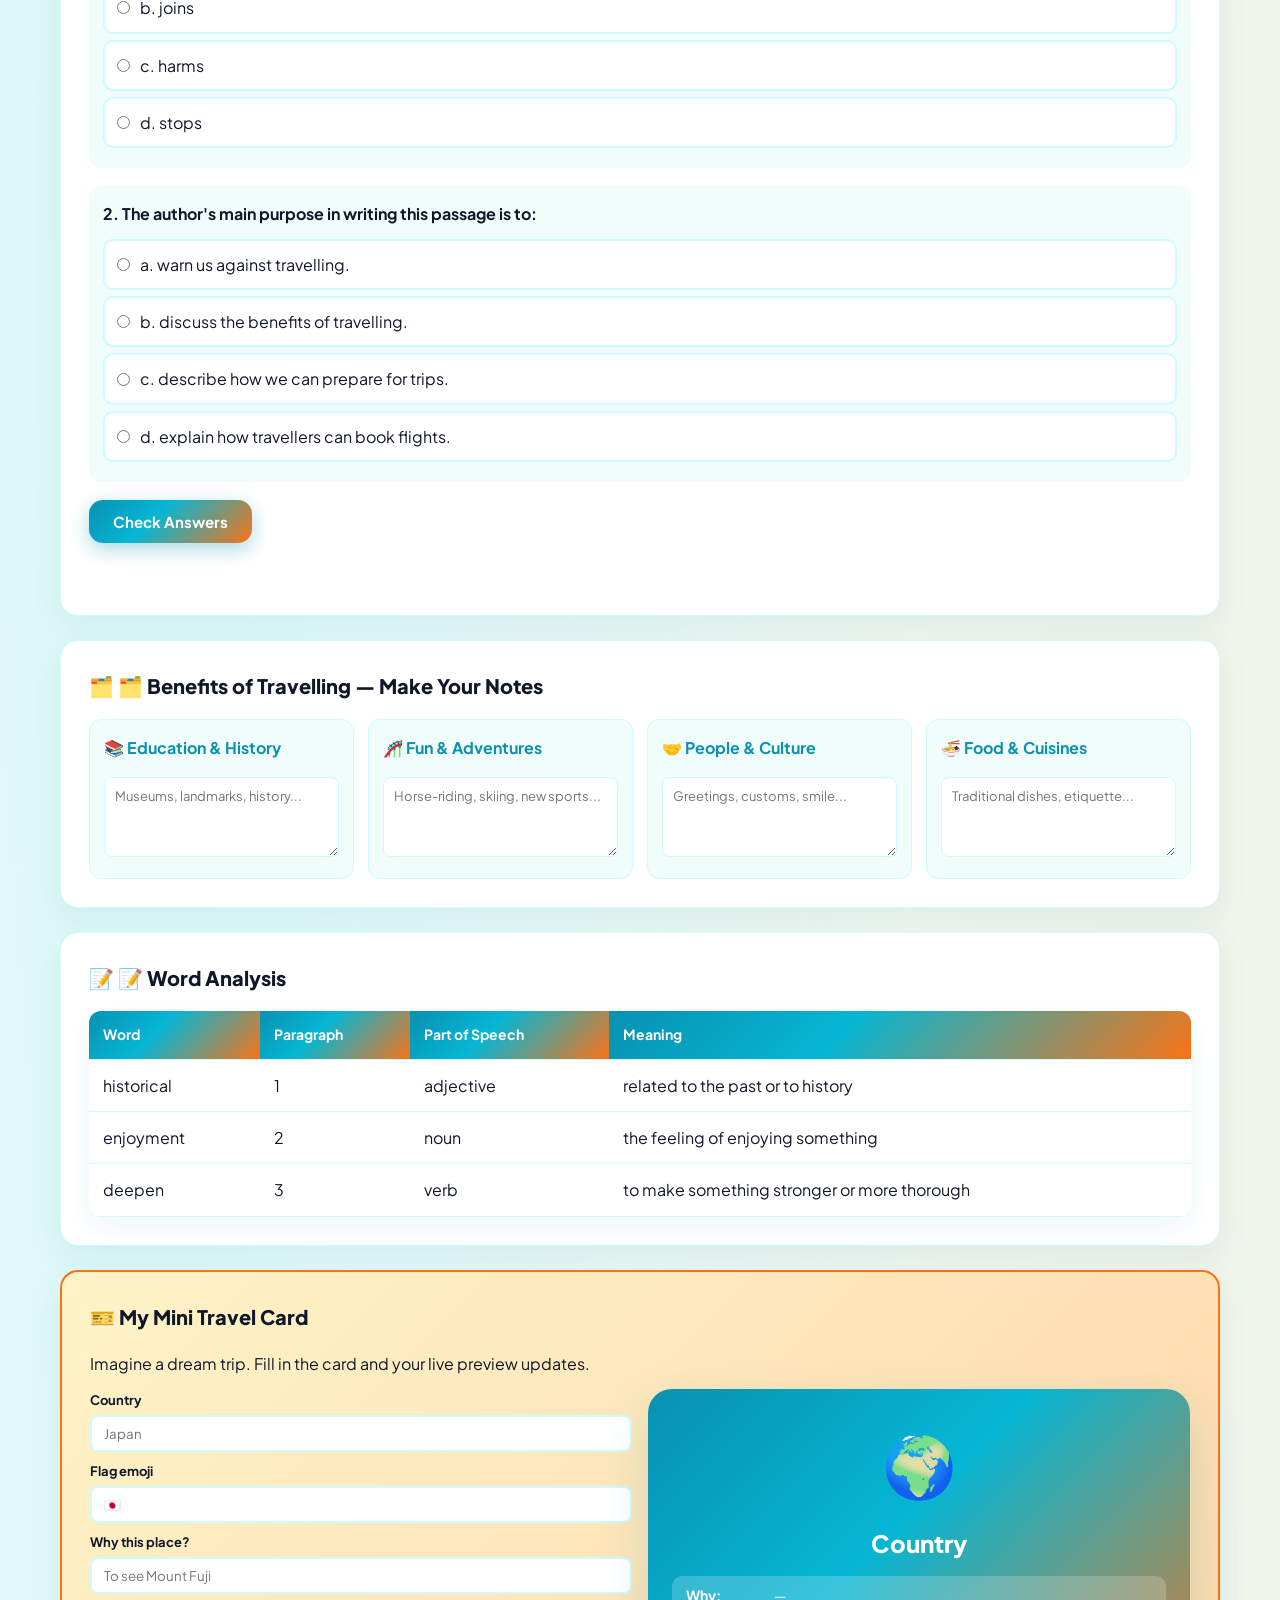
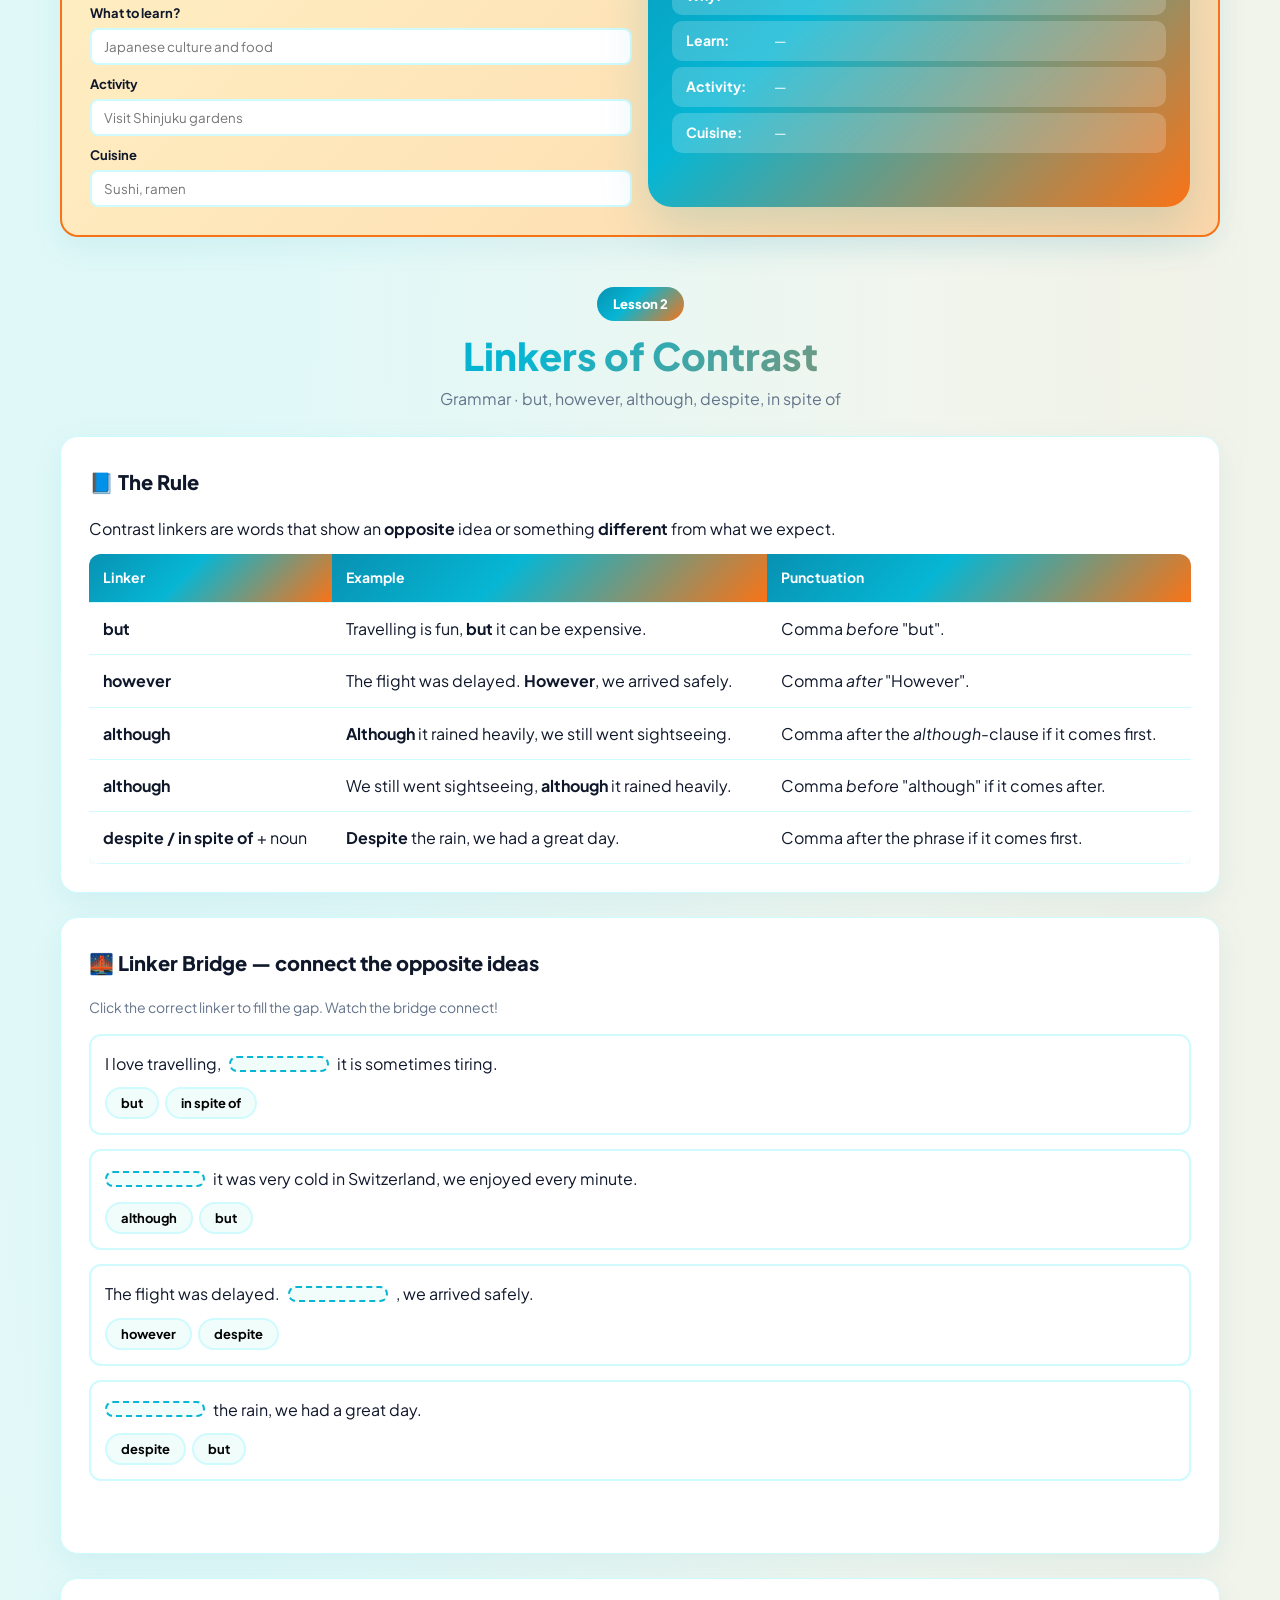
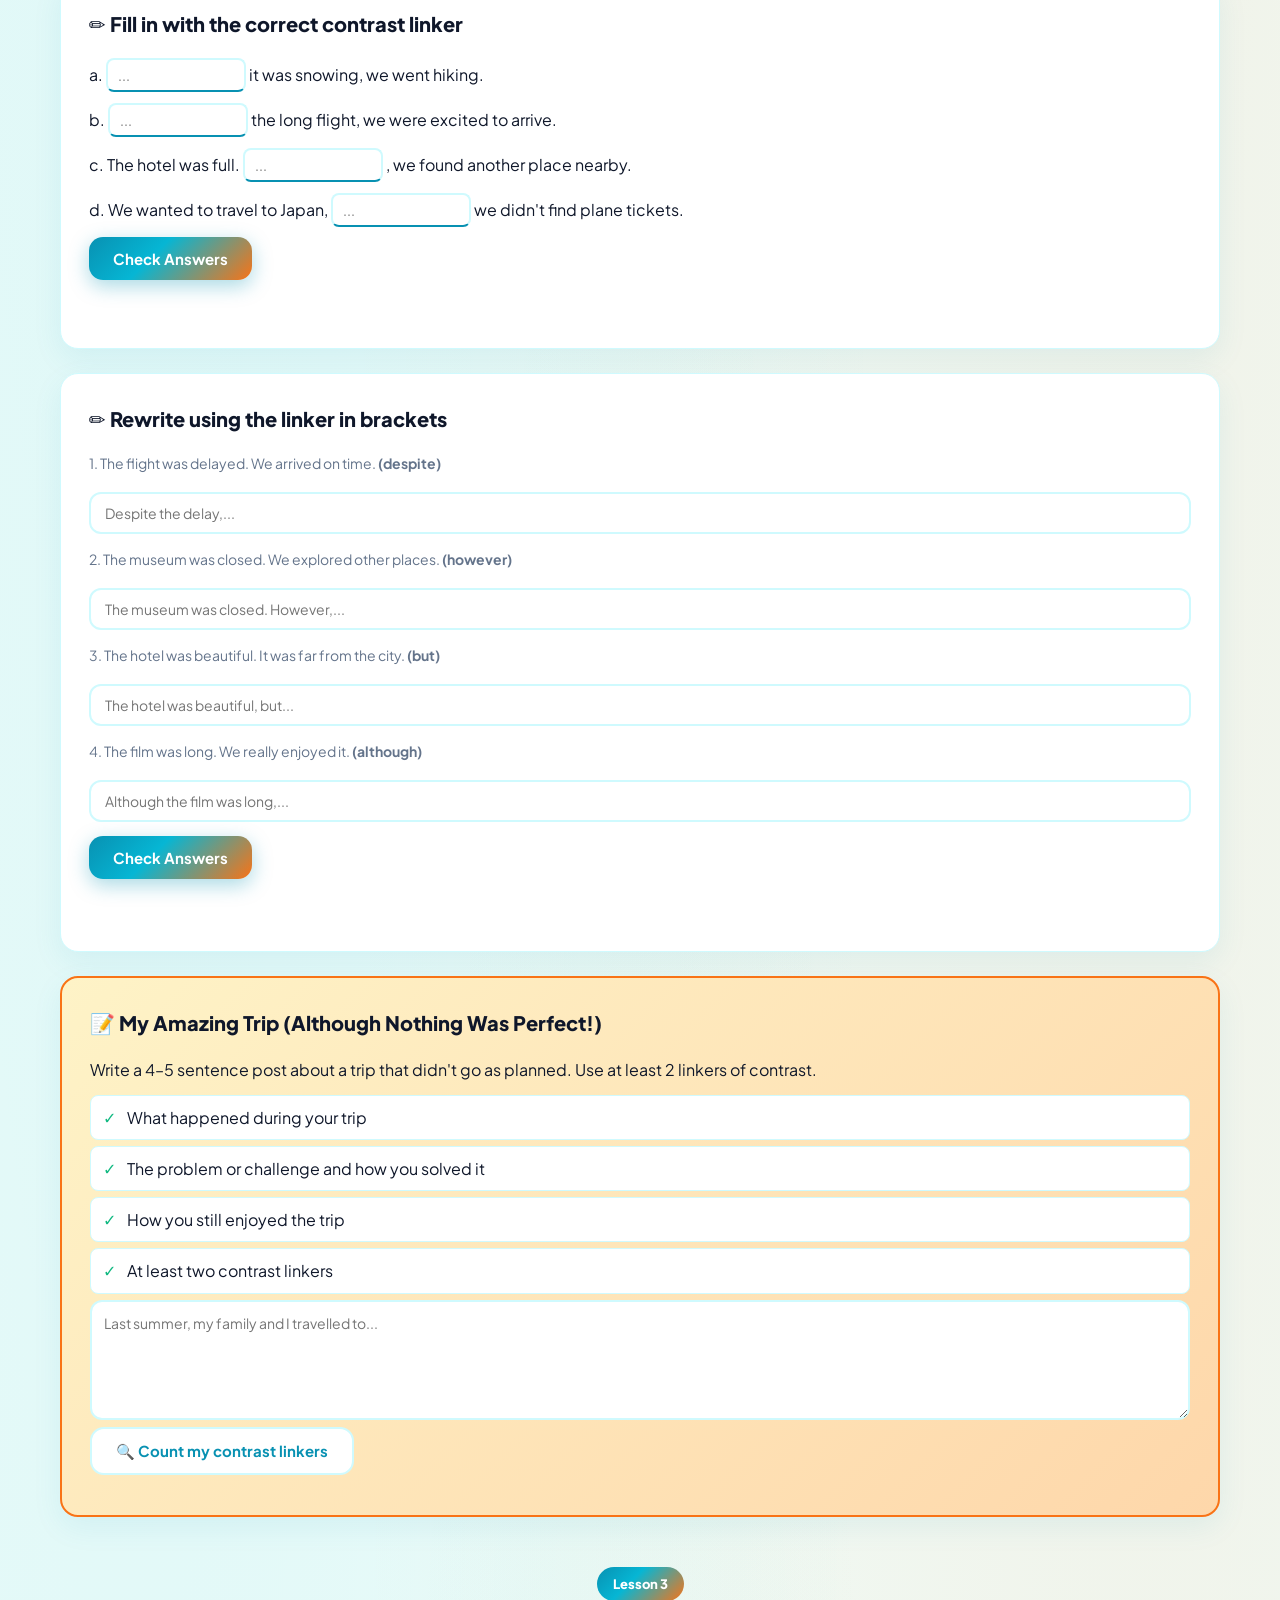
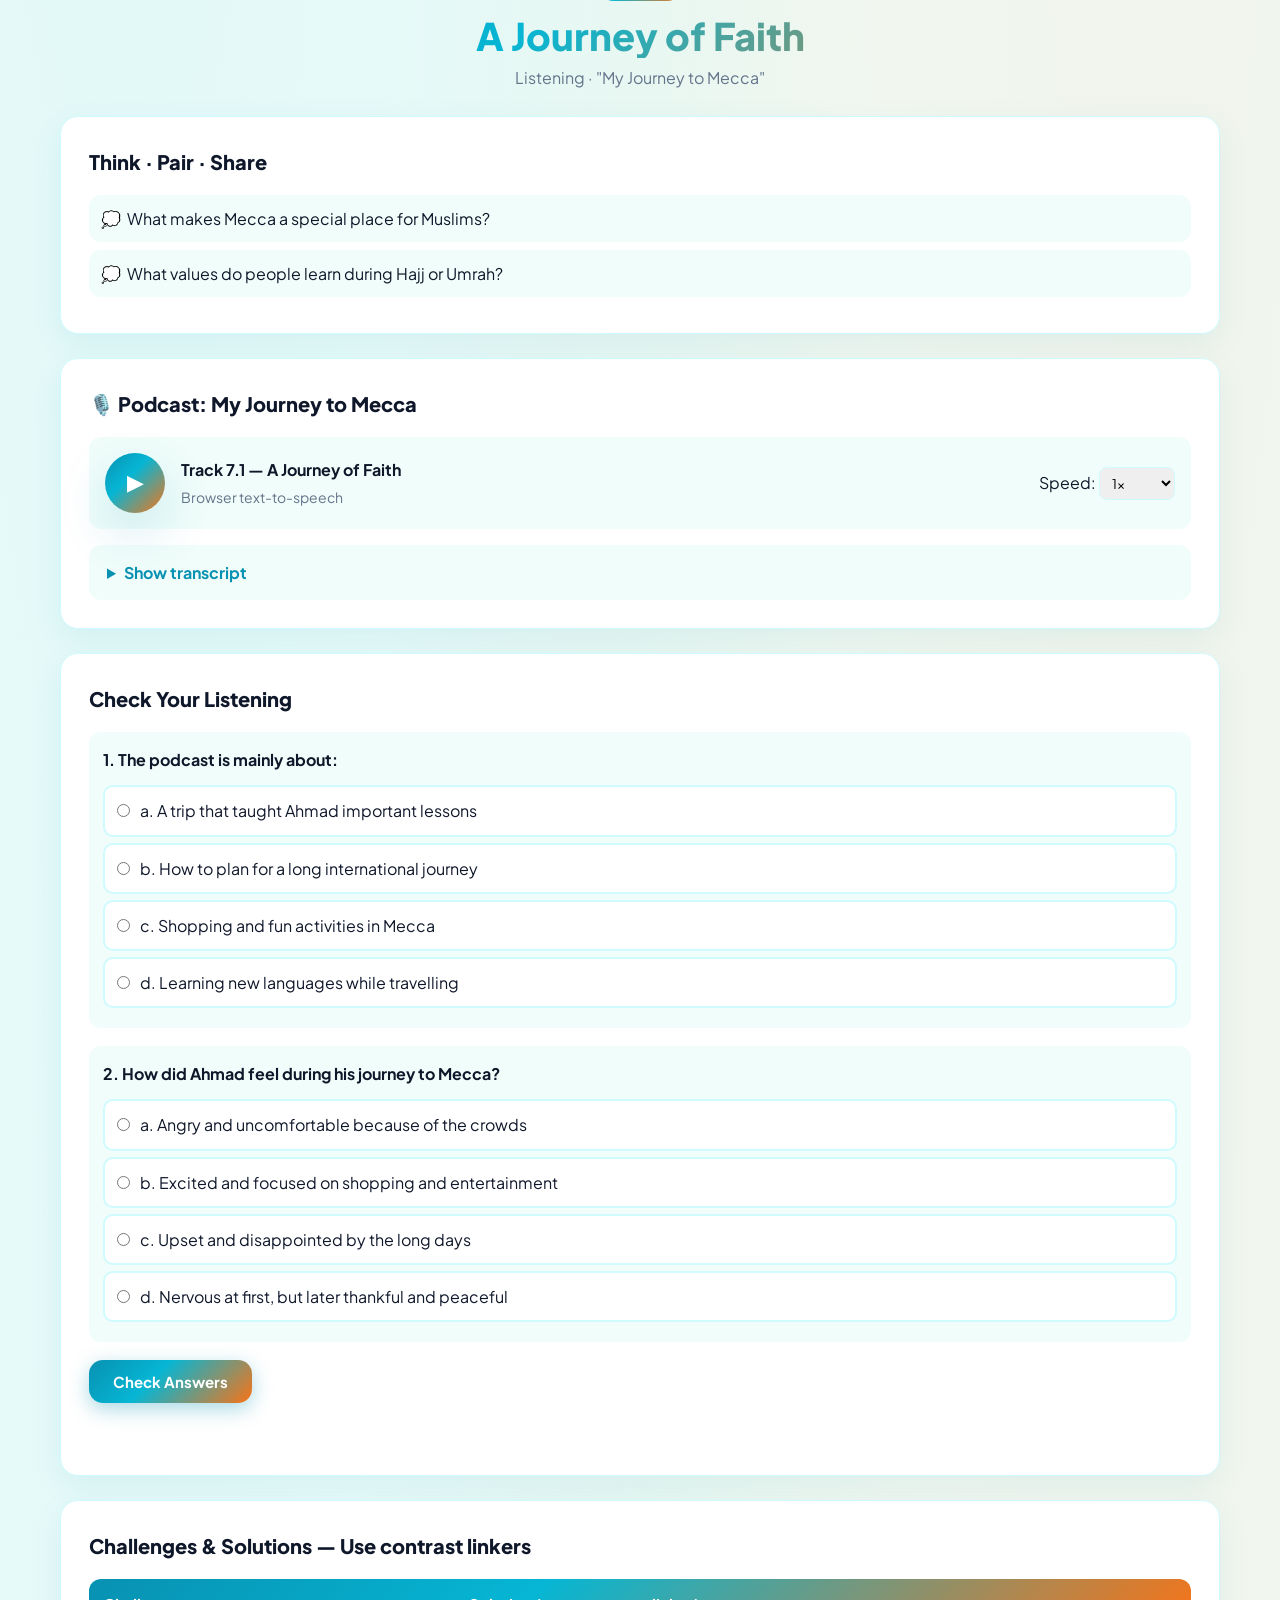
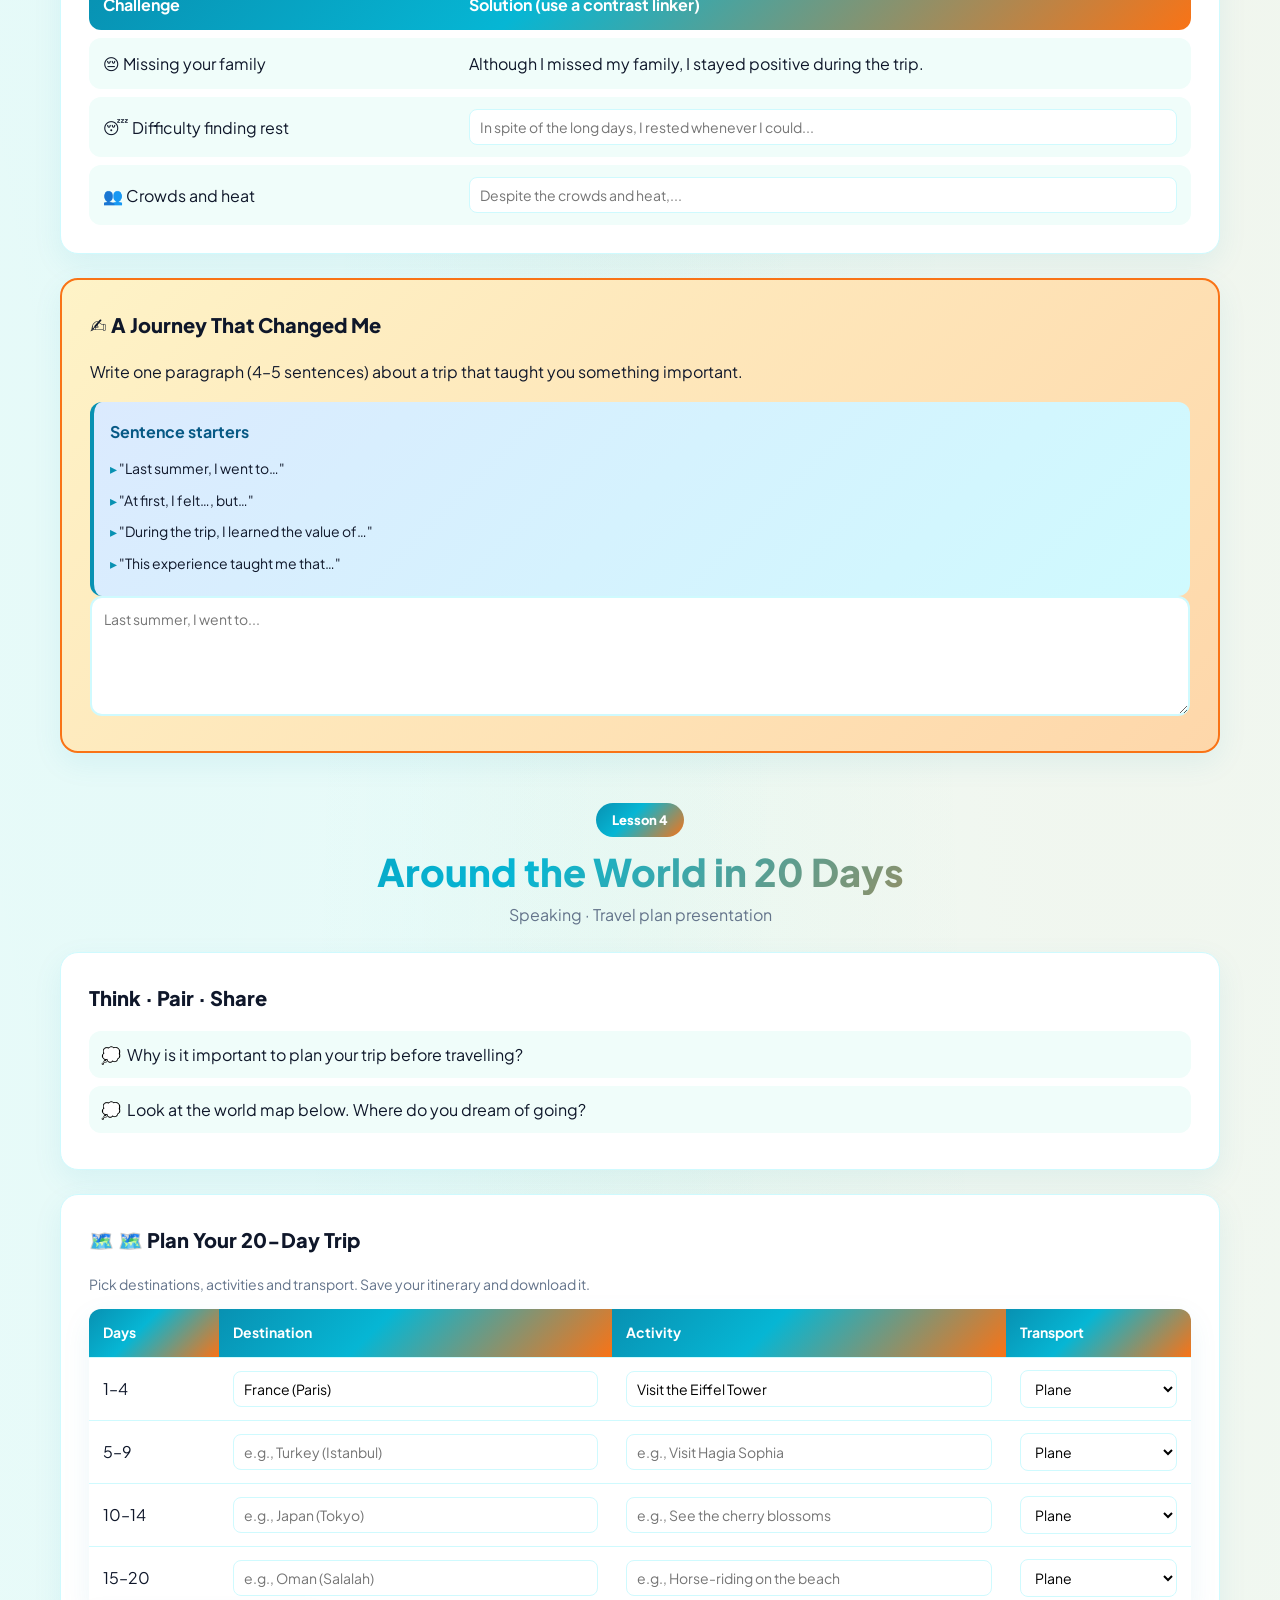
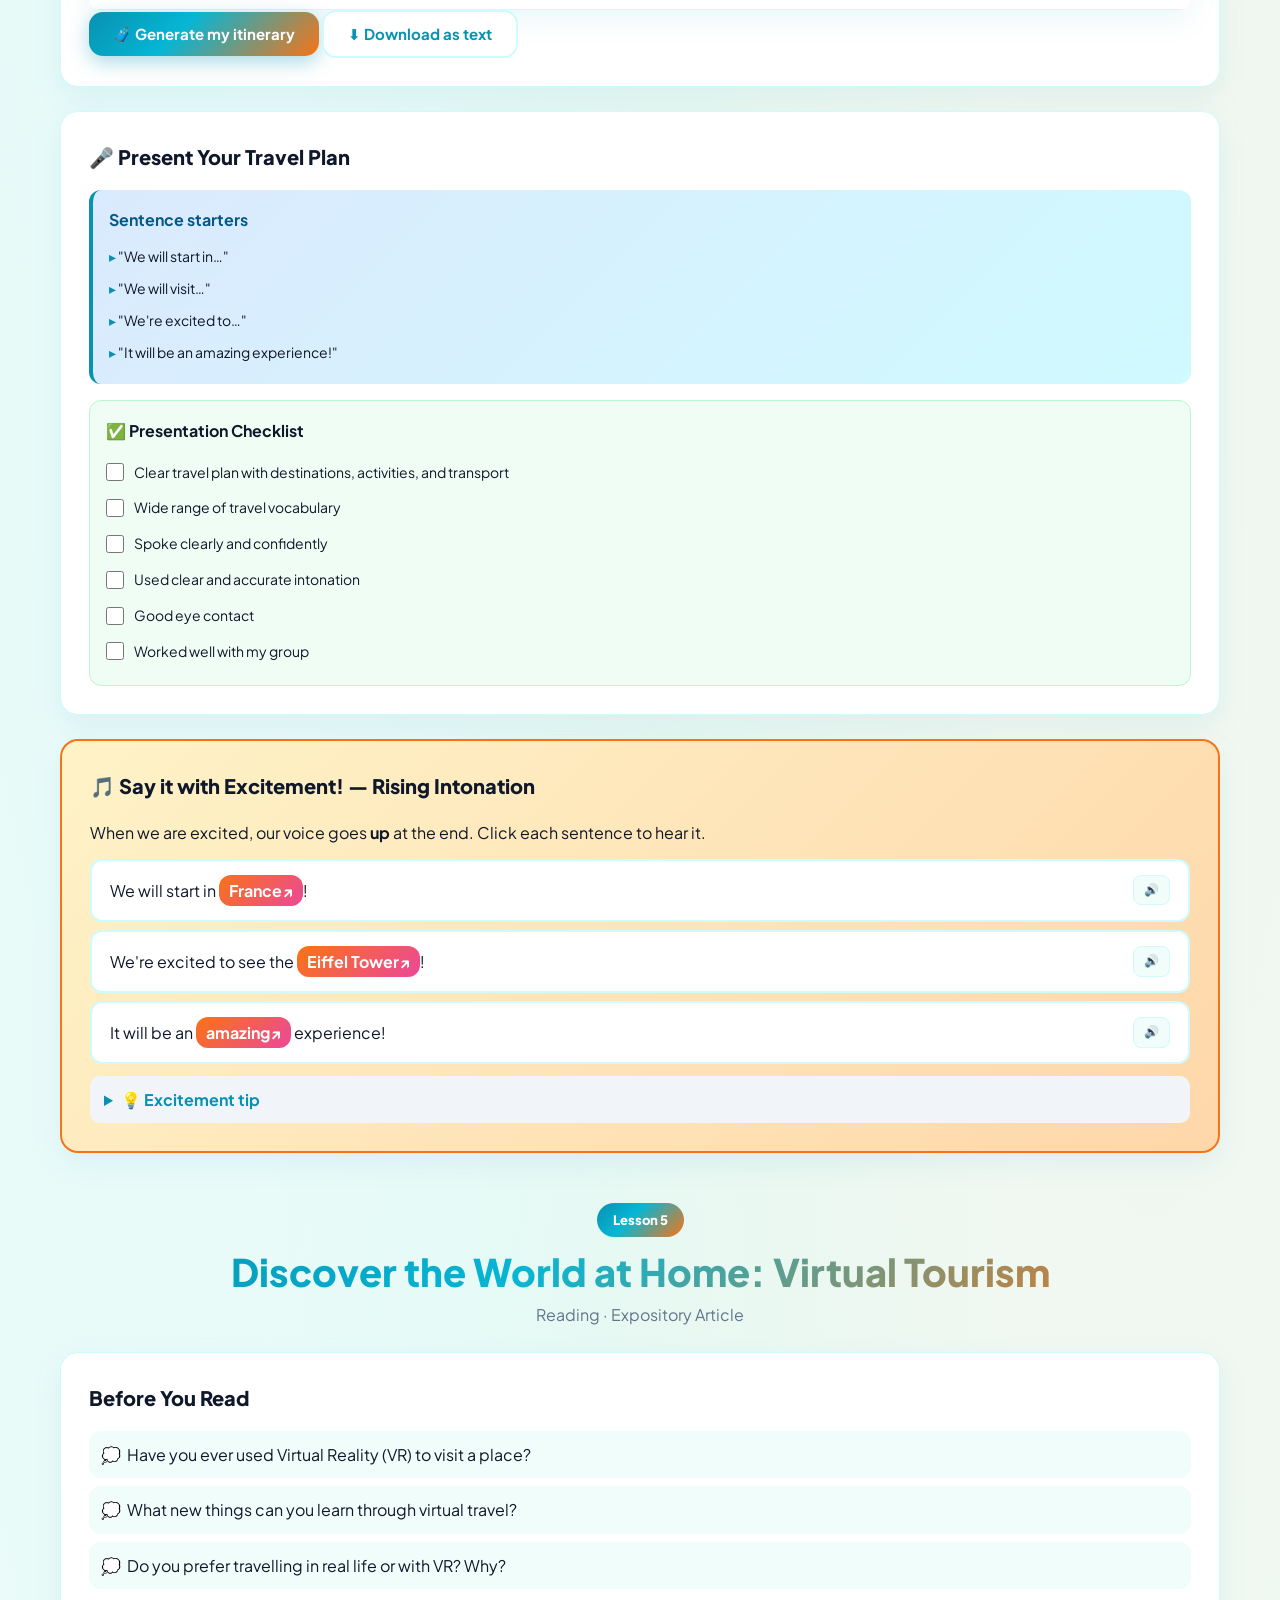
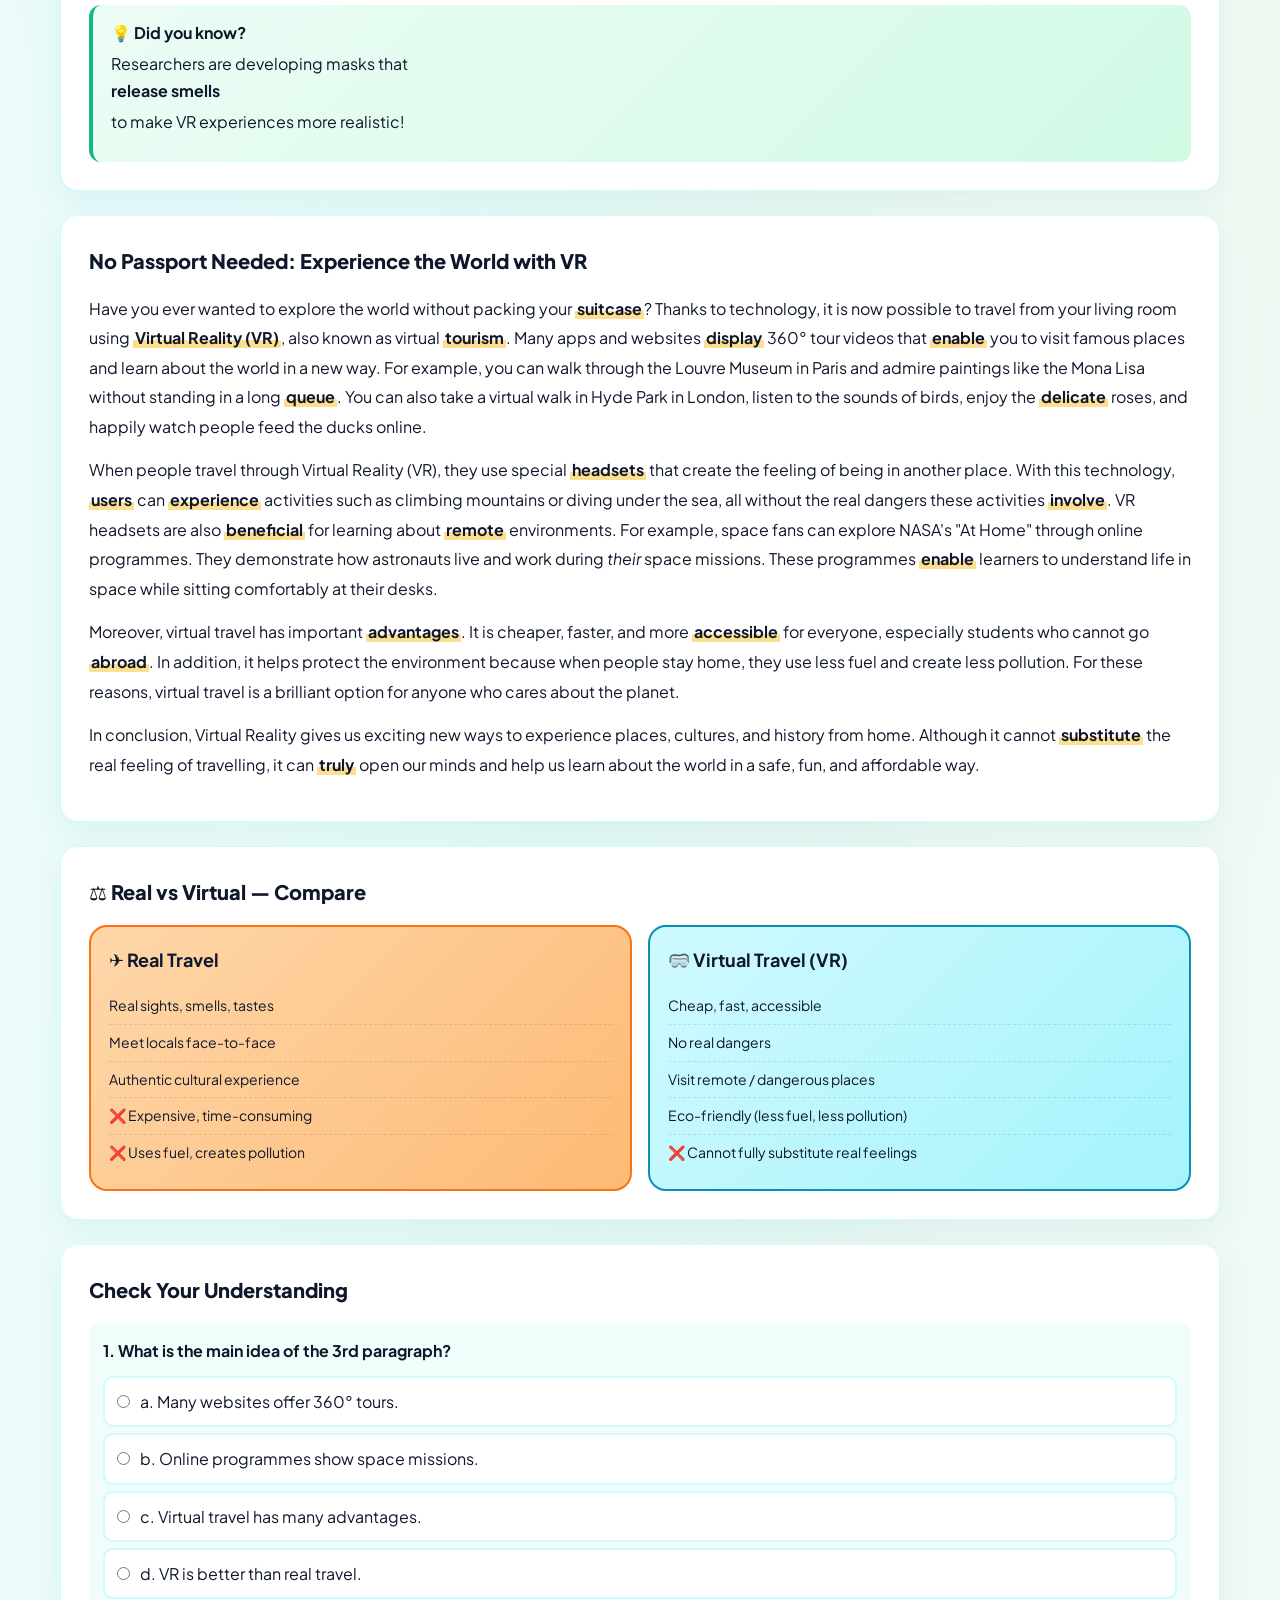
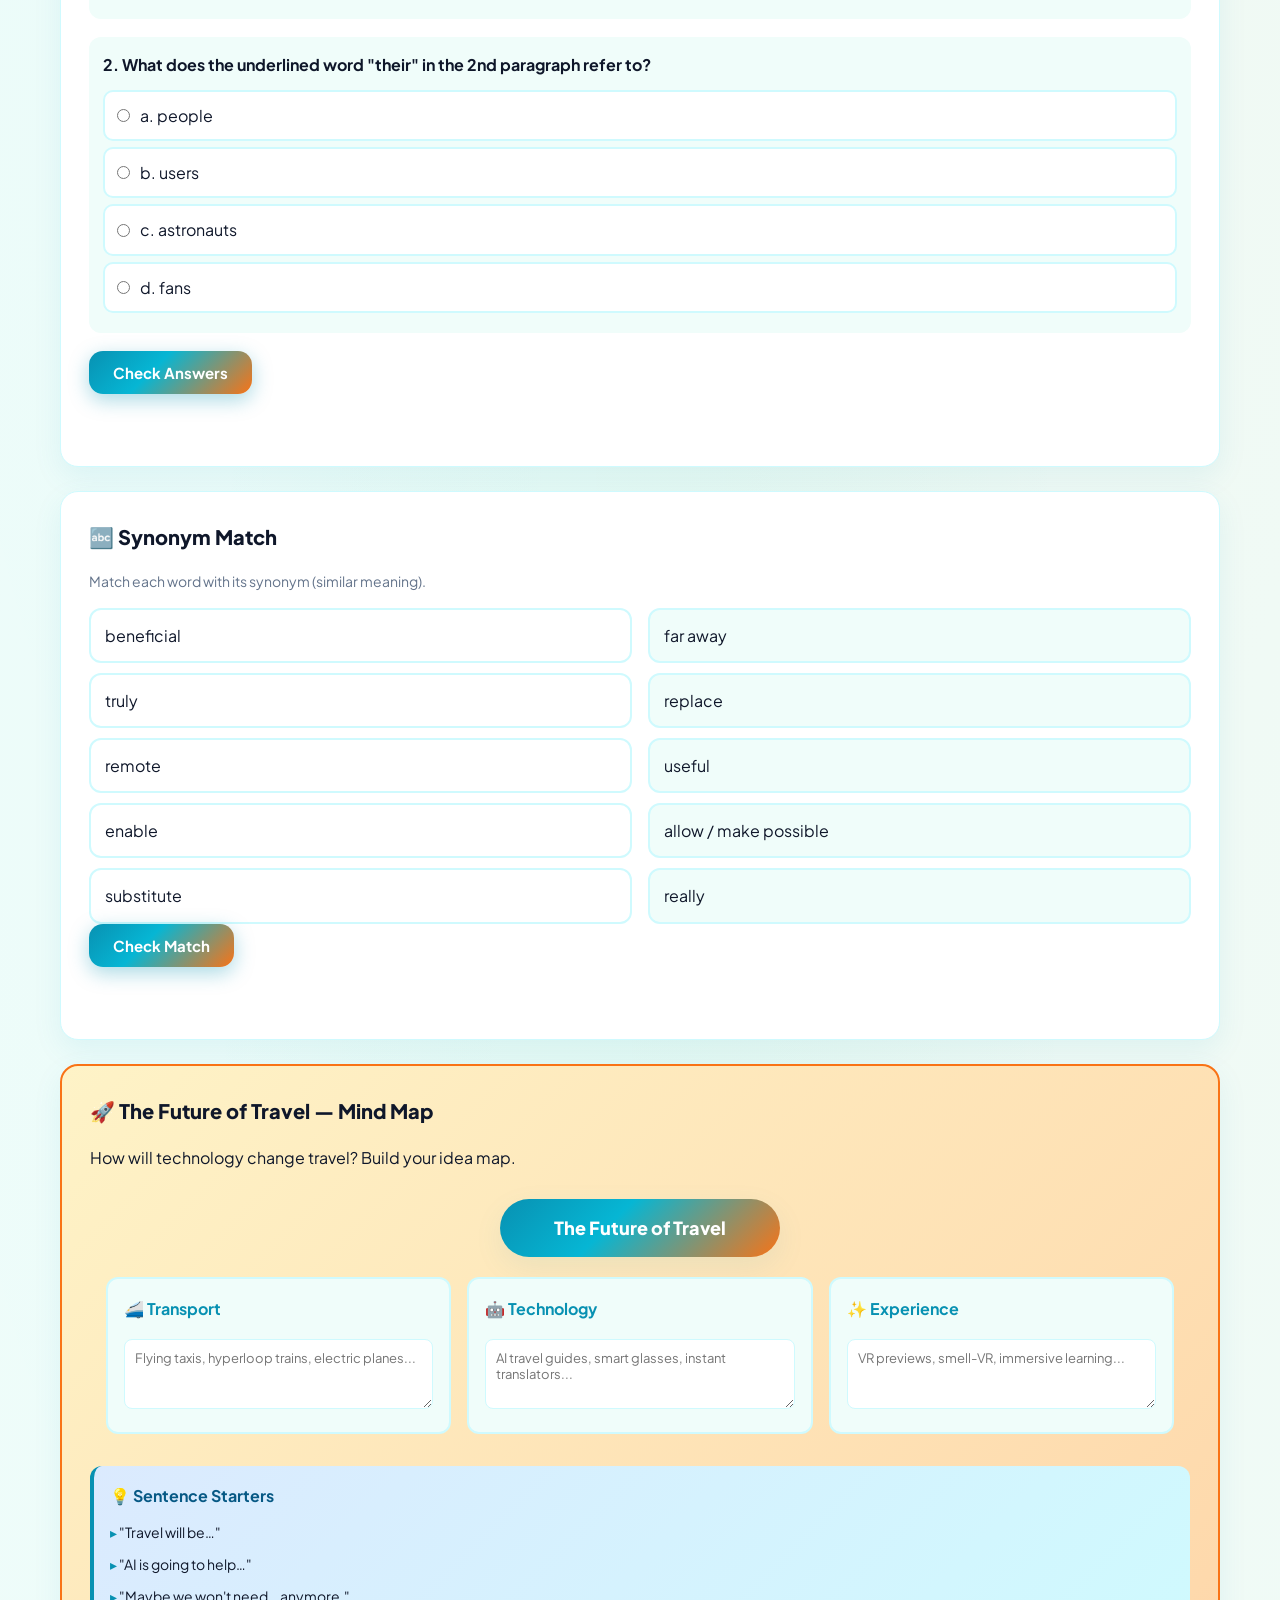
==== commit d354d38a: "feat(unit-7): interactive bilingual site for Real Trips & Virtual Voyages - Travel-themed design: cy" ====
--- a/index.html
+++ b/index.html
@@ -1,53 +1,55 @@
 <!DOCTYPE html>
-<html lang="ar" dir="rtl">
+<html lang="en" dir="ltr">
 <head>
 <meta charset="UTF-8" />
 <meta name="viewport" content="width=device-width, initial-scale=1.0" />
-<title>MR Osama Revision · مراجعة شاملة في اللغة الإنجليزية</title>
-<meta name="description" content="موقع مراجعة شاملة في أساسيات اللغة الإنجليزية للطلاب: الحروف، الضمائر، المفردات، الأزمنة، والكلام المنقول. تفاعلي وثنائي اللغة." />
+<title>Unit 7 — Real Trips & Virtual Voyages | English Pearls</title>
+<meta name="description" content="Interactive bilingual (EN/AR) learning site for Unit 7: Explore the World — Real Trips & Virtual Voyages. Grade 8." />
 <link rel="preconnect" href="https://fonts.googleapis.com">
 <link rel="preconnect" href="https://fonts.gstatic.com" crossorigin>
-<link href="https://fonts.googleapis.com/css2?family=Cairo:wght@400;600;700;800;900&family=Plus+Jakarta+Sans:wght@400;500;600;700;800&display=swap" rel="stylesheet">
+<link href="https://fonts.googleapis.com/css2?family=Cairo:wght@400;600;700;800;900&family=Plus+Jakarta+Sans:wght@400;500;600;700;800;900&display=swap" rel="stylesheet">
 <link rel="stylesheet" href="assets/styles.css" />
-<link rel="icon" href="data:image/svg+xml,%3Csvg xmlns='http://www.w3.org/2000/svg' viewBox='0 0 100 100'%3E%3Ctext y='.9em' font-size='90'%3E📚%3C/text%3E%3C/svg%3E">
+<link rel="icon" href="data:image/svg+xml,%3Csvg xmlns='http://www.w3.org/2000/svg' viewBox='0 0 100 100'%3E%3Ctext y='.9em' font-size='90'%3E✈️%3C/text%3E%3C/svg%3E">
 </head>
 <body>
 
 <!-- XP HUD -->
-<div id="xpHud" class="xp-hud">
-  <span class="xp-icon">⭐</span>
+<div id="xpHud" class="xp-hud" aria-live="polite">
+  <span class="xp-icon">✈️</span>
   <div class="xp-bar-wrap"><div class="xp-bar" id="xpBar"></div></div>
-  <span class="xp-text"><b id="xpVal">0</b> XP · <span id="xpLevel">المستوى ١</span></span>
+  <span class="xp-text"><b id="xpVal">0</b> XP · <span id="xpLevel">Level 1</span></span>
 </div>
 
-<div id="toast" class="toast"></div>
+<div id="toast" class="toast" role="status" aria-live="polite"></div>
 
 <!-- Header -->
 <header class="site-header">
   <div class="container nav-wrap">
     <a class="brand" href="#hero">
-      <span class="brand-badge">MR<br>O</span>
+      <span class="brand-badge">7</span>
       <span class="brand-text">
-        <strong data-i18n="brand.title">مراجعة الأستاذ أسامة</strong>
-        <small data-i18n="brand.sub">MR Osama Revision · أساسيات اللغة الإنجليزية</small>
+        <strong data-i18n="brand.title">Real Trips &amp; Virtual Voyages</strong>
+        <small data-i18n="brand.sub">English Pearls of Kuwait — Grade 8</small>
       </span>
     </a>
-    <nav class="main-nav" aria-label="Sections">
+    <nav class="main-nav" aria-label="Lessons">
       <button class="nav-toggle" id="navToggle" aria-expanded="false" aria-label="Open menu">
         <span></span><span></span><span></span>
       </button>
       <ul id="navMenu">
-        <li><a href="#s1" data-i18n="nav.s1">١. الحروف</a></li>
-        <li><a href="#s2" data-i18n="nav.s2">٢. الضمائر</a></li>
-        <li><a href="#s3" data-i18n="nav.s3">٣. مفردات وأفعال</a></li>
-        <li><a href="#s4" data-i18n="nav.s4">٤. الأزمنة</a></li>
-        <li><a href="#s5" data-i18n="nav.s5">٥. الكلام المنقول</a></li>
-        <li><a href="#test" data-i18n="nav.test">الاختبار النهائي</a></li>
+        <li><a href="#lesson-1" data-i18n="nav.l1">Reading 1</a></li>
+        <li><a href="#lesson-2" data-i18n="nav.l2">Grammar 1</a></li>
+        <li><a href="#lesson-3" data-i18n="nav.l3">Listening</a></li>
+        <li><a href="#lesson-4" data-i18n="nav.l4">Speaking</a></li>
+        <li><a href="#lesson-5" data-i18n="nav.l5">Reading 2</a></li>
+        <li><a href="#lesson-6" data-i18n="nav.l6">Grammar 2</a></li>
+        <li><a href="#lesson-7" data-i18n="nav.l7">Writing</a></li>
+        <li><a href="#vocab" data-i18n="nav.vocab">Vocabulary</a></li>
       </ul>
     </nav>
     <div class="lang-switch">
-      <button class="lang-btn active" data-lang="ar" aria-pressed="true">عربى</button>
-      <button class="lang-btn" data-lang="en" aria-pressed="false">EN</button>
+      <button class="lang-btn active" data-lang="en" aria-pressed="true">EN</button>
+      <button class="lang-btn" data-lang="ar" aria-pressed="false">عربى</button>
     </div>
   </div>
 </header>
@@ -56,756 +58,825 @@
 <section id="hero" class="hero">
   <div class="container hero-inner">
     <div class="hero-text">
-      <span class="kicker" data-i18n="hero.kicker">📅 الحصة الأولى — ٠٢/٠٥/٢٠٢٦</span>
-      <h1 data-i18n="hero.title">مراجعة شاملة<br>في أساسيات اللغة الإنجليزية</h1>
-      <p class="lead" data-i18n="hero.lead">رحلة تأسيسية تفاعلية تبدأ من الحروف وتنتهي بالكلام المنقول — مع شرح بالعربية، أمثلة عملية، وألعاب ذكاء لكل قسم.</p>
+      <span class="kicker" data-i18n="hero.kicker">Learning Unit 7</span>
+      <h1 data-i18n="hero.title">Explore the World<br>Real Trips &amp; Virtual Voyages</h1>
+      <p class="lead" data-i18n="hero.lead">Pack your bags, put on a VR headset — both work. Travel through reading, grammar, listening, speaking and writing, with bilingual EN ↔ AR support and a smart game in every lesson.</p>
       <div class="hero-cta">
-        <a href="#s1" class="btn btn-primary" data-i18n="hero.start">▶ ابدأ المراجعة</a>
-        <a href="#test" class="btn btn-ghost" data-i18n="hero.test">📝 اختبر نفسك</a>
+        <a href="#lesson-1" class="btn btn-primary" data-i18n="hero.start">✈️ Start the Journey</a>
+        <a href="#vocab" class="btn btn-ghost" data-i18n="hero.vocab">📚 Vocabulary</a>
       </div>
       <ul class="hero-stats">
-        <li><strong>٥</strong><span data-i18n="hero.sections">أقسام</span></li>
-        <li><strong>+١٢</strong><span data-i18n="hero.games">لعبة وتمرين</span></li>
-        <li><strong>+٨٠</strong><span data-i18n="hero.words">كلمة شائعة</span></li>
-        <li><strong>عربي/EN</strong><span data-i18n="hero.bilingual">شرح ثنائي</span></li>
+        <li><strong>7</strong><span data-i18n="hero.lessons">Lessons</span></li>
+        <li><strong>10+</strong><span data-i18n="hero.games">Mini-Games</span></li>
+        <li><strong>50+</strong><span data-i18n="hero.words">Travel Words</span></li>
+        <li><strong>EN/AR</strong><span data-i18n="hero.bilingual">Bilingual</span></li>
       </ul>
     </div>
-    <div class="hero-card">
-      <div class="hero-card-emoji">📖</div>
-      <div class="hero-card-tags">
-        <span>🔤 Letters</span>
-        <span>👥 Pronouns</span>
-        <span>📚 Vocabulary</span>
-        <span>⏰ Tenses</span>
-        <span>💬 Reported Speech</span>
-        <span>🎯 Final Test</span>
-      </div>
-      <div class="hero-card-meter">
-        <span data-i18n="hero.progress">تقدّمك في المراجعة</span>
-        <div class="meter"><div class="meter-fill" id="progressMeter"></div></div>
-        <small id="progressText">0%</small>
-      </div>
+    <!-- Boarding pass -->
+    <div class="boarding-pass" aria-hidden="true">
+      <div class="bp-top">
+        <div class="bp-airline">
+          <span class="bp-logo">✈️</span>
+          <span>PEARLS AIR</span>
+        </div>
+        <div class="bp-num">UNIT 7</div>
+      </div>
+      <div class="bp-route">
+        <div class="bp-city"><b>KWI</b><small>Kuwait</small></div>
+        <div class="bp-line">
+          <div class="bp-plane">✈</div>
+        </div>
+        <div class="bp-city"><b>WLD</b><small>The World</small></div>
+      </div>
+      <div class="bp-info">
+        <div><span>Passenger</span><b>Grade 8 Explorer</b></div>
+        <div><span>Gate</span><b>L1</b></div>
+        <div><span>Seat</span><b>7A</b></div>
+        <div><span>Boarding</span><b>NOW</b></div>
+      </div>
+      <div class="bp-barcode"></div>
     </div>
   </div>
 </section>
 
 <main class="container">
 
-<!-- Index -->
-<section class="card index-card">
-  <h2 class="section-title"><span class="dot"></span><span data-i18n="index.title">الفهرس · Index</span></h2>
-  <div class="index-grid">
-    <a href="#s1" class="index-item"><span class="ix-num">١</span><div><b data-i18n="index.s1">الحروف</b><small>ساكنة ومتحركة · Vowels & Consonants</small></div></a>
-    <a href="#s2" class="index-item"><span class="ix-num">٢</span><div><b data-i18n="index.s2">الضمائر وأسماء الإشارة</b><small>الجمع/المفرد · العاقل وغير العاقل</small></div></a>
-    <a href="#s3" class="index-item"><span class="ix-num">٣</span><div><b data-i18n="index.s3">مفردات وأفعال أساسية</b><small>تمهيد للدراسة · Foundation</small></div></a>
-    <a href="#s4" class="index-item"><span class="ix-num">٤</span><div><b data-i18n="index.s4">الأزمنة</b><small>المضارع · الماضي · المستقبل · الأمر</small></div></a>
-    <a href="#s5" class="index-item"><span class="ix-num">٥</span><div><b data-i18n="index.s5">الكلام المباشر والمنقول</b><small>Direct & Reported Speech</small></div></a>
-    <a href="#test" class="index-item highlighted"><span class="ix-num">🏆</span><div><b data-i18n="index.test">الاختبار النهائي</b><small>اختبر كل ما درسته</small></div></a>
-  </div>
-</section>
-
-<!-- ============== SECTION 1 — LETTERS ============== -->
-<section id="s1" class="lesson">
+<!-- Outcomes -->
+<section class="card outcomes">
+  <h2 class="section-title"><span class="dot"></span><span data-i18n="outcomes.title">Learning Outcomes</span></h2>
+  <div class="outcome-grid">
+    <article><h3>🎧 <span data-i18n="outcomes.listen">Listening</span></h3>
+      <p data-i18n="outcomes.listenDesc">Analyse oral texts about travelling; locate main idea, supporting details and inferred meanings; recognise tone and feelings.</p></article>
+    <article><h3>🗣️ <span data-i18n="outcomes.speak">Speaking</span></h3>
+      <p data-i18n="outcomes.speakDesc">Deliver structured speeches about travel plans, express opinions with reasons, use rising intonation for excitement.</p></article>
+    <article><h3>📖 <span data-i18n="outcomes.read">Reading</span></h3>
+      <p data-i18n="outcomes.readDesc">Analyse expository texts about travelling and virtual reality; interpret context clues; create simple visual organisers.</p></article>
+    <article><h3>✍️ <span data-i18n="outcomes.write">Writing</span></h3>
+      <p data-i18n="outcomes.writeDesc">Produce a two-paragraph expository report about how technology is changing travel, using linking words.</p></article>
+  </div>
+</section>
+
+<!-- LESSON 1 -->
+<section id="lesson-1" class="lesson">
   <header class="lesson-head">
-    <span class="lesson-num">القسم ١</span>
-    <h2><span data-i18n="s1.title">الحروف · Letters</span></h2>
-    <p class="lesson-sub" data-i18n="s1.sub">الحروف الساكنة والمتحركة · Consonants &amp; Vowels</p>
+    <span class="lesson-num">Lesson 1</span>
+    <h2><span data-i18n="l1.title">Explore the World Through Travelling</span></h2>
+    <p class="lesson-sub" data-i18n="l1.sub">Reading · Expository Webpage</p>
   </header>
 
   <div class="card">
-    <h3>📌 <span data-i18n="s1.ruleT">القاعدة الأساسية</span></h3>
-    <p data-i18n="s1.rule">الأبجدية الإنجليزية تتكون من <b>٢٦ حرف</b>: <b>٥ حروف متحركة</b> (Vowels) و <b>٢١ حرف ساكن</b> (Consonants). الحرف <b>Y</b> أحيانًا يُعتبر متحركًا (مثل: <em>my</em>, <em>happy</em>).</p>
-
-    <div class="vowel-cons">
-      <div class="vc-block vowels">
-        <h4>🅰️ <span data-i18n="s1.vowels">الحروف المتحركة (٥)</span></h4>
-        <p class="muted" data-i18n="s1.vowelsP">تخرج بسهولة من الفم بدون عائق. الفم مفتوح.</p>
-        <div class="letter-row" id="vowels">
-          <button class="letter v" data-letter="A" data-sound="A">A a</button>
-          <button class="letter v" data-letter="E" data-sound="E">E e</button>
-          <button class="letter v" data-letter="I" data-sound="I">I i</button>
-          <button class="letter v" data-letter="O" data-sound="O">O o</button>
-          <button class="letter v" data-letter="U" data-sound="U">U u</button>
-          <button class="letter v half" data-letter="Y" data-sound="Y">Y y *</button>
-        </div>
-      </div>
-      <div class="vc-block consonants">
-        <h4>🅱️ <span data-i18n="s1.consT">الحروف الساكنة (٢١)</span></h4>
-        <p class="muted" data-i18n="s1.consP">يحدث فيها إغلاق أو ضيق في مخرج الصوت.</p>
-        <div class="letter-row" id="consonants">
-          <!-- filled by JS -->
-        </div>
-      </div>
-    </div>
-    <p class="hint">💡 <span data-i18n="s1.tap">اضغط على أي حرف لسماع نطقه (تشغيل صوتي بالمتصفح).</span></p>
-  </div>
-
-  <!-- Sounds of vowels -->
-  <div class="card">
-    <h3>🔊 <span data-i18n="s1.soundsT">أصوات الحروف المتحركة</span></h3>
-    <p class="muted" data-i18n="s1.soundsP">كل حرف متحرك له أكثر من نطق. اسمع الفرق بين القصير والطويل.</p>
-    <div class="sounds-grid">
-      <div class="sound-card">
-        <h4>A</h4>
-        <p><b data-i18n="s1.short">قصير:</b> /æ/ — <em>cat</em>, <em>map</em></p>
-        <p><b data-i18n="s1.long">طويل:</b> /eɪ/ — <em>cake</em>, <em>name</em></p>
-        <button class="btn btn-mini" data-speak="cat. map. cake. name.">🔊</button>
-      </div>
-      <div class="sound-card">
-        <h4>E</h4>
-        <p><b data-i18n="s1.short">قصير:</b> /e/ — <em>red</em>, <em>pen</em></p>
-        <p><b data-i18n="s1.long">طويل:</b> /iː/ — <em>see</em>, <em>three</em></p>
-        <button class="btn btn-mini" data-speak="red. pen. see. three.">🔊</button>
-      </div>
-      <div class="sound-card">
-        <h4>I</h4>
-        <p><b data-i18n="s1.short">قصير:</b> /ɪ/ — <em>sit</em>, <em>big</em></p>
-        <p><b data-i18n="s1.long">طويل:</b> /aɪ/ — <em>like</em>, <em>time</em></p>
-        <button class="btn btn-mini" data-speak="sit. big. like. time.">🔊</button>
-      </div>
-      <div class="sound-card">
-        <h4>O</h4>
-        <p><b data-i18n="s1.short">قصير:</b> /ɒ/ — <em>hot</em>, <em>dog</em></p>
-        <p><b data-i18n="s1.long">طويل:</b> /oʊ/ — <em>go</em>, <em>home</em></p>
-        <button class="btn btn-mini" data-speak="hot. dog. go. home.">🔊</button>
-      </div>
-      <div class="sound-card">
-        <h4>U</h4>
-        <p><b data-i18n="s1.short">قصير:</b> /ʌ/ — <em>cup</em>, <em>sun</em></p>
-        <p><b data-i18n="s1.long">طويل:</b> /juː/ — <em>cute</em>, <em>use</em></p>
-        <button class="btn btn-mini" data-speak="cup. sun. cute. use.">🔊</button>
-      </div>
-    </div>
-  </div>
-
-  <!-- Sort game -->
-  <div class="card">
-    <h3>🎯 <span data-i18n="s1.sortT">لعبة: صنّف الحروف</span></h3>
-    <p data-i18n="s1.sortP">اسحب كل حرف إلى الصندوق الصحيح: متحرك أم ساكن؟</p>
-    <div class="sort-bank" id="lSortBank">
-      <span class="sort-w" draggable="true" data-cat="vowel">A</span>
-      <span class="sort-w" draggable="true" data-cat="consonant">B</span>
-      <span class="sort-w" draggable="true" data-cat="consonant">D</span>
-      <span class="sort-w" draggable="true" data-cat="vowel">E</span>
-      <span class="sort-w" draggable="true" data-cat="consonant">G</span>
-      <span class="sort-w" draggable="true" data-cat="vowel">I</span>
-      <span class="sort-w" draggable="true" data-cat="consonant">M</span>
-      <span class="sort-w" draggable="true" data-cat="vowel">O</span>
-      <span class="sort-w" draggable="true" data-cat="consonant">P</span>
-      <span class="sort-w" draggable="true" data-cat="vowel">U</span>
-      <span class="sort-w" draggable="true" data-cat="consonant">T</span>
-      <span class="sort-w" draggable="true" data-cat="consonant">S</span>
-    </div>
-    <div class="sort-cols">
-      <div class="sort-drop" data-cat="vowel"><h4>🅰️ <span data-i18n="s1.vowelsBin">متحركة (Vowels)</span></h4></div>
-      <div class="sort-drop" data-cat="consonant"><h4>🅱️ <span data-i18n="s1.consBin">ساكنة (Consonants)</span></h4></div>
-    </div>
-    <button class="btn btn-primary" id="checkSort">تحقّق</button>
-    <p class="sort-result" aria-live="polite"></p>
-  </div>
-
-  <!-- Word builder -->
+    <h3 data-i18n="l1.beforeT">Before You Read</h3>
+    <ul class="discuss-list">
+      <li data-i18n="l1.b1">If you could visit any place in the world, where would you go? Why?</li>
+      <li data-i18n="l1.b2">What skills or knowledge do people gain when they travel?</li>
+    </ul>
+    <div class="info-box">
+      <strong data-i18n="l1.expoT">📌 Writer's Tip</strong>
+      <p data-i18n="l1.expoP">Writers use subheadings like "Education &amp; History" to organise ideas by category.</p>
+    </div>
+  </div>
+
+  <!-- Subheading matching game -->
+  <div class="card">
+    <h3>🎯 <span data-i18n="l1.matchT">Choose the best heading for each paragraph</span></h3>
+    <p class="muted" data-i18n="l1.matchP">Click each paragraph card and pick the best subheading.</p>
+    <div class="paragraphs" id="paragraphs">
+      <!-- Filled by JS -->
+    </div>
+    <p class="paragraphs-result" aria-live="polite"></p>
+  </div>
+
+  <!-- Reading -->
+  <article class="card reading">
+    <h3 data-i18n="l1.webT">🌍 Explore the World Through Travelling</h3>
+    <div class="reading-p" data-p="1">
+      <h4 class="muted-h">📚 Education &amp; History</h4>
+      <p data-i18n="l1.r1">Every trip is an opportunity to learn. You can visit famous museums, ancient landmarks, and historical cities. For example, in Tokyo, visitors explore the National Museum of Nature and Science, where they can learn about animals, space, and fossils. In Turkey, tourists walk through famous mosques such as the Hagia Sophia Grand Mosque. <strong>Although</strong> travelling can be expensive, the knowledge you gain will <em class="hl">broaden</em> your mind!</p>
+    </div>
+    <div class="reading-p" data-p="2">
+      <h4 class="muted-h">🎢 Fun &amp; Adventures</h4>
+      <p data-i18n="l1.r2">Travelling is not only about learning; it is also about <em class="hl">enjoyment</em>! You can go horse-riding on the beaches of Salalah, in Oman. <strong>In addition</strong>, you can go skiing in the mountains of Switzerland. Some people will try new sports or join local events to make new memories. <strong>However</strong>, to truly enjoy all these activities, it is essential to plan in advance and make the most of every moment.</p>
+    </div>
+    <div class="reading-p" data-p="3">
+      <h4 class="muted-h">🤝 People &amp; Culture</h4>
+      <p data-i18n="l1.r3">Meeting people with different <em class="hl">backgrounds</em> is one of the best parts of travelling. When you <em class="hl">socialise</em> with locals, it <em class="hl">significantly</em> helps you <em class="hl">deepen</em> your understanding of customs. Every culture has its own <em class="hl">greetings</em> and customs. For example, people in South Korea <em class="hl">bow</em> politely, while in many Muslim and Arab countries, it is always polite to give and receive things with the right hand. <strong>Despite</strong> different customs, a smile always <em class="hl">connects</em> hearts.</p>
+    </div>
+    <div class="reading-p" data-p="4">
+      <h4 class="muted-h">🍜 Food &amp; Cuisines</h4>
+      <p data-i18n="l1.r4">Food and international <em class="hl">cuisines</em> are a special part of every journey. Eating traditional dishes helps travellers truly understand the culture and feel the history of the place they are visiting. Each country has its own traditional dishes, flavours and <em class="hl">unforgettable</em> table manners <em class="hl">that visitors should respect</em>. Engaging with local cuisine and <em class="hl">etiquette</em> is the best way to <em class="hl">enrich</em> your trip and create <em class="hl">unforgettable</em> memories.</p>
+    </div>
+  </article>
+
+  <!-- Quiz -->
+  <div class="card">
+    <h3 data-i18n="l1.checkT">Check Your Understanding</h3>
+    <div class="quiz" data-quiz="l1">
+      <div class="q mcq" data-correct="b">
+        <p class="q-text" data-i18n="l1.q1">1. What does the underlined word "connects" in the 3rd paragraph mean?</p>
+        <label><input type="radio" name="l1q1" value="a"><span>a. avoids</span></label>
+        <label><input type="radio" name="l1q1" value="b"><span>b. joins</span></label>
+        <label><input type="radio" name="l1q1" value="c"><span>c. harms</span></label>
+        <label><input type="radio" name="l1q1" value="d"><span>d. stops</span></label>
+      </div>
+      <div class="q mcq" data-correct="b">
+        <p class="q-text" data-i18n="l1.q2">2. The author's main purpose in writing this passage is to:</p>
+        <label><input type="radio" name="l1q2" value="a"><span>a. warn us against travelling.</span></label>
+        <label><input type="radio" name="l1q2" value="b"><span>b. discuss the benefits of travelling.</span></label>
+        <label><input type="radio" name="l1q2" value="c"><span>c. describe how we can prepare for trips.</span></label>
+        <label><input type="radio" name="l1q2" value="d"><span>d. explain how travellers can book flights.</span></label>
+      </div>
+      <button class="btn btn-primary check-quiz" data-i18n="ui.check">Check Answers</button>
+      <p class="quiz-result" aria-live="polite"></p>
+    </div>
+  </div>
+
+  <!-- Travel benefits organiser -->
+  <div class="card">
+    <h3>🗂️ <span data-i18n="l1.benT">Benefits of Travelling — Make Your Notes</span></h3>
+    <div class="ben-grid">
+      <div class="ben"><h4>📚 Education &amp; History</h4><textarea placeholder="Museums, landmarks, history..."></textarea></div>
+      <div class="ben"><h4>🎢 Fun &amp; Adventures</h4><textarea placeholder="Horse-riding, skiing, new sports..."></textarea></div>
+      <div class="ben"><h4>🤝 People &amp; Culture</h4><textarea placeholder="Greetings, customs, smile..."></textarea></div>
+      <div class="ben"><h4>🍜 Food &amp; Cuisines</h4><textarea placeholder="Traditional dishes, etiquette..."></textarea></div>
+    </div>
+  </div>
+
+  <!-- Vocab analysis table -->
+  <div class="card">
+    <h3>📝 <span data-i18n="l1.vocT">Word Analysis</span></h3>
+    <table class="data-table">
+      <thead><tr><th>Word</th><th>Paragraph</th><th>Part of Speech</th><th>Meaning</th></tr></thead>
+      <tbody>
+        <tr><td>historical</td><td>1</td><td>adjective</td><td>related to the past or to history</td></tr>
+        <tr><td>enjoyment</td><td>2</td><td>noun</td><td>the feeling of enjoying something</td></tr>
+        <tr><td>deepen</td><td>3</td><td>verb</td><td>to make something stronger or more thorough</td></tr>
+      </tbody>
+    </table>
+  </div>
+
+  <!-- Travel card -->
   <div class="card highlight">
-    <h3>🧩 <span data-i18n="s1.buildT">عدّ الحروف المتحركة في الكلمة</span></h3>
-    <p class="muted" data-i18n="s1.buildP">اضغط على الكلمة، ثم اكتب عدد الحروف المتحركة فيها.</p>
-    <div class="count-game" id="countGame"></div>
-  </div>
-</section>
-
-<!-- ============== SECTION 2 — PRONOUNS ============== -->
-<section id="s2" class="lesson">
+    <h3>🎫 <span data-i18n="l1.cardT">My Mini Travel Card</span></h3>
+    <p data-i18n="l1.cardP">Imagine a dream trip. Fill in the card and your live preview updates.</p>
+    <div class="travel-card-builder">
+      <div class="tcb-form">
+        <label>Country <input type="text" id="tcCountry" placeholder="Japan"></label>
+        <label>Flag emoji <input type="text" id="tcFlag" placeholder="🇯🇵" maxlength="6"></label>
+        <label>Why this place? <input type="text" id="tcWhy" placeholder="To see Mount Fuji"></label>
+        <label>What to learn? <input type="text" id="tcLearn" placeholder="Japanese culture and food"></label>
+        <label>Activity <input type="text" id="tcAct" placeholder="Visit Shinjuku gardens"></label>
+        <label>Cuisine <input type="text" id="tcCuisine" placeholder="Sushi, ramen"></label>
+      </div>
+      <div class="tcb-preview">
+        <div class="tcb-flag" id="tcvFlag">🌍</div>
+        <h3 id="tcvCountry">Country</h3>
+        <div class="tcb-row"><b>Why:</b><span id="tcvWhy">—</span></div>
+        <div class="tcb-row"><b>Learn:</b><span id="tcvLearn">—</span></div>
+        <div class="tcb-row"><b>Activity:</b><span id="tcvAct">—</span></div>
+        <div class="tcb-row"><b>Cuisine:</b><span id="tcvCuisine">—</span></div>
+      </div>
+    </div>
+  </div>
+</section>
+
+<!-- LESSON 2 -->
+<section id="lesson-2" class="lesson">
   <header class="lesson-head">
-    <span class="lesson-num">القسم ٢</span>
-    <h2><span data-i18n="s2.title">الضمائر وأسماء الإشارة</span></h2>
-    <p class="lesson-sub" data-i18n="s2.sub">Pronouns &amp; Demonstratives</p>
+    <span class="lesson-num">Lesson 2</span>
+    <h2><span data-i18n="l2.title">Linkers of Contrast</span></h2>
+    <p class="lesson-sub" data-i18n="l2.sub">Grammar · but, however, although, despite, in spite of</p>
   </header>
 
   <div class="card">
-    <h3>👥 <span data-i18n="s2.subjT">ضمائر الفاعل · Subject Pronouns</span></h3>
-    <div class="pron-grid">
-      <div class="pron"><b>I</b><span>أنا</span><small>مفرد متكلم</small></div>
-      <div class="pron"><b>You</b><span>أنتَ / أنتِ / أنتم</span><small>مخاطب</small></div>
-      <div class="pron"><b>He</b><span>هو</span><small>مفرد عاقل مذكر</small></div>
-      <div class="pron"><b>She</b><span>هي</span><small>مفرد عاقل مؤنث</small></div>
-      <div class="pron"><b>It</b><span>هو/هي (لغير العاقل)</span><small>للأشياء والحيوانات</small></div>
-      <div class="pron"><b>We</b><span>نحن</span><small>جمع متكلم</small></div>
-      <div class="pron"><b>They</b><span>هم / هنّ</span><small>جمع — عاقل أو غير عاقل</small></div>
-    </div>
-    <div class="info-box">
-      <strong data-i18n="s2.tipT">⚠️ تنبيهات مهمة</strong>
-      <ul>
-        <li><b>You</b> تستخدم للمفرد والجمع: <em>You are kind</em> · <em>You are all kind</em>.</li>
-        <li><b>It</b> تستخدم لغير العاقل (الأشياء والحيوانات والأماكن).</li>
-        <li><b>They</b> تستخدم للجمع: للعاقل (الناس) أو غير العاقل (الأشياء).</li>
-      </ul>
-    </div>
-  </div>
-
-  <div class="card">
-    <h3>🪞 <span data-i18n="s2.objT">الجدول الكامل: فاعل · مفعول · ملكية · انعكاسي</span></h3>
+    <h3 data-i18n="l2.ruleT">📘 The Rule</h3>
+    <p data-i18n="l2.rule">Contrast linkers are words that show an <strong>opposite</strong> idea or something <strong>different</strong> from what we expect.</p>
     <div class="table-wrap">
-      <table class="big-table">
-        <thead>
-          <tr><th>Subject</th><th>Object</th><th>Possessive Adj.</th><th>Possessive Pron.</th><th>Reflexive</th><th>المعنى</th></tr>
-        </thead>
+      <table class="data-table">
+        <thead><tr><th>Linker</th><th>Example</th><th>Punctuation</th></tr></thead>
         <tbody>
-          <tr><td>I</td><td>me</td><td>my</td><td>mine</td><td>myself</td><td>أنا</td></tr>
-          <tr><td>You</td><td>you</td><td>your</td><td>yours</td><td>yourself</td><td>أنتَ/أنتِ</td></tr>
-          <tr><td>He</td><td>him</td><td>his</td><td>his</td><td>himself</td><td>هو</td></tr>
-          <tr><td>She</td><td>her</td><td>her</td><td>hers</td><td>herself</td><td>هي</td></tr>
-          <tr><td>It</td><td>it</td><td>its</td><td>—</td><td>itself</td><td>هو/هي (شيء)</td></tr>
-          <tr><td>We</td><td>us</td><td>our</td><td>ours</td><td>ourselves</td><td>نحن</td></tr>
-          <tr><td>You (pl.)</td><td>you</td><td>your</td><td>yours</td><td>yourselves</td><td>أنتم</td></tr>
-          <tr><td>They</td><td>them</td><td>their</td><td>theirs</td><td>themselves</td><td>هم/هنّ</td></tr>
+          <tr><td><b>but</b></td><td>Travelling is fun, <b>but</b> it can be expensive.</td><td>Comma <em>before</em> "but".</td></tr>
+          <tr><td><b>however</b></td><td>The flight was delayed. <b>However</b>, we arrived safely.</td><td>Comma <em>after</em> "However".</td></tr>
+          <tr><td><b>although</b></td><td><b>Although</b> it rained heavily, we still went sightseeing.</td><td>Comma after the <em>although</em>-clause if it comes first.</td></tr>
+          <tr><td><b>although</b></td><td>We still went sightseeing, <b>although</b> it rained heavily.</td><td>Comma <em>before</em> "although" if it comes after.</td></tr>
+          <tr><td><b>despite / in spite of</b> + noun</td><td><b>Despite</b> the rain, we had a great day.</td><td>Comma after the phrase if it comes first.</td></tr>
         </tbody>
       </table>
     </div>
   </div>
 
-  <!-- Demonstratives -->
-  <div class="card">
-    <h3>👈 <span data-i18n="s2.demT">أسماء الإشارة · Demonstratives</span></h3>
-    <div class="dem-grid">
-      <div class="dem near">
-        <div class="dem-emoji">👇</div>
-        <h4>This</h4>
-        <p><b>هذا/هذه</b> — للمفرد القريب</p>
-        <em>This book is mine.</em>
-      </div>
-      <div class="dem far">
-        <div class="dem-emoji">👉</div>
-        <h4>That</h4>
-        <p><b>ذلك/تلك</b> — للمفرد البعيد</p>
-        <em>That car is new.</em>
-      </div>
-      <div class="dem near">
-        <div class="dem-emoji">👇👇</div>
-        <h4>These</h4>
-        <p><b>هؤلاء/هذه</b> — للجمع القريب</p>
-        <em>These books are mine.</em>
-      </div>
-      <div class="dem far">
-        <div class="dem-emoji">👉👉</div>
-        <h4>Those</h4>
-        <p><b>أولئك/تلك</b> — للجمع البعيد</p>
-        <em>Those cars are new.</em>
-      </div>
-    </div>
-    <div class="warn">
-      ⚠️ <span data-i18n="s2.demTip">قاعدة سهلة: مع <b>This/That</b> يأتي فعل <b>is</b> ومع <b>These/Those</b> يأتي فعل <b>are</b>.</span>
-    </div>
+  <!-- Linker bridge game -->
+  <div class="card">
+    <h3>🌉 <span data-i18n="l2.bridgeT">Linker Bridge — connect the opposite ideas</span></h3>
+    <p class="muted" data-i18n="l2.bridgeP">Drag the correct linker to the gap. Watch the bridge connect!</p>
+    <div class="linker-bridge" id="linkerBridge"></div>
+    <p class="bridge-result" aria-live="polite"></p>
+  </div>
+
+  <!-- Fill -->
+  <div class="card">
+    <h3 data-i18n="l2.fillT">✏️ Fill in with the correct contrast linker</h3>
+    <div class="fill" data-fill="l2">
+      <p>a. <input data-answer="although" placeholder="..."> it was snowing, we went hiking.</p>
+      <p>b. <input data-answer="despite|in spite of" placeholder="..."> the long flight, we were excited to arrive.</p>
+      <p>c. The hotel was full. <input data-answer="however" placeholder="..."> , we found another place nearby.</p>
+      <p>d. We wanted to travel to Japan, <input data-answer="but" placeholder="..."> we didn't find plane tickets.</p>
+      <button class="btn btn-primary check-fill" data-i18n="ui.check">Check</button>
+      <p class="fill-result" aria-live="polite"></p>
+    </div>
+  </div>
+
+  <!-- Rewrite -->
+  <div class="card">
+    <h3 data-i18n="l2.rewriteT">✏️ Rewrite using the linker in brackets</h3>
+    <div class="reorder">
+      <div class="reorder-q" data-correct="Despite the delay, we arrived on time.|Despite the delayed flight, we arrived on time.">
+        <p class="muted">1. The flight was delayed. We arrived on time. <b>(despite)</b></p>
+        <input type="text" placeholder="Despite the delay,...">
+      </div>
+      <div class="reorder-q" data-correct="The museum was closed. However, we explored other places.|However, the museum was closed; we explored other places.">
+        <p class="muted">2. The museum was closed. We explored other places. <b>(however)</b></p>
+        <input type="text" placeholder="The museum was closed. However,...">
+      </div>
+      <div class="reorder-q" data-correct="The hotel was beautiful, but it was far from the city.|The hotel was beautiful but it was far from the city.">
+        <p class="muted">3. The hotel was beautiful. It was far from the city. <b>(but)</b></p>
+        <input type="text" placeholder="The hotel was beautiful, but...">
+      </div>
+      <div class="reorder-q" data-correct="Although the film was long, we really enjoyed it.|We really enjoyed the film although it was long.">
+        <p class="muted">4. The film was long. We really enjoyed it. <b>(although)</b></p>
+        <input type="text" placeholder="Although the film was long,...">
+      </div>
+      <button class="btn btn-primary check-reorder" data-i18n="ui.check">Check</button>
+      <p class="reorder-result" aria-live="polite"></p>
+    </div>
+  </div>
+
+  <!-- Amazing trip writing -->
+  <div class="card highlight">
+    <h3>📝 <span data-i18n="l2.tripT">My Amazing Trip (Although Nothing Was Perfect!)</span></h3>
+    <p data-i18n="l2.tripP">Write a 4–5 sentence post about a trip that didn't go as planned. Use at least 2 linkers of contrast.</p>
+    <ul class="checklist">
+      <li data-i18n="l2.c1">What happened during your trip</li>
+      <li data-i18n="l2.c2">The problem or challenge and how you solved it</li>
+      <li data-i18n="l2.c3">How you still enjoyed the trip</li>
+      <li data-i18n="l2.c4">At least two contrast linkers (but / although / however / despite)</li>
+    </ul>
+    <textarea class="open-answer big" placeholder="Last summer, my family and I travelled to..." id="tripStory"></textarea>
+    <button class="btn btn-ghost" id="tripCheck" data-i18n="l2.tripCheck">🔍 Count my contrast linkers</button>
+    <p class="trip-result muted" id="tripResult"></p>
+  </div>
+</section>
+
+<!-- LESSON 3 -->
+<section id="lesson-3" class="lesson">
+  <header class="lesson-head">
+    <span class="lesson-num">Lesson 3</span>
+    <h2><span data-i18n="l3.title">A Journey of Faith</span></h2>
+    <p class="lesson-sub" data-i18n="l3.sub">Listening · "My Journey to Mecca"</p>
+  </header>
+
+  <div class="card">
+    <h3 data-i18n="l3.beforeT">Think · Pair · Share</h3>
+    <ul class="discuss-list">
+      <li data-i18n="l3.b1">What makes Mecca a special place for Muslims?</li>
+      <li data-i18n="l3.b2">What values do people learn during Hajj or Umrah?</li>
+    </ul>
+  </div>
+
+  <div class="card">
+    <h3>🎙️ <span data-i18n="l3.podT">Podcast: My Journey to Mecca</span></h3>
+    <div class="player">
+      <button class="play-btn" id="playL3" aria-label="Play"><span class="play-icon">▶</span></button>
+      <div class="player-info">
+        <strong>Track 7.1 — A Journey of Faith</strong>
+        <span class="muted" data-i18n="l3.tts">Browser text-to-speech</span>
+      </div>
+      <div class="speed-ctrl">
+        <label>Speed: <select id="speedL3"><option value="0.85">0.85×</option><option value="1" selected>1×</option><option value="1.15">1.15×</option></select></label>
+      </div>
+    </div>
+
+    <details class="transcript">
+      <summary data-i18n="l3.showTranscript">Show transcript</summary>
+      <div id="transcriptL3" class="transcript-body">
+        <p><strong>Host:</strong> Welcome back to our podcast. Today, we have Ahmad with us. Ahmad just returned from his journey to Mecca. Ahmad, welcome!</p>
+        <p><strong>Ahmad:</strong> Thank you. It is wonderful to share this experience.</p>
+        <p><strong>Host:</strong> How was this trip different from your other trips?</p>
+        <p><strong>Ahmad:</strong> Honestly, very different. My other trips were about sightseeing and shopping. But this trip was about my heart, my faith, and my values. I was nervous at first because of the crowds and the long days. However, after a few days, I felt deep peace.</p>
+        <p><strong>Host:</strong> Can you describe an act of kindness you saw there?</p>
+        <p><strong>Ahmad:</strong> Many! Strangers shared their water and dates with me. One elderly man helped me find my group when I was lost. Despite the heat, everyone was patient and respectful.</p>
+        <p><strong>Host:</strong> What life lessons did you learn?</p>
+        <p><strong>Ahmad:</strong> I learned patience, gratitude, and equality. In Mecca, everyone wears the same simple clothes. Rich or poor, young or old, we all stand together. I also learned that true happiness does not come from things — it comes from peace inside.</p>
+        <p><strong>Host:</strong> Beautiful. Thank you, Ahmad.</p>
+        <p><strong>Ahmad:</strong> Thank you for having me. To anyone planning this journey: go with an open heart. You will return a better person.</p>
+      </div>
+    </details>
   </div>
 
   <!-- Quiz -->
   <div class="card">
-    <h3>✏️ <span data-i18n="s2.quizT">تمرين: اختر الضمير الصحيح</span></h3>
-    <div class="quiz" data-quiz="s2">
-      <div class="q mcq" data-correct="b">
-        <p class="q-text">1. ____ is my friend Ahmed.</p>
-        <label><input type="radio" name="s2q1" value="a"><span>a. She</span></label>
-        <label><input type="radio" name="s2q1" value="b"><span>b. He</span></label>
-        <label><input type="radio" name="s2q1" value="c"><span>c. It</span></label>
-        <label><input type="radio" name="s2q1" value="d"><span>d. They</span></label>
-      </div>
+    <h3 data-i18n="l3.checkT">Check Your Listening</h3>
+    <div class="quiz" data-quiz="l3">
+      <div class="q mcq" data-correct="a">
+        <p class="q-text">1. The podcast is mainly about:</p>
+        <label><input type="radio" name="l3q1" value="a"><span>a. A trip that taught Ahmad important lessons</span></label>
+        <label><input type="radio" name="l3q1" value="b"><span>b. How to plan for a long international journey</span></label>
+        <label><input type="radio" name="l3q1" value="c"><span>c. Shopping and fun activities in Mecca</span></label>
+        <label><input type="radio" name="l3q1" value="d"><span>d. Learning new languages while travelling</span></label>
+      </div>
+      <div class="q mcq" data-correct="d">
+        <p class="q-text">2. How did Ahmad feel during his journey to Mecca?</p>
+        <label><input type="radio" name="l3q2" value="a"><span>a. Angry and uncomfortable because of the crowds</span></label>
+        <label><input type="radio" name="l3q2" value="b"><span>b. Excited and focused on shopping and entertainment</span></label>
+        <label><input type="radio" name="l3q2" value="c"><span>c. Upset and disappointed by the long days</span></label>
+        <label><input type="radio" name="l3q2" value="d"><span>d. Nervous at first, but later thankful and peaceful</span></label>
+      </div>
+      <button class="btn btn-primary check-quiz" data-i18n="ui.check">Check</button>
+      <p class="quiz-result" aria-live="polite"></p>
+    </div>
+  </div>
+
+  <!-- Challenges table -->
+  <div class="card">
+    <h3 data-i18n="l3.chalT">Challenges &amp; Solutions — Use contrast linkers</h3>
+    <div class="chal-table">
+      <div class="chal-row head"><span>Challenge</span><span>Solution (use a contrast linker)</span></div>
+      <div class="chal-row">
+        <span>😔 Missing your family</span>
+        <span>Although I missed my family, I stayed positive during the trip.</span>
+      </div>
+      <div class="chal-row">
+        <span>😴 Difficulty finding rest</span>
+        <input type="text" placeholder="In spite of the long days, I rested whenever I could...">
+      </div>
+      <div class="chal-row">
+        <span>👥 Crowds and heat</span>
+        <input type="text" placeholder="Despite the crowds and heat,...">
+      </div>
+    </div>
+  </div>
+
+  <!-- A journey that changed me -->
+  <div class="card highlight">
+    <h3>✍️ <span data-i18n="l3.changeT">A Journey That Changed Me</span></h3>
+    <p data-i18n="l3.changeP">Write one paragraph (4–5 sentences) about a trip that taught you something important.</p>
+    <div class="useful-language">
+      <strong data-i18n="l3.startersT">Sentence starters</strong>
+      <ul>
+        <li>"Last summer, I went to…"</li>
+        <li>"At first, I felt…, but…"</li>
+        <li>"During the trip, I learned the value of…"</li>
+        <li>"This experience taught me that…"</li>
+      </ul>
+    </div>
+    <textarea class="open-answer big" placeholder="Last summer, I went to..."></textarea>
+  </div>
+</section>
+
+<!-- LESSON 4 -->
+<section id="lesson-4" class="lesson">
+  <header class="lesson-head">
+    <span class="lesson-num">Lesson 4</span>
+    <h2><span data-i18n="l4.title">Around the World in 20 Days</span></h2>
+    <p class="lesson-sub" data-i18n="l4.sub">Speaking · Travel plan presentation</p>
+  </header>
+
+  <div class="card">
+    <h3 data-i18n="l4.tps">Think · Pair · Share</h3>
+    <ul class="discuss-list">
+      <li data-i18n="l4.q1">Why is it important to plan your trip before travelling?</li>
+      <li data-i18n="l4.q2">Look at the world map below. Where do you dream of going?</li>
+    </ul>
+  </div>
+
+  <!-- 20-Day trip planner -->
+  <div class="card">
+    <h3>🗺️ <span data-i18n="l4.plannerT">Plan Your 20-Day Trip</span></h3>
+    <p class="muted" data-i18n="l4.plannerP">Pick destinations, activities and transport. Save your itinerary and download as a card.</p>
+    <table class="data-table editable">
+      <thead><tr><th>Days</th><th data-i18n="l4.dest">Destination</th><th data-i18n="l4.act">Activity</th><th data-i18n="l4.tran">Transport</th></tr></thead>
+      <tbody id="planTable">
+        <tr><td>1–4</td>
+          <td><input type="text" value="France (Paris)" data-key="dest1"></td>
+          <td><input type="text" value="Visit the Eiffel Tower" data-key="act1"></td>
+          <td><select data-key="tran1"><option>Plane</option><option>Train</option><option>Bus</option><option>Boat</option></select></td></tr>
+        <tr><td>5–9</td>
+          <td><input type="text" placeholder="e.g., Turkey (Istanbul)" data-key="dest2"></td>
+          <td><input type="text" placeholder="e.g., Visit Hagia Sophia" data-key="act2"></td>
+          <td><select data-key="tran2"><option>Plane</option><option>Train</option><option>Bus</option><option>Boat</option></select></td></tr>
+        <tr><td>10–14</td>
+          <td><input type="text" placeholder="e.g., Japan (Tokyo)" data-key="dest3"></td>
+          <td><input type="text" placeholder="e.g., See the cherry blossoms" data-key="act3"></td>
+          <td><select data-key="tran3"><option>Plane</option><option>Train</option><option>Bus</option><option>Boat</option></select></td></tr>
+        <tr><td>15–20</td>
+          <td><input type="text" placeholder="e.g., Oman (Salalah)" data-key="dest4"></td>
+          <td><input type="text" placeholder="e.g., Horse-riding on the beach" data-key="act4"></td>
+          <td><select data-key="tran4"><option>Plane</option><option>Train</option><option>Bus</option><option>Boat</option></select></td></tr>
+      </tbody>
+    </table>
+    <button class="btn btn-primary" id="genItinerary">🧳 Generate my itinerary</button>
+    <button class="btn btn-ghost" id="downloadItinerary">⬇️ Download as text</button>
+    <div class="itinerary" id="itinerary" hidden></div>
+  </div>
+
+  <!-- Sentence starters / presentation -->
+  <div class="card">
+    <h3>🎤 <span data-i18n="l4.presT">Present Your Travel Plan</span></h3>
+    <div class="useful-language">
+      <strong data-i18n="l4.startersT">Sentence starters</strong>
+      <ul>
+        <li>"We will start in…"</li>
+        <li>"We will visit…"</li>
+        <li>"We're excited to…"</li>
+        <li>"It will be an amazing experience!"</li>
+      </ul>
+    </div>
+    <div class="checklist-box">
+      <strong data-i18n="l4.checkT">✅ Presentation Checklist</strong>
+      <label><input type="checkbox"><span data-i18n="l4.ck1">Clear travel plan with destinations, activities, and transport</span></label>
+      <label><input type="checkbox"><span data-i18n="l4.ck2">Wide range of travel vocabulary</span></label>
+      <label><input type="checkbox"><span data-i18n="l4.ck3">Spoke clearly and confidently</span></label>
+      <label><input type="checkbox"><span data-i18n="l4.ck4">Used clear and accurate intonation</span></label>
+      <label><input type="checkbox"><span data-i18n="l4.ck5">Good eye contact</span></label>
+      <label><input type="checkbox"><span data-i18n="l4.ck6">Worked well with my group</span></label>
+    </div>
+  </div>
+
+  <!-- Pronunciation: rising intonation -->
+  <div class="card highlight">
+    <h3>🎵 <span data-i18n="l4.intT">Say it with Excitement! — Rising Intonation</span></h3>
+    <p data-i18n="l4.intP">When we are excited, our voice goes <strong>up</strong> at the end. Click each sentence to hear it.</p>
+    <div class="intonation">
+      <div class="int-line" data-speak="We will start in France!">
+        <span>We will start in <b class="up">France↗</b>!</span>
+        <span class="btn btn-mini">🔊</span>
+      </div>
+      <div class="int-line" data-speak="We're excited to see the Eiffel Tower!">
+        <span>We're excited to see the <b class="up">Eiffel Tower↗</b>!</span>
+        <span class="btn btn-mini">🔊</span>
+      </div>
+      <div class="int-line" data-speak="It will be an amazing experience!">
+        <span>It will be an <b class="up">amazing↗</b> experience!</span>
+        <span class="btn btn-mini">🔊</span>
+      </div>
+    </div>
+    <details class="model">
+      <summary data-i18n="l4.tipT">💡 Excitement tip</summary>
+      <p data-i18n="l4.tipP">Stretch the key word, raise the pitch, and smile while you speak — it changes the sound!</p>
+    </details>
+  </div>
+</section>
+
+<!-- LESSON 5 -->
+<section id="lesson-5" class="lesson">
+  <header class="lesson-head">
+    <span class="lesson-num">Lesson 5</span>
+    <h2><span data-i18n="l5.title">Discover the World at Home: Virtual Tourism</span></h2>
+    <p class="lesson-sub" data-i18n="l5.sub">Reading · Expository Article</p>
+  </header>
+
+  <div class="card">
+    <h3 data-i18n="l5.beforeT">Before You Read</h3>
+    <ul class="discuss-list">
+      <li data-i18n="l5.b1">Have you ever used Virtual Reality (VR) to visit a place?</li>
+      <li data-i18n="l5.b2">What new things can you learn through virtual travel?</li>
+      <li data-i18n="l5.b3">Do you prefer travelling in real life or with VR? Why?</li>
+    </ul>
+    <div class="info-box">
+      <strong>💡 <span data-i18n="l5.factT">Did you know?</span></strong>
+      <p data-i18n="l5.factP">Researchers are developing masks that <strong>release smells</strong> to make VR experiences more realistic!</p>
+    </div>
+  </div>
+
+  <article class="card reading">
+    <h3 data-i18n="l5.artT">No Passport Needed: Experience the World with VR</h3>
+    <p data-i18n="l5.p1">Have you ever wanted to explore the world without packing your <em class="hl">suitcase</em>? Thanks to technology, it is now possible to travel from your living room using <em class="hl">Virtual Reality (VR)</em>, also known as virtual <em class="hl">tourism</em>. Many apps and websites <em class="hl">display</em> 360° tour videos that <em class="hl">enable</em> you to visit famous places and learn about the world in a new way. For example, you can walk through the Louvre Museum in Paris and admire paintings like the Mona Lisa without standing in a long <em class="hl">queue</em>. You can also take a virtual walk in Hyde Park in London, listen to the sounds of birds, enjoy the <em class="hl">delicate</em> roses, and happily watch people feed the ducks online.</p>
+
+    <p data-i18n="l5.p2">When people travel through Virtual Reality (VR), they use special <em class="hl">headsets</em> that create the feeling of being in another place. With this technology, <em class="hl">users</em> can <em class="hl">experience</em> activities such as climbing mountains or diving under the sea, all without the real dangers these activities <em class="hl">involve</em>. VR headsets are also <em class="hl">beneficial</em> for learning about <em class="hl">remote</em> environments. For example, space fans can explore NASA's "At Home" through online programmes. They demonstrate how astronauts live and work during <em>their</em> space missions. These programmes <em class="hl">enable</em> learners to understand life in space while sitting comfortably at their desks.</p>
+
+    <p data-i18n="l5.p3">Moreover, virtual travel has important <em class="hl">advantages</em>. It is cheaper, faster, and more <em class="hl">accessible</em> for everyone, especially students who cannot go <em class="hl">abroad</em>. In addition, it helps protect the environment because when people stay home, they use less fuel and create less pollution. For these reasons, virtual travel is a brilliant option for anyone who cares about the planet.</p>
+
+    <p data-i18n="l5.p4">In conclusion, Virtual Reality gives us exciting new ways to experience places, cultures, and history from home. Although it cannot <em class="hl">substitute</em> the real feeling of travelling, it can <em class="hl">truly</em> open our minds and help us learn about the world in a safe, fun, and affordable way.</p>
+  </article>
+
+  <!-- Real vs Virtual -->
+  <div class="card">
+    <h3>⚖️ <span data-i18n="l5.cmpT">Real vs Virtual — Compare</span></h3>
+    <div class="cmp-grid">
+      <div class="cmp real">
+        <h4>✈️ Real Travel</h4>
+        <ul>
+          <li>Real sights, smells, tastes</li>
+          <li>Meet locals face-to-face</li>
+          <li>Authentic cultural experience</li>
+          <li>❌ Expensive, time-consuming</li>
+          <li>❌ Uses fuel, creates pollution</li>
+        </ul>
+      </div>
+      <div class="cmp virtual">
+        <h4>🥽 Virtual Travel (VR)</h4>
+        <ul>
+          <li>Cheap, fast, accessible</li>
+          <li>No real dangers</li>
+          <li>Visit remote / dangerous places</li>
+          <li>Eco-friendly (less fuel, less pollution)</li>
+          <li>❌ Cannot fully substitute real feelings</li>
+        </ul>
+      </div>
+    </div>
+  </div>
+
+  <!-- Quiz -->
+  <div class="card">
+    <h3 data-i18n="l5.checkT">Check Your Understanding</h3>
+    <div class="quiz" data-quiz="l5">
       <div class="q mcq" data-correct="c">
-        <p class="q-text">2. The cat is hungry. ____ wants food.</p>
-        <label><input type="radio" name="s2q2" value="a"><span>a. He</span></label>
-        <label><input type="radio" name="s2q2" value="b"><span>b. She</span></label>
-        <label><input type="radio" name="s2q2" value="c"><span>c. It</span></label>
-        <label><input type="radio" name="s2q2" value="d"><span>d. They</span></label>
-      </div>
-      <div class="q mcq" data-correct="b">
-        <p class="q-text">3. ____ books on the table are new.</p>
-        <label><input type="radio" name="s2q3" value="a"><span>a. This</span></label>
-        <label><input type="radio" name="s2q3" value="b"><span>b. These</span></label>
-        <label><input type="radio" name="s2q3" value="c"><span>c. That</span></label>
-        <label><input type="radio" name="s2q3" value="d"><span>d. It</span></label>
-      </div>
-      <div class="q mcq" data-correct="d">
-        <p class="q-text">4. Sara and Mona are sisters. ____ are my friends.</p>
-        <label><input type="radio" name="s2q4" value="a"><span>a. She</span></label>
-        <label><input type="radio" name="s2q4" value="b"><span>b. We</span></label>
-        <label><input type="radio" name="s2q4" value="c"><span>c. He</span></label>
-        <label><input type="radio" name="s2q4" value="d"><span>d. They</span></label>
-      </div>
-      <div class="q mcq" data-correct="a">
-        <p class="q-text">5. Look at ____ tower over there!</p>
-        <label><input type="radio" name="s2q5" value="a"><span>a. that</span></label>
-        <label><input type="radio" name="s2q5" value="b"><span>b. these</span></label>
-        <label><input type="radio" name="s2q5" value="c"><span>c. those</span></label>
-        <label><input type="radio" name="s2q5" value="d"><span>d. they</span></label>
-      </div>
-      <button class="btn btn-primary check-quiz">تحقّق</button>
+        <p class="q-text">1. What is the main idea of the 3rd paragraph?</p>
+        <label><input type="radio" name="l5q1" value="a"><span>a. Many websites offer 360° tours.</span></label>
+        <label><input type="radio" name="l5q1" value="b"><span>b. Online programmes show space missions.</span></label>
+        <label><input type="radio" name="l5q1" value="c"><span>c. Virtual travel has many advantages.</span></label>
+        <label><input type="radio" name="l5q1" value="d"><span>d. VR is better than real travel.</span></label>
+      </div>
+      <div class="q mcq" data-correct="c">
+        <p class="q-text">2. What does the underlined word "their" in the 2nd paragraph refer to?</p>
+        <label><input type="radio" name="l5q2" value="a"><span>a. people</span></label>
+        <label><input type="radio" name="l5q2" value="b"><span>b. users</span></label>
+        <label><input type="radio" name="l5q2" value="c"><span>c. astronauts</span></label>
+        <label><input type="radio" name="l5q2" value="d"><span>d. fans</span></label>
+      </div>
+      <button class="btn btn-primary check-quiz" data-i18n="ui.check">Check</button>
       <p class="quiz-result" aria-live="polite"></p>
     </div>
   </div>
 
-  <!-- Drag pronouns -->
+  <!-- Synonym game -->
+  <div class="card">
+    <h3>🔤 <span data-i18n="l5.synT">Synonym Match</span></h3>
+    <p class="muted" data-i18n="l5.synP">Match each word with its synonym (similar meaning).</p>
+    <div class="match" id="synMatch">
+      <div class="match-col left">
+        <div class="match-item" draggable="true" data-id="1">beneficial</div>
+        <div class="match-item" draggable="true" data-id="2">truly</div>
+        <div class="match-item" draggable="true" data-id="3">remote</div>
+        <div class="match-item" draggable="true" data-id="4">enable</div>
+        <div class="match-item" draggable="true" data-id="5">substitute</div>
+      </div>
+      <div class="match-col right">
+        <div class="match-drop" data-accepts="3">far away</div>
+        <div class="match-drop" data-accepts="5">replace</div>
+        <div class="match-drop" data-accepts="1">useful</div>
+        <div class="match-drop" data-accepts="4">allow / make possible</div>
+        <div class="match-drop" data-accepts="2">really</div>
+      </div>
+    </div>
+    <button class="btn btn-primary" id="checkSyn">Check Match</button>
+    <p class="syn-result" aria-live="polite"></p>
+  </div>
+
+  <!-- Future of travel mind map -->
   <div class="card highlight">
-    <h3>🎮 <span data-i18n="s2.dragT">لعبة: ضع الضمير المناسب</span></h3>
-    <div class="rfx-game">
-      <div class="rfx-bank" id="proBank">
-        <span class="rfx-chip" draggable="true" data-w="he">he</span>
-        <span class="rfx-chip" draggable="true" data-w="she">she</span>
-        <span class="rfx-chip" draggable="true" data-w="it">it</span>
-        <span class="rfx-chip" draggable="true" data-w="they">they</span>
-        <span class="rfx-chip" draggable="true" data-w="we">we</span>
-        <span class="rfx-chip" draggable="true" data-w="this">this</span>
-        <span class="rfx-chip" draggable="true" data-w="these">these</span>
-        <span class="rfx-chip" draggable="true" data-w="those">those</span>
-      </div>
-      <div class="rfx-sentences">
-        <p>1. Omar is my brother. <span class="rfx-slot" data-need="he"></span> is in grade 8.</p>
-        <p>2. Look at <span class="rfx-slot" data-need="this"></span> beautiful flower next to me!</p>
-        <p>3. My mother is a teacher. <span class="rfx-slot" data-need="she"></span> works at our school.</p>
-        <p>4. The dogs are friendly. <span class="rfx-slot" data-need="they"></span> love children.</p>
-        <p>5. I have a new phone. <span class="rfx-slot" data-need="it"></span> is fast.</p>
-        <p>6. <span class="rfx-slot" data-need="we"></span> are playing football together.</p>
-        <p>7. <span class="rfx-slot" data-need="these"></span> apples in my hand are sweet.</p>
-        <p>8. <span class="rfx-slot" data-need="those"></span> mountains far away are high.</p>
-      </div>
-    </div>
-    <button class="btn btn-primary" id="checkPro">تحقّق</button>
-    <p class="pro-result" aria-live="polite"></p>
-  </div>
-</section>
-
-<!-- ============== SECTION 3 — VOCAB ============== -->
-<section id="s3" class="lesson">
+    <h3>🚀 <span data-i18n="l5.futT">The Future of Travel — Mind Map</span></h3>
+    <p data-i18n="l5.futP">How will technology change travel? Build your idea map.</p>
+    <div class="mindmap">
+      <div class="mm-center">The Future of Travel</div>
+      <div class="mm-branches three">
+        <div class="mm-branch">
+          <h4>🚄 Transport</h4>
+          <textarea placeholder="Flying taxis, hyperloop trains, electric planes..."></textarea>
+        </div>
+        <div class="mm-branch">
+          <h4>🤖 Technology</h4>
+          <textarea placeholder="AI travel guides, smart glasses, instant translators..."></textarea>
+        </div>
+        <div class="mm-branch">
+          <h4>✨ Experience</h4>
+          <textarea placeholder="VR previews, smell-VR, immersive learning..."></textarea>
+        </div>
+      </div>
+    </div>
+    <div class="useful-language">
+      <strong>💡 Sentence Starters</strong>
+      <ul>
+        <li>"Travel will be…"</li>
+        <li>"AI is going to help…"</li>
+        <li>"Maybe we won't need… anymore."</li>
+        <li>"I think in the future, people will…"</li>
+      </ul>
+    </div>
+  </div>
+</section>
+
+<!-- LESSON 6 -->
+<section id="lesson-6" class="lesson">
   <header class="lesson-head">
-    <span class="lesson-num">القسم ٣</span>
-    <h2><span data-i18n="s3.title">المفردات والأفعال الأساسية</span></h2>
-    <p class="lesson-sub" data-i18n="s3.sub">Foundation Vocabulary &amp; Verbs</p>
+    <span class="lesson-num">Lesson 6</span>
+    <h2><span data-i18n="l6.title">Future Tense (will, be going to, present continuous)</span></h2>
+    <p class="lesson-sub" data-i18n="l6.sub">Grammar · Three ways to talk about the future</p>
   </header>
 
   <div class="card">
-    <h3>📚 <span data-i18n="s3.intro">كلمات مهمة لازم تعرفها قبل أي درس</span></h3>
-    <p class="muted" data-i18n="s3.introP">صُنّفت لك في فئات. اضغط على أي كلمة لسماعها وقلبها.</p>
-
+    <h3 data-i18n="l6.ruleT">📘 The Rule</h3>
+    <p data-i18n="l6.rule">We can talk about future events in 3 ways. Each shows a different attitude.</p>
+    <div class="future-cards">
+      <div class="fc will">
+        <h4>1. will + base verb</h4>
+        <p class="muted"><b>Use:</b> Prediction · new decision</p>
+        <div class="examples"><em>It will rain.</em> · <em>I'll help you.</em></div>
+      </div>
+      <div class="fc bgt">
+        <h4>2. be going to + verb</h4>
+        <p class="muted"><b>Use:</b> Intention / plan made before</p>
+        <div class="examples"><em>I am going to visit my grandpa.</em></div>
+      </div>
+      <div class="fc pres">
+        <h4>3. Present Continuous</h4>
+        <p class="muted"><b>Use:</b> Fixed arrangement (ticket booked)</p>
+        <div class="examples"><em>We are flying to Dubai tonight.</em></div>
+      </div>
+    </div>
+    <div class="info-box">
+      <strong data-i18n="l6.timeT">⏰ Time expressions</strong>
+      <p>tomorrow · soon · this summer · on Monday · at 5:00 pm · tonight · next week / month…</p>
+    </div>
+  </div>
+
+  <!-- Decision game -->
+  <div class="card">
+    <h3>🎯 <span data-i18n="l6.decT">Pick the Right Future</span></h3>
+    <p class="muted" data-i18n="l6.decP">Read each situation and decide: <b>will</b>, <b>be going to</b>, or <b>present continuous</b>?</p>
+    <div id="futureGame" class="tense-game"></div>
+    <p class="tense-result" aria-live="polite"></p>
+  </div>
+
+  <!-- Conversation fill -->
+  <div class="card">
+    <h3 data-i18n="l6.convT">✏️ Complete the conversation</h3>
+    <div class="fill" data-fill="l6">
+      <p>A: Let's have a party this Saturday!</p>
+      <p>B: Great! We <input data-answer="will invite" placeholder="(invite)"> lots of friends. <span class="tag">new decision</span></p>
+      <p>A: I <input data-answer="am going to make|am going to bake" placeholder="(make)"> a chocolate cake. <span class="tag">intention</span></p>
+      <p>B: Delicious! Let's decide on the date and time.</p>
+      <p>A: The party <input data-answer="is starting|starts" placeholder="(start)"> at 5:00 p.m. <span class="tag">fixed arrangement</span></p>
+      <button class="btn btn-primary check-fill" data-i18n="ui.check">Check</button>
+      <p class="fill-result" aria-live="polite"></p>
+    </div>
+  </div>
+
+  <!-- Rewrite situations -->
+  <div class="card">
+    <h3 data-i18n="l6.rwT">🔄 Rewrite each situation in the future</h3>
+    <div class="reorder">
+      <div class="reorder-q" data-correct="I will make some coffee now.|I'll make some coffee now.">
+        <p class="muted">1. You decided to make some coffee now. <b>(new decision)</b></p>
+        <input type="text" placeholder="I will make...">
+      </div>
+      <div class="reorder-q" data-correct="I am going to meet my friend at 6 pm in the park.|I'm going to meet my friend at 6 pm in the park.|Let's meet at 6 pm in the park.">
+        <p class="muted">2. You suggest a time and place to meet a friend. <b>(intention)</b></p>
+        <input type="text" placeholder="I am going to meet...">
+      </div>
+      <div class="reorder-q" data-correct="I am going to Winter Wonderland.|I'm going to Winter Wonderland.|I am visiting Winter Wonderland.">
+        <p class="muted">3. You have already booked a ticket to Winter Wonderland. <b>(fixed arrangement)</b></p>
+        <input type="text" placeholder="I am going to...">
+      </div>
+      <button class="btn btn-primary check-reorder" data-i18n="ui.check">Check</button>
+      <p class="reorder-result" aria-live="polite"></p>
+    </div>
+  </div>
+
+  <!-- Role play prompt -->
+  <div class="card highlight">
+    <h3>🎭 <span data-i18n="l6.rpT">Role Play — Talk about your next holiday</span></h3>
+    <p data-i18n="l6.rpP">Build a short dialogue with a classmate. Take turns asking and answering using the future tense.</p>
+    <div class="bubbles roleplay">
+      <div class="bubble direct"><b>A:</b> What will you do during your next holiday?</div>
+      <div class="bubble reported"><b>B:</b> I'm going to visit Oman. I will climb the mountains.</div>
+    </div>
+    <textarea class="open-answer big" placeholder="A: What ...?
+B: I am going to ..."></textarea>
+  </div>
+</section>
+
+<!-- LESSON 7 -->
+<section id="lesson-7" class="lesson">
+  <header class="lesson-head">
+    <span class="lesson-num">Lesson 7</span>
+    <h2><span data-i18n="l7.title">Travelling the World — For Real and Online!</span></h2>
+    <p class="lesson-sub" data-i18n="l7.sub">Writing · Two-paragraph expository report</p>
+  </header>
+
+  <div class="card">
+    <h3 data-i18n="l7.discT">💭 Discuss</h3>
+    <ul class="discuss-list">
+      <li data-i18n="l7.d1">How does technology make it easier for people to explore new places?</li>
+      <li data-i18n="l7.d2">What can people discover from travelling in person?</li>
+      <li data-i18n="l7.d3">What can people learn from travelling using VR?</li>
+      <li data-i18n="l7.d4">Do you prefer real travel or digital travel? Why?</li>
+    </ul>
+  </div>
+
+  <!-- Linker fill -->
+  <div class="card">
+    <h3>🔗 <span data-i18n="l7.lkT">Complete with: but · although · in spite of · however</span></h3>
+    <div class="fill" data-fill="l7">
+      <p>a. VR travel is safe and comfortable. <input data-answer="however" placeholder="..."> , it cannot give the same feelings as real travel.</p>
+      <p>b. <input data-answer="although" placeholder="..."> it is digital, VR travel teaches people about history, animals, and nature.</p>
+      <p>c. Travelling in person is exciting. <input data-answer="however" placeholder="..."> , it can be expensive for some families.</p>
+      <p>d. <input data-answer="in spite of|despite" placeholder="..."> the long flight, many tourists enjoy exploring new countries.</p>
+      <button class="btn btn-primary check-fill" data-i18n="ui.check">Check</button>
+      <p class="fill-result" aria-live="polite"></p>
+    </div>
+  </div>
+
+  <!-- Model paragraph -->
+  <div class="card">
+    <h3>📖 <span data-i18n="l7.modelT">Read the model paragraph</span></h3>
+    <article class="model-para">
+      <p>Local trips offer wonderful opportunities for learning and enjoyment. They allow people to explore new places in their own country without travelling far or spending much money. <strong>For example</strong>, families can visit historical sites, enjoy nature in parks, or attend cultural events at weekends. <strong>In addition</strong>, local trips help us understand our culture better and spend quality time with people we care about. <strong>Although</strong> these trips are short, they still give us great memories and useful experiences.</p>
+    </article>
+    <div class="info-box">
+      <strong data-i18n="l7.tipT">💡 Writer's Tip</strong>
+      <p data-i18n="l7.tipP">Always think about your readers: Who will read it? What do they already know? What do I need to explain clearly?</p>
+    </div>
+  </div>
+
+  <!-- Outline -->
+  <div class="card">
+    <h3 data-i18n="l7.outlineT">📝 Report Outline</h3>
+    <p class="muted" data-i18n="l7.quote">"Whether we travel with our feet or with our screens, each journey teaches us something new."</p>
+    <div class="outline">
+      <label><strong data-i18n="l7.intro">Introduction</strong>
+        <textarea placeholder="Hook + thesis: Technology is changing how we travel..."></textarea>
+      </label>
+      <label><strong data-i18n="l7.p1">Paragraph 1 — How Technology Is Changing Travel</strong>
+        <textarea placeholder="Topic sentence + supporting details + concluding sentence..."></textarea>
+      </label>
+      <label><strong data-i18n="l7.p2">Paragraph 2 — Benefits of Travelling (Real or Digital)</strong>
+        <textarea placeholder="Topic sentence + supporting details + concluding sentence..."></textarea>
+      </label>
+      <label><strong data-i18n="l7.concl">Conclusion</strong>
+        <textarea placeholder="Final thought + call to action..."></textarea>
+      </label>
+    </div>
+
+    <div class="checklist-box">
+      <strong data-i18n="l7.editT">✅ Editing checklist</strong>
+      <label><input type="checkbox"><span data-i18n="l7.e1">Clear introduction and conclusion?</span></label>
+      <label><input type="checkbox"><span data-i18n="l7.e2">Two paragraphs with strong topic sentences?</span></label>
+      <label><input type="checkbox"><span data-i18n="l7.e3">Linking words used clearly (but, although, however, in spite of, in conclusion…)?</span></label>
+      <label><input type="checkbox"><span data-i18n="l7.e4">Spelling and punctuation checked?</span></label>
+    </div>
+
+    <div class="row-buttons">
+      <button class="btn btn-primary" id="downloadReport" data-i18n="l7.download">⬇️ Download My Report</button>
+      <button class="btn btn-ghost" id="readReport" data-i18n="l7.readAloud">🔊 Read it aloud</button>
+    </div>
+  </div>
+</section>
+
+<!-- VOCAB -->
+<section id="vocab" class="lesson">
+  <header class="lesson-head">
+    <span class="lesson-num" data-i18n="vocab.label">Vocabulary</span>
+    <h2><span data-i18n="vocab.title">Glossary — EN ↔ AR</span></h2>
+    <p class="lesson-sub" data-i18n="vocab.sub">Click any card to flip · search in English or Arabic</p>
+  </header>
+
+  <div class="card">
     <div class="vocab-toolbar">
-      <input type="search" id="vocabSearch" placeholder="ابحث بالعربية أو الإنجليزية..." />
+      <input type="search" id="vocabSearch" placeholder="Search words..." />
       <div class="vocab-filters">
-        <button class="filter-btn active" data-filter="all">الكل</button>
-        <button class="filter-btn" data-filter="noun">أسماء</button>
-        <button class="filter-btn" data-filter="verb">أفعال</button>
-        <button class="filter-btn" data-filter="adjective">صفات</button>
-        <button class="filter-btn" data-filter="time">زمن</button>
-        <button class="filter-btn" data-filter="number">أرقام</button>
-        <button class="filter-btn" data-filter="qword">أدوات استفهام</button>
+        <button class="filter-btn active" data-filter="all">All</button>
+        <button class="filter-btn" data-filter="noun">Nouns</button>
+        <button class="filter-btn" data-filter="verb">Verbs</button>
+        <button class="filter-btn" data-filter="adjective">Adjectives</button>
+        <button class="filter-btn" data-filter="adverb">Adverbs</button>
+        <button class="filter-btn" data-filter="linker">Linkers</button>
       </div>
     </div>
     <div class="vocab-grid" id="vocabGrid"></div>
   </div>
 
-  <!-- Be / Have / Do -->
-  <div class="card">
-    <h3>⚡ <span data-i18n="s3.coreT">أهم ٣ أفعال في الإنجليزية: Be · Have · Do</span></h3>
-    <div class="core-verbs">
-      <div class="cv">
-        <h4>to be (يكون)</h4>
-        <table>
-          <tr><th>Subject</th><th>Present</th><th>Past</th></tr>
-          <tr><td>I</td><td>am</td><td>was</td></tr>
-          <tr><td>He / She / It</td><td>is</td><td>was</td></tr>
-          <tr><td>We / You / They</td><td>are</td><td>were</td></tr>
-        </table>
-        <p class="ex"><em>I am happy.</em> · <em>She was tired.</em></p>
-      </div>
-      <div class="cv">
-        <h4>to have (يملك)</h4>
-        <table>
-          <tr><th>Subject</th><th>Present</th><th>Past</th></tr>
-          <tr><td>I / You / We / They</td><td>have</td><td>had</td></tr>
-          <tr><td>He / She / It</td><td>has</td><td>had</td></tr>
-        </table>
-        <p class="ex"><em>I have a book.</em> · <em>He had a pen.</em></p>
-      </div>
-      <div class="cv">
-        <h4>to do (يفعل)</h4>
-        <table>
-          <tr><th>Subject</th><th>Present</th><th>Past</th></tr>
-          <tr><td>I / You / We / They</td><td>do</td><td>did</td></tr>
-          <tr><td>He / She / It</td><td>does</td><td>did</td></tr>
-        </table>
-        <p class="ex"><em>They do their homework.</em> · <em>She did the test.</em></p>
-      </div>
-    </div>
-  </div>
-
-  <!-- Memory match for vocab -->
+  <!-- Memory match -->
   <div class="card highlight">
-    <h3>🧠 <span data-i18n="s3.memT">لعبة الذاكرة — وصّل الكلمة الإنجليزية بمعناها</span></h3>
-    <button class="btn btn-ghost" id="memShuffle">🔀 لعبة جديدة</button>
+    <h3>🧠 <span data-i18n="vocab.matchT">Memory Match — EN ↔ AR</span></h3>
+    <button class="btn btn-ghost" id="memShuffle">🔀 New Game</button>
     <div class="mem-grid" id="memGrid"></div>
-    <p class="muted" id="memScore">الأزواج: ٠ / ٨</p>
-  </div>
-</section>
-
-<!-- ============== SECTION 4 — TENSES ============== -->
-<section id="s4" class="lesson">
-  <header class="lesson-head">
-    <span class="lesson-num">القسم ٤</span>
-    <h2><span data-i18n="s4.title">الأزمنة · Tenses</span></h2>
-    <p class="lesson-sub" data-i18n="s4.sub">المضارع · الماضي · المستقبل · الأمر</p>
-  </header>
-
-  <!-- Timeline -->
-  <div class="card">
-    <h3>⏳ <span data-i18n="s4.timeT">الخط الزمني للأزمنة</span></h3>
-    <div class="timeline">
-      <div class="tl-bar">
-        <span class="tl-past">الماضي</span>
-        <span class="tl-now">الآن</span>
-        <span class="tl-future">المستقبل</span>
-      </div>
-      <div class="tl-points">
-        <div class="tl-pt past">Past<br><small>I played</small></div>
-        <div class="tl-pt now">Present<br><small>I play / I am playing</small></div>
-        <div class="tl-pt future">Future<br><small>I will play</small></div>
-      </div>
-    </div>
-  </div>
-
-  <!-- Tabs for tenses -->
-  <div class="card">
-    <h3>📘 <span data-i18n="s4.detT">شرح كل زمن بالأمثلة</span></h3>
-    <div class="tense-tabs">
-      <button class="tt-btn active" data-tab="present">المضارع · Present</button>
-      <button class="tt-btn" data-tab="past">الماضي · Past</button>
-      <button class="tt-btn" data-tab="future">المستقبل · Future</button>
-      <button class="tt-btn" data-tab="imperative">الأمر · Imperative</button>
-    </div>
-
-    <div class="tt-panels">
-      <!-- Present -->
-      <div class="tt-panel active" data-panel="present">
-        <h4>1. Present Simple — المضارع البسيط</h4>
-        <p><b>الاستخدام:</b> الحقائق والعادات اليومية.</p>
-        <p><b>التركيب:</b> <span class="chip">Subject</span> + <span class="chip green">verb</span> (مع he/she/it نضيف <b>s/es</b>)</p>
-        <ul class="examples">
-          <li>I <b>play</b> football every Friday.</li>
-          <li>She <b>plays</b> the piano. / He <b>watches</b> TV.</li>
-          <li>The sun <b>rises</b> in the east.</li>
-        </ul>
-        <p class="muted">كلمات دلالية: <em>always, usually, every day, sometimes, never</em></p>
-
-        <h4>2. Present Continuous — المضارع المستمر</h4>
-        <p><b>الاستخدام:</b> فعل يحدث الآن أو في هذه الفترة.</p>
-        <p><b>التركيب:</b> <span class="chip">Subject</span> + <span class="chip blue">am/is/are</span> + <span class="chip green">verb-ing</span></p>
-        <ul class="examples">
-          <li>I <b>am studying</b> now.</li>
-          <li>They <b>are playing</b> in the garden.</li>
-          <li>She <b>is reading</b> a book at the moment.</li>
-        </ul>
-        <p class="muted">كلمات دلالية: <em>now, at the moment, today, right now, look!, listen!</em></p>
-      </div>
-
-      <!-- Past -->
-      <div class="tt-panel" data-panel="past">
-        <h4>1. Past Simple — الماضي البسيط</h4>
-        <p><b>الاستخدام:</b> فعل حدث وانتهى في الماضي.</p>
-        <p><b>التركيب:</b> <span class="chip">Subject</span> + <span class="chip green">verb-ed</span> (للأفعال المنتظمة) أو <span class="chip green">v2</span> (للأفعال الشاذة)</p>
-        <ul class="examples">
-          <li>I <b>played</b> football yesterday.</li>
-          <li>He <b>went</b> to school. <small>(go → went)</small></li>
-          <li>They <b>visited</b> their grandmother.</li>
-        </ul>
-        <p class="muted">كلمات دلالية: <em>yesterday, last week, ago, in 2020</em></p>
-
-        <h4>2. Past Continuous — الماضي المستمر</h4>
-        <p><b>الاستخدام:</b> فعل كان مستمرًا في الماضي.</p>
-        <p><b>التركيب:</b> <span class="chip">Subject</span> + <span class="chip blue">was/were</span> + <span class="chip green">verb-ing</span></p>
-        <ul class="examples">
-          <li>I <b>was watching</b> TV at 8 pm.</li>
-          <li>They <b>were playing</b> when it started to rain.</li>
-        </ul>
-      </div>
-
-      <!-- Future -->
-      <div class="tt-panel" data-panel="future">
-        <h4>1. Future with "will" — المستقبل البسيط</h4>
-        <p><b>الاستخدام:</b> قرار لحظي، توقع، وعد.</p>
-        <p><b>التركيب:</b> <span class="chip">Subject</span> + <span class="chip blue">will</span> + <span class="chip green">verb</span></p>
-        <ul class="examples">
-          <li>I <b>will help</b> you tomorrow.</li>
-          <li>She <b>will be</b> a doctor.</li>
-          <li>It <b>will rain</b> tomorrow.</li>
-        </ul>
-
-        <h4>2. Future with "be going to" — المستقبل المخطط له</h4>
-        <p><b>الاستخدام:</b> خطة محضّرة من قبل أو توقع بدليل واضح.</p>
-        <p><b>التركيب:</b> <span class="chip">Subject</span> + <span class="chip blue">am/is/are going to</span> + <span class="chip green">verb</span></p>
-        <ul class="examples">
-          <li>I <b>am going to visit</b> my uncle next week.</li>
-          <li>Look at the clouds! It <b>is going to rain</b>.</li>
-        </ul>
-        <p class="muted">كلمات دلالية: <em>tomorrow, next week/year, soon, in the future</em></p>
-      </div>
-
-      <!-- Imperative -->
-      <div class="tt-panel" data-panel="imperative">
-        <h4>الأمر — Imperative</h4>
-        <p><b>الاستخدام:</b> توجيه أمر، طلب، تحذير، أو نصيحة.</p>
-        <p><b>التركيب:</b> نبدأ بالفعل مباشرةً (بدون فاعل).</p>
-        <ul class="examples">
-          <li><b>Open</b> the door, please.</li>
-          <li><b>Be</b> quiet!</li>
-          <li><b>Don't</b> run in the corridor. <small>(للأمر السلبي)</small></li>
-          <li><b>Listen</b> to your teacher.</li>
-        </ul>
-        <p class="muted">في صيغة الأمر السلبي: <em>Don't / Do not + verb</em></p>
-      </div>
-    </div>
-  </div>
-
-  <!-- Verb conjugator -->
-  <div class="card">
-    <h3>🔄 <span data-i18n="s4.conjT">آلة تصريف الفعل</span></h3>
-    <p class="muted" data-i18n="s4.conjP">اختر فعل ومعرف، وشاهد كيف يتغير في كل زمن.</p>
-    <div class="conj">
-      <div class="conj-controls">
-        <label>الفعل
-          <select id="conjVerb">
-            <option value="play|played|playing">play (يلعب)</option>
-            <option value="study|studied|studying">study (يدرس)</option>
-            <option value="watch|watched|watching">watch (يشاهد)</option>
-            <option value="go|went|going">go (يذهب)</option>
-            <option value="eat|ate|eating">eat (يأكل)</option>
-            <option value="write|wrote|writing">write (يكتب)</option>
-            <option value="read|read|reading">read (يقرأ)</option>
-            <option value="visit|visited|visiting">visit (يزور)</option>
-          </select>
-        </label>
-        <label>الفاعل
-          <select id="conjSub">
-            <option value="I">I (أنا)</option>
-            <option value="You">You (أنت)</option>
-            <option value="He">He (هو)</option>
-            <option value="She">She (هي)</option>
-            <option value="It">It (هو/هي ش)</option>
-            <option value="We">We (نحن)</option>
-            <option value="They">They (هم)</option>
-          </select>
-        </label>
-      </div>
-      <div class="conj-output" id="conjOut">
-        <div class="conj-row"><b>Present Simple</b><span id="conjPres"></span></div>
-        <div class="conj-row"><b>Present Continuous</b><span id="conjPresC"></span></div>
-        <div class="conj-row"><b>Past Simple</b><span id="conjPast"></span></div>
-        <div class="conj-row"><b>Past Continuous</b><span id="conjPastC"></span></div>
-        <div class="conj-row"><b>Future (will)</b><span id="conjFut"></span></div>
-        <div class="conj-row"><b>Future (be going to)</b><span id="conjFutG"></span></div>
-        <div class="conj-row"><b>Imperative</b><span id="conjImp"></span></div>
-      </div>
-    </div>
-  </div>
-
-  <!-- Tense identification game -->
-  <div class="card">
-    <h3>🎯 <span data-i18n="s4.idT">حدّد الزمن!</span></h3>
-    <p class="muted" data-i18n="s4.idP">اقرأ الجملة واختر الزمن الصحيح.</p>
-    <div id="tenseGame" class="tense-game"></div>
-    <p class="tense-result" aria-live="polite"></p>
-  </div>
-
-  <!-- Fill in the blanks -->
-  <div class="card">
-    <h3>✏️ <span data-i18n="s4.fillT">تمرين: ضع الفعل في الزمن المناسب</span></h3>
-    <div class="fill" data-fill="s4">
-      <p>1. Every morning, my father ____ <input data-answer="drinks" placeholder="(drink)"> coffee.</p>
-      <p>2. Look! The cat ____ <input data-answer="is sleeping|is sleeping on" placeholder="(sleep)"> on my bed.</p>
-      <p>3. Yesterday, we ____ <input data-answer="visited" placeholder="(visit)"> our grandfather.</p>
-      <p>4. Tomorrow, I ____ <input data-answer="will travel|am going to travel" placeholder="(travel)"> to Cairo.</p>
-      <p>5. ____ <input data-answer="open|please open|open the" placeholder="(open)"> the window, please.</p>
-      <p>6. While I was reading, my brother ____ <input data-answer="was playing" placeholder="(play)">.</p>
-      <button class="btn btn-primary check-fill">تحقّق</button>
-      <p class="fill-result" aria-live="polite"></p>
-      <details class="model"><summary>إظهار الإجابات</summary>
-        <ul>
-          <li>1. drinks (مضارع بسيط مع always)</li>
-          <li>2. is sleeping (مضارع مستمر مع Look!)</li>
-          <li>3. visited (ماضي بسيط مع yesterday)</li>
-          <li>4. will travel / am going to travel (مستقبل مع tomorrow)</li>
-          <li>5. open (أمر)</li>
-          <li>6. was playing (ماضي مستمر مع while)</li>
-        </ul>
-      </details>
-    </div>
-  </div>
-</section>
-
-<!-- ============== SECTION 5 — REPORTED SPEECH ============== -->
-<section id="s5" class="lesson">
-  <header class="lesson-head">
-    <span class="lesson-num">القسم ٥</span>
-    <h2><span data-i18n="s5.title">الكلام المباشر والكلام المنقول</span></h2>
-    <p class="lesson-sub" data-i18n="s5.sub">Direct &amp; Reported (Indirect) Speech</p>
-  </header>
-
-  <div class="card">
-    <h3>📌 <span data-i18n="s5.ruleT">القاعدة الأساسية</span></h3>
-    <ul class="rule-list">
-      <li>الكلام <b>المباشر</b>: نقل كلام الشخص <b>بنفس كلماته</b> داخل علامتي تنصيص <b>" "</b>.</li>
-      <li>الكلام <b>المنقول</b>: نقل كلام الشخص <b>بكلماتنا</b> بدون علامات تنصيص.</li>
-      <li>عند التحويل من مباشر إلى منقول، نُغيّر: <b>الزمن · الضمائر · كلمات الزمان والمكان</b>.</li>
-    </ul>
-  </div>
-
-  <!-- Tense changes table -->
-  <div class="card">
-    <h3>⏰ <span data-i18n="s5.tenseT">جدول تغيير الأزمنة</span></h3>
-    <div class="table-wrap">
-      <table class="big-table">
-        <thead><tr><th>Direct (مباشر)</th><th>Reported (منقول)</th><th>مثال</th></tr></thead>
-        <tbody>
-          <tr><td>Present Simple</td><td>Past Simple</td><td>"I <b>play</b>" → He said he <b>played</b>.</td></tr>
-          <tr><td>Present Continuous</td><td>Past Continuous</td><td>"I <b>am playing</b>" → He said he <b>was playing</b>.</td></tr>
-          <tr><td>Present Perfect</td><td>Past Perfect</td><td>"I <b>have played</b>" → He said he <b>had played</b>.</td></tr>
-          <tr><td>Past Simple</td><td>Past Perfect</td><td>"I <b>played</b>" → He said he <b>had played</b>.</td></tr>
-          <tr><td>Will</td><td>Would</td><td>"I <b>will go</b>" → He said he <b>would go</b>.</td></tr>
-          <tr><td>Can</td><td>Could</td><td>"I <b>can swim</b>" → He said he <b>could swim</b>.</td></tr>
-          <tr><td>May</td><td>Might</td><td>"I <b>may come</b>" → He said he <b>might come</b>.</td></tr>
-        </tbody>
-      </table>
-    </div>
-  </div>
-
-  <!-- Pronouns and time/place -->
-  <div class="card">
-    <h3>🔄 <span data-i18n="s5.swapsT">تغيير الضمائر وكلمات الزمن والمكان</span></h3>
-    <div class="swaps-grid">
-      <div class="swap-grp">
-        <h4>الضمائر</h4>
-        <span class="swap"><b>I</b> → <b>he/she</b></span>
-        <span class="swap"><b>we</b> → <b>they</b></span>
-        <span class="swap"><b>my</b> → <b>his/her</b></span>
-        <span class="swap"><b>our</b> → <b>their</b></span>
-        <span class="swap"><b>this</b> → <b>that</b></span>
-        <span class="swap"><b>these</b> → <b>those</b></span>
-      </div>
-      <div class="swap-grp">
-        <h4>كلمات الزمن</h4>
-        <span class="swap"><b>now</b> → <b>then</b></span>
-        <span class="swap"><b>today</b> → <b>that day</b></span>
-        <span class="swap"><b>tomorrow</b> → <b>the next day</b></span>
-        <span class="swap"><b>yesterday</b> → <b>the day before</b></span>
-        <span class="swap"><b>tonight</b> → <b>that night</b></span>
-        <span class="swap"><b>ago</b> → <b>before</b></span>
-      </div>
-      <div class="swap-grp">
-        <h4>كلمات المكان</h4>
-        <span class="swap"><b>here</b> → <b>there</b></span>
-      </div>
-    </div>
-  </div>
-
-  <!-- Step by step example -->
-  <div class="card">
-    <h3>🪜 <span data-i18n="s5.stepT">مثال خطوة بخطوة</span></h3>
-    <div class="steps">
-      <div class="step">
-        <div class="step-num">1</div>
-        <div><b>الجملة المباشرة:</b><br><em>Sara said, "I am studying my English book today."</em></div>
-      </div>
-      <div class="step">
-        <div class="step-num">2</div>
-        <div><b>غيّر الزمن:</b> am studying → was studying</div>
-      </div>
-      <div class="step">
-        <div class="step-num">3</div>
-        <div><b>غيّر الضمائر:</b> I → she · my → her</div>
-      </div>
-      <div class="step">
-        <div class="step-num">4</div>
-        <div><b>غيّر كلمة الزمن:</b> today → that day</div>
-      </div>
-      <div class="step result">
-        <div class="step-num">✓</div>
-        <div><b>الجملة المنقولة:</b><br><em>Sara said that <b>she was studying her</b> English book <b>that day</b>.</em></div>
-      </div>
-    </div>
-  </div>
-
-  <!-- Bubble pairs -->
-  <div class="card">
-    <h3>💬 <span data-i18n="s5.bubT">محوّل الفقاعات — اضغط لرؤية الإجابة</span></h3>
-    <div class="bubbles">
-      <div class="bubble-pair">
-        <div class="bubble direct">"I love this song," <small>— Layla</small></div>
-        <div class="bubble-arrow">←</div>
-        <div class="bubble reported hidden">Layla said that she <b>loved that</b> song.</div>
-      </div>
-      <div class="bubble-pair">
-        <div class="bubble direct">"We are going to the park now," <small>— The kids</small></div>
-        <div class="bubble-arrow">←</div>
-        <div class="bubble reported hidden">The kids said that <b>they were going</b> to the park <b>then</b>.</div>
-      </div>
-      <div class="bubble-pair">
-        <div class="bubble direct">"I will visit my grandmother tomorrow," <small>— Hassan</small></div>
-        <div class="bubble-arrow">←</div>
-        <div class="bubble reported hidden">Hassan said that <b>he would</b> visit <b>his</b> grandmother <b>the next day</b>.</div>
-      </div>
-      <div class="bubble-pair">
-        <div class="bubble direct">"I have finished my homework," <small>— Omar</small></div>
-        <div class="bubble-arrow">←</div>
-        <div class="bubble reported hidden">Omar said that <b>he had finished his</b> homework.</div>
-      </div>
-    </div>
-  </div>
-
-  <!-- Transformation exercise -->
-  <div class="card highlight">
-    <h3>✏️ <span data-i18n="s5.exT">تمرين: حوّل إلى كلام منقول</span></h3>
-    <div class="reorder">
-      <div class="reorder-q" data-correct="Ali said that he liked that book.|Ali said he liked that book.">
-        <p class="muted">1. Ali said, "I like this book."</p>
-        <input type="text" placeholder="Ali said that...">
-      </div>
-      <div class="reorder-q" data-correct="Mona said that she was reading her novel then.|Mona said she was reading her novel then.">
-        <p class="muted">2. Mona said, "I am reading my novel now."</p>
-        <input type="text" placeholder="Mona said that...">
-      </div>
-      <div class="reorder-q" data-correct="The teacher said that we would have a test the next day.|The teacher said we would have a test the next day.">
-        <p class="muted">3. The teacher said, "We will have a test tomorrow."</p>
-        <input type="text" placeholder="The teacher said that...">
-      </div>
-      <div class="reorder-q" data-correct="My mother said that she had cooked the food.|My mother said she had cooked the food.">
-        <p class="muted">4. My mother said, "I have cooked the food."</p>
-        <input type="text" placeholder="My mother said that...">
-      </div>
-      <button class="btn btn-primary check-reorder">تحقّق</button>
-      <p class="reorder-result" aria-live="polite"></p>
-    </div>
-  </div>
-</section>
-
-<!-- ============== FINAL TEST ============== -->
-<section id="test" class="lesson final-test">
-  <header class="lesson-head">
-    <span class="lesson-num">🏆 الاختبار</span>
-    <h2><span data-i18n="test.title">الاختبار النهائي · Final Test</span></h2>
-    <p class="lesson-sub" data-i18n="test.sub">١٠ أسئلة من جميع الأقسام</p>
-  </header>
-
-  <div class="card">
-    <div class="test-header">
-      <div class="test-stat">⏱️ <span id="testTimer">00:00</span></div>
-      <div class="test-stat">📊 <span id="testProgress">0 / 10</span></div>
-      <div class="test-stat">✅ <span id="testScore">0</span></div>
-    </div>
-
-    <div class="quiz" id="finalTest"></div>
-
-    <div class="test-actions">
-      <button class="btn btn-primary" id="startTest">▶ ابدأ الاختبار</button>
-      <button class="btn btn-ghost" id="submitTest" disabled>إنهاء الاختبار</button>
-    </div>
-
-    <div class="test-result" id="testResult" hidden>
-      <div class="big-score" id="bigScore">0%</div>
-      <h3 id="testGrade">تقدير</h3>
-      <p id="testSummary"></p>
-      <button class="btn btn-ghost" id="retakeTest">🔁 أعد الاختبار</button>
+    <p class="muted" id="memScore">Pairs: 0 / 8</p>
+  </div>
+
+  <!-- Flashcards -->
+  <div class="card">
+    <h3>🎴 <span data-i18n="vocab.flashT">Flashcards</span></h3>
+    <div class="flash">
+      <div class="flash-card" id="flashCard">
+        <div class="flash-front"><span id="flashEn">word</span><small class="muted" id="flashType">noun</small></div>
+        <div class="flash-back"><span id="flashAr">معنى</span></div>
+      </div>
+      <div class="flash-controls">
+        <button class="btn btn-ghost" id="flashPrev">←</button>
+        <button class="btn btn-primary" id="flashFlip" data-i18n="vocab.flip">Flip</button>
+        <button class="btn btn-ghost" id="flashNext">→</button>
+      </div>
+      <p class="muted center"><span id="flashIdx">1</span> / <span id="flashTotal">40</span></p>
     </div>
   </div>
 </section>
@@ -814,8 +885,8 @@
 
 <footer class="site-footer">
   <div class="container">
-    <p>© <span id="year"></span> MR Osama Revision · مراجعة شاملة للأساسيات</p>
-    <p class="muted" data-i18n="footer.note">صُمِّم لتعلّم تفاعلي ثنائي اللغة (عربي/إنجليزي).</p>
+    <p>© <span id="year"></span> English Pearls of Kuwait — Grade 8 · Learning Unit 7</p>
+    <p class="muted" data-i18n="footer.note">Made for interactive bilingual learning (EN/AR).</p>
   </div>
 </footer>
 
--- a/assets/styles.css
+++ b/assets/styles.css
@@ -1,61 +1,62 @@
 * { box-sizing: border-box; margin: 0; padding: 0; }
 :root {
-  --primary: #0ea5e9;
-  --primary-2: #6366f1;
-  --primary-3: #14b8a6;
+  --primary: #0891b2;
+  --primary-2: #06b6d4;
+  --primary-3: #f97316;
   --accent: #f59e0b;
   --accent-2: #ef4444;
   --green: #10b981;
-  --bg: #f0f9ff;
+  --bg: #f0fdfa;
   --card: #ffffff;
   --text: #0f172a;
   --muted: #64748b;
-  --border: #e0f2fe;
-  --shadow: 0 10px 30px rgba(14, 165, 233, 0.08);
-  --shadow-lg: 0 20px 50px rgba(14, 165, 233, 0.18);
+  --border: #cffafe;
+  --shadow: 0 10px 30px rgba(8, 145, 178, 0.08);
+  --shadow-lg: 0 20px 50px rgba(8, 145, 178, 0.18);
   --radius: 18px;
   --radius-sm: 12px;
   --radius-lg: 24px;
-  --gradient: linear-gradient(135deg, #0ea5e9 0%, #6366f1 50%, #8b5cf6 100%);
-  --gradient-warm: linear-gradient(135deg, #f59e0b 0%, #ef4444 100%);
+  --gradient: linear-gradient(135deg, #0891b2 0%, #06b6d4 40%, #f97316 100%);
+  --gradient-sky: linear-gradient(180deg, #67e8f9 0%, #fef3c7 50%, #fed7aa 100%);
 }
 
 html { scroll-behavior: smooth; scroll-padding-top: 90px; }
 body {
-  font-family: 'Cairo', 'Plus Jakarta Sans', system-ui, -apple-system, sans-serif;
+  font-family: 'Plus Jakarta Sans', system-ui, sans-serif;
   color: var(--text);
   background: var(--bg);
   line-height: 1.7;
   overflow-x: hidden;
   min-height: 100vh;
   background-image:
-    radial-gradient(at 10% 0%, rgba(14, 165, 233, 0.10) 0px, transparent 50%),
-    radial-gradient(at 90% 30%, rgba(99, 102, 241, 0.08) 0px, transparent 50%),
-    radial-gradient(at 50% 80%, rgba(20, 184, 166, 0.08) 0px, transparent 50%);
-}
-body[dir="ltr"] { font-family: 'Plus Jakarta Sans', 'Cairo', sans-serif; }
-
-a { color: var(--primary-2); text-decoration: none; }
+    radial-gradient(at 10% 0%, rgba(6, 182, 212, 0.10) 0px, transparent 50%),
+    radial-gradient(at 90% 20%, rgba(249, 115, 22, 0.08) 0px, transparent 50%),
+    radial-gradient(at 50% 80%, rgba(16, 185, 129, 0.07) 0px, transparent 50%);
+}
+body[dir="rtl"] { font-family: 'Cairo', 'Plus Jakarta Sans', sans-serif; }
+
+a { color: var(--primary); text-decoration: none; }
 a:hover { text-decoration: underline; }
 
 .container { max-width: 1200px; margin: 0 auto; padding: 0 20px; }
 .muted { color: var(--muted); font-size: 14px; }
-
-/* ===== XP HUD ===== */
+.center { text-align: center; }
+
+/* XP HUD */
 .xp-hud {
-  position: fixed; top: 80px; left: 20px; z-index: 45;
+  position: fixed; top: 80px; right: 20px; z-index: 45;
   background: white; padding: 8px 14px; border-radius: 24px;
   box-shadow: var(--shadow-lg); display: flex; align-items: center; gap: 10px;
   font-size: 13px; font-weight: 700;
   border: 2px solid var(--border);
 }
-body[dir="ltr"] .xp-hud { left: auto; right: 20px; }
+body[dir="rtl"] .xp-hud { right: auto; left: 20px; }
 .xp-icon { font-size: 18px; }
 .xp-bar-wrap { width: 80px; height: 6px; background: var(--bg); border-radius: 3px; overflow: hidden; }
 .xp-bar { height: 100%; width: 0; background: var(--gradient); transition: width 0.5s ease-out; }
 .xp-text b { color: var(--primary); font-size: 14px; }
 
-/* ===== Toast ===== */
+/* Toast */
 .toast {
   position: fixed; bottom: 30px; left: 50%;
   transform: translate(-50%, 100px);
@@ -69,24 +70,24 @@
 .toast.success { background: var(--green); }
 .toast.error { background: var(--accent-2); }
 
-/* ===== Header ===== */
+/* Header */
 .site-header {
   position: sticky; top: 0; z-index: 50;
   backdrop-filter: blur(20px);
-  background: rgba(255,255,255,0.85);
+  background: rgba(255,255,255,0.88);
   border-bottom: 1px solid var(--border);
 }
 .nav-wrap { display: flex; align-items: center; justify-content: space-between; padding: 14px 20px; gap: 16px; }
 .brand { display: flex; align-items: center; gap: 12px; color: var(--text); }
 .brand:hover { text-decoration: none; }
 .brand-badge {
-  width: 48px; height: 48px; background: var(--gradient);
-  color: white; font-weight: 800; font-size: 13px;
-  display: grid; place-items: center; line-height: 1.1;
-  border-radius: 14px; box-shadow: var(--shadow);
-}
-.brand-text strong { display: block; font-size: 17px; line-height: 1.1; }
-.brand-text small { color: var(--muted); font-size: 11px; }
+  width: 44px; height: 44px; background: var(--gradient);
+  color: white; font-weight: 800; font-size: 22px;
+  display: grid; place-items: center; border-radius: 14px;
+  box-shadow: var(--shadow);
+}
+.brand-text strong { display: block; font-size: 16px; line-height: 1.1; }
+.brand-text small { color: var(--muted); font-size: 12px; }
 
 .main-nav { flex: 1; display: flex; justify-content: center; }
 .main-nav ul { list-style: none; display: flex; gap: 4px; flex-wrap: wrap; }
@@ -97,7 +98,7 @@
 .main-nav a:hover { background: var(--bg); color: var(--primary); text-decoration: none; }
 
 .nav-toggle { display: none; background: none; border: none; cursor: pointer; padding: 8px; flex-direction: column; gap: 4px; }
-.nav-toggle span { display: block; width: 24px; height: 3px; background: var(--primary); border-radius: 2px; transition: 0.3s; }
+.nav-toggle span { display: block; width: 24px; height: 3px; background: var(--primary); border-radius: 2px; }
 
 .lang-switch { display: flex; gap: 4px; background: var(--bg); padding: 4px; border-radius: 10px; }
 .lang-btn {
@@ -108,17 +109,17 @@
 }
 .lang-btn.active { background: white; color: var(--primary); box-shadow: 0 2px 8px rgba(0,0,0,0.08); }
 
-/* ===== Hero ===== */
+/* Hero */
 .hero { padding: 60px 0 40px; }
 .hero-inner { display: grid; grid-template-columns: 1.3fr 1fr; gap: 40px; align-items: center; }
 .kicker {
-  display: inline-block; background: rgba(99, 102, 241, 0.1);
-  color: var(--primary-2); padding: 6px 14px; border-radius: 20px;
+  display: inline-block; background: rgba(8, 145, 178, 0.1);
+  color: var(--primary); padding: 6px 14px; border-radius: 20px;
   font-weight: 700; font-size: 13px; margin-bottom: 16px;
 }
 .hero-text h1 {
   font-size: clamp(34px, 6vw, 60px);
-  font-weight: 900; line-height: 1.2;
+  font-weight: 900; line-height: 1.1;
   background: var(--gradient);
   -webkit-background-clip: text; background-clip: text;
   -webkit-text-fill-color: transparent;
@@ -134,8 +135,8 @@
   transition: all 0.2s; font-family: inherit; gap: 8px;
 }
 .btn:hover { text-decoration: none; transform: translateY(-2px); }
-.btn-primary { background: var(--gradient); color: white; box-shadow: 0 6px 20px rgba(14, 165, 233, 0.35); }
-.btn-primary:hover { box-shadow: 0 10px 30px rgba(14, 165, 233, 0.5); }
+.btn-primary { background: var(--gradient); color: white; box-shadow: 0 6px 20px rgba(8, 145, 178, 0.35); }
+.btn-primary:hover { box-shadow: 0 10px 30px rgba(8, 145, 178, 0.5); }
 .btn-ghost { background: white; color: var(--primary); border: 2px solid var(--border); }
 .btn-ghost:hover { border-color: var(--primary); }
 .btn-mini { padding: 4px 10px; font-size: 12px; background: var(--bg); border: 1px solid var(--border); cursor: pointer; border-radius: 8px; font-family: inherit; }
@@ -149,26 +150,60 @@
 .hero-stats strong { font-size: 22px; color: var(--primary); font-weight: 800; }
 .hero-stats span { font-size: 12px; color: var(--muted); }
 
-.hero-card {
+/* Boarding pass */
+.boarding-pass {
+  background: white; border-radius: var(--radius-lg);
+  padding: 20px; box-shadow: var(--shadow-lg);
+  transform: rotate(-3deg);
+  position: relative; overflow: hidden;
+  animation: float 6s ease-in-out infinite;
+  border: 2px solid var(--border);
+}
+@keyframes float {
+  0%, 100% { transform: rotate(-3deg) translateY(0); }
+  50% { transform: rotate(-3deg) translateY(-12px); }
+}
+.boarding-pass:hover { transform: rotate(0); }
+.bp-top {
+  display: flex; justify-content: space-between; align-items: center;
+  padding-bottom: 14px; border-bottom: 2px dashed var(--border);
+}
+.bp-airline { display: flex; align-items: center; gap: 10px; font-weight: 900; }
+.bp-logo { font-size: 24px; }
+.bp-num {
   background: var(--gradient); color: white;
-  border-radius: var(--radius-lg); padding: 30px;
-  box-shadow: var(--shadow-lg); text-align: center;
-  position: relative; transform: rotate(-2deg);
-  transition: transform 0.4s; min-height: 360px;
-}
-.hero-card:hover { transform: rotate(0); }
-.hero-card-emoji { font-size: 80px; margin-bottom: 16px; }
-.hero-card-tags { display: flex; flex-wrap: wrap; gap: 8px; justify-content: center; margin-bottom: 20px; }
-.hero-card-tags span {
-  background: rgba(255,255,255,0.2); padding: 6px 14px;
-  border-radius: 20px; font-size: 13px;
-}
-.hero-card-meter { margin-top: 16px; }
-.hero-card-meter span { display: block; font-size: 13px; opacity: 0.9; margin-bottom: 6px; }
-.meter { background: rgba(255,255,255,0.2); height: 10px; border-radius: 5px; overflow: hidden; }
-.meter-fill { background: white; height: 100%; width: 0; transition: width 0.6s; }
-
-/* ===== Sections ===== */
+  padding: 4px 12px; border-radius: 20px; font-weight: 800; font-size: 13px;
+}
+.bp-route {
+  display: grid; grid-template-columns: 1fr 2fr 1fr;
+  align-items: center; gap: 10px; padding: 20px 0;
+}
+.bp-city { text-align: center; }
+.bp-city b { display: block; font-size: 32px; font-weight: 900; color: var(--primary); letter-spacing: 2px; }
+.bp-city small { color: var(--muted); }
+.bp-line {
+  height: 2px; background: var(--border); position: relative;
+}
+.bp-plane {
+  position: absolute; top: 50%; left: 50%;
+  transform: translate(-50%, -50%); font-size: 28px;
+  background: white; padding: 0 8px; color: var(--primary-3);
+}
+.bp-info {
+  display: grid; grid-template-columns: repeat(4, 1fr);
+  gap: 10px; padding: 14px 0;
+  border-top: 2px dashed var(--border);
+  border-bottom: 2px dashed var(--border);
+}
+.bp-info > div span { display: block; font-size: 10px; color: var(--muted); text-transform: uppercase; }
+.bp-info > div b { font-weight: 800; font-size: 13px; }
+.bp-barcode {
+  height: 30px; margin-top: 10px;
+  background: repeating-linear-gradient(90deg, var(--text) 0 2px, transparent 2px 5px, var(--text) 5px 6px, transparent 6px 8px);
+  border-radius: 4px;
+}
+
+/* Card */
 .section-title { display: flex; align-items: center; gap: 12px; font-size: 28px; margin-bottom: 24px; font-weight: 800; }
 .section-title .dot { width: 12px; height: 12px; border-radius: 50%; background: var(--gradient); }
 
@@ -181,36 +216,22 @@
 .card h4 { font-size: 16px; margin-bottom: 10px; font-weight: 700; }
 .card p { margin-bottom: 12px; }
 .card.highlight {
-  background: linear-gradient(135deg, #fef3c7 0%, #ddd6fe 100%);
-  border: 2px solid var(--primary-2);
-}
-
-/* ===== Index ===== */
-.index-grid {
-  display: grid; grid-template-columns: repeat(auto-fit, minmax(240px, 1fr));
-  gap: 14px;
-}
-.index-item {
-  display: flex; align-items: center; gap: 14px;
-  padding: 14px 18px; background: var(--bg);
-  border-radius: var(--radius-sm); transition: 0.3s;
-  color: var(--text); border: 1px solid var(--border);
-}
-.index-item:hover { transform: translateY(-4px); box-shadow: var(--shadow); text-decoration: none; }
-.index-item.highlighted { background: var(--gradient); color: white; }
-.index-item.highlighted .ix-num,
-.index-item.highlighted small { color: rgba(255,255,255,0.9); }
-.ix-num {
-  width: 44px; height: 44px; flex-shrink: 0;
-  background: white; border-radius: 50%;
-  display: grid; place-items: center;
-  font-weight: 800; font-size: 20px;
-  color: var(--primary); box-shadow: var(--shadow);
-}
-.index-item b { display: block; font-size: 16px; font-weight: 700; }
-.index-item small { color: var(--muted); font-size: 12px; }
-
-/* ===== Lesson ===== */
+  background: linear-gradient(135deg, #fef3c7 0%, #fed7aa 100%);
+  border: 2px solid var(--primary-3);
+}
+
+/* Outcomes */
+.outcome-grid { display: grid; grid-template-columns: repeat(auto-fit, minmax(220px, 1fr)); gap: 16px; }
+.outcome-grid article {
+  padding: 18px; background: var(--bg);
+  border-radius: var(--radius-sm); border: 1px solid var(--border);
+  transition: 0.3s;
+}
+.outcome-grid article:hover { transform: translateY(-4px); box-shadow: var(--shadow); }
+.outcome-grid h3 { font-size: 16px; margin-bottom: 8px; }
+.outcome-grid p { font-size: 14px; color: var(--muted); margin: 0; }
+
+/* Lesson */
 .lesson { margin: 50px 0 30px; scroll-margin-top: 100px; }
 .lesson-head { margin-bottom: 24px; text-align: center; }
 .lesson-num {
@@ -220,7 +241,7 @@
   margin-bottom: 12px;
 }
 .lesson-head h2 {
-  font-size: clamp(26px, 4vw, 40px);
+  font-size: clamp(26px, 4vw, 38px);
   font-weight: 900; line-height: 1.2;
   background: var(--gradient);
   -webkit-background-clip: text; background-clip: text;
@@ -228,218 +249,438 @@
 }
 .lesson-sub { color: var(--muted); margin-top: 6px; }
 
-/* ===== Letters ===== */
-.vowel-cons { display: grid; grid-template-columns: 1fr 2fr; gap: 16px; margin: 16px 0; }
-.vc-block {
-  padding: 16px; border-radius: var(--radius-sm);
-  background: var(--bg); border: 1px solid var(--border);
-}
-.vc-block.vowels { background: linear-gradient(135deg, #fef3c7, #fde68a); border-color: var(--accent); }
-.vc-block.consonants { background: linear-gradient(135deg, #dbeafe, #bfdbfe); border-color: var(--primary); }
-.letter-row { display: flex; flex-wrap: wrap; gap: 8px; margin-top: 10px; }
-.letter {
-  width: 56px; height: 56px;
-  border: 2px solid var(--border); background: white;
-  border-radius: 12px; cursor: pointer;
-  font-weight: 800; font-size: 16px;
-  font-family: inherit; transition: 0.2s;
-}
-.letter.v { border-color: var(--accent); color: #92400e; }
-.letter:not(.v) { border-color: var(--primary); color: #075985; }
-.letter:hover { transform: scale(1.1); box-shadow: var(--shadow); }
-.letter.half { opacity: 0.7; border-style: dashed; }
-
-.hint { font-size: 14px; color: var(--muted); margin-top: 10px; padding: 10px 14px; background: var(--bg); border-radius: 10px; }
-
-/* Sounds grid */
-.sounds-grid {
-  display: grid; grid-template-columns: repeat(auto-fit, minmax(180px, 1fr));
-  gap: 12px;
-}
-.sound-card {
-  padding: 16px; background: var(--bg);
-  border-radius: var(--radius-sm); border: 1px solid var(--border);
-  position: relative;
-}
-.sound-card h4 {
-  width: 36px; height: 36px;
-  background: var(--gradient); color: white;
-  border-radius: 50%; display: grid; place-items: center;
-  font-size: 18px; margin-bottom: 8px;
-}
-.sound-card p { font-size: 13px; margin-bottom: 4px; }
-.sound-card .btn-mini { position: absolute; top: 12px; right: 12px; }
-body[dir="rtl"] .sound-card .btn-mini { right: auto; left: 12px; }
-
-/* Sort game */
-.sort-bank {
-  display: flex; flex-wrap: wrap; gap: 8px;
-  padding: 14px; background: var(--bg);
-  border-radius: var(--radius-sm); margin-bottom: 14px; min-height: 60px;
-}
-.sort-w {
-  width: 40px; height: 40px;
-  background: white; border: 2px solid var(--primary);
-  border-radius: 10px; display: grid; place-items: center;
-  cursor: grab; user-select: none; font-weight: 800;
-  transition: 0.2s;
-}
-.sort-w:hover { transform: scale(1.1); }
-.sort-w.dragging { opacity: 0.4; }
-.sort-cols { display: grid; grid-template-columns: 1fr 1fr; gap: 12px; margin-bottom: 12px; }
-.sort-drop {
-  min-height: 90px; padding: 14px;
-  background: white; border: 2px dashed var(--border);
-  border-radius: var(--radius-sm);
-  display: flex; flex-wrap: wrap; gap: 8px; align-content: flex-start;
-}
-.sort-drop h4 { width: 100%; text-align: center; color: var(--primary); margin-bottom: 4px; }
-.sort-drop.drop-hover { background: var(--bg); border-color: var(--primary-2); }
-.sort-result, .pro-result, .quiz-result, .fill-result, .reorder-result, .tense-result {
-  margin-top: 12px; padding: 10px 14px;
-  border-radius: 10px; font-weight: 700;
-}
-.ok { background: #d1fae5 !important; color: #065f46 !important; }
-.bad { background: #fee2e2 !important; color: #991b1b !important; }
-
-/* Count game */
-.count-game { display: grid; grid-template-columns: repeat(auto-fit, minmax(180px, 1fr)); gap: 12px; margin-top: 14px; }
-.count-item {
-  padding: 14px; background: white;
-  border: 2px solid var(--border); border-radius: var(--radius-sm);
-  text-align: center;
-}
-.count-word {
-  font-size: 24px; font-weight: 800; margin-bottom: 8px;
-  font-family: 'Plus Jakarta Sans', sans-serif;
-}
-.count-item input {
-  width: 60px; padding: 8px; text-align: center;
-  border: 2px solid var(--border); border-radius: 8px;
-  font-size: 16px; font-weight: 800;
-}
-.count-item input.ok { background: #d1fae5; border-color: var(--green); }
-.count-item input.bad { background: #fee2e2; border-color: var(--accent-2); }
-.count-item .reveal {
-  display: inline-block; padding: 4px 10px;
-  background: var(--bg); border-radius: 12px;
-  font-size: 12px; color: var(--muted); margin-top: 6px;
-}
-
-/* ===== Pronouns ===== */
-.pron-grid {
-  display: grid; grid-template-columns: repeat(auto-fit, minmax(140px, 1fr));
-  gap: 10px;
-}
-.pron {
-  padding: 14px; background: var(--bg);
-  border-radius: var(--radius-sm); text-align: center;
-  border: 1px solid var(--border); transition: 0.2s;
-}
-.pron:hover { transform: translateY(-3px); box-shadow: var(--shadow); }
-.pron b {
-  display: block; font-size: 24px; color: var(--primary);
-  font-family: 'Plus Jakarta Sans', sans-serif;
-  margin-bottom: 4px;
-}
-.pron span { display: block; font-weight: 700; }
-.pron small { color: var(--muted); font-size: 12px; }
+/* Discuss */
+.discuss-list { list-style: none; }
+.discuss-list li {
+  padding: 10px 14px 10px 38px; margin: 8px 0;
+  background: var(--bg); border-radius: var(--radius-sm); position: relative;
+}
+.discuss-list li::before { content: "💭"; position: absolute; left: 12px; top: 10px; }
+body[dir="rtl"] .discuss-list li { padding: 10px 38px 10px 14px; }
+body[dir="rtl"] .discuss-list li::before { left: auto; right: 12px; }
 
 .info-box {
   margin-top: 16px; padding: 14px 18px;
-  background: linear-gradient(135deg, #dcfce7, #bbf7d0);
-  border-right: 4px solid var(--green);
+  background: linear-gradient(135deg, #ecfdf5, #d1fae5);
+  border-left: 4px solid var(--green);
   border-radius: var(--radius-sm);
 }
-body[dir="ltr"] .info-box { border-right: none; border-left: 4px solid var(--green); }
+body[dir="rtl"] .info-box { border-left: none; border-right: 4px solid var(--green); }
 .info-box strong { display: block; margin-bottom: 4px; }
-.info-box ul { margin-top: 6px; padding-right: 20px; }
-body[dir="ltr"] .info-box ul { padding-right: 0; padding-left: 20px; }
-
-.tip, .warn { margin: 12px 0; padding: 12px 16px; border-radius: var(--radius-sm); font-size: 14px; }
-.tip { background: #fef3c7; border-right: 4px solid var(--accent); }
-.warn { background: #fee2e2; border-right: 4px solid var(--accent-2); }
-body[dir="ltr"] .tip { border-right: none; border-left: 4px solid var(--accent); }
-body[dir="ltr"] .warn { border-right: none; border-left: 4px solid var(--accent-2); }
-
-/* Big table */
-.table-wrap { overflow-x: auto; }
-.big-table {
-  width: 100%; border-collapse: collapse; min-width: 600px;
-  background: white; border-radius: var(--radius-sm); overflow: hidden;
-  box-shadow: var(--shadow);
-}
-.big-table th, .big-table td {
-  padding: 12px 14px; text-align: right;
-  border-bottom: 1px solid var(--border);
-}
-body[dir="ltr"] .big-table th, body[dir="ltr"] .big-table td { text-align: left; }
-.big-table th {
-  background: var(--gradient); color: white;
-  font-weight: 700; font-size: 14px;
-}
-.big-table tr:hover td { background: var(--bg); }
-
-/* Demonstratives */
-.dem-grid { display: grid; grid-template-columns: repeat(auto-fit, minmax(180px, 1fr)); gap: 12px; }
-.dem {
-  padding: 18px 14px; border-radius: var(--radius-sm);
-  text-align: center; border: 2px solid var(--border);
-}
-.dem.near { background: linear-gradient(135deg, #d1fae5, #a7f3d0); border-color: var(--green); }
-.dem.far { background: linear-gradient(135deg, #dbeafe, #bfdbfe); border-color: var(--primary); }
-.dem-emoji { font-size: 36px; margin-bottom: 8px; }
-.dem h4 { font-size: 24px; font-family: 'Plus Jakarta Sans', sans-serif; }
-.dem em { font-size: 13px; color: var(--muted); display: block; margin-top: 6px; }
-
-/* Quizzes */
+
+/* Paragraph picker game */
+.paragraphs { display: grid; gap: 14px; }
+.par-card {
+  padding: 16px; background: white;
+  border: 2px solid var(--border); border-radius: var(--radius-sm);
+}
+.par-text { font-size: 14px; line-height: 1.7; margin-bottom: 12px; color: var(--muted); }
+.par-options { display: flex; flex-wrap: wrap; gap: 8px; }
+.par-opt {
+  padding: 8px 14px; background: var(--bg);
+  border: 2px solid var(--border); border-radius: 10px;
+  cursor: pointer; font-weight: 600; font-family: inherit;
+  font-size: 13px; transition: 0.2s;
+}
+.par-opt:hover { border-color: var(--primary-2); }
+.par-opt.correct { background: #d1fae5; border-color: var(--green); animation: pop 0.4s; }
+.par-opt.wrong { background: #fee2e2; border-color: var(--accent-2); animation: shake 0.4s; }
+
+@keyframes pop { 0% { transform: scale(1); } 50% { transform: scale(1.04); } 100% { transform: scale(1); } }
+@keyframes shake { 0%, 100% { transform: translateX(0); } 25% { transform: translateX(-6px); } 75% { transform: translateX(6px); } }
+
+/* Reading */
+.reading p { margin-bottom: 14px; line-height: 1.85; font-size: 16px; }
+.reading-p { margin-bottom: 18px; }
+.muted-h { color: var(--primary); font-size: 18px; margin-bottom: 6px; }
+.hl {
+  font-style: normal; font-weight: 700;
+  background: linear-gradient(180deg, transparent 60%, rgba(251,191,36,0.5) 60%);
+  padding: 0 2px; cursor: help;
+}
+.hl:hover { background: rgba(251,191,36,0.8); }
+
+/* Quiz */
 .quiz .q { margin-bottom: 18px; padding: 14px; background: var(--bg); border-radius: var(--radius-sm); }
-.q-text { font-weight: 700; margin-bottom: 10px; font-family: 'Plus Jakarta Sans', sans-serif; direction: ltr; text-align: left; }
-body[dir="ltr"] .q-text { text-align: left; }
+.q-text { font-weight: 700; margin-bottom: 10px; }
 .mcq label {
   display: flex; align-items: center; gap: 10px;
   padding: 10px 12px; margin: 6px 0; cursor: pointer;
   background: white; border-radius: 10px;
   border: 2px solid var(--border); transition: 0.2s;
-  direction: ltr;
-}
-.mcq label:hover { border-color: var(--primary-2); background: #f0f9ff; }
+}
+.mcq label:hover { border-color: var(--primary-2); background: #ecfeff; }
 .mcq input[type="radio"] { accent-color: var(--primary); }
 .mcq label.correct { background: #d1fae5; border-color: var(--green); animation: pop 0.4s; }
 .mcq label.wrong { background: #fee2e2; border-color: var(--accent-2); animation: shake 0.4s; }
 
-@keyframes pop { 0% { transform: scale(1); } 50% { transform: scale(1.04); } 100% { transform: scale(1); } }
-@keyframes shake { 0%, 100% { transform: translateX(0); } 25% { transform: translateX(-6px); } 75% { transform: translateX(6px); } }
-
-.model { margin-top: 12px; padding: 10px 14px; background: #f3e8ff; border-radius: 10px; }
-.model summary { font-weight: 700; color: var(--primary-2); cursor: pointer; }
-.model ul { margin-top: 8px; padding-right: 20px; }
-
-/* Reflexive game */
-.rfx-game { margin-top: 14px; }
-.rfx-bank {
-  display: flex; flex-wrap: wrap; gap: 8px;
+.quiz-result, .fill-result, .reorder-result, .paragraphs-result, .bridge-result, .syn-result, .tense-result {
+  margin-top: 12px; padding: 10px 14px;
+  border-radius: 10px; font-weight: 700;
+}
+.ok { background: #d1fae5 !important; color: #065f46 !important; }
+.bad { background: #fee2e2 !important; color: #991b1b !important; }
+
+.open-answer {
+  width: 100%; min-height: 80px; padding: 12px;
+  border: 2px solid var(--border); border-radius: var(--radius-sm);
+  font-family: inherit; font-size: 14px; resize: vertical;
+  background: white;
+}
+.open-answer:focus { outline: none; border-color: var(--primary-2); }
+.open-answer.big { min-height: 120px; }
+
+.model { margin-top: 12px; padding: 10px 14px; background: #f1f5f9; border-radius: 10px; }
+.model summary { font-weight: 700; color: var(--primary); cursor: pointer; }
+
+/* Benefits grid */
+.ben-grid { display: grid; grid-template-columns: repeat(auto-fit, minmax(220px, 1fr)); gap: 14px; margin-top: 14px; }
+.ben {
   padding: 14px; background: var(--bg);
-  border-radius: var(--radius-sm); margin-bottom: 14px;
-}
-.rfx-chip {
+  border-radius: var(--radius-sm); border: 1px solid var(--border);
+}
+.ben h4 { color: var(--primary); }
+.ben textarea {
+  width: 100%; min-height: 80px; padding: 10px;
+  border: 1px solid var(--border); border-radius: 8px;
+  font-family: inherit; font-size: 13px; resize: vertical;
+  background: white; margin-top: 6px;
+}
+.ben textarea:focus { outline: none; border-color: var(--primary-2); }
+
+/* Data table */
+.data-table { width: 100%; border-collapse: collapse; background: white; border-radius: var(--radius-sm); overflow: hidden; box-shadow: var(--shadow); }
+.table-wrap { overflow-x: auto; }
+.data-table th, .data-table td {
+  padding: 12px 14px; text-align: left;
+  border-bottom: 1px solid var(--border);
+}
+body[dir="rtl"] .data-table th, body[dir="rtl"] .data-table td { text-align: right; }
+.data-table th {
+  background: var(--gradient); color: white;
+  font-weight: 700; font-size: 14px;
+}
+.data-table tr:hover td { background: var(--bg); }
+.data-table.editable input, .data-table.editable select {
+  width: 100%; padding: 8px 10px;
+  border: 1px solid var(--border); border-radius: 8px;
+  font-family: inherit; font-size: 14px; background: white;
+}
+.data-table.editable input:focus, .data-table.editable select:focus { outline: none; border-color: var(--primary-2); }
+
+/* Travel card builder */
+.travel-card-builder {
+  display: grid; grid-template-columns: 1fr 1fr; gap: 16px;
+}
+.tcb-form { display: flex; flex-direction: column; gap: 8px; }
+.tcb-form label { display: flex; flex-direction: column; gap: 4px; font-weight: 700; font-size: 13px; }
+.tcb-form input {
+  padding: 8px 12px; border: 2px solid var(--border);
+  border-radius: 8px; font-family: inherit;
+}
+.tcb-form input:focus { outline: none; border-color: var(--primary-2); }
+.tcb-preview {
+  padding: 24px; background: var(--gradient);
+  color: white; border-radius: var(--radius-lg);
+  text-align: center;
+  box-shadow: var(--shadow-lg);
+}
+.tcb-flag { font-size: 60px; margin-bottom: 8px; }
+.tcb-preview h3 { color: white; font-size: 24px; margin-bottom: 12px; }
+.tcb-row {
+  display: flex; gap: 8px; padding: 8px 14px;
+  background: rgba(255,255,255,0.2); border-radius: 10px;
+  margin-bottom: 6px; backdrop-filter: blur(4px);
+  text-align: left; font-size: 14px;
+}
+body[dir="rtl"] .tcb-row { text-align: right; }
+.tcb-row b { min-width: 80px; }
+
+/* Linker bridge game */
+.linker-bridge { display: flex; flex-direction: column; gap: 14px; margin-top: 14px; }
+.lb-row {
+  padding: 14px; background: white;
+  border: 2px solid var(--border); border-radius: var(--radius-sm);
+}
+.lb-sentence {
+  display: flex; align-items: center; flex-wrap: wrap; gap: 8px;
+  font-size: 16px; font-family: 'Plus Jakarta Sans', sans-serif;
+  margin-bottom: 10px;
+}
+.lb-slot {
+  display: inline-block; min-width: 100px;
+  padding: 6px 12px;
+  border: 2px dashed var(--primary-2); border-radius: 10px;
+  background: var(--bg);
+  text-align: center; font-weight: 700;
+}
+.lb-slot.has-chip { border-style: solid; background: white; }
+.lb-slot.correct { background: #d1fae5; border-color: var(--green); }
+.lb-slot.wrong { background: #fee2e2; border-color: var(--accent-2); }
+.lb-options { display: flex; flex-wrap: wrap; gap: 6px; }
+.lb-opt {
+  padding: 6px 14px; background: var(--bg);
+  border: 2px solid var(--border); border-radius: 20px;
+  cursor: pointer; font-weight: 700; font-family: inherit;
+  font-size: 13px; transition: 0.2s;
+}
+.lb-opt:hover { border-color: var(--primary-2); }
+.lb-opt.selected { background: var(--primary); color: white; border-color: var(--primary); }
+
+/* Fill */
+.fill p { font-size: 16px; line-height: 2.2; margin: 10px 0; }
+.fill input {
+  display: inline-block; width: 140px; padding: 6px 10px;
+  border: 2px solid var(--border); border-bottom: 2px solid var(--primary);
+  border-radius: 8px; font-family: inherit; font-size: 14px; background: white;
+}
+.fill input:focus { outline: none; border-color: var(--primary); background: #ecfeff; }
+.fill input.ok { background: #d1fae5; border-color: var(--green); }
+.fill input.bad { background: #fee2e2; border-color: var(--accent-2); }
+.fill .tag {
+  display: inline-block; padding: 2px 10px;
+  background: var(--primary-2); color: white;
+  border-radius: 12px; font-size: 11px;
+  font-weight: 700; margin-left: 6px;
+}
+
+/* Reorder */
+.reorder-q { margin-bottom: 14px; }
+.reorder-q input {
+  width: 100%; padding: 10px 14px;
+  border: 2px solid var(--border); border-radius: var(--radius-sm);
+  font-family: inherit; font-size: 14px; margin-top: 4px;
+}
+.reorder-q input:focus { outline: none; border-color: var(--primary-2); }
+.reorder-q input.ok { background: #d1fae5; border-color: var(--green); }
+.reorder-q input.bad { background: #fee2e2; border-color: var(--accent-2); }
+
+.checklist { list-style: none; }
+.checklist li {
+  padding: 8px 12px 8px 36px; margin: 6px 0;
+  background: white; border-radius: 8px; position: relative;
+  border: 1px solid var(--border);
+}
+.checklist li::before {
+  content: "✓"; position: absolute; left: 12px; top: 8px;
+  color: var(--green); font-weight: 800;
+}
+body[dir="rtl"] .checklist li { padding: 8px 36px 8px 12px; }
+body[dir="rtl"] .checklist li::before { left: auto; right: 12px; }
+
+/* Listening */
+.player {
+  display: flex; align-items: center; gap: 16px;
+  padding: 16px; background: var(--bg);
+  border-radius: var(--radius-sm); margin: 16px 0;
+  flex-wrap: wrap;
+}
+.play-btn {
+  width: 60px; height: 60px; border-radius: 50%;
+  background: var(--gradient); color: white; border: none;
+  cursor: pointer; box-shadow: var(--shadow-lg);
+  display: grid; place-items: center; transition: 0.2s;
+}
+.play-btn:hover { transform: scale(1.1); }
+.play-btn.playing { animation: pulse 1.4s infinite; }
+@keyframes pulse {
+  0%, 100% { box-shadow: 0 0 0 0 rgba(8,145,178,0.4); }
+  50% { box-shadow: 0 0 0 12px rgba(8,145,178,0); }
+}
+.play-icon { font-size: 22px; }
+.player-info { flex: 1; min-width: 180px; }
+.player-info strong { display: block; }
+.speed-ctrl select {
+  padding: 6px 8px; border: 1px solid var(--border);
+  border-radius: 8px; font-family: inherit;
+}
+
+.transcript {
+  background: var(--bg); padding: 14px 18px;
+  border-radius: var(--radius-sm); margin-top: 12px;
+}
+.transcript summary { cursor: pointer; font-weight: 700; color: var(--primary); }
+.transcript-body { margin-top: 12px; }
+.transcript-body p { margin: 8px 0; line-height: 1.7; }
+
+/* Challenges table */
+.chal-table { display: flex; flex-direction: column; gap: 8px; }
+.chal-row {
+  display: grid; grid-template-columns: 1fr 2fr; gap: 12px;
+  padding: 12px 14px; background: var(--bg);
+  border-radius: var(--radius-sm); align-items: center;
+}
+.chal-row.head {
+  background: var(--gradient); color: white;
+  font-weight: 700;
+}
+.chal-row input {
+  padding: 8px 10px; border: 1px solid var(--border);
+  border-radius: 8px; font-family: inherit; font-size: 14px; background: white;
+}
+.chal-row input:focus { outline: none; border-color: var(--primary-2); }
+
+.useful-language {
+  margin-top: 16px; padding: 16px;
+  background: linear-gradient(135deg, #dbeafe, #cffafe);
+  border-radius: var(--radius-sm); border-left: 4px solid var(--primary);
+}
+body[dir="rtl"] .useful-language { border-left: none; border-right: 4px solid var(--primary); }
+.useful-language strong { display: block; margin-bottom: 8px; color: #075985; }
+.useful-language ul { list-style: none; }
+.useful-language li { padding: 4px 0; font-size: 14px; }
+.useful-language li::before { content: "▸ "; color: var(--primary); }
+
+.checklist-box {
+  margin-top: 16px; padding: 16px; background: #f0fdf4;
+  border-radius: var(--radius-sm); border: 1px solid #bbf7d0;
+}
+.checklist-box strong { display: block; margin-bottom: 10px; }
+.checklist-box label { display: flex; align-items: center; gap: 10px; padding: 6px 0; cursor: pointer; font-size: 14px; }
+.checklist-box input[type="checkbox"] { accent-color: var(--green); width: 18px; height: 18px; }
+
+/* Itinerary preview */
+.itinerary {
+  margin-top: 16px; padding: 20px;
+  background: var(--gradient); color: white;
+  border-radius: var(--radius); box-shadow: var(--shadow-lg);
+}
+.itinerary h3 { color: white !important; margin-bottom: 14px; }
+.iti-leg {
+  background: rgba(255,255,255,0.15); padding: 12px 16px;
+  border-radius: 12px; margin-bottom: 8px;
+  backdrop-filter: blur(4px);
+  display: grid; grid-template-columns: 80px 1fr 1fr 100px; gap: 12px; align-items: center;
+}
+.iti-leg b { color: white; font-size: 16px; }
+.iti-leg small { display: block; opacity: 0.85; font-size: 12px; }
+
+/* Intonation */
+.intonation { display: flex; flex-direction: column; gap: 8px; }
+.int-line {
+  padding: 14px 18px; background: white;
+  border: 2px solid var(--border); border-radius: var(--radius-sm);
+  display: flex; justify-content: space-between; align-items: center;
+  cursor: pointer; transition: 0.2s; gap: 10px;
+}
+.int-line:hover { border-color: var(--primary); transform: translateY(-2px); }
+.int-line .up {
+  background: linear-gradient(135deg, var(--primary-3), #ec4899);
+  color: white; padding: 2px 10px; border-radius: 12px;
+  display: inline-block;
+}
+
+/* Real vs Virtual */
+.cmp-grid { display: grid; grid-template-columns: 1fr 1fr; gap: 16px; }
+.cmp { padding: 18px; border-radius: var(--radius); border: 2px solid; }
+.cmp.real { background: linear-gradient(135deg, #fed7aa, #fdba74); border-color: var(--primary-3); }
+.cmp.virtual { background: linear-gradient(135deg, #cffafe, #a5f3fc); border-color: var(--primary); }
+.cmp h4 { font-size: 18px; margin-bottom: 12px; }
+.cmp ul { list-style: none; }
+.cmp li { padding: 6px 0; font-size: 14px; }
+.cmp li:not(:last-child) { border-bottom: 1px dashed rgba(0,0,0,0.1); }
+
+/* Match */
+.match {
+  display: grid; grid-template-columns: 1fr 1fr; gap: 16px;
+  margin-top: 14px;
+}
+.match-col { display: flex; flex-direction: column; gap: 10px; }
+.match-item, .match-drop {
+  padding: 12px 14px; border-radius: var(--radius-sm);
+  border: 2px solid var(--border); background: white;
+  cursor: grab; user-select: none; transition: 0.2s;
+}
+.match-item:hover { border-color: var(--primary-2); }
+.match-item.dragging { opacity: 0.4; }
+.match-drop { background: var(--bg); cursor: pointer; min-height: 50px; }
+.match-drop.drop-hover { border-color: var(--primary); background: #ecfeff; }
+.match-drop.has-item { border-style: solid; border-color: var(--green); background: #d1fae5; }
+.match-drop.correct { background: #d1fae5; border-color: var(--green); }
+.match-drop.wrong { background: #fee2e2; border-color: var(--accent-2); }
+
+/* Mind map */
+.mindmap { padding: 16px; }
+.mm-center {
+  background: var(--gradient); color: white;
+  padding: 14px 24px; border-radius: 30px;
+  font-weight: 800; font-size: 18px; text-align: center;
+  margin: 0 auto 20px; max-width: 280px;
+  box-shadow: var(--shadow);
+}
+.mm-branches { display: grid; gap: 16px; }
+.mm-branches.three { grid-template-columns: repeat(3, 1fr); }
+.mm-branches { grid-template-columns: 1fr 1fr; }
+.mm-branch {
+  padding: 16px; background: var(--bg);
+  border-radius: var(--radius-sm); border: 2px solid var(--border);
+}
+.mm-branch h4 { color: var(--primary); }
+.mm-branch textarea {
+  width: 100%; min-height: 70px; padding: 10px;
+  border: 1px solid var(--border); border-radius: 8px;
+  font-family: inherit; font-size: 13px; margin-top: 6px;
+  background: white; resize: vertical;
+}
+
+/* Future cards */
+.future-cards { display: grid; grid-template-columns: repeat(auto-fit, minmax(220px, 1fr)); gap: 14px; margin: 14px 0; }
+.fc { padding: 16px; border-radius: var(--radius-sm); border: 2px solid; }
+.fc.will { background: linear-gradient(135deg, #dbeafe, #bfdbfe); border-color: var(--primary); }
+.fc.bgt { background: linear-gradient(135deg, #fed7aa, #fdba74); border-color: var(--primary-3); }
+.fc.pres { background: linear-gradient(135deg, #d1fae5, #a7f3d0); border-color: var(--green); }
+.fc h4 { font-size: 16px; }
+.fc .examples { margin-top: 8px; padding: 10px; background: white; border-radius: 8px; font-style: italic; font-size: 14px; }
+.fc .examples em { font-style: normal; }
+
+/* Tense game */
+.tense-game { display: flex; flex-direction: column; gap: 14px; margin-top: 14px; }
+.tg-q { padding: 14px; background: var(--bg); border-radius: var(--radius-sm); }
+.tg-sentence { font-size: 16px; font-weight: 700; margin-bottom: 12px; }
+.tg-options { display: flex; flex-wrap: wrap; gap: 8px; }
+.tg-opt {
   padding: 8px 14px; background: white;
-  border: 2px solid var(--primary-2); border-radius: 20px;
-  cursor: grab; font-weight: 700; user-select: none;
-  font-family: 'Plus Jakarta Sans', sans-serif;
+  border: 2px solid var(--border); border-radius: 10px;
+  cursor: pointer; font-weight: 700; font-family: inherit;
   transition: 0.2s;
 }
-.rfx-chip:hover { transform: scale(1.05); }
-.rfx-sentences p { margin: 12px 0; font-size: 16px; line-height: 2.4; direction: ltr; text-align: left; }
-.rfx-slot {
-  display: inline-block; min-width: 90px; padding: 4px 10px;
-  border: 2px dashed var(--primary-2); border-radius: 12px;
-  background: white; vertical-align: middle;
-}
-.rfx-slot.drop-hover { background: #ddd6fe; }
-.rfx-slot.has-chip { border-style: solid; }
-.rfx-slot.correct { background: #d1fae5; border-color: var(--green); }
-.rfx-slot.wrong { background: #fee2e2; border-color: var(--accent-2); }
+.tg-opt:hover { border-color: var(--primary-2); }
+.tg-opt.correct { background: #d1fae5; border-color: var(--green); animation: pop 0.4s; }
+.tg-opt.wrong { background: #fee2e2; border-color: var(--accent-2); animation: shake 0.4s; }
+
+/* Bubbles */
+.bubbles { display: flex; flex-direction: column; gap: 14px; margin-top: 12px; }
+.bubble-pair {
+  display: grid; grid-template-columns: 1fr auto 1fr;
+  gap: 14px; align-items: center;
+}
+.bubble {
+  padding: 14px 18px; border-radius: 18px;
+  background: white; box-shadow: var(--shadow);
+  font-size: 14px;
+}
+.bubble.direct { background: linear-gradient(135deg, #cffafe, #a5f3fc); }
+.bubble.reported { background: linear-gradient(135deg, #fed7aa, #fdba74); }
+.bubble.hidden { opacity: 0.3; filter: blur(4px); }
+.bubbles.roleplay { display: flex; flex-direction: column; gap: 8px; max-width: 600px; }
+
+.row-buttons { display: flex; gap: 10px; flex-wrap: wrap; }
+.outline label { display: block; margin-bottom: 14px; }
+.outline label strong { display: block; margin-bottom: 6px; color: var(--primary); }
+.outline textarea {
+  width: 100%; min-height: 70px; padding: 12px;
+  border: 2px solid var(--border); border-radius: var(--radius-sm);
+  font-family: inherit; font-size: 14px; resize: vertical;
+  background: white;
+}
+.outline textarea:focus { outline: none; border-color: var(--primary-2); }
+
+.model-para {
+  padding: 18px; background: var(--bg);
+  border-left: 4px solid var(--primary); border-radius: var(--radius-sm);
+  font-size: 15px; line-height: 1.9;
+}
+body[dir="rtl"] .model-para { border-left: none; border-right: 4px solid var(--primary); }
 
 /* Vocab */
 .vocab-toolbar { display: flex; gap: 12px; margin-bottom: 18px; flex-wrap: wrap; }
@@ -464,8 +705,7 @@
   padding: 14px; background: white;
   border: 1px solid var(--border); border-radius: var(--radius-sm);
   cursor: pointer; transition: 0.3s;
-  position: relative; min-height: 120px;
-  perspective: 1000px;
+  min-height: 120px; perspective: 1000px;
 }
 .vocab-card-inner { position: relative; width: 100%; height: 100%; transition: transform 0.6s; transform-style: preserve-3d; }
 .vocab-card.flipped .vocab-card-inner { transform: rotateY(180deg); }
@@ -474,30 +714,14 @@
   display: flex; flex-direction: column; justify-content: space-between;
 }
 .vocab-card-back { transform: rotateY(180deg); }
-.vocab-card-en { font-weight: 800; font-size: 18px; font-family: 'Plus Jakarta Sans', sans-serif; }
-.vocab-card-ar { font-weight: 800; font-size: 20px; color: var(--primary); }
+.vocab-card-en { font-weight: 800; font-size: 16px; }
+.vocab-card-ar { font-family: 'Cairo', sans-serif; font-weight: 700; font-size: 18px; color: var(--primary); }
 .vocab-card-type { display: inline-block; padding: 2px 8px; background: var(--bg); color: var(--muted); border-radius: 12px; font-size: 11px; align-self: flex-start; margin-top: 6px; }
 .vocab-card-def { font-size: 12px; color: var(--muted); margin-top: 6px; }
 .vocab-card:hover { box-shadow: var(--shadow-lg); transform: translateY(-2px); }
 
-/* Core verbs */
-.core-verbs { display: grid; grid-template-columns: repeat(auto-fit, minmax(220px, 1fr)); gap: 14px; margin-top: 14px; }
-.cv {
-  padding: 16px; background: var(--bg);
-  border-radius: var(--radius-sm); border: 1px solid var(--border);
-}
-.cv h4 { color: var(--primary); margin-bottom: 8px; }
-.cv table { width: 100%; border-collapse: collapse; font-size: 14px; }
-.cv th, .cv td { padding: 6px 8px; border-bottom: 1px solid var(--border); text-align: right; }
-body[dir="ltr"] .cv th, body[dir="ltr"] .cv td { text-align: left; }
-.cv th { color: var(--muted); font-weight: 700; }
-.cv .ex { margin-top: 8px; font-size: 13px; padding: 8px; background: white; border-radius: 8px; direction: ltr; text-align: left; }
-
 /* Memory match */
-.mem-grid {
-  display: grid; grid-template-columns: repeat(4, 1fr); gap: 10px;
-  margin: 14px 0;
-}
+.mem-grid { display: grid; grid-template-columns: repeat(4, 1fr); gap: 10px; margin: 14px 0; }
 .mem-tile {
   aspect-ratio: 1; padding: 6px;
   background: var(--gradient); color: white;
@@ -507,255 +731,53 @@
 }
 .mem-tile-inner { position: relative; width: 100%; height: 100%; transition: transform 0.4s; transform-style: preserve-3d; }
 .mem-tile.flipped .mem-tile-inner, .mem-tile.matched .mem-tile-inner { transform: rotateY(180deg); }
-.mem-tile-front, .mem-tile-back {
-  position: absolute; inset: 0; backface-visibility: hidden;
-  display: grid; place-items: center;
-  border-radius: var(--radius-sm); padding: 6px; text-align: center;
-}
+.mem-tile-front, .mem-tile-back { position: absolute; inset: 0; backface-visibility: hidden; display: grid; place-items: center; border-radius: var(--radius-sm); padding: 6px; text-align: center; }
 .mem-tile-front { font-size: 28px; }
-.mem-tile-back {
+.mem-tile-back { transform: rotateY(180deg); background: white; color: var(--text); border: 2px solid var(--primary); }
+.mem-tile.matched .mem-tile-back { background: #d1fae5; border-color: var(--green); }
+.mem-tile-back.ar { font-family: 'Cairo', sans-serif; font-size: 16px; }
+.mem-tile-back.en { font-size: 14px; }
+
+/* Flash */
+.flash { display: flex; flex-direction: column; align-items: center; gap: 16px; }
+.flash-card {
+  width: 100%; max-width: 400px; height: 220px;
+  position: relative; cursor: pointer; perspective: 1000px;
+}
+.flash-card .flash-front, .flash-card .flash-back {
+  position: absolute; inset: 0; display: grid; place-items: center;
+  background: var(--gradient); color: white;
+  border-radius: var(--radius); padding: 30px;
+  font-size: 32px; font-weight: 800; text-align: center;
+  backface-visibility: hidden; transition: transform 0.6s;
+  box-shadow: var(--shadow-lg);
+}
+.flash-card .flash-back {
   transform: rotateY(180deg);
-  background: white; color: var(--text);
-  border: 2px solid var(--primary);
-}
-.mem-tile.matched .mem-tile-back { background: #d1fae5; border-color: var(--green); }
-.mem-tile-back.ar { font-size: 16px; }
-.mem-tile-back.en { font-family: 'Plus Jakarta Sans', sans-serif; font-size: 14px; }
-
-/* ===== Tenses Timeline ===== */
-.timeline { padding: 30px 16px 16px; position: relative; }
-.tl-bar {
-  height: 6px; background: var(--gradient);
-  border-radius: 3px; position: relative;
-  display: flex; justify-content: space-between;
-}
-.tl-bar > span {
-  position: absolute; top: -28px;
-  font-weight: 800; font-size: 13px; color: var(--muted);
-}
-.tl-past { right: 0; } .tl-now { left: 50%; transform: translateX(-50%); }
-.tl-future { left: 0; }
-body[dir="ltr"] .tl-past { right: auto; left: 0; }
-body[dir="ltr"] .tl-future { left: auto; right: 0; }
-.tl-points { display: grid; grid-template-columns: 1fr 1fr 1fr; gap: 14px; margin-top: 30px; }
-.tl-pt {
-  padding: 14px; background: var(--bg);
-  border-radius: var(--radius-sm); text-align: center;
-  font-weight: 800; border: 1px solid var(--border);
-}
-.tl-pt.past { border-color: var(--accent-2); background: #fee2e2; }
-.tl-pt.now { border-color: var(--primary); background: #dbeafe; }
-.tl-pt.future { border-color: var(--green); background: #d1fae5; }
-.tl-pt small { display: block; font-weight: 600; color: var(--muted); margin-top: 4px; font-family: 'Plus Jakarta Sans', sans-serif; }
-
-/* Tense tabs */
-.tense-tabs {
-  display: flex; flex-wrap: wrap; gap: 6px; margin-bottom: 16px;
-  padding-bottom: 12px; border-bottom: 2px solid var(--border);
-}
-.tt-btn {
-  padding: 10px 16px; border: 2px solid var(--border);
-  background: white; border-radius: 12px;
-  cursor: pointer; font-weight: 700; font-family: inherit;
-  font-size: 14px; transition: 0.2s;
-}
-.tt-btn:hover { border-color: var(--primary-2); }
-.tt-btn.active { background: var(--gradient); color: white; border-color: transparent; }
-.tt-panel { display: none; }
-.tt-panel.active { display: block; animation: fadeIn 0.4s; }
-@keyframes fadeIn { from { opacity: 0; transform: translateY(8px); } to { opacity: 1; transform: translateY(0); } }
-.tt-panel h4 { color: var(--primary); margin: 16px 0 8px; font-size: 18px; }
-.tt-panel h4:first-child { margin-top: 0; }
-
-.chip {
-  display: inline-block; padding: 4px 12px; background: white;
-  border-radius: 20px; box-shadow: var(--shadow); font-weight: 600;
-  font-family: 'Plus Jakarta Sans', sans-serif; font-size: 14px;
-  margin: 0 2px;
-}
-.chip.green { background: var(--green); color: white; box-shadow: 0 4px 12px rgba(16,185,129,0.3); }
-.chip.blue { background: var(--primary); color: white; box-shadow: 0 4px 12px rgba(14,165,233,0.3); }
-
-.examples { list-style: none; padding: 0; margin: 8px 0; }
-.examples li {
-  padding: 10px 14px; margin: 6px 0;
-  background: var(--bg); border-right: 3px solid var(--primary-2);
-  border-radius: 8px; direction: ltr; text-align: left;
-  font-family: 'Plus Jakarta Sans', sans-serif;
-}
-body[dir="ltr"] .examples li { border-right: none; border-left: 3px solid var(--primary-2); }
-.examples li small { font-family: 'Cairo', sans-serif; color: var(--muted); }
-
-/* Conjugator */
-.conj-controls {
-  display: grid; grid-template-columns: 1fr 1fr; gap: 14px;
-  margin-bottom: 16px;
-}
-.conj-controls label { display: flex; flex-direction: column; gap: 6px; font-weight: 700; font-size: 14px; }
-.conj-controls select {
-  padding: 10px; border: 2px solid var(--border);
-  border-radius: var(--radius-sm); background: white;
-  font-family: inherit; font-size: 14px;
-}
-.conj-controls select:focus { outline: none; border-color: var(--primary-2); }
-.conj-output {
-  display: flex; flex-direction: column; gap: 6px;
-}
-.conj-row {
-  display: grid; grid-template-columns: 200px 1fr; gap: 12px;
-  padding: 10px 14px; background: var(--bg); border-radius: 10px;
-  align-items: center;
-}
-.conj-row b { color: var(--primary); }
-.conj-row span {
-  font-family: 'Plus Jakarta Sans', sans-serif;
-  font-weight: 700; font-size: 16px;
-  direction: ltr; text-align: left;
-  color: var(--text);
-}
-
-/* Tense game */
-.tense-game { display: flex; flex-direction: column; gap: 14px; }
-.tg-q { padding: 14px; background: var(--bg); border-radius: var(--radius-sm); }
-.tg-sentence { font-family: 'Plus Jakarta Sans', sans-serif; font-size: 17px; font-weight: 700; margin-bottom: 12px; direction: ltr; text-align: left; }
-.tg-options { display: flex; flex-wrap: wrap; gap: 8px; }
-.tg-opt {
-  padding: 8px 14px; background: white;
-  border: 2px solid var(--border); border-radius: 10px;
-  cursor: pointer; font-weight: 700; font-family: inherit;
-  transition: 0.2s;
-}
-.tg-opt:hover { border-color: var(--primary-2); }
-.tg-opt.correct { background: #d1fae5; border-color: var(--green); animation: pop 0.4s; }
-.tg-opt.wrong { background: #fee2e2; border-color: var(--accent-2); animation: shake 0.4s; }
-
-/* Fill */
-.fill p { font-size: 16px; line-height: 2.4; margin: 10px 0; direction: ltr; text-align: left; font-family: 'Plus Jakarta Sans', sans-serif; }
-.fill input {
-  display: inline-block; width: 140px; padding: 6px 10px;
-  border: 2px solid var(--border); border-bottom: 2px solid var(--primary-2);
-  border-radius: 8px; font-family: inherit; font-size: 14px; background: white;
-}
-.fill input:focus { outline: none; border-color: var(--primary); background: #f0f9ff; }
-.fill input.ok { background: #d1fae5; border-color: var(--green); }
-.fill input.bad { background: #fee2e2; border-color: var(--accent-2); }
-
-/* Reorder */
-.reorder-q { margin-bottom: 14px; }
-.reorder-q input {
-  width: 100%; padding: 10px 14px;
-  border: 2px solid var(--border); border-radius: var(--radius-sm);
-  font-family: inherit; font-size: 14px; margin-top: 4px;
-  direction: ltr; text-align: left;
-}
-.reorder-q input:focus { outline: none; border-color: var(--primary-2); }
-.reorder-q input.ok { background: #d1fae5; border-color: var(--green); }
-.reorder-q input.bad { background: #fee2e2; border-color: var(--accent-2); }
-
-/* Rule list */
-.rule-list { list-style: none; padding: 0; }
-.rule-list li {
-  padding: 10px 14px 10px 38px; margin: 8px 0;
-  background: var(--bg); border-radius: var(--radius-sm);
-  position: relative;
-}
-.rule-list li::before { content: "📌"; position: absolute; right: 12px; top: 10px; }
-body[dir="ltr"] .rule-list li { padding: 10px 38px 10px 14px; }
-body[dir="ltr"] .rule-list li::before { right: auto; left: 12px; }
-
-/* Swaps */
-.swaps-grid { display: grid; grid-template-columns: repeat(auto-fit, minmax(200px, 1fr)); gap: 14px; }
-.swap-grp { padding: 14px; background: var(--bg); border-radius: var(--radius-sm); }
-.swap-grp h4 { color: var(--primary); margin-bottom: 10px; }
-.swap {
-  display: inline-block; padding: 6px 12px; background: white;
-  border-radius: 20px; font-size: 13px; margin: 4px;
-  font-family: 'Plus Jakarta Sans', sans-serif;
-  box-shadow: 0 2px 8px rgba(0,0,0,0.05);
-}
-.swap b { color: var(--primary); }
-
-/* Steps */
-.steps { display: flex; flex-direction: column; gap: 10px; }
-.step {
-  display: flex; gap: 14px; padding: 14px;
-  background: var(--bg); border-radius: var(--radius-sm);
-  border-right: 3px solid var(--primary);
-}
-body[dir="ltr"] .step { border-right: none; border-left: 3px solid var(--primary); }
-.step.result { background: #d1fae5; border-color: var(--green); }
-.step-num {
-  width: 32px; height: 32px; flex-shrink: 0;
-  background: var(--gradient); color: white;
-  border-radius: 50%; display: grid; place-items: center;
-  font-weight: 800;
-}
-.step b { display: block; margin-bottom: 4px; }
-.step em { font-family: 'Plus Jakarta Sans', sans-serif; }
-
-/* Bubbles */
-.bubbles { display: flex; flex-direction: column; gap: 14px; }
-.bubble-pair {
-  display: grid; grid-template-columns: 1fr auto 1fr;
-  gap: 14px; align-items: center;
-}
-.bubble {
-  padding: 14px 18px; border-radius: 18px;
-  background: white; box-shadow: var(--shadow);
-  font-size: 14px; cursor: pointer; transition: 0.3s;
-  font-family: 'Plus Jakarta Sans', sans-serif;
-  direction: ltr; text-align: left;
-}
-.bubble.direct { background: linear-gradient(135deg, #dbeafe, #bfdbfe); }
-.bubble.reported { background: linear-gradient(135deg, #fef3c7, #fde68a); }
-.bubble.hidden { opacity: 0.3; filter: blur(4px); }
-.bubble small { color: var(--muted); }
-.bubble-arrow { font-size: 24px; color: var(--primary); font-weight: 800; }
-
-/* Final test */
-.final-test .card { background: linear-gradient(135deg, #fff, #f0f9ff); }
-.test-header {
-  display: flex; justify-content: space-around; gap: 14px;
-  padding: 14px; background: var(--bg);
-  border-radius: var(--radius-sm); margin-bottom: 16px;
-  flex-wrap: wrap;
-}
-.test-stat { font-weight: 800; font-size: 16px; }
-.test-stat span { color: var(--primary); }
-.test-actions {
-  display: flex; gap: 10px; justify-content: center;
-  margin-top: 16px; flex-wrap: wrap;
-}
-.test-result {
-  padding: 24px; text-align: center;
-  background: linear-gradient(135deg, #dcfce7, #bbf7d0);
-  border-radius: var(--radius); margin-top: 16px;
-}
-.big-score {
-  font-size: 64px; font-weight: 900;
-  background: var(--gradient);
-  -webkit-background-clip: text; background-clip: text;
-  -webkit-text-fill-color: transparent;
-}
-.test-result h3 { font-size: 24px; margin: 8px 0; }
+  background: linear-gradient(135deg, var(--primary-3), #ec4899);
+}
+.flash-card.flipped .flash-front { transform: rotateY(180deg); }
+.flash-card.flipped .flash-back { transform: rotateY(0); }
+.flash-front small { font-size: 14px; font-weight: 400; opacity: 0.8; display: block; margin-top: 8px; }
+.flash-controls { display: flex; gap: 10px; }
 
 /* Footer */
 .site-footer {
   margin-top: 60px; padding: 40px 0;
-  background: linear-gradient(135deg, #0f172a, #1e3a8a);
+  background: linear-gradient(135deg, #0f172a, #134e4a);
   color: white; text-align: center;
 }
 .site-footer p { margin: 4px 0; }
 .site-footer .muted { color: rgba(255,255,255,0.7); }
 
 #toTop {
-  position: fixed; bottom: 24px; left: 24px;
+  position: fixed; bottom: 24px; right: 24px;
   width: 48px; height: 48px; border-radius: 50%;
   background: var(--gradient); color: white; border: none;
   font-size: 22px; cursor: pointer; opacity: 0;
   transition: 0.3s; box-shadow: var(--shadow-lg); z-index: 40;
 }
-body[dir="ltr"] #toTop { left: auto; right: 24px; }
+body[dir="rtl"] #toTop { right: auto; left: 24px; }
 #toTop.show { opacity: 1; }
 
 /* Confetti */
@@ -766,26 +788,27 @@
 }
 @keyframes confettiFall { to { transform: translateY(110vh) rotate(720deg); opacity: 0; } }
 
-/* ===== Responsive ===== */
+/* Responsive */
 @media (max-width: 900px) {
   .hero-inner { grid-template-columns: 1fr; }
-  .vowel-cons { grid-template-columns: 1fr; }
-  .conj-controls { grid-template-columns: 1fr; }
-  .conj-row { grid-template-columns: 1fr; gap: 4px; }
+  .boarding-pass { transform: rotate(0); max-width: 420px; margin: 0 auto; }
+  .travel-card-builder, .cmp-grid, .match { grid-template-columns: 1fr; }
+  .mm-branches.three, .mm-branches { grid-template-columns: 1fr; }
   .bubble-pair { grid-template-columns: 1fr; }
-  .bubble-arrow { transform: rotate(90deg); justify-self: center; }
+  .chal-row { grid-template-columns: 1fr; }
+  .iti-leg { grid-template-columns: 1fr; gap: 4px; }
   .nav-toggle { display: flex; }
   .main-nav { position: relative; }
   .main-nav ul {
-    position: absolute; top: 100%; left: 0;
+    position: absolute; top: 100%; right: 0;
     background: white; flex-direction: column;
     box-shadow: var(--shadow-lg); border-radius: var(--radius);
-    padding: 12px; min-width: 220px; display: none;
+    padding: 12px; min-width: 200px; display: none;
   }
-  body[dir="ltr"] .main-nav ul { left: auto; right: 0; }
   .main-nav.open ul { display: flex; }
-  .xp-hud { top: auto; bottom: 80px; left: 12px; padding: 6px 10px; }
-  body[dir="ltr"] .xp-hud { left: auto; right: 12px; }
+  body[dir="rtl"] .main-nav ul { right: auto; left: 0; }
+  .xp-hud { top: auto; bottom: 80px; right: 12px; padding: 6px 10px; }
+  body[dir="rtl"] .xp-hud { right: auto; left: 12px; }
 }
 
 @media (max-width: 600px) {
@@ -794,8 +817,10 @@
   .container { padding: 0 14px; }
   .card { padding: 18px; }
   .hero { padding: 30px 0 20px; }
-  .sort-cols { grid-template-columns: 1fr; }
   .mem-grid { grid-template-columns: repeat(3, 1fr); }
   .vocab-grid { grid-template-columns: repeat(auto-fill, minmax(140px, 1fr)); }
-  .tl-points { grid-template-columns: 1fr; }
-}
+  .bp-info { grid-template-columns: 1fr 1fr; }
+}
+
+body[dir="rtl"] { text-align: right; }
+body[dir="rtl"] .hero-text h1, body[dir="rtl"] .lesson-head h2 { text-align: center; }
